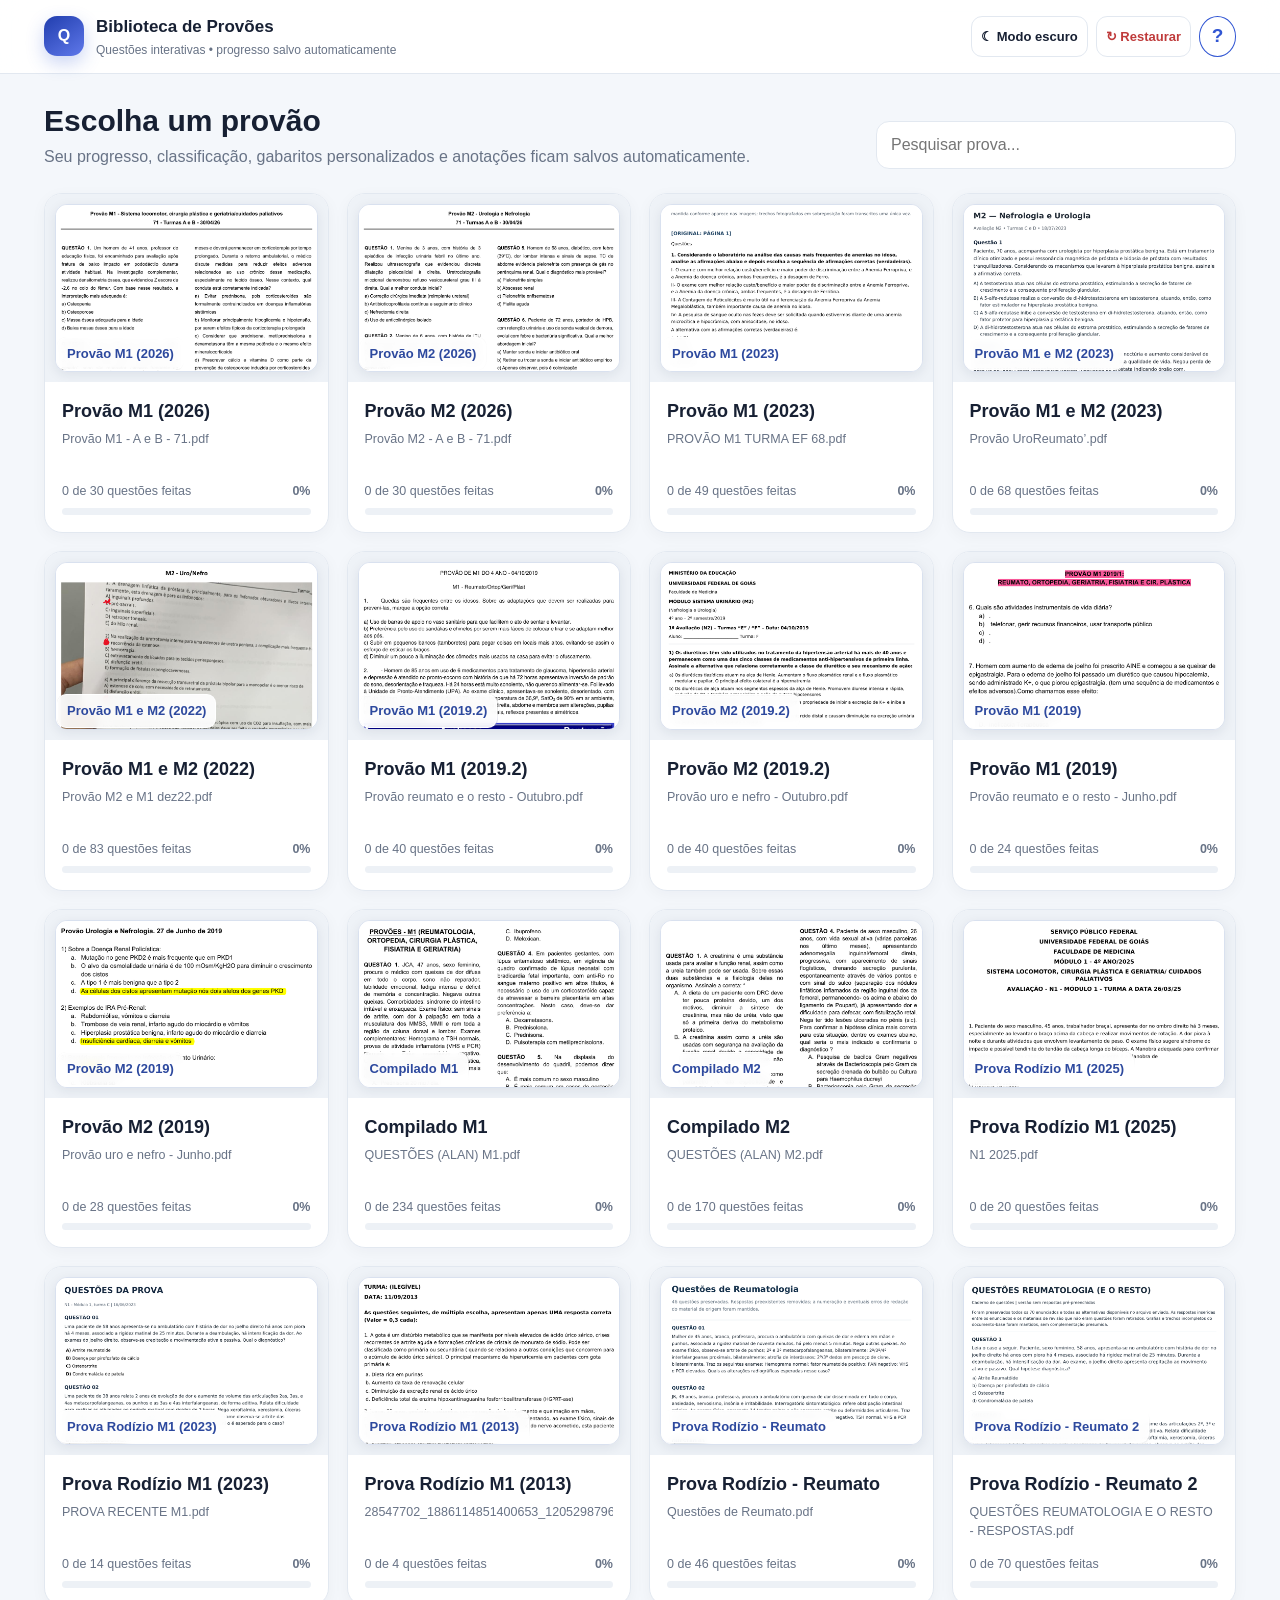
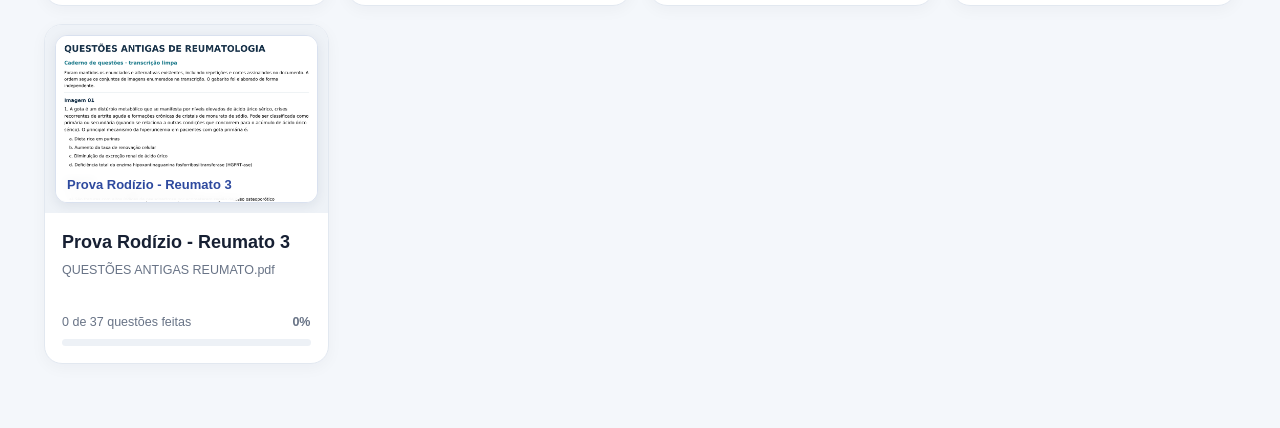
==== app.html @ ad71f8bd "Add files via upload" ====
<!doctype html>
<html lang="pt-BR">
<head>
  <meta charset="utf-8" />
  <meta name="viewport" content="width=device-width, initial-scale=1" />
  <title>Biblioteca de Provões</title>
  <style>:root{
  --bg:#f4f7fb; --surface:#fff; --surface2:#f8fafc; --text:#172033; --muted:#687386;
  --line:#e2e8f0; --accent:#3156d3; --accent2:#e9efff; --good:#17835a; --bad:#bf3b3b;
  --warn:#a66b00; --shadow:0 12px 32px rgba(29,44,81,.09); --radius:18px;
}
*{box-sizing:border-box} body{margin:0;background:var(--bg);color:var(--text);font-family:Inter,ui-sans-serif,-apple-system,BlinkMacSystemFont,"Segoe UI",Roboto,Arial,sans-serif;line-height:1.5}
button,input,select{font:inherit}.hidden{display:none!important}.muted{color:var(--muted)}
.topbar{position:sticky;top:0;z-index:20;background:rgba(255,255,255,.92);backdrop-filter:blur(12px);border-bottom:1px solid var(--line)}
.topbar-inner{max-width:1240px;margin:auto;padding:14px 24px;display:flex;gap:14px;align-items:center;justify-content:space-between}
.brand{display:flex;gap:12px;align-items:center}.brand-mark{width:40px;height:40px;border-radius:13px;background:linear-gradient(145deg,#213eae,#5f78ea);display:grid;place-items:center;color:#fff;font-weight:800;box-shadow:0 7px 18px rgba(49,86,211,.25)}
.tutorial-help-button{min-width:37px;font-size:19px!important;font-weight:800!important;color:var(--accent)!important;border-color:var(--accent)!important;padding:5px 10px!important;border-radius:50%!important}.tutorial-help-button:focus-visible{outline:3px solid var(--accent2);outline-offset:2px}.brand h1{font-size:17px;margin:0}.brand small{display:block;color:var(--muted);font-size:12px;margin-top:1px}.toolbar{display:flex;gap:8px;flex-wrap:wrap}
.btn{border:1px solid var(--line);background:#fff;color:var(--text);border-radius:11px;padding:9px 13px;cursor:pointer;font-weight:650}.btn:hover{border-color:#bbc7da;background:#fafcff}.btn.primary{background:var(--accent);color:#fff;border-color:var(--accent)}.btn.danger{color:var(--bad)}.btn.ghost{background:transparent}.btn.small{padding:6px 9px;font-size:13px}.btn:disabled{opacity:.45;cursor:not-allowed}
.container{max-width:1240px;margin:auto;padding:30px 24px 64px}.hero{display:flex;justify-content:space-between;gap:24px;align-items:end;margin-bottom:24px}.hero h2{font-size:30px;line-height:1.15;margin:0 0 7px}.hero p{margin:0;color:var(--muted)}
.searchbox{width:min(360px,100%);background:#fff;border:1px solid var(--line);border-radius:13px;padding:11px 14px;outline:none}.searchbox:focus{border-color:#91a7e7;box-shadow:0 0 0 3px rgba(49,86,211,.09)}
.library{display:grid;grid-template-columns:repeat(auto-fill,minmax(255px,1fr));gap:18px}.exam-card{background:var(--surface);border:1px solid var(--line);border-radius:var(--radius);overflow:hidden;box-shadow:0 4px 16px rgba(20,35,60,.04);cursor:pointer;transition:.18s transform,.18s box-shadow,.18s border-color}.exam-card:hover{transform:translateY(-3px);box-shadow:var(--shadow);border-color:#cdd7ea}
.cover{height:188px;padding:10px;display:flex;align-items:flex-end;background:linear-gradient(145deg,#edf2ff,#dbe4ff 54%,#eef6ff);position:relative;overflow:hidden}.cover:before{content:"";position:absolute;width:170px;height:170px;border-radius:50%;background:rgba(255,255,255,.46);right:-50px;top:-80px}.cover:after{content:"";position:absolute;width:90px;height:90px;border:16px solid rgba(49,86,211,.09);border-radius:30px;transform:rotate(24deg);right:28px;bottom:-53px}.cover.has-image{align-items:stretch;background:#eef2f7}.cover.has-image:before,.cover.has-image:after{display:none}.cover-image{width:100%;height:100%;object-fit:cover;object-position:center top;background:#fff;border-radius:12px;border:1px solid #d9e1ef;box-shadow:0 3px 12px rgba(20,35,60,.08)}.cover-tag{font-size:13px;background:rgba(255,255,255,.9);border:1px solid rgba(255,255,255,.95);padding:6px 9px;border-radius:9px;position:absolute;left:12px;bottom:12px;z-index:2;font-weight:750;color:#2d499e;max-width:calc(100% - 24px);backdrop-filter:blur(4px)}body.dark .cover.has-image{background:#1f2838}.card-body{padding:16px 17px 17px}.card-title{font-size:18px;font-weight:800;margin-bottom:5px}.file-name{font-size:12.5px;color:var(--muted);height:38px;overflow:hidden}.progress-row{display:flex;justify-content:space-between;font-size:12.5px;color:var(--muted);margin-top:14px}.progress{height:7px;background:#edf1f6;border-radius:99px;margin-top:7px;overflow:hidden}.progress>i{display:block;height:100%;background:var(--accent);border-radius:inherit}
.exam-shell{max-width:1350px;margin:auto;padding:22px 22px 70px}.exam-head{display:flex;align-items:center;gap:14px;margin-bottom:16px}.exam-head-main{flex:1}.exam-head h2{margin:0;font-size:24px}.exam-head p{margin:2px 0 0;color:var(--muted);font-size:13px}.exam-layout{display:grid;grid-template-columns:260px minmax(0,1fr);gap:18px}.side{background:var(--surface);border:1px solid var(--line);border-radius:16px;padding:14px;position:sticky;top:82px;height:calc(100vh - 106px);overflow:auto}.side h3{font-size:13px;text-transform:uppercase;letter-spacing:.06em;color:var(--muted);margin:4px 4px 10px}.filter-list{display:grid;gap:6px}.filter{border:0;background:transparent;text-align:left;padding:8px 9px;border-radius:9px;cursor:pointer;display:flex;justify-content:space-between;color:#3d4759}.filter:hover,.filter.active{background:var(--accent2);color:#2444aa}.qgrid{display:grid;grid-template-columns:repeat(5,minmax(0,1fr));gap:6px;margin-top:16px}.qdot{border:1px solid var(--line);background:#fff;border-radius:9px;aspect-ratio:1;cursor:pointer;font-size:11px;color:var(--muted);min-width:0;width:100%;padding:0 2px;overflow:hidden;text-overflow:ellipsis;white-space:nowrap}.qdot.active{border-color:var(--accent);box-shadow:0 0 0 2px rgba(49,86,211,.12)}.qdot.done{background:#f0f4ff;color:#2949b3}.qdot[data-status="correct"]{background:#e9f8f1;color:#14714e;border-color:#bfe7d5}.qdot[data-status="wrong"]{background:#fff0f0;color:#a93030;border-color:#efc7c7}.qdot[data-status="doubt"]{background:#fff8e5;color:#8a5a00;border-color:#f1dc9d}.qdot[data-status="guess"]{background:#f2eefc;color:#6845a8;border-color:#d8cdf1}
.question-card{background:var(--surface);border:1px solid var(--line);border-radius:18px;padding:24px;box-shadow:0 5px 18px rgba(20,35,60,.035)}.qmeta{display:flex;flex-wrap:wrap;gap:8px;align-items:center;margin-bottom:14px}.pill{font-size:12px;border:1px solid var(--line);background:#f8fafc;padding:5px 8px;border-radius:999px;color:var(--muted)}.pill.source{color:#3550a4;background:#f0f4ff;border-color:#dbe4ff}.qtitle{font-size:20px;font-weight:800;margin:0 0 12px}.prompt{font-size:16px;white-space:pre-wrap}.qimage{display:block;max-width:min(100%,720px);max-height:560px;object-fit:contain;margin:18px auto;border-radius:12px;border:1px solid var(--line);background:#fafafa}.options{display:grid;gap:10px;margin-top:20px}.option{width:100%;text-align:left;background:#fff;border:1.5px solid var(--line);border-radius:13px;padding:12px 14px;display:grid;grid-template-columns:32px 1fr;gap:10px;cursor:pointer;transition:.14s}.option:hover{border-color:#aebde2;background:#fbfcff}.option.selected{border-color:var(--accent);background:#f4f7ff}.option.correct{border-color:#5dbd92;background:#effaf5}.option.wrong{border-color:#e48585;background:#fff3f3}.letter{width:27px;height:27px;border-radius:9px;background:#eef2f7;display:grid;place-items:center;font-weight:800;font-size:12px}.selected .letter{background:var(--accent);color:#fff}.answer-actions{display:flex;justify-content:space-between;gap:10px;align-items:center;margin-top:20px;border-top:1px solid var(--line);padding-top:18px}.nav-actions{display:flex;gap:8px}
.result{margin-top:18px;padding:14px 15px;border-radius:13px;background:#f8fafc;border:1px solid var(--line)}.result.good{background:#edf9f4;border-color:#c9eadc}.result.bad{background:#fff3f3;border-color:#f0d0d0}.result-title{font-weight:800}.answer-ref{font-size:12.5px;color:var(--muted);margin-top:5px}.answer-ref strong{color:#465269}.status-wrap{margin-top:17px}.status-wrap h4{margin:0 0 8px;font-size:13px;color:var(--muted)}.status-buttons{display:flex;flex-wrap:wrap;gap:7px}.status-btn{border:1px solid var(--line);background:#fff;border-radius:999px;padding:7px 10px;cursor:pointer;font-size:13px}.status-btn.active{border-color:#728de2;background:#edf2ff;color:#2444aa;font-weight:750}.post-actions{display:flex;flex-wrap:wrap;gap:8px;margin-top:16px}
.notes{margin-top:14px;border-top:1px dashed #ced6e2;padding-top:14px}.notes-toolbar{display:flex;gap:5px;flex-wrap:wrap;background:#f7f9fc;border:1px solid var(--line);padding:7px;border-radius:10px 10px 0 0}.notes-toolbar button,.notes-toolbar select{border:1px solid #dbe2ed;background:#fff;border-radius:7px;min-height:31px;padding:4px 8px;cursor:pointer}.color-btn{width:29px;padding:0!important}.editor{min-height:135px;border:1px solid var(--line);border-top:0;background:#fff;padding:12px;border-radius:0 0 10px 10px;outline:none}.editor img{max-width:100%;height:auto;border-radius:8px;margin:8px 0}.save-state{font-size:12px;color:var(--muted);margin-top:6px}
.empty{padding:46px;text-align:center;background:#fff;border:1px dashed #cfd7e5;border-radius:16px;color:var(--muted)}
.modal-bg{position:fixed;inset:0;background:rgba(18,28,48,.46);z-index:50;display:grid;place-items:center;padding:20px}.modal{background:#fff;border-radius:18px;max-width:520px;width:100%;padding:22px;box-shadow:0 28px 70px rgba(0,0,0,.2)}.modal h3{margin:0 0 8px}.modal p{color:var(--muted)}.modal-actions{display:flex;justify-content:flex-end;gap:8px;margin-top:20px}.key-options{display:flex;gap:7px;flex-wrap:wrap;margin:14px 0}.keypick{border:1px solid var(--line);background:#fff;border-radius:10px;padding:9px 12px;cursor:pointer}.keypick.active{background:var(--accent);color:#fff;border-color:var(--accent)}
.toast{position:fixed;right:20px;bottom:20px;background:#1f2937;color:#fff;padding:11px 14px;border-radius:11px;z-index:90;box-shadow:var(--shadow);font-size:13px;animation:fadein .2s}@keyframes fadein{from{opacity:0;transform:translateY(8px)}}

:root[data-theme="dark"]{
  --bg:#0f1420; --surface:#171d2a; --surface2:#1d2533; --text:#eef2f8; --muted:#aab5c6;
  --line:#2b3648; --accent:#7896ff; --accent2:#22305a; --good:#58c99a; --bad:#ff8585;
  --warn:#e8bb59; --shadow:0 14px 38px rgba(0,0,0,.34);
}
:root[data-theme="dark"] body{color-scheme:dark}
:root[data-theme="dark"] .topbar{background:rgba(23,29,42,.93)}
:root[data-theme="dark"] .btn,
:root[data-theme="dark"] .searchbox,
:root[data-theme="dark"] .qdot,
:root[data-theme="dark"] .option,
:root[data-theme="dark"] .status-btn,
:root[data-theme="dark"] .keypick,
:root[data-theme="dark"] .notes-toolbar button,
:root[data-theme="dark"] .notes-toolbar select{background:var(--surface);color:var(--text);border-color:var(--line)}
:root[data-theme="dark"] .btn:hover{background:#202938;border-color:#40506a}
:root[data-theme="dark"] .btn.primary{background:var(--accent);color:#0d1424;border-color:var(--accent)}
:root[data-theme="dark"] .cover{background:linear-gradient(145deg,#1c2740,#24345d 54%,#1b2a42)}
:root[data-theme="dark"] .cover:before{background:rgba(255,255,255,.05)}
:root[data-theme="dark"] .cover:after{border-color:rgba(120,150,255,.15)}
:root[data-theme="dark"] .cover-tag{background:rgba(22,29,42,.82);border-color:#34435b;color:#cbd7ff}
:root[data-theme="dark"] .progress{background:#273244}
:root[data-theme="dark"] .filter{color:#cbd3df}
:root[data-theme="dark"] .filter:hover,
:root[data-theme="dark"] .filter.active{background:var(--accent2);color:#d9e1ff}
:root[data-theme="dark"] .qdot.done{background:#243157;color:#cbd8ff}
:root[data-theme="dark"] .qdot[data-status="correct"]{background:#16372c;color:#83dfba;border-color:#285c49}
:root[data-theme="dark"] .qdot[data-status="wrong"]{background:#442326;color:#ffaaa9;border-color:#6c3439}
:root[data-theme="dark"] .qdot[data-status="doubt"]{background:#43351c;color:#f1c86e;border-color:#665127}
:root[data-theme="dark"] .qdot[data-status="guess"]{background:#33294a;color:#cdb8f6;border-color:#554378}
:root[data-theme="dark"] .pill{background:#1d2533}
:root[data-theme="dark"] .pill.source{color:#cbd8ff;background:#22305a;border-color:#314477}
:root[data-theme="dark"] .qimage{background:#111722}
:root[data-theme="dark"] .option:hover{background:#1e2736;border-color:#536481}
:root[data-theme="dark"] .option.selected{background:#22305a;border-color:var(--accent)}
:root[data-theme="dark"] .letter{background:#273244}
:root[data-theme="dark"] .option.correct{background:#17382e;border-color:#3e8f70}
:root[data-theme="dark"] .option.wrong{background:#452426;border-color:#9c4d52}
:root[data-theme="dark"] .result{background:#1d2533}
:root[data-theme="dark"] .result.good{background:#17382e;border-color:#2d674f}
:root[data-theme="dark"] .result.bad{background:#452426;border-color:#74383d}
:root[data-theme="dark"] .answer-ref strong{color:#d1d8e4}
:root[data-theme="dark"] .status-btn.active{border-color:#7896ff;background:#22305a;color:#d9e1ff}
:root[data-theme="dark"] .notes-toolbar{background:#121925;border-color:var(--line)}
:root[data-theme="dark"] .editor{background:#111722;color:var(--text);border-color:var(--line)}
:root[data-theme="dark"] .empty{background:var(--surface);border-color:#344156}
:root[data-theme="dark"] .modal{background:var(--surface);color:var(--text)}
:root[data-theme="dark"] .modal p{color:var(--muted)}
:root[data-theme="dark"] .toast{background:#e8eef8;color:#121826}

@media(max-width:850px){.exam-layout{grid-template-columns:1fr}.side{position:static;height:auto}.qgrid{grid-template-columns:repeat(10,1fr)}.hero{align-items:stretch;flex-direction:column}.exam-head{align-items:flex-start;flex-wrap:wrap}.topbar-inner{padding:11px 14px}.container,.exam-shell{padding-left:14px;padding-right:14px}.question-card{padding:18px}.toolbar .label-hide{display:none}}
@media(max-width:520px){.library{grid-template-columns:1fr}.qgrid{grid-template-columns:repeat(8,minmax(0,1fr))}.answer-actions{align-items:stretch;flex-direction:column}.nav-actions{display:grid;grid-template-columns:1fr 1fr}.brand small{display:none}.hero h2{font-size:25px}}

/* Comentários explicativos por alternativa (independentes dos comentários públicos OituTigas). */
.option-block{display:grid;gap:0;min-width:0}
.option-block>.option{width:100%}
.alternative-comment{background:var(--surface2);border:1px solid var(--line);border-top:0;border-radius:0 0 12px 12px;padding:12px 16px;font-size:16px;line-height:1.65;white-space:normal;overflow-wrap:anywhere}
.option-block:has(.alternative-comment)>.option{border-radius:12px 12px 0 0}
.alternative-comment p,.structured-correction p{margin:8px 0 0;white-space:pre-wrap}
.alternative-verdict{display:inline-block;font-size:13px;font-weight:800;border-radius:7px;padding:3px 8px;color:var(--bad);background:rgba(190,54,63,.09)}
.alternative-comment.is-correct .alternative-verdict{color:var(--good);background:rgba(23,131,90,.10)}
.alternative-comment.is-neutral .alternative-verdict{color:var(--muted);background:var(--surface)}
:root.question-explanations-hidden .alternative-comment,:root.question-explanations-hidden .structured-correction,:root.question-explanations-hidden .question-review-note{display:none!important}
.structured-item{border:1px solid var(--line);background:var(--surface);border-radius:12px;padding:13px 15px;display:grid;gap:10px}
.structured-item-title{font-size:15px;line-height:1.6}
.vf-buttons{display:flex;gap:8px;flex-wrap:wrap}
.vf-button{border:1px solid var(--line);border-radius:8px;background:var(--surface2);color:var(--text);padding:7px 12px;cursor:pointer}
.vf-button.selected{border-color:var(--accent);background:var(--accent2);font-weight:750}
.vf-button.correct:disabled{border-color:var(--good);color:var(--good);opacity:1}
.structured-solution{color:var(--muted);font-size:13px}
.structured-item .alternative-comment{border-top:1px solid var(--line);border-radius:9px}
.matching-intro{color:var(--muted);font-size:14px}
.matching-choice,.free-answer{display:block;width:100%;min-height:42px;border:1px solid var(--line);border-radius:9px;background:var(--surface);color:var(--text);font:inherit;padding:9px 11px}
.free-answer{min-height:150px;resize:vertical}
.free-answer-label{font-weight:750;font-size:14px}
.structured-correction{border:1px solid var(--line);border-radius:12px;background:var(--surface2);padding:13px 15px;font-size:15px;line-height:1.65}
:root[data-theme="dark"] .alternative-comment{background:var(--surface2)}
@media(max-width:560px){.alternative-comment{font-size:14px;padding:10px 12px}}
.question-review-note{margin:16px 0;padding:13px 16px;background:var(--surface2);border-left:3px solid #d19b3c;border-radius:8px;line-height:1.6;font-size:14px}.question-review-note strong{display:block;margin-bottom:5px}.question-review-note .source-refs{display:block;font-size:11px;opacity:.72;margin-top:6px}</style>
  <link rel="stylesheet" href="comments.css?v=20261020-oitu-v3" />
  <link rel="stylesheet" href="motion.css?v=20261021-v1" />
</head>
<body>
  <div id="app"><div style="padding:40px;font-family:Arial,sans-serif">Carregando biblioteca de questões…</div></div>
  <input id="importExamInput" type="file" accept="application/json,.json" hidden />
  <input id="importBackupInput" type="file" accept="application/json,.json" hidden />
  <input id="noteImageInput" type="file" accept="image/*" hidden />
  <script>window.EXAM_LIBRARY = [{"id":"provao-m1-2026","title":"Provão M1 (2026)","original":"Provão M1 - A e B - 71","key_source":"Gabarito comentado do PDF","questionCount":30,"questions":[{"number":1,"prompt":"Um homem de 41 anos, professor de educação física, foi encaminhado para avaliação após fratura de baixo impacto em pododáctilo durante atividade habitual. Na investigação complementar, realizou densitometria óssea, que evidenciou Z escore de -2,6 no colo do fêmur. Com base nesse resultado, a interpretação mais adequada é:","type":"multiple_choice","options":[{"letter":"A","text":"Osteopenia","explanation":"Incorreta. “Osteopenia” é classificação baseada no T-escore, não no Z-escore indicado para esse grupo etário."},{"letter":"B","text":"Osteoporose","explanation":"Incorreta como interpretação densitométrica isolada. Em homem de 41 anos, Z-escore −2,6 não estabelece, por si só, diagnóstico de osteoporose."},{"letter":"C","text":"Massa óssea adequada para a idade","explanation":"Incorreta. O Z-escore está abaixo da faixa esperada para a idade, pois é inferior ou igual a −2,0."},{"letter":"D","text":"Baixa massa óssea para a idade","explanation":"Correta. O Z-escore −2,6 representa baixa massa/densidade óssea para a idade segundo a ISCD. Observação crítica: Ressalva: a fratura em pododáctilo, isoladamente, não é uma das fraturas clássicas de fragilidade utilizadas para definir osteoporose; é pertinente investigar causas secundárias de baixa massa óssea."}],"page":1,"numberLabel":"1","answer":"D","answerSource":"Gabarito comentado do PDF","id":"provao-m1-2026:q1:1"},{"number":2,"prompt":"Uma mulher de 49 anos, auxiliar administrativa, procura atendimento por dor difusa há cerca de cinco meses. Refere sensação de \"corpo pesado\", sono não reparador, cansaço frequente ao longo do dia, dificuldade de concentração e piora dos sintomas em períodos de maior estresse. Nega edema articular, rigidez matinal prolongada ou febre. Ao exame físico, não há sinovite, deformidades ou limitação articular objetiva, mas observa-se dor difusa à palpação de grupos musculares em diferentes regiões do corpo. Os exames laboratoriais mostram hemograma, TSH, VHS e PCR sem alterações. Considerando a principal hipótese diagnóstica, a conduta mais adequada é:","type":"multiple_choice","options":[{"letter":"A","text":"Gabapentina, repouso relativo e redução das atividades físicas até melhora completa","explanation":"Incorreta. Repouso e diminuição persistente da atividade física tendem a piorar o condicionamento; gabapentina não substitui a estratégia não farmacológica."},{"letter":"B","text":"Pregabalina, repouso relativo e encaminhamento exclusivo para psicoterapia","explanation":"Incorreta. Pregabalina pode ser considerada em casos selecionados, mas repouso e psicoterapia exclusiva não constituem tratamento integral."},{"letter":"C","text":"Gabapentina, infiltrações analgésicas seriadas e suspensão temporária do trabalho","explanation":"Incorreta. Infiltrações seriadas e afastamento rotineiro do trabalho não são o tratamento central da fibromialgia."},{"letter":"D","text":"Pregabalina, exercícios físicos aeróbios, fortalecimento muscular e psicoterapia","explanation":"Correta entre as opções. Exercícios aeróbicos, fortalecimento progressivo e terapia psicológica/cognitivo-comportamental são medidas úteis; pregabalina pode ser adjuvante individualizado. Observação crítica: Nota: recomendações EULAR priorizam exercício e outras intervenções não farmacológicas; pregabalina não é obrigatória nem primeira escolha universal."}],"page":1,"numberLabel":"2","answer":"D","answerSource":"Gabarito comentado do PDF","id":"provao-m1-2026:q2:2"},{"number":3,"prompt":"Uma mulher de 62 anos com polimialgia reumática iniciou tratamento com prednisona há três meses e deverá permanecer em corticoterapia por tempo prolongado. Durante o retorno ambulatorial, o médico discute medidas para reduzir efeitos adversos relacionados ao uso crônico dessa medicação, especialmente no tecido ósseo. Nesse contexto, qual conduta está corretamente indicada?","type":"multiple_choice","options":[{"letter":"A","text":"Evitar prednisona, pois corticosteroides são formalmente contraindicados em doenças inflamatórias sistêmicas","explanation":"Incorreta. Prednisona é tratamento habitual da polimialgia reumática; não há contraindicação absoluta para doenças inflamatórias sistêmicas."},{"letter":"B","text":"Monitorar principalmente hipoglicemia e hipotensão, por serem efeitos típicos da corticoterapia prolongada","explanation":"Incorreta. Corticoterapia prolongada associa-se com maior frequência a hiperglicemia, hipertensão, infecções e osteoporose, entre outros efeitos."},{"letter":"C","text":"Considerar que prednisona, metilprednisolona e dexametasona têm a mesma potência e o mesmo efeito mineralocorticoide","explanation":"Incorreta. Esses glicocorticoides diferem na potência anti-inflamatória, na duração de ação e na atividade mineralocorticoide."},{"letter":"D","text":"Prescrever cálcio e vitamina D como parte da prevenção da osteoporose induzida por corticosteroides","explanation":"Correta. Otimizar ingestão de cálcio e vitamina D integra a prevenção da osteoporose induzida por glicocorticoides. Observação crítica: Ressalva: cálcio e vitamina D isoladamente podem ser insuficientes; é necessário avaliar risco de fratura e possível indicação de terapia farmacológica específica."}],"page":1,"numberLabel":"3","answer":"D","answerSource":"Gabarito comentado do PDF","id":"provao-m1-2026:q3:3"},{"number":4,"prompt":"Uma estudante de 22 anos relata dor epigástrica em queimação, pior após jejum prolongado, associada a azia nas últimas semanas. Durante a consulta, informa uso frequente de anti-inflamatório não esteroidal por conta própria para tratar dor lombar após longos períodos sentada estudando. Nega uso de corticoide, anticoagulante ou etilismo. A queixa digestiva pode ser explicada pela redução de prostaglandinas protetoras da mucosa gástrica, decorrente da inibição da:","type":"multiple_choice","options":[{"letter":"A","text":"Dihidrofolato redutase","explanation":"Incorreta. Dihidrofolato redutase participa do metabolismo dos folatos; é alvo de medicamentos como metotrexato, não do mecanismo típico dos AINEs. Apêndice de estudo | Não oficial"},{"letter":"B","text":"Fosfodiesterase","explanation":"Incorreta. Fosfodiesterases degradam nucleotídeos cíclicos e não explicam a perda de prostaglandinas gástricas pelos AINEs."},{"letter":"C","text":"Ciclooxigenase 2","explanation":"Incorreta como melhor resposta. COX-2 participa da resposta inflamatória e também de processos de reparação, mas a proteção basal gástrica depende principalmente de COX-1."},{"letter":"D","text":"Ciclooxigenase 1","explanation":"Correta. A inibição da COX-1 reduz prostaglandinas relacionadas à produção de muco e bicarbonato, fluxo sanguíneo da mucosa e citoproteção. Observação crítica: Na prática, AINEs não seletivos inibem ambas as isoformas; COX-1 é a melhor resposta ao mecanismo protetor basal citado."}],"page":1,"numberLabel":"4","answer":"D","answerSource":"Gabarito comentado do PDF","id":"provao-m1-2026:q4:4"},{"number":5,"prompt":"\"As lesões do manguito rotador representam uma causa frequente de dor no ombro e podem variar desde uma tendinite aguda até rotura dos tendões que o compõem.\" Sobre a fisiopatologia da síndrome do manguito rotador, analise as assertivas abaixo: I - A \"zona crítica\" corresponde à área hipovascular que ocupa o tendão subescapular e apresenta maior predisposição à hipóxia e aos processos degenerativos locais. II - O impacto subacromial constitui o principal fator extrínseco para a tendinopatia e ocorre contra a superfície anteroinferior do acrômio durante e elevação anterior do membro superior. III - De acordo com sua curvatura anterior, o acrômio pode ser classificado como plano, curvo e ganchoso, sendo as rupturas de manguito associadas principalmente às formas curvas e ganchosas. Está correto o que se afirma em:","type":"multiple_choice","options":[{"letter":"A","text":"I e II, apenas.","explanation":"Incorreta. A assertiva I atribui ao subescapular a “zona crítica”, classicamente relacionada ao tendão supraespinhal."},{"letter":"B","text":"II e III, apenas.","explanation":"Correta. II descreve o mecanismo extrínseco clássico de impacto e III a classificação de Bigliani (plano, curvo, ganchoso), com maior associação de lesões aos formatos curvo/ganchoso."},{"letter":"C","text":"II, apenas.","explanation":"Incorreta. II está correta, mas III também integra a descrição anatômica clássica."},{"letter":"D","text":"III, apenas.","explanation":"Incorreta. III está correta, mas omite a assertiva II. Observação crítica: A associação do formato acromial com ruptura não estabelece causalidade obrigatória em cada paciente; outros mecanismos intrínsecos e extrínsecos também contribuem."}],"page":1,"numberLabel":"5","answer":"B","answerSource":"Gabarito comentado do PDF","id":"provao-m1-2026:q5:5"},{"number":6,"prompt":"Mulher, 20 anos de idade, apresenta poliartralgia inflamatória; fator antinuclear (IFI-HEp-2) padrão nuclear homogêneo, 1:320; anti-DNAds reagente, 1:40; sedimento urinário com cilindros hemáticos ++, proteinuria de 24h de 750 mg (VR: < 300 mg). Qual a melhor hipótese diagnóstica?","type":"multiple_choice","options":[{"letter":"A","text":"Doença de Sjögren","explanation":"Incorreta. Sjögren causa principalmente síndrome seca e pode ter manifestações extraglandulares, mas não explica tão bem anti-DNA dupla hélice e cilindros hemáticos."},{"letter":"B","text":"Crioglobulinemia mista","explanation":"Incorreta. Crioglobulinemia pode afetar rins e articulações, mas o conjunto FAN homogêneo/anti-dsDNA positivo aponta com mais força para LES."},{"letter":"C","text":"Lúpus eritematoso sistêmico","explanation":"Correta. Autoanticorpos e alterações urinárias (proteinúria de 750 mg/24 h e cilindros hemáticos) sugerem LES com possível nefrite lúpica."},{"letter":"D","text":"Artrite reumatoide","explanation":"Incorreta. Artrite reumatoide não costuma provocar esse perfil imunológico e sedimento urinário nefrítico. Observação crítica: A confirmação e classificação da nefrite exigem avaliação especializada; anticorpos isolados não substituem investigação renal e, quando indicada, biópsia."}],"page":2,"numberLabel":"6","answer":"C","answerSource":"Gabarito comentado do PDF","id":"provao-m1-2026:q6:6"},{"number":7,"prompt":"Uma paciente de 45 anos apresenta quadro de poliartrite simétrica envolvendo metacarpofalangeanas (MCFs), interfalangeanas proximais (IFPs) e punhos, com rigidez matinal de 45 minutos, iniciada há 3 meses. Ao exame físico, observa- se sinovite em mãos e leve hiperpigmentação em membros inferiores, sem outras lesões cutâneas. Os exames laboratoriais mostram: Fator Reumatoide (FR): Reagente (Título alto: 120 UI/mL); Anti-CCP (Anticorpo antipeptídeo citrulinado cíclico): Não reagente; VHS: 42 mm/h (VR: até 20 mm/h); AST (TGO): 58 U/L (VR: até 35 U/L) | ALT (TGP): 62 U/L (VR: até 35 U/L); Complemento (C3 e C4): C4 reduzido; C3 normal. Diante do quadro clínico e laboratorial, qual é a principal hipótese diagnóstica e qual exame para a confirmação?","type":"multiple_choice","options":[{"letter":"A","text":"Artrite Reumatoide soropositiva; Radiografia de mãos e pés.","explanation":"Incorreta como primeira hipótese. FR elevado também ocorre na infecção pelo HCV; a combinação anti-CCP negativo, transaminases elevadas e C4 baixo aponta para outra etiologia."},{"letter":"B","text":"Artrite Reumatoide soronegativa; Pesquisa de HLA- DRB1.","explanation":"Incorreta. FR reagente não corresponde a artrite reumatoide “soronegativa”; HLA-DRB1 não é exame confirmatório de rotina de AR."},{"letter":"C","text":"Artrite associada ao Vírus da Hepatite C (HCV); Pesquisa de Anti-HCV.","explanation":"Correta. HCV pode causar poliartrite semelhante à AR e crioglobulinemia associada a FR positivo e hipocomplementemia C4; anti-HCV é triagem apropriada."},{"letter":"D","text":"Lúpus Eritematoso Sistêmico; Pesquisa de Anticorpo Anti-DNA nativo.","explanation":"Incorreta como hipótese principal. Anti-dsDNA pode auxiliar em LES, mas a constelação clínica e hepática apresentada é mais sugestiva de HCV. Observação crítica: Anti-HCV positivo deve ser seguido de investigação com HCV-RNA para demonstrar infecção ativa; os achados não excluem coexistência com artrite reumatoide."}],"page":2,"numberLabel":"7","answer":"C","answerSource":"Gabarito comentado do PDF","id":"provao-m1-2026:q7:7"},{"number":8,"prompt":"Um paciente masculino de 35 anos apresenta-se com dor súbita, calor e edema importante em joelho direito e tornozelo esquerdo há 1 semana. Relata etilismo, tabagismo e relação sexual desprotegida. Ao exame apresenta artrite do joelho direito, dactilite no 3º pododáctilo. O médico solicita análise do líquido sinovial. Qual o achado do líquido sinovial é compatível com a principal hipótese diagnóstica.","type":"multiple_choice","options":[{"letter":"A","text":"Líquido sinovial com predominância de polimorfonucleares e ausência de cristais ou microrganismos.","explanation":"Correta como padrão compatível. A artrite reativa pode apresentar líquido inflamatório neutrofílico, sem cristais e sem crescimento de microrganismos em cultura habitual."},{"letter":"B","text":"Líquido sinovial de com presença de cristais de urato monossódico com birrefringência negativa sob luz polarizada.","explanation":"Incorreta para a hipótese proposta. Cristais de urato monossódico, com birrefringência negativa, favorecem artrite gotosa."},{"letter":"C","text":"Líquido sinovial de com presença de cristais romboides com birrefringência positiva sob luz polarizada.","explanation":"Incorreta. Cristais romboides de pirofosfato de cálcio, com birrefringência positiva fraca, sugerem artrite por depósito de CPPD."},{"letter":"D","text":"Líquido sinovial com presença de bactérias cocos gram positivos.","explanation":"Incorreta. Identificação de cocos Gram-positivos no líquido apontaria para artrite bacteriana séptica, não reativa. Observação crítica: Importante: história sexual de risco e artrite aguda obrigam excluir artrite séptica, inclusive gonocócica; cultura negativa isolada não a descarta. A infecção antecedente não foi documentada no enunciado."}],"page":2,"numberLabel":"8","answer":"A","answerSource":"Gabarito comentado do PDF","id":"provao-m1-2026:q8:8"},{"number":9,"prompt":"Paciente feminina, 45 anos, com queixa de xerostomia, xeroftalmia e fadiga crônica. Ao exame, apresenta aumento discreto de parótidas. Exames laboratoriais: [FOTO CORTADA]","type":"multiple_choice","options":[{"letter":"A","text":"Lúpus eritematoso sistêmico","explanation":"Menos provável. LES pode associar-se a sintomas secos secundários, mas não é o padrão sindrômico dominante apresentado."},{"letter":"B","text":"Doença de Sjögren","explanation":"Mais provável entre as opções. Xerostomia, xeroftalmia e aumento parotídeo são sugestivos da doença de Sjögren."},{"letter":"C","text":"Artrite reumatoide","explanation":"Menos provável. Artrite reumatoide pode coexistir com Sjögren, mas não foi descrito quadro articular inflamatório."},{"letter":"D","text":"Vasculite sistêmica","explanation":"Menos provável. Vasculites podem ter manifestações sistêmicas e glandulares, porém não são a primeira explicação para o conjunto descrito. Observação crítica: QUESTÃO INCOMPLETA NO ORIGINAL: os exames laboratoriais aparecem apenas como “[FOTO CORTADA]”. A letra B é hipótese clínica, não diagnóstico definitivamente confirmado. Investigar anti-SSA/Ro, testes de produção lacrimal/salivar e, conforme o caso, biópsia glandular."}],"page":2,"numberLabel":"9","answer":"B","answerSource":"Gabarito comentado do PDF","id":"provao-m1-2026:q9:9"},{"number":10,"prompt":"Paciente feminina, 72 anos, com queixa de fadiga progressiva, dispneia aos esforços leves, tonturas e palidez cutâneo-mucosa. Refere inapetência e história de perda ponderal recente. Nega sangramentos evidentes. Exames laboratoriais: Eritrograma Hemácias: 3,2 milhões/mm³ (VR 4,0–5,2); Hemoglobina (Hb): 9,0 g/dL (VR 12–16); Hematócrito (Ht): 28% (VR 36–46); VCM: 68 fL (VR 80–100); HCM: 22 pg (VR 27–33); CHCM: 30 g/dL (VR 32–36); RDW: 19% (VR <14,5). Série branca Leucócitos: 6.800/mm³ (VR 4.000–10.000); Diferencial: sem alterações significativas. Série Plaquetária Plaquetas: 420.000/mm³ (VR 150.000– 400.000). Ferritina: 10 ng/mL (VR 30–300). Qual a melhor interpretação clínico-laboratorial?","type":"multiple_choice","options":[{"letter":"A","text":"Anemia ferropriva","explanation":"Correta. Hb 9 g/dL, VCM 68 fL, hipocromia, RDW elevado e ferritina 10 ng/mL caracterizam fortemente anemia por deficiência de ferro."},{"letter":"B","text":"Anemia da doença crônica","explanation":"Incorreta como melhor interpretação. Anemia inflamatória pode ser normocítica ou microcítica, mas costuma apresentar ferritina normal/elevada, salvo deficiência associada."},{"letter":"C","text":"Anemia hemolítica","explanation":"Incorreta. Anemia hemolítica costuma cursar com reticulocitose e marcadores de hemólise; ferritina baixa e microcitose não são o padrão típico."},{"letter":"D","text":"Anemia megaloblástica","explanation":"Incorreta. Anemia megaloblástica costuma ser macrocítica (VCM elevado), associada a deficiência de B12 ou folato. Observação crítica: Em paciente idosa com perda ponderal e anemia ferropriva, é importante pesquisar perda sanguínea oculta, sobretudo gastrointestinal, e outras causas de deficiência de ferro."}],"page":3,"numberLabel":"10","answer":"A","answerSource":"Gabarito comentado do PDF","id":"provao-m1-2026:q10:10"},{"number":11,"prompt":"Um paciente de anos, foi diagnosticado com artrite reumatoide moderada e iniciou o uso de leflunomida como parte de seu tratamento. Com base nesse cenário, qual é o principal mecanismo de ação da leflunomida e como ele contribui para o controle da doença?","type":"multiple_choice","options":[{"letter":"A","text":"Inibição da síntese de pirimidinas, bloqueando a proliferação e inibição de linfócitos T e B, o que reduz a resposta inflamatória nas articulações.","explanation":"Correta quanto ao mecanismo central. Seu metabólito ativo inibe a diidro-orotato desidrogenase, reduzindo a síntese de novo de pirimidinas e a proliferação de linfócitos ativados."},{"letter":"B","text":"Estímulo da produção de prostaglandinas, aumentando a inflamação local nas articulações.","explanation":"Incorreta. Não estimula síntese de prostaglandinas nem busca aumentar inflamação."},{"letter":"C","text":"Inibição da síntese de purinas, reduzindo a produção de DNA nas células imunológicas, o que inibe a ativação dos linfócitos.","explanation":"Incorreta. O alvo principal é a síntese de pirimidinas, e não de purinas."},{"letter":"D","text":"Bloqueio dos receptores de TNF-alfa, aliviando a inflamação nas articulações e melhorando os sintomas da artrite.","explanation":"Incorreta. Bloqueio de TNF-alfa por anticorpos ou receptores solúveis é mecanismo de agentes biológicos específicos, não da leflunomida. Observação crítica: A redação da alternativa A contém expressão imprecisa (“proliferação e inibição”), mas a identificação da via bioquímica é inequívoca."}],"page":3,"numberLabel":"11","answer":"A","answerSource":"Gabarito comentado do PDF","id":"provao-m1-2026:q11:11"},{"number":12,"prompt":"Um paciente de 60 anos, com histórico de crises recorrentes de gota, foi aconselhado a iniciar o uso de alopurinol para o controle crônico dos níveis de ácido úrico. No entanto, ele está atualmente em uma crise aguda de gota e questiona se pode iniciar o alopurinol imediatamente. Com base nesse cenário, qual é a principal razão pela qual o alopurinol não deve ser utilizado durante uma crise aguda de gota?","type":"multiple_choice","options":[{"letter":"A","text":"O alopurinol pode causar reações alérgicas graves e hipersensibilidade durante a fase aguda da gota.","explanation":"Incorreta. Hipersensibilidade grave é risco potencial do alopurinol, mas não constitui razão específica para proibi-lo durante crise."},{"letter":"B","text":"O alopurinol reduz a uricemia rapidamente, o que pode desestabilizar os cristais já depositados, desencadeando uma resposta inflamatória mais intensa.","explanation":"Mecanismo historicamente invocado: mudanças da uricemia na introdução de tratamento hipouricemiante podem precipitar crises se não houver profilaxia. Porém NÃO justifica a afirmação de que não se pode iniciá-lo durante crise."},{"letter":"C","text":"O alopurinol age como um anti-inflamatório e pode prejudicar a eficácia de outros medicamentos utilizados durante a crise.","explanation":"Incorreta. Alopurinol é inibidor da xantina oxidase e redutor de urato; não é anti-inflamatório para controlar crise."},{"letter":"D","text":"O alopurinol inibe a eliminação renal de ácido úrico, exacerbando o quadro de gota aguda.","explanation":"Incorreta. Alopurinol diminui a formação de ácido úrico; não atua bloqueando sua eliminação renal. Observação crítica: QUESTÃO TECNICAMENTE PROBLEMÁTICA: a diretriz ACR de 2020 recomenda condicionalmente iniciar terapia redutora de urato durante a crise quando indicada, usando baixa dose e profilaxia anti-inflamatória. Logo, nenhuma alternativa valida a proibição categórica do enunciado; B é somente a resposta provavelmente esperada em ensino tradicional. É defensável pedir anulação ou revisão."}],"page":3,"numberLabel":"12","answer":"B","answerSource":"Gabarito comentado do PDF","id":"provao-m1-2026:q12:12"},{"number":13,"prompt":"A perda da capacidade de realizar extensão ativa do joelho indica:","type":"multiple_choice","options":[{"letter":"A","text":"Lesão isolada de ligamento","explanation":"Incorreta. Lesão ligamentar isolada geralmente causa instabilidade, não perda completa da cadeia extensora ativa."},{"letter":"B","text":"Lesão do ligamento cruzado posterior","explanation":"Incorreta. Lesão do ligamento cruzado posterior provoca instabilidade posterior, sem tipicamente impedir extensão ativa."},{"letter":"C","text":"Ruptura do mecanismo extensor","explanation":"Correta. Ruptura do tendão patelar, do quadríceps ou lesão relevante da patela pode interromper o mecanismo extensor, prejudicando elevação da perna estendida."},{"letter":"D","text":"Lesão meniscal","explanation":"Incorreta. Lesão meniscal pode causar bloqueio mecânico ou dor, mas não é a causa clássica da incapacidade de extensão ativa por falha do mecanismo extensor. Observação crítica: Um bloqueio mecânico pode limitar extensão em lesões meniscais, mas é entidade distinta da falha na extensão ativa contra a gravidade."}],"page":3,"numberLabel":"13","answer":"C","answerSource":"Gabarito comentado do PDF","id":"provao-m1-2026:q13:13"},{"number":14,"prompt":"Sobre as fraturas de Bennett e Rolando da base do primeiro metacarpo, assinale a alternativa correta:","type":"multiple_choice","options":[{"letter":"A","text":"A fratura de Bennett é extra-articular e tratada conservadoramente com imobilização simples.","explanation":"Incorreta. Bennett é fratura-luxação INTRA-articular da base do primeiro metacarpo, não extra-articular."},{"letter":"B","text":"A fratura de Rolando tem melhor prognóstico que a de Bennett por ser menos cominuída.","explanation":"Incorreta. Rolando é tipicamente cominuída/intra-articular e costuma ter reconstrução mais difícil e prognóstico funcional menos favorável. Apêndice de estudo | Não oficial"},{"letter":"C","text":"A fratura de Bennett é uma fratura-luxação intra- articular com dois fragmentos (tração do abdutor longo do polegar causa subluxação dorsal), sempre cirúrgica; a fratura de Rolando é cominuída em Y ou T, com pior prognóstico.","explanation":"Alternativa pretendida. Descreve adequadamente o padrão clássico de Bennett, deslocamento pela tração do abdutor longo e a fratura de Rolando em T ou Y, mais cominuída."},{"letter":"D","text":"Ambas são fraturas extra-articulares da diáfise do primeiro metacarpo tratadas com gesso simples.","explanation":"Incorreta. Ambas envolvem a base articular do primeiro metacarpo, e não a diáfise como regra. Observação crítica: RESSALVA RELEVANTE: a palavra “sempre cirúrgica” torna a letra C literalmente incorreta: fraturas de Bennett estáveis/minimamente desviadas podem ser manejadas conservadoramente, desde que mantida redução adequada e acompanhamento. Portanto não há alternativa inteiramente correta; C é o gabarito provável, com possibilidade de questionamento."}],"page":3,"numberLabel":"14","answer":"C","answerSource":"Gabarito comentado do PDF","id":"provao-m1-2026:q14:14"},{"number":15,"prompt":"A principal complicação aguda que deve ser investigada imediatamente na luxação do joelho é:","type":"multiple_choice","options":[{"letter":"A","text":"Lesão do nervo fibular","explanation":"Incorreta como prioridade maior. Lesão do nervo fibular comum é importante, mas a ameaça imediata à viabilidade do membro é vascular."},{"letter":"B","text":"Lesão da artéria poplítea","explanation":"Correta. A artéria poplítea pode sofrer lesão grave com isquemia do membro, mesmo após redução espontânea da luxação."},{"letter":"C","text":"Lesão dos meniscos","explanation":"Incorreta. Lesões meniscais podem coexistir, porém não são a principal urgência inicial."},{"letter":"D","text":"Lesão do ligamento cruzado anterior","explanation":"Incorreta. Lesão do ligamento cruzado anterior é comum, mas a avaliação de perfusão tem precedência. Observação crítica: Exame vascular com pulsos e índice tornozelo-braquial integra abordagem; conforme os achados, pode ser necessária angiotomografia e avaliação vascular imediata."}],"page":4,"numberLabel":"15","answer":"B","answerSource":"Gabarito comentado do PDF","id":"provao-m1-2026:q15:15"},{"number":16,"prompt":"O exame laboratorial mais importante para confirmar artrite séptica é:","type":"multiple_choice","options":[{"letter":"A","text":"Velocidade de hemossedimentação","explanation":"Incorreta. VHS pode estar elevada, mas é inespecífica e não confirma infecção articular."},{"letter":"B","text":"Proteína C reativa","explanation":"Incorreta. PCR ajuda na avaliação inflamatória e acompanhamento, não confirma ou exclui isoladamente artrite séptica."},{"letter":"C","text":"Hemocultura","explanation":"Incorreta como exame isolado principal. Hemoculturas são úteis, especialmente se bacteremia, mas podem ser negativas e não substituem artrocentese."},{"letter":"D","text":"Análise do líquido sinovial","explanation":"Correta. A análise do líquido sinovial, especialmente Gram, cultura e contagem/diferencial celular, é o eixo diagnóstico. Observação crítica: Resultado de cultura sinovial negativo não elimina totalmente infecção; decisão clínica depende do conjunto de dados e da urgência do quadro."}],"page":4,"numberLabel":"16","answer":"D","answerSource":"Gabarito comentado do PDF","id":"provao-m1-2026:q16:16"},{"number":17,"prompt":"Em relação à estabilização de fraturas expostas, assinale a correta:","type":"multiple_choice","options":[{"letter":"A","text":"Fixadores externos são contraindicados","explanation":"Incorreta. Fixadores externos são recursos usuais, especialmente em fraturas graves e lesões extensas de partes moles."},{"letter":"B","text":"A fixação definitiva imediata é obrigatória","explanation":"Incorreta. Fixação definitiva no primeiro procedimento não é obrigatória; estratégias em estágios podem ser preferíveis."},{"letter":"C","text":"A estabilização provisória com fixador externo é comum nos tipos Gustilo três","explanation":"Correta. Em fraturas expostas Gustilo III, fixação externa provisória pode ser utilizada para estabilização inicial e controle de danos."},{"letter":"D","text":"Imobilização gessada é o padrão-ouro","explanation":"Incorreta. Gesso isolado não constitui padrão-ouro para todas as fraturas expostas; é necessário considerar desbridamento, antibióticos e estabilização apropriada. Observação crítica: A escolha depende da lesão, estabilidade, condições de partes moles e recursos de reconstrução. Apêndice de estudo | Não oficial"}],"page":4,"numberLabel":"17","answer":"C","answerSource":"Gabarito comentado do PDF","id":"provao-m1-2026:q17:17"},{"number":18,"prompt":"Na fratura de clavícula o paciente apresenta com a cabeça:","type":"multiple_choice","options":[{"letter":"A","text":"inclinada para o mesmo lado da fratura e o queixo rodado contralateral","explanation":"Correta. A descrição clínica clássica é inclinação da cabeça para o lado da fratura e rotação do mento para o lado oposto."},{"letter":"B","text":"inclinada para o lado contralateral da fratura e o queixo rodado contralateral","explanation":"Incorreta. A inclinação descrita é contralateral, diferente da postura antálgica clássica."},{"letter":"C","text":"inclinada para o mesmo lado da fratura e o queixo rodado para o mesmo lado","explanation":"Incorreta. A rotação do queixo para o próprio lado não corresponde ao padrão descrito."},{"letter":"D","text":"inclinada para o lado contralateral da fratura e o queixo rodado para o mesmo lado","explanation":"Incorreta. Inverte o sentido clássico da inclinação da cabeça e do mento. Observação crítica: Esse sinal postural é possível, não obrigatório, e não substitui palpação, avaliação neurovascular e radiografia."}],"page":4,"numberLabel":"18","answer":"A","answerSource":"Gabarito comentado do PDF","id":"provao-m1-2026:q18:18"},{"number":19,"prompt":"O sinal da dragona é característico de uma luxação:","type":"multiple_choice","options":[{"letter":"A","text":"do cotovelo","explanation":"Incorreta. Luxação do cotovelo causa deformidade local, não o aplainamento característico do contorno do ombro."},{"letter":"B","text":"da glenoumeral","explanation":"Correta. Na luxação glenoumeral, especialmente anterior, perde-se a convexidade lateral do ombro, produzindo o aspecto em “dragona”."},{"letter":"C","text":"da esternoclavicular","explanation":"Incorreta. Luxação esternoclavicular altera o contorno junto ao esterno."},{"letter":"D","text":"da acromioclavicular","explanation":"Incorreta. Lesão acromioclavicular pode gerar saliência distal da clavícula e “sinal da tecla”, diferente do sinal da dragona."}],"page":4,"numberLabel":"19","answer":"B","answerSource":"Gabarito comentado do PDF","id":"provao-m1-2026:q19:19"},{"number":20,"prompt":"Pela \"regra dos nove\", um adulto com queimadura provocada por líquido superaquecido acometendo toda o membro inferior direito (anterior e posterior), representa percentil de queimadura de:","type":"multiple_choice","options":[{"letter":"A","text":"3,5% da Superfície Corporal Queimada","explanation":"Incorreta. 3,5% não corresponde a um membro inferior completo."},{"letter":"B","text":"4,5% da Superfície Corporal Queimada","explanation":"Incorreta. 4,5% corresponde à metade de um membro superior, não ao membro inferior inteiro."},{"letter":"C","text":"9,0% da Superfície Corporal Queimada","explanation":"Incorreta. 9% corresponde aproximadamente à face anterior OU posterior de um membro inferior adulto."},{"letter":"D","text":"18,0% da Superfície Corporal Queimada","explanation":"Correta. Um membro inferior inteiro (anterior 9% + posterior 9%) equivale a 18% da superfície corporal total. Observação crítica: Para estimativas de queimadura contam-se áreas de espessura parcial ou total, e não eritema superficial isolado."}],"page":4,"numberLabel":"20","answer":"D","answerSource":"Gabarito comentado do PDF","id":"provao-m1-2026:q20:20"},{"number":21,"prompt":"A síndrome da imobilidade é uma condição considerada como irreversível. Decorre, principalmente, do fato de que todos os órgãos e sistemas podem ressentir-se, de forma grave, da condição de imobilidade prolongada. Existem critérios para identificá-la e para afirmarmos que um(a) paciente é portador(a) da síndrome de imobilidade. Assinale, dentre as alternativas abaixo, aquela que apresenta esses critérios diagnósticos.","type":"multiple_choice","options":[{"letter":"A","text":"Obrigatoriamente tem que ter déficit cognitivo moderado à grave, comprometimento das atividades instrumentais da vida diária, dermatite amoniacal, agnosia e desnutrição.","explanation":"Incorreta. Comprometimento de atividades instrumentais, dermatite amoniacal, agnosia e desnutrição não compõem a lista clássica exigida."},{"letter":"B","text":"Obrigatoriamente tem que ter déficit cognitivo moderado à grave múltiplas contraturas e pelo menos dois dentre disfagia, afasia, dupla incontinência e lesões por pressão.","explanation":"Correta no modelo clássico da prova. Os critérios maiores são déficit cognitivo moderado/grave e múltiplas contraturas; entre os menores estão disfagia, afasia, dupla incontinência e lesões por pressão."},{"letter":"C","text":"Obrigatoriamente tem que ter múltiplas contraturas e afasia e pelo menos dois dentre dupla incontinência, disfagia leve à grave e paralisia dos membros inferiores.","explanation":"Incorreta. Afasia integra os critérios menores, não os dois maiores obrigatórios; paralisia de membros inferiores não pertence ao grupo clássico dos menores."},{"letter":"D","text":"Não é necessário nenhum critério obrigatório, mas tem que ter pelo menos dois dentre déficit cognitivo moderado à grave, múltiplas contraturas, afasia, incapacidade funcional e disfagia.","explanation":"Incorreta. A classificação ensinada exige critérios maiores; apenas reunir dois achados isolados dessa lista não basta. Observação crítica: Observação bibliográfica: textos podem descrever o requisito de um ou de dois critérios maiores; a alternativa B reproduz o par de critérios maiores e os critérios menores reconhecidos. A irreversibilidade não deve ser interpretada como impossibilidade absoluta de reabilitação de consequências do imobilismo. Apêndice de estudo | Não oficial"}],"page":4,"numberLabel":"21","answer":"B","answerSource":"Gabarito comentado do PDF","id":"provao-m1-2026:q21:21"},{"number":22,"prompt":"Em relação à comunicação em cuidados paliativos, qual alternativa está de acordo com os protocolos que visam fornecer notícias ruins, como o SPIKES?","type":"multiple_choice","options":[{"letter":"A","text":"O médico deve iniciar a conversa focando diretamente nas informações sobre o diagnóstico e prognóstico.","explanation":"Incorreta. Antes de comunicar detalhes, preparam-se o ambiente e avalia-se o que o paciente sabe e deseja saber."},{"letter":"B","text":"Evita-se explorar sentimentos do paciente para não aumentar o sofrimento e o desconforto.","explanation":"Incorreta. Reconhecer e acolher emoções é componente central do protocolo."},{"letter":"C","text":"Deve-se explorar o entendimento e os sentimentos do paciente antes de qualquer informação.","explanation":"Correta entre as opções. Deve-se explorar a percepção prévia e as necessidades e reações emocionais do paciente, adaptando a comunicação."},{"letter":"D","text":"Toda comunicação deve ser feita antes para os familiares e este devem filtrar o que o paciente vai receber de informação.","explanation":"Incorreta. A autonomia e a preferência do paciente orientam participação dos familiares; não se deve substituir automaticamente o paciente. Observação crítica: Precisão: o SPIKES explora percepção e convite antes da informação e acolhe emoções também durante e depois da transmissão; “antes de qualquer informação” na opção C é formulação simplificada."}],"page":4,"numberLabel":"22","answer":"C","answerSource":"Gabarito comentado do PDF","id":"provao-m1-2026:q22:22"},{"number":23,"prompt":"Sobre as Síndromes Geriátricas é correto afirmar que:","type":"multiple_choice","options":[{"letter":"A","text":"apresentam-se na forma de manifestações de uma doença clínica com fator causal e fisiopatologia únicos.","explanation":"Incorreta. São tipicamente multifatoriais e resultam da interação de doenças, vulnerabilidades e ambiente."},{"letter":"B","text":"têm como característica marcante as manifestações típicas, que facilitam o diagnóstico e a avaliação com exames complementares.","explanation":"Incorreta. Podem ter manifestações inespecíficas ou apresentações atípicas, exigindo avaliação clínica e funcional abrangente."},{"letter":"C","text":"a fragilidade, a sarcopenia, as quedas e a imobilidade são exemplos de síndromes geriátricas, o que não é o caso das demências.","explanation":"Incorreta. Demências estão entre as condições clássicas associadas às grandes síndromes geriátricas; sua exclusão categórica está errada."},{"letter":"D","text":"geralmente são multifatoriais, dividem fatores causais entre si e podem coexistir, de forma que uma pode contribuir para outra.","explanation":"Correta. Fragilidade, quedas, imobilidade e outras síndromes compartilham fatores predisponentes, podem coexistir e se potencializar."}],"page":5,"numberLabel":"23","answer":"D","answerSource":"Gabarito comentado do PDF","id":"provao-m1-2026:q23:23"},{"number":24,"prompt":"Paciente de 82 anos, masculino, portador de diabetes, hipertensão, osteoartrite de joelhos e doença de Parkinson com disfagia é admitido no hospital com pneumonia aspirativa e com sepsis e insuficiência renal aguda. Pode-se dizer que o paciente é portador de multimorbidade porque apresenta","type":"multiple_choice","options":[{"letter":"A","text":"condição que acontece como complicação de uma doença crônica (pneumonia aspirativa na doença de Parkinson).","explanation":"Incorreta. Descreve complicação atribuível a doença crônica, não a presença de múltiplas doenças."},{"letter":"B","text":"simultaneamente duas ou mais doenças crônicas (diabetes, hipertensão, osteoartrite de joelhos e doença de Parkinson).","explanation":"Correta. Multimorbidade é a coexistência de duas ou mais condições crônicas na mesma pessoa; o caso apresenta quatro."},{"letter":"C","text":"doença aguda (pneumonia) na vigência de doenças crônicas (diabetes, hipertensão, osteoartrite de joelhos e doença de Parkinson).","explanation":"Incorreta. Doença aguda sobreposta a doenças crônicas não é o que define multimorbidade, embora possa ocorrer nessa pessoa."},{"letter":"D","text":"complicações graves (sepsis e insuficiência renal aguda) de uma doença aguda (pneumonia aspirativa).","explanation":"Incorreta. Sepse e injúria renal aguda são complicações agudas e não explicam o conceito solicitado."}],"page":5,"numberLabel":"24","answer":"B","answerSource":"Gabarito comentado do PDF","id":"provao-m1-2026:q24:24"},{"number":25,"prompt":"Uma mulher de 76 anos, com osteoartrite de joelhos e queixa de dor ao caminhar, principalmente a direita onde a lesão é mais acentuada, relata sensação de instabilidade leve, mas mantém boa força muscular e equilíbrio preservado ao exame físico. Não há histórico de quedas recentes. Qual é a melhor indicação de dispositivo auxiliar para marcha nesse caso?","type":"multiple_choice","options":[{"letter":"A","text":"Bengala, para melhorar a estabilidade e reduzir a sobrecarga articular, usada, preferencialmente, no lado esquerdo.","explanation":"Correta. Bengala no lado esquerdo, contralateral ao joelho direito mais sintomático, pode aliviar a carga sobre a articulação e auxiliar estabilidade."},{"letter":"B","text":"Andador fixo, devido ao risco elevado de quedas, mesmo que ainda não tenha caído.","explanation":"Incorreta. Andador fixo é medida mais restritiva e não se justifica apenas pela instabilidade leve com equilíbrio preservado."},{"letter":"C","text":"Cadeira de rodas, para evitar dor e carga sobre os joelhos durante a deambulação.","explanation":"Incorreta. Cadeira de rodas é excessiva para paciente ainda capaz de caminhar com boa força e equilíbrio."},{"letter":"D","text":"Nenhum dispositivo é indicado, pois não há limitação funcional importante e a osteoartrite é bilateral.","explanation":"Incorreta. Dor e sensação de instabilidade durante marcha podem justificar bengala mesmo sem quedas ou deficiência funcional grave. Observação crítica: A indicação deve ser individualizada por avaliação funcional e treinamento de ajuste/uso. Apêndice de estudo | Não oficial"}],"page":5,"numberLabel":"25","answer":"A","answerSource":"Gabarito comentado do PDF","id":"provao-m1-2026:q25:25"},{"number":26,"prompt":"Mulher de 78 anos é trazida pela filha por queixas de esquecimento progressivo há cerca de 2 anos. Inicialmente apresentava dificuldade para lembrar compromissos e repetir perguntas, evoluindo com prejuízo para lidar com finanças e medicações. Atualmente necessita de ajuda para escolher roupas adequadas e tem episódios de desorientação temporal. Nas avaliações cognitiva e funcional, apresenta: MEEM: 18/30 (perdas em memória, orientação temporal e cálculo); Teste do Desenho do Relógio: números desorganizados e ponteiros incorretos; Dependente para atividades instrumentais de vida diária; Dependência parcial para atividades básicas (vestir-se); Escala de Pfeffer: 12 pontos. Com estes dados, qual é o diagnóstico que pode ser realizado?","type":"multiple_choice","options":[{"letter":"A","text":"Comprometimento Cognitivo Leve","explanation":"Incorreta. Comprometimento cognitivo leve pressupõe independência funcional relativamente preservada; há dependência nas atividades instrumentais e parte das básicas."},{"letter":"B","text":"Síndrome demencial","explanation":"Correta. O declínio cognitivo progressivo em múltiplos domínios com prejuízo funcional caracteriza síndrome demencial (transtorno neurocognitivo maior)."},{"letter":"C","text":"Déficit cognitivo","explanation":"Incorreta como diagnóstico mais específico. “Déficit cognitivo” descreve achado amplo e não contempla a perda de autonomia."},{"letter":"D","text":"Doença de Alzheimer","explanation":"Não demonstrada apenas pelo enunciado. Doença de Alzheimer é etiologia possível/provável, mas exige avaliação clínica e exclusão de causas alternativas; o diagnóstico sindrômico é mais seguro. Observação crítica: Ressalva: MEEM e Pfeffer apoiam o quadro, mas pontuação isolada não define etiologia; escolaridade, comorbidades e delirium devem ser considerados."}],"page":5,"numberLabel":"26","answer":"B","answerSource":"Gabarito comentado do PDF","id":"provao-m1-2026:q26:26"},{"number":27,"prompt":"Sobre a localização preferencial das patologias ósseas, assinale a afirmação CORRETA:","type":"multiple_choice","options":[{"letter":"A","text":"O tumor de células gigantes é tipicamente diafisário.","explanation":"Incorreta. Tumor de células gigantes costuma ser epifisário/metafisário, próximo à articulação após maturidade esquelética."},{"letter":"B","text":"O osteossarcoma é raro em regiões de ossos longos.","explanation":"Incorreta. Osteossarcoma ocorre com frequência na metáfise de ossos longos, especialmente ao redor do joelho."},{"letter":"C","text":"O condrossarcoma é comum no esqueleto axial e fêmur.","explanation":"Correta. Condrossarcoma é encontrado com frequência em pelve e outros ossos do esqueleto axial, além de fêmur proximal."},{"letter":"D","text":"A displasia fibrosa raramente ocorre nos ossos da face e costelas.","explanation":"Incorreta. A displasia fibrosa pode acometer com frequência ossos craniofaciais e costelas."}],"page":5,"numberLabel":"27","answer":"C","answerSource":"Gabarito comentado do PDF","id":"provao-m1-2026:q27:27"},{"number":28,"prompt":"Paciente do sexo masculino, 60 anos de idade, cor branca e residente em Goiânia. Procurou médico por apresentar cinco nódulos na coxa direita. Ao exame por imagem os nódulos medem em média 5,0 cm cada um, são superficiais e não apresentam envolvimento neurovascular. O diagnóstico mais provável é:","type":"multiple_choice","options":[{"letter":"A","text":"lipoma","explanation":"Resposta presumível. Lipomas são comuns e podem ser múltiplos/superficiais, mas o texto não descreve conteúdo gorduroso, ecogenicidade, RM nem histologia para identificá-los."},{"letter":"B","text":"hemangioma","explanation":"Não demonstrada. Hemangioma/malformação vascular exigiria sugestão clínica ou imagem vascular, ausente no enunciado."},{"letter":"C","text":"sarcoma pleomórfico de alto grau","explanation":"Não demonstrada. Sarcoma pleomórfico é tumor maligno possível na faixa etária, mas cinco nódulos superficiais isoladamente não permitem afirmá-lo."},{"letter":"D","text":"leiomioma","explanation":"Não demonstrada. Leiomioma de partes moles necessita características clínicas e/ou anatomopatológicas não fornecidas. Observação crítica: QUESTÃO INSUFICIENTEMENTE ESPECÍFICA: tamanho de aproximadamente 5 cm merece atenção e eventual investigação com ultrassom/RM; crescimento, profundidade, vascularização e padrões de imagem são essenciais. Resposta A é hipótese epidemiológica, não conclusão diagnóstica segura."}],"page":6,"numberLabel":"28","answer":"A","answerSource":"Gabarito comentado do PDF","id":"provao-m1-2026:q28:28"},{"number":29,"prompt":"Relacione as doenças reumáticas listadas na Coluna A com seus respectivos achados radiológicos típicos descritos na Coluna B. Coluna A: 1. Artrite Reumatoide 2. Osteoartrite (Artrose) 3. Espondilite Anquilosante 4. Artrite Psoriásica 5. Gota (Crônica Tofácea). Coluna B: ( ) Presença de osteófitos, redução assimétrica do espaço articular e esclerose subcondral. ( ) Erosões marginais em \"saca-bocado\" com bordas em balanço. ( ) Erosões simétricas, osteopenia justa-articular e desvios ulnares/em \"Z\". ( ) Formação de sindesmófitos marginais e fusão vertebral (aspecto de \"coluna em bambu\"). ( ) Erosões distais com proliferação óssea, aspecto de \"lápis no copo\" (pencil-in-cup).","type":"multiple_choice","options":[{"letter":"A","text":"2 - 1 - 5 - 3 - 4.","explanation":"Incorreta. O segundo achado (erosão “saca-bocado” com bordas em balanço) pertence à gota, não à AR. Apêndice de estudo | Não oficial"},{"letter":"B","text":"4 - 2 - 1 - 5 - 3.","explanation":"Incorreta. Osteófitos e redução assimétrica do espaço indicam artrose, não artrite psoriásica."},{"letter":"C","text":"2 - 5 - 1 - 3 - 4.","explanation":"Correta. Ordem: 2 (osteoartrite) – 5 (gota) – 1 (artrite reumatoide) – 3 (espondilite anquilosante) – 4 (artrite psoriásica)."},{"letter":"D","text":"4 - 3 - 1 - 2 - 5.","explanation":"Incorreta. Atribui artrose ao item 4 e gota ao item 3, contrariando os padrões descritos. Observação crítica: Lembretes: artrose = osteófitos/esclerose; gota tofácea = erosões com bordas salientes; AR = erosões e osteopenia periarticular; espondilite = sindesmófitos; psoriásica = “lápis no copo”."}],"page":6,"numberLabel":"29","answer":"C","answerSource":"Gabarito comentado do PDF","id":"provao-m1-2026:q29:29"},{"number":30,"prompt":"Qual dos seguintes achados é mais indicativo de osteomielite em uma radiografia?","type":"multiple_choice","options":[{"letter":"A","text":"Aumento da densidade óssea.","explanation":"Incorreta como melhor resposta. Esclerose/aumento de densidade podem ocorrer especialmente na osteomielite crônica, mas são inespecíficos."},{"letter":"B","text":"Perda de definição da cortical óssea.","explanation":"Correta. Apagamento, erosão ou destruição cortical óssea é achado sugestivo de infecção óssea no contexto clínico adequado."},{"letter":"C","text":"Redução do espaço articular.","explanation":"Incorreta. Redução do espaço articular é mais relacionada a patologia articular; pode ocorrer em infecção articular associada, mas não é sinal direto mais típico."},{"letter":"D","text":"Calcificação dos tecidos moles.","explanation":"Incorreta. Calcificações de tecidos moles têm numerosas causas e não são marcador radiográfico mais específico de osteomielite. Observação crítica: Radiografias podem ser normais nas primeiras 1–2 semanas; ressonância magnética tem maior sensibilidade para doença precoce."}],"page":6,"numberLabel":"30","answer":"B","answerSource":"Gabarito comentado do PDF","id":"provao-m1-2026:q30:30"}]},{"id":"provao-m2-2026","title":"Provão M2 (2026)","original":"Provão M2 - A e B - 71","key_source":"Gabarito comentado do PDF","questionCount":30,"questions":[{"number":1,"prompt":"Menina de 3 anos, com história de 3 episódios de infecção urinária febril no último ano. Realizou ultrassonografia que evidenciou discreta dilatação pielocalicial à direita. Uretrocistografia miccional demonstrou refluxo vesicoureteral grau III à direita. Qual a melhor conduta inicial?","type":"multiple_choice","options":[{"letter":"A","text":"Correção cirúrgica imediata (reimplante ureteral)","explanation":"Incorreta. O refluxo grau III não impõe reimplante ureteral imediato; a decisão depende de infecções de escape, função renal, cicatrizes e disfunção vesicointestinal."},{"letter":"B","text":"Antibioticoprofilaxia contínua e seguimento clínico","explanation":"Correta entre as opções. Profilaxia antimicrobiana contínua e acompanhamento são uma estratégia inicial apropriada para RVU grau III sintomático com ITUs febris recorrentes."},{"letter":"C","text":"Nefrectomia direita","explanation":"Incorreta. Não há indicação de retirar um rim apenas pela presença de RVU unilateral com discreta dilatação."},{"letter":"D","text":"Uso de anticolinérgico isolado","explanation":"Incorreta. Anticolinérgicos isolados não tratam RVU e só têm papel em disfunções vesicais selecionadas."}],"page":1,"numberLabel":"1","answer":"B","reviewNote":"A profilaxia não é automática para todo RVU: recomendações atuais individualizam seu uso,","answerSource":"Gabarito comentado do PDF","id":"provao-m2-2026:q1:1"},{"number":2,"prompt":"Menino de 6 anos, com história de ITU febril recorrente e cicatrizes renais à cintilografia com DMSA. UCM revela refluxo vesicoureteral bilateral grau IV. Qual o principal fator que indica intervenção cirúrgica nesse caso?","type":"multiple_choice","options":[{"letter":"A","text":"Idade inferior a 10 anos","explanation":"Incorreta. Idade abaixo de 10 anos, isoladamente, não determina operação."},{"letter":"B","text":"Presença de refluxo unilateral","explanation":"Incorreta. O refluxo descrito é bilateral; sua bilateralidade, especialmente com alto grau, aumenta o risco."},{"letter":"C","text":"Presença de lesão renal cicatricial associada","explanation":"Correta como fator decisivo entre os apresentados. Cicatrizes demonstradas por DMSA indicam acometimento parenquimatoso e reforçam a consideração de correção em RVU grau IV recorrente."},{"letter":"D","text":"Ausência de sintomas urinários baixos","explanation":"Incorreta. A ausência de sintomas urinários baixos não exclui RVU grave nem afasta risco renal."}],"page":1,"numberLabel":"2","answer":"C","reviewNote":"Cicatriz não é indicação cirúrgica obrigatória isolada. Grau, infecções febris apesar da profilaxia,","answerSource":"Gabarito comentado do PDF","id":"provao-m2-2026:q2:2"},{"number":3,"prompt":"Lactente de 8 meses, com testículo não palpável à direita desde o nascimento. Exame físico sem outras alterações. Qual a melhor conduta?","type":"multiple_choice","options":[{"letter":"A","text":"Aguardar até 2 anos para intervenção","explanation":"Incorreta. Esperar até os 2 anos atrasa o tratamento e pode comprometer a função testicular."},{"letter":"B","text":"Solicitar ultrassonografia antes de qualquer conduta","explanation":"Incorreta. Ultrassonografia rotineira não é necessária para definir o manejo do testículo não palpável, pois não elimina a necessidade de exploração especializada."},{"letter":"C","text":"Indicar orquidopexia até 12 meses de idade","explanation":"Correta. Está indicada avaliação cirúrgica e orquidopexia precoce, idealmente entre 6 e 12 meses e, em geral, até 18 meses de idade."},{"letter":"D","text":"Iniciar terapia hormonal com hCG","explanation":"Incorreta. Terapia hormonal com hCG não é recomendada como substituto rotineiro da orquidopexia."}],"page":1,"numberLabel":"3","answer":"C","reviewNote":"Na criança com testículo não palpável, exame sob anestesia e laparoscopia/exploração podem","answerSource":"Gabarito comentado do PDF","id":"provao-m2-2026:q3:3"},{"number":4,"prompt":"Paciente de 18 anos, com histórico de criptorquidia unilateral não tratada, apresenta testículo atrófico em posição inguinal. Qual a melhor conduta?","type":"multiple_choice","options":[{"letter":"A","text":"Orquidopexia tardia","explanation":"Possível em alguns protocolos: a EAU recomenda orquidopexia em testículos palpáveis após a puberdade. Entretanto, atrofia importante favorece discutir orquiectomia, sobretudo com testículo oposto normal."},{"letter":"B","text":"Acompanhamento clínico apenas","explanation":"Incorreta. Apenas observar não resolve a exposição a risco neoplásico nem avalia adequadamente o testículo inguinal atrófico."},{"letter":"C","text":"Orquiectomia","explanation":"Mais defensável diante de testículo inguinal atrófico no pós-púbere, se contralateral normal: a AUA admite orquiectomia em testículos muito hipoplásicos ou em pacientes pós-púberes."},{"letter":"D","text":"Terapia hormonal","explanation":"Incorreta. Hormonioterapia tem pouca utilidade nessa apresentação tardia."}],"page":1,"numberLabel":"4","answer":"C","reviewNote":"QUESTÃO COM RESSALVA: a EAU 2026 indica, em regra, orquidopexia para testículo palpável e","answerSource":"Gabarito comentado do PDF","id":"provao-m2-2026:q4:4"},{"number":5,"prompt":"Homem de 68 anos, diabético, com febre (39°C), dor lombar intensa e sinais de sepse. TC de abdome evidencia pielonefrite com presença de gás no parênquima renal. Qual o diagnóstico mais provável?","type":"multiple_choice","options":[{"letter":"A","text":"Pielonefrite simples","explanation":"Incorreta. A presença de gás no parênquima renal indica forma complicada, não pielonefrite simples."},{"letter":"B","text":"Abscesso renal","explanation":"Incorreta como diagnóstico mais adequado. Abscesso renal forma coleção purulenta; o achado definidor descrito é gás parenquimatoso."},{"letter":"C","text":"Pielonefrite enfisematosa","explanation":"Correta. Infecção renal necrosante, com gás no parênquima à TC e associação frequente com diabetes e sepse, caracteriza pielonefrite enfisematosa."},{"letter":"D","text":"Pielite aguda","explanation":"Incorreta. Pielite acomete a pelve renal; não explica adequadamente gás no parênquima."}],"page":1,"numberLabel":"5","answer":"C","reviewNote":"Trata-se de urgência, com antibióticos intravenosos, suporte à sepse e avaliação de","answerSource":"Gabarito comentado do PDF","id":"provao-m2-2026:q5:5"},{"number":6,"prompt":"Paciente de 72 anos, portador de HPB, com retenção urinária e uso de sonda vesical de demora, evolui com febre e bacteriúria significativa. Qual a melhor abordagem inicial?","type":"multiple_choice","options":[{"letter":"A","text":"Manter sonda e iniciar antibiótico oral","explanation":"Incorreta como regra. Manter cateter possivelmente colonizado/biofilme sem reavaliar sua necessidade é inadequado, e via oral pode ser insuficiente conforme gravidade."},{"letter":"B","text":"Retirar ou trocar a sonda e iniciar antibiótico empírico","explanation":"Correta. Deve-se retirar a sonda se desnecessária ou trocá-la quando indicado, colher cultura antes de antibiótico e iniciar tratamento empírico ajustado à gravidade."},{"letter":"C","text":"Apenas observar, pois é colonização","explanation":"Incorreta. Febre e quadro infeccioso em cateterizado tornam a hipótese de ITU sintomática relevante, em contraste com bacteriúria assintomática."},{"letter":"D","text":"Indicar cirurgia prostática imediata","explanation":"Incorreta. Cirurgia prostática imediata não constitui o manejo inicial da infecção aguda."}],"page":1,"numberLabel":"6","answer":"B","reviewNote":"A troca é especialmente recomendada quando o cateter está há mais de 2 semanas e ainda é","answerSource":"Gabarito comentado do PDF","id":"provao-m2-2026:q6:6"},{"number":7,"prompt":"O tratamento mais comum para herpes genital é:","type":"multiple_choice","options":[{"letter":"A","text":"Aciclovir 400 mg 8/8h","explanation":"Correta. Aciclovir 400 mg por via oral a cada 8 horas por 7 a 10 dias é esquema recomendado para primeiro episódio."},{"letter":"B","text":"Azitromicina 1 g","explanation":"Incorreta. Azitromicina é antibiótico, não antiviral para HSV."},{"letter":"C","text":"Doxiciclina 100 mg","explanation":"Incorreta. Doxiciclina é antibiótico útil para outras ISTs, não para herpes genital."},{"letter":"D","text":"Penicilina G","explanation":"Incorreta. Penicilina G é tratamento para sífilis, sem atividade clínica contra HSV."}],"page":1,"numberLabel":"7","answer":"A","reviewNote":"A duração e dose variam conforme primeiro episódio, recidiva, supressão crônica, gravidade e","answerSource":"Gabarito comentado do PDF","id":"provao-m2-2026:q7:7"},{"number":8,"prompt":"O agente etiológico do linfogranuloma venéreo é:","type":"multiple_choice","options":[{"letter":"A","text":"Klebsiella granulomatis","explanation":"Incorreta. Klebsiella granulomatis é agente do donovanose (granuloma inguinal)."},{"letter":"B","text":"Haemophilus ducreyi","explanation":"Incorreta. Haemophilus ducreyi causa cancro mole."},{"letter":"C","text":"Chlamydia trachomatis","explanation":"Correta. O linfogranuloma venéreo é causado por Chlamydia trachomatis dos sorovares L1, L2 e L3."},{"letter":"D","text":"Treponema pallidum","explanation":"Incorreta. Treponema pallidum provoca sífilis."}],"page":1,"numberLabel":"8","answer":"C","answerSource":"Gabarito comentado do PDF","id":"provao-m2-2026:q8:8"},{"number":9,"prompt":"O HPV tipos 6 e 11 estão associados a:","type":"multiple_choice","options":[{"letter":"A","text":"Câncer de colo uterino","explanation":"Incorreta como associação principal. Câncer cervical relaciona-se sobretudo aos genótipos HPV de alto risco, como 16 e 18."},{"letter":"B","text":"Verrugas anogenitais","explanation":"Correta. Tipos 6 e 11 são responsáveis por cerca de 90% das verrugas anogenitais (condilomas acuminados)."},{"letter":"C","text":"Neurossífilis","explanation":"Incorreta. Neurossífilis decorre de infecção por Treponema pallidum."},{"letter":"D","text":"Cancro mole","explanation":"Incorreta. Cancro mole é causado por Haemophilus ducreyi."}],"page":1,"numberLabel":"9","answer":"B","answerSource":"Gabarito comentado do PDF","id":"provao-m2-2026:q9:9"},{"number":10,"prompt":"O exame em campo escuro detecta:","type":"multiple_choice","options":[{"letter":"A","text":"Neisseria gonorrhoeae","explanation":"Incorreta. Neisseria gonorrhoeae é diplococo Gram-negativo; diagnóstico se faz preferencialmente por testes moleculares e, conforme situação, cultura."},{"letter":"B","text":"Treponema pallidum","explanation":"Correta. Microscopia em campo escuro pode demonstrar espiroquetas móveis de Treponema pallidum em exsudato fresco de lesões adequadas."},{"letter":"C","text":"Haemophilus ducreyi","explanation":"Incorreta. Haemophilus ducreyi não é identificado pelo método específico clássico para espiroquetas."},{"letter":"D","text":"HPV","explanation":"Incorreta. HPV é vírus identificado por métodos moleculares/citopatológicos, não por campo escuro."}],"page":2,"numberLabel":"10","answer":"B","reviewNote":"O exame de campo escuro tem limitações de disponibilidade e deve evitar material oral devido","answerSource":"Gabarito comentado do PDF","id":"provao-m2-2026:q10:10"},{"number":11,"prompt":"Um homem de 60 anos chega à clínica queixando-se de dores de cabeça persistentes há quatro semanas. Desde que foi diagnosticado com pressão alta, ele segue uma dieta pobre em sódio e se exercita 30 minutos por dia. É importante observar no histórico médico anterior que sua taxa de filtração glomerular estava no 3º percentil em sua última consulta. Na consulta de hoje, seu Índice de Massa Corporal é 31 e sua pressão arterial é 142/93 mm Hg. Qual o melhor tratamento inicial para a hipertensão?","type":"multiple_choice","options":[{"letter":"A","text":"Inibidores da enzima conversora de angiotensina","explanation":"Melhor resposta presumida. IECA pode controlar a pressão e oferecer benefício renal principalmente quando há albuminúria; requer monitorar creatinina e potássio."},{"letter":"B","text":"Análogos de purina","explanation":"Incorreta. Análogos de purina não são anti-hipertensivos e alguns podem ter toxicidade sistêmica."},{"letter":"C","text":"Anti-inflamatórios não esteroidais","explanation":"Incorreta. AINEs podem elevar a pressão arterial e deteriorar função renal, não sendo opção terapêutica para hipertensão."},{"letter":"D","text":"Diuréticos","explanation":"Plausível em circunstâncias específicas. Diuréticos são anti-hipertensivos adequados, especialmente com retenção de volume, mas faltam dados para considerá-los superiores ao IECA. M2 - 71ª Turma | Gabarito comentado | Anexo ao provão original"}],"page":2,"numberLabel":"11","answer":"A","reviewNote":"QUESTÃO INSUFICIENTEMENTE ESPECIFICADA: “TFG no 3º percentil” não fornece valor em","answerSource":"Gabarito comentado do PDF","id":"provao-m2-2026:q11:11"},{"number":12,"prompt":"Para facilitar a micção em paciente com hiperplasia benigna de próstata, qual das seguintes classes de medicamentos é mais adequada?","type":"multiple_choice","options":[{"letter":"A","text":"Colinérgicos","explanation":"Incorreta. Colinérgicos aumentam atividade contrátil vesical, não são tratamento habitual da obstrução prostática."},{"letter":"B","text":"Anticolinérgicos","explanation":"Incorreta como melhor opção. Antimuscarínicos podem aliviar urgência/frequência em casos selecionados, com cautela em retenção, mas não reduzem resistência da saída vesical."},{"letter":"C","text":"Beta-adrenérgicos","explanation":"Incorreta. Agonistas beta-3 são usados sobretudo para sintomas de armazenamento vesical, não são a principal classe para melhorar esvaziamento obstrutivo."},{"letter":"D","text":"Alfabloqueadores","explanation":"Correta. Alfabloqueadores (como tansulosina) relaxam a musculatura lisa do colo vesical e da próstata, melhorando fluxo e sintomas de esvaziamento."}],"page":2,"numberLabel":"12","answer":"D","answerSource":"Gabarito comentado do PDF","id":"provao-m2-2026:q12:12"},{"number":13,"prompt":"Paciente feminina, 70 anos, com quadro de febre alta (39 ºC), calafrios, náuseas e dor lombar direita há 3 dias. Refere também disúria e polaciúria. Ao exame físico, apresenta dor à punho-percussão lombar direita (sinal de Giordano positivo). EAS (urina tipo I): Densidade: 1,018 (VR 1,015-1,025); pH: 6,0 (VR 5,0-7,0); Glicose: negativa; Proteínas: (+); Nitrito: positivo; Esterase leucocitária: positiva. Sedimento urinário: Leucócitos: 200.000/mL (VR < 10.000); Hemácias: 12.000/mL (VR < 5.000); Bactérias: numerosas; Cilindros leucocitários: presentes em vários campos (VR: ausentes). Exames séricos: Leucócitos: 17.000/mm³ (VR 4.000-10.000); PCR: 110 mg/L (VR < 5). Qual a melhor interpretação clínico-laboratorial?","type":"multiple_choice","options":[{"letter":"A","text":"Cistite aguda","explanation":"Incorreta. Cistite isolada costuma causar disúria e urgência sem febre alta, Giordano positivo e comprometimento sistêmico."},{"letter":"B","text":"Síndrome nefrótica","explanation":"Incorreta. Síndrome nefrótica caracteriza-se por proteinúria intensa, hipoalbuminemia e edema, ausentes nessa apresentação como síndrome principal."},{"letter":"C","text":"Pielonefrite aguda","explanation":"Correta. Febre, calafrios, dor lombar, Giordano positivo, nitrito, piúria, bacteriúria e cilindros leucocitários sustentam pielonefrite aguda."},{"letter":"D","text":"Exame sem alterações significativas","explanation":"Incorreta. Há alterações inflamatórias e urinárias relevantes."}],"page":2,"numberLabel":"13","answer":"C","reviewNote":"Cilindros leucocitários sugerem processo inflamatório renal, mas não são exclusivos de","answerSource":"Gabarito comentado do PDF","id":"provao-m2-2026:q13:13"},{"number":14,"prompt":"Paciente feminina, 66 anos, com queixa de disúria, polaciúria e urgência urinária há 3 dias. Nega febre e dor lombar. EAS (urina tipo I): Densidade: 1,020 (VR 1,015-1,025); pH: 6,0 (VR 5,0-7,0); Glicose: negativa; Proteínas: traços; Nitrito: positivo (VR negativo); Esterase leucocitária: positiva. Sedimento urinário: Leucócitos: 80.000/mL (VR < 10.000); Hemácias: 5.000/mL (VR < 5.000); Bactérias: numerosas; Cilindros: ausentes. Urocultura: Crescimento bacteriano: 10⁵ UFC/mL (VR < 10³). Qual a melhor interpretação clínico-laboratorial (Escolha a melhor alternativa)?","type":"multiple_choice","options":[{"letter":"A","text":"Contaminação da amostra urinária","explanation":"Incorreta. Disúria, polaciúria e urgência associadas a piúria, nitrito e cultura monomicrobiana significativa favorecem infecção verdadeira."},{"letter":"B","text":"Infecção urinária bacteriana alta (pielonefrite)","explanation":"Incorreta. Sem febre, dor lombar ou sinais sistêmicos, não há quadro típico de pielonefrite."},{"letter":"C","text":"Infecção viral do trato urinário","explanation":"Incorreta. Nitrito positivo e urocultura bacteriana favorecem etiologia bacteriana, não viral."},{"letter":"D","text":"Infecção urinária bacteriana baixa (cistite)","explanation":"Correta. Sintomas do trato urinário baixo associados à bacteriúria e leucocitúria definem quadro de cistite bacteriana."}],"page":2,"numberLabel":"14","answer":"D","reviewNote":"O corte de 10⁵ UFC/mL não é necessário em toda mulher sintomática; limiares menores também","answerSource":"Gabarito comentado do PDF","id":"provao-m2-2026:q14:14"},{"number":15,"prompt":"Assinale a alternativa que melhor correlacione a glomerulopatia com sua descrição histológica e causa secundária associada:","type":"multiple_choice","options":[{"letter":"A","text":"Glomerulonefrite membranosa - presença de espículas na coloração pela prata - nefrite lúpica classe V","explanation":"Correta. Nefropatia membranosa pode apresentar “espículas” na impregnação pela prata; nefrite lúpica classe V é uma causa de padrão membranoso secundário."},{"letter":"B","text":"Glomeruloesclerose segmentar e focal - duplicação da membrana basal - linfoma","explanation":"Incorreta. Duplicação da membrana basal é sugestiva de padrão membranoproliferativo, não achado clássico de glomeruloesclerose segmentar e focal."},{"letter":"C","text":"Doença por lesão mínima - proliferação endocapilar - mieloma múltiplo","explanation":"Incorreta. Doença por lesões mínimas tem microscopia óptica habitualmente pouco alterada e apagamento podocitário na eletrônica; não proliferação endocapilar."},{"letter":"D","text":"Nefropatia por IgA - espessamento da membrana basal - uso de anti-inflamatório","explanation":"Incorreta. Nefropatia por IgA apresenta depósitos mesangiais dominantes de IgA, não apenas espessamento da MB; AINEs se associam a outras lesões renais."}],"page":2,"numberLabel":"15","answer":"A","answerSource":"Gabarito comentado do PDF","id":"provao-m2-2026:q15:15"},{"number":16,"prompt":"A síndrome nefrítica se caracteriza por ter como mecanismo deflagrador da glomerulonefrite:","type":"multiple_choice","options":[{"letter":"A","text":"Perda da carga elétrica da membrana basal glomerular","explanation":"Incorreta. Alterações da seletividade de carga da barreira glomerular são tradicionalmente relacionadas a proteinúria."},{"letter":"B","text":"Alteração podocitária com perda de macroproteínas","explanation":"Incorreta. Lesão podocitária intensa com proteinúria maciça se relaciona mais à síndrome nefrótica."},{"letter":"C","text":"Proliferação endocapilar e perda da área de filtração glomerular","explanation":"Correta como descrição fisiopatológica clássica. Inflamação/proliferação endocapilar reduz a superfície efetiva de filtração e pode causar oligúria, hipertensão e hematúria."},{"letter":"D","text":"Fibrose intersticial","explanation":"Incorreta. Fibrose intersticial caracteriza lesão crônica e não é mecanismo geral desencadeador de glomerulonefrite nefrítica."}],"page":3,"numberLabel":"16","answer":"C","reviewNote":"Nem toda síndrome nefrítica exige proliferação endocapilar no exame histológico; a alternativa","answerSource":"Gabarito comentado do PDF","id":"provao-m2-2026:q16:16"},{"number":17,"prompt":"Na glomerulonefrite rapidamente progressiva, crescêntica, marque a alternativa que correlacione o tipo de glomerulonefrite crescêntica, achados na imunofluorescência da biópsia renal e doenças associadas:","type":"multiple_choice","options":[{"letter":"A","text":"Tipo III - imunofluorescência com depósitos de imunoglobulinas padrão linear - Glomerulonefrite pauci- imune","explanation":"Incorreta. Tipo III é pauci-imune, com poucos ou nenhum depósito na imunofluorescência; padrão linear é do tipo I."},{"letter":"B","text":"Tipo II - imunofluorescência com depósitos de imunoglobulinas padrão granular - nefrite lúpica (mediada por imunocomplexos)","explanation":"Correta. Tipo II decorre de imunocomplexos, com padrão granular, podendo ocorrer na nefrite lúpica."},{"letter":"C","text":"Tipo I - imunofluorescência com ausência de depósitos de imunoglobulinas - vasculite anca associada","explanation":"Incorreta. Tipo I apresenta anticorpos anti-membrana basal glomerular em padrão linear; vasculite ANCA é mais frequentemente tipo III."},{"letter":"D","text":"Tipo IV - imunofluorescência com depósitos de imunoglobulinas padrão linear - síndrome de Churg Strauss","explanation":"Incorreta. “Tipo IV” pode representar dupla positividade ANCA/anti-MBG, e Churg-Strauss (EGPA) é vasculite associada a ANCA/pauci-imune quando envolve rim."}],"page":3,"numberLabel":"17","answer":"B","answerSource":"Gabarito comentado do PDF","id":"provao-m2-2026:q17:17"},{"number":18,"prompt":"Paciente jovem, 19 anos, sexo masculino, raça negra, apresenta quadro de urina espumosa, ganho de peso de 9 Kg em 2 semanas, proteinúria de 24 horas de 5,4 g/24 horas, albumina de 2,1 dl, colesterol de 298 mg/dL, EAS com proteinúria 4+, hematúria microscópica, leucocitúria estéril, função renal normal e PA discretamente elevada. Diante destas características clínicas e laboratoriais, o diagnóstico presuntivo é:","type":"multiple_choice","options":[{"letter":"A","text":"Síndrome nefrótica, glomeruloesclerose segmentar e focal (GESF)","explanation":"Correta como hipótese presuntiva. Proteinúria 5,4 g/dia, albumina 2,1 (provavelmente g/dL), edema e hiperlipidemia definem síndrome nefrótica; etnia referida, hematúria e PA elevada favorecem GESF."},{"letter":"B","text":"Síndrome nefrótica, lesões mínimas","explanation":"Menos provável. Lesões mínimas causam síndrome nefrótica, mas a hematúria/hipertensão e o contexto tornam GESF uma hipótese mais forte; não há exclusão definitiva."},{"letter":"C","text":"Síndrome nefrítica, vasculite pauci-imune","explanation":"Incorreta. Vasculite pauci-imune costuma causar síndrome nefrítica com declínio de função renal, hematúria glomerular e cilindros hemáticos."},{"letter":"D","text":"Síndrome nefrítica, glomerulonefrite pós infecciosa","explanation":"Incorreta. Glomerulonefrite pós-infecciosa cursa classicamente com padrão nefrítico, não síndrome nefrótica isolada."}],"page":3,"numberLabel":"18","answer":"A","reviewNote":"Não é possível distinguir GESF de doença por lesões mínimas com certeza apenas pelos dados:","answerSource":"Gabarito comentado do PDF","id":"provao-m2-2026:q18:18"},{"number":19,"prompt":"Na ultrassonografia, qual é a característica típica de um cálculo renal?","type":"multiple_choice","options":[{"letter":"A","text":"Massa sólida com bordas irregulares","explanation":"Incorreta. Massa irregular sólida orienta mais para neoplasia ou outra lesão sólida do que cálculo típico."},{"letter":"B","text":"Imagem anecoica com bordas finas e regulares","explanation":"Incorreta. Imagem anecoica com parede fina e regular sugere cisto simples."},{"letter":"C","text":"Imagem hiperecogênica com sombra acústica posterior","explanation":"Correta. Cálculos aparecem como foco hiperecogênico, frequentemente com sombra acústica posterior."},{"letter":"D","text":"Massa heterogênea com septos internos","explanation":"Incorreta. Massa heterogênea septada faz pensar em lesão complexa, não cálculo isolado."}],"page":3,"numberLabel":"19","answer":"C","reviewNote":"Pequenos cálculos podem não produzir sombra nítida, e o artefato de cintilação (twinkling) ao","answerSource":"Gabarito comentado do PDF","id":"provao-m2-2026:q19:19"},{"number":20,"prompt":"Qual dessas é a principal causa de Injúria Renal Aguda renal?","type":"multiple_choice","options":[{"letter":"A","text":"Nefrite túbulo-intersticial","explanation":"Incorreta como causa mais frequente. Nefrite túbulo-intersticial aguda é reconhecida, frequentemente associada a fármacos, mas é menos comum."},{"letter":"B","text":"Necrose cortical","explanation":"Incorreta. Necrose cortical é forma grave e rara de lesão renal isquêmica. M2 - 71ª Turma | Gabarito comentado | Anexo ao provão original"},{"letter":"C","text":"Necrose tubular aguda","explanation":"Correta. Necrose/lesão tubular aguda isquêmica ou nefrotóxica é a causa mais comum de IRA intrínseca (renal)."},{"letter":"D","text":"Glomerulonefrite rapidamente progressiva","explanation":"Incorreta. Glomerulonefrite rapidamente progressiva é causa importante e urgente, mas menos frequente."}],"page":3,"numberLabel":"20","answer":"C","reviewNote":"A causa global de IRA pode ser pré-renal em muitos contextos; a palavra “renal” no enunciado é","answerSource":"Gabarito comentado do PDF","id":"provao-m2-2026:q20:20"},{"number":21,"prompt":"Na injúria renal aguda, a doença renal aguda corresponde a qual período?","type":"multiple_choice","options":[{"letter":"A","text":"Sete primeiros dias.","explanation":"Incorreta como definição completa. Os primeiros sete dias correspondem à janela de IRA; doença renal aguda engloba alterações em período inferior a 90 dias."},{"letter":"B","text":"Período menor que 90 dias.","explanation":"Correta entre as opções. DRA/AKD refere-se a anormalidade renal aguda ou subaguda com duração menor que três meses."},{"letter":"C","text":"Depois dos primeiros 90 dias.","explanation":"Incorreta. Anormalidades persistentes por pelo menos três meses podem atender à definição de DRC."},{"letter":"D","text":"Todas as respostas anteriores.","explanation":"Incorreta. Não podem estar corretos simultaneamente intervalos mutuamente incompatíveis."}],"page":3,"numberLabel":"21","answer":"B","reviewNote":"Ressalva terminológica: no modelo temporal pós-IRA da ADQI, AKD frequentemente descreve a","answerSource":"Gabarito comentado do PDF","id":"provao-m2-2026:q21:21"},{"number":22,"prompt":"Qual desses pacientes tem menor risco para injúria renal aguda?","type":"multiple_choice","options":[{"letter":"A","text":"Em uso de diurético","explanation":"Incorreta como menor risco. Diuréticos podem contribuir para depleção volêmica ou agravar hipoperfusão em certas condições."},{"letter":"B","text":"Idoso","explanation":"Incorreta. Idade avançada aumenta suscetibilidade por comorbidades e reserva renal reduzida."},{"letter":"C","text":"Diabético","explanation":"Incorreta. Diabetes está associado a doença renal e maior risco de IRA."},{"letter":"D","text":"Asmático","explanation":"Correta como escolha relativa. Asma, por si só, não é fator clássico de risco renal comparável aos demais."}],"page":3,"numberLabel":"22","answer":"D","reviewNote":"O risco verdadeiro é individual e depende de condições associadas, hemodinâmica,","answerSource":"Gabarito comentado do PDF","id":"provao-m2-2026:q22:22"},{"number":23,"prompt":"A doença renal policística autossômica dominante tipo 1","type":"multiple_choice","options":[{"letter":"A","text":"Ocorre por mutação no gene PKD2","explanation":"Incorreta. PKD2 está ligado ao fenótipo tipo 2, não ao tipo 1."},{"letter":"B","text":"Ocorre por mutação no cromossomo 4","explanation":"Incorreta. PKD2 localiza-se no cromossomo 4; PKD1, no cromossomo 16."},{"letter":"C","text":"Tem o fenótipo pior que o tipo 2.","explanation":"Correta como tendência populacional. A doença relacionada a PKD1 costuma evoluir mais precocemente e com maior gravidade do que PKD2."},{"letter":"D","text":"Acomete mais mulheres que homens.","explanation":"Incorreta. A herança autossômica dominante afeta ambos os sexos, sem predominância feminina obrigatória."}],"page":3,"numberLabel":"23","answer":"C","reviewNote":"Trata-se de tendência: gravidade depende da variante e de fatores modificadores; há","answerSource":"Gabarito comentado do PDF","id":"provao-m2-2026:q23:23"},{"number":24,"prompt":"Na hiponatremia dilucional:","type":"multiple_choice","options":[{"letter":"A","text":"O sódio está baixo por perda de sódio na urina","explanation":"Incorreta como explicação típica. Perda renal de sódio produz hiponatremia por depleção de sódio, não por excesso relativo de água livre."},{"letter":"B","text":"Um exemplo é a doença renal crônica","explanation":"Correta como exemplo possível. DRC avançada pode limitar a excreção de água livre, favorecendo retenção hídrica e diluição do sódio."},{"letter":"C","text":"O sódio está baixo por redistribuição da água para o terceiro espaço","explanation":"Incorreta. Terceiro espaço produz distribuição anômala de líquidos e hipovolemia efetiva, mas não define, isoladamente, a fisiopatologia típica de hiponatremia dilucional. M2 - 71ª Turma | Gabarito comentado | Anexo ao provão original"},{"letter":"D","text":"O melhor tratamento é o uso de tiazídicos.","explanation":"Incorreta. Tiazídicos são causa conhecida de hiponatremia e não são tratamento universal da hiponatremia dilucional."}],"page":3,"numberLabel":"24","answer":"B","reviewNote":"Nem toda DRC produz hiponatremia; são necessários contexto de ingestão hídrica, capacidade","answerSource":"Gabarito comentado do PDF","id":"provao-m2-2026:q24:24"},{"number":25,"prompt":"David Giordano descreveu um sinal na Itália, mas que na Polônia é chamado de sinal de Goldflam, no leste europeu é chamado de sinal de Pastemacki, onde foi relatado pelo clínico Fiodor Ignatjevich Pastemacki, da Bielorrússia. O primeiro a descrever este sinal, porém, foi Jonh Benjamin Murphy em 1884, dando o nome de sensibilidade do ângulo costovertebral. Esse sinal pode sugerir:","type":"multiple_choice","options":[{"letter":"A","text":"Pielonefrite","explanation":"Correta como possibilidade. Pielonefrite pode causar dor à punho-percussão lombar."},{"letter":"B","text":"Urolitíase","explanation":"Correta como possibilidade. Urolitíase, especialmente obstrutiva, pode produzir dor no ângulo costovertebral."},{"letter":"C","text":"Abscesso renal","explanation":"Correta como possibilidade. Abscesso renal pode provocar sensibilidade lombar importante."},{"letter":"D","text":"Todas as anteriores.","explanation":"Correta como resposta agregadora. Todos os três diagnósticos anteriores podem cursar com sinal de Giordano positivo."}],"page":4,"numberLabel":"25","answer":"D","reviewNote":"O sinal é inespecífico: não diferencia, sozinho, infecção renal, obstrução por cálculo ou outras","answerSource":"Gabarito comentado do PDF","id":"provao-m2-2026:q25:25"},{"number":26,"prompt":"Qual desses testes é o recomendado a ser usado pela Sociedade Internacional de Nefrologia para estimar a Taxa de Filtração Glomerular em adultos, a partir da creatinina sérica?","type":"multiple_choice","options":[{"letter":"A","text":"Cockoft-Gault","explanation":"Incorreta como equação preferida para classificar TFG. Cockcroft-Gault estima depuração de creatinina, ainda útil em ajustes de doses de determinados fármacos."},{"letter":"B","text":"CKD-EPI 2021","explanation":"Correta. CKD-EPI 2021 baseada em creatinina, sem coeficiente racial, é equação validada e amplamente recomendada para estimar TFG em adultos."},{"letter":"C","text":"Salazar-Corcoran","explanation":"Incorreta. Salazar-Corcoran é fórmula mais antiga, proposta para estimativa de depuração em obesidade, não padrão de eTFG."},{"letter":"D","text":"MDRD","explanation":"Incorreta como primeira escolha atual. MDRD é fórmula histórica com desempenho inferior ao CKD-EPI em diversos intervalos de TFG."}],"page":4,"numberLabel":"26","answer":"B","reviewNote":"Quando disponível e decisiva para conduta, a combinação creatinina + cistatina C melhora a","answerSource":"Gabarito comentado do PDF","id":"provao-m2-2026:q26:26"},{"number":27,"prompt":"Na nefropatia diabética qual dos achados histológicos é mais comum:","type":"multiple_choice","options":[{"letter":"A","text":"Espessamento difuso da membrana basal glomerular com focos de desdobramento.","explanation":"Parcialmente correta no espessamento difuso da MBG, alteração frequente e precoce; porém “focos de desdobramento” não é uma característica definidora e sugere outros padrões, como membranoproliferativo."},{"letter":"B","text":"Padrão de Glomerulonefrite Proliferativa com necrose","explanation":"Incorreta. Proliferação com necrose é padrão inflamatório de glomerulonefrite, não alteração típica da nefropatia diabética."},{"letter":"C","text":"Espessamento mesangial positivo para Vermelho Congo","explanation":"Incorreta. Vermelho Congo positivo sugere depósito de amiloide, não simples expansão mesangial diabética."},{"letter":"D","text":"Presença de nódulos hialinos mesangiais (glomeruloesclerose nodular)","explanation":"Correta como achado CARACTERÍSTICO: nódulos mesangiais de Kimmelstiel-Wilson definem glomeruloesclerose nodular diabética."}],"page":4,"numberLabel":"27","answer":"D","reviewNote":"QUESTÃO COM IMPRECISÃO: o enunciado pede o achado “mais comum”. Espessamento da MBG","answerSource":"Gabarito comentado do PDF","id":"provao-m2-2026:q27:27"},{"number":28,"prompt":"Marque a alternativa certa quanto ao diabetes e o rim:","type":"multiple_choice","options":[{"letter":"A","text":"Na nefropatia diabética a microalbuminúria está acima de 300mcg/mg de creatinina.","explanation":"Incorreta. O termo tradicional microalbuminúria corresponde a albuminúria moderadamente aumentada (UACR 30–300 mg/g); acima de 300 caracteriza A3. M2 - 71ª Turma | Gabarito comentado | Anexo ao provão original"},{"letter":"B","text":"Na doença renal do diabetes se a taxa de filtração glomerular estiver acima de 100ml/min/1,73m2SC, esse diagnóstico não é confirmado.","explanation":"Incorreta. Hiperfiltração ou TFG preservada/elevada não exclui lesão renal diabética; pode haver albuminúria e alterações precoces."},{"letter":"C","text":"Na glomerulopatia diabética ocorre a hialinose de arteríolas aferentes, poupando as arteríolas eferentes.","explanation":"Incorreta. Na nefropatia diabética, podem ocorrer hialinose das arteríolas aferentes E eferentes, esta última particularmente sugestiva."},{"letter":"D","text":"O último estágio da doença renal do diabetes é atingido pela minoria dos diabéticos.","explanation":"Correta em termos epidemiológicos. Apenas uma parcela dos diabéticos evolui para estágio terminal de insuficiência renal."}],"page":4,"numberLabel":"28","answer":"D","reviewNote":"O diagnóstico atual de DRC diabética não depende exclusivamente de albuminúria; confirmar","answerSource":"Gabarito comentado do PDF","id":"provao-m2-2026:q28:28"},{"number":29,"prompt":"Um paciente diabético com TFG = 38ml/min/1,73m2SC e microalbuminúria de 350mcg/mgCr está em qual classificação da DRC?","type":"multiple_choice","options":[{"letter":"A","text":"G5A3","explanation":"Incorreta. G5 significa TFG inferior a 15, não 38 mL/min/1,73 m²."},{"letter":"B","text":"G4A2","explanation":"Incorreta. G4 exige TFG de 15–29 e A2 ACR de 30–300 mg/g; ambos incompatíveis."},{"letter":"C","text":"G3bA3","explanation":"Correta. TFG 38 classifica G3b (30–44); ACR 350 mcg/mg equivale numericamente a 350 mg/g, categoria A3 (>300)."},{"letter":"D","text":"G3aA2","explanation":"Incorreta. G3a é TFG 45–59 e A2 vai até 300 mg/g; nenhuma corresponde aos dados."}],"page":4,"numberLabel":"29","answer":"C","reviewNote":"DRC exige persistência por pelo menos 3 meses (ou evidência inequívoca de cronicidade).","answerSource":"Gabarito comentado do PDF","id":"provao-m2-2026:q29:29"},{"number":30,"prompt":"Na síndrome de Alport a herança genética pode ser:","type":"multiple_choice","options":[{"letter":"A","text":"Autossômica recessiva","explanation":"Verdadeira. Alterações bialélicas em COL4A3 ou COL4A4 causam síndrome de Alport autossômica recessiva."},{"letter":"B","text":"Autossômica dominante","explanation":"Verdadeira. Variantes heterozigóticas em COL4A3 ou COL4A4 podem causar doença autossômica dominante."},{"letter":"C","text":"Ligada ao X","explanation":"Verdadeira. Variantes em COL4A5 causam síndrome de Alport ligada ao cromossomo X."},{"letter":"D","text":"Todas as respostas anteriores.","explanation":"Correta. Todas as três modalidades citadas estão documentadas na genética da síndrome de Alport."}],"page":4,"numberLabel":"30","answer":"D","reviewNote":"Há ainda formas digênicas descritas na literatura; a existência dessas formas não altera a","answerSource":"Gabarito comentado do PDF","id":"provao-m2-2026:q30:30"}]},{"id":"provao-m1-2023","title":"Provão M1 (2023)","original":"PROVÃO M1 TURMA EF 68","key_source":"Gabarito comentado do PDF","questions":[{"number":1,"numberLabel":"M1 · 1","prompt":"Considerando o laboratório na análise das causas mais frequentes de anemias no idoso, analise as afirmações abaixo e depois escolha a sequência de afirmações corretas (verdadeiras). I- O exame com melhor relação custo/benefício e maior poder de discriminação entre a Anemia Ferropriva, e a Anemia da doença crônica, ambas frequentes, é a dosagem de Ferro. II- O exame com melhor relação custo/benefício e maior poder de discriminação entre a Anemia Ferropriva, e a Anemia da doença crônica, ambas frequentes, é a dosagem de Ferritina. III- A Contagem de Reticulócitos é muito útil na diferenciação da Anemia Ferropriva da Anemia Megaloblástica, também importante causa de anemia no idoso. IV- A pesquisa de sangue oculto nas fezes deve ser solicitada quando estivermos diante de uma anemia microcítica e hipocrômica, com anisocitose, no idoso. A alternativa com as afirmações corretas (verdadeiras) é:","type":"multiple_choice","options":[{"letter":"A","text":"I e IV","explanation":"Incorreta: ferro sérico oscila com inflamação e horário e não é o melhor teste isolado para diferenciar deficiências."},{"letter":"B","text":"II e IV","explanation":"Mais adequada entre as opções: II é verdadeira. IV é aceitável como triagem histórica, mas pesquisa de sangue oculto não substitui endoscopia indicada."},{"letter":"C","text":"I, III e IV","explanation":"Incorreta: I é falsa; a reticulocitometria mede resposta medular, não separa com confiança anemia ferropriva de megaloblástica isoladamente."},{"letter":"D","text":"II, III e IV","explanation":"Incorreta: III não é critério discriminatório isolado e deve ser integrada ao VCM, esfregaço, B12 e folato. Ressalva: A redação IV (“deve ser solicitada”) é excessiva: a avaliação etiológica não deve depender de sangue oculto nas fezes. Se tomada como obrigação universal, nenhuma opção é rigorosamente correta."}],"page":1,"id":"provao-m1-2023:m1-q1:1","answerSource":"Gabarito comentado do PDF","reviewNote":"Ferritina é o marcador isolado mais útil do estoque de ferro; investigação de anemia ferropriva em idosos também deve buscar perda gastrointestinal.","answer":"B"},{"number":2,"numberLabel":"M1 · 2","prompt":"Correlacione as colunas, associando os métodos laboratoriais abaixo às questões correspondentes (Prova de Título de Especialista em Reumatologia 2005 68 Rev Bras Reumatol, v. 46, n. 1, p. 61-68, jan/fev, 2006, com adaptações) a) Imunofluorescência direta b) Imunofluorescência indireta c) ELISA d) Western blot e) Imunodifusão radial ( ) Soro do paciente contém anticorpos contra antígenos do núcleo de células em esfregaço de lâmina. Reação é lida no microscópio de fluorescência, após a adição de anti-anticorpo marcado com fluoresceína. ( ) Soro do paciente é submetido a dosagem de C3 (ou pesquisa de anti-Ro, anti-La, anti Sd 70, por exemplo). O soro é colocado em placa de gel que contém anticorpos anti-C3 (ou anti-Ro, anti-La, anti Sd 70, por exemplo). Halo concêntrico se forma. ( ) Antígenos do DNA são separados do soro do paciente após corrente elétrica. A adição de anticorpos gera bandas específicas que podem ser radiografadas ou reveladas com corante. ( ) Espécime de biópsia de pele ou renal é submetido à pesquisa de IgG na junção dermo-epidérmica ou nos glomérulos e membrana. Uma anti-IgG marcada com fluoresceína é adicionada ao tecido. ( ) Soro do paciente é testado para anticorpos antiHbsAg. O soro é colocado em placas sólidas contendo HbsAg. Anti-anticorpos marcados com peroxidase são adicionados. A reação é lida em fotômetro após adição de cromogêneo. A sequência correta é:","type":"multiple_choice","options":[{"letter":"A","text":"a-d-e-b-c","explanation":"Incorreta: a primeira descrição usa anticorpos séricos sobre substrato, portanto não é fluorescência direta."},{"letter":"B","text":"a-e-d-b-c","explanation":"Incorreta: a primeira e a quarta descrições foram trocadas."},{"letter":"C","text":"b-e-d-a-c","explanation":"Correta: b-e-d-a-c corresponde, respectivamente, a leitura em lâmina, halo de precipitação, bandas eletroforéticas, pesquisa em tecido e reação enzimática."},{"letter":"D","text":"b-e-c-a-d","explanation":"Incorreta: o terceiro método é immunoblot/Western blot, não ELISA. Ressalva: Há imprecisões nos exemplos de analitos na descrição da imunodifusão; o mecanismo físico descrito, contudo, identifica a técnica."}],"page":1,"id":"provao-m1-2023:m1-q2:1","answerSource":"Gabarito comentado do PDF","reviewNote":"Sequência: imunofluorescência indireta (b) – imunodifusão radial (e) – Western blot (d) – imunofluorescência direta (a) – ELISA (c).","answer":"C"},{"number":3,"numberLabel":"M1 · 3","prompt":"Correlacione adequadamente as colunas, cada anticorpo com a doença em que ele mais frequentemente está positivo: 1. Anti-histonas 2. c-ANCA 3. Anti-RNP 4. Anti-DNA nativo 5. Anti-SSA/Ro ( ) Doença Mista do Tecido Conjuntivo ( ) Nefrite Lúpica ( ) LES induzido por drogas ( ) Granulomatose com Poliangeite - ex Granulomatose de Wegener ( ) Síndrome de Sjögren A sequência correta está em:","type":"multiple_choice","options":[{"letter":"A","text":"1,2,3,4,5","explanation":"Incorreta: associa anti-histonas com doença mista, trocando o par específico anti-RNP."},{"letter":"B","text":"1,5,4,2,3","explanation":"Incorreta: o segundo item não corresponde a c-ANCA, mas ao anti-dsDNA."},{"letter":"C","text":"3,4,1,2,5","explanation":"Correta: a sequência 3-4-1-2-5 reproduz as associações esperadas."},{"letter":"D","text":"5,1,2,4,3","explanation":"Incorreta: inicia com anti-SSA/Ro para doença mista, quando o marcador clássico é anti-RNP."}],"page":2,"id":"provao-m1-2023:m1-q3:1","answerSource":"Gabarito comentado do PDF","reviewNote":"Anti-RNP → doença mista do tecido conjuntivo; anti-dsDNA → nefrite lúpica; anti-histona → lúpus induzido por fármacos; c-ANCA/PR3 → granulomatose com poliangeíte; anti-SSA/Ro → Sjögren.","answer":"C"},{"number":4,"numberLabel":"M1 · 4","prompt":"Estreitamento difuso do espaço articular, erosões marginais, cistos subcondrais, osteopenia e edema de tecidos moles periarticulares são achados de imagem característicos de:","type":"multiple_choice","options":[{"letter":"A","text":"Osteoartrite;","explanation":"Incorreta: osteoartrite tipicamente produz osteófitos e esclerose subcondral, com estreitamento frequentemente assimétrico."},{"letter":"B","text":"Pioartrite;","explanation":"Incorreta como padrão principal: artrite séptica pode destruir rapidamente a articulação, mas exige contexto agudo e infectológico."},{"letter":"C","text":"Artropatia Inflamatória;","explanation":"Correta: é o grupo que melhor reúne osteopenia justa-articular e erosões marginais."},{"letter":"D","text":"Gota.","explanation":"Incorreta: gota crônica costuma produzir erosões “em saca-bocado” e preservação relativa do espaço articular no início."}],"page":2,"id":"provao-m1-2023:m1-q4:1","answerSource":"Gabarito comentado do PDF","reviewNote":"Estreitamento relativamente uniforme, osteopenia periarticular, erosões marginais e edema de tecidos moles sugerem artropatia inflamatória, particularmente artrite reumatoide.","answer":"C"},{"number":5,"numberLabel":"M1 · 5","prompt":"São características do estudo radiográfico, EXCETO:","type":"multiple_choice","options":[{"letter":"A","text":"Método multiplanar;","explanation":"Correta como EXCETO: ser inerentemente multiplanar não caracteriza uma radiografia convencional."},{"letter":"B","text":"Utiliza radiação ionizante;","explanation":"Verdadeira: utiliza radiação ionizante; por isso não satisfaz o EXCETO."},{"letter":"C","text":"Deve ser realizado preferencialmente em pelo menos duas incidências;","explanation":"Verdadeira: geralmente se obtêm ao menos duas projeções ortogonais."},{"letter":"D","text":"Acessível.","explanation":"Verdadeira: é exame amplamente disponível e de custo relativamente baixo."}],"page":2,"id":"provao-m1-2023:m1-q5:1","answerSource":"Gabarito comentado do PDF","reviewNote":"Gabarito técnico - PROVÃO M1 TURMA EF 68 Apêndice • 2 Radiografia convencional é projeção bidimensional; tomografia e ressonância fornecem cortes multiplanares.","answer":"A"},{"number":6,"numberLabel":"M1 · 6","prompt":"Quais os métodos de imagem mais utilizados atualmente no estudo das afecções osteoarticulares?","type":"multiple_choice","options":[{"letter":"A","text":"Radiografia, Bursografia, Cintilografia Óssea e Ressonância Magnética;","explanation":"Incorreta: bursografia não integra rotineiramente os principais métodos de primeira linha."},{"letter":"B","text":"Ultrassonografia, Tomografia Computadorizada, Ressonância Magnética e Discografia;","explanation":"Incorreta: discografia é invasiva e de indicação seletiva, não modalidade rotineira."},{"letter":"C","text":"Tomografia Computadorizada, Mielografia, Radiografia e Ressonância Magnética;","explanation":"Incorreta: mielografia não é exame habitualmente usado como principal modalidade nesse cenário."},{"letter":"D","text":"Radiografia, Ultrassonografia, Tomografia computadorizada e Ressonância Magnética.","explanation":"Correta: reúne os quatro métodos amplamente disponíveis na avaliação osteoarticular."}],"page":2,"id":"provao-m1-2023:m1-q6:1","answerSource":"Gabarito comentado do PDF","reviewNote":"Radiografia, ultrassom, TC e ressonância magnética são métodos usuais para avaliar estruturas osteoarticulares.","answer":"D"},{"number":7,"numberLabel":"M1 · 7","prompt":"Uma paciente de 50 anos há 8 meses vem evoluindo com dor e edema nas articulações das mãos e pés. Refere intensa rigidez matinal de mais de 1 hora, mas nega fenômeno de Raynaud, lesões cutâneas ou aftas orais bem como outras comorbidades exceto pelo tabagismo pesado. Exame físico dos sistemas sem alterações. Exame articular apresenta dor e edema nas interfalangeanas proximais das mãos, metacarpofalangeanas bilaterais, punhos, joelhos e tornozelos. A radiografia das mãos mostra erosão óssea justa articular e o fator reumatoide em títulos altos. Em relação ao caso é correto afirmar:","type":"multiple_choice","options":[{"letter":"A","text":"A droga de escolha é a hidroxicloroquina","explanation":"Incorreta para este quadro erosivo e de pior prognóstico: hidroxicloroquina isolada não é a escolha preferencial."},{"letter":"B","text":"Deve ser iniciado o sulfato de glicosamina","explanation":"Incorreta: glicosamina não trata a inflamação autoimune e não previne erosões de AR."},{"letter":"C","text":"Pode iniciar corticoide na dose antiinflamatória","explanation":"Correta apenas como possibilidade temporária para alívio dos sintomas, enquanto se institui DMARD."},{"letter":"D","text":"A pregabalina deve ser iniciada após a crise","explanation":"Incorreta: pregabalina não trata sinovite nem reduz progressão estrutural. Ressalva: A alternativa C é a única defensável, mas omite tratamento modificador da doença, essencial em paciente com erosões."}],"page":3,"id":"provao-m1-2023:m1-q7:1","answerSource":"Gabarito comentado do PDF","reviewNote":"O quadro sugere artrite reumatoide com erosões e soropositividade, que requer DMARD, usualmente metotrexato como fármaco de base. Corticoide pode ser ponte breve, não terapia modificadora definitiva.","answer":"C"},{"number":8,"numberLabel":"M1 · 8","prompt":"Sobre a gota, assinale a alternativa correta:","type":"multiple_choice","options":[{"letter":"A","text":"Classicamente se manifesta como monoartrite aguda, que se instala lentamente com poucos sinais flogísticos.","explanation":"Incorreta: início típico é rápido, com inflamação intensa."},{"letter":"B","text":"O nível sérico de ácido úrico pode ser normal durante a crise aguda de gota.","explanation":"Correta: urato sérico normal na crise não descarta gota."},{"letter":"C","text":"Se manifesta com crise recorrentes, porém não causa dano permanente nas articulações.","explanation":"Incorreta: artrite gotosa crônica pode causar tofos, erosões e dano permanente."},{"letter":"D","text":"O alopurinol é a medicação indicada para tratar a crise aguda de gota.","explanation":"Incorreta: alopurinol reduz urato a longo prazo, mas não substitui anti-inflamatório no tratamento da crise."}],"page":3,"id":"provao-m1-2023:m1-q8:1","answerSource":"Gabarito comentado do PDF","reviewNote":"Uricemia pode diminuir durante crise aguda e não exclui gota; diagnóstico definitivo quando possível pela identificação dos cristais no líquido sinovial.","answer":"B"},{"number":9,"numberLabel":"M1 · 9","prompt":"Em relação ao lúpus eritematoso sistêmico analise as seguintes assertivas. I - A administração de imunossupressor, como a ciclofosfamida, está indicada no envolvimento sistêmico grave como a nefrite lúpica. II - Pacientes com a presença de anticorpos antifosfolipedes devem receber anticoagulação III - No lúpus observa-se um aumento das proteínas do complemento, indicando atividade de doença. IV - A presença do anti DNA dupla hélice é um marcador de atividade de doença bem como um marcador de nefrite. São corretas","type":"multiple_choice","options":[{"letter":"A","text":"I e II","explanation":"Incorreta: II não é verdadeira para todo portador de anticorpos, sem trombose/SAF."},{"letter":"B","text":"I, II e IV","explanation":"Incorreta: mantém II como se anticoagulação plena fosse sempre indicada."},{"letter":"C","text":"II e III","explanation":"Incorreta: III é falsa, pois C3 e C4 frequentemente diminuem nas exacerbações."},{"letter":"D","text":"I e IV","explanation":"Correta: doença sistêmica grave pode requerer ciclofosfamida, e anti-dsDNA associa-se a atividade e nefrite."}],"page":3,"id":"provao-m1-2023:m1-q9:1","answerSource":"Gabarito comentado do PDF","reviewNote":"I e IV são verdadeiras; anticorpos antifosfolípides isolados não determinam anticoagulação e atividade lúpica costuma consumir complemento.","answer":"D"},{"number":10,"numberLabel":"M1 · 10","prompt":"Qual doença abaixo não cursa com artrite erosiva?","type":"multiple_choice","options":[{"letter":"A","text":"Síndrome de Sjögren","explanation":"Correta: é a menos associada ao padrão de artrite erosiva clássica. Gabarito técnico - PROVÃO M1 TURMA EF 68 Apêndice • 3"},{"letter":"B","text":"Artrite reumatoide","explanation":"Incorreta: AR frequentemente causa erosões marginais."},{"letter":"C","text":"Artrite gotosa","explanation":"Incorreta: gota tofácea crônica pode ter erosões ósseas."},{"letter":"D","text":"Artrite psoriásica.","explanation":"Incorreta: artropatia psoriásica pode provocar erosões e neoformação óssea. Ressalva: Exceções existem, inclusive associação entre Sjögren e AR; o item pergunta pelo padrão habitual."}],"page":3,"id":"provao-m1-2023:m1-q10:1","answerSource":"Gabarito comentado do PDF","reviewNote":"A artrite associada à síndrome de Sjögren primária costuma ser não erosiva; as outras entidades podem produzir erosões.","answer":"A"},{"number":11,"numberLabel":"M1 · 11","prompt":"De acordo com as recomendações 2019 do Colégio Americano de Reumatologia para o tratamento da osteoartrite de mãos, joelhos e quadril, são fortemente recomendadas as seguintes, EXCETO:","type":"multiple_choice","options":[{"letter":"A","text":"Órtese para a 1ª carpometacarpofalângica, nos casos de osteoartrite de mãos.","explanation":"Não é EXCETO: órteses de primeira carpometacarpiana têm forte recomendação."},{"letter":"B","text":"Uso de metotrexate via oral, nos casos de osteoartrite dos joelhos","explanation":"Correta como EXCETO: não há benefício que sustente metotrexato oral para osteoartrite de joelho."},{"letter":"C","text":"Tai chi, nos casos de osteoartrite do quadril.","explanation":"Não é EXCETO: tai chi tem forte recomendação no manejo de OA de quadril/joelho."},{"letter":"D","text":"Uso de AINH tópico, nos casos de de osteoartrite dos joelhos.","explanation":"Não é EXCETO: AINE tópico tem forte recomendação na OA de joelho."}],"page":3,"id":"provao-m1-2023:m1-q11:1","answerSource":"Gabarito comentado do PDF","reviewNote":"Na diretriz ACR/AF 2019, metotrexato é fortemente recomendado CONTRA na osteoartrite, ao contrário das outras medidas citadas.","answer":"B"},{"number":12,"numberLabel":"M1 · 12","prompt":"Homem de 67 anos, profissão de advogado, refere dor no ombro direito, que irradia para o braço, de intensidade variável e que piora durante a noite, quando se deita deste lado. Refere que o quadro iniciou há seis meses. Há um mês, apresentando piora da dor e limitação ativa dos movimentos do ombro e crepitação aos movimentos. Considerando a possibilidade de síndrome do manguito rotador para este paciente, qual dos testes realizados para avaliação da integridade dos tendões do manguito é exclusivo para avaliação do supraespinal?","type":"multiple_choice","options":[{"letter":"A","text":"Yocum","explanation":"Incorreta: Yocum investiga sobretudo impacto subacromial."},{"letter":"B","text":"Gerber","explanation":"Incorreta: Gerber/lift-off testa subescapular."},{"letter":"C","text":"Patte","explanation":"Incorreta: Patte avalia principalmente infraespinal/rotação externa."},{"letter":"D","text":"Jobe","explanation":"Correta: Jobe testa predominantemente supraespinal. Ressalva: Nenhum teste clínico é absolutamente exclusivo ou confirmatório isoladamente; o termo “exclusivo” é impreciso."}],"page":4,"id":"provao-m1-2023:m1-q12:1","answerSource":"Gabarito comentado do PDF","reviewNote":"Jobe (empty can) avalia preferencialmente função/integridade do supraespinal; testes citados diferem quanto ao tendão e mecanismo.","answer":"D"},{"number":13,"numberLabel":"M1 · 13","prompt":"RHFF, 41 anos, sexo feminino, advogada, procurou o ambulatório de Reumatologia, com dores difusas em todo o corpo, sono não reparador, ansiedade, com início dos sintomas há nove meses. Exame físico: sem sinais de artrite, dor a palpação muscular nos quatro membros, sem outras anormalidades. Exames complementares: VHS e PCR normais, fator reumatoide negativo e hemograma normal. Sobre o caso acima, é verdadeiro","type":"multiple_choice","options":[{"letter":"A","text":"Deve-se solicitar polissonografia, punção liquórica e eletroneuromiografia dos quatro membros.","explanation":"Incorreta: exames invasivos/eletrofisiologia sem indicação clínica não são rotina."},{"letter":"B","text":"A pregabalina é considerada segura e eficaz no alívio dos sintomas apresentados.","explanation":"Mais adequada: pregabalina tem evidência de benefício modesto, com vigilância para tontura e sonolência."},{"letter":"C","text":"O diagnóstico mais provável é o lúpus eritematoso sistêmico.","explanation":"Incorreta: ausência de inflamação/sinais sistêmicos torna LES menos provável."},{"letter":"D","text":"Deve-se medicar com metotrexato e cloroquina.","explanation":"Incorreta: metotrexato e antimalárico não são tratamento de fibromialgia. Ressalva: Exercício graduado e educação são pilares com recomendação mais forte que fármacos."}],"page":4,"id":"provao-m1-2023:m1-q13:1","answerSource":"Gabarito comentado do PDF","reviewNote":"Dor difusa, fadiga, sono não reparador e testes inflamatórios normais sugerem fibromialgia. Pregabalina pode beneficiar dor e sono em pacientes selecionados.","answer":"B"},{"number":14,"numberLabel":"M1 · 14","prompt":"O tratamento de primeira linha para osteoporose inclui como opção o uso de drogas anti-catabólicas, também conhecidas como anti-reabsortivas, destacando-se neste grupo os bisfosfonatos. Dentre os bisfosfonatos podemos citar:","type":"multiple_choice","options":[{"letter":"A","text":"Abaloparatida","explanation":"Incorreta: abaloparatida é análogo de PTHrP com ação osteoanabólica."},{"letter":"B","text":"Romosumabe","explanation":"Incorreta: romosozumabe é anticorpo contra esclerostina."},{"letter":"C","text":"Denosumabe","explanation":"Incorreta: denosumabe é anticorpo anti-RANKL, antirreabsortivo, porém não bisfosfonato."},{"letter":"D","text":"Ibandronato","explanation":"Correta: ibandronato inibe reabsorção óssea por osteoclastos e é um bisfosfonato."}],"page":4,"id":"provao-m1-2023:m1-q14:1","answerSource":"Gabarito comentado do PDF","reviewNote":"Ibandronato é bisfosfonato; as demais substâncias pertencem a classes terapêuticas distintas.","answer":"D"},{"number":15,"numberLabel":"M1 · 15","prompt":"VAC, 44 anos, sexo masculino, professor, procurou o pronto socorro ortopédico para tratamento de entorse do joelho esquerdo, durante prática esportiva. Destacando-se que o paciente apresentava histórico de úlcera péptica e gastrite, no tratamento medicamentoso, deve-se utilizar preferencialmente:","type":"multiple_choice","options":[{"letter":"A","text":"Nimesulida","explanation":"Incorreta como preferência: nimesulida não garante proteção gastrointestinal e tem risco hepático. Gabarito técnico - PROVÃO M1 TURMA EF 68 Apêndice • 4"},{"letter":"B","text":"Piroxicam","explanation":"Incorreta: piroxicam tem risco gastrointestinal elevado e meia-vida prolongada."},{"letter":"C","text":"Etoricoxibe.","explanation":"Mais adequada dentre opções: etoricoxibe é seletivo COX-2; exige avaliação de risco cardiovascular e gastroproteção quando indicada."},{"letter":"D","text":"Diclofenaco","explanation":"Incorreta: diclofenaco mantém risco GI e cardiovascular, sem vantagem clara no antecedente de úlcera. Ressalva: Em geral, priorizar tratamento não farmacológico, paracetamol ou AINE tópico, conforme quadro; COX-2 não torna a prescrição automaticamente segura."}],"page":4,"id":"provao-m1-2023:m1-q15:1","answerSource":"Gabarito comentado do PDF","reviewNote":"Quando AINE for imprescindível em pessoa com úlcera prévia, inibidores seletivos de COX-2 podem reduzir úlcera GI comparados aos não seletivos, sobretudo com proteção gástrica.","answer":"C"},{"number":16,"numberLabel":"M1 · 16","prompt":"A Osteoporose é uma desordem osteometabólica caracterizada por fragilidade óssea e predisposição a fraturas. Em pacientes com osteoporose sem fratura, a abordagem fisioterápica preventiva deve preferencialmente incluir:","type":"multiple_choice","options":[{"letter":"A","text":"Hidroterapia","explanation":"Menos completo: hidroterapia ajuda mobilidade, mas baixa carga gravitacional reduz estímulo osteogênico."},{"letter":"B","text":"Alongamentos","explanation":"Menos completo: alongamento isolado não produz estímulo suficiente para fortalecimento/saúde óssea."},{"letter":"C","text":"Cinesioterapia global com impacto","explanation":"Mais adequado: treino global com carga e impacto progressivo é eficaz quando tolerado e seguro."},{"letter":"D","text":"Cinesioterapia localizada sem impacto","explanation":"Menos adequado como regra: cinesioterapia localizada sem carga fica aquém de treinamento funcional/resistido individualizado. Ressalva: Em osteoporose grave/alto risco vertebral, impacto elevado e flexões forçadas podem ser inadequados; a prescrição deve ser individualizada."}],"page":4,"id":"provao-m1-2023:m1-q16:1","answerSource":"Gabarito comentado do PDF","reviewNote":"Exercício resistido e exercícios com descarga mecânica/impacto seguro podem aumentar força e estimular osso em osteoporose sem fratura, conforme risco de queda.","answer":"C"},{"number":17,"numberLabel":"M1 · 17","prompt":"A Uma paciente de 88 anos foi admitida no serviço de urgência com fraqueza como queixa principal. Apresentava dispneia, sintomas gastrointestinais como náuseas e vômitos, dor abdominal, dispepsia, prurido e feridas na boca há 3 dias. Os sintomas foram progressivos. Na avaliação dos medicamentos consumidos foi determinado que ela está em uso contínuo de metotrexato (MTX) há cerca de 5 meses. Na busca da causa do uso de MTX e checagem das prescrições, foi revelado que a paciente recebeu por engano MTX ao invés de digoxina. Ela havia usado MTX 1,25 mg por 5 meses consecutivos, e 2,5 mg cinco dias por semana no último mês. Considerando a sua hipótese diagnóstica, assinale a alternativa que indica a melhor opção terapêutica a ser instituída:","type":"multiple_choice","options":[{"letter":"A","text":"A retirada do MTX e a administração de ácido folínico (leucovorina)","explanation":"Correta: leucovorina contorna inibição do metabolismo do folato; verificar hemograma, função renal e necessidade de medidas adicionais."},{"letter":"B","text":"A retirada do MTX e a administração de ácido fólico","explanation":"Incorreta: ácido fólico é usado em prevenção/rotina, não substitui resgate com leucovorina em intoxicação."},{"letter":"C","text":"A retirada do MTX e a administração de vitamina E","explanation":"Incorreta: vitamina E não reverte toxicidade do metotrexato."},{"letter":"D","text":"Continuação com MTX e a administração de ácido folínico (leucovorina)","explanation":"Incorreta: manter o agente responsável perpetua intoxicação."}],"page":5,"id":"provao-m1-2023:m1-q17:1","answerSource":"Gabarito comentado do PDF","reviewNote":"Uso inadvertido crônico de metotrexato com mucosite e sintomas sistêmicos sugere toxicidade. Suspender imediatamente e administrar ácido folínico (leucovorina) sob avaliação hospitalar.","answer":"A"},{"number":18,"numberLabel":"M1 · 18","prompt":"Um paciente com insuficiência renal crônica em tratamento conservador, foi internado na [Numeração original do documento: 5.] Unidade Coronariana com angina instável. Apresentou, durante sua internação, quadro agudo de artrite na articulação metatarsofalangeana e tornozelo. Relatou que já havia sofrido quadro semelhante previamente. Considerando a sua hipótese diagnóstica, assinale a alternativa que melhor indica o diagnóstico de artrite e opção terapêutica a ser instituída.","type":"multiple_choice","options":[{"letter":"A","text":"Artrite Reumatoide e colchicina","explanation":"Incorreta: artrite reumatoide é improvável pela apresentação, e colchicina exige adequação na DRC."},{"letter":"B","text":"Gota e alopurinol","explanation":"Incorreta para o tratamento IMEDIATO da crise: alopurinol é urato-redutor, não anti-inflamatório; pode ser iniciado durante crise com profilaxia em casos indicados."},{"letter":"C","text":"Gota e antiinflamatório não hormonal","explanation":"Incorreta como melhor opção: AINE pode agravar função renal e cardiopatia."},{"letter":"D","text":"Gota e corticosteroides","explanation":"Correta: corticoides orais ou intra-articulares podem tratar crise, após excluir artrite séptica."}],"page":5,"id":"provao-m1-2023:m1-q18:1","answerSource":"Gabarito comentado do PDF","reviewNote":"Monoartrite aguda de primeira metatarsofalangeana em portador de DRC é compatível com gota. Corticosteroide é opção para a crise quando AINE é desfavorável.","answer":"D"},{"number":19,"numberLabel":"M1 · 19","prompt":"Sobre a artrite reumatoide, julgue as alternativas e responda: I. A artrite reumatoide é uma doença autoimune em que o sistema imunológico a sinovial e causa o acúmulo de líquido nas articulações, perda debilitante de cartilagem, fraqueza óssea e deformidade articular. É uma condição crônica e progressiva, podendo haver longos períodos de remissão (sem sintomas). II. Paciente com artrite reumatoide estabelecida e com baixa atividade da doença nunca fez uso de um medicamento antirreumático modificador da doença convencional (DMARD), deve iniciar a monoterapia com metotrexato. III. Paciente com artrite reumatoide estabelecida e com baixa atividade da doença nunca fez uso de um medicamento antirreumático modificador da doença convencional (DMARD), deve iniciar a monoterapia com um inibidor do fator de necrose tumoral (TNF) como monoterapia. IV. Paciente com artrite reumatoide estabelecida em caso de falha da monoterapia inicial com um medicamento antirreumático modificador da doença convencional (DMARD), por exemplo metotrexato, é indicada uma terapia com a combinação dupla ou tripla de DMARD convencional (Metotrexato, leflunomida, sulfassalazina, cloroquina e hidroxicloroquina). 20.","type":"multiple_choice","options":[{"letter":"A","text":"Apenas as alternativas I e II estão corretas.","explanation":"Problema: I é verdadeira, II não pode ser considerada uma obrigação geral para baixa atividade."},{"letter":"B","text":"Apenas as alternativas I, II e III estão corretas.","explanation":"Incorreta: acrescenta III, que recomenda TNF-bloqueador como monoterapia inicial sem justificativa."},{"letter":"C","text":"Apenas as alternativas I, II e IV estão corretas.","explanation":"Resposta histórica possivelmente esperada: I, II e IV. Hoje, II e a indicação categórica de IV exigem ressalvas importantes."},{"letter":"D","text":"Todas as alternativas estão corretas.","explanation":"Incorreta: III é falsa e nem todas as assertivas podem ser aceitas. Gabarito técnico - PROVÃO M1 TURMA EF 68 Apêndice • 5 Ressalva: Não se deve apresentar C como única correta conforme diretrizes atuais; a estratégia após falha varia conforme fatores de prognóstico, atividade e segurança."}],"page":5,"id":"provao-m1-2023:m1-q19:1","answerSource":"Gabarito comentado do PDF","reviewNote":"A assertiva I é correta; III é incorreta. A assertiva II prescreve metotrexato universalmente em baixa atividade, contrariamente à preferência condicional por hidroxicloroquina no ACR 2021. A IV descreve uma estratégia possível, mas não obrigatória após falha.","answerIssue":"sem_resposta"},{"number":20,"numberLabel":"M1 · 20","prompt":"A respeito dos fármacos antirreumáticos modificadores da doença, julgue as alternativas e responda: I. O metotrexato é um fármaco de primeira escolha, que tem atividade citotóxica e imunossupressora. II. A tempo de ½ vida da leflunomida é reduzida pela interação medicamentosa com colestiramina A. III. A ciclosporina inibe a atividade dos linfócitos T efetores CD8+. IV. O tofacitinibe e o baricitibe são anticorpos monoclonais que inibem a via de sinalização JAK-STAT. 21.","type":"multiple_choice","options":[{"letter":"A","text":"Apenas as alternativas I e II estão corretas.","explanation":"Incorreta/incompleta: omite a ação da ciclosporina sobre linfócitos T."},{"letter":"B","text":"Apenas as alternativas I, II e III estão corretas","explanation":"Correta: I, II e III são compatíveis com a farmacologia; IV é falsa."},{"letter":"C","text":"Apenas as alternativas I, II e IV estão corretas.","explanation":"Incorreta: inclui IV, que classifica erradamente inibidores de JAK como anticorpos."},{"letter":"D","text":"Todas as alternativas estão corretas.","explanation":"Incorreta: incorpora IV falsa. Ressalva: A assertiva III é simplificadora: ciclosporina inibe calcineurina e ativação de linfócitos T, não apenas CD8+."}],"page":5,"id":"provao-m1-2023:m1-q20:1","answerSource":"Gabarito comentado do PDF","reviewNote":"I: MTX é DMARD de referência. II: colestiramina acelera eliminação da teriflunomida, metabólito ativo da leflunomida. III: ciclosporina inibe ativação de linfócitos T. IV é falsa: tofacitinibe/baricitinibe são pequenas moléculas, não anticorpos monoclonais.","answer":"B"},{"number":21,"numberLabel":"M1 · 21","prompt":"Qual das seguintes neoplasias é mais frequente na faixa etária pediátrica?","type":"multiple_choice","options":[{"letter":"A","text":"Tumor de células gigantes","explanation":"Incorreta: tumor de células gigantes predomina após maturidade esquelética."},{"letter":"B","text":"Osteossarcoma","explanation":"Correta: osteossarcoma é mais frequente no grupo pediátrico que os demais diagnósticos listados."},{"letter":"C","text":"Condroblastoma","explanation":"Incorreta: condroblastoma também ocorre em jovens, mas é tumor raro e geralmente benigno."},{"letter":"D","text":"Condrossarcoma","explanation":"Incorreta: condrossarcoma predomina na idade adulta."}],"page":6,"id":"provao-m1-2023:m1-q21:1","answerSource":"Gabarito comentado do PDF","reviewNote":"Osteossarcoma é o tumor ósseo maligno primário clássico de adolescentes e adultos jovens, particularmente na segunda década.","answer":"B"},{"number":22,"numberLabel":"M1 · 22","prompt":"Em relação aos tumores malignos de partes moles (sarcomas), assinale a alternativa INCORRETA:","type":"multiple_choice","options":[{"letter":"A","text":"As metástases são geralmente linfáticas","explanation":"Correta como INCORRETA: metástases são predominantemente hematogênicas, não linfáticas."},{"letter":"B","text":"A ressonância magnética não é precisa na definição do tipo histológico","explanation":"Verdadeira: RM caracteriza extensão local, mas a histologia requer biópsia."},{"letter":"C","text":"São mais frequentes em idosos","explanation":"Verdadeira: incidência de sarcomas de partes moles, no agregado, é maior em adultos/idosos."},{"letter":"D","text":"Localização em retroperitônio é associada a pior prognóstico","explanation":"Verdadeira: localização retroperitoneal associa-se a dificuldade de ressecção e pior prognóstico."}],"page":6,"id":"provao-m1-2023:m1-q22:1","answerSource":"Gabarito comentado do PDF","reviewNote":"Sarcomas de partes moles geralmente disseminam por via hematogênica, sobretudo para pulmões; via linfática é menos comum.","answer":"A"},{"number":23,"numberLabel":"M1 · 23","prompt":"Paciente do sexo feminino, cor branca e 25 anos de idade. Procurou médico por apresentar aumento de volume na região do joelho direito e dor local intermitente. Ao exame físico apresentava limitação dos movimentos. A radiografia evidenciou lesão tibial epifisária, derrame articular, fratura patológica, rarefação óssea, fina trabeculação e limites nítidos. Na macroscopia da peça cirúrgica evidenciou-se lesão volumosa, densa, avermelhada e com lacunas hemorrágicas. Na microscopia a neoplasia é constituída por tecido com, rica vascularização e grande número de células gigantes multinucleadas. O diagnóstico menos provável é:","type":"multiple_choice","options":[{"letter":"A","text":"sarcoma fibromixoide de baixo grau","explanation":"Não é diagnóstico típico: sarcoma fibromixoide de baixo grau tem histologia e perfil distintos."},{"letter":"B","text":"mieloma múltiplo","explanation":"Não é diagnóstico típico: mieloma múltiplo é incomum aos 25 anos e mostra proliferação plasmocitária."},{"letter":"C","text":"rabdomiossarcoma","explanation":"Não é diagnóstico típico: rabdomiossarcoma é neoplasia muscular, não corresponde à descrição epifisária."},{"letter":"D","text":"sarcoma de Ewing","explanation":"Não é diagnóstico típico: sarcoma de Ewing costuma ser diafisário/metadiafisário e de pequenas células redondas. Ressalva: Não há critério objetivo para determinar o “menos provável” entre quatro hipóteses que não descrevem a neoplasia real; evitar atribuir letra."}],"page":6,"id":"provao-m1-2023:m1-q23:1","answerSource":"Gabarito comentado do PDF","reviewNote":"Mulher jovem com lesão epifisária tibial e numerosas células gigantes sugere tumor de células gigantes do osso, que NEM sequer aparece entre as alternativas. Todas as opções trazem diagnósticos discordantes em maior ou menor grau.","answerIssue":"sem_resposta"},{"number":24,"numberLabel":"M1 · 24","prompt":"Criança é diagnosticada com displasia do desenvolvimento do quadril. Podemos dizer que o quadril instável é aquele que:","type":"multiple_choice","options":[{"letter":"A","text":"Está reduzido e luxa quando fazemos manobra de abdução","explanation":"Incorreta: abdução é empregada sobretudo na redução/Ortolani, não na provocação típica de luxação."},{"letter":"B","text":"É aquele que tem a cabeça femural com 50% de cobertura pelo acetábulo","explanation":"Incorreta: cobertura acetabular isolada não define instabilidade dinâmica."},{"letter":"C","text":"Está reduzido e luxa quando realizamos manobra de adução","explanation":"Correta: adução e força posterior desencadeiam luxação de quadril instável."},{"letter":"D","text":"Apresenta incongruência entre a epífise femural e o acetábulo","explanation":"Incorreta como definição específica: incongruência descreve quadril já deslocado/displásico, não o teste de instabilidade."}],"page":6,"id":"provao-m1-2023:m1-q24:1","answerSource":"Gabarito comentado do PDF","reviewNote":"Quadril instável, no teste de Barlow, encontra-se reduzido, porém pode ser luxado com adução e pressão posterior controlada. Gabarito técnico - PROVÃO M1 TURMA EF 68 Apêndice • 6","answer":"C"},{"number":25,"numberLabel":"M1 · 25","prompt":"Você é cirurgião plástico e está explicando as vantagens do uso de uma auto-enxerto para seus residentes. Qual das seguintes afirmativas está correta?","type":"multiple_choice","options":[{"letter":"A","text":"Boa tolerância e incorporação","explanation":"Correta. Autoenxertos integram-se bem ao receptor, sem rejeição alogênica."},{"letter":"B","text":"Evita um sítio doador","explanation":"Incorreta. Um autoenxerto exige um sítio doador."},{"letter":"C","text":"Sem limite de quantidade de tecido","explanation":"Incorreta. A quantidade de tecido disponível é limitada."},{"letter":"D","text":"Redução da morbidade inicial","explanation":"Incorreta como regra. O sítio doador também acrescenta morbidade."}],"page":6,"reviewNote":"As afirmações estão no PDF sem letras; A-D foram atribuídas conforme a ordem, exatamente como a ressalva do gabarito comentado. ","id":"provao-m1-2023:m1-q25:1","answerSource":"Gabarito comentado do PDF","answer":"A"},{"number":26,"numberLabel":"M1 · 26","prompt":"Nas fraturas de úmero proximal a tuberosidade maior está desviada para:","type":"multiple_choice","options":[{"letter":"A","text":"Inferior e anterior","explanation":"Incorreta: o vetor muscular não é predominantemente inferoanterior."},{"letter":"B","text":"Inferior e posterior","explanation":"Incorreta: não se espera deslocamento inferior."},{"letter":"C","text":"Superior e anterior","explanation":"Incorreta: posterior é possível, mas a componente usual é superior, e não anterior."},{"letter":"D","text":"Superior e posterior","explanation":"Correta: direção superoposterior é a tendência anatômica clássica."}],"page":7,"id":"provao-m1-2023:m1-q26:1","answerSource":"Gabarito comentado do PDF","reviewNote":"A tração do supraespinal e infraespinal na fratura da tuberosidade maior favorece deslocamento superior e posterior.","answer":"D"},{"number":27,"numberLabel":"M1 · 27","prompt":"Paciente, 45 anos, sexo feminino apresenta fratura de úmero fechada com desvio, deve-se:","type":"multiple_choice","options":[{"letter":"A","text":"Colocar gelo no local e não imobilizar, uma vez que a fratura está desviada","explanation":"Incorreta: manter fratura sem imobilização amplia dano e dor."},{"letter":"B","text":"Reduzir a fratura bem lentamente e imobilizar o local atingindo a articulação acima e abaixo da lesão","explanation":"Incorreta como regra de socorro: não reduzir arbitrariamente uma fratura fechada sem avaliação adequada."},{"letter":"C","text":"Colocar gelo sobre a área desviada e fazer curativo compressivo, antes de imobilizar apenas o local da fratura","explanation":"Incorreta: compressão e imobilização que não abrangem articulações adjacentes são insuficientes."},{"letter":"D","text":"Imobilizar o local, atingindo a articulação acima e abaixo da lesão, sem reduzir a fratura","explanation":"Correta: imobilização incluindo articulações proximal e distal, com avaliação neurovascular. Ressalva: Urgência vascular/comprometimento cutâneo pode justificar redução imediata por profissional habilitado."}],"page":7,"id":"provao-m1-2023:m1-q27:1","answerSource":"Gabarito comentado do PDF","reviewNote":"Em primeira abordagem de fratura desviada, imobilizar e documentar perfusão/sensibilidade; reduções exigem equipe capacitada e indicações específicas.","answer":"D"},{"number":28,"numberLabel":"M1 · 28","prompt":"Uma mulher de 75 anos, portadora de hemiplegia Direita pós AVCH foi reabilitada por um equipe multiprofissional por 1 ano, tendo evoluído de uma condição de dependência total em todas as atividades para uma condição de independência para autocuidados e dependência parcial para marcha e transferências. Após a alta deste Centro de Reabilitação, procurou outro serviço de reabilitação com objetivo de obter maior destreza para atividades bimanuais, pois decidiu dedicar aos trabalhos artesanais para obter seu sustento. Assinale a alternativa correta:","type":"multiple_choice","options":[{"letter":"A","text":"O programa de reabilitação não atingiu seu objetivo","explanation":"Incorreta: obtenção de independência de autocuidados representa avanço importante."},{"letter":"B","text":"Os autocuidados são o principal objetivo do programa de reabilitação","explanation":"Incorreta: autonomia para autocuidados é relevante, mas não o único objetivo de reabilitação."},{"letter":"C","text":"Como a paciente é hemiplégica, ela não vai conseguir destreza para atividades bimanuais, por isso necessita na verdade é de uma abordagem psicológica para trabalhar o limite de seus ganhos funcionais.","explanation":"Incorreta: hemiplegia não determina incapacidade absoluta de adaptação bimanuais."},{"letter":"D","text":"A mudança de objetivos do paciente durante o programa de reabilitação é frequente, conforme os ganhos funcionais, e a equipe deve estar atenta para isso.","explanation":"Correta: metas e necessidades ocupacionais mudam ao longo da reabilitação."}],"page":7,"id":"provao-m1-2023:m1-q28:1","answerSource":"Gabarito comentado do PDF","reviewNote":"Reabilitação é orientada por metas pactuadas com o paciente e pode evoluir de autocuidado a atividades produtivas conforme ganhos funcionais.","answer":"D"},{"number":29,"numberLabel":"M1 · 29","prompt":"Qual o 1 sinal clínico que deve chamar a atenção do médico para a possibilidade de lesão vascular em fraturas do ombro?","type":"multiple_choice","options":[{"letter":"A","text":"Parestesias","explanation":"Sinal possível: parestesia pode indicar lesão nervosa ou isquemia, mas é inespecífica."},{"letter":"B","text":"Pulso radial ausente","explanation":"Mais objetivo: ausência de pulso distal impõe suspeita de lesão arterial."},{"letter":"C","text":"Palidez da mão","explanation":"Sinal possível: palidez também sugere isquemia; não é necessariamente posterior à perda de pulso."},{"letter":"D","text":"Diminuição da temperatura do membro","explanation":"Sinal possível: extremidade fria indica perfusão comprometida. Ressalva: Vários sinais são clinicamente importantes; “primeiro sinal” não possui ordem temporal fixa."}],"page":7,"id":"provao-m1-2023:m1-q29:1","answerSource":"Gabarito comentado do PDF","reviewNote":"Gabarito técnico - PROVÃO M1 TURMA EF 68 Apêndice • 7 Ausência de pulso radial é sinal de alerta para lesão vascular após fratura de ombro/proximal do úmero e exige avaliação imediata.","answer":"B"},{"number":30,"numberLabel":"M1 · 30","prompt":"Sobre lombalgia marque a correta.","type":"multiple_choice","options":[{"letter":"A","text":"É uma queixa comum no consultório, com diagnóstico etiológico sendo esclarecido na maioria dos casos, sendo as compressões por hérnia e estenoses de cana lombar as maior causas","explanation":"Incorreta: lombalgia é predominantemente inespecífica, sem diagnóstico estrutural definido na maioria."},{"letter":"B","text":"A maioria são lombalgias agudas.","explanation":"Incorreta como afirmação categórica: episódios agudos são comuns, mas não define etiologia e duração da maioria dos atendimentos."},{"letter":"C","text":"Uma hérnia discal centro-lateral L4L5 provavelmente comprimirá a raiz de L5.","explanation":"Correta: raiz L5 é afetada na herniação paracentral L4-L5."},{"letter":"D","text":"O tratamento inicial de um paciente com hérnia discal L4L5 com compressão nervosa importante à RM é o tratamento cirúrgico.","explanation":"Incorreta: indicação cirúrgica depende de déficit progressivo, síndrome da cauda equina ou refratariedade, não apenas RM."}],"page":7,"id":"provao-m1-2023:m1-q30:1","answerSource":"Gabarito comentado do PDF","reviewNote":"Hérnia discal posterolateral em L4-L5 costuma afetar a raiz transitante L5.","answer":"C"},{"number":31,"numberLabel":"M1 · 31","prompt":"Paciente sexo feminino, 42 anos, sedentária, vem apresentando lombalgia há 3 meses. A dor piora a movimentação, não tem irradiação. Nega alterações esfincterianas, perda de peso, febre ou déficit de força. A conduta médica inicial deve ser:","type":"multiple_choice","options":[{"letter":"A","text":"Solicitar Ressonância de coluna lombar, por ter essa queixa de forma persistente e crônica.","explanation":"Incorreta como rotina: RM não é primeira conduta em ausência de bandeiras vermelhas e quando não alteraria manejo."},{"letter":"B","text":"Encaminhar a reabilitação para melhora da mobilidade, flexibilidade e fortalecimento muscular, e orientações posturais.","explanation":"Correta: reabilitação, fortalecimento progressivo e orientações funcionais."},{"letter":"C","text":"Prescrever anti-inflamatório associado a miorrelaxante por 6 semanas.","explanation":"Incorreta: AINE com relaxante por seis semanas impõe exposição prolongada desnecessária."},{"letter":"D","text":"Provavelmente se trata de hérnia discal, pela característica da dor.","explanation":"Incorreta: hérnia de disco sintomática costuma incluir dor radicular, ausente aqui."}],"page":7,"id":"provao-m1-2023:m1-q31:1","answerSource":"Gabarito comentado do PDF","reviewNote":"Lombalgia mecânica sem sintomas radiculares nem sinais de alarme favorece atividade, exercício/reabilitação e educação.","answer":"B"},{"number":32,"numberLabel":"M1 · 32","prompt":"Os estágios de desenvolvimento das úlceras por pressão descritos por EDBERG são:","type":"multiple_choice","options":[{"letter":"A","text":"Hiperemia, isquemia, necrose e ulceração.","explanation":"Provável resposta pretendida: acompanha a sequência histórica apresentada (hiperemia, isquemia, necrose e ulceração)."},{"letter":"B","text":"Necrose, isquemia, ulceração e hiperemia.","explanation":"Incorreta: coloca necrose antes da fase isquêmica."},{"letter":"C","text":"Isquemia, hiperemia, necrose e ulceração.","explanation":"Incorreta para o esquema histórico de estágios cutâneos: inicia com isquemia anterior à hiperemia observável."},{"letter":"D","text":"Ulceração, necrose, hiperemia e isquemia.","explanation":"Incorreta: inicia pela ulceração, que é etapa tardia. Ressalva: Não foi localizada nesta pesquisa uma fonte primária robusta para a atribuição a “Edberg”; biologicamente a pressão compromete perfusão antes da hiperemia visível. Interpretar como nomenclatura didática antiga, não recomendação atual."}],"page":8,"id":"provao-m1-2023:m1-q32:1","answerSource":"Gabarito comentado do PDF","reviewNote":"No esquema histórico referido na questão, descreve-se hiperemia → isquemia → necrose → ulceração; porém tal sequência não substitui a classificação contemporânea por estágios de lesão por pressão.","answer":"A"},{"number":33,"numberLabel":"M1 · 33","prompt":"A escoliose idiopática do adolescente acomete principalmente?","type":"multiple_choice","options":[{"letter":"A","text":"Meninas entre 11 e 18 anos de idade","explanation":"Correta: faixa etária e sexo de maior prevalência/progressão."},{"letter":"B","text":"Meninos entre 11 e 18 anos de idade","explanation":"Incorreta: meninos também podem apresentar, mas menos frequentemente."},{"letter":"C","text":"Meninas entre 12 e 25 anos de idade","explanation":"Incorreta: intervalo até 25 anos ultrapassa a classificação habitual de adolescência."},{"letter":"D","text":"Meninos entre 12 e 25 anos de idade","explanation":"Incorreta: combina sexo menos prevalente e idade não apropriada. Gabarito técnico - PROVÃO M1 TURMA EF 68 Apêndice • 8"}],"page":8,"id":"provao-m1-2023:m1-q33:1","answerSource":"Gabarito comentado do PDF","reviewNote":"Escoliose idiopática do adolescente é mais comum em meninas, principalmente no período de crescimento puberal.","answer":"A"},{"number":34,"numberLabel":"M1 · 34","prompt":"Um médico residente de geriatria estava acompanhando um paciente idoso e diagnosticou um tumor intestinal. O preceptor orientou que ele fizesse uso do protocolo SPIKES. O residente procurou seguir as orientações. Qual dos seguintes itens não é contemplado neste protocolo?","type":"multiple_choice","options":[{"letter":"A","text":"Ambiente adequado e postura profissional.","explanation":"Incluída: ambiente e postura integram Setting."},{"letter":"B","text":"Acolhimento, escuta ativa e comunicação clara.","explanation":"Incluída: acolhimento e comunicação empática são centrais ao protocolo."},{"letter":"C","text":"Percepção do desejo do paciente pela informação","explanation":"Incluída: Invitation verifica o quanto a pessoa deseja saber."},{"letter":"D","text":"Dar a informação de forma completa sobre o final da vida","explanation":"Correta como NÃO contemplada: fornecer indiscriminadamente informação completa sobre fim da vida viola adequação, contexto e preferência."}],"page":8,"id":"provao-m1-2023:m1-q34:1","answerSource":"Gabarito comentado do PDF","reviewNote":"O SPIKES estrutura preparação, percepção, convite quanto à informação, comunicação dos fatos, resposta às emoções e planejamento; não exige revelar “todo o final da vida”.","answer":"D"},{"number":35,"numberLabel":"M1 · 35","prompt":"Caso clínico das questões 35–38: Senhor X, de 82 anos, hipertenso, diabético e portador de hipotireoidismo e neuropatia diabética. Fazia uso de Losartana, Anlodipino, Metformina, Pregabalina, Duloxetina e Levotiroxina. Pratica exercícios físicos regulares. Peso habitual: 60 Kg. Estatura: 1,64 m. IMC: 23 Kg/m². Circunferência de Panturrilha (CP): 33 cm. Nos últimos 6 meses, apesar do bom controle glicêmico e da função tiroidiana estar normal, diminuiu a ingestão de alimentos e perdeu 8 Kg. Há 30 dias, apresentou duas quedas da própria altura e, após as quedas, os níveis glicêmicos elevaram-se, sendo necessária a introdução de Insulina. Há uma semana, foi ao consultório do geriatra, sendo constatados: peso de 52 Kg, IMC de 20 Kg/m², CP de 30 cm, velocidade da marcha de 0,6 m/s e força de preensão palmar de 23 Kg. Levou o laudo de uma densitometria corporal total (DXA) mostrando massa muscular esquelética apendicular (braços e pernas) de 17 Kg.\n\nDentre as alterações apresentadas pelo Senhor X citadas abaixo, qual faz parte dos critérios do fenótipo de fragilidade de Fried (2001) para o diagnóstico de fragilidade?","type":"multiple_choice","options":[{"letter":"A","text":"Diminuição da CP para menos de 31 cm.","explanation":"Incorreta: circunferência da panturrilha é usada em avaliação nutricional/muscular, não é item clássico de Fried."},{"letter":"B","text":"Queda da própria altura.","explanation":"Incorreta: quedas são consequência/associação, não critério direto do fenótipo."},{"letter":"C","text":"Redução da força de preensão palmar.","explanation":"Correta: baixa força de preensão manual é um dos cinco critérios."},{"letter":"D","text":"Diminuição do IMC para menos de 23 Kg/m2","explanation":"Incorreta: IMC abaixo de 23 não integra os cinco critérios."}],"page":8,"id":"provao-m1-2023:m1-q35:1","answerSource":"Gabarito comentado do PDF","reviewNote":"Fenótipo de fragilidade de Fried envolve perda involuntária de peso, exaustão, baixa atividade, velocidade lenta e fraqueza da preensão.","answer":"C"},{"number":36,"numberLabel":"M1 · 36","prompt":"Caso clínico das questões 35–38: Senhor X, de 82 anos, hipertenso, diabético e portador de hipotireoidismo e neuropatia diabética. Fazia uso de Losartana, Anlodipino, Metformina, Pregabalina, Duloxetina e Levotiroxina. Pratica exercícios físicos regulares. Peso habitual: 60 Kg. Estatura: 1,64 m. IMC: 23 Kg/m². Circunferência de Panturrilha (CP): 33 cm. Nos últimos 6 meses, apesar do bom controle glicêmico e da função tiroidiana estar normal, diminuiu a ingestão de alimentos e perdeu 8 Kg. Há 30 dias, apresentou duas quedas da própria altura e, após as quedas, os níveis glicêmicos elevaram-se, sendo necessária a introdução de Insulina. Há uma semana, foi ao consultório do geriatra, sendo constatados: peso de 52 Kg, IMC de 20 Kg/m², CP de 30 cm, velocidade da marcha de 0,6 m/s e força de preensão palmar de 23 Kg. Levou o laudo de uma densitometria corporal total (DXA) mostrando massa muscular esquelética apendicular (braços e pernas) de 17 Kg.\n\nDe acordo com os dados clínicos apresentados pode-se dizer que, levando-se em conta o fato do Senhor X ser idoso, ele é portador de:","type":"multiple_choice","options":[{"letter":"A","text":"Comorbidade, polifarmácia e obesidade","explanation":"Incorreta: não há obesidade; IMC atual é baixo para muitos critérios geriátricos."},{"letter":"B","text":"Multimorbidade, polifarmácia e baixo peso","explanation":"Mais adequada: multimorbidade, polifarmácia e baixo peso/risco nutricional."},{"letter":"C","text":"Complicações de doença crônica, mas não tem polifarmácia.","explanation":"Incorreta: seis medicamentos usuais caracterizam polifarmácia, independentemente do número de comprimidos."},{"letter":"D","text":"Multimorbidade complexa, polifarmácia e peso normal.","explanation":"Incorreta: há múltiplas condições, mas o perfil ponderal não é normal para interpretação geriátrica usual."}],"page":8,"id":"provao-m1-2023:m1-q36:1","answerSource":"Gabarito comentado do PDF","reviewNote":"Há múltiplas doenças crônicas, seis fármacos contínuos e IMC atual 20 kg/m², com perda ponderal marcante (13%).","answer":"B"},{"number":37,"numberLabel":"M1 · 37","prompt":"Caso clínico das questões 35–38: Senhor X, de 82 anos, hipertenso, diabético e portador de hipotireoidismo e neuropatia diabética. Fazia uso de Losartana, Anlodipino, Metformina, Pregabalina, Duloxetina e Levotiroxina. Pratica exercícios físicos regulares. Peso habitual: 60 Kg. Estatura: 1,64 m. IMC: 23 Kg/m². Circunferência de Panturrilha (CP): 33 cm. Nos últimos 6 meses, apesar do bom controle glicêmico e da função tiroidiana estar normal, diminuiu a ingestão de alimentos e perdeu 8 Kg. Há 30 dias, apresentou duas quedas da própria altura e, após as quedas, os níveis glicêmicos elevaram-se, sendo necessária a introdução de Insulina. Há uma semana, foi ao consultório do geriatra, sendo constatados: peso de 52 Kg, IMC de 20 Kg/m², CP de 30 cm, velocidade da marcha de 0,6 m/s e força de preensão palmar de 23 Kg. Levou o laudo de uma densitometria corporal total (DXA) mostrando massa muscular esquelética apendicular (braços e pernas) de 17 Kg.\n\nOs dados clínicos permitem afirmar que o Senhor X:","type":"multiple_choice","options":[{"letter":"A","text":"tem sarcopenia grave.","explanation":"Correta: baixa força, baixa quantidade muscular e baixo desempenho confirmam sarcopenia grave."},{"letter":"B","text":"tem sarcopenia apenas","explanation":"Incorreta: omite a gravidade funcional demonstrada pela marcha lenta."},{"letter":"C","text":"tem sarcopenia provável","explanation":"Incorreta: há medida de massa muscular, logo não se restringe a sarcopenia provável."},{"letter":"D","text":"não tem sarcopenia","explanation":"Incorreta: preensão de 23 kg está abaixo do ponto de corte masculino de 27 kg."}],"page":9,"id":"provao-m1-2023:m1-q37:1","answerSource":"Gabarito comentado do PDF","reviewNote":"Força de preensão de 23 kg em homem, massa apendicular 17 kg/1,64² = 6,32 kg/m² e marcha de 0,6 m/s configuram força, massa e desempenho reduzidos no EWGSOP2.","answer":"A"},{"number":38,"numberLabel":"M1 · 38","prompt":"Caso clínico das questões 35–38: Senhor X, de 82 anos, hipertenso, diabético e portador de hipotireoidismo e neuropatia diabética. Fazia uso de Losartana, Anlodipino, Metformina, Pregabalina, Duloxetina e Levotiroxina. Pratica exercícios físicos regulares. Peso habitual: 60 Kg. Estatura: 1,64 m. IMC: 23 Kg/m². Circunferência de Panturrilha (CP): 33 cm. Nos últimos 6 meses, apesar do bom controle glicêmico e da função tiroidiana estar normal, diminuiu a ingestão de alimentos e perdeu 8 Kg. Há 30 dias, apresentou duas quedas da própria altura e, após as quedas, os níveis glicêmicos elevaram-se, sendo necessária a introdução de Insulina. Há uma semana, foi ao consultório do geriatra, sendo constatados: peso de 52 Kg, IMC de 20 Kg/m², CP de 30 cm, velocidade da marcha de 0,6 m/s e força de preensão palmar de 23 Kg. Levou o laudo de uma densitometria corporal total (DXA) mostrando massa muscular esquelética apendicular (braços e pernas) de 17 Kg.\n\nApós otimização da prescrição medicamentosa, com retirada da Metformina e do Anlodipino e ajuste da dose da Insulina, Senhor X foi encaminhado a um fisioterapeuta para melhora da atividade física e iniciou um programa de intervenção nutricional. Apesar da hipertensão e da diabetes, a função renal estava preservada. Quanto de proteína ele deve ingerir por dia?","type":"multiple_choice","options":[{"letter":"A","text":"52 g ao dia antes do café-da-manhã.","explanation":"Incorreta: 52 g/dia é 1,0 g/kg e “antes do café” não faz sentido como ingestão única."},{"letter":"B","text":"78 g ao dia divididas nas três principais refeições","explanation":"Correta: 78 g/dia = 1,5 g/kg/dia, distribuídos entre refeições."},{"letter":"C","text":"156 g ao dia divididas nas três principais refeições.","explanation":"Incorreta: 156 g/dia = 3 g/kg/dia, acima da necessidade usual."},{"letter":"D","text":"90 g ao dia em uma dose de suplemento após a atividade física.","explanation":"Incorreta: 90 g em dose única não segue distribuição proteica e é desproporcional. Ressalva: Avaliar estado clínico e tolerância renal; função renal preservada foi informada no enunciado. Gabarito técnico - PROVÃO M1 TURMA EF 68 Apêndice • 9"}],"page":9,"id":"provao-m1-2023:m1-q38:1","answerSource":"Gabarito comentado do PDF","reviewNote":"Com 52 kg e risco nutricional, 1,2–1,5 g/kg/dia é faixa frequentemente indicada, o que corresponde a até 78 g/dia; dividir nas refeições favorece aporte.","answer":"B"},{"number":39,"numberLabel":"M1 · 39","prompt":"A desprescrição de medicamentos está indicada para um paciente de mais de 80 anos principalmente quando ele faz uso regular de","type":"multiple_choice","options":[{"letter":"A","text":"medicamentos potencialmente inapropriados para idosos.","explanation":"Correta: indicação especialmente importante para rever riscos, interações e metas terapêuticas."},{"letter":"B","text":"dois medicamentos para uma mesma doença crônica.","explanation":"Incorreta: dois fármacos para a mesma doença podem ser terapia combinada apropriada."},{"letter":"C","text":"doses recomendadas para adultos jovens.","explanation":"Incorreta como regra: doses típicas de adultos jovens exigem individualização, mas não determinam automaticamente desprescrição. Ressalva: Alternativa D não existe no arquivo; comentários limitados às três opções efetivamente presentes."}],"page":9,"id":"provao-m1-2023:m1-q39:1","answerSource":"Gabarito comentado do PDF","reviewNote":"Presença de medicamentos potencialmente inapropriados justifica revisão estruturada e, quando houver relação desfavorável benefício/risco, desprescrição planejada.","answer":"A"},{"number":40,"numberLabel":"M1 · 40","prompt":"Caso clínico das questões 40–41: O Senhor Y de 63 anos, administrador, é trazido em consulta pela esposa que informa história de que há 2 anos o paciente começou a envolver-se em brigas e discussões, \"não media mais as palavras\", \"não suportava ser corrigido\". Nessa época foi demitido. Afirmava que era \"mais brilhante que todos da empresa e isso despertou inveja\". Tentou novo emprego, mas não conseguiu adaptar-se às novas tarefas. Logo, abandonou o emprego (\"era um profissional muito bom para aquilo\"). Há 6 meses está com perda de autocuidado e aumento exagerado do consumo de álcool. Frequentemente sai do banheiro e não fecha a calça, mesmo em locais públicos. Já expulsou visitas de casa sem motivo e de maneira grosseira. Mais recentemente, anda muito desinteressado, sem vontade e não se preocupa com ninguém, nem mesmo quando os seus dois netinhos pequenos adoecem. Durante a consulta a única queixa que apresenta é de dificuldade de dormir, mas levanta-se diversas vezes e caminha pelo consultório, vai até a janela e repete a mesma frase: \"Vai chover logo\". A pontuação do MEEM foi de 29 pontos, a do Pfeffer de 16 pontos e da Escala de Depressão Geriátrica foi de 1 ponto. Foi solicitada uma avaliação neuropsicológica que mostrou prejuízo na atenção, linguagem, planejamento, organização, resolução de problemas e abstração. Os outros domínios cognitivos estão preservados.\n\nAssinale a alternativa que apresenta qual é o diagnóstico mais provável para o caso do Senhor Y.","type":"multiple_choice","options":[{"letter":"A","text":"Provável demência mista (Alzheimer associada à vascular)","explanation":"Incorreta: Alzheimer + componente vascular não explica melhor a síndrome predominantemente comportamental."},{"letter":"B","text":"Provável demência frontotemporal variante de linguagem.","explanation":"Incorreta: não predomina afasia primária progressiva."},{"letter":"C","text":"Possível demência por doença de Alzheimer pré-senil.","explanation":"Incorreta: déficits amnésicos progressivos predominantes não foram relatados."},{"letter":"D","text":"Possível demência frontotemporal variante comportamental.","explanation":"Mais adequada: critérios clínicos permitem hipótese de DFT variante comportamental; confirmação exige investigação adicional. Ressalva: Classificações “possível” e “provável” dependem de critérios clínicos e imagem; a RM sem atrofia não afasta a hipótese."}],"page":9,"id":"provao-m1-2023:m1-q40:1","answerSource":"Gabarito comentado do PDF","reviewNote":"Desinibição, perda de empatia, compulsões, hipersexualidade/comportamento social inadequado e disfunção executiva com memória relativamente preservada sugerem demência frontotemporal variante comportamental.","answer":"D"},{"number":41,"numberLabel":"M1 · 41","prompt":"Caso clínico das questões 40–41: O Senhor Y de 63 anos, administrador, é trazido em consulta pela esposa que informa história de que há 2 anos o paciente começou a envolver-se em brigas e discussões, \"não media mais as palavras\", \"não suportava ser corrigido\". Nessa época foi demitido. Afirmava que era \"mais brilhante que todos da empresa e isso despertou inveja\". Tentou novo emprego, mas não conseguiu adaptar-se às novas tarefas. Logo, abandonou o emprego (\"era um profissional muito bom para aquilo\"). Há 6 meses está com perda de autocuidado e aumento exagerado do consumo de álcool. Frequentemente sai do banheiro e não fecha a calça, mesmo em locais públicos. Já expulsou visitas de casa sem motivo e de maneira grosseira. Mais recentemente, anda muito desinteressado, sem vontade e não se preocupa com ninguém, nem mesmo quando os seus dois netinhos pequenos adoecem. Durante a consulta a única queixa que apresenta é de dificuldade de dormir, mas levanta-se diversas vezes e caminha pelo consultório, vai até a janela e repete a mesma frase: \"Vai chover logo\". A pontuação do MEEM foi de 29 pontos, a do Pfeffer de 16 pontos e da Escala de Depressão Geriátrica foi de 1 ponto. Foi solicitada uma avaliação neuropsicológica que mostrou prejuízo na atenção, linguagem, planejamento, organização, resolução de problemas e abstração. Os outros domínios cognitivos estão preservados.\n\nVocê é o médico que está avaliando o Senhor Y. Fez a sua hipótese diagnóstica e solicitou exames laboratoriais e de imagem cerebral. Os exames laboratoriais não mostraram alterações que pudessem justificar o quadro e a Ressonância Magnética do Crânio não mostrou atrofia cerebral e o paciente tinha leve microangiopatia (Fazekas 1). Dentre os exames abaixo, qual você solicitaria a seguir por ser mais útil para a confirmação da hipótese diagnóstica?","type":"multiple_choice","options":[{"letter":"A","text":"Biomarcadores liquóricos (Proteínas TAU e Beta-amiloide)","explanation":"Incorreta como primeira complementação específica: tau e amiloide são mais ligados à investigação da patologia Alzheimer."},{"letter":"B","text":"SPECT (cintilografia de perfusão) cerebral","explanation":"Correta: SPECT de perfusão está entre exames sugeridos quando permanece dúvida sobre DFT."},{"letter":"C","text":"Eletroencefalograma.","explanation":"Incorreta: EEG não é confirmatório para esse padrão de demência."},{"letter":"D","text":"Polissonografia.","explanation":"Incorreta: polissonografia avalia distúrbios de sono, não diagnóstico de DFT."}],"page":10,"id":"provao-m1-2023:m1-q41:1","answerSource":"Gabarito comentado do PDF","reviewNote":"Diante de forte suspeita de DFT com RM sem atrofia relevante, exame funcional cerebral por SPECT de perfusão ou FDG-PET pode auxiliar a demonstrar acometimento frontotemporal.","answer":"B"},{"number":42,"numberLabel":"M1 · 42","prompt":"A Síndrome da Imobilidade é muito conhecida pelos Geriatras e sua detecção impacta diretamente sobre o prognóstico e orientações aos familiares para cuidados com os pacientes. Sobre ela, assinale a alternativa que contenha um critério diagnóstico maior e um menor, respectivamente.","type":"multiple_choice","options":[{"letter":"A","text":"Déficit cognitivo grave e múltiplas contraturas.","explanation":"Incorreta: associa dois critérios usualmente classificados como maiores."},{"letter":"B","text":"Disfagia grave e dupla incontinência.","explanation":"Incorreta: disfagia e dupla incontinência integram critérios menores."},{"letter":"C","text":"Múltiplas contraturas e afasia.","explanation":"Correta: múltiplas contraturas (maior) + afasia (menor)."},{"letter":"D","text":"Lesão por pressão e disfagia.","explanation":"Incorreta: lesão por pressão e disfagia representam critérios menores. Ressalva: Esses são critérios didáticos usados em geriatria brasileira; sua aplicação demanda avaliação clínica ampla."}],"page":10,"id":"provao-m1-2023:m1-q42:1","answerSource":"Gabarito comentado do PDF","reviewNote":"Nos critérios clínicos tradicionais da síndrome da imobilidade, múltiplas contraturas são critério maior, enquanto afasia é critério menor.","answer":"C"},{"number":43,"numberLabel":"M1 · 43","prompt":"A carga e a complexidade de sintomas ao fim de vida de diversas doenças crônicas são altas, assim, o ideal é que a avaliação dessas queixas sejam sistemáticas e regulares. Analise as afirmativas abaixo que se referem à escala de avaliação de sintomas de Edmonton (ESAS) e marque a alternativa verdadeira:","type":"multiple_choice","options":[{"letter":"A","text":"Trata-se de escala de graduação que classifica a intensidade do sintoma de forma qualitativa apenas (leve, moderado e intenso)","explanation":"Incorreta: a escala principal é numérica, não apenas qualitativa."},{"letter":"B","text":"Avalia sempre vinte sintomas básicos, dentre os quais constam prurido, agitação psicomotora e alterações do aspecto da pele","explanation":"Incorreta: número básico não é fixado em 20 sintomas, e os exemplos dados não são todos obrigatórios."},{"letter":"C","text":"Existe a possibilidade de acrescentar outros sintomas para serem avaliados além dos sintomas básicos sempre presentes na escala.","explanation":"Correta: outros sintomas podem ser adicionados além do conjunto principal. Gabarito técnico - PROVÃO M1 TURMA EF 68 Apêndice • 10 Ressalva: A alternativa D não consta no PDF; não foi criada nem comentada. Gabarito técnico - PROVÃO M1 TURMA EF 68 Apêndice • 11"}],"page":10,"id":"provao-m1-2023:m1-q43:1","answerSource":"Gabarito comentado do PDF","reviewNote":"ESAS (Edmonton) usa escalas numéricas 0–10 para sintomas básicos e aceita acréscimo de outros sintomas conforme necessidades. O documento contém somente as alternativas A, B e C desta questão; um fragmento de outra questão, incompleto, foi desconsiderado.","answer":"C"},{"number":16,"numberLabel":"M2 · 16","prompt":"A hiperplasia prostática benigna (HPB) é uma das doenças mais prevalentes do idoso. Estima-se que cerca de 50% dos homens maiores de 80 anos apresentam essa condição. A respeito deste tema, assinale a alternativa incorreta.","type":"multiple_choice","options":[{"letter":"A","text":"O arsenal terapêutico medicamentoso envolve Alfa bloqueadores que relaxam a musculatura lisa da próstata e inibidores da enzima 5-alfa-redutase que bloqueiam a conversão de testosterona em di-hidrotestosterona.","explanation":"Verdadeira: descreve as duas classes e seus alvos principais."},{"letter":"B","text":"Foram descritos efeitos apoptóticos induzidos por bloqueadores alfa-1 e finasterida. Porém, esses efeitos são descritos como secundários e não se tem certeza se eles efeitos são suficientes para o controle da HPB.","explanation":"Parcialmente verdadeira: alterações apoptóticas foram investigadas, mas não são o principal mecanismo de benefício dos alfa-bloqueadores."},{"letter":"C","text":"O tratamento farmacológico da HPB baseia-se na atuação dos fármacos sobre o componente mecânico desta patologia, com o uso de alfa-bloqueadores por diminuição do volume prostático e sobre o componente dinâmico com o uso de inibidores da 5-alfa-redutase.","explanation":"Correta como INCORRETA: inverte os mecanismos ao atribuir redução volumétrica aos alfa-bloqueadores e relaxamento dinâmico aos 5-ARI."},{"letter":"D","text":"Antagonistas para receptores alfa 1-A e alfa 1-D, como a alfuzonina, têm uma incidência de hipotensão postural menor, devido à sua maior seletividade sobre os subtipos de adrenorreceptores.","explanation":"Imprecisa: alfuzosina tem uro-seletividade funcional, não seletividade robusta por subtipos α1A/α1D que explique, por si só, todo o perfil de hipotensão. Ressalva: Pela imprecisão da D, item pode ser questionado, mas C tem erro inequívoco."}],"page":1,"id":"provao-m1-2023:m2-q16:1","answerSource":"Gabarito comentado do PDF","reviewNote":"O componente dinâmico da HPB é reduzido por alfa-bloqueadores; o componente de volume é reduzido por inibidores da 5-alfa-redutase.","answer":"C"},{"number":17,"numberLabel":"M2 · 17","prompt":"Acerca da farmacoterapia para tratamento da disfunção erétil, assinale a opção correta.","type":"multiple_choice","options":[{"letter":"A","text":"Aos pacientes com ausência de ereção no TEFI (Teste de ereção farmacoinuzida) independente da integridade do sistema de veno-oclusão, deve ser recomendado o tratamento intracavernoso intermitente (FIC).","explanation":"Incorreta: falha em teste fármaco-induzido não significa automaticamente que injeção intracavernosa intermitente seja a indicação correta."},{"letter":"B","text":"Agentes vasodilatadores como a fentolamina e a papaverina constituem o tratamento de primeira linha principalmente para pacientes com disfunção erétil de origem mista.","explanation":"Incorreta: papaverina/fentolamina não são primeira linha rotineira; inibidores PDE-5 são usualmente usados inicialmente."},{"letter":"C","text":"O uso de drogas como etanol e de fármacos como determinadas classes de anti-hipertensivos e diuréticos estão associados com Disfunção Erétil de origem orgânica.","explanation":"Correta: álcool e determinados fármacos podem contribuir para disfunção erétil orgânica ou mista."},{"letter":"D","text":"Agentes vasodilatadores como o alprostadil apesar de demonstrarem menor eficácia que os inibidores de PDE-5, são amplamente utilizados devido à conveniência de administração e baixa incidência de priapismo.","explanation":"Incorreta: alprostadil intracavernoso é invasivo e pode causar dor/priapismo; não é preferido pela conveniência."}],"page":2,"id":"provao-m1-2023:m2-q17:1","answerSource":"Gabarito comentado do PDF","reviewNote":"Álcool e alguns anti-hipertensivos/diuréticos podem estar associados a disfunção erétil, conforme dose e condições clínicas.","answer":"C"},{"number":18,"numberLabel":"M2 · 18","prompt":"No conceito de injúria renal aguda é certo dizer:","type":"multiple_choice","options":[{"letter":"A","text":"Consiste no estágio 1 de IRA na KDIGO 2012.","explanation":"Incorreta: LRA abrange estágios 1–3; não equivale ao primeiro estágio."},{"letter":"B","text":"Aumento da creatinina ≥ 0,3 mg/dl em 12h","explanation":"Incorreta: 0,3 mg/dL é critério em 48 h, não em 12 h; se em 12 h, ainda satisfaz aumento observado no intervalo de 48 h, o que torna a literalidade ambígua."},{"letter":"C","text":"Aumento da creatinina ≥ 2 vezes a basal, a qual é conhecida nos 7 dias anteriores.","explanation":"Mais adequada: duplicação da creatinina em 7 dias confirma LRA se a temporalidade for demonstrada."},{"letter":"D","text":"Aumento da creatinina ≥ 2 vezes a basal, a qual é presumida.","explanation":"Imprecisa: “presumida” isoladamente carece de definição do intervalo temporal e referência basal. Ressalva: Alternativa B também pode ser biologicamente verdadeira caso elevação tenha ocorrido em 12 horas; a prova confunde limite máximo de observação com tempo mínimo, razão de possível recurso."}],"page":2,"id":"provao-m1-2023:m2-q18:1","answerSource":"Gabarito comentado do PDF","reviewNote":"KDIGO caracteriza LRA por aumento de creatinina ≥0,3 mg/dL em 48 h, aumento ≥1,5 vez em até 7 dias ou oligúria persistente.","answer":"C"},{"number":19,"numberLabel":"M2 · 19","prompt":"Qual desses pacientes tem menor risco para injúria renal aguda?","type":"multiple_choice","options":[{"letter":"A","text":"Em uso de diurético","explanation":"Não é menor risco: volume intravascular pode ser reduzido por diuréticos."},{"letter":"B","text":"Idoso","explanation":"Não é menor risco: reserva renal menor e comorbidades aumentam susceptibilidade."},{"letter":"C","text":"Diabético","explanation":"Não é menor risco: diabetes aumenta risco em diversos contextos."},{"letter":"D","text":"Alérgico a penicilina","explanation":"Correta: alergia isolada não eleva o risco basal de LRA. Gabarito técnico - PROVÃO M1 TURMA EF 68 Apêndice • 12"}],"page":2,"id":"provao-m1-2023:m2-q19:1","answerSource":"Gabarito comentado do PDF","reviewNote":"Idade avançada, diabetes e uso de diuréticos podem aumentar vulnerabilidade à LRA; alergia a penicilina, isoladamente, não é fator clássico de risco.","answer":"D"},{"number":20,"numberLabel":"M2 · 20","prompt":"A doença renal policística autossômica dominante tipo 1","type":"multiple_choice","options":[{"letter":"A","text":"Ocorre por mutação no gene PKD2","explanation":"Incorreta: PKD2 define o tipo 2."},{"letter":"B","text":"Ocorre por mutação no cromossomo 4","explanation":"Incorreta: PKD1 localiza-se no cromossomo 16."},{"letter":"C","text":"É a doença policística renal mais comum.","explanation":"Correta: tipo 1 é a forma mais comum da doença policística autossômica dominante."},{"letter":"D","text":"Acomete mais mulheres que homens.","explanation":"Incorreta: não há predominância feminina marcante definidora."}],"page":2,"id":"provao-m1-2023:m2-q20:1","answerSource":"Gabarito comentado do PDF","reviewNote":"DRPAD tipo 1 decorre geralmente de mutações PKD1 no cromossomo 16 e é mais frequente que o tipo 2 (PKD2, cromossomo 4).","answer":"C"},{"number":21,"numberLabel":"M2 · 21","prompt":"Na hiponatremia dilucional: I O sódio está baixo por perda de sódio na urina II Um exemplo é a doença renal crônica III O sódio está baixo por redistribuição da água para o terceiro espaço IV O melhor tratamento é o uso de tiazídicos. (ALTERNATIVAS INCOMPLETAS) (INCOMPLETO) Paciente de 35 anos, masculino, ex-tabagista, é internado na UTI em insuficiência respiratória, devido à hemorragia [trecho à esquerda da fotografia cortado]. ... injúria renal aguda oligúrica e hipertensão arterial. Iniciado tratamento hemodialítico de urgência, anti-hipertensivos e investigação de causas secundárias para o quadro clínico. Laboratorialmente apresentava EAS com [trecho à esquerda cortado] ... hematúria e proteinúria com presença de cilindros hemáticos, proteinúria de 24 horas- 0,5 g/24 horas, ... sérica=5,5 mg/dL, ANCAs negativos e anticorpo anti-membrana basal reagente. O principal diagnóstico ... e etiológico neste caso são: (INCOMPLETO)","type":"discursive","options":[],"page":2,"reviewNote":"Questão sem alternativas completas no PDF; consulte o gabarito comentado após a confirmação. Hiponatremia dilucional resulta de água em excesso em relação ao sódio; DRC avançada com retenção hídrica é causa possível.","id":"provao-m1-2023:m2-q21:1","answerSource":"Gabarito comentado do PDF","modelAnswer":"M2 – questão 21 — SOMENTE II (SEM OPÇÕES)"}],"questionCount":49},{"id":"provao-m1-m2-2023","title":"Provão M1 e M2 (2023)","original":"Provão UroReumato’","key_source":"Gabarito comentado do PDF","questions":[{"number":1,"numberLabel":"M2 · 1","prompt":"Paciente, 70 anos, acompanha com urologista por hiperplasia prostática benigna. Está em tratamento clínico otimizado e possui ressonância magnética de próstata e biópsia de próstata com resultados tranquilizadores. Considerando os mecanismos que levaram à hiperplasia prostática benigna, assinale a afirmativa correta.","type":"multiple_choice","options":[{"letter":"A","text":"A testosterona atua nas células do estroma prostático, estimulando a secreção de fatores de crescimento e a consequente proliferação glandular.","explanation":"Testosterona é precursora; a ação proliferativa descrita é atribuída principalmente à DHT."},{"letter":"B","text":"A 5-alfa-redutase realiza a conversão de di-hidrotestosterona em testosterona, atuando, então, como fator estimulador na hiperplasia prostática benigna.","explanation":"A reação enzimática foi invertida: testosterona transforma-se em DHT."},{"letter":"C","text":"A 5-alfa-redutase inibe a conversão de testosterona em di-hidrotestosterona, atuando, então, como fator protetor para hiperplasia prostática benigna.","explanation":"A enzima não bloqueia essa conversão: ela a catalisa."},{"letter":"D","text":"A di-hidrotestosterona atua nas células do estroma prostático, estimulando a secreção de fatores de crescimento e a consequente proliferação glandular.","explanation":"A DHT promove fatores de crescimento e hiperplasia estromal/glandular."}],"page":1,"id":"provao-m1-m2-2023:m2-q1:1","answerSource":"Gabarito comentado do PDF","reviewNote":"A di-hidrotestosterona (DHT), formada pela 5-alfa-redutase a partir da testosterona, ativa sinalização proliferativa no estroma prostático.","answer":"D"},{"number":2,"numberLabel":"M2 · 2","prompt":"Paciente, sexo masculino, 60 anos, queixa-se de oito meses de noctúria e aumento considerável de frequência miccional. Relata, ainda, impacto significativo em sua qualidade de vida. Negou perda de peso no período. Possui ressonância nuclear magnética de próstata indicando órgão com, aproximadamente, 35 gramas e sem sinais de malignidade. Considerando o quadro clínico, assinale a afirmativa correta.","type":"multiple_choice","options":[{"letter":"A","text":"O tamanho da próstata se relaciona diretamente com o grau de obstrução e sintomas.","explanation":"Volume aumentado não determina proporcionalmente gravidade sintomática ou obstrução."},{"letter":"B","text":"O tamanho da próstata não se correlaciona diretamente com o grau de obstrução e sintomas.","explanation":"Correta: próstata relativamente pequena pode causar sintomas relevantes."},{"letter":"C","text":"O quadro clínico é pouco condizente com o exame de imagem realizado, devendo-se repetir a ressonância nuclear magnética ou realizar biópsia de próstata.","explanation":"Não se infere indicação de nova ressonância ou biópsia apenas por essa discordância."},{"letter":"D","text":"A síndrome do lobo mediano, onde o aumento do segmento prostático exerce um efeito semelhante a uma válvula na bexiga, não deve ser considerada nessa situação.","explanation":"A protrusão intravesical do lobo mediano pode causar obstrução mesmo com volume total modesto."}],"page":1,"id":"provao-m1-m2-2023:m2-q2:1","answerSource":"Gabarito comentado do PDF","reviewNote":"Os sintomas urinários inferiores não se correlacionam diretamente ao volume prostático, pois dependem de obstrução dinâmica, anatomia e função vesical.","answer":"B"},{"number":3,"numberLabel":"M2 · 3","prompt":"Paciente, sexo masculino, 60 anos, queixa-se de noctúria, esforço miccional, enfraquecimento do jato e gotejamento. Refere sintomas com impacto significativo em sua qualidade de vida. Possui seguimento regular com urologista, que registrou um IPSS de 24 na atual avaliação. Está há seis meses em uso de doxazosina com discreta melhora dos sintomas. Realizou USG de bexiga com resíduo pós-miccional de 70 mL. Ressonância nuclear magnética de próstata indica órgão com, aproximadamente, 30 cm³ e lobo mediano aumentado. Considerando o quadro clínico, qual a melhor conduta terapêutica?","type":"multiple_choice","options":[{"letter":"A","text":"Indicar prostatectomia radical.","explanation":"Prostatectomia radical é tratamento oncológico, não abordagem da HPB."},{"letter":"B","text":"Indicar início de alfa-1-bloqueador.","explanation":"O paciente já utiliza doxazosina, que é alfa-1-bloqueador."},{"letter":"C","text":"Indicar ressecção endoscópica de próstata.","explanation":"Ressecção endoscópica pode tratar obstrução por lobo mediano e sintomas refratários."},{"letter":"D","text":"Associar anticolinérgico à terapêutica em vigor.","explanation":"Anticolinérgico dirige-se sobretudo a sintomas de armazenamento; requer avaliar risco de retenção e não resolve a obstrução. RESSALVA: A indicação operatória não é automática: outras opções e preferências do paciente precisam ser consideradas."}],"page":1,"id":"provao-m1-m2-2023:m2-q3:1","answerSource":"Gabarito comentado do PDF","reviewNote":"IPSS grave (24), resposta insuficiente a alfa-bloqueador e lobo mediano aumentado tornam razoável propor desobstrução endoscópica após decisão compartilhada.","answer":"C"},{"number":4,"numberLabel":"M2 · 4","prompt":"Paciente, sexo masculino, 75 anos, vem encaminhado a urologista após atendimento em pronto-socorro de hospital terciário. Refere quadro de hematúria macroscópica com dois dias de evolução. Foram realizados exames laboratoriais e tomografias, assim como sondagem vesical de demora e irrigação com soro fisiológico gelado por 24 horas. Recebeu alta com manutenção da sondagem e encaminhamento para equipe de urologia. Relata, ainda, antecedente pessoal de tabagismo pesado e hipertensão em uso de losartana. Apresenta exames laboratoriais sem alterações e tomografia computadorizada de abdômen e pelve com protocolo de urotomografia que acusou lesão vegetante vesical com invasão da próstata e envolvimento de múltiplos linfonodos em cadeia pélvica. Tomografia de crânio e tórax sem alterações dignas de nota. Assinale a classificação TNM de tal paciente.","type":"multiple_choice","options":[{"letter":"A","text":"T4a N2 M0.","explanation":"Combina extensão a órgão adjacente, N2 regional e ausência de metástase conhecida."},{"letter":"B","text":"T4b N3 M1.","explanation":"T4b exige parede pélvica/abdominal; N3 e M1 não estão documentados."},{"letter":"C","text":"T4a N3 M0.","explanation":"N3 indica linfonodos ilíacos comuns, não apenas múltiplos pélvicos."},{"letter":"D","text":"T4b N2 M0.","explanation":"T4b requer invasão da parede pélvica ou abdominal, não descrita. RESSALVA: A frase \"invasão da próstata\" não explicita invasão do estroma; o estadiamento definitivo exige esclarecer esse ponto e os territórios linfonodais."}],"page":1,"id":"provao-m1-m2-2023:m2-q4:1","answerSource":"Gabarito comentado do PDF","reviewNote":"Extensão tumoral vesical ao estroma prostático caracteriza T4a; múltiplos linfonodos regionais na pelve verdadeira sugerem N2; sem metástase distante demonstrada, M0.","answer":"A"},{"number":5,"numberLabel":"M2 · 5","prompt":"Paciente, sexo masculino, 65 anos, vem encaminhado para urologista após diagnóstico de neoplasia de bexiga. Na investigação inicial, apresentava tumoração de 3,5 cm na parede lateral direita da bexiga. Tomografia de tórax, abdômen e pelve do estadiamento sem outras lesões ou linfonodomegalias. Foi então submetido à ressecção transuretral de bexiga. Na reavaliação após a cirurgia, apresenta relatório de anatomopatológico indicando carcinoma urotelial de alto grau sem invasão da camada muscular própria. Não possui demais comorbidades além do tabagismo. Demais exames pré-operatórios sem alterações. Qual a melhor opção terapêutica?","type":"multiple_choice","options":[{"letter":"A","text":"Radioterapia local.","explanation":"Radioterapia isolada não é a conduta habitual nesse cenário."},{"letter":"B","text":"Indicar nova RTUb.","explanation":"Nova ressecção pode ser necessária, mas sem tratamento intravesical pode ser insuficiente."},{"letter":"C","text":"Iniciar protocolo de BCG intravesical.","explanation":"BCG pode ser pertinente, porém não substitui uma segunda RTU quando indicada."},{"letter":"D","text":"Indicar nova RTUb e iniciar protocolo de BCG intravesical.","explanation":"Associa reavaliação da ressecção/estadiamento a BCG para alto risco. RESSALVA: O laudo não informa se há músculo detrusor representado nem distingue Ta de T1; portanto a necessidade de repetir RTU não é demonstrada de forma inequívoca."}],"page":2,"id":"provao-m1-m2-2023:m2-q5:1","answerSource":"Gabarito comentado do PDF","reviewNote":"Tumor urotelial de alto grau não músculo-invasivo deve ser estadiado adequadamente. Uma nova RTU é indicada em T1, ressecção incompleta ou ausência de músculo detrusor no espécime, e BCG é considerado segundo estratificação de risco.","answer":"D"},{"number":6,"numberLabel":"M2 · 6","prompt":"Paciente, sexo masculino, 55 anos, assintomático, procura urologista para iniciar seguimento e prevenção. Está assintomático e nega antecedentes pessoais relevantes. Ao exame físico, está em bom estado geral, próstata de, aproximadamente, 35 gramas, fibroelástica e sem nodulações, PSA de 7 ng/mL. Foi submetido à biópsia de próstata, com diagnóstico de adenocarcinoma Gleason 7 (4+3). Qual a melhor alternativa terapêutica?","type":"multiple_choice","options":[{"letter":"A","text":"Ter vigilância ativa.","explanation":"Vigilância ativa não é recomendação padrão para Gleason 4+3."},{"letter":"B","text":"Indicar a prostatectomia radical; a cintilografia óssea é obrigatória.","explanation":"Cintilografia óssea isoladamente não é obrigatória em todos os casos, especialmente com métodos modernos de estadiamento."},{"letter":"C","text":"Indicar a prostatectomia radical; a cintilografia óssea é uma indicação relativa.","explanation":"Cirurgia pode ser apropriada e a necessidade de cintilografia depende do risco e disponibilidade de outros exames."},{"letter":"D","text":"O paciente deve ser estadiado com ressonância magnética de pelve e próstata e, confirmada doença localizada, indicar prostatectomia radical.","explanation":"A proposta de estadiar antes de cirurgia curativa é a mais abrangente das disponíveis. RESSALVA: RM não é obrigatoriamente repetida após biópsia e outras opções curativas existem; PSMA PET/CT é preferível quando disponível para estadiamento indicado."}],"page":2,"id":"provao-m1-m2-2023:m2-q6:1","answerSource":"Gabarito comentado do PDF","reviewNote":"Gleason 4+3 corresponde ao grupo prognóstico ISUP 3, geralmente risco intermediário desfavorável; recomenda-se estadiar e discutir opções curativas, incluindo cirurgia ou radioterapia.","answer":"D"},{"number":7,"numberLabel":"M2 · 7","prompt":"Paciente, sexo masculino, 80 anos, retorna para avaliação de urologista com resultado de biópsia de próstata. Está assintomático e possui como antecedentes pessoais fibrilação atrial, hipertensão e hipotireoidismo com tratamento adequado e efetivo. (ILEGÍVEL) de, aproximadamente, 45 gramas e região endurecida em base de lobo direito. Apresenta PSA = (ILEGÍVEL) e biópsia indicando adenocarcinoma Gleason 3+3 em dois fragmentos no total de 20. A proporção de tumor nos fragmentos é (ILEGÍVEL). Qual a melhor conduta?","type":"multiple_choice","options":[{"letter":"A","text":"Radioterapia.","explanation":"Radioterapia imediata pode trazer morbidade desnecessária em doença aparentemente indolente."},{"letter":"B","text":"Vigilância ativa.","explanation":"Vigilância ativa é compatível com doença de baixo risco em pessoa selecionada."},{"letter":"C","text":"Bloqueio hormonal.","explanation":"Bloqueio hormonal isolado não é estratégia usual para doença localizada de baixo risco."},{"letter":"D","text":"Prostatectomia sem linfadenectomia.","explanation":"Prostatectomia traz risco considerável e benefício limitado nessa faixa etária, dependendo da expectativa de vida. RESSALVA: Em expectativa de vida limitada, \"observação vigilante\" (watchful waiting) pode ser mais indicada que vigilância ativa; há dados ilegíveis sobre PSA e volume tumoral."}],"page":2,"id":"provao-m1-m2-2023:m2-q7:1","answerSource":"Gabarito comentado do PDF","reviewNote":"Gleason 3+3 em poucos fragmentos sugere neoplasia de baixo risco; em paciente de 80 anos, evitar tratamento excessivo costuma ser apropriado.","answer":"B"},{"number":8,"numberLabel":"M2 · 8","prompt":"Os diuréticos de alça (furosemida) são os agentes mais eficazes disponíveis para induzir excreção de água e eletrólitos. Seu mecanismo de ação é ou são: ","type":"true_false","options":[],"page":3,"reviewNote":"Questão sem alternativas completas no PDF; consulte o gabarito comentado após a confirmação. Furosemida bloqueia o cotransportador NKCC2 no ramo ascendente espesso da alça de Henle. 1ª afirmativa - 1ª afirmativa verdadeira: inibe NKCC2 e aumenta oferta distal de sódio. 2ª afirmativa - 2ª falsa: não age ativando ECA. 3ª afirmativa - 3ª falsa: não bloqueia receptores de angiotensina II. 4ª afirmativa - 4ª falsa: não antagoniza receptor mineralocorticoide. RESSALVA: As letras e as sequências das alternativas estão ilegíveis no PDF; não há como indicar A, B, C ou D.","id":"provao-m1-m2-2023:m2-q8:1","answerSource":"Gabarito comentado do PDF","statements":[{"id":"A","text":"Bloquear o simportador de Na+-K+-2Cl- no ramo ascendente da alça de Henle e chegada de mais Na+ ao túbulo distal com perda urinária de Na+ e água.","answer":"V","explanation":"Correta: diuréticos de alça inibem NKCC2 no ramo ascendente espesso."},{"id":"B","text":"Aumentar a atividade da enzima conversora de angiotensina (ECA).","answer":"F","explanation":"Incorreta: furosemida não aumenta atividade da ECA."},{"id":"C","text":"Antagonista dos receptores de angiotensina II.","answer":"F","explanation":"Incorreta: furosemida não é antagonista da angiotensina II."},{"id":"D","text":"Antagonista dos receptores da aldosterona.","answer":"F","explanation":"Incorreta: furosemida não bloqueia receptores da aldosterona."}],"answer":"V-F-F-F"},{"number":9,"numberLabel":"M2 · 9","prompt":"Os estudos laboratoriais de uma mulher hipertensiva (160/110 mmHg) mostram níveis séricos de potássio muito baixos (2,7 mEq/L), alto nível de sódio e de HCO3. A associação de (ILEGÍVEL) será a mais adequada nessa paciente.","type":"multiple_choice","options":[{"letter":"A","text":"Espironolactona + hidroclorotiazida.","explanation":"Espironolactona poupa potássio, mas a hidroclorotiazida pode agravá-lo; combinação exige cautela."},{"letter":"B","text":"Furosemida + clorotiazida.","explanation":"Dois diuréticos perdedores de potássio tendem a acentuar hipocalemia."},{"letter":"C","text":"Hidroclorotiazida + glicerina.","explanation":"Tiazídico isolado aumenta perda renal de potássio; glicerina não é esquema adequado."},{"letter":"D","text":"Manitol + acetazolamida.","explanation":"Manitol/acetazolamida não constituem tratamento apropriado para essa apresentação. RESSALVA: A melhor conduta real inclui investigação de hiperaldosteronismo e correção de potássio; a alternativa A não deve ser interpretada como prescrição universal."}],"page":3,"id":"provao-m1-m2-2023:m2-q9:1","answerSource":"Gabarito comentado do PDF","reviewNote":"Hipertensão associada a hipocalemia e alcalose metabólica sugere excesso mineralocorticoide; espironolactona antagoniza essa ação.","answer":"A"},{"number":10,"numberLabel":"M2 · 10","prompt":"A nefropatia medicamentosa ocasionada pelo uso constante de analgésicos e anti-inflamatórios é um dos principais problemas enfrentados por pacientes portadores de doenças crônicas de origem inflamatória, os quais fazem tratamento à base destes medicamentos. Em relação à nefropatia induzida por analgésicos/anti-inflamatórios, assinale a alternativa CORRETA.","type":"multiple_choice","options":[{"letter":"A","text":"Apenas os anti-inflamatórios não esteroidais não seletivos para COX-2 são capazes de desencadear a nefropatia induzida por anti-inflamatórios.","explanation":"Inibidores seletivos de COX-2 também podem ser nefrotóxicos."},{"letter":"B","text":"A nefropatia induzida por analgésicos/anti-inflamatórios ocorre por uma redução da produção dos eicosanoides prostaglandina E2 e prostaciclina no rim, os quais estão envolvidos na manutenção da homeostase do fluxo sanguíneo renal e da taxa de filtração glomerular.","explanation":"Inibição de PGE2 e prostaciclina compromete autorregulação hemodinâmica renal."},{"letter":"C","text":"A nefropatia induzida por analgésicos/anti-inflamatórios ocorre por um excesso de deposição de metabólitos inativos destes medicamentos na membrana de filtração do glomérulo.","explanation":"A lesão típica não decorre de depósito glomerular de metabólitos inativos."},{"letter":"D","text":"Todas as alternativas estão corretas.","explanation":"Não podem ser todas corretas porque A e C são falsas."}],"page":3,"id":"provao-m1-m2-2023:m2-q10:1","answerSource":"Gabarito comentado do PDF","reviewNote":"Anti-inflamatórios não esteroidais podem provocar vasoconstrição da arteríola aferente por supressão de prostaglandinas renais, com redução de perfusão e filtração.","answer":"B"},{"number":11,"numberLabel":"M2 · 11","prompt":"Paciente de 29 anos de idade, feminina, apresentando febre, dor na região lombar e disúria. Foi solicitado um EAS que apresentou: Exame físico/químico: cor amarelo-escura; aspecto turvo; densidade 1022; pH 6,5; nitrito positivo; glicose 0 mg/dL; proteínas 300 mg/dL; bilirrubina ausente; hemoglobina presente; hemácias presentes (+++/4+). Outros parâmetros: (ILEGÍVEL). Exame microscópico: leucócitos 145.000/mL; hemácias totais 500.000/mL; hemácias isomórficas 200.000/mL; hemácias dismórficas 400.000/mL; células tubulares (ILEGÍVEL); células uroteliais 20.000/mL; cilindros hialinos (ILEGÍVEL); outros cilindros - hemáticos 50.000/mL e leucocitários 100.000/mL; muco presente; cristais ausentes. Considerando a exposição acima, com estes dados, que enfermidade melhor explicaria estes achados clínicos/laboratoriais?","type":"multiple_choice","options":[{"letter":"A","text":"Infecção do trato urinário (ITU) baixa/cistite.","explanation":"Cistite isolada não explica bem febre e dor lombar."},{"letter":"B","text":"Infecção do trato urinário (ITU) alta/pielonefrite.","explanation":"Infecção do trato urinário superior é a hipótese clínica mais plausível."},{"letter":"C","text":"Glomerulonefrite aguda (GNDA).","explanation":"Cilindros hemáticos são achado glomerular importante, mas há sinais clínicos/microbiológicos de infecção."},{"letter":"D","text":"Nefropatia lúpica.","explanation":"Ausência de história lúpica, sorologia ou elementos imunológicos enfraquece esta hipótese. RESSALVA: Exames são internamente contraditórios: hemácias isomórficas + dismórficas superam o total referido. Não é seguro excluir glomerulonefrite concomitante."}],"page":3,"id":"provao-m1-m2-2023:m2-q11:1","answerSource":"Gabarito comentado do PDF","reviewNote":"Febre, dor lombar, disúria, nitrito positivo e leucocitúria intensa favorecem pielonefrite; entretanto cilindros hemáticos e dismorfismo eritrocitário apontam também para lesão glomerular.","answer":"B"},{"number":12,"numberLabel":"M2 · 12","prompt":"Paciente do sexo masculino, 23 anos, com vida sexual ativa (várias parceiras nos últimos meses), notou o aparecimento de lesão papular, cinco dias após relação sexual com desconhecida, sendo que esta lesão ulcerou, apresentando bordas irregulares, não endurecidas, extremamente dolorosas, que apareceram em pele de região próxima também (“lesões em beijo”) e depois passou a apresentar adenopatia inguinal, unilateral, que passou a drenar secreção purulenta, por único ponto de drenagem. Para confirmar a hipótese clínica, dentre os exames abaixo, qual seria o mais indicado?","type":"multiple_choice","options":[{"letter":"A","text":"Pesquisa de bacilos Gram negativos através de bacterioscopia pelo Gram da secreção drenada do bubão.","explanation":"Bacilos/cocobacilos Gram-negativos são compatíveis, porém Gram do bubão não confirma com segurança; cultura especial/PCR do agente é preferível onde disponível."},{"letter":"B","text":"Pesquisa de clamídia na secreção do bubão, através, por exemplo, de imunofluorescência direta ou por reação em cadeia da polimerase (PCR) para clamídia.","explanation":"Clamídia com bubões sugere linfogranuloma venéreo, tipicamente de outra apresentação inicial."},{"letter":"C","text":"Bacterioscopia pelo Gram da secreção do bubão, com ênfase à pesquisa de diplococos Gram negativos, intra e extracelulares.","explanation":"Diplococos Gram-negativos remetem à infecção gonocócica, não ao cancroide típico."},{"letter":"D","text":"Pesquisa de corpúsculo de Donovan (em secreção corada pelo Leishman ou biópsia corada pelo Giemsa).","explanation":"Corpúsculos de Donovan identificam donovanose, geralmente úlcera pouco dolorosa. RESSALVA: A formulação fala em \"confirmar\", mas Gram do bubão é pouco sensível/específico; investigação de sífilis, HSV e HIV continua relevante."}],"page":4,"id":"provao-m1-m2-2023:m2-q12:1","answerSource":"Gabarito comentado do PDF","reviewNote":"Úlceras genitais muito dolorosas, de borda irregular, em espelho e adenite inguinal supurativa unilateral sugerem cancroide por Haemophilus ducreyi.","answer":"A"},{"number":13,"numberLabel":"M2 · 13","prompt":"Paciente de 6 anos de idade, masculino, apresentando edema (ILEGÍVEL) de face e membros inferiores, PA = 160 x 105 mmHg e (ILEGÍVEL). Exame de urina (EAS): cor amarelo-escura; aspecto turvo; densidade 1022; pH 6,5; nitrito negativo; proteínas 280 mg/dL; hemoglobina presente; hemácias presentes (+++/4+); leucócitos 25.000/mL; hemácias totais 500.000/mL; hemácias isomórficas 200.000/mL; hemácias dismórficas 400.000/mL; células tubulares 80.000/mL; células uroteliais 20.000/mL; cilindros hialinos 2.000/mL; cilindros hemáticos 20.000/mL; muco presente; cristais ausentes. No soro: colesterol 190 mg/dL; albumina 4,9 [unidade ILEGÍVEL]. [Parte dos parâmetros originais ILEGÍVEL]. Considerando a exposição acima, com estes dados, que enfermidade melhor explicaria estes achados clínicos/laboratoriais?","type":"multiple_choice","options":[{"letter":"A","text":"Infecção do trato urinário (ITU).","explanation":"ITU sem processo glomerular não costuma produzir cilindros hemáticos."},{"letter":"B","text":"Tumor renal.","explanation":"Tumor renal é improvável como causa do quadro nefrítico agudo infantil."},{"letter":"C","text":"Glomerulonefrite aguda (GNDA).","explanation":"GNDA explica hipertensão, retenção hidrossalina, hematúria e cilindrúria."},{"letter":"D","text":"Nefropatia lúpica.","explanation":"Nefrite lúpica pode produzir nefrite, mas falta contexto clínico e sorológico para preferi-la. RESSALVA: Há trechos clínicos e unidades ilegíveis; a etiologia pós-estreptocócica não deve ser afirmada sem história/exames complementares."}],"page":4,"id":"provao-m1-m2-2023:m2-q13:1","answerSource":"Gabarito comentado do PDF","reviewNote":"Edema, hipertensão acentuada, hematúria dismórfica e cilindros hemáticos indicam síndrome nefrítica aguda, cuja etiologia específica requer avaliação.","answer":"C"},{"number":14,"numberLabel":"M2 · 14","prompt":"Paciente com 55 anos de idade, diagnóstico recente pela tomografia computadorizada de um nódulo renal sólido com 4,0 cm de diâmetro, com realce pelo contraste, exofítico, em polo superior do rim esquerdo. Qual a melhor conduta a ser tomada?","type":"multiple_choice","options":[{"letter":"A","text":"Radioterapia externa.","explanation":"Radioterapia externa isolada não é abordagem padrão de massa renal ressecável."},{"letter":"B","text":"Nefrectomia parcial laparoscópica.","explanation":"Nefrectomia parcial preserva parênquima e oferece controle oncológico apropriado para T1a."},{"letter":"C","text":"Por ser um tumor no estádio T2a, está indicada a nefrectomia radical (ILEGÍVEL).","explanation":"Um tumor de 4,0 cm não é T2a; T2a exige diâmetro >7 até 10 cm."},{"letter":"D","text":"Por estar afastada a possibilidade de lesão maligna, (ILEGÍVEL).","explanation":"Realce por contraste não afasta malignidade; vigilância requer seleção fundamentada."}],"page":4,"id":"provao-m1-m2-2023:m2-q14:1","answerSource":"Gabarito comentado do PDF","reviewNote":"Massa renal sólida e contrastante de 4,0 cm é potencialmente maligna (T1a se limitada ao rim); nefrectomia parcial é opção preferencial quando factível.","answer":"B"},{"number":15,"numberLabel":"M2 · 15","prompt":"Em relação ao câncer renal, é correto afirmar que:","type":"multiple_choice","options":[{"letter":"A","text":"Realizar atividades físicas, evitar tabagismo e redução da obesidade são medidas de prevenção primária.","explanation":"Medidas de estilo de vida e cessação do tabagismo reduzem fatores de risco."},{"letter":"B","text":"Representam 5-8% das neoplasias (ILEGÍVEL).","explanation":"Proporção de 5-8% de todos os cânceres não é a estimativa padrão e a alternativa está truncada."},{"letter":"C","text":"O subtipo histológico papilar é o subtipo histológico mais comum.","explanation":"O carcinoma de células claras é o subtipo mais frequente, não o papilar."},{"letter":"D","text":"Devido ao aumento de consultas regulares preventivas, sua incidência tem diminuído (ILEGÍVEL).","explanation":"A incidência observada não pode ser declarada decrescente simplesmente por mais consultas preventivas."}],"page":5,"id":"provao-m1-m2-2023:m2-q15:1","answerSource":"Gabarito comentado do PDF","reviewNote":"Redução do tabagismo e obesidade, e atividade física regular, associam-se a prevenção de câncer renal.","answer":"A"},{"number":16,"numberLabel":"M2 · 16","prompt":"Sobre litíase urinária, assinale a afirmativa CORRETA.","type":"multiple_choice","options":[{"letter":"A","text":"Os cálculos coraliformes preenchem todo o sistema pielocalicinal e ureter.","explanation":"Coraliformes ocupam pelve e cálices, não necessariamente ureter nem todas as estruturas."},{"letter":"B","text":"Cálculos de ácido oxalato de cálcio podem ser dissolvidos com medicação.","explanation":"Cálculos de oxalato de cálcio não se dissolvem com fármacos rotineiramente."},{"letter":"C","text":"Os cálculos de ácido úrico são radiotransparentes.","explanation":"Ácido úrico é geralmente radiolucente na radiografia convencional."},{"letter":"D","text":"Os cálculos de estruvita são compostos de oxalato de cálcio e ácido úrico.","explanation":"Estruvita é fosfato amônio-magnesiano, com frequência associado a infecção por urease."}],"page":5,"id":"provao-m1-m2-2023:m2-q16:1","answerSource":"Gabarito comentado do PDF","reviewNote":"Cálculos de ácido úrico são tipicamente radiotransparentes no raio X simples e podem ser dissolvidos por alcalinização urinária quando apropriado.","answer":"C"},{"number":17,"numberLabel":"M2 · 17","prompt":"Sobre varicocele, assinale a afirmativa CORRETA.","type":"multiple_choice","options":[{"letter":"A","text":"Todos os pacientes devem ser tratados, mesmo se assintomáticos.","explanation":"Não se trata indiscriminadamente varicoceles assintomáticas."},{"letter":"B","text":"O tratamento clínico resolve a maioria dos casos.","explanation":"Medidas clínicas não resolvem anatomicamente a maioria das varicoceles."},{"letter":"C","text":"Por se tratar de uma doença venosa, é sempre bilateral.","explanation":"É mais frequente à esquerda, não obrigatoriamente bilateral."},{"letter":"D","text":"O diagnóstico é clínico, podendo ser complementado com o ultrassom/Doppler de bolsa escrotal.","explanation":"Exame físico é principal; Doppler complementa achados duvidosos."}],"page":5,"id":"provao-m1-m2-2023:m2-q17:1","answerSource":"Gabarito comentado do PDF","reviewNote":"O diagnóstico de varicocele é primariamente clínico, em ortostatismo e com manobra de Valsalva, com Doppler quando indicado.","answer":"D"},{"number":18,"numberLabel":"M2 · 18","prompt":"No tratamento do cálculo renal:","type":"multiple_choice","options":[{"letter":"A","text":"A litotripsia externa apresenta melhores resultados que a abordagem ureteroscópica nos cálculos de ureter distal.","explanation":"Ureteroscopia costuma ter maior taxa de resolução imediata de cálculo ureteral distal."},{"letter":"B","text":"Os resultados da litotripsia externa têm relação com o índice de massa corpórea do paciente (distância pele-cálculo).","explanation":"Maior distância pele-cálculo pode reduzir efetividade da litotripsia."},{"letter":"C","text":"A litotripsia externa apresenta melhores resultados que a cirurgia percutânea nos cálculos menores que 2 cm, independentemente da composição do cálculo.","explanation":"Composição/densidade e localização influenciam os resultados; não é universalmente superior à abordagem percutânea."},{"letter":"D","text":"A litotripsia externa apresenta os mesmos resultados que a cirurgia percutânea nos cálculos de até 2 cm, localizados em cálices inferiores.","explanation":"Para cálice inferior, cirurgia endoscópica/percutânea tende a melhor taxa livre de cálculos em certas situações."}],"page":5,"id":"provao-m1-m2-2023:m2-q18:1","answerSource":"Gabarito comentado do PDF","reviewNote":"O sucesso da litotripsia extracorpórea depende, entre outros, da distância pele-cálculo, densidade e composição do cálculo.","answer":"B"},{"number":19,"numberLabel":"M2 · 19","prompt":"Uma condição clínica devastadora, que mesmo quando tratada adequadamente, traz um grande risco de doença renal crônica. Sua suspeita diagnóstica é forte quando no ultrassom antenatal tem-se: hidronefrose bilateral, oligohidrâmnio e distensão da bexiga. O texto acima diz respeito à seguinte anomalia:","type":"multiple_choice","options":[{"letter":"A","text":"Estenose da junção pieloureteral.","explanation":"Obstrução da junção pieloureteral costuma ser unilateral e não explica tipicamente megabexiga."},{"letter":"B","text":"Refluxo vesicoureteral.","explanation":"Refluxo vesicoureteral pode causar dilatação, mas distensão vesical/oligoidrâmnio sugerem obstrução."},{"letter":"C","text":"Válvula de uretra posterior.","explanation":"Válvula de uretra posterior pode comprometer bilateralmente o rim e causar DRC."},{"letter":"D","text":"Hidrocele comunicante.","explanation":"Hidrocele comunicante não causa obstrução urinária fetal."}],"page":5,"id":"provao-m1-m2-2023:m2-q19:1","answerSource":"Gabarito comentado do PDF","reviewNote":"Hidronefrose bilateral, bexiga distendida e oligoidrâmnio em feto masculino sugerem obstrução infravesical por válvula de uretra posterior.","answer":"C"},{"number":20,"numberLabel":"M2 · 20","prompt":"Em relação às opções terapêuticas propostas para cálculo de ureter distal é correto que:","type":"multiple_choice","options":[{"letter":"A","text":"Cirurgia laparoscópica é a primeira opção de tratamento.","explanation":"Laparoscopia é excepcional nesse cenário, não primeira linha."},{"letter":"B","text":"Litotripsia extracorpórea e ureteroscopia retrógrada têm taxas de sucesso em torno de 80%.","explanation":"Atribuir 80% fixos a ambos desconsidera tamanho e localização; resultados variam."},{"letter":"C","text":"Ureteroscopia é superior à litotripsia extracorpórea.","explanation":"Ureteroscopia oferece maior chance de permanecer sem cálculos após um procedimento."},{"letter":"D","text":"Cirurgia aberta ainda é a mais empregada.","explanation":"Cirurgia aberta é hoje raramente utilizada."}],"page":5,"id":"provao-m1-m2-2023:m2-q20:1","answerSource":"Gabarito comentado do PDF","reviewNote":"Ureteroscopia tem, em geral, maior taxa de eliminação em uma sessão do que litotripsia extracorpórea para ureter distal, ao custo de ser mais invasiva.","answer":"C"},{"number":21,"numberLabel":"M2 · 21","prompt":"Qual zona da próstata é mais frequentemente acometida pelo câncer da próstata?","type":"multiple_choice","options":[{"letter":"A","text":"Zona central.","explanation":"Zona central representa menor parcela das origens tumorais."},{"letter":"B","text":"Zona anterior.","explanation":"Região anterior não é a mais acometida."},{"letter":"C","text":"Zona periférica.","explanation":"Zona periférica concentra a maioria dos adenocarcinomas."},{"letter":"D","text":"Zona de transição.","explanation":"Zona de transição é particularmente associada à hiperplasia benigna."}],"page":6,"id":"provao-m1-m2-2023:m2-q21:1","answerSource":"Gabarito comentado do PDF","reviewNote":"A zona periférica é a localização mais comum de adenocarcinoma prostático.","answer":"C"},{"number":22,"numberLabel":"M2 · 22","prompt":"Não é correto dizer no conceito de injúria renal aguda:","type":"multiple_choice","options":[{"letter":"A","text":"Volume urinário < 0,5 mL/kg/h por 12 horas.","explanation":"Oligúria por 12 h é compatível com AKI (estágio 2), portanto a frase não é falsa."},{"letter":"B","text":"Aumento de creatinina ≥ 0,3 mg/dL em (ILEGÍVEL).","explanation":"A janela temporal da elevação de creatinina está ilegível; pode ser correta ou incorreta."},{"letter":"C","text":"Aumento da creatinina ≥ 1,5 vezes a basal, a qual é conhecida nos 7 dias anteriores.","explanation":"Elevação ≥1,5 vez do basal conhecido em 7 dias define AKI."},{"letter":"D","text":"Aumento da creatinina ≥ 1,5 vezes a basal, a qual é presumida.","explanation":"Elevação ≥1,5 vez do basal presumidamente ocorrida em 7 dias também é aceita. RESSALVA: Não se pode determinar a alternativa INCORRETA sem conhecer o intervalo temporal da opção B."}],"page":6,"id":"provao-m1-m2-2023:m2-q22:1","answerSource":"Gabarito comentado do PDF","reviewNote":"Os critérios KDIGO incluem creatinina ≥0,3 mg/dL em 48 h, ou ≥1,5 vez o basal em até 7 dias, ou oligúria <0,5 mL/kg/h por pelo menos 6 horas.","answerIssue":"sem_resposta"},{"number":23,"numberLabel":"M2 · 23","prompt":"Qual desses pacientes tem menor risco para injúria renal aguda?","type":"multiple_choice","options":[{"letter":"A","text":"Em uso de diurético.","explanation":"Diuréticos podem facilitar hipovolemia e distúrbios renais."},{"letter":"B","text":"Idoso.","explanation":"Idade avançada eleva vulnerabilidade renal."},{"letter":"C","text":"Diabético.","explanation":"Diabetes aumenta risco de DRC e episódios de AKI."},{"letter":"D","text":"Alérgico a penicilina.","explanation":"Alergia à penicilina não implica, por si, menor reserva renal ou maior risco basal."}],"page":6,"id":"provao-m1-m2-2023:m2-q23:1","answerSource":"Gabarito comentado do PDF","reviewNote":"Entre as opções, alergia à penicilina, isoladamente, não é fator clínico de risco estabelecido para injúria renal aguda.","answer":"D"},{"number":24,"numberLabel":"M2 · 24","prompt":"A doença renal policística autossômica dominante tipo 1:","type":"multiple_choice","options":[{"letter":"A","text":"Ocorre por mutação no gene PKD2.","explanation":"PKD2 define, em geral, doença autossômica dominante tipo 2."},{"letter":"B","text":"Ocorre por mutação no cromossomo 4.","explanation":"PKD1 localiza-se no cromossomo 16, não 4."},{"letter":"C","text":"Tem o fenótipo pior que o outro tipo.","explanation":"PKD1 tende a evolução mais grave que PKD2."},{"letter":"D","text":"Acomete mais mulheres que homens.","explanation":"Não há predominância feminina que defina PKD1."}],"page":6,"id":"provao-m1-m2-2023:m2-q24:1","answerSource":"Gabarito comentado do PDF","reviewNote":"DRPAD tipo 1 associa-se a mutações em PKD1 (cromossomo 16) e curso em geral mais grave/precocemente progressivo que PKD2.","answer":"C"},{"number":25,"numberLabel":"M2 · 25","prompt":"Na hiponatremia dilucional:","type":"multiple_choice","options":[{"letter":"A","text":"O sódio está baixo por perda de sódio na urina.","explanation":"Perda renal de sódio caracteriza outros mecanismos de hiponatremia, não simplesmente diluição."},{"letter":"B","text":"Um exemplo é a doença renal crônica.","explanation":"DRC avançada pode causar retenção relativa de água e hiponatremia dilucional."},{"letter":"C","text":"O sódio está baixo por redistribuição da água para o terceiro espaço.","explanation":"Terceiro espaço causa perda de volume circulante, não é definição do mecanismo dilucional."},{"letter":"D","text":"O melhor tratamento é o uso de tiazídicos.","explanation":"Tiazídicos podem provocar ou agravar hiponatremia. RESSALVA: Nem toda DRC cursa com hiponatremia; depende da gravidade e da ingestão de água."}],"page":6,"id":"provao-m1-m2-2023:m2-q25:1","answerSource":"Gabarito comentado do PDF","reviewNote":"Hiponatremia dilucional decorre de água em excesso relativamente ao sódio corporal; pode ocorrer em DRC avançada com limitação de excreção de água livre.","answer":"B"},{"number":26,"numberLabel":"M2 · 26","prompt":"Paciente de 35 anos, masculino, ex-tabagista, é internado na UTI em insuficiência respiratória devido a hemorragia pulmonar aguda, injúria renal aguda oligúrica e hipertensão arterial. Iniciado tratamento hemodialítico de urgência, anti-hipertensivos e investigação de causas secundárias para o quadro clínico. Laboratorialmente apresentava EAS com leucocitúria, hematúria e proteinúria com presença de cilindros hemáticos; proteinúria de 24 horas = 0,5 g/24 horas; creatinina sérica = 5,5 mg/dL; ANCAs negativos e anticorpo antimembrana basal reagente. O principal diagnóstico sindrômico e etiológico neste caso são:","type":"multiple_choice","options":[{"letter":"A","text":"Síndrome nefrótica e nefropatia por lesão mínima primária.","explanation":"Lesões mínimas causam tipicamente proteinúria nefrótica e não síndrome pulmão-rim."},{"letter":"B","text":"Síndrome nefrótica e nefropatia por IgA.","explanation":"Nefropatia por IgA não é hipótese principal com anti-MBG positivo e hemorragia pulmonar."},{"letter":"C","text":"Síndrome nefrítica e síndrome de Goodpasture.","explanation":"Doença anti-MBG pode combinar hemorragia pulmonar e glomerulonefrite rapidamente progressiva."},{"letter":"D","text":"Síndrome nefrítica e glomeruloesclerose segmentar e focal.","explanation":"GESF causa tipicamente síndrome nefrótica, não a associação anti-MBG/hemorragia alveolar."}],"page":6,"id":"provao-m1-m2-2023:m2-q26:1","answerSource":"Gabarito comentado do PDF","reviewNote":"Hemorragia alveolar, glomerulonefrite nefrítica com cilindros hemáticos e anticorpos antimembrana basal positivos sustentam doença anti-MBG (síndrome de Goodpasture).","answer":"C"},{"number":27,"numberLabel":"M2 · 27","prompt":"Correlacione as complicações da síndrome nefrótica de acordo com a proteína perdida e assinale a alternativa que apresenta a sequência correta, de cima para baixo: 1 - Perda urinária de albumina. 2 - Perda urinária de imunoglobulinas e fatores do complemento. 3 - Perda urinária de antitrombina III. 4 - Perda urinária da proteína transportadora de vitamina D. ( ) Trombose venosa profunda. ( ) Edema. ( ) Peritonite bacteriana espontânea. ( ) Hiperparatireoidismo.","type":"multiple_choice","options":[{"letter":"A","text":"3-1-2-4.","explanation":"A sequência 3-1-2-4 relaciona corretamente cada complicação."},{"letter":"B","text":"2-1-3-4.","explanation":"2-1-3-4 atribui infecção à trombose e antitrombina à peritonite."},{"letter":"C","text":"3-1-4-2.","explanation":"3-1-4-2 inverte os mecanismos da infecção e do metabolismo mineral."},{"letter":"D","text":"1-3-4-2.","explanation":"1-3-4-2 atribui edema à antitrombina e trombose à albumina."}],"page":7,"id":"provao-m1-m2-2023:m2-q27:1","answerSource":"Gabarito comentado do PDF","reviewNote":"Perda de antitrombina III predispõe à trombose; albumina à formação de edema; imunoglobulinas/complemento a infecção; proteína ligadora de vitamina D a distúrbio mineral.","answer":"A"},{"number":28,"numberLabel":"M2 · 28","prompt":"Criança de oito anos, após diagnóstico de impetigo há 15 dias, dá entrada no pronto-socorro com quadro de dispneia, cansaço, edema, hipertensão arterial, diminuição do volume urinário e coloração avermelhada na urina há 48 horas. A fisiopatologia envolvida no surgimento da hipertensão arterial e edema neste caso são:","type":"multiple_choice","options":[{"letter":"A","text":"Aumento da filtração glomerular com maior reabsorção tubular de água.","explanation":"A filtração não aumenta; normalmente diminui na fase aguda."},{"letter":"B","text":"Diminuição da filtração glomerular e hipervolemia.","explanation":"Redução da TFG com expansão do volume extracelular explica edema/hipertensão."},{"letter":"C","text":"Necrose tubular aguda secundária ao quadro infeccioso e oligúria.","explanation":"Não é primariamente necrose tubular aguda."},{"letter":"D","text":"Aumento da permeabilidade da membrana basal glomerular e hipovolemia.","explanation":"O mecanismo predominante não é hipovolemia decorrente de permeabilidade aumentada."}],"page":7,"id":"provao-m1-m2-2023:m2-q28:1","answerSource":"Gabarito comentado do PDF","reviewNote":"Glomerulonefrite pós-infecciosa reduz filtração glomerular, promovendo retenção de sódio e água, hipertensão e edema.","answer":"B"},{"number":29,"numberLabel":"M2 · 29","prompt":"Paciente com obesidade mórbida evolui com quadro clínico e laboratorial compatível com síndrome nefrótica e foi submetida à biópsia renal que mostrou alguns glomérulos alterados, com lesões segmentares de esclerose e colapso de alças capilares. Baseado neste laudo de biópsia renal pode-se dizer que se trata de:","type":"multiple_choice","options":[{"letter":"A","text":"Doença por lesões mínimas.","explanation":"Lesões mínimas têm glomérulos relativamente normais à óptica e alteração podocitária à eletrônica."},{"letter":"B","text":"Glomerulonefrite membranoproliferativa.","explanation":"Membranoproliferativa envolve padrão de proliferação/duplicação da membrana basal."},{"letter":"C","text":"Glomerulonefrite membranosa.","explanation":"Membranosa apresenta espessamento de parede capilar e depósitos subepiteliais."},{"letter":"D","text":"Glomeruloesclerose segmentar e focal.","explanation":"Lesão focal e segmentar esclerótica é a definição de GESF."}],"page":7,"id":"provao-m1-m2-2023:m2-q29:1","answerSource":"Gabarito comentado do PDF","reviewNote":"Esclerose de parte de alguns glomérulos define histologicamente glomeruloesclerose segmentar e focal, que pode ser associada à obesidade.","answer":"D"},{"number":30,"numberLabel":"M2 · 30","prompt":"Assinale a alternativa CORRETA:","type":"multiple_choice","options":[{"letter":"A","text":"A correção intempestiva de uma hiponatremia crônica pode levar a edema cerebral.","explanation":"Correção rápida de hiponatremia crônica pode ocasionar desmielinização osmótica, não edema cerebral."},{"letter":"B","text":"Hipernatremia importante é menos frequente se o paciente tem o mecanismo da sede intacto e livre acesso à água.","explanation":"A sede e o livre acesso à água costumam proteger de hipernatremia grave."},{"letter":"C","text":"A mielinólise pontina é a lesão neurológica causada pela correção rápida da hipernatremia.","explanation":"Mielinólise pontina associa-se classicamente à correção excessivamente rápida da hiponatremia crônica."},{"letter":"D","text":"O diabetes insipidus é uma causa comum de hiponatremia.","explanation":"Diabetes insipidus cursa com perda de água livre e tendência à hipernatremia."}],"page":7,"id":"provao-m1-m2-2023:m2-q30:1","answerSource":"Gabarito comentado do PDF","reviewNote":"Hipernatremia importante é incomum com sede preservada e disponibilidade adequada de água.","answer":"B"},{"number":31,"numberLabel":"M2 · 31","prompt":"Qual dessas é a principal causa de injúria renal aguda?","type":"multiple_choice","options":[{"letter":"A","text":"Nefrite túbulo-intersticial.","explanation":"Nefrite intersticial é etiologia menos frequente."},{"letter":"B","text":"Necrose cortical aguda.","explanation":"Necrose cortical aguda é rara."},{"letter":"C","text":"Necrose tubular aguda.","explanation":"Necrose tubular aguda predomina entre as causas de lesão renal intrínseca."},{"letter":"D","text":"Glomerulonefrite rapidamente progressiva.","explanation":"Glomerulonefrite rapidamente progressiva é causa bem menos frequente de AKI. RESSALVA: O enunciado deveria especificar \"causa renal intrínseca\"."}],"page":8,"id":"provao-m1-m2-2023:m2-q31:1","answerSource":"Gabarito comentado do PDF","reviewNote":"A causa mais frequente de AKI em geral é pré-renal; entre as lesões renais intrínsecas apresentadas, necrose/lesão tubular aguda é a mais comum.","answer":"C"},{"number":32,"numberLabel":"M2 · 32","prompt":"Em qual dessas causas de doença renal crônica o rim permanece geralmente de tamanho normal?","type":"multiple_choice","options":[{"letter":"A","text":"Glomerulonefrite crônica.","explanation":"Glomerulonefrite crônica frequentemente determina rins pequenos e retraídos."},{"letter":"B","text":"Nefroesclerose hipertensiva benigna.","explanation":"Nefroesclerose hipertensiva costuma reduzir volume renal."},{"letter":"C","text":"Diabetes mellitus.","explanation":"Nefropatia diabética pode manter rins de dimensões normais/aumentadas."},{"letter":"D","text":"Pielonefrite crônica.","explanation":"Pielonefrite crônica produz retrações cicatriciais e assimetria renal."}],"page":8,"id":"provao-m1-m2-2023:m2-q32:1","answerSource":"Gabarito comentado do PDF","reviewNote":"Rins de tamanho normal ou aumentados podem ocorrer em DRC por diabetes, especialmente antes de estágios muito avançados.","answer":"C"},{"number":33,"numberLabel":"M2 · 33","prompt":"Quanto à GNDA pós-estreptocócica é correto afirmar:","type":"multiple_choice","options":[{"letter":"A","text":"É mais frequente em crianças abaixo de 2 anos de idade.","explanation":"Acomete principalmente crianças escolares, não menores de dois anos."},{"letter":"B","text":"Tem indicação absoluta de hospitalização para melhor manejo da fase aguda.","explanation":"Internação depende de gravidade, não é obrigatória em todos os casos."},{"letter":"C","text":"Cursa com hematúria microscópica isomórfica.","explanation":"Hematúria glomerular costuma conter hemácias dismórficas e, às vezes, cilindros hemáticos."},{"letter":"D","text":"O tratamento de escolha para o edema e hipertensão é a restrição hidrossalina e diuréticos.","explanation":"Restrição hidrossalina e diurese dirigida ao excesso de volume controlam edema/pressão."}],"page":8,"id":"provao-m1-m2-2023:m2-q33:1","answerSource":"Gabarito comentado do PDF","reviewNote":"O tratamento de edema e hipertensão da glomerulonefrite pós-estreptocócica inclui restrição de sódio e líquidos conforme estado volêmico e diurético de alça quando necessário.","answer":"D"},{"number":1,"numberLabel":"M1 · 1","prompt":"JCA, 47 anos, sexo feminino, procura o médico com queixas de dor difusa em todo o corpo, sono não reparador, labilidade emocional, fadiga intensa, além de déficit de memória e concentração. Negava outras queixas. Comorbidades: síndrome do intestino irritável e enxaqueca. Exame físico: sem sinais de artrite, com dor à palpação em toda a musculatura dos MMSS, MMII e em toda a região dorsal. Exames complementares: hemograma e TSH normais, provas de atividade inflamatória (VHS e PCR) normais e fator reumatoide negativo. Considerando a principal hipótese diagnóstica, assinale o tratamento medicamentoso mais adequado:","type":"multiple_choice","options":[{"letter":"A","text":"Prednisona 20 mg/dia.","explanation":"Prednisona não trata o mecanismo central de sensibilização e traz efeitos adversos."},{"letter":"B","text":"Hidroxicloroquina 400 mg/dia.","explanation":"Hidroxicloroquina destina-se a algumas doenças autoimunes, não à fibromialgia isolada."},{"letter":"C","text":"Metotrexato 15 mg/semana.","explanation":"Metotrexato não é indicado sem artrite inflamatória."},{"letter":"D","text":"Pregabalina 75 mg/dia.","explanation":"Pregabalina pode aliviar dor e distúrbios do sono em alguns pacientes. RESSALVA: Exercício graduado, educação e abordagem do sono são centrais; não se presume que fármaco isolado seja primeira escolha universal."}],"page":9,"id":"provao-m1-m2-2023:m1-q1:1","answerSource":"Gabarito comentado do PDF","reviewNote":"Dor difusa crônica, fadiga, sono não reparador, queixas cognitivas e exames não inflamatórios sugerem fibromialgia; manejo é multimodal.","answer":"D"},{"number":2,"numberLabel":"M1 · 2","prompt":"VSB, 67 anos, sexo feminino, procura o médico na unidade básica de saúde, assintomática, para mostrar seu exame de densitometria óssea, que descrevia os seguintes achados: coluna lombar (L1-L4) T-score = -2,1; fêmur total T-score = -2,3; colo do fêmur T-score = -1,9. Assinale o diagnóstico correto da paciente:","type":"multiple_choice","options":[{"letter":"A","text":"Osteoporose em coluna e fêmur total, osteopenia em colo do fêmur.","explanation":"Valores de -2,1 e -2,3 não alcançam limiar densitométrico de osteoporose."},{"letter":"B","text":"Osteoporose em todas as regiões.","explanation":"Nenhum dos sítios possui T-score ≤-2,5."},{"letter":"C","text":"Osteopenia em todas as regiões.","explanation":"Todos os três sítios estão entre -1,0 e -2,5."},{"letter":"D","text":"Osteopenia em coluna e fêmur total, osteoporose em colo do fêmur.","explanation":"Colo femoral -1,9 indica osteopenia, não osteoporose."}],"page":9,"id":"provao-m1-m2-2023:m1-q2:1","answerSource":"Gabarito comentado do PDF","reviewNote":"T-scores entre -1,0 e -2,5 caracterizam baixa massa óssea (osteopenia), na ausência de fratura por fragilidade que por si altere o diagnóstico.","answer":"C"},{"number":3,"numberLabel":"M1 · 3","prompt":"NAS, 49 anos, sexo masculino, procura o pronto-socorro para tratamento de entorse de tornozelo ocorrida durante prática esportiva. Comorbidades: tratamento de úlcera péptica há cerca de dois anos. Considerando os antecedentes do paciente, assinale o AINE mais adequado para o seu tratamento:","type":"multiple_choice","options":[{"letter":"A","text":"Nimesulida.","explanation":"Nimesulida não oferece segurança gastrointestinal preferencial e tem questões de hepatotoxicidade."},{"letter":"B","text":"Etoricoxibe.","explanation":"Etoricoxibe reduz toxicidade gastrointestinal relativa, mas exige ponderar risco cardiovascular/renal."},{"letter":"C","text":"Ibuprofeno.","explanation":"Ibuprofeno é não seletivo e pode precipitar recidiva de úlcera."},{"letter":"D","text":"Meloxicam.","explanation":"Meloxicam é preferencial por COX-2 em certas doses, mas menos seletivo que etoricoxibe. RESSALVA: Após entorse, priorizar medidas não farmacológicas e considerar analgesia tópica; se AINE oral indispensável, menor dose e menor tempo, com avaliação de gastroproteção."}],"page":9,"id":"provao-m1-m2-2023:m1-q3:1","answerSource":"Gabarito comentado do PDF","reviewNote":"Etoricoxibe é um inibidor relativamente seletivo de COX-2, associado a menor risco de úlcera gastroduodenal em comparação com AINEs não seletivos.","answer":"B"},{"number":4,"numberLabel":"M1 · 4","prompt":"Em pacientes gestantes, com lúpus eritematoso sistêmico, em vigência de quadro confirmado de lúpus neonatal com bradicardia fetal importante, com anti-Ro no sangue materno positivo em altos títulos, é necessário o uso de um corticosteroide capaz de atravessar a barreira placentária em altas concentrações. Neste caso, deve-se dar preferência a:","type":"multiple_choice","options":[{"letter":"A","text":"Dexametasona.","explanation":"Dexametasona é fluorada e alcança circulação fetal, compatível com a premissa farmacológica."},{"letter":"B","text":"Prednisolona.","explanation":"Prednisolona sofre inativação placentária importante."},{"letter":"C","text":"Prednisona.","explanation":"Prednisona também é bastante metabolizada antes de alcançar o feto."},{"letter":"D","text":"Pulsoterapia com metilprednisolona.","explanation":"Metilprednisolona geralmente tem menor exposição fetal, não sendo a escolha para efeito direto sobre o feto. RESSALVA: A administração não é automática: diretriz ACR recomenda condicionalmente dexametasona para bloqueio AV fetal de 1º/2º grau, mas recomenda não utilizá-la em bloqueio completo isolado."}],"page":9,"id":"provao-m1-m2-2023:m1-q4:1","answerSource":"Gabarito comentado do PDF","reviewNote":"Dexametasona atravessa a placenta em concentrações relevantes; prednisona/prednisolona são em grande parte metabolizadas placentariamente.","answer":"A"},{"number":5,"numberLabel":"M1 · 5","prompt":"Mulher de 70 anos queixa-se de dor no ombro direito, de intensidade moderada, acompanhada de diminuição da amplitude dos movimentos e diminuição da força no membro, de início há seis meses e piora progressiva. Traz a seguinte radiografia: (INCOMPLETO) — As alternativas da questão não aparecem na fotografia.","type":"discursive","options":[],"page":10,"reviewNote":"Questão sem alternativas completas no PDF; consulte o gabarito comentado após a confirmação. Dor crônica no ombro e limitação funcional exigem correlação de radiografia com exame físico e, quando necessário, US/RM; a imagem isolada não fixa uma única conduta. RESSALVA: A radiografia da página 10 foi integralmente preservada. Como não há alternativas, não se inventou diagnóstico nem letra.","id":"provao-m1-m2-2023:m1-q5:1","answerSource":"Gabarito comentado do PDF","modelAnswer":"Não é possível indicar uma letra: as alternativas não constam do material original.","images":["imagens/provao-m1-m2-2023/p10-img1.png"],"answerIssue":"sem_resposta"},{"number":13,"numberLabel":"M1 · 13","prompt":"Na displasia do desenvolvimento do quadril, podemos dizer que:","type":"multiple_choice","options":[{"letter":"A","text":"É mais comum no sexo masculino.","explanation":"Acomete mais meninas do que meninos."},{"letter":"B","text":"É mais comum em casos de gestação com apresentação cefálica.","explanation":"A apresentação cefálica é a usual e não representa o fator de risco descrito."},{"letter":"C","text":"É mais comum em casos de gestação com apresentação córmica.","explanation":"A apresentação córmica não é o fator classicamente associado."},{"letter":"D","text":"É mais comum em casos de gestação com apresentação pélvica.","explanation":"A posição pélvica aumenta o risco de instabilidade/displasia do quadril."}],"page":10,"id":"provao-m1-m2-2023:m1-q13:1","answerSource":"Gabarito comentado do PDF","reviewNote":"Apresentação pélvica é fator de risco reconhecido para displasia do desenvolvimento do quadril.","answer":"D"},{"number":14,"numberLabel":"M1 · 14","prompt":"Um adulto tem uma queimadura em casa enquanto cozinhava. Chega ao hospital com a lesão na mão e antebraço com as seguintes características: indolor, de aspecto nacarado e sem bolhas. Esta queimadura é classificada quanto à profundidade em:","type":"multiple_choice","options":[{"letter":"A","text":"Queimadura de primeiro grau.","explanation":"Primeiro grau é superficial e doloroso, sem necrose profunda."},{"letter":"B","text":"Queimadura de segundo grau superficial.","explanation":"Segundo grau superficial forma bolhas, é úmido e muito doloroso."},{"letter":"C","text":"Queimadura de segundo grau profunda.","explanation":"Segundo grau profundo pode ser pálido e pouco doloroso, mas perda completa da sensibilidade e aspecto nacarado seco favorecem espessura total."},{"letter":"D","text":"Queimadura de terceiro grau.","explanation":"Terceiro grau destrói terminações sensitivas, sendo frequentemente indolor."}],"page":10,"id":"provao-m1-m2-2023:m1-q14:1","answerSource":"Gabarito comentado do PDF","reviewNote":"Queimadura indolor, seca, esbranquiçada/nacarada e sem bolhas é compatível com lesão de espessura total (terceiro grau).","answer":"D"},{"number":15,"numberLabel":"M1 · 15","prompt":"Uma mulher de 75 anos, portadora de hemiplegia direita pós-AVC, foi reabilitada por equipe multiprofissional por 1 ano, tendo evoluído de uma condição de dependência total em todas as atividades para uma condição de independência para autocuidados e dependência parcial para marcha e transferências. Após a alta deste Centro de Reabilitação, procurou outro serviço de reabilitação com objetivo de obter maior destreza para atividades bimanuais, pois decidiu dedicar-se aos trabalhos artesanais para obter seu sustento. Assinale a alternativa correta:","type":"multiple_choice","options":[{"letter":"A","text":"O programa de reabilitação não atingiu seu objetivo.","explanation":"Houve melhora funcional importante; não se pode afirmar fracasso do programa."},{"letter":"B","text":"Os autocuidados são o principal objetivo do programa de reabilitação.","explanation":"Autocuidados são importantes, mas não únicos nem necessariamente objetivo final."},{"letter":"C","text":"Como a paciente é hemiplégica, ela não vai conseguir destreza para atividades bimanuais, por isso necessita, na verdade, de uma abordagem psicológica para trabalhar o limite de seus ganhos funcionais.","explanation":"Não se pode concluir impossibilidade de atividades bimanuais só por hemiplegia preexistente."},{"letter":"D","text":"A mudança de objetivos do paciente durante o programa de reabilitação é frequente, e a equipe deve estar atenta para isso, para não frustrar as expectativas do paciente.","explanation":"Objetivos mudam ao longo da recuperação e devem ser redefinidos com a equipe e a pessoa."}],"page":11,"id":"provao-m1-m2-2023:m1-q15:1","answerSource":"Gabarito comentado do PDF","reviewNote":"Metas da reabilitação devem acompanhar objetivos relevantes para autonomia e participação social do paciente.","answer":"D"},{"number":16,"numberLabel":"M1 · 16","prompt":"As úlceras por pressão podem se desenvolver em pacientes acamados, com pouca mobilidade e/ou paraplégicos e tetraplégicos. Em todos eles, o fator mais importante na formação dessas úlceras é a:","type":"multiple_choice","options":[{"letter":"A","text":"Pressão direta.","explanation":"Pressão direta e cisalhamento levam à lesão isquêmica/deformação tecidual."},{"letter":"B","text":"Anemia.","explanation":"Anemia pode predispor, mas não é o agente mecânico fundamental."},{"letter":"C","text":"Hipoproteinemia.","explanation":"Hipoproteinemia agrava vulnerabilidade, mas não define a causa básica."},{"letter":"D","text":"Insensibilidade na área envolvida.","explanation":"Insensibilidade facilita exposição prolongada, mas não é indispensável nem mecanismo primário."}],"page":11,"id":"provao-m1-m2-2023:m1-q16:1","answerSource":"Gabarito comentado do PDF","reviewNote":"Pressão sustentada sobre proeminências ósseas, especialmente combinada a cisalhamento, é o mecanismo central da lesão por pressão.","answer":"A"},{"number":17,"numberLabel":"M1 · 17","prompt":"Na fratura de diáfise de úmero a lesão neurológica mais comum é do nervo:","type":"multiple_choice","options":[{"letter":"A","text":"Ulnar.","explanation":"O nervo ulnar está mais exposto junto ao epicôndilo medial."},{"letter":"B","text":"Radial.","explanation":"Nervo radial é a associação anatômica clássica da diáfise umeral."},{"letter":"C","text":"Mediano.","explanation":"Nervo mediano é menos frequentemente afetado nessa fratura."},{"letter":"D","text":"Musculocutâneo.","explanation":"Nervo musculocutâneo não é a principal lesão neurológica associada."}],"page":11,"id":"provao-m1-m2-2023:m1-q17:1","answerSource":"Gabarito comentado do PDF","reviewNote":"O nervo radial acompanha o sulco do úmero e é particularmente vulnerável em fraturas diafisárias.","answer":"B"},{"number":18,"numberLabel":"M1 · 18","prompt":"Em relação às infecções osteoarticulares, marque a correta:","type":"multiple_choice","options":[{"letter":"A","text":"Podem ser divididas em aguda, crônica e crônica agudizada.","explanation":"Classificação temporal pode ser usada, mas não é a alternativa que melhor descreve a apresentação epidemiológica clássica."},{"letter":"B","text":"O germe mais comum é o Streptococcus do tipo B, mas a incidência de cada germe varia muito de acordo com a idade do indivíduo (Salmonella na anemia falciforme, Gram negativo no RN, Pseudomonas nos usuários de drogas EV).","explanation":"O principal agente é Staphylococcus aureus, não Streptococcus do grupo B em todas as idades."},{"letter":"C","text":"A mais comum é a osteomielite aguda hematogênica, que acomete mais crianças, e ocorre normalmente a implantação da bactéria na região metafisária do osso na região de circulação sinusoidal (fluxo lento).","explanation":"A metáfise dos ossos longos é local típico de semeadura hematogênica em crianças."},{"letter":"D","text":"A osteomielite crônica se caracteriza pela presença do sequestro ósseo (osso morto), e normalmente é tratada com antibioticoterapia endovenosa.","explanation":"O sequestro ósseo caracteriza cronicidade, mas tratamento habitualmente exige desbridamento quando há osso necrótico, além de antibiótico. RESSALVA: A opção A descreve uma classificação possível, tornando a pergunta menos precisa; C é a mais específica."}],"page":11,"id":"provao-m1-m2-2023:m1-q18:1","answerSource":"Gabarito comentado do PDF","reviewNote":"A osteomielite hematogênica aguda é comum na infância e costuma iniciar-se na metáfise, rica em fluxo sinusoidal relativamente lento.","answer":"C"},{"number":19,"numberLabel":"M1 · 19","prompt":"Paciente sexo feminino, 42 anos, sedentária, vem apresentando lombalgia há 3 meses. A dor piora à movimentação, não tem irradiação. Nega alterações esfincterianas, perda de peso, febre ou déficit de força. A conduta médica inicial deve ser:","type":"multiple_choice","options":[{"letter":"A","text":"Solicitar ressonância de coluna lombar, por ter essa queixa de forma persistente e crônica.","explanation":"RM não é automaticamente necessária sem sinais de alerta; considerar depois conforme evolução."},{"letter":"B","text":"Encaminhar à reabilitação para melhora da flexibilidade muscular, fortalecimento muscular e orientações ergonômicas.","explanation":"Fortalecimento, exercício, mobilidade e educação são apropriados."},{"letter":"C","text":"Prescrever anti-inflamatório associado a miorrelaxante por 6 semanas.","explanation":"AINEs e relaxantes por seis semanas sem reavaliação não são primeira medida preferível."},{"letter":"D","text":"Provavelmente se trata de hérnia discal, pela característica da dor.","explanation":"Hérnia discal não é diagnosticada só por lombalgia sem irradiação."}],"page":11,"id":"provao-m1-m2-2023:m1-q19:1","answerSource":"Gabarito comentado do PDF","reviewNote":"Lombalgia mecânica sem sinais de alerta ou déficits neurológicos deve iniciar com reabilitação, manutenção de atividade e orientações.","answer":"B"},{"number":20,"numberLabel":"M1 · 20","prompt":"São características de uma estabilidade absoluta:","type":"multiple_choice","options":[{"letter":"A","text":"Redução anatômica, consolidação secundária, usada em fraturas diafisárias, expõe o foco de fratura.","explanation":"Consolidação secundária com calo exuberante corresponde a estabilidade relativa."},{"letter":"B","text":"Não expõe o foco de fratura, consolidação primária, usada em fraturas articulares, calo ósseo exuberante.","explanation":"Sem exposição e com calo exuberante descreve em geral estabilidade relativa, não absoluta."},{"letter":"C","text":"Redução anatômica, consolidação primária, usada em fraturas articulares e expõe o foco de fratura.","explanation":"Redução anatômica e consolidação primária definem estratégia de estabilidade absoluta."},{"letter":"D","text":"Não expõe o foco de fratura, consolidação secundária, usada em fraturas diafisárias, calo ósseo exuberante.","explanation":"Consolidação secundária/calo exuberante descrevem estabilidade relativa. RESSALVA: Estabilidade absoluta pode ocorrer por técnicas que não exigem exposição direta de todo foco; esse trecho de C não é definição universal."}],"page":12,"id":"provao-m1-m2-2023:m1-q20:1","answerSource":"Gabarito comentado do PDF","reviewNote":"Estabilidade absoluta visa eliminar micromovimentos no foco e promove consolidação direta/primária, especialmente em fraturas articulares com redução anatômica.","answer":"C"},{"number":21,"numberLabel":"M1 · 21","prompt":"Os sintomas de um paciente em tratamento paliativo devem ser avaliados periodicamente e registrados de forma acessível para todos os integrantes da equipe. A Escala de Avaliação de Sintomas de Edmonton (ESAS) usualmente é utilizada para avaliar vários sintomas, sendo acessível para toda a equipe. Nesta escala o sintoma é avaliado:","type":"multiple_choice","options":[{"letter":"A","text":"Em uma escala de 6 pontos, sendo 0 a ausência de sintoma e 5 pontos para a maior intensidade.","explanation":"A escala padrão não vai de 0 a 5."},{"letter":"B","text":"Em uma escala de 10 pontos, sendo 0 a menor intensidade e 10 para a maior.","explanation":"Corresponde ao intervalo numérico usual de 0 (ausente) a 10 (pior intensidade)."},{"letter":"C","text":"Através de uma classificação qualitativa de sintoma ausente, leve, moderado, intenso e muito intenso.","explanation":"Categorias exclusivamente qualitativas não são o formato do ESAS."},{"letter":"D","text":"Através de 5 representações de faces, sendo a sorridente para a ausência de sintoma e a chorando para a maior intensidade.","explanation":"Escala de faces não é a ferramenta-padrão descrita. RESSALVA: A expressão \"escala de 10 pontos\" é imprecisa: de 0 a 10 há 11 valores."}],"page":12,"id":"provao-m1-m2-2023:m1-q21:1","answerSource":"Gabarito comentado do PDF","reviewNote":"A Escala de Edmonton usa pontuação numérica de 0 a 10 para cada sintoma (11 valores possíveis).","answer":"B"},{"number":22,"numberLabel":"M1 · 22","prompt":"A esposa relata que o marido de 82 anos, advogado aposentado, vem apresentando, há dois anos, distúrbio de atenção e alucinações visuais bem detalhadas, episódios de esquecimento, especialmente para informações recentes, chegando a se perder em trajeto usual. Simultaneamente, ela notou que apresenta dificuldades para deambular com lentidão de marcha e quedas frequentes. Ao exame físico, observa-se bradicinesia, tremores de extremidades e rigidez muscular. Timed Get Up and Go Test (TGUG): 27 segundos; Barthel: 75 pontos; Pfeffer: 28 pontos; Mini Exame do Estado Mental: 24 pontos; Escala de Depressão Geriátrica: 8 pontos. Qual é o diagnóstico mais provável?","type":"multiple_choice","options":[{"letter":"A","text":"Demência por corpúsculos de Lewy.","explanation":"O conjunto de sinais nucleares é típico de demência com corpos de Lewy."},{"letter":"B","text":"Demência na doença de Parkinson.","explanation":"Demência da doença de Parkinson costuma surgir após parkinsonismo estabelecido por mais de um ano."},{"letter":"C","text":"Demência frontotemporal.","explanation":"Demência frontotemporal é mais marcada por mudança comportamental/linguagem."},{"letter":"D","text":"Demência vascular.","explanation":"Demência vascular dependeria de história/achados cerebrovasculares e padrão compatível."}],"page":12,"id":"provao-m1-m2-2023:m1-q22:1","answerSource":"Gabarito comentado do PDF","reviewNote":"Alucinações visuais formadas, flutuação cognitiva e parkinsonismo de início próximo caracterizam demência com corpos de Lewy.","answer":"A"},{"number":23,"numberLabel":"M1 · 23","prompt":"Mulher, de 72 anos, procura atendimento médico em pronto-socorro com queixa de dor intensa há 2 semanas, em tórax anterior direito, além de dispneia. Refere que recebeu diagnóstico de câncer de pulmão há 6 meses e está em seguimento pelos cuidados paliativos. Está fazendo uso de paracetamol sem controle da dor. Nega febre. Ao exame físico e radiológico foi descartado derrame pleural ou atelectasia, verificando-se grande massa tumoral em pulmão direito. A paciente está em regular estado geral, com frequência respiratória de 28 i.p.m., saturação de O2 de 95%, dor atual de intensidade 8 em 10. Qual seria a melhor opção para controle de sintomas neste momento?","type":"multiple_choice","options":[{"letter":"A","text":"Tramadol.","explanation":"Tramadol é menos apropriado para dor intensa persistente quando opioide forte é necessário."},{"letter":"B","text":"AINE.","explanation":"AINE isolado não costuma controlar dor tumoral intensa e possui riscos."},{"letter":"C","text":"Morfina.","explanation":"Morfina é opção-padrão, com dose titulada à resposta e avaliação de dispneia."},{"letter":"D","text":"Dipirona.","explanation":"Dipirona isolada é insuficiente para intensidade relatada."}],"page":12,"id":"provao-m1-m2-2023:m1-q23:1","answerSource":"Gabarito comentado do PDF","reviewNote":"Dor oncológica intensa (8/10) não controlada por paracetamol exige analgesia com opioide forte, com acompanhamento e titulação individualizada.","answer":"C"},{"number":24,"numberLabel":"M1 · 24","prompt":"Um homem de 92 anos de idade, funcionalmente independente e com cognição preservada, foi admitido numa unidade de terapia intensiva em decorrência de queda do estado geral e piora do padrão respiratório, tendo sido firmado o diagnóstico de broncopneumonia. Instituído o tratamento com antimicrobiano, cursou com significativa melhora clínica. Entretanto, no terceiro dia de internação, apresentou mudança súbita de seu estado de consciência, com flutuação entre vigília e pronunciado rebaixamento. Além disso, verificou-se desatenção persistente. Qual é o provável diagnóstico?","type":"multiple_choice","options":[{"letter":"A","text":"Acidente vascular encefálico.","explanation":"AVC pode alterar consciência, mas flutuação e desatenção no contexto clínico sustentam delirium."},{"letter":"B","text":"Síndrome demencial.","explanation":"Demência tende a instalar-se cronicamente, não subitamente em horas/dias."},{"letter":"C","text":"Coma por sepse.","explanation":"Coma implica rebaixamento sustentado profundo, não alternância flutuante descrita."},{"letter":"D","text":"Delirium.","explanation":"Delirium reúne início agudo, curso oscilante e comprometimento de atenção/consciência."}],"page":13,"id":"provao-m1-m2-2023:m1-q24:1","answerSource":"Gabarito comentado do PDF","reviewNote":"Desatenção, alteração aguda e flutuante da consciência durante internação são altamente sugestivas de delirium.","answer":"D"},{"number":25,"numberLabel":"M1 · 25","prompt":"Pessoas famosas também podem necessitar de usar dispositivos auxiliares de marcha (DAM). Entretanto, eles também podem usá-los de forma inadequada, aumentando o risco de lesões e até mesmo de quedas. Nas imagens abaixo, quatro figuras públicas estão usando bengalas: Sua Santidade o Papa Francisco (a), Sua Majestade a Rainha Elizabeth II (b), o ator Marco Nanini (c) e o primeiro-ministro inglês Sir Winston Churchill (d). Marque a alternativa em que o famoso está usando corretamente a bengala. As opções A, B, C e D correspondem às imagens identificadas na figura.","type":"discursive","options":[],"page":13,"reviewNote":"Questão sem alternativas completas no PDF; consulte o gabarito comentado após a confirmação. A escolha do lado correto requer saber qual membro inferior está fraco/doloroso; a bengala costuma ficar contralateral ao membro acometido, com altura e sequência adequadas.","id":"provao-m1-m2-2023:m1-q25:1","answerSource":"Gabarito comentado do PDF","answerIssue":"sem_resposta","modelAnswer":"Indeterminável com segurança apenas pelas imagens preservadas; consultar a ressalva do gabarito.","images":["imagens/provao-m1-m2-2023/p14-img1.png"]},{"number":26,"numberLabel":"M1 · 26","prompt":"Mulher, de 82 anos de idade, diabética, hipertensa, portadora de osteoartrite de joelhos, retinopatia diabética com baixa visão e polineuropatia. Estava em avaliação devido à perda de 6% do peso corporal nos últimos 6 meses com perda da força e consequente dificuldade de subir escadas e carregar uma sacola de 5 kg. Foi admitida no pronto-socorro após queda no quintal de casa, apresentando escala de coma de Glasgow 15 e sinais vitais estáveis. Ela foi encontrada desacordada, com ferimento corto-contuso na face, e retomou a consciência dentro da ambulância. Recentemente, havia fraturado o punho também em razão de uma queda. Fazia uso de omeprazol, metformina, hidroclorotiazida, enalapril, alprazolam e diclofenaco, este último em função da osteoartrite. Durante o atendimento, foi constatada uma fratura intertrocantérica do quadril esquerdo. Marque a alternativa que contenha os principais riscos para as quedas dessa paciente:","type":"multiple_choice","options":[{"letter":"A","text":"Baixa visão, polineuropatia, uso de omeprazol, osteoporose, osteoartrite e hipertensão.","explanation":"Osteoporose relaciona-se mais diretamente à fratura; omeprazol/hipertensão são menos explicativos das quedas que sedativos e neuropatia."},{"letter":"B","text":"Osteoporose, hipertensão, baixa visão, uso de dois anti-hipertensivos e de metformina.","explanation":"Metformina não explica diretamente o risco principal e omite benzodiazepínico/neuropatia."},{"letter":"C","text":"Andar no quintal, osteoartrite, polineuropatia, uso de diclofenaco, hidroclorotiazida e de alprazolam.","explanation":"Andar no quintal não é fator clínico central; a alternativa desconsidera baixa visão e sarcopenia."},{"letter":"D","text":"Baixa visão, polineuropatia, perda de peso e possível sarcopenia, polifarmácia e uso de alprazolam.","explanation":"Reúne fatores sensoriais, neuromusculares e farmacológicos relevantes."}],"page":14,"id":"provao-m1-m2-2023:m1-q26:1","answerSource":"Gabarito comentado do PDF","reviewNote":"Riscos consistentes incluem retinopatia/baixa visão, neuropatia, perda ponderal e provável fragilidade muscular, polifarmácia e benzodiazepínico.","answer":"D"},{"number":27,"numberLabel":"M1 · 27","prompt":"Um paciente de 77 anos de idade compareceu à consulta com sua filha, que relatou que seu pai apresentou episódios de esquecimento e desorientação temporal. Referiu, também, que ele não conseguia mais realizar atividades como controlar as finanças, dirigir e sair de casa sozinho. Relatou que o quadro iniciou há cerca de 18 meses e piorou progressivamente. O paciente não apresentava dificuldades motoras e tinha a visão e a audição adequadas. Mantinha-se capaz de realizar as atividades básicas de vida diária, como ir ao banheiro e alimentar-se sem ajuda. Ele era militar aposentado, com ensino médio, fazia uso de losartana 50 mg. A filha trouxe um exame recente de tomografia de crânio com laudo dentro da normalidade. Qual é o próximo passo?","type":"multiple_choice","options":[{"letter":"A","text":"Solicitar exames laboratoriais, eletroencefalograma e ressonância magnética do crânio.","explanation":"EEG não é exame de rotina e RM não substitui avaliação cognitiva inicial."},{"letter":"B","text":"Solicitar exame do líquor para dosagem de beta-amiloide e proteína Tau e PET-CT neurológico.","explanation":"Biomarcadores invasivos/PET não são primeira etapa universal."},{"letter":"C","text":"Aplicar testes e escalas para avaliação cognitiva e funcional e solicitar exames laboratoriais.","explanation":"Escalas e laboratório complementam anamnese e exame físico para caracterizar síndrome e etiologia."},{"letter":"D","text":"Solicitar avaliação neuropsicológica e PET-CT com marcador de beta-amiloide.","explanation":"Neuropsicologia e PET amiloide são recursos selecionados, não o primeiro passo necessário."}],"page":14,"id":"provao-m1-m2-2023:m1-q27:1","answerSource":"Gabarito comentado do PDF","reviewNote":"Declínio progressivo cognitivo associado à perda de atividades instrumentais requer teste cognitivo/funcional padronizado e exames para causas reversíveis.","answer":"C"},{"number":28,"numberLabel":"M1 · 28","prompt":"Paciente do sexo masculino, 72 anos de idade, independente, faz controle adequado de suas doenças crônicas (depressão, hipertensão, dislipidemia, doença arterial coronariana e hipertrofia prostática benigna) com acompanhamento médico frequente. Tem acompanhamento cardiológico, urológico e psiquiátrico. Faz uso diário de losartana, atenolol, hidroclorotiazida, AAS, sinvastatina, doxazosina, fluoxetina, amitriptilina e clonazepam. Sobre os medicamentos pode-se dizer que:","type":"multiple_choice","options":[{"letter":"A","text":"Não se trata de polifarmácia, pois todos são prescritos por médicos para suas doenças crônicas.","explanation":"Prescrição por diferentes especialistas não descaracteriza polifarmácia."},{"letter":"B","text":"Trata-se de polifarmácia e o paciente faz uso de medicamentos potencialmente inapropriados para idosos.","explanation":"É polifarmácia, com medicamentos de alto risco anticolinérgico e sedativo."},{"letter":"C","text":"A prescrição não é inapropriada, pois o paciente tem doenças que justificam o uso de todos os medicamentos.","explanation":"A indicação clínica não dispensa avaliação periódica do risco-benefício."},{"letter":"D","text":"Trata-se de polifarmácia, mas os medicamentos são todos apropriados para a condição do paciente.","explanation":"Nem todos os medicamentos são apropriados: tricíclicos e benzodiazepínicos merecem revisão."}],"page":15,"id":"provao-m1-m2-2023:m1-q28:1","answerSource":"Gabarito comentado do PDF","reviewNote":"O paciente usa nove fármacos, configurando polifarmácia; amitriptilina e clonazepam são potencialmente inapropriados em idosos e elevam risco de quedas/delirium.","answer":"B"},{"number":29,"numberLabel":"M1 · 29","prompt":"Assinale a alternativa que apresenta critérios do Fenótipo da Fragilidade descritos pela pesquisadora americana Linda Fried e colaboradores (2001).","type":"multiple_choice","options":[{"letter":"A","text":"São 5 sinais e sintomas e para ser considerado frágil o paciente necessita apresentar todos. São eles: perda maior que 10% da musculatura; velocidade lenta de marcha; exaustão subjetiva; baixa atividade física e déficit cognitivo.","explanation":"A composição e o limiar \"todos\" estão incorretos."},{"letter":"B","text":"São 5 sinais e sintomas e para ser considerado frágil o paciente necessita apresentar todos. São eles: sarcopenia evidenciada por (ILEGÍVEL), baixa atividade física e sensação de exaustão subjetiva.","explanation":"Requerer todos os critérios é incorreto e há trecho ilegível."},{"letter":"C","text":"São 5 sinais e sintomas e é considerado frágil aquele que apresenta 3 ou mais. São eles: perda de peso maior que 4,5 kg em 1 ano; velocidade lenta da marcha; inatividade física; exaustão subjetiva e redução da força de preensão manual.","explanation":"Três ou mais critérios indicam fragilidade; a perda ponderal de ~4,5 kg/ano é um corte usado no estudo clássico."},{"letter":"D","text":"São 5 sinais e sintomas e é considerado frágil aquele que apresenta pelo menos 2. São eles: perda de peso maior que 5 kg em 1 ano; redução da força de preensão manual e velocidade lenta da marcha.","explanation":"Dois critérios caracterizam pré-fragilidade, e a lista omite componentes. RESSALVA: Questão reproduz os critérios de Fried; os limiares devem ser adaptados à população e método."}],"page":15,"id":"provao-m1-m2-2023:m1-q29:1","answerSource":"Gabarito comentado do PDF","reviewNote":"Fragilidade física de Fried é operacionalizada por ≥3 de cinco critérios (não apenas perda ponderal).","answer":"C"},{"number":30,"numberLabel":"M1 · 30","prompt":"Para o diagnóstico de sarcopenia é necessário avaliação da força muscular. Marque alternativa que contenha uma forma recomendada para a medida de força na prática clínica e os respectivos pontos de corte.","type":"multiple_choice","options":[{"letter":"A","text":"Força de preensão manual, medida através de dinamômetro validado, sendo que os pontos de corte são de 16 kg para mulheres e (ILEGÍVEL) para homens.","explanation":"Método está correto e o limiar visível para mulheres coincide; o valor masculino está ilegível."},{"letter":"B","text":"Levantar-se e sentar-se 5 vezes consecutivas, sendo que os pontos de corte são de 15 segundos para homens e 20 segundos para mulheres.","explanation":"No teste de levantar da cadeira, >15 segundos para cinco repetições é referência para ambos os sexos no EWGSOP2."},{"letter":"C","text":"Força muscular medida por dinamometria isocinética lombar, sendo que os pontos de corte são 30 kg para homens e 20 kg para mulheres.","explanation":"Dinamometria isocinética lombar e esses cortes não correspondem ao protocolo recomendado."},{"letter":"D","text":"Teste Timed Get Up and Go (TGUG), sendo que os pontos de corte são 20 segundos para os homens e 30 segundos para as mulheres.","explanation":"TGUG avalia desempenho/mobilidade global, não mede força isoladamente nem utiliza esses limites por sexo. RESSALVA: Não é possível atestar o número que constava para homens na alternativa A."}],"page":15,"id":"provao-m1-m2-2023:m1-q30:1","answerSource":"Gabarito comentado do PDF","reviewNote":"EWGSOP2 recomenda dinamometria de preensão palmar, com pontos de corte <16 kg para mulheres e <27 kg para homens.","answer":"A"},{"number":31,"numberLabel":"M1 · 31","prompt":"Paciente do sexo masculino, 60 anos de idade, cor branca e residente em Goiânia. Procurou médico por apresentar nódulo na coxa direita. Ao exame por imagem o nódulo media 10,0 cm, é profundo e não apresenta envolvimento neurovascular. Diante desses achados é correto afirmar:","type":"multiple_choice","options":[{"letter":"A","text":"O diagnóstico mais provável é lipossarcoma.","explanation":"Não é possível afirmar lipossarcoma apenas por dimensão e localização."},{"letter":"B","text":"A lesão deve ser biopsiada.","explanation":"Biópsia é indicada para elucidação histológica de massa profunda e volumosa."},{"letter":"C","text":"Recomenda-se acompanhar o paciente para verificar se há crescimento da lesão.","explanation":"Somente acompanhamento é inadequado diante dos sinais de alerta."},{"letter":"D","text":"É necessária a realização de imuno-histoquímica.","explanation":"Imuno-histoquímica pode ser necessária após biópsia, mas não pode ser indicada obrigatoriamente sem histologia."}],"page":16,"id":"provao-m1-m2-2023:m1-q31:1","answerSource":"Gabarito comentado do PDF","reviewNote":"Massa profunda de 10 cm exige investigação em centro especializado e biópsia planejada após imagem apropriada; tamanho/profundidade elevam suspeição.","answer":"B"},{"number":32,"numberLabel":"M1 · 32","prompt":"Em relação aos tumores malignos de partes moles (sarcomas), assinale a alternativa INCORRETA:","type":"multiple_choice","options":[{"letter":"A","text":"As metástases são geralmente hematogênicas.","explanation":"Disseminação hematogênica, especialmente pulmonar, é padrão comum."},{"letter":"B","text":"A ressonância magnética não é precisa na definição do tipo histológico.","explanation":"RM avalia extensão, mas não determina com precisão o subtipo histológico por si."},{"letter":"C","text":"São mais frequentes em idosos.","explanation":"A incidência de muitos sarcomas de partes moles cresce com a idade."},{"letter":"D","text":"Localização em retroperitônio é associada a melhor prognóstico.","explanation":"Localização retroperitoneal não é marcador de melhor prognóstico."}],"page":16,"id":"provao-m1-m2-2023:m1-q32:1","answerSource":"Gabarito comentado do PDF","reviewNote":"Sarcomas retroperitoneais apresentam em geral pior prognóstico por detecção tardia, tamanho e dificuldade de ressecção completa.","answer":"D"},{"number":33,"numberLabel":"M1 · 33","prompt":"Paciente do sexo feminino, cor branca e 25 anos de idade. Procurou médico por apresentar aumento de volume na região do joelho direito e dor local intermitente. Ao exame físico apresentava limitação dos movimentos. A radiografia evidenciou lesão tibial epifisária, derrame articular, fratura patológica, rarefação óssea, fina trabeculação e limites nítidos. Na macroscopia da peça cirúrgica evidenciou-se lesão volumosa, densa, avermelhada e com lacunas hemorrágicas. Na microscopia a neoplasia é constituída por tecido com rica vascularização e grande número de células gigantes multinucleadas. O diagnóstico menos provável é:","type":"multiple_choice","options":[{"letter":"A","text":"Tumor de células gigantes.","explanation":"Tumor de células gigantes apresenta predileção epifisária e células osteoclásticas gigantes."},{"letter":"B","text":"Cisto ósseo aneurismático.","explanation":"Cisto ósseo aneurismático pode ser expansivo e hemorrágico, com células gigantes."},{"letter":"C","text":"Tumor marrom do hiperparatiroidismo.","explanation":"Tumor marrom do hiperparatireoidismo pode ter células gigantes e hemorragia."},{"letter":"D","text":"Sarcoma de Ewing.","explanation":"Ewing costuma ser lesão diafisária/metadiafisária de pequenas células redondas, não esse padrão."}],"page":16,"id":"provao-m1-m2-2023:m1-q33:1","answerSource":"Gabarito comentado do PDF","reviewNote":"Padrão epifisário em adulto jovem com células gigantes multinucleadas favorece tumor de células gigantes; sarcoma de Ewing é o menos compatível.","answer":"D"},{"number":34,"numberLabel":"M1 · 34","prompt":"Um homem de 60 anos com histórico de gota crônica é iniciado em tratamento com alopurinol para reduzir os níveis de ácido úrico. Após duas semanas de tratamento, o paciente retorna ao consultório médico com queixas de erupção cutânea pruriginosa, acompanhada de febre e mal-estar geral. A erupção cutânea é maculopapular, envolvendo o tronco e as extremidades. O médico suspeita de uma reação adversa ao alopurinol. Qual das seguintes opções é a reação adversa mais provável associada ao uso do alopurinol neste paciente?","type":"multiple_choice","options":[{"letter":"A","text":"Síndrome de Stevens-Johnson.","explanation":"Stevens-Johnson requer, em geral, lesões dolorosas/atípicas, necrose epidérmica e acometimento mucoso; não foi demonstrado."},{"letter":"B","text":"Neutropenia.","explanation":"Neutropenia é alteração laboratorial e não explica por si o padrão cutâneo descrito."},{"letter":"C","text":"Hiperuricemia.","explanation":"Hiperuricemia é condição tratada pelo alopurinol, não reação que explique exantema febril."},{"letter":"D","text":"Trombocitopenia.","explanation":"Trombocitopenia pode causar púrpura, não o quadro maculopapular típico descrito. RESSALVA: A opção A é a reação grave mais próxima entre as listadas, mas a descrição não permite diagnosticá-la. Avaliar DRESS, exantema medicamentoso e manifestações de gravidade."}],"page":16,"id":"provao-m1-m2-2023:m1-q34:1","answerSource":"Gabarito comentado do PDF","reviewNote":"Duas semanas após introduzir alopurinol, exantema maculopapular, febre e mal-estar indicam reação de hipersensibilidade medicamentosa, que pode ser grave; é preciso suspender fármaco e investigar sinais sistêmicos.","answerIssue":"sem_resposta"},{"number":35,"numberLabel":"M1 · 35","prompt":"Durante estímulos de corpos estranhos ou lesões, citocinas pró-inflamatórias intensificam a produção de prostaglandinas e COX-2. Etanercepte e adalimumabe são utilizados no tratamento da artrite reumatoide, por serem antagonistas de uma das principais citocinas pró-inflamatórias envolvidas na ativação dessas enzimas. A explicação acima trata-se de qual citocina?","type":"multiple_choice","options":[{"letter":"A","text":"IL-2.","explanation":"IL-2 não é o alvo desses dois biológicos."},{"letter":"B","text":"IL-6.","explanation":"IL-6 é alvo de tocilizumabe/sarilumabe, não etanercepte/adalimumabe."},{"letter":"C","text":"IL-1.","explanation":"IL-1 é alvo de anakinra/canaquinumabe, não desses fármacos."},{"letter":"D","text":"TNF-alfa.","explanation":"TNF-alfa é neutralizado por ambos os agentes citados."}],"page":16,"id":"provao-m1-m2-2023:m1-q35:1","answerSource":"Gabarito comentado do PDF","reviewNote":"Etanercepte e adalimumabe antagonizam o fator de necrose tumoral alfa (TNF-alfa), citocina que promove sinalização inflamatória.","answer":"D"},{"number":36,"numberLabel":"M1 · 36","prompt":"Uma mulher de 45 anos chega ao consultório médico com queixas de dor, rigidez e inchaço nas articulações, que vêm se agravando ao longo dos últimos seis meses. A paciente relata que a rigidez matinal dura mais de uma hora e que as articulações afetadas incluem punhos, mãos e joelhos. Além disso, ela apresenta fadiga persistente e perda de peso não intencional. Exames laboratoriais mostram presença de fator reumatoide (FR) e anticorpos antipéptidos citrulinados (anti-CCP) positivos. A velocidade de hemossedimentação (VHS) é (ILEGÍVEL). Considerando o quadro clínico e os exames, o diagnóstico é artrite reumatoide. Qual das seguintes opções é a terapia farmacológica de escolha para o tratamento inicial da artrite reumatoide, visando controlar a progressão da doença?","type":"multiple_choice","options":[{"letter":"A","text":"Infliximabe.","explanation":"Infliximabe é biológico, geralmente reservado a falha/intolerância a DMARD convencional."},{"letter":"B","text":"Corticosteroides sistêmicos.","explanation":"Corticosteroides aliviam inflamação, mas não substituem DMARD e devem ser minimizados."},{"letter":"C","text":"Leflunomida.","explanation":"Leflunomida é alternativa válida quando MTX não pode ser usado, mas não preferência habitual."},{"letter":"D","text":"Metotrexato.","explanation":"Metotrexato limita progressão articular e constitui estratégia inicial preferencial."}],"page":17,"id":"provao-m1-m2-2023:m1-q36:1","answerSource":"Gabarito comentado do PDF","reviewNote":"Metotrexato é DMARD convencional âncora e primeira opção habitual na artrite reumatoide com atividade moderada/alta.","answer":"D"},{"number":37,"numberLabel":"M1 · 37","prompt":"Paciente de 66 anos, etilista de longa data, apresenta palidez cutânea e astenia. O hemograma apresenta anemia macrocítica (VCM acima dos valores de referência), com dacriócitos e corpúsculos de Howell-Jolly, (ILEGÍVEL). Considerando essas características no hemograma, assinale a alternativa correta:","type":"multiple_choice","options":[{"letter":"A","text":"Devo dosar a ferritina, que deverá estar alta, porque deve se tratar de anemia da doença crônica (ILEGÍVEL).","explanation":"Anemia de doença crônica é em geral normocítica; macrocitose requer outras hipóteses."},{"letter":"B","text":"(ILEGÍVEL).","explanation":"Não é possível julgar a alternativa B, que está ilegível."},{"letter":"C","text":"Devo dosar o ácido fólico, que deve dar abaixo dos valores de referência, pois é a causa mais frequente de anemia no idoso etilista (ILEGÍVEL).","explanation":"Deficiência de folato é hipótese pertinente em etilismo; confirmar com exames, incluindo B12."},{"letter":"D","text":"Devo dosar a ferritina, que deve dar abaixo dos valores de referência, pois deve se tratar de uma anemia ferropriva (ILEGÍVEL).","explanation":"Deficiência de ferro tende a microcitose, não ao padrão relatado. RESSALVA: Corpúsculos de Howell-Jolly também podem ocorrer por hipoesplenismo; dacriócitos não são específicos de deficiência de folato. Não há prova suficiente de diagnóstico único."}],"page":17,"id":"provao-m1-m2-2023:m1-q37:1","answerSource":"Gabarito comentado do PDF","reviewNote":"Macrocitose em etilista, associada a achados de alteração maturativa eritrocitária, levanta hipótese de deficiência de folato, mas exige dosagem de B12 e avaliação hematológica.","answer":"C"},{"number":38,"numberLabel":"M1 · 38","prompt":"O lúpus eritematoso sistêmico (LES ou apenas lúpus) é uma doença inflamatória crônica de origem autoimune, cujos sintomas podem surgir em diversos órgãos de forma lenta e progressiva (em meses) ou mais rapidamente (em semanas), e variar com fases de atividade e de remissão. As manifestações podem ocorrer devido à inflamação na pele, articulações (juntas), rins, nervos, cérebro e membranas que recobrem o pulmão (pleura) e o coração (pericárdio). Em 2012, foram publicados novos critérios de classificação do LES, denominados critérios do SLICC (Systemic Lupus International Collaborating Clinics). Os 11 critérios da classificação anterior (ACR de 1997) foram substituídos por 17 critérios, sendo preciso ter 4 ou mais critérios, sendo que destes quatro pelo menos 1 tem que ser clínico/laboratorial e pelo menos 1 tem que ser imunológico, para se receber o diagnóstico de LES. (ILEGÍVEL) Dito isto, responda: quais dos itens abaixo fazem parte destes critérios imunológicos para diagnóstico de LES?","type":"multiple_choice","options":[{"letter":"A","text":"FAN (positivo em mais de 98% dos casos), anti-DNA dupla hélice (anti-DNAds), anti-Sm, anticorpos antifosfolípides, hipocomplementemia e Coombs direto positivo.","explanation":"Relaciona corretamente os critérios imunológicos do SLICC 2012."},{"letter":"B","text":"Hemograma, contagem de eritrócitos, (ILEGÍVEL); fosfatase alcalina, bilirrubinas total e frações, desidrogenase lática, ureia, (ILEGÍVEL).","explanation":"Lista testes bioquímicos/hemograma de investigação, não conjunto de critérios imunológicos."},{"letter":"C","text":"Hemograma, podendo apresentar anemia hemolítica, leucopenia ou linfopenia e plaquetopenia, e na urina proteinúria e cilindros hemáticos (ILEGÍVEL).","explanation":"Achados hematológicos e urinários podem ser critérios clínicos, não imunológicos em conjunto."},{"letter":"D","text":"Exames de VHS e proteína C reativa, complementos, albumina, VDRL e avaliação de autoanticorpos (ILEGÍVEL).","explanation":"VHS e PCR são inespecíficos; a alternativa mistura exames gerais e sorologia. RESSALVA: Critérios SLICC 2012 são de classificação, não diagnóstico isolado; EULAR/ACR 2019 usam pontuação e ANA como critério de entrada."}],"page":17,"id":"provao-m1-m2-2023:m1-q38:1","answerSource":"Gabarito comentado do PDF","reviewNote":"Nos critérios SLICC 2012, itens imunológicos incluem ANA, anti-dsDNA, anti-Sm, antifosfolípides, complemento reduzido e teste de Coombs direto positivo na ausência de anemia hemolítica.","answer":"A"},{"number":39,"numberLabel":"M1 · 39","prompt":"Correlacione adequadamente as colunas, cada anticorpo com a doença em que ele mais frequentemente está positivo: 1 - Anti-histonas. 2 - c-ANCA. 3 - Anti-RNP. 4 - Anti-DNA nativo. 5 - Anti-SSA/Ro. ( ) Doença Mista do Tecido Conjuntivo. ( ) Nefrite Lúpica. ( ) LES induzido por drogas. ( ) Granulomatose com Poliangeíte - ex Granulomatose de Wegener. ( ) Síndrome de Sjögren. A sequência correta está em:","type":"multiple_choice","options":[{"letter":"A","text":"1,2,3,4,5.","explanation":"1-2-3-4-5 associa incorretamente todas as posições iniciais."},{"letter":"B","text":"1,5,4,2,3.","explanation":"1-5-4-2-3 não preserva associações específicas de DMTC e nefrite lúpica."},{"letter":"C","text":"3,4,1,2,5.","explanation":"3-4-1-2-5 é a sequência correta dos cinco pares."},{"letter":"D","text":"5,1,2,4,3.","explanation":"5-1-2-4-3 atribui anti-SSA/Ro à doença mista e confunde os demais marcadores."}],"page":18,"id":"provao-m1-m2-2023:m1-q39:1","answerSource":"Gabarito comentado do PDF","reviewNote":"A correspondência é anti-RNP→DMTC (3), anti-DNA nativo→nefrite lúpica (4), anti-histonas→LES induzido (1), c-ANCA→GPA (2), anti-SSA/Ro→Sjögren (5).","answer":"C"},{"number":40,"numberLabel":"M1 · 40","prompt":"Estreitamento difuso do espaço articular, erosões marginais, osteopenia e edema de tecidos moles periarticulares são achados de imagem sugestivos de:","type":"multiple_choice","options":[{"letter":"A","text":"Osteoartrite.","explanation":"Osteoartrite mostra osteófitos e esclerose subcondral com estreitamento geralmente focal."},{"letter":"B","text":"Pioartrite.","explanation":"Pioartrite pode destruir articulação rapidamente, mas não define o padrão erosivo crônico simétrico citado."},{"letter":"C","text":"Artrite reumatoide.","explanation":"Artrite reumatoide cursa com osteopenia justarticular e erosões marginais."},{"letter":"D","text":"Gota.","explanation":"Gota tem erosões em saca-bocado com bordas salientes e espaço articular preservado inicialmente."}],"page":18,"id":"provao-m1-m2-2023:m1-q40:1","answerSource":"Gabarito comentado do PDF","reviewNote":"Erosões marginais, osteopenia periarticular, redução relativamente uniforme do espaço e edema de partes moles são padrão de artrite reumatoide.","answer":"C"},{"number":41,"numberLabel":"M1 · 41","prompt":"Estreitamento localizado do espaço articular, esclerose subcondral, osteófitos e cistos subcorticais são achados de imagem sugestivos de:","type":"multiple_choice","options":[{"letter":"A","text":"Osteoartrite.","explanation":"Padrão degenerativo típico da osteoartrite."},{"letter":"B","text":"Pioartrite.","explanation":"Pioartrite é inflamatória/infecciosa e não caracteriza osteófitos marginais crônicos."},{"letter":"C","text":"Artrite reumatoide.","explanation":"AR costuma apresentar erosões e osteopenia, sem osteófitos como achado definidor."},{"letter":"D","text":"Gota.","explanation":"Gota tem erosões bem delimitadas e tofos, não esse conjunto degenerativo."}],"page":18,"id":"provao-m1-m2-2023:m1-q41:1","answerSource":"Gabarito comentado do PDF","reviewNote":"Redução assimétrica/localizada do espaço, osteófitos, esclerose e cistos subcondrais formam padrão clássico radiográfico de osteoartrite.","answer":"A"},{"number":42,"numberLabel":"M1 · 42","prompt":"Erosão marginal com borda saliente, preservação relativa do espaço articular, ausência de osteopenia, massa de tecido mole assimétrica são achados de imagem sugestivos de:","type":"multiple_choice","options":[{"letter":"A","text":"Osteoartrite.","explanation":"Osteoartrite associa-se a osteófitos e esclerose, não a erosões com borda saliente típicas."},{"letter":"B","text":"Pioartrite.","explanation":"Pioartrite produz erosão e perda cartilaginosa rápida, com outro padrão."},{"letter":"C","text":"Artrite reumatoide.","explanation":"AR cursa com osteopenia e estreitamento uniforme, não o padrão descrito."},{"letter":"D","text":"Gota.","explanation":"Gota crônica erosiva produz as lesões marginais típicas com tofos."}],"page":18,"id":"provao-m1-m2-2023:m1-q42:1","answerSource":"Gabarito comentado do PDF","reviewNote":"Erosões em saca-bocado com bordas salientes (overhanging edges), espaço preservado e massas de tofos apontam para artropatia gotosa.","answer":"D"}],"questionCount":68},{"id":"provao-m1-m2-2022","title":"Provão M1 e M2 (2022)","original":"Provão M2 e M1 dez22","key_source":"Gabarito comentado do PDF","questionCount":83,"questions":[{"number":1,"numberLabel":"M2-1","section":"M2 - Urologia e Nefrologia","prompt":"A drenagem linfática da próstata, principalmente, para os linfonodos obturadores e ilíacos internos (INCOMPLETO) início do enunciado cortado.","type":"multiple_choice","options":[{"letter":"A","text":"Inguinais profundos.","explanation":"Os inguinais profundos não constituem a drenagem habitual principal da próstata; sem o comando completo não é possível julgá-los como resposta."},{"letter":"B","text":"Pré-sacrais.","explanation":"Os pré-sacrais podem participar da drenagem prostática, mas falta saber se a pergunta pede via secundária ou excepcional."},{"letter":"C","text":"Inguinais superficiais.","explanation":"Os inguinais superficiais recebem predominantemente linfa de pele e genitália externa, não são via usual prostática."},{"letter":"D","text":"Retroperitoneais.","explanation":"Linfonodos retroperitoneais podem surgir em disseminação mais avançada, sem serem a primeira estação habitual."},{"letter":"E","text":"Do hilo renal.","explanation":"Linfonodos hilares renais não são a drenagem habitual da próstata."}],"answerSource":"Gabarito comentado do PDF","id":"provao-m1-m2-2022:m2:q1:1","answerIssue":"sem_resposta","reviewNote":"enunciado incompleto; nenhuma letra foi atribuída.","references":"[R05]."},{"number":2,"numberLabel":"M2-2","section":"M2 - Urologia e Nefrologia","prompt":"Na realização da uretrotomia interna para uma estenose de uretra peniana, a complicação mais frequente é:","type":"multiple_choice","options":[{"letter":"A","text":"Recorrência da estenose.","explanation":"Correta: reestenose é o evento mais frequente e pode exigir nova abordagem ou uretroplastia."},{"letter":"B","text":"Hemorragia.","explanation":"Hemorragia pode ocorrer, mas é menos frequente que recidiva."},{"letter":"C","text":"Extravasamento de líquidos para os tecidos periesponjosos.","explanation":"Extravasamento é complicação técnica possível, não a mais comum."},{"letter":"D","text":"Disfunção erétil.","explanation":"Disfunção erétil é possível, porém não é o principal desfecho."},{"letter":"E","text":"Formação de fístulas espongiocavernosas.","explanation":"Fístula espongiocavernosa é rara, não a complicação usual."}],"answerSource":"Gabarito comentado do PDF","id":"provao-m1-m2-2022:m2:q2:2","answer":"A","references":"[R07]."},{"number":3,"numberLabel":"M2-3","section":"M2 - Urologia e Nefrologia","prompt":"A principal diferença da ressecção transuretral da próstata bipolar para a monopolar é o menor risco de:","type":"multiple_choice","options":[{"letter":"A","text":"Estenose de colo, com necessidade de retratamento.","explanation":"Estenose de colo pode ocorrer com ambas; não é a distinção principal."},{"letter":"B","text":"Disfunção erétil.","explanation":"A vantagem não é redução comprovada e predominante de disfunção erétil."},{"letter":"C","text":"Sangramento peroperatório.","explanation":"Mais apropriada entre as opções: há evidência de redução de sangramento/transfusão em alguns cenários."},{"letter":"D","text":"Estenose de uretra.","explanation":"Estenose de uretra também pode ocorrer na técnica bipolar."},{"letter":"E","text":"Incontinência urinária.","explanation":"Não há redução consistente de incontinência que defina a diferença."}],"answerSource":"Gabarito comentado do PDF","id":"provao-m1-m2-2022:m2:q3:3","answer":"C","reviewNote":"a vantagem clássica mais característica, menor risco de síndrome da RTU, não consta das alternativas.","references":"[R06]."},{"number":4,"numberLabel":"M2-4","section":"M2 - Urologia e Nefrologia","prompt":"A respeito dos pacientes submetidos a cirurgia laparoscópica com uso de CO2 para insuflação, com mais de (ILEGÍVEL) hora de duração, assinale a opção que indica em qual deles deve ser feito o controle gasométrico por algum tempo depois do fim da anestesia, devido ao risco de hipercapnia.","type":"multiple_choice","options":[{"letter":"A","text":"Naqueles com DPOC.","explanation":"Correta: reserva ventilatória reduzida requer monitorização e, em situações selecionadas, gasometria."},{"letter":"B","text":"Naqueles com asma leve.","explanation":"Asma leve controlada isolada não implica a mesma retenção persistente de CO2."},{"letter":"C","text":"Naqueles com insuficiência cardíaca.","explanation":"Insuficiência cardíaca pode exigir cuidados, mas não é o principal exemplo de risco ventilatório específico."},{"letter":"D","text":"Naqueles com cirurgias com duração de mais de 3 horas.","explanation":"Duração longa pode aumentar absorção de CO2, sem indicar gasometria tardia de rotina para todos."},{"letter":"E","text":"Em todos os pacientes submetidos a cirurgia renal.","explanation":"Cirurgia renal não determina, por si só, controle gasométrico após anestesia."}],"answerSource":"Gabarito comentado do PDF","id":"provao-m1-m2-2022:m2:q4:4","answer":"A","reviewNote":"duração exata do enunciado ilegível; exame depende da evolução clínica.","references":"[R05]."},{"number":5,"numberLabel":"M2-5","section":"M2 - Urologia e Nefrologia","prompt":"O indivíduo transplantado renal tem maior risco de desenvolver câncer, devido à imunossupressão crônica (INCOMPLETO). No paciente, o órgão em que mais raramente ocorrerá câncer é o(a):","type":"multiple_choice","options":[{"letter":"A","text":"Fígado.","explanation":"Tumores hepáticos podem ocorrer, sobretudo em contextos virais, e não são evidentemente os mais raros."},{"letter":"B","text":"Rim.","explanation":"Câncer renal é relevante em receptores de transplante, inclusive nos rins nativos."},{"letter":"C","text":"Bexiga.","explanation":"Carcinoma urotelial vesical pode ocorrer em transplantados."},{"letter":"D","text":"Próstata.","explanation":"Câncer prostático é relativamente comum na população masculina idosa."},{"letter":"E","text":"Pênis.","explanation":"Mais provável: neoplasia peniana é relativamente rara, embora HPV e imunossupressão aumentem seu risco."}],"answerSource":"Gabarito comentado do PDF","id":"provao-m1-m2-2022:m2:q5:5","answer":"E","reviewNote":"pergunta epidemiológica imprecisa, sem taxas ou população de referência.","references":"[R05]."},{"number":6,"numberLabel":"M2-6","section":"M2 - Urologia e Nefrologia","prompt":"A presença de glândulas pequenas e atípicas na biópsia prostática, implica em:","type":"multiple_choice","options":[{"letter":"A","text":"Nova biópsia, imediatamente.","explanation":"Rebiópsia imediata não é automaticamente indicada antes de esclarecimento anatomopatológico."},{"letter":"B","text":"Utilizar a imuno-histoquímica para marcadores de células basais.","explanation":"Correta: marcadores de células basais e AMACR auxiliam na distinção entre benignidade e adenocarcinoma."},{"letter":"C","text":"Fazer ressonância magnética multiparamétrica.","explanation":"RM pode ajudar na investigação futura, mas não substitui esclarecer o foco atípico na lâmina."},{"letter":"D","text":"Nova biópsia em 2 meses.","explanation":"Não há indicação universal de repetir biópsia em exatamente dois meses."},{"letter":"E","text":"Prostatectomia radical.","explanation":"A prostatectomia exige diagnóstico e estadiamento adequados, não apenas atipia focal."}],"answerSource":"Gabarito comentado do PDF","id":"provao-m1-m2-2022:m2:q6:6","answer":"B","references":"[R05]."},{"number":7,"numberLabel":"M2-7","section":"M2 - Urologia e Nefrologia","prompt":"(INCOMPLETO) início do enunciado cortado. (ILEGÍVEL) usados no tratamento da bexiga hiperativa podem provocar os sintomas listados a seguir. Assinale-o.","type":"multiple_choice","options":[{"letter":"A","text":"Boca seca.","explanation":"Boca seca é adversidade típica dos antimuscarínicos vesicais."},{"letter":"B","text":"Constipação intestinal.","explanation":"Constipação é efeito anticolinérgico comum."},{"letter":"C","text":"Piora do glaucoma.","explanation":"Antimuscarínicos podem agravar glaucoma de ângulo fechado não controlado; não é risco universal para todo glaucoma."},{"letter":"D","text":"Hipertensão arterial.","explanation":"Hipertensão não é clássica dos antimuscarínicos, mas pode ocorrer com mirabegrona."},{"letter":"E","text":"Alterações cognitivas.","explanation":"Alterações cognitivas podem surgir com anticolinérgicos, sobretudo nos idosos."}],"answerSource":"Gabarito comentado do PDF","id":"provao-m1-m2-2022:m2:q7:7","answerIssue":"sem_resposta","reviewNote":"texto truncado e classe terapêutica não delimitada; se pergunta por exceção aos antimuscarínicos, D é a resposta convencional.","references":"[R06]."},{"number":8,"numberLabel":"M2-8","section":"M2 - Urologia e Nefrologia","prompt":"Durante uma prostatectomia radical de resgate, após radioterapia pélvica, é observada uma lesão retal de 2 cm. Assinale a opção que indica a conduta mais segura.","type":"multiple_choice","options":[{"letter":"A","text":"Reparo imediato em dois planos.","explanation":"Reparo primário isolado pode ser insuficiente em tecidos irradiados."},{"letter":"B","text":"Colostomia apenas.","explanation":"Colostomia sem reparar a perfuração não resolve adequadamente a lesão identificada."},{"letter":"C","text":"Reparo imediato em dois planos e sonda retal.","explanation":"Sonda retal não substitui proteção fecal quando esta é indicada."},{"letter":"D","text":"Interrupção da cirurgia, reparo em dois planos e bloqueio hormonal.","explanation":"Interromper e bloquear hormônios não é tratamento padrão da lesão retal intraoperatória."},{"letter":"E","text":"Reparo imediato em dois planos e colostomia.","explanation":"É a estratégia mais protetora entre as opções: fechamento e colostomia de proteção."}],"answerSource":"Gabarito comentado do PDF","id":"provao-m1-m2-2022:m2:q8:8","answer":"E","reviewNote":"a decisão por estoma depende de extensão, contaminação e viabilidade tecidual; não é universal.","references":"[R05]."},{"number":9,"numberLabel":"M2-9","section":"M2 - Urologia e Nefrologia","prompt":"No paciente idoso com hematúria e tabagista, define:","type":"multiple_choice","options":[{"letter":"A","text":"O sangramento como glomerular.","explanation":"Os fatores de risco não definem uma origem glomerular."},{"letter":"B","text":"O sangramento como caliceal.","explanation":"Também não identificam sangramento especificamente calicial."},{"letter":"C","text":"Indica a necessidade de cistoscopia.","explanation":"Correta: cistoscopia integra a investigação do risco de câncer urotelial."},{"letter":"D","text":"Indica a realização de citologia urinária.","explanation":"Citologia pode ser adjuvante em situações selecionadas, não substitui cistoscopia."},{"letter":"E","text":"Não indica a origem do sangramento.","explanation":"É literalmente verdade que esses dados não localizam o sangramento, mas não expressa a conduta clínica pedida."}],"answerSource":"Gabarito comentado do PDF","id":"provao-m1-m2-2022:m2:q9:9","answer":"C","reviewNote":"a redação permite ler E como fato verdadeiro; C é a conduta prioritária.","references":"[R04]."},{"number":10,"numberLabel":"M2-10","section":"M2 - Urologia e Nefrologia","prompt":"Sobre o paciente com micro-hematúria, assinale a opção que indica o fator que não é importante em termos de risco de malignidade associada.","type":"multiple_choice","options":[{"letter":"A","text":"Tabagismo.","explanation":"Tabagismo é importante fator de risco."},{"letter":"B","text":"Irradiação pélvica prévia.","explanation":"Radioterapia pélvica prévia aumenta risco de neoplasia vesical."},{"letter":"C","text":"Exposição a corantes.","explanation":"Alguns corantes, sobretudo aminas aromáticas, são fatores ocupacionais de risco."},{"letter":"D","text":"História familiar de hematúria.","explanation":"Correta: história de hematúria familiar, por si só, não equivale a história familiar de câncer."},{"letter":"E","text":"Idade acima de 35 anos.","explanation":"Idade continua importante, embora o ponto de corte de 35 anos seja antigo e impreciso."}],"answerSource":"Gabarito comentado do PDF","id":"provao-m1-m2-2022:m2:q10:10","answer":"D","reviewNote":"a diretriz AUA 2025 usa estratificação por idade/sexo e outros fatores, não corte isolado de 35 anos.","references":"[R04]."},{"number":11,"numberLabel":"M2-11","section":"M2 - Urologia e Nefrologia","prompt":"A neoplasia prostática afeta mais comumente qual zona prostática respectivamente:","type":"multiple_choice","options":[{"letter":"A","text":"Zona periférica.","explanation":"Correta: zona periférica é o sítio habitual do adenocarcinoma."},{"letter":"B","text":"Zona de transicional.","explanation":"Zona de transição associa-se principalmente à hiperplasia benigna."},{"letter":"C","text":"Zona central.","explanation":"Zona central é sítio menos frequente de câncer."},{"letter":"D","text":"Zona peri-uretral.","explanation":"Região periuretral não é a origem predominante do câncer."},{"letter":"E","text":"Estroma fibromuscular.","explanation":"Estroma fibromuscular anterior não corresponde à origem habitual do adenocarcinoma."}],"answerSource":"Gabarito comentado do PDF","id":"provao-m1-m2-2022:m2:q11:11","answer":"A","references":"[R05]."},{"number":12,"numberLabel":"M2-12","section":"M2 - Urologia e Nefrologia","prompt":"A úlcera de Hunner refere-se à:","type":"multiple_choice","options":[{"letter":"A","text":"Cistite eosinofílica.","explanation":"Cistite eosinofílica é doença histológica distinta."},{"letter":"B","text":"Cistite glandular.","explanation":"Cistite glandular designa metaplasia glandular, não a lesão de Hunner."},{"letter":"C","text":"Cistite interticial.","explanation":"Correta: lesão inflamatória característica de cistite intersticial com lesão de Hunner."},{"letter":"D","text":"Cistite cística.","explanation":"Cistite cística corresponde a alterações epiteliais benignas."},{"letter":"E","text":"Cistite tuberculosa.","explanation":"Cistite tuberculosa causa outro padrão de lesões inflamatórias."}],"answerSource":"Gabarito comentado do PDF","id":"provao-m1-m2-2022:m2:q12:12","answer":"C","references":"[R06]."},{"number":13,"numberLabel":"M2-13","section":"M2 - Urologia e Nefrologia","prompt":"Qual o exame de primeira linha para o diagnóstico de câncer de próstata:","type":"multiple_choice","options":[{"letter":"A","text":"O exame retal digital (ERD).","explanation":"Toque isolado perde tumores não palpáveis."},{"letter":"B","text":"A análise do antígeno específico da próstata (PSA).","explanation":"PSA isolado não é específico para câncer e não confirma o diagnóstico."},{"letter":"C","text":"Ressonância magnética de próstata.","explanation":"RM multiparamétrica é valiosa na avaliação pré-biópsia, mas não é confirmação isolada."},{"letter":"D","text":"Ultra-sonografia transretal.","explanation":"Ultrassom transretal isolado tem sensibilidade insuficiente para confirmar neoplasia."},{"letter":"E","text":"A combinação de ERD e PSA.","explanation":"Melhor opção de avaliação clínica inicial entre as ofertadas, sem dispensar RM e biópsia quando indicadas."}],"answerSource":"Gabarito comentado do PDF","id":"provao-m1-m2-2022:m2:q13:13","answer":"E","reviewNote":"nenhum desses exames isoladamente confirma câncer; a pergunta confunde avaliação inicial com diagnóstico definitivo.","references":"[R05]."},{"number":14,"numberLabel":"M2-14","section":"M2 - Urologia e Nefrologia","prompt":"Para o câncer de próstata de muito baixo risco qual tratamento é recomendado:","type":"multiple_choice","options":[{"letter":"A","text":"Prostatectomia radical.","explanation":"Prostatectomia pode causar efeitos adversos sem benefício proporcional em muitos casos de risco muito baixo."},{"letter":"B","text":"Radioterapia.","explanation":"Radioterapia é tratamento ativo frequentemente dispensável nesse estrato."},{"letter":"C","text":"Vigilância ativa.","explanation":"Correta: vigilância ativa estruturada com PSA, imagem e reavaliações."},{"letter":"D","text":"Quimioterapia.","explanation":"Quimioterapia não é tratamento de primeira linha da doença localizada de risco muito baixo."},{"letter":"E","text":"Hormonioterapia.","explanation":"Hormonioterapia isolada não é indicada nessa situação."}],"answerSource":"Gabarito comentado do PDF","id":"provao-m1-m2-2022:m2:q14:14","answer":"C","references":"[R05]."},{"number":15,"numberLabel":"M2-15","section":"M2 - Urologia e Nefrologia","prompt":"Qual a mais frequente complicação de cirurgia de próstata:","type":"multiple_choice","options":[{"letter":"A","text":"Disfunção erétil.","explanation":"Melhor alternativa se a cirurgia referida for prostatectomia radical."},{"letter":"B","text":"Incontinência urinária.","explanation":"Incontinência urinária é relevante, mas muitas vezes menos prevalente que disfunção erétil persistente."},{"letter":"C","text":"Incontinência fecal.","explanation":"Incontinência fecal não é complicação habitual."},{"letter":"D","text":"Fístula urinária.","explanation":"Fístulas urinárias são complicações menos comuns."},{"letter":"E","text":"Hematúria.","explanation":"Hematúria não é a principal complicação funcional crônica."}],"answerSource":"Gabarito comentado do PDF","id":"provao-m1-m2-2022:m2:q15:15","answer":"A","reviewNote":"'cirurgia de próstata' é inespecífico; a resposta depende do procedimento (radical, RTU etc.).","references":"[R05]."},{"number":16,"numberLabel":"M2-16","section":"M2 - Urologia e Nefrologia","prompt":"Paciente de sexo masculino, 26 anos, com vida sexual ativa (ILEGÍVEL). (INCOMPLETO) parte do caso clínico não pode ser lida com segurança. Para confirmar a hipótese diagnóstica, dentre as alternativas, qual exame seria mais indicado e confirmaria o diagnóstico?","type":"multiple_choice","options":[{"letter":"A","text":"Bacterioscopia pelo Gram da secreção do bulbo, com ênfase na pesquisa de diplococos Gram negativos, intra e extracelulares.","explanation":"Diplococos Gram-negativos sugeririam gonococo, mas o texto preservado não permite associá-los à doença."},{"letter":"B","text":"(ILEGÍVEL)","explanation":"Alternativa ausente, impossível julgar."},{"letter":"C","text":"(ILEGÍVEL)","explanation":"Alternativa ausente, impossível julgar."},{"letter":"D","text":"(ILEGÍVEL)","explanation":"Alternativa ausente, impossível julgar."}],"answerSource":"Gabarito comentado do PDF","id":"provao-m1-m2-2022:m2:q16:16","answerIssue":"sem_resposta","reviewNote":"item irrecuperavelmente incompleto na fonte fornecida."},{"number":17,"numberLabel":"M2-17","section":"M2 - Urologia e Nefrologia","prompt":"Paciente de 36 anos de idade, feminina, apresentando queda de cabelo, dores articulares e dor no corpo e nas últimas semanas vem apresentando “inchaço” e edema de membros inferiores. O exame Fator Anti Nuclear (FAN) apresentou-se positivo, com título de 1280 e padrão nuclear pontilhado fino. O seu EAS apresentou o seguinte resultado: Exame físico/químico: COR - amarelo escuro (VR: amarelo citrino); CHEIRO - sui generis; ASPECTO ligeiramente turvo; DEPÓSITO - moderado; DENSIDADE - 1025; pH - 6,0; NITRITO - negativo; PROTEÍNAS - 2800 mg/dL; GLICOSE - 0 mg/dL; CORPOS CETÔNICOS - ausente; UROBILINOGÊNIO - 1 mg/dL; BILIRRUBINA - ausente; HEMÁCIA - presente (+/4+); HEMOGLOBINAS - presente. Exame microscópico: LEUCÓCITOS - 15.000/mL; MUCO - presente (++/4+); HEMÁCIAS TOTAIS 20.000/mL; HEMÁCIAS ISOMÓRFICAS - 15.000/mL; HEMÁCIAS DISMÓRFICAS - 5.000/mL; CÉLULAS UROTELIAIS - 15.000/mL; CÉLULAS TUBULARES - 8.000/mL; CRISTAIS - oxalato de cálcio (+/4+); CILINDROS HIALINOS - 4.000/mL; OUTROS CILINDROS - gordurosos: 2.000/mL. NO SORO: COLESTEROL - 340 mg/dL; ALBUMINA - 2,9 mg/dL. Considerando a exposição acima, com estes dados, responda que enfermidade melhor explica esses achados clínicos/laboratoriais?","type":"multiple_choice","options":[{"letter":"A","text":"Síndrome nefrítica - Glomerulonefrite Aguda (GNDA).","explanation":"Síndrome nefrítica pode cursar com hematúria, mas não explica tão bem o conjunto nefrótico."},{"letter":"B","text":"Síndrome nefrótica - Nefropatia lúpica.","explanation":"Correta: síndrome nefrótica com provável nefropatia lúpica; requer quantificação e investigação específica."},{"letter":"C","text":"Síndrome nefrítica - Nefropatia lúpica.","explanation":"Há hematúria concomitante, porém predomina o padrão nefrótico."},{"letter":"D","text":"Síndrome nefrótica - Glomerulonefrite Aguda (GNDA).","explanation":"Glomerulonefrite aguda pós-infecciosa não é a hipótese etiológica mais provável."}],"answerSource":"Gabarito comentado do PDF","id":"provao-m1-m2-2022:m2:q17:17","answer":"B","reviewNote":"dosagem de proteína em mg/dL isolada não substitui quantificação; albumina provavelmente em g/dL, apesar da unidade textual.","references":"[R02], [R03]."},{"number":18,"numberLabel":"M2-18","section":"M2 - Urologia e Nefrologia","prompt":"EM UM PACIENTE INTERNADO COM SUSPEITA DE SEPSE, QUAL EXAME DEVE SER SOLICITADO PARA DIAGNOSTICAR MAIS PRECOCEMENTE INJÚRIA RENAL AGUDA (IRA) (Escolha a melhor alternativa dentre as abaixo):","type":"multiple_choice","options":[{"letter":"A","text":"Ácido úrico sérico.","explanation":"Ácido úrico não serve como marcador específico precoce de LRA."},{"letter":"B","text":"Ureia sérica.","explanation":"Ureia sofre influência de catabolismo e volemia e não é o melhor marcador precoce."},{"letter":"C","text":"NGAL.","explanation":"Correta apenas no sentido de biomarcador precoce entre as opções; não é exame universalmente recomendado na rotina."},{"letter":"D","text":"Nitrogênio ureico sérico (BUN).","explanation":"BUN equivale ao nitrogênio ureico e partilha limitações da ureia."}],"answerSource":"Gabarito comentado do PDF","id":"provao-m1-m2-2022:m2:q18:18","answer":"C","reviewNote":"biomarcador NGAL não substitui critérios KDIGO nem é indicado rotineiramente para todo paciente séptico.","references":"[R01]."},{"number":19,"numberLabel":"M2-19","section":"M2 - Urologia e Nefrologia","prompt":"Qual paciente com doença renal crônica na classificação KDIGO tem maior chance de morrer?","type":"multiple_choice","options":[{"letter":"A","text":"G2A1.","explanation":"G2A1 costuma corresponder a categoria prognóstica baixa se não há outros marcadores de dano."},{"letter":"B","text":"G5A3.","explanation":"Correta: G5A3 combina falência renal e albuminúria intensamente aumentada."},{"letter":"C","text":"G4A2.","explanation":"G4A2 é alto risco, inferior a G5A3 em geral."},{"letter":"D","text":"G3A3.","explanation":"G3A3 também tem risco importante, mas menor que G5A3 no mapa."}],"answerSource":"Gabarito comentado do PDF","id":"provao-m1-m2-2022:m2:q19:19","answer":"B","references":"[R01]."},{"number":20,"numberLabel":"M2-20","section":"M2 - Urologia e Nefrologia","prompt":"Qual dessas fórmulas é a mais recomendada atualmente para cálculo da taxa de filtração glomerular em adultos?","type":"multiple_choice","options":[{"letter":"A","text":"Cockcroft-Gault.","explanation":"Cockcroft-Gault estima depuração de creatinina, útil para doses, mas não é padrão de classificação da TFG."},{"letter":"B","text":"CKD-EPI.","explanation":"CKD-EPI é uma família de equações e pode abranger 2021, tornando a opção genericamente verdadeira."},{"letter":"C","text":"MDRD.","explanation":"MDRD tende a ter pior acurácia em faixas altas da TFG."},{"letter":"D","text":"CKD-EPI 2021.","explanation":"Mais específica: versão CKD-EPI 2021 sem raça, com cistatina C quando disponível e indicado."},{"letter":"E","text":"Schwartz.","explanation":"Schwartz é aplicada sobretudo à população pediátrica."}],"answerSource":"Gabarito comentado do PDF","id":"provao-m1-m2-2022:m2:q20:20","answer":"D","reviewNote":"B e D se sobrepõem; D é a resposta específica mais adequada.","references":"[R01]."},{"number":21,"numberLabel":"M2-21","section":"M2 - Urologia e Nefrologia","prompt":"Qual dessas fórmulas é a mais recomendada atualmente para cálculo da taxa de filtração glomerular em crianças?","type":"multiple_choice","options":[{"letter":"A","text":"Cockcroft-Gault.","explanation":"Cockcroft-Gault não é a equação pediátrica usual."},{"letter":"B","text":"CKD-EPI.","explanation":"CKD-EPI convencional é desenvolvida para adultos."},{"letter":"C","text":"MDRD.","explanation":"MDRD não é padrão para crianças."},{"letter":"D","text":"CKD-EPI 2021.","explanation":"CKD-EPI 2021 para adultos não é a primeira escolha pediátrica."},{"letter":"E","text":"Schwartz.","explanation":"Correta: Schwartz, com variações conforme disponibilidade de creatinina e cistatina C."}],"answerSource":"Gabarito comentado do PDF","id":"provao-m1-m2-2022:m2:q21:21","answer":"E","references":"[R01]."},{"number":22,"numberLabel":"M2-22","section":"M2 - Urologia e Nefrologia","prompt":"Na nefropatia por lesões mínimas (nefrose lipoídica) as células mais afetadas são:","type":"multiple_choice","options":[{"letter":"A","text":"Endoteliócitos.","explanation":"Endotélio não é a célula primariamente afetada."},{"letter":"B","text":"Mesangiócitos.","explanation":"Mesângio não é sede primária do defeito."},{"letter":"C","text":"Podócitos. [Alternativa D: INCOMPLETO — não aparece na fotografia.]","explanation":"Correta: podócitos são o alvo funcional central."},{"letter":"E","text":"Histiócitos.","explanation":"Histiócitos não explicam o padrão de lesão mínima."}],"answerSource":"Gabarito comentado do PDF","id":"provao-m1-m2-2022:m2:q22:22","answer":"C","reviewNote":"ausência de alternativa D é da fonte original.","references":"[R03]."},{"number":23,"numberLabel":"M2-23","section":"M2 - Urologia e Nefrologia","prompt":"De acordo com a fisiopatologia que acomete as doenças glomerulares, escolha o diagnóstico que melhor relacione fisiopatologia e doença, respectivamente:","type":"multiple_choice","options":[{"letter":"A","text":"Depósito de imunocomplexo na luz do capilar glomerular - Glomerulonefrite difusa aguda pós-infecciosa.","explanation":"Depósitos pós-infecciosos são granulares em paredes capilares e mesângio, não simplesmente na luz capilar."},{"letter":"B","text":"Lesão da membrana basal glomerular associada a anticorpo anti-membrana basal - Doença por Lesão Mínima.","explanation":"Anticorpo anti-membrana basal corresponde à doença anti-GBM, não à lesão mínima."},{"letter":"C","text":"Lesão da membrana basal glomerular associada a anticorpo anti-citoplasma de neutrófilo (ANCA) - Glomerulopatia membranosa.","explanation":"ANCA associa-se sobretudo à glomerulonefrite pauci-imune, não à membranosa."},{"letter":"D","text":"Depósito de imunocomplexo na membrana basal glomerular com apagamento difuso dos podócitos - Glomerulonefrite pós-estreptocócica (GNPE).","explanation":"GN pós-estreptocócica apresenta depósitos subepiteliais em gibas; apagamento podocitário difuso não é seu critério definidor."}],"answerSource":"Gabarito comentado do PDF","id":"provao-m1-m2-2022:m2:q23:23","answerIssue":"sem_resposta","reviewNote":"D é a menos distante em termos de depósito imunológico, mas não constitui correlação correta como escrita.","references":"[R03]."},{"number":24,"numberLabel":"M2-24","section":"M2 - Urologia e Nefrologia","prompt":"Paciente do sexo feminino, 25 anos, procura atendimento com queixa de edema peri-orbital, diminuição da diurese, urina escura, cefaleia, escotomas visuais, embaçamento visual, dispneia progressiva. Ao exame físico encontra-se hipertensa (PA 220/140 mmHg), edema periorbital importante e estertores pulmonares bilaterais. Traz exames de outro serviço que mostram FAN + 1:320, padrão pontilhado fino, complemento C3 e C4 consumidos, anti-DNA reagente, creatinina 1,8 mg/dL, EAS com hematúria, proteinúria, leucocitúria e cilindros hemáticos. Suas principais hipóteses diagnósticas sindrômica e etiológica são respectivamente:","type":"multiple_choice","options":[{"letter":"A","text":"Síndrome nefrótica - Glomerulonefrite membranosa idiopática.","explanation":"Membranosa idiopática costuma ter padrão nefrótico sem sinais fortes de LES ativo."},{"letter":"B","text":"Síndrome nefrótica - Glomeruloesclerose segmentar e focal.","explanation":"GESF não explica satisfatoriamente consumo de complemento e anti-DNA."},{"letter":"C","text":"Síndrome nefrítica - Nefrite lúpica (glomerulonefrite proliferativa).","explanation":"Correta como hipótese: síndrome nefrítica por nefrite lúpica proliferativa; a classe depende de biópsia."},{"letter":"D","text":"Glomerulonefrite rapidamente progressiva - Síndrome do Bom Pastor.","explanation":"Anti-GBM exigiria suspeita clínica e testes próprios, sem evidência presente."}],"answerSource":"Gabarito comentado do PDF","id":"provao-m1-m2-2022:m2:q24:24","answer":"C","reviewNote":"a hipertensão de 220/140 com congestão pulmonar é urgência clínica.","references":"[R02], [R03]."},{"number":25,"numberLabel":"M2-25","section":"M2 - Urologia e Nefrologia","prompt":"Paciente do sexo masculino, 52 anos inicia quadro compatível com síndrome nefrótica, e encaminhado à (ILEGÍVEL) biópsia renal e realização de exames. O resultado da biópsia renal mostra membrana basal glomerular espessada na coloração por hematoxilina-eosina (HE) e presença de espículas (spikes) na coloração pela prata. Realiza também pesquisa de anti-PLA2R sérico que veio positiva, com títulos elevados. De acordo com estes dados, sua principal hipótese diagnóstica é:","type":"multiple_choice","options":[{"letter":"A","text":"Doença por lesão mínima.","explanation":"Lesão mínima mostra glomérulos quase normais à óptica e apagamento podocitário à eletrônica."},{"letter":"B","text":"Nefropatia membranosa primária.","explanation":"Correta: depósitos subepiteliais geram espículas e anti-PLA2R é marcador importante."},{"letter":"C","text":"Glomeruloesclerose segmentar e focal.","explanation":"GESF mostra esclerose segmentar focal, não espículas típicas."},{"letter":"D","text":"Glomerulonefrite membranosa secundária.","explanation":"Membranosa secundária exige investigar outras etiologias; anti-PLA2R apoia fortemente forma primária."}],"answerSource":"Gabarito comentado do PDF","id":"provao-m1-m2-2022:m2:q25:25","answer":"B","reviewNote":"anticorpo positivo não afasta absolutamente causas associadas.","references":"[R03]."},{"number":26,"numberLabel":"M2-26","section":"M2 - Urologia e Nefrologia","prompt":"Paciente com diagnóstico recente de HIV, com carga viral elevada e CD4 baixo, procura serviços médicos devido a quadro compatível com síndrome nefrótica onde foi submetido a biópsia renal. Das formas de doença glomerular associada ao HIV, destaca-se a:","type":"multiple_choice","options":[{"letter":"A","text":"Doença por lesão mínima.","explanation":"Lesão mínima não é a apresentação clássica de nefropatia associada ao HIV."},{"letter":"B","text":"Glomerulonefrite membranoproliferativa.","explanation":"Membranoproliferativa pode ocorrer, inclusive por coinfecções, mas não é o protótipo."},{"letter":"C","text":"Doença de Berger (nefropatia por IgA).","explanation":"Nefropatia por IgA não é o achado característico pedido."},{"letter":"D","text":"Glomeruloesclerose segmentar e focal (GESF colapsante).","explanation":"Correta: variante colapsante de glomeruloesclerose segmentar e focal."}],"answerSource":"Gabarito comentado do PDF","id":"provao-m1-m2-2022:m2:q26:26","answer":"D","references":"[R03]."},{"number":27,"numberLabel":"M2-27","section":"M2 - Urologia e Nefrologia","prompt":"Homem de 56 anos com creatinina alta há 4 meses (para determinar Doença Renal Crônica as alterações devem ser >= 3 meses), creatinina = 4,0 mg/dL (valor relativo normal = 0,4 a 1,2 mg/dL). Qual o diagnóstico provável?","type":"multiple_choice","options":[{"letter":"A","text":"Injúria Renal Aguda.","explanation":"LRA implica mudança em horas ou dias, não apenas creatinina elevada crônica."},{"letter":"B","text":"Doença Renal Crônica.","explanation":"Correta: função renal persistentemente alterada por mais de três meses sugere DRC."},{"letter":"C","text":"Rins normais.","explanation":"Creatinina de 4 mg/dL não é normal no contexto fornecido."},{"letter":"D","text":"Doença Renal Aguda.","explanation":"Doença renal aguda corresponde a menos de três meses, salvo superposição com DRC."}],"answerSource":"Gabarito comentado do PDF","id":"provao-m1-m2-2022:m2:q27:27","answer":"B","references":"[R01]."},{"number":28,"numberLabel":"M2-28","section":"M2 - Urologia e Nefrologia","prompt":"Marque a alternativa certa quanto ao diabetes e o rim:","type":"multiple_choice","options":[{"letter":"A","text":"Na nefropatia diabética a microalbuminúria está acima de 300 mcg/mg de creatinina.","explanation":"Albuminúria A2 corresponde a 30-300 mg/g, não acima de 300 mg/g."},{"letter":"B","text":"Na doença renal do diabetes se a taxa de filtração glomerular estiver acima de 100 mL/min/1,73 m²SC, seu diagnóstico não é confirmado.","explanation":"Hiperfiltração pode ocorrer em fases iniciais da nefropatia diabética."},{"letter":"C","text":"Na glomerulopatia diabética ocorre a hialinose de arteríolas aferentes, poupando as arteríolas eferentes.","explanation":"Hialinose diabética pode atingir arteríolas aferentes e eferentes."},{"letter":"D","text":"O último estágio da doença renal do diabetes é atingido pela minoria dos diabéticos.","explanation":"Correta: somente parte dos diabéticos evolui até estágios finais."}],"answerSource":"Gabarito comentado do PDF","id":"provao-m1-m2-2022:m2:q28:28","answer":"D","references":"[R01]."},{"number":29,"numberLabel":"M2-29","section":"M2 - Urologia e Nefrologia","prompt":"Em um paciente adulto com múltiplos cistos renais, a maior chance de diagnóstico é:","type":"multiple_choice","options":[{"letter":"A","text":"Esclerose tuberosa.","explanation":"Esclerose tuberosa pode cursar com cistos e angiomiolipomas, mas é menos frequente."},{"letter":"B","text":"Doença renal policística autossômica dominante.","explanation":"Correta: doença renal policística autossômica dominante predomina nessa apresentação."},{"letter":"C","text":"Rim em esponja medular.","explanation":"Rim em esponja medular gera ectasia ductal, não padrão clássico de numerosos cistos corticais."},{"letter":"D","text":"Doença renal policística autossômica recessiva.","explanation":"Forma recessiva apresenta-se predominantemente na infância."}],"answerSource":"Gabarito comentado do PDF","id":"provao-m1-m2-2022:m2:q29:29","answer":"B","references":"[R01]."},{"number":30,"numberLabel":"M2-30","section":"M2 - Urologia e Nefrologia","prompt":"No paciente grande queimado, qual destes distúrbios eletrolíticos que você espera encontrar?","type":"multiple_choice","options":[{"letter":"A","text":"Hiponatremia HIPOVOLÊMICA.","explanation":"Melhor opção na apresentação inicial por perda de sódio e água com retenção relativa de água."},{"letter":"B","text":"Hipernatremia HIPERVOLÊMICA.","explanation":"Hipernatremia hipervolêmica não é alteração predominante esperada."},{"letter":"C","text":"Hiponatremia HIPERVOLÊMICA.","explanation":"Hiponatremia hipervolêmica não caracteriza habitualmente a fase inicial de choque do queimado."},{"letter":"D","text":"Hipernatremia HIPOVOLÊMICA.","explanation":"Hipernatremia hipovolêmica pode surgir por perda de água livre e na evolução, mas não é a única possível."}],"answerSource":"Gabarito comentado do PDF","id":"provao-m1-m2-2022:m2:q30:30","answer":"A","reviewNote":"distúrbios variam conforme fase, reposição e extensão da queimadura.","references":"[R01]."},{"number":31,"numberLabel":"M2-31","section":"M2 - Urologia e Nefrologia","prompt":"Na necrose tubular aguda, a sobrevida do paciente é:","type":"multiple_choice","options":[{"letter":"A","text":"Maior na medida em que avança na classificação do KDIGO.","explanation":"Maior estágio KDIGO costuma correlacionar-se com pior prognóstico, não melhor."},{"letter":"B","text":"Maior na medida em que ocorre comprometimento de outros órgãos.","explanation":"Disfunção multiorgânica reduz, não aumenta, a sobrevida."},{"letter":"C","text":"Menor na pré-renal que na renal.","explanation":"Não cabe afirmar menor sobrevida de LRA pré-renal em comparação com necrose tubular."},{"letter":"D","text":"Menor na anúria que na não oligúrica.","explanation":"Correta: anúria costuma sinalizar lesão renal mais grave."}],"answerSource":"Gabarito comentado do PDF","id":"provao-m1-m2-2022:m2:q31:31","answer":"D","references":"[R01]."},{"number":32,"numberLabel":"M2-32","section":"M2 - Urologia e Nefrologia","prompt":"Paciente de 22 anos de idade, com síndrome urêmica, hipertenso, oligúrico. Fez exames que mostram ureia plasmática = 320 mg/dL e creatinina 22 mg/dL. Outros exames deverão com maior probabilidade mostrar:","type":"multiple_choice","options":[{"letter":"A","text":"Hipernatremia.","explanation":"Hipernatremia não é achado invariável e em uremia pode haver hiponatremia."},{"letter":"B","text":"Hipercalemia.","explanation":"Correta: retenção de potássio e acidose aumentam o risco."},{"letter":"C","text":"Alcalose metabólica.","explanation":"Acidose metabólica é mais provável do que alcalose."},{"letter":"D","text":"Hipomagnesemia.","explanation":"Retenção de magnésio é mais plausível que hipomagnesemia."}],"answerSource":"Gabarito comentado do PDF","id":"provao-m1-m2-2022:m2:q32:32","answer":"B","references":"[R01]."},{"number":33,"numberLabel":"M2-33","section":"M2 - Urologia e Nefrologia","prompt":"Paciente hipertenso, com TFG = 22 mL/min/1,73 m²SC, a qual é reduzida há anos, apresenta anemia, hemoglobina = 8 g/dL. O que pode contribuir para essa anemia?","type":"multiple_choice","options":[{"letter":"A","text":"Aumento da ligação do ferro às metahemoglobinas.","explanation":"Ligação às meta-hemoglobinas não explica a anemia típica da DRC."},{"letter":"B","text":"Diminuição pelo fígado da liberação de hepcidina.","explanation":"Inflamação renal costuma aumentar hepcidina, não diminuir sua liberação."},{"letter":"C","text":"Uso de anti-inflamatórios não hormonais.","explanation":"É contributiva possível: AINEs podem causar sangramento digestivo e agravar função renal, mas não são a causa principal usual."},{"letter":"D","text":"Intoxicação por vitamina B12.","explanation":"Intoxicação por B12 não é causa habitual de anemia renal."}],"answerSource":"Gabarito comentado do PDF","id":"provao-m1-m2-2022:m2:q33:33","answer":"C","reviewNote":"questão mal formulada: falta a alternativa 'deficiência de eritropoetina'.","references":"[R01]."},{"number":34,"numberLabel":"M2-34","section":"M2 - Urologia e Nefrologia","prompt":"Na síndrome cardiorrenal tipo 1 encontramos:","type":"multiple_choice","options":[{"letter":"A","text":"Alteração aguda da função renal levando à insuficiência cardíaca.","explanation":"Rim agudo comprometendo o coração define síndrome tipo 3."},{"letter":"B","text":"Alteração sistêmica afetando ao mesmo tempo rim e coração.","explanation":"Doença sistêmica afetando ambos relaciona-se ao tipo 5."},{"letter":"C","text":"Alteração cardíaca aguda levando a disfunção renal.","explanation":"Correta: insuficiência cardíaca/lesão cardíaca aguda leva à LRA."},{"letter":"D","text":"Alteração renal crônica levando a comprometimento cardíaco.","explanation":"Rim crônico comprometendo coração corresponde ao tipo 4."}],"answerSource":"Gabarito comentado do PDF","id":"provao-m1-m2-2022:m2:q34:34","answer":"C","references":"[R01]."},{"number":35,"numberLabel":"M2-35","section":"M2 - Urologia e Nefrologia","prompt":"Quanto à sobrevivência na doença renal crônica terminal:","type":"multiple_choice","options":[{"letter":"A","text":"A diálise peritoneal oferece maior sobrevida que a hemodiálise.","explanation":"Diálise peritoneal não proporciona vantagem universal sobre hemodiálise."},{"letter":"B","text":"O paciente diabético apresenta sobrevida semelhante ao de glomerulonefrite crônica.","explanation":"Diabetes costuma associar-se a maior risco do que certas glomerulopatias, sem sobrevida igual garantida."},{"letter":"C","text":"O transplante renal oferece maior quantidade de vida que a diálise.","explanation":"Correta: transplante apresenta melhor sobrevida média em candidatos adequados."},{"letter":"D","text":"No transplante renal intervivos a sobrevida é menor que no cadavérico.","explanation":"Transplante com doador vivo geralmente tem resultados melhores que com falecido."}],"answerSource":"Gabarito comentado do PDF","id":"provao-m1-m2-2022:m2:q35:35","answer":"C","references":"[R01]."},{"number":36,"numberLabel":"M2-36","section":"M2 - Urologia e Nefrologia","prompt":"Na doença mineral óssea que acomete o portador de doença renal crônica terminal, a osteomalácia é devida a:","type":"multiple_choice","options":[{"letter":"A","text":"Intoxicação pelo alumínio.","explanation":"Correta em cenário histórico de exposição ao alumínio por dialisato ou quelantes."},{"letter":"B","text":"Hiperparatiroidismo terciário.","explanation":"Hiperparatireoidismo tende a produzir osteíte fibrosa, não osteomalácia clássica."},{"letter":"C","text":"Iatrogenia por excesso de vitamina D e análogos.","explanation":"Excesso de vitamina D costuma causar hipercalcemia/baixo turnover, não ser a causa típica descrita."},{"letter":"D","text":"Deficiência de cálcio.","explanation":"Deficiência de cálcio pode influenciar mineralização, porém isoladamente não define a osteomalácia urêmica."}],"answerSource":"Gabarito comentado do PDF","id":"provao-m1-m2-2022:m2:q36:36","answer":"A","reviewNote":"outras causas contemporâneas incluem deficiência de vitamina D e distúrbios da mineralização; não é exclusivamente por alumínio.","references":"[R01]."},{"number":37,"numberLabel":"M2-37","section":"M2 - Urologia e Nefrologia","prompt":"A furosemida:","type":"multiple_choice","options":[{"letter":"A","text":"Inibe a bomba Na-K-ATPase basolateral.","explanation":"Não inibe diretamente a Na/K-ATPase basolateral."},{"letter":"B","text":"Bloqueia o canal de K luminal.","explanation":"Não tem como alvo primário o canal luminal de potássio ROMK."},{"letter":"C","text":"Bloqueia o cotransportador Na-K-2Cl luminal.","explanation":"Correta: inibição do Na-K-2Cl luminal promove natriurese e diurese."},{"letter":"D","text":"Diminui a permeabilidade a íons dos espaços intercelulares.","explanation":"Alteração paracelular ocorre secundariamente à perda do potencial, não é o alvo primário."}],"answerSource":"Gabarito comentado do PDF","id":"provao-m1-m2-2022:m2:q37:37","answer":"C","references":"[R01]."},{"number":38,"numberLabel":"M2-38","section":"M2 - Urologia e Nefrologia","prompt":"Os estudos laboratoriais de uma mulher hipertensa (160/110 mmHg) mostram níveis séricos de potássio muito (ILEGÍVEL) (2,7 mEq/L) e alto nível de sódio e H2CO3. A associação de ........ será a mais adequada nessa paciente.","type":"multiple_choice","options":[{"letter":"A","text":"Espironolactona + Hidroclorotiazida.","explanation":"Mais plausível entre as opções pela espironolactona; hidroclorotiazida pode agravar hipocalemia."},{"letter":"B","text":"Furosemida + Clorotiazida.","explanation":"Associação de diuréticos perdedores de K tende a piorar a hipocalemia."},{"letter":"C","text":"Hidroclorotiazida + Glicerina.","explanation":"Hidroclorotiazida mantém risco de perda de potássio; glicerina não trata a síndrome."},{"letter":"D","text":"Manitol + Acetazolamida.","explanation":"Manitol e acetazolamida não constituem esquema anti-hipertensivo apropriado para o quadro."}],"answerSource":"Gabarito comentado do PDF","id":"provao-m1-m2-2022:m2:q38:38","answer":"A","reviewNote":"é necessário investigar hiperaldosteronismo primário e confirmar eletrólitos e bicarbonato; escolha não representa prescrição automática.","references":"[R01]."},{"number":39,"numberLabel":"M2-39","section":"M2 - Urologia e Nefrologia","prompt":"A nefropatia medicamentosa ocasionada pelo uso constante de analgésicos e anti-inflamatórios é um dos principais problemas enfrentados por pacientes portadores de doenças crônicas de origem inflamatória, os quais fazem tratamento à base destes medicamentos. Em relação à nefropatia induzida por analgésicos/anti-inflamatórios, assinale a alternativa CORRETA.","type":"multiple_choice","options":[{"letter":"A","text":"Apenas os anti-inflamatórios não esteroidais (AINEs) não seletivos para COX-2 são capazes de desencadear a nefropatia induzida por anti-inflamatórios.","explanation":"Inibidores seletivos e não seletivos de COX podem causar lesão renal."},{"letter":"B","text":"A nefropatia induzida por analgésicos/anti-inflamatórios ocorre por uma redução da produção dos eicosanoides prostaglandina E2 e prostaciclina no rim, os quais estão envolvidos na manutenção da homeostase do fluxo sanguíneo renal e da taxa de filtração glomerular.","explanation":"Correta: queda de PGE2/prostaciclina favorece vasoconstrição aferente e redução de TFG."},{"letter":"C","text":"A nefropatia induzida por analgésicos/anti-inflamatórios ocorre por um excesso de deposição de metabólitos inativos destes medicamentos na membrana de filtração do glomérulo.","explanation":"Deposição glomerular de metabólitos inativos não é o mecanismo típico."},{"letter":"D","text":"Todas as alternativas estão corretas.","explanation":"É falsa porque A e C são falsas."}],"answerSource":"Gabarito comentado do PDF","id":"provao-m1-m2-2022:m2:q39:39","answer":"B","references":"[R01]."},{"number":40,"numberLabel":"M2-40","section":"M2 - Urologia e Nefrologia","prompt":"Em relação ao tratamento da Hiperplasia Prostática Benigna (HPB), assinale a alternativa CORRETA.","type":"multiple_choice","options":[{"letter":"A","text":"Para a redução do volume prostático é indicado o uso de fármacos inibidores da enzima 5α redutase que é responsável pela hidrólise do hormônio di-hidrotestosterona. Desta forma ocorrerá uma redução na liberação de fatores de crescimento e aumento (consequentemente) da proliferação celular no tecido prostático.","explanation":"5-alfa-redutase converte testosterona em DHT; a alternativa inverte a enzima e afirma aumento de proliferação."},{"letter":"B","text":"O tratamento dos sintomas do trato urinário inferior na HPB é feito a partir da utilização dos antagonistas dos receptores α1-adrenérgicos, tendo como efeito principal o relaxamento do colo da bexiga e uretra prostática.","explanation":"Correta: alívio do componente dinâmico da obstrução pela redução do tônus alfa-adrenérgico."},{"letter":"C","text":"Os antagonistas dos receptores α1-adrenérgicos que possuem maior seletividade para os subtipos de receptores α1A e α1C, não apresentam os efeitos adversos de hipotensão ou ejaculação retrógrada.","explanation":"Alfa-bloqueadores podem causar hipotensão e alterações ejaculatórias; não são isentos desses efeitos."},{"letter":"D","text":"Todas as alternativas estão corretas.","explanation":"É falsa porque A e C são incorretas."}],"answerSource":"Gabarito comentado do PDF","id":"provao-m1-m2-2022:m2:q40:40","answer":"B","references":"[R06]."},{"number":1,"numberLabel":"M1-1","section":"M1 - Reumatologia e áreas correlatas","prompt":"Sobre a reabilitação nas patologias ortopédicas:","type":"multiple_choice","options":[{"letter":"A","text":"Atua no diagnóstico e tratamento das patologias ortopédicas, não sendo escopo de sua atuação a prevenção.","explanation":"Errada: prevenção e redução de complicações também integram reabilitação."},{"letter":"B","text":"O objetivo final da reabilitação é devolver ao indivíduo o máximo de funcionalidade dentro do seu contexto.","explanation":"Correta: o objetivo é a maior funcionalidade viável dentro do contexto individual."},{"letter":"C","text":"No tratamento da Dor Crônica, o médico fisiatra utiliza apenas a prescrição de fisioterapia para melhora do paciente.","explanation":"Errada: dor crônica exige abordagem biopsicossocial e intervenções além de fisioterapia."},{"letter":"D","text":"A reabilitação pós fratura só deve iniciar após cerca de 8-12 semanas, independente do local da fratura, gravidade, ou técnica utilizada na estabilização, tendo pouco benefício o início precoce.","explanation":"Errada: mobilização e reabilitação podem começar precocemente conforme estabilidade da fratura."}],"answerSource":"Gabarito comentado do PDF","id":"provao-m1-m2-2022:m1:q1:1","answer":"B"},{"number":2,"numberLabel":"M1-2","section":"M1 - Reumatologia e áreas correlatas","prompt":"Você é chamado para avaliar um paciente adulto no pronto socorro. No exame, o paciente apresenta uma grande queimadura no braço esquerdo e no tórax, envolvendo quase todo o membro superior esquerdo e metade do tronco anterior. Qual a sua estimativa para a extensão da queimadura?","type":"multiple_choice","options":[{"letter":"A","text":"12%.","explanation":"12% subestima a superfície descrita."},{"letter":"B","text":"18%.","explanation":"Correta: 9% de um membro superior mais 9% de metade do tronco anterior somam 18%."},{"letter":"C","text":"24%.","explanation":"24% não corresponde às áreas informadas."},{"letter":"D","text":"28%.","explanation":"28% excede a soma anatômica da regra dos nove."}],"answerSource":"Gabarito comentado do PDF","id":"provao-m1-m2-2022:m1:q2:2","answer":"B","reviewNote":"área do braço refere-se ao membro superior quase inteiro e à metade do tronco anterior; expressão 'quase todo' torna 18% uma aproximação."},{"number":3,"numberLabel":"M1-3","section":"M1 - Reumatologia e áreas correlatas","prompt":"Na displasia de desenvolvimento do quadril:","type":"multiple_choice","options":[{"letter":"A","text":"O teste de Barlow é uma manobra que detecta a luxação do quadril com a sua flexão e adução.","explanation":"Mais próxima: flexão e adução integram a manobra de Barlow, acrescida de pressão posterior."},{"letter":"B","text":"O teste de Galleazzi é sempre anormal, mesmo na presença dessa patologia nos quadris bilateralmente.","explanation":"Galeazzi pode ser normal em luxação bilateral simétrica."},{"letter":"C","text":"O suspensório de Pavlik deve ser usado mesmo em luxações teratológicas do quadril.","explanation":"Suspensório de Pavlik não é indicado indistintamente em quadris teratológicos rígidos."},{"letter":"D","text":"A redução cruenta associada à osteotomia de fêmur derrotativa e com encurtamento além de osteotomia de Salter, combinadas são indicadas em crianças de 12 meses de idade.","explanation":"Combinação complexa de osteotomias não é indicação universal em lactentes de 12 meses."}],"answerSource":"Gabarito comentado do PDF","id":"provao-m1-m2-2022:m1:q3:3","answer":"A","reviewNote":"Barlow provoca/identifica instabilidade, não é o teste de redução da luxação já presente."},{"number":4,"numberLabel":"M1-4","section":"M1 - Reumatologia e áreas correlatas","prompt":"Um paciente com 6m de Trauma raquimedular apresenta-se com Babinsky, clônus de membros inferiores e reflexo de Hoffmann positivo. Qual a altura provável da lesão do paciente?","type":"multiple_choice","options":[{"letter":"A","text":"C4C5.","explanation":"Correta: lesão cervical C4-C5 pode produzir Hoffmann e sinais piramidais nos membros inferiores."},{"letter":"B","text":"T8T9.","explanation":"Lesão T8-T9 não costuma justificar Hoffmann positivo nas mãos."},{"letter":"C","text":"T12L1.","explanation":"Lesão T12-L1 pouparia reflexos de membro superior."},{"letter":"D","text":"L4L5.","explanation":"Lesão L4-L5 não explica sinais piramidais cervicais."}],"answerSource":"Gabarito comentado do PDF","id":"provao-m1-m2-2022:m1:q4:4","answer":"A"},{"number":5,"numberLabel":"M1-5","section":"M1 - Reumatologia e áreas correlatas","prompt":"Paciente 18 anos, sexo feminino, foi vítima de acidente motociclístico, queixando-se de dor intensa em membro superior D, na região antebraço. No momento do exame físico pela equipe pré-hospitalar foi visto deformidade em antebraço. Paciente foi encaminhada ao Pronto Socorro de Ortopedia, realizado radiografia do antebraço e visualizado fratura de rádio e ulna na região diafisária com desvio. Foi indicado cirurgia, porém paciente terá que aguardar a vaga ser liberada, e por isso foi imobilizada. Qual o tipo de imobilização que deve ser usada:","type":"multiple_choice","options":[{"letter":"A","text":"Inguino-podálica.","explanation":"Imobilização inguino-podálica é de membro inferior."},{"letter":"B","text":"Antebraquio-palmar.","explanation":"Antebraquiopalmar não controla adequadamente a rotação do antebraço e cotovelo."},{"letter":"C","text":"Axilo-palmar.","explanation":"Correta: tala axilo-palmar longa oferece controle do cotovelo e punho."},{"letter":"D","text":"Tóraco-braquial.","explanation":"Tóraco-braquial é imobilização para regiões proximais do membro superior."}],"answerSource":"Gabarito comentado do PDF","id":"provao-m1-m2-2022:m1:q5:5","answer":"C"},{"number":6,"numberLabel":"M1-6","section":"M1 - Reumatologia e áreas correlatas","prompt":"No exame físico de paralisia obstétrica alta encontramos:","type":"multiple_choice","options":[{"letter":"A","text":"Reflexo de Moro assimétrico.","explanation":"Correta: reflexo de Moro assimétrico é achado clássico."},{"letter":"B","text":"Reflexo de preensão ausente.","explanation":"Ausência de preensão sugere lesão baixa C8-T1 ou extensa."},{"letter":"C","text":"Mão em garra.","explanation":"Mão em garra corresponde preferencialmente à paralisia obstétrica baixa."},{"letter":"D","text":"Membro em rotação externa e supinação do antebraço.","explanation":"Posição clássica é adução, rotação interna do ombro e pronação, não supinação."}],"answerSource":"Gabarito comentado do PDF","id":"provao-m1-m2-2022:m1:q6:6","answer":"A"},{"number":7,"numberLabel":"M1-7","section":"M1 - Reumatologia e áreas correlatas","prompt":"Os seguintes sintomas estão presentes ao suspeitar de uma fratura: I - dor local; II - edema ou deformidade; III - hematoma; IV - crepitação ao movimentar ou incapacidade funcional do membro; V - muita sede; VI - temperatura alta. Dos itens acima mencionados, os que são realmente identificados como presença de possível fratura:","type":"multiple_choice","options":[{"letter":"A","text":"I, IV.","explanation":"Inclui sinais válidos, mas omite edema/deformidade e hematoma."},{"letter":"B","text":"I, IV, V, VI.","explanation":"Inclui sede e febre, inespecíficas de fratura."},{"letter":"C","text":"II, III, V, VI.","explanation":"Inclui sede e febre e omite dor."},{"letter":"D","text":"I, II, III, IV.","explanation":"Correta: I, II, III e IV são achados clínicos usuais."}],"answerSource":"Gabarito comentado do PDF","id":"provao-m1-m2-2022:m1:q7:7","answer":"D"},{"number":8,"numberLabel":"M1-8","section":"M1 - Reumatologia e áreas correlatas","prompt":"Em relação às fraturas expostas, marque a alternativa correta:","type":"multiple_choice","options":[{"letter":"A","text":"A classificação de Gustillo leva em consideração, principalmente, o tamanho do ferimento (até 1, de 1 a 10, maior de 10 cm).","explanation":"Tamanho é elemento de Gustilo-Anderson, mas energia, contaminação, partes moles e vasculatura também importam."},{"letter":"B","text":"Paciente trabalhador rural, apresentou queda do cavalo no curral com fratura da perna com ferimento de aproximadamente 4 cm ao nível da fratura. O seu diagnóstico é: fratura exposta da perna grau II de Gustillo.","explanation":"Ferida de 4 cm em curral pode ter alta contaminação; tamanho sozinho não autoriza grau II."},{"letter":"C","text":"A complicação mais temida na fratura exposta é a infecção e por isso é muito importante a limpeza e desbridamento desses ferimentos.","explanation":"Correta: infecção é complicação central e justifica limpeza e desbridamento apropriados."},{"letter":"D","text":"O tratamento da fratura exposta pode ser conservador, principalmente nos casos com mais de 6 horas de exposição.","explanation":"Exposição prolongada não torna tratamento conservador preferível."}],"answerSource":"Gabarito comentado do PDF","id":"provao-m1-m2-2022:m1:q8:8","answer":"C","reviewNote":"A é simplificação didática da classificação; C é a alternativa clinicamente mais segura."},{"number":9,"numberLabel":"M1-9","section":"M1 - Reumatologia e áreas correlatas","prompt":"Com relação à hora de ouro do ATLS, é correto afirmar que:","type":"multiple_choice","options":[{"letter":"A","text":"A melhora do tempo de resposta do resgate não influencia na sobrevida.","explanation":"Resposta e transporte oportunos influenciam prognóstico."},{"letter":"B","text":"As mortes que ocorrem após a primeira semana do trauma decorrem principalmente do estado de choque.","explanation":"Após primeira semana predominam complicações tardias, não exclusivamente choque hemorrágico."},{"letter":"C","text":"A mortalidade aumenta em pacientes graves e internados por longos períodos devido a infecções.","explanation":"Correta no modelo clássico: infecções e disfunção orgânica contribuem para óbitos tardios."},{"letter":"D","text":"Nenhuma das anteriores.","explanation":"Errada porque C é defensável."}],"answerSource":"Gabarito comentado do PDF","id":"provao-m1-m2-2022:m1:q9:9","answer":"C","reviewNote":"a distribuição trimodal clássica de mortalidade é simplificada e não descreve todos os sistemas atuais."},{"number":10,"numberLabel":"M1-10","section":"M1 - Reumatologia e áreas correlatas","prompt":"Você está descrevendo os riscos e benefícios da expansão tecidual para os pais de uma criança que apresenta uma área de alopecia no couro cabeludo. Qual das seguintes alternativas constitui a principal vantagem da expansão tecidual para esta criança?","type":"multiple_choice","options":[{"letter":"A","text":"O menor número de procedimentos com anestesia geral.","explanation":"Exige colocação do expansor e sua retirada, não necessariamente menos anestesias."},{"letter":"B","text":"O menor número de consultas clínicas hospitalares.","explanation":"Requer consultas e expansões seriadas, não menos acompanhamentos."},{"letter":"C","text":"O defeito pode fechar diretamente utilizando um retalho de pele com cabelo.","explanation":"Correta: permite cobertura de alopecia com pele pilosa vizinha."},{"letter":"D","text":"A reconstrução pode ser terminada rapidamente.","explanation":"Expansão é processo lento de semanas ou meses."}],"answerSource":"Gabarito comentado do PDF","id":"provao-m1-m2-2022:m1:q10:10","answer":"C"},{"number":11,"numberLabel":"M1-11","section":"M1 - Reumatologia e áreas correlatas","prompt":"Dentro dos critérios de diagnóstico de Lúpus Eritematoso Sistêmico (LES), em relação ao exame denominado FAN em células HEp-2, foram criados algoritmos nas reuniões de Consenso Nacional de Laudos de FAN (Dellavance e cols., mod. Rev Bras Reumatol., v. 47, n. 4, p. 265-275, jul/ago, 2007). CORRELACIONE AS COLUNAS (A e B) E ESCOLHA A ALTERNATIVA CORRETA: A) PADRÕES NUCLEARES EM CÉLULAS HEp-2: I - Nuclear homogêneo periférico, placa metafásica cromossômica negativa, tipo membrana nuclear contínua. II - Nuclear homogêneo, placa metafásica cromossômica positiva. III - Nuclear pontilhado, placa metafásica cromossômica positiva, centromérico. IV - Nuclear pontilhado, placa metafásica cromossômica positiva, pontilhado fino denso. V - Nuclear pontilhado, placa metafásica cromossômica negativa, grosso. VI - Nuclear pontilhado, placa metafásica cromossômica negativa, fino. B) RELEVÂNCIAS CLÍNICAS POR AUTOANTICORPOS MAIS IMPORTANTES: 1 - Anticorpo anti-proteína p75 kDa, Ag LEDGF/p75 (lens epithelium-derived growth factor). Não está associado a doença autoimune. Pode ser encontrado na cistite intersticial, tumor de mama, processos inflamatórios inespecíficos; pode ser encontrado em indivíduos saudáveis, dermatite atópica, psoríase. 2 - Anticorpo anti-DNA nativo: lúpus eritematoso sistêmico (LES). Anticorpo anti-histona: LES induzido por drogas (hidralazina, procainamida, isoniazida e clorpromazina); LES idiopático. Anticorpo anti-cromatina (DNA/histona, nucleossomo): artrite reumatoide (AR); artrite idiopática juvenil, com importante associação com uveíte na forma oligoarticular; síndrome de Felty; cirrose biliar primária. 3 - Anticorpo anti-SSA/Ro: Ag - 4 pequenos RNAs associados a 2 proteínas de 60 e 52 kDa. (INCOMPLETO) parte da descrição clínica está cortada na fotografia. Anticorpo anti-SSB/La: lúpus neonatal; LES; SS. Ag - proteína 48 kDa, parece ter função como fator terminal na transcrição da RNA polimerase III. Frequentemente associado a SSA/Ro, SS primária, lúpus neonatal, lúpus, púrpura, hipergamaglobulinemia, disfunção severa da glândula salivar, edema de parótida, altos níveis de fator reumatoide, linfopenia e leucopenia. Anticorpo anti-Mi-2: dermatomiosite, embora raramente ocorra na polimiosite do adulto. 4 - Anticorpo anti-lamina, componente da membrana interna, pontos de ancoragem de cromossomos de células em interfase, pode ser encontrado nas hepatites autoimunes, raramente associado a doenças reumáticas (algumas formas de LES e esclerodermia linear, vasculite cerebral ou cutânea). 5 - Anticorpo anti-centrômero: esclerose sistêmica forma CREST (curso benigno e prolongado), esclerodermia (50 a 82%), cirrose biliar primária (8%). 6 - Anticorpo anti-Sm: 99% de especificidade para lúpus. Relação com doença ativa independente do título, relação mais frequente com acometimento do SNC, doença renal, fibrose pulmonar e pericardite. Anticorpo anti-RNP: muitos casos associados a Sm. Critério obrigatório no diagnóstico da doença mista do tecido conjuntivo (DMTC - relaciona com altos títulos); também ocorre no LES (30 a 40%, doença menos severa), esclerose sistêmica (ES) e AR. A SEQUÊNCIA DE ASSOCIAÇÃO CORRETA É:","type":"multiple_choice","options":[{"letter":"A","text":"I-4; II-2; III-1; IV-6; V-5; VI-3.","explanation":"Associa centrômero com anti-LEDGF, invertendo os padrões III e IV, entre outros erros."},{"letter":"B","text":"I-1; II-5; III-6; IV-4; V-3; VI-2.","explanation":"Relaciona padrões homogêneo e centromérico a anticorpos incompatíveis."},{"letter":"C","text":"I-4; II-1; III-5; IV-2; V-3; VI-6.","explanation":"Troca as correlações de padrão homogêneo/DFS70 e outros."},{"letter":"D","text":"I-4; II-2; III-5; IV-1; V-6; VI-3.","explanation":"Correta na estrutura da questão: I-4, II-2, III-5, IV-1, V-6, VI-3."}],"answerSource":"Gabarito comentado do PDF","id":"provao-m1-m2-2022:m1:q11:11","answer":"D","reviewNote":"um padrão de FAN não determina sozinho autoanticorpo nem diagnóstico; descrição de antígenos é resumida e antiga.","references":"[R02]."},{"number":12,"numberLabel":"M1-12","section":"M1 - Reumatologia e áreas correlatas","prompt":"Correlacione adequadamente as colunas, cada anticorpo com a doença em que ele mais frequentemente está positivo: 1. Anti-histonas 2. c-ANCA 3. Anti-RNP 4. Anti-DNA nativo 5. Anti-SSA/Ro ( ) Doença Mista do Tecido Conjuntivo. ( ) Nefrite Lúpica. ( ) LES induzido por drogas. ( ) Granulomatose com Poliangeíte - ex Granulomatose de Wegener. ( ) Síndrome de Sjögren. A sequência correta está em:","type":"multiple_choice","options":[{"letter":"A","text":"3,4,1,2,5.","explanation":"Correta: sequência 3,4,1,2,5."},{"letter":"B","text":"1,2,3,4,5.","explanation":"Distribuição não corresponde a nenhuma ordem clínica completa."},{"letter":"C","text":"1,5,4,2,3.","explanation":"Confunde as associações de anti-histona e anti-Ro, entre outras."},{"letter":"D","text":"5,1,2,4,3.","explanation":"Coloca anti-Ro na DMTC e anti-RNP em Sjögren, inadequadamente."}],"answerSource":"Gabarito comentado do PDF","id":"provao-m1-m2-2022:m1:q12:12","answer":"A"},{"number":13,"numberLabel":"M1-13","section":"M1 - Reumatologia e áreas correlatas","prompt":"Considerando o laboratório na análise das causas mais frequentes de anemias no idoso, analise as afirmações abaixo e depois escolha a sequência de afirmações corretas (verdadeiras). I - O exame com melhor relação custo/benefício e maior poder de discriminação entre a Anemia Ferropriva, e a Anemia da doença crônica, ambas frequentes, é a dosagem de Ferro. II - O exame com melhor relação custo/benefício e maior poder de discriminação entre a Anemia Ferropriva, e a Anemia da doença crônica, ambas frequentes, é a dosagem de Ferritina. III - A Contagem de Reticulócitos é muito útil na diferenciação da Anemia Ferropriva da Anemia Megaloblástica, também importante causa de anemia no idoso. IV - A pesquisa de sangue oculto nas fezes deve ser solicitada quando estivermos diante de uma anemia microcítica e hipocrômica, com anisocitose. A alternativa com as afirmações corretas (verdadeiras) é:","type":"multiple_choice","options":[{"letter":"A","text":"II e IV.","explanation":"Resposta tradicional pretendida: II e IV; a IV é atualmente inadequada se interpretada como triagem obrigatória ou suficiente."},{"letter":"B","text":"I, III e IV.","explanation":"Ferro sérico isolado discrimina mal ferropriva e inflamação; III não é boa diferenciação isolada."},{"letter":"C","text":"II, III e IV.","explanation":"Inclui III, que não separa adequadamente anemia ferropriva da megaloblástica sozinha."},{"letter":"D","text":"I e IV.","explanation":"Inclui I, falsa: ferro sérico oscila e sofre influência inflamatória."}],"answerSource":"Gabarito comentado do PDF","id":"provao-m1-m2-2022:m1:q13:13","answer":"A","reviewNote":"tecnicamente a afirmativa II é a única claramente correta entre as quatro; não há alternativa contendo só II. Em homens e mulheres pós-menopausa com anemia ferropriva confirmada, investigar o TGI sem depender do teste de sangue oculto.","references":"[R13]."},{"number":14,"numberLabel":"M1-14","section":"M1 - Reumatologia e áreas correlatas","prompt":"Uma paciente de 88 anos foi admitida no serviço de urgência com fraqueza como queixa principal. Apresentava dispneia, sintomas gastrointestinais como náuseas e vômitos, dor abdominal, dispepsia, prurido e feridas na boca há 3 dias. Os sintomas foram progressivos. Na avaliação dos medicamentos consumidos foi determinado que ela está em uso contínuo de metotrexato (MTX) há cerca de 5 meses. Na busca da causa do uso de MTX e checagem das prescrições, foi revelado que a paciente recebeu por engano MTX ao invés de digoxina. Ela havia usado MTX 1,25 mg por 5 meses consecutivos, e 2,5 mg cinco dias por semana no último mês. Considerando a sua hipótese diagnóstica, assinale a alternativa que indica a melhor opção terapêutica a ser instituída:","type":"multiple_choice","options":[{"letter":"A","text":"A retirada do MTX e a administração de ácido folínico (leucovorina).","explanation":"Correta: suspender MTX, iniciar ácido folínico e monitorar sangue, rim, fígado e mucosas."},{"letter":"B","text":"A retirada do MTX e a administração de ácido fólico.","explanation":"Ácido fólico rotineiro não substitui leucovorina no resgate de intoxicação estabelecida."},{"letter":"C","text":"A retirada do MTX e a administração de vitamina E.","explanation":"Vitamina E não é antídoto para metotrexato."},{"letter":"D","text":"Continuação com MTX e a administração de ácido folínico (leucovorina).","explanation":"Manter o MTX perpetua a exposição tóxica."}],"answerSource":"Gabarito comentado do PDF","id":"provao-m1-m2-2022:m1:q14:14","answer":"A","reviewNote":"intoxicação é urgência médica; a dose de resgate depende da gravidade e evolução.","references":"[R11]."},{"number":15,"numberLabel":"M1-15","section":"M1 - Reumatologia e áreas correlatas","prompt":"Um paciente com insuficiência renal crônica em tratamento conservador, foi internado na Unidade Coronariana com angina instável. Apresentou, durante sua internação, quadro agudo de artrite na articulação metatarsofalangeana e tornozelo. Relatou que já havia sofrido quadro semelhante previamente. Considerando sua hipótese diagnóstica, assinale a alternativa que melhor indica o diagnóstico de artrite e opção terapêutica a ser instituída.","type":"multiple_choice","options":[{"letter":"A","text":"Artrite reumatoide e Colchicina.","explanation":"Quadro agudo de podagra recorrente não é típico de artrite reumatoide."},{"letter":"B","text":"Gota e Alopurinol.","explanation":"Alopurinol controla urato a longo prazo; não substitui anti-inflamatório na crise."},{"letter":"C","text":"Gota e Anti-inflamatório não hormonal.","explanation":"AINE pode agravar função renal e risco cardiovascular."},{"letter":"D","text":"Gota e Corticosteroides.","explanation":"Correta: corticosteroide oral ou intra-articular é alternativa adequada quando AINE/colchicina são problemáticos."}],"answerSource":"Gabarito comentado do PDF","id":"provao-m1-m2-2022:m1:q15:15","answer":"D","reviewNote":"colchicina em doses ajustadas pode ser opção em alguns pacientes; alopurinol pode ser iniciado durante crise com cobertura anti-inflamatória quando indicado.","references":"[R10]."},{"number":16,"numberLabel":"M1-16","section":"M1 - Reumatologia e áreas correlatas","prompt":"Sobre a artrite reumatoide, julgue as alternativas e responda: I - A artrite reumatoide é uma doença autoimune em que o sistema imunológico ataca a sinóvia e causa o acúmulo de líquido nas articulações, perda debilitante de cartilagem, fraqueza óssea e deformidade articular. É uma condição crônica e progressiva, podendo haver longos períodos de remissão (sem sintomas). II - Paciente com artrite reumatoide estabelecida e com baixa atividade da doença nunca fez uso de um medicamento antirreumático modificador da doença convencional (DMARD), deve iniciar a monoterapia com metotrexato. III - Paciente com artrite reumatoide estabelecida e com baixa atividade da doença nunca fez uso de um medicamento antirreumático modificador da doença convencional (DMARD), deve iniciar a monoterapia com um inibidor do fator de necrose tumoral (TNF) como monoterapia. IV - Paciente com artrite reumatoide estabelecida em caso de falha da monoterapia inicial com um medicamento antirreumático modificador da doença convencional (DMARD), por exemplo metotrexato, é indicada uma terapia com a combinação dupla ou tripla de DMARD convencional (Metotrexato, leflunomida, sulfassalazina, cloroquina e hidroxicloroquina).","type":"multiple_choice","options":[{"letter":"A","text":"Apenas as alternativas I e II estão corretas.","explanation":"I é verdadeira; II não obriga metotrexato para toda AR de baixa atividade, podendo-se preferir hidroxicloroquina."},{"letter":"B","text":"Apenas as alternativas I, II e III estão corretas.","explanation":"Contém III, falsa: bloqueador TNF não é monoterapia inicial de escolha na AR de baixa atividade."},{"letter":"C","text":"Apenas as alternativas I, II e IV estão corretas.","explanation":"É a resposta convencional da prova se II for interpretada como opção aceitável e IV como possibilidade terapêutica."},{"letter":"D","text":"Todas as alternativas estão corretas.","explanation":"Inclui III, falsa."}],"answerSource":"Gabarito comentado do PDF","id":"provao-m1-m2-2022:m1:q16:16","answer":"C","reviewNote":"diretriz ACR 2021 prefere condicionalmente hidroxicloroquina em baixa atividade e após falha ao metotrexato considera também biológicos/JAK; portanto C não é regra universal.","references":"[R09]."},{"number":17,"numberLabel":"M1-17","section":"M1 - Reumatologia e áreas correlatas","prompt":"A respeito dos fármacos antirreumáticos modificadores da doença, julgue as alternativas e responda: I - O metotrexato é um fármaco de primeira escolha, que tem atividade citotóxica e imunossupressora. II - A tempo de ½ vida da leflunomida é reduzida pela interação medicamentosa com colestiramina A. III - A ciclosporina inibe a atividade dos linfócitos T efetores CD8+. IV - O tofacitinibe e o baricitibe são anticorpos monoclonais que inibem a via de sinalização JAK-STAT.","type":"multiple_choice","options":[{"letter":"A","text":"Apenas as alternativas I e II estão corretas.","explanation":"Omitiria III, que pode ser considerada verdadeira quanto à supressão de linfócitos T, incluindo CD8."},{"letter":"B","text":"Apenas as alternativas I, II e III estão corretas.","explanation":"Mais correta: I, II e III verdadeiras no sentido farmacológico amplo."},{"letter":"C","text":"Apenas as alternativas I, II e IV estão corretas.","explanation":"Inclui IV, falsa: tofacitinibe e baricitinibe são moléculas pequenas, não anticorpos monoclonais."},{"letter":"D","text":"Todas as alternativas estão corretas.","explanation":"Inclui IV, falsa."}],"answerSource":"Gabarito comentado do PDF","id":"provao-m1-m2-2022:m1:q17:17","answer":"B","reviewNote":"III é imprecisa se sugerir ação exclusiva em células CD8; ciclosporina atua na via calcineurina/NFAT de diversas células T.","references":"[R09]."},{"number":18,"numberLabel":"M1-18","section":"M1 - Reumatologia e áreas correlatas","prompt":"As bengalas são dispositivos auxiliares da marcha (DAM) e, também, consideradas como órteses de membros inferiores, utilizadas com várias finalidades, como para aumentar o equilíbrio durante a deambulação e reduzir a descarga de peso de um dos membros inferiores durante a fase de apoio da marcha. Assinale a alternativa que descreve forma correta de utilização de uma bengala para uma paciente com osteoartrite de joelho direito.","type":"multiple_choice","options":[{"letter":"A","text":"A bengala deve ser utilizada do lado direito e movimentar-se juntamente com o membro inferior contralateral.","explanation":"Usar no lado doloroso reduz a vantagem biomecânica."},{"letter":"B","text":"A bengala deve ser utilizada do lado esquerdo e movimentar-se juntamente com o membro inferior homolateral.","explanation":"Se bengala à esquerda, deve acompanhar a perna direita, não esquerda."},{"letter":"C","text":"A bengala deve ser utilizada do lado direito e movimentar-se juntamente com o membro inferior homolateral.","explanation":"Mão direita com perna direita não é padrão recomendado."},{"letter":"D","text":"A bengala deve ser utilizada do lado esquerdo e movimentar-se juntamente com o membro inferior contralateral.","explanation":"Correta: mão esquerda e perna contralateral direita avançam juntas."}],"answerSource":"Gabarito comentado do PDF","id":"provao-m1-m2-2022:m1:q18:18","answer":"D"},{"number":19,"numberLabel":"M1-19","section":"M1 - Reumatologia e áreas correlatas","prompt":"Sobre o Delirium ou estado confusional agudo em pacientes idosos, marque a alternativa correta:","type":"multiple_choice","options":[{"letter":"A","text":"Um dos instrumentos utilizados para o seu diagnóstico é o questionário CAM (Confusion Assessment Method).","explanation":"Correta: CAM avalia começo agudo/flutuação, desatenção e outros componentes."},{"letter":"B","text":"É uma situação cada dia mais rara em idosos tendo em vista a elevada prevalência de doenças crônicas nesta população.","explanation":"Delirium é comum em idosos hospitalizados, não raro por doenças crônicas."},{"letter":"C","text":"Caracteriza-se pela apresentação insidiosa e progressiva de déficits de memória, cálculo e linguagem.","explanation":"Declínio insidioso e progressivo descreve melhor síndrome demencial."},{"letter":"D","text":"A droga de escolha para o seu tratamento, independente se hiper ou hipoativo, é a administração de haloperidol por via endovenosa.","explanation":"Tratamento principal é identificar causas e medidas não farmacológicas; haloperidol IV não é obrigatório e tem riscos."}],"answerSource":"Gabarito comentado do PDF","id":"provao-m1-m2-2022:m1:q19:19","answer":"A","references":"[R11]."},{"number":20,"numberLabel":"M1-20","section":"M1 - Reumatologia e áreas correlatas","prompt":"Uma senhora de 88 anos residente em instituição de longa permanência para idosos (ILPI) e portadora de doença de Alzheimer em fase grave foi transferida para o hospital às 14 horas para tratamento de pneumonia aspirativa. No hospital, foi necessária sedação com haloperidol para início da antibioticoterapia venosa com ceftriaxona e clindamicina. No dia seguinte, por volta das 21 horas, a enfermeira do plantão, ao trocar a fralda da paciente, observou eritema persistente na região sacral sem perda de continuidade da pele. Que tipo lesão de pele essa paciente apresenta?","type":"multiple_choice","options":[{"letter":"A","text":"Dermatite de contato pelo uso de fralda.","explanation":"Dermatite por fralda é possível diferencial, mas a descrição focal sacral é típica de pressão."},{"letter":"B","text":"Lesão por pressão estágio I.","explanation":"Correta: eritema não branqueável sobre pele íntegra em proeminência óssea."},{"letter":"C","text":"Candidíase moderada pelo uso de antibióticos.","explanation":"Candidíase costuma causar eritema em dobras com lesões satélites."},{"letter":"D","text":"Alergia aos antibióticos iniciados.","explanation":"Alergia medicamentosa tipicamente não se restringe à área sacral."}],"answerSource":"Gabarito comentado do PDF","id":"provao-m1-m2-2022:m1:q20:20","answer":"B","reviewNote":"confirmação exige examinar se o eritema é não branqueável e considerar lesões relacionadas à umidade."},{"number":21,"numberLabel":"M1-21","section":"M1 - Reumatologia e áreas correlatas","prompt":"Escala de Depressão Geriátrica de Yesavage (GDS) é um bom instrumento para o rastreamento de sintomas depressivos em idosos porque:","type":"multiple_choice","options":[{"letter":"A","text":"Permite a detecção de sintomas depressivos associados às demências.","explanation":"Não é instrumento diagnóstico específico de depressão associada à demência grave."},{"letter":"B","text":"Permite a diferenciação entre sintomas depressivos e a reação ao luto.","explanation":"Não distingue de forma definitiva depressão e luto normal ou prolongado."},{"letter":"C","text":"Não inclui perguntas sobre os sintomas somáticos da depressão.","explanation":"Correta: versão tradicional foca sintomas afetivos/cognitivos, com pouca ou nenhuma ênfase em queixas somáticas."},{"letter":"D","text":"Permite detectar aqueles que apresentam maior risco de suicídio.","explanation":"Não é instrumento específico para avaliação de risco suicida."}],"answerSource":"Gabarito comentado do PDF","id":"provao-m1-m2-2022:m1:q21:21","answer":"C","references":"[R11]."},{"number":22,"numberLabel":"M1-22","section":"M1 - Reumatologia e áreas correlatas","prompt":"ATENÇÃO:As questões 22 e 23 referem-se ao caso clínico: A Senhora MASV, de 78 anos, é portadora de depressão, hipertensão arterial, osteoartrite de joelhos e diabetes com polineuropatia. Ela faz uso de três comprimidos ao dia de acordo com seguinte esquema terapêutico: - 1 (um) comprimido pela manhã de formulação comercial que contém Olmesartana (bloqueador de receptor de angiotensina) 20 mg + Hidroclorotiazida (diurético tiazídico) 12,5 mg + Anlodipino (bloqueador dos canais de cálcio) 5 mg para tratamento da hipertensão arterial. - 1 (um) comprimido à noite de formulação comercial que contém Metformina (biguanida) 1000 mg + Sitagliptina (Inibidor de DPP-4) 100 mg para tratamento da diabetes. - 1 (um) comprimido à noite de Amitriptilina (antidepressivo tricíclico) 75 mg para a depressão e para dor. Avaliação Geriátrica Ampla: TGUG Teste: 25 segundos. Barthel: 80 pontos (dificuldades para se vestir, incontinência ocasional e necessidade de supervisão para subir escadas). Pfeffer: 13 pontos (dificuldades com manuseio do dinheiro, com os medicamentos, fazer compras, preparar comida, encontrar o caminho de volta para a casa e ficar só em casa por muito tempo). MEEM: 23 pontos. Fluência verbal semântica: 9 nomes de animais. Teste do desenho do relógio: 1 ponto (escore de Shulman). Escala de Depressão Geriátrica: 3 pontos. APGAR da família: 10 pontos. Mini Avaliação Nutricional: 11 pontos (risco de desnutrição). Força de preensão manual: 21 kg. DXA: Massa muscular esquelética apendicular dividida pela altura ao quadrado: 6,3 kg/m². Hemograma, função renal, hepática e tireoidiana, vitamina B12, glicemia, lipidograma e eletrólitos: normais. VDRL e anti-HIV: negativos. Ressonância magnética do crânio: atrofia cerebral difusa compatível com a idade. Lobos temporais mediais e hipocampos preservados. Discreta microangiopatia. 22. Sobre o esquema terapêutico, pode-se afirmar que a Sra. MASV:","type":"multiple_choice","options":[{"letter":"A","text":"Tem polifarmácia e faz uso de uma medicação considerada inapropriada para idosos.","explanation":"Correta: polifarmácia por pelo menos cinco fármacos distintos, com risco anticolinérgico de amitriptilina."},{"letter":"B","text":"Não tem polifarmácia e não faz uso de medicação considerada inapropriada para idosos.","explanation":"Nega ambas as condições apesar de seis princípios ativos e tricíclico."},{"letter":"C","text":"Não tem polifarmácia, pois usa 3 comprimidos ao dia, mas faz uso de medicação inapropriada para idosos.","explanation":"Conta comprimidos em vez de fármacos e desconsidera combinações."},{"letter":"D","text":"Tem polifarmácia, mas não faz uso de medicação considerada inapropriada para idosos.","explanation":"Incorreta ao considerar amitriptilina apropriada indiscriminadamente em idoso."}],"answerSource":"Gabarito comentado do PDF","id":"provao-m1-m2-2022:m1:q22:22","answer":"A","references":"[R11]."},{"number":23,"numberLabel":"M1-23","section":"M1 - Reumatologia e áreas correlatas","prompt":"ATENÇÃO:As questões 22 e 23 referem-se ao caso clínico: A Senhora MASV, de 78 anos, é portadora de depressão, hipertensão arterial, osteoartrite de joelhos e diabetes com polineuropatia. Ela faz uso de três comprimidos ao dia de acordo com seguinte esquema terapêutico: - 1 (um) comprimido pela manhã de formulação comercial que contém Olmesartana (bloqueador de receptor de angiotensina) 20 mg + Hidroclorotiazida (diurético tiazídico) 12,5 mg + Anlodipino (bloqueador dos canais de cálcio) 5 mg para tratamento da hipertensão arterial. - 1 (um) comprimido à noite de formulação comercial que contém Metformina (biguanida) 1000 mg + Sitagliptina (Inibidor de DPP-4) 100 mg para tratamento da diabetes. - 1 (um) comprimido à noite de Amitriptilina (antidepressivo tricíclico) 75 mg para a depressão e para dor. Avaliação Geriátrica Ampla: TGUG Teste: 25 segundos. Barthel: 80 pontos (dificuldades para se vestir, incontinência ocasional e necessidade de supervisão para subir escadas). Pfeffer: 13 pontos (dificuldades com manuseio do dinheiro, com os medicamentos, fazer compras, preparar comida, encontrar o caminho de volta para a casa e ficar só em casa por muito tempo). MEEM: 23 pontos. Fluência verbal semântica: 9 nomes de animais. Teste do desenho do relógio: 1 ponto (escore de Shulman). Escala de Depressão Geriátrica: 3 pontos. APGAR da família: 10 pontos. Mini Avaliação Nutricional: 11 pontos (risco de desnutrição). Força de preensão manual: 21 kg. DXA: Massa muscular esquelética apendicular dividida pela altura ao quadrado: 6,3 kg/m². Hemograma, função renal, hepática e tireoidiana, vitamina B12, glicemia, lipidograma e eletrólitos: normais. VDRL e anti-HIV: negativos. Ressonância magnética do crânio: atrofia cerebral difusa compatível com a idade. Lobos temporais mediais e hipocampos preservados. Discreta microangiopatia.\n\nAinda sobre o caso clínico da Sra. MASV, com relação às suas doenças, pode-se afirmar que:","type":"multiple_choice","options":[{"letter":"A","text":"Ela não tem multimorbidade, mas tem uma complicação de doença crônica.","explanation":"Multimorbidade existe independentemente de doença índice."},{"letter":"B","text":"Ela tem multimorbidade complexa e apresenta uma complicação de doença crônica.","explanation":"Melhor opção: multimorbidade complexa, com complicação de diabetes."},{"letter":"C","text":"Ela tem apenas multimorbidade, sem nenhuma complicação de doença crônica.","explanation":"Polineuropatia é complicação crônica, contrariando o enunciado."},{"letter":"D","text":"Ela tem uma doença índice, várias comorbidades e uma complicação de doença crônica.","explanation":"Focar uma doença índice é menos representativo na abordagem geriátrica da multimorbidade."}],"answerSource":"Gabarito comentado do PDF","id":"provao-m1-m2-2022:m1:q23:23","answer":"B","reviewNote":"definição operacional de 'multimorbidade complexa' depende do critério usado.","references":"[R11]."},{"number":24,"numberLabel":"M1-24","section":"M1 - Reumatologia e áreas correlatas","prompt":"ATENÇÃO:As questões 24, 25, 26 e 27 referem-se ao caso clínico: O senhor JPC, de 77 anos, engenheiro aposentado, é portador de hipertensão arterial e diabetes. Faz uso de Losartana, Glicazida e Metformina. Familiares relatam que há 6 meses vem apresentando quedas frequentes, lentidão para deambular, postura encurvada e rígida, tremores nas mãos, recusa alimentar, tosse ao ingerir líquidos e perda de peso. Além disso, sua memória está ruim, alternando períodos de muita lucidez e períodos de confusão nos quais relata que tem uma família com três crianças vivendo na área de serviço do apartamento. Nada o demove disso, descreve a aparência das crianças e chega a levar suco e doces para elas. Ele apresenta os seguintes resultados na Avaliação Geriátrica Ampla (AGA) e de exames: 24. De acordo com a história clínica, a avaliação cognitiva e funcional da AGA e exames pode-se afirmar que o Sr. JPC tem:","type":"multiple_choice","options":[{"letter":"A","text":"Provável demência vascular.","explanation":"Microangiopatia discreta não explicaria tão bem os sinais nucleares descritos."},{"letter":"B","text":"Possível demência da doença de Parkinson.","explanation":"Demência da doença de Parkinson exige demência após pelo menos um ano de Parkinson motor estabelecido."},{"letter":"C","text":"Provável demência com corpos de Lewy.","explanation":"Mais provável: demência com corpos de Lewy pelo conjunto de características clínicas."},{"letter":"D","text":"Possível demência frontotemporal variante comportamental.","explanation":"Frontotemporal comportamental não costuma estrear com alucinações visuais e parkinsonismo dessa maneira."}],"answerSource":"Gabarito comentado do PDF","id":"provao-m1-m2-2022:m1:q24:24","answer":"C","reviewNote":"o enunciado da questão 24 termina antes de apresentar todos os testes da AGA; classificação final depende de avaliação detalhada.","references":"[R12]."},{"number":25,"numberLabel":"M1-25","section":"M1 - Reumatologia e áreas correlatas","prompt":"ATENÇÃO:As questões 24, 25, 26 e 27 referem-se ao caso clínico: O senhor JPC, de 77 anos, engenheiro aposentado, é portador de hipertensão arterial e diabetes. Faz uso de Losartana, Glicazida e Metformina. Familiares relatam que há 6 meses vem apresentando quedas frequentes, lentidão para deambular, postura encurvada e rígida, tremores nas mãos, recusa alimentar, tosse ao ingerir líquidos e perda de peso. Além disso, sua memória está ruim, alternando períodos de muita lucidez e períodos de confusão nos quais relata que tem uma família com três crianças vivendo na área de serviço do apartamento. Nada o demove disso, descreve a aparência das crianças e chega a levar suco e doces para elas. Ele apresenta os seguintes resultados na Avaliação Geriátrica Ampla (AGA) e de exames:\n\nSobre a função muscular do Sr. JPC é correto afirmar que ele:","type":"multiple_choice","options":[{"letter":"A","text":"Não tem sarcopenia, pois as quedas, a lentidão e as dificuldades de mobilidade são explicadas pelo quadro neurocognitivo.","explanation":"Não se pode excluir sarcopenia apenas por haver doença neurocognitiva."},{"letter":"B","text":"Tem provável sarcopenia, mas isso já indica o início de medidas terapêuticas e de reabilitação.","explanation":"Provável sarcopenia exigiria documentação de baixa força; ela não consta do caso disponibilizado."},{"letter":"C","text":"Tem sarcopenia, pois a força muscular está diminuída e o paciente apresentou quedas repetidas.","explanation":"Quedas não substituem confirmação de baixa massa muscular e força."},{"letter":"D","text":"Tem sarcopenia grave confirmada pelas alterações da força, massa e desempenho musculares.","explanation":"Gravidade depende de força, massa e desempenho anormais comprovados, não apresentados."}],"answerSource":"Gabarito comentado do PDF","id":"provao-m1-m2-2022:m1:q25:25","answerIssue":"sem_resposta","reviewNote":"os valores de força/DXA anteriores pertencem à Sra. MASV, não ao Sr. JPC; não transferir dados entre pacientes.","references":"[R12]."},{"number":26,"numberLabel":"M1-26","section":"M1 - Reumatologia e áreas correlatas","prompt":"ATENÇÃO:As questões 24, 25, 26 e 27 referem-se ao caso clínico: O senhor JPC, de 77 anos, engenheiro aposentado, é portador de hipertensão arterial e diabetes. Faz uso de Losartana, Glicazida e Metformina. Familiares relatam que há 6 meses vem apresentando quedas frequentes, lentidão para deambular, postura encurvada e rígida, tremores nas mãos, recusa alimentar, tosse ao ingerir líquidos e perda de peso. Além disso, sua memória está ruim, alternando períodos de muita lucidez e períodos de confusão nos quais relata que tem uma família com três crianças vivendo na área de serviço do apartamento. Nada o demove disso, descreve a aparência das crianças e chega a levar suco e doces para elas. Ele apresenta os seguintes resultados na Avaliação Geriátrica Ampla (AGA) e de exames:\n\nCom os dados da história e da AGA, aplique a escala clínica de fragilidade para o Sr. JPC.","type":"multiple_choice","options":[{"letter":"A","text":"Em terminalidade - 9.","explanation":"Não há sinais de terminalidade ou dependência extrema."},{"letter":"B","text":"Moderadamente frágil - 6.","explanation":"Fragilidade moderada exige dependência para atividades externas e manutenção doméstica, não detalhadas o bastante."},{"letter":"C","text":"Levemente frágil - 5.","explanation":"Fragilidade leve é plausível, mas não confirmável sem avaliar independência em AIVD."},{"letter":"D","text":"Não frágil, mas regular - 3.","explanation":"Doença com quedas e déficits torna 'regular sem fragilidade' pouco provável, mas o escore não pode ser fechado."}],"answerSource":"Gabarito comentado do PDF","id":"provao-m1-m2-2022:m1:q26:26","answerIssue":"sem_resposta","reviewNote":"falta a parte da AGA que o enunciado promete; evitar pontuação arbitrária.","references":"[R12]."},{"number":27,"numberLabel":"M1-27","section":"M1 - Reumatologia e áreas correlatas","prompt":"ATENÇÃO:As questões 24, 25, 26 e 27 referem-se ao caso clínico: O senhor JPC, de 77 anos, engenheiro aposentado, é portador de hipertensão arterial e diabetes. Faz uso de Losartana, Glicazida e Metformina. Familiares relatam que há 6 meses vem apresentando quedas frequentes, lentidão para deambular, postura encurvada e rígida, tremores nas mãos, recusa alimentar, tosse ao ingerir líquidos e perda de peso. Além disso, sua memória está ruim, alternando períodos de muita lucidez e períodos de confusão nos quais relata que tem uma família com três crianças vivendo na área de serviço do apartamento. Nada o demove disso, descreve a aparência das crianças e chega a levar suco e doces para elas. Ele apresenta os seguintes resultados na Avaliação Geriátrica Ampla (AGA) e de exames:\n\nA AGA é útil não só para o diagnóstico de deficiências e incapacidades, mas pode contribuir para o diagnóstico etiológico, ou seja, das doenças, como também é importante para definição do plano terapêutico e dos profissionais da equipe multidisciplinar necessários. Em um cenário do SUS, com dificuldades de acesso a equipes multidisciplinares, e baseando-se nos dados da AGA, para quais profissionais você encaminharia, inicialmente, o senhor JPC visando a manutenção por mais tempo de sua capacidade funcional.","type":"multiple_choice","options":[{"letter":"A","text":"Fisioterapeuta, fonoaudiólogo e nutricionista.","explanation":"Correta: fisioterapia, fonoaudiologia e nutrição atendem os problemas mais urgentes descritos."},{"letter":"B","text":"Neuropsicólogo, fisioterapeuta e massagista.","explanation":"Massagem não substitui assistência fonoaudiológica na disfagia."},{"letter":"C","text":"Nutricionista, enfermeiro e educador físico.","explanation":"Não contempla diretamente fisioterapia e disfagia."},{"letter":"D","text":"Fisioterapeuta, educador físico e reeducador postural.","explanation":"Não prioriza fonoaudiologia para possível aspiração nem suporte dietético."}],"answerSource":"Gabarito comentado do PDF","id":"provao-m1-m2-2022:m1:q27:27","answer":"A"},{"number":28,"numberLabel":"M1-28","section":"M1 - Reumatologia e áreas correlatas","prompt":"Assinale a sequência correta: Escolha V para as afirmativas verdadeiras e F para as alternativas falsas em relação à artrite reumatoide. ( ) A rigidez matinal e os nódulos de Heberden são critérios de diagnóstico. ( ) O padrão de envolvimento articular mais frequente é a poliartrite de pequenas articulações. ( ) A glicosamina e a condroitina são as drogas de escolha para prevenir as erosões. ( ) O fator reumatoide contribui para o diagnóstico e em altos títulos indica pior prognóstico.","type":"multiple_choice","options":[{"letter":"A","text":"V, V, F, F.","explanation":"Considera primeira assertiva verdadeira e quarta falsa, ambas incorretas."},{"letter":"B","text":"F, V, F, V.","explanation":"Correta: F, V, F, V."},{"letter":"C","text":"F, V, F, F.","explanation":"Erra ao classificar como falso o valor prognóstico de FR em títulos elevados."},{"letter":"D","text":"V, F, V, F.","explanation":"Erra sobre Heberden, poliartrite e condroprotetores."}],"answerSource":"Gabarito comentado do PDF","id":"provao-m1-m2-2022:m1:q28:28","answer":"B","references":"[R09]."},{"number":29,"numberLabel":"M1-29","section":"M1 - Reumatologia e áreas correlatas","prompt":"Em relação à espondilite anquilosante é correto afirmar: I - A presença do HLA B27 aumenta o risco para espondilite anquilosante. II - Os osteófitos e a redução do espaço vertebral na coluna lombar são achados radiográficos característicos. III - A uveíte anterior é uma das manifestações extra articulares. IV - Os pacientes apresentam lombalgia que melhora com movimento associada a rigidez matinal.","type":"multiple_choice","options":[{"letter":"A","text":"I, II e III.","explanation":"Inclui II, que confunde osteófitos degenerativos com sindesmófitos inflamatórios."},{"letter":"B","text":"II, III e IV.","explanation":"Também inclui II e omite I."},{"letter":"C","text":"I, II e IV.","explanation":"Inclui II e omite a uveíte anterior."},{"letter":"D","text":"I, III e IV.","explanation":"Correta: I, III e IV verdadeiras."}],"answerSource":"Gabarito comentado do PDF","id":"provao-m1-m2-2022:m1:q29:29","answer":"D","references":"[R09]."},{"number":30,"numberLabel":"M1-30","section":"M1 - Reumatologia e áreas correlatas","prompt":"Sobre a gota assinale a alternativa correta:","type":"multiple_choice","options":[{"letter":"A","text":"O uso de ácido acetilsalicílico em altas dose em pessoas com hiperuricemia pode aumentar o risco de artrite aguda.","explanation":"Altas doses de AAS tendem a ser uricosúricas; baixas doses podem elevar urato, portanto enunciado erra a dose."},{"letter":"B","text":"Classicamente se manifesta como monoartrite aguda, que se instala rapidamente em poucas horas com dor intensa e sinais flogísticos na articulação acometida.","explanation":"Correta: ataque agudo com rubor, calor, edema e dor em horas."},{"letter":"C","text":"É importante fazer a medida do ácido úrico sérico logo no início da crise, para iniciar o hipouricemiante imediatamente.","explanation":"Urato sérico durante crise pode estar normal; início de hipouricemiante depende de indicação, com profilaxia adequada."},{"letter":"D","text":"Apesar de poder manifestar-se como crises repetidas de artrite, não provoca alterações permanentes nas articulações.","explanation":"Gota recorrente pode causar erosões, tofos e dano articular definitivo."}],"answerSource":"Gabarito comentado do PDF","id":"provao-m1-m2-2022:m1:q30:30","answer":"B","references":"[R10]."},{"number":31,"numberLabel":"M1-31","section":"M1 - Reumatologia e áreas correlatas","prompt":"Um mulher de 18 anos procura assistência médica com queixa de eritema malar, fotossensibilidade, úlceras incolores no palato duro, anorexia e artrite nos joelhos há 1 mês. De acordo com a principal hipótese diagnóstica, qual o achado laboratorial encontrado?","type":"multiple_choice","options":[{"letter":"A","text":"Leucocitose com desvio à esquerda.","explanation":"Leucocitose neutrofílica não é achado específico; leucopenia pode ocorrer no LES."},{"letter":"B","text":"Diminuição de C3 e C4.","explanation":"Correta: C3 e C4 reduzidos por consumo em LES ativo."},{"letter":"C","text":"Presença de anti SCL 70.","explanation":"Anti-Scl-70 associa-se à esclerose sistêmica."},{"letter":"D","text":"Fator reumatoide positivo.","explanation":"FR pode coexistir em LES, mas é inespecífico e menos representativo."}],"answerSource":"Gabarito comentado do PDF","id":"provao-m1-m2-2022:m1:q31:31","answer":"B","references":"[R02]."},{"number":32,"numberLabel":"M1-32","section":"M1 - Reumatologia e áreas correlatas","prompt":"Os corticosteroides são medicamentos de ação anti-inflamatória e imunossupressora. São utilizados para suprimir os mecanismos de resposta imune, procedimento necessário para realizar o tratamento das doenças reumáticas imunomediadas. Sobre tais drogas, é correto afirmar:","type":"multiple_choice","options":[{"letter":"A","text":"Deve-se evitar a prescrição de prednisona em pacientes com doenças inflamatórias intestinais, como a retocolite ulcerativa.","explanation":"Prednisona pode ser indicada em doença inflamatória intestinal, conforme gravidade."},{"letter":"B","text":"Pacientes em uso prolongado de altas doses de corticosteroides devem ser monitorizados quanto ao risco de hipoglicemia e hipotensão.","explanation":"Altas doses causam mais frequentemente hiperglicemia e hipertensão do que hipo/hipo."},{"letter":"C","text":"A prescrição de carbonato de cálcio e da vitamina D é indicada na prevenção de osteoporose cortico-induzida.","explanation":"Correta como parte da prevenção, mas muitos pacientes requerem também fármaco antiosteoporótico."},{"letter":"D","text":"A ação mineralocorticoide e a potência da prednisolona, prednisona, metilprednisolona e dexametasona são idênticas.","explanation":"Prednisona, metilprednisolona e dexametasona diferem muito em potência e ação mineralocorticoide."}],"answerSource":"Gabarito comentado do PDF","id":"provao-m1-m2-2022:m1:q32:32","answer":"C","references":"[R14]."},{"number":33,"numberLabel":"M1-33","section":"M1 - Reumatologia e áreas correlatas","prompt":"Paciente de 24 anos comparece para consulta na UBS com queixas de “azia e queimação no estômago”. Durante a anamnese você descobriu que essa paciente utilizava nimesulida, três vezes por semana, há quatro meses, em função de dor lombar mecânico postural. Podemos justificar esta sintomatologia dada a ação dos AINES inibindo a:","type":"multiple_choice","options":[{"letter":"A","text":"COX-1.","explanation":"Correta: COX-1 participa da proteção da mucosa gástrica."},{"letter":"B","text":"COX-2.","explanation":"COX-2 tem papel inflamatório e sua inibição relativa não é a principal explicação clássica da lesão gástrica."},{"letter":"C","text":"Fosfodiesterase.","explanation":"Fosfodiesterase não é alvo dos AINEs tradicionais."},{"letter":"D","text":"Dihidroorato redutase.","explanation":"Dihidroorotato desidrogenase é alvo de leflunomida, não da nimesulida."}],"answerSource":"Gabarito comentado do PDF","id":"provao-m1-m2-2022:m1:q33:33","answer":"A"},{"number":34,"numberLabel":"M1-34","section":"M1 - Reumatologia e áreas correlatas","prompt":"J.M.S., 56 anos, sexo feminino, católica, parda, casada, atendente de telemarketing, procedente e residente em Goiânia, apresenta como queixa principal: “Dor intensa no corpo todo e fadiga há 4 meses”. Ela afirma que vinha bem quando, há 4 meses, iniciou quadro de dor em região lombar, MMSS e MMII, bilateral, de intensidade moderada (5 em uma escala de 0-10), insidiosa, caracterizando essa dor como difusa nos membros acometidos. Refere que, há 3 meses, evoluiu com dor generalizada em todo corpo, de forma constante e de mesma intensidade, associada a fadiga, principalmente após esforço físico, cefaleia, depressão e obstipação intestinal. No exame físico não havia artrite, observando-se dor à palpação da musculatura de todo o corpo. Exames laboratoriais: TSH, VHS e PCR normais, com o fator reumatoide negativo. Considerando a principal hipótese diagnóstica, a conduta mais adequada é prescrever:","type":"multiple_choice","options":[{"letter":"A","text":"Prednisona.","explanation":"Prednisona não é tratamento de rotina de fibromialgia."},{"letter":"B","text":"Etoricoxibe.","explanation":"COX-2 seletivo não corrige mecanismos centrais da dor e não é estratégia principal."},{"letter":"C","text":"Metotrexato.","explanation":"Metotrexato é DMARD para doenças inflamatórias, não para fibromialgia."},{"letter":"D","text":"Pregabalina.","explanation":"Correta entre opções: pregabalina pode ajudar em dor e sono; exercícios e educação são fundamentais."}],"answerSource":"Gabarito comentado do PDF","id":"provao-m1-m2-2022:m1:q34:34","answer":"D","reviewNote":"tratamento individualizado e não farmacológico é a base; não se deve prescrever automaticamente pregabalina para todos.","references":"[R09]."},{"number":35,"numberLabel":"M1-35","section":"M1 - Reumatologia e áreas correlatas","prompt":"A osteoporose é a doença metabólica mais frequente na população geral, afetando sobretudo mulheres pós-menopausa e homens idosos. Assinale os medicamentos cujo uso crônico se associa a um risco aumentado desta condição:","type":"multiple_choice","options":[{"letter":"A","text":"Hidroclorotiazida, heparina e carbamazepina.","explanation":"Hidroclorotiazida costuma reduzir calciúria e não é causa típica de osteoporose."},{"letter":"B","text":"Deflazacorte, heparina e carbamazepina.","explanation":"Correta: deflazacorte, heparina e carbamazepina associam-se a risco ósseo."},{"letter":"C","text":"Hidroclorotiazida, heparina e carbamazepina.","explanation":"É repetição da alternativa A e continua incorreta."},{"letter":"D","text":"Deflazacorte, heparina e carisoprodol.","explanation":"Carisoprodol aumenta risco de quedas, mas não é causa clássica de osteoporose medicamentosa."}],"answerSource":"Gabarito comentado do PDF","id":"provao-m1-m2-2022:m1:q35:35","answer":"B","references":"[R14]."},{"number":36,"numberLabel":"M1-36","section":"M1 - Reumatologia e áreas correlatas","prompt":"A osteoartrite é uma doença articular crônica, caracterizada por insuficiência cartilaginosa secundária a fatores mecânicos, genéticos, hormonais, ósseos e metabólicos. Sobre a fisiopatologia desta doença, é correto afirmar:","type":"multiple_choice","options":[{"letter":"A","text":"Os condrócitos são a maior fonte de enzimas degradadoras, sintetizando e ativando proteases, as quais atuam no catabolismo da cartilagem.","explanation":"Correta: condrócitos produzem metaloproteinases e outras proteases catabólicas."},{"letter":"B","text":"O fator de crescimento fibroblástico e o fator de crescimento insulínico desempenham importante papel na síntese de proteases.","explanation":"IGF-1 costuma favorecer matriz e sobrevivência dos condrócitos, não ser descrito primariamente como pró-protease."},{"letter":"C","text":"Uma vez ativados, os condrócitos produzem óxido nítrico, o qual exerce vários efeitos anabólicos, aumentando a síntese de proteoglicanos.","explanation":"Óxido nítrico em excesso favorece catabolismo e inibição de matriz, não anabolismo de proteoglicanos."},{"letter":"D","text":"A diminuição do ativador de plasminogênio e o aumento do nível do inibidor da atividade de plasminogênio (PAI-1) são os responsáveis pela maior produção de plasmina, a qual ativa a colagenase.","explanation":"Menor ativador do plasminogênio e maior PAI-1 tendem a reduzir, não aumentar, plasmina."}],"answerSource":"Gabarito comentado do PDF","id":"provao-m1-m2-2022:m1:q36:36","answer":"A"},{"number":37,"numberLabel":"M1-37","section":"M1 - Reumatologia e áreas correlatas","prompt":"Mulher de 60 anos, profissão de bordadeira, antecedente de hipotireoidismo e diabetes mellitus tipo 2, em uso regular de Puran T4 125 mcg/dia e Metformina 500 mg, 2 vezes/dia, menopausada há três anos, refere dor tipo queimação, dormência, sensação de edema e congestão das mãos e perda da habilidade manual em ambas as mãos, de início há dois anos e piora considerável nos últimos seis meses. Ao exame físico, apresenta teste de Tinel positivo, bilateralmente, e atrofia tenar, principalmente à direita; ausência de sinais de artrite em punhos e articulações das mãos. Considerando-se a principal hipótese diagnóstica para o caso, a sintomatologia bilateral pode ser explicada pelos seguintes fatores:","type":"multiple_choice","options":[{"letter":"A","text":"Idade da paciente e profissão laboral.","explanation":"Trabalho manual pode contribuir, mas idade/profissão são menos explicativas que as doenças presentes."},{"letter":"B","text":"Antecedente de hipotireoidismo e diabetes mellitus tipo 2.","explanation":"Correta: diabetes e hipotireoidismo associam-se à síndrome do túnel do carpo."},{"letter":"C","text":"Profissão laboral e gênero feminino.","explanation":"Sexo feminino e trabalho repetitivo são riscos, porém menos específicos diante das comorbidades."},{"letter":"D","text":"Idade da paciente e antecedente de menopausa.","explanation":"Menopausa pode contribuir, mas não explica tão bem a bilateralidade e os sinais dados."}],"answerSource":"Gabarito comentado do PDF","id":"provao-m1-m2-2022:m1:q37:37","answer":"B","references":"[R11]."},{"number":38,"numberLabel":"M1-38","section":"M1 - Reumatologia e áreas correlatas","prompt":"Paciente do sexo masculino, 60 anos de idade, cor branca e residente em Goiânia. Procurou médico por apresentar cinco nódulos na coxa direita. Ao exame por imagem os nódulos medem em média 5,0 cm cada um, são superficiais e não apresentam envolvimento neurovascular. O diagnóstico mais provável é:","type":"multiple_choice","options":[{"letter":"A","text":"(INCOMPLETO) início do nome da alternativa cortado; termina em “oma”.","explanation":"Nome truncado terminando em 'oma'; se fosse lipoma seria hipótese benigna plausível, mas não se pode reconstruir oficialmente."},{"letter":"B","text":"Hemangioma.","explanation":"Hemangioma é tumor vascular e exigiria achados de imagem específicos não descritos."},{"letter":"C","text":"Rabdomiossarcoma embrionário.","explanation":"Rabdomiossarcoma embrionário é raro nessa faixa e apresentação."},{"letter":"D","text":"Sarcoma pleomórfico alto grau.","explanation":"Sarcoma pleomórfico alto grau requer suspeita por critérios de profundidade, crescimento e imagem, não comprovados."},{"letter":"E","text":"Osteoma.","explanation":"Osteoma é tumor ósseo e não explica nódulos subcutâneos."}],"answerSource":"Gabarito comentado do PDF","id":"provao-m1-m2-2022:m1:q38:38","answerIssue":"sem_resposta","reviewNote":"não atribuir 'A' sem ler o nome da alternativa."},{"number":39,"numberLabel":"M1-39","section":"M1 - Reumatologia e áreas correlatas","prompt":"Em relação aos tumores malignos de partes moles (sarcomas) podemos afirmar:","type":"multiple_choice","options":[{"letter":"A","text":"As metástases são geralmente para linfonodos.","explanation":"Linfonodos não são a principal via metastática da maioria dos sarcomas."},{"letter":"B","text":"A ressonância magnética é bastante precisa no diagnóstico etiológico.","explanation":"RM define extensão, não costuma determinar sozinha histologia tumoral."},{"letter":"C","text":"São mais frequentes em crianças do que em idosos.","explanation":"Sarcomas de partes moles são mais frequentes em adultos e idosos que em crianças."},{"letter":"D","text":"Localização em retroperitônio é associada a pior prognóstico.","explanation":"Correta: localização retroperitoneal associa-se a dificuldade de ressecção e pior prognóstico."}],"answerSource":"Gabarito comentado do PDF","id":"provao-m1-m2-2022:m1:q39:39","answer":"D"},{"number":40,"numberLabel":"M1-40","section":"M1 - Reumatologia e áreas correlatas","prompt":"São consideradas indicações para biópsia de um tumor de partes moles:","type":"multiple_choice","options":[{"letter":"A","text":"Crescimento rápido, com dor e rubor locais.","explanation":"Dor e crescimento rápido são sinais de alerta, mas rubor pode ter diversas causas e não é indicação isolada padronizada."},{"letter":"B","text":"Tamanho maior que 5 cm e evidência de crescimento progressivo.","explanation":"Correta: tamanho maior que 5 cm e progressão aumentam suspeita de malignidade."},{"letter":"C","text":"Surgimento e após trauma em paciente com história familiar de sarcoma.","explanation":"Trauma e história familiar isolados não definem indicação formal de biópsia."},{"letter":"D","text":"Lesão em proximidades de uma grande articulação.","explanation":"Proximidade de grande articulação isoladamente não indica biópsia."}],"answerSource":"Gabarito comentado do PDF","id":"provao-m1-m2-2022:m1:q40:40","answer":"B","reviewNote":"alguns tumores menores de 5 cm também exigem investigação se houver sinais suspeitos."},{"number":41,"numberLabel":"M1-41","section":"M1 - Reumatologia e áreas correlatas","prompt":"São características do estudo radiográfico, EXCETO:","type":"multiple_choice","options":[{"letter":"A","text":"Método multiplanar.","explanation":"Correta como EXCETO: radiografia não é técnica verdadeiramente multiplanar como TC ou RM."},{"letter":"B","text":"Utiliza radiação ionizante.","explanation":"Utiliza radiação ionizante, portanto afirmação correta sobre radiografia."},{"letter":"C","text":"Deve ser realizado preferencialmente em pelo menos duas incidências.","explanation":"Ao menos duas incidências ortogonais são recomendadas em muitas avaliações musculoesqueléticas."},{"letter":"D","text":"Acessível.","explanation":"É amplamente acessível e custo relativamente baixo."}],"answerSource":"Gabarito comentado do PDF","id":"provao-m1-m2-2022:m1:q41:41","answer":"A"},{"number":42,"numberLabel":"M1-42","section":"M1 - Reumatologia e áreas correlatas","prompt":"Quais os métodos de imagem mais utilizados atualmente no estudo das afecções osteoarticulares?","type":"multiple_choice","options":[{"letter":"A","text":"Radiografia, Bursografia, Cintilografia Óssea e Ressonância Magnética.","explanation":"Bursografia não é método rotineiro de primeira linha."},{"letter":"B","text":"Ultrassonografia, Tomografia computadorizada, Ressonância Magnética e Discografia.","explanation":"Discografia não compõe exames mais usados genericamente."},{"letter":"C","text":"Tomografia computadorizada, Mielografia, Radiografia e Ressonância Magnética.","explanation":"Mielografia é recurso específico e não um dos quatro métodos usuais atuais."},{"letter":"D","text":"Radiografia, Ultrassonografia, Tomografia computadorizada e Ressonância Magnética.","explanation":"Correta: radiografia, US, TC e RM."}],"answerSource":"Gabarito comentado do PDF","id":"provao-m1-m2-2022:m1:q42:42","answer":"D"},{"number":43,"numberLabel":"M1-43","section":"M1 - Reumatologia e áreas correlatas","prompt":"Estreitamento localizado do espaço articular, esclerose subcondral, osteófitos marginais e cistos subcondrais são achados de imagem comumente vistos em:","type":"multiple_choice","options":[{"letter":"A","text":"Osteoartrite.","explanation":"Correta: padrão radiográfico degenerativo de osteoartrite."},{"letter":"B","text":"Artrite Psoriásica.","explanation":"Artrite psoriásica tem erosões e proliferação óssea característica, não esse conjunto clássico."},{"letter":"C","text":"Artrite Reumatoide.","explanation":"Artrite reumatoide costuma gerar osteopenia periarticular e erosões marginais."},{"letter":"D","text":"Gota.","explanation":"Gota pode apresentar erosões 'em saca-bocado' e relativa preservação do espaço inicial."}],"answerSource":"Gabarito comentado do PDF","id":"provao-m1-m2-2022:m1:q43:43","answer":"A"}]},{"id":"provao-m1-2019-2","title":"Provão M1 (2019.2)","original":"Provão reumato e o resto - Outubro","key_source":"Gabarito comentado do PDF","questionCount":40,"questions":[{"number":1,"prompt":"Quedas são frequentes entre os idosos. Sobre as adaptações que devem ser realizadas para preveni-las, marque a opção correta:","type":"multiple_choice","options":[{"letter":"A","text":"Uso de barras de apoio no vaso sanitário para que facilitem o ato de sentar e levantar.","explanation":"Correta. Barras de apoio firmemente instaladas junto ao vaso sanitário auxiliam transferências e reduzem quedas."},{"letter":"B","text":"Preferência pelo uso de sandálias e chinelos por serem mais fáceis de colocar e tirar e se adaptam melhor aos pés.","explanation":"Incorreta. Chinelos e sandálias soltas aumentam escorregões; preferir calçados fechados, ajustados e antiderrapantes."},{"letter":"C","text":"Subir em pequenos bancos (tamboretes) para pegar coisas em locais mais altos, evitando-se assim o esforço de esticar os braços.","explanation":"Incorreta. Subir em bancos ou tamboretes eleva o risco de desequilíbrio; objetos frequentes devem ficar acessíveis."},{"letter":"D","text":"Diminuir um pouco a iluminação dos cômodos mais usados na casa para evitar o ofuscamento.","explanation":"Incorreta. Iluminação insuficiente piora identificação de obstáculos; recomenda-se iluminação adequada e sem ofuscamento. Fundamentação principal: R1."}],"page":1,"numberLabel":"1","answer":"A","answerSource":"Gabarito comentado do PDF","id":"provao-m1-2019-2:q1:1"},{"number":2,"prompt":"- Homem de 85 anos em uso de 6 medicamentos para tratamento de glaucoma, hipertensão arterial e depressão é atendido no pronto-socorro com história de que há 72 horas apresentava inversão de padrão do sono, desorientação e fraqueza. Há 24 horas está muito sonolento, não querendo alimentar-se. Foi levado à Unidade de Pronto-Atendimento (UPA). Ao exame clínico, apresentava-se sonolento, desorientado, com FR de 28 irpm, FC de 88 bpm, PA de 110/70 mmHg, temperatura de 36,9º, SatO2 de 90% em ar ambiente, RCR, sem sopros, pulmões com estertores finos na base direita, abdome e membros sem alterações, pupilas isocóricas e fotorreagentes, tônus e força muscular normais, reflexos presentes e simétricos. Escala de Glasgow: Pontuação: Qual é o diagnóstico mais provável?","type":"multiple_choice","options":[{"letter":"A","text":"Delirium","explanation":"Correta. Desorientação e alteração aguda do ciclo sono-vigília em 72 horas, com sonolência, sugerem delirium; hipoxemia e possível infecção são precipitantes."},{"letter":"B","text":"Depressão","explanation":"Incorreta. Depressão costuma ter curso mais prolongado e não explica tão bem a instalação abrupta e a alteração do nível de consciência."},{"letter":"C","text":"Demência","explanation":"Incorreta. Demência é tipicamente progressiva e crônica; pode predispor a delirium, mas não explica isoladamente a mudança súbita."},{"letter":"D","text":"Acidente vascular cerebral","explanation":"Incorreta. Sem déficit neurológico focal descrito, AVC é menos provável, embora deva ser investigado se surgirem sinais sugestivos."}],"page":1,"numberLabel":"2","answer":"A","reviewNote":"A imagem da escala de Glasgow no original foi preservada: abertura ocular 3 + resposta verbal 4 + motora 5 = 12,","answerSource":"Gabarito comentado do PDF","images":["imagens/provao-m1-2019-2/p1-img1.png"],"id":"provao-m1-2019-2:q2:2"},{"number":3,"prompt":"- Mulher de 68 anos, sem capacidade funcional, que não usava medicamentos regularmente, recebeu diagnóstico de hipertensão, sendo prescrita Hidroclorotiazida 25 mg pela manhã. Desde então, a paciente passou a ir mais vezes ao banheiro, algumas delas precedidas por perda urinária de pequena monta. Incomodada com essas perdas, ela procura outro serviço médico. Com o relato de incontinência urinária, é feita a prescrição de anticolinérgico para contrações não inibidas do músculo detrusor (Oxibutinina) na dose de 5 mg/dia. Poucos dias depois, a paciente apresenta insônia com períodos de confusão mental e agitação. A filha, preocupada, leva a mãe em um pronto-socorro, onde é submetida a tomografia de crânio e radiografia do tórax, além de realizar hemograma, PCR, glicemia, ureia, creatinina, eletrólitos, sendo que todos os resultados são normais. O médico do pronto-socorro prescreve clonazepam para a insônia e agitação. A paciente piora, fica muito agitada a noite e pela manhã fica muito sonolenta. A filha então a leva de volta a o primeiro médico, que, entendendo o ocorrido, suspende todas as medicações, com reversão do quadro em 72 horas. Com base no caso apresentado, assinale a alternativa que indica o fenômeno pelo qual a paciente passou:","type":"multiple_choice","options":[{"letter":"A","text":"Polifarmácia","explanation":"Incorreta como resposta principal. Há múltiplos fármacos, mas o fenômeno central é tratar efeitos adversos de medicamentos como novas doenças."},{"letter":"B","text":"Prescrição em cascata","explanation":"Correta. Hidroclorotiazida desencadeou sintomas urinários; oxibutinina causou confusão; clonazepam agravou sedação/agitação."},{"letter":"C","text":"Superdosagem","explanation":"Incorreta. Não há demonstração de doses acima das prescritas ou de superdosagem."},{"letter":"D","text":"Interações medicamentosas","explanation":"Incorreta como classificação principal. Interações podem ocorrer, mas a sequência de novas prescrições por efeitos adversos define cascata."}],"page":2,"numberLabel":"3","answer":"B","reviewNote":"O caso exige revisar medicamentos antes de acrescentar fármacos.","answerSource":"Gabarito comentado do PDF","id":"provao-m1-2019-2:q3:3"},{"number":4,"prompt":"- Homem de 88 anos com demência avançada, se encontra acamado a mais de 2 anos, tendo tido 4 internações por pneumonia no último ano, foi internado hoje devido a outro quadro de pneumonia, tendo uma queda grave do estado geral. Qual seria a conduta mais adequada para o paciente em questão?","type":"multiple_choice","options":[{"letter":"A","text":"Entubar paciente e dar droga vasoativa","explanation":"Incorreta como rotina. Intubação e vasopressores podem ser desproporcionais conforme prognóstico, desejos e objetivos de cuidado."},{"letter":"B","text":"Iniciar antibiótico, mandar paciente para UTI e depois avisar a família do ocorrido","explanation":"Incorreta. Instituir medidas invasivas e avisar só depois retira a participação adequada da pessoa/representantes na decisão."},{"letter":"C","text":"Conversar com a família sobre o prognóstico reservado do paciente, esclarecendo que há uma doença incurável e oferecer cuidados paliativos ofertando conforto ao paciente.","explanation":"Correta. Comunicar prognóstico, discutir preferências e oferecer cuidado paliativo focado em conforto, sem excluir intervenções proporcionais."},{"letter":"D","text":"Conversar com a família para que eles definam as condutas (inclusive as invasivas) e orientar a equipe a seguir as vontades da família","explanation":"Incorreta. A família participa como representante quando aplicável, mas não substitui automaticamente a vontade prévia do paciente nem o juízo clínico."}],"page":2,"numberLabel":"4","answer":"C","reviewNote":"Cuidados paliativos não significam abandono; antibióticos ou internação podem ser discutidos conforme benefício","answerSource":"Gabarito comentado do PDF","id":"provao-m1-2019-2:q4:4"},{"number":5,"prompt":"- Sobre a gastrostomia em pacientes com demência avançada.","type":"multiple_choice","options":[{"letter":"A","text":"A gastrostomia é sempre um procedimento indicado","explanation":"Incorreta. A sonda não é sempre indicada; deve-se avaliar objetivos, benefícios e danos."},{"letter":"B","text":"Deve ser feita para evitar quadros de pneumonia devido a aspiração.","explanation":"Incorreta. Alimentação por gastrostomia não elimina aspiração de secreções ou refluxo e não demonstrou prevenir pneumonia aspirativa."},{"letter":"C","text":"É indicada pois previne úlceras por pressão","explanation":"Incorreta. Não há evidência de prevenção de lesões por pressão; pode haver aumento do risco."},{"letter":"D","text":"Não deve ser indicada, pois não previne pneumonia, não melhora a nutrição e não previne úlceras de pressão","explanation":"Correta no contexto de demência avançada. Não há benefício consistente em prevenção de pneumonia, melhora clínica nutricional/sobrevida ou prevenção de lesões por pressão."}],"page":2,"numberLabel":"5","answer":"D","reviewNote":"Preferir alimentação oral assistida e adaptada quando possível. A formulação sobre «não melhora a nutrição»","answerSource":"Gabarito comentado do PDF","id":"provao-m1-2019-2:q5:5"},{"number":6,"prompt":"- Uma filha chega com a mãe analfabeta em seu consultório, referindo que a mãe anda meio esquecida. A mãe refere que anda mesmo desatenta, e que não quer mais sair de casa, pois anda muito desanimada. A mãe apresentou pontuação normal em todos os testes com exceção no teste de escala para depressão o qual apresentou 7 pontos. Sobre o caso exposto podemos afirmar:","type":"multiple_choice","options":[{"letter":"A","text":"Paciente tem demência","explanation":"Incorreta. Não há perda funcional cognitiva progressiva suficiente para diagnosticar demência."},{"letter":"B","text":"A paciente tem a possibilidade de ter depressão","explanation":"Correta. Desânimo, retraimento e escore aumentado na escala de depressão geriátrica sugerem investigar depressão."},{"letter":"C","text":"A paciente tem alzheimer pois ela apresentou baixa pontuação no MEEM (Ela deu a pontuação do MEEM, era 22)","explanation":"Incorreta. MEEM 22 isolado, sobretudo em pessoa analfabeta, não diagnostica Alzheimer; é preciso interpretar escolaridade e função."},{"letter":"D","text":"A paciente está apenas com um quadro de envelhecimento normal","explanation":"Incorreta. Mudanças de humor clinicamente relevantes não devem ser atribuídas automaticamente à idade."}],"page":2,"numberLabel":"6","answer":"B","reviewNote":"O escore 7 sugere rastreio positivo se a escala utilizada for a GDS-15, mas o enunciado não especifica sua versão.","answerSource":"Gabarito comentado do PDF","id":"provao-m1-2019-2:q6:6"},{"number":7,"prompt":"- Assinale a alternativa correta que descreva o uso medicações inapropriadas em pacientes idosos.","type":"multiple_choice","options":[{"letter":"A","text":"Betabloqueador em idosos com insuficiência cardíaca","explanation":"Incorreta. Betabloqueadores específicos são tratamento prognóstico recomendado na insuficiência cardíaca com fração de ejeção reduzida."},{"letter":"B","text":"Benzodiazepínicos em idoso com síndrome demencial","explanation":"Correta. Benzodiazepínicos tendem a elevar risco de quedas, delirium e piora cognitiva em pessoas com demência."},{"letter":"C","text":"Antipsicóticos em baixas doses em idosos com delirium","explanation":"Imprecisa como prática generalizada. Antipsicóticos não são de rotina no delirium; só excepcionalmente, por breve período, diante de risco grave e após medidas não farmacológicas."},{"letter":"D","text":"Diuréticos tiazídicos para hipertensão arterial em idosos funcionais","explanation":"Incorreta. Tiazídicos podem ser apropriados no tratamento da hipertensão em idosos, com atenção a eletrólitos e hipotensão."}],"page":3,"numberLabel":"7","answer":"B","reviewNote":"A questão poderia ter redação mais precisa: antipsicóticos também podem ser inapropriados se prescritos","answerSource":"Gabarito comentado do PDF","id":"provao-m1-2019-2:q7:7"},{"number":8,"prompt":"- Sobre a síndrome de fragilidade, é correto afirmar que:","type":"multiple_choice","options":[{"letter":"A","text":"O número de doenças crônicas que define se o idoso é portador de fragilidade","explanation":"Incorreta. Comorbidades se associam à fragilidade, mas sua contagem não define a síndrome."},{"letter":"B","text":"A incapacidade funcional é a principal causa de fragilidade, pois todos idosos frágeis são incapazes","explanation":"Incorreta. Fragilidade pode preceder incapacidade; nem toda pessoa frágil é incapaz."},{"letter":"C","text":"A polifarmácia é um fator de risco independente da a síndrome de fragilidade","explanation":"Correta. Polifarmácia se associa independentemente a maior risco de fragilidade em estudos observacionais."},{"letter":"D","text":"Dentre os critérios do fenótipo de fragilidade de Fried a presença do déficit cognitivo é o mais importante","explanation":"Incorreta. Déficit cognitivo não compõe os cinco componentes originais do fenótipo de Fried."}],"page":3,"numberLabel":"8","answer":"C","reviewNote":"Fried: perda ponderal, exaustão, força reduzida, marcha lenta e baixa atividade física.","answerSource":"Gabarito comentado do PDF","id":"provao-m1-2019-2:q8:8"},{"number":9,"prompt":"- Sexo feminino 82 anos queixa-se de fraqueza, dificuldade de subir escadas e carregar um saco de arroz. Refere também que tem tido dificuldades para levantar-se de uma cadeira e apresentou 2 quedas sem maiores consequências nos últimos 6 meses. No exame clínico, foi solicitada a sentar-se e levantar-se de uma cadeira 5 vezes seguidas. Gastou 38 segundos para fazer isso. Com base nos dados, qual é o diagnóstico que pode ser feito?","type":"multiple_choice","options":[{"letter":"A","text":"Sarcopenia definida","explanation":"Incorreta. Sarcopenia confirmada exige comprovação de baixa quantidade/qualidade muscular."},{"letter":"B","text":"Síndrome de fragilidade","explanation":"Incorreta. Não foram informados critérios suficientes do fenótipo de fragilidade."},{"letter":"C","text":"Provável sarcopenia","explanation":"Correta. Cinco levantamentos da cadeira em 38 s indicam redução acentuada da força; pelo EWGSOP2, mais de 15 s sugere provável sarcopenia."},{"letter":"D","text":"Provável fragilidade","explanation":"Incorreta. O dado disponível permite suspeitar de sarcopenia com base na força, não estabelecer «provável fragilidade» como melhor classificação."}],"page":3,"numberLabel":"9","answer":"C","reviewNote":"A imagem e o resultado do teste devem ser avaliados com suas limitações funcionais.","answerSource":"Gabarito comentado do PDF","id":"provao-m1-2019-2:q9:9"},{"number":10,"prompt":"- Ainda sobre o caso anterior, qual será o próximo passo a ser realizado para o diagnóstico?","type":"multiple_choice","options":[{"letter":"A","text":"Medir força de preensão plantar","explanation":"Incorreta. O teste pertinente para força manual seria preensão PALMAR, não «plantar», e a baixa força já está demonstrada."},{"letter":"B","text":"Medir velocidade de marcha","explanation":"Incorreta como próximo passo para confirmação. Velocidade de marcha ajuda a estimar gravidade/desempenho, depois da confirmação por massa muscular."},{"letter":"C","text":"solicitar dosagens de vitaminas","explanation":"Incorreta. Dosagens de vitaminas não estabelecem sarcopenia."},{"letter":"D","text":"quantificar a massa muscular","explanation":"Correta. Medir quantidade/qualidade muscular (por exemplo DXA ou bioimpedância validada) confirma sarcopenia no modelo EWGSOP2. Fundamentação principal: R5."}],"page":3,"numberLabel":"10","answer":"D","answerSource":"Gabarito comentado do PDF","id":"provao-m1-2019-2:q10:10"},{"number":11,"prompt":"- Sobre a cicatrização por segunda intenção, assinale a alternativa verdadeira:","type":"multiple_choice","options":[{"letter":"A","text":"Ela se verifica quando ocorre aproximação direta das bordas da ferida","explanation":"Incorreta. Bordas diretamente aproximadas e suturadas caracterizam primeira intenção."},{"letter":"B","text":"Ela favorece o processo de remodelagem cicatricial","explanation":"Incorreta como característica definidora. Remodelamento ocorre nas várias modalidades de cicatrização."},{"letter":"C","text":"Normalmente ocorre nas lesões em que havia a presença prévia de infecção local, que após ser debelada, apresenta condições de fechamento","explanation":"Incorreta. Fechamento posterior à resolução de contaminação descreve melhor fechamento primário tardio/terceira intenção."},{"letter":"D","text":"Ela ocorre quando a cicatrização acontece por processo biológico natural, sem síntese cirúrgica","explanation":"Correta. A ferida permanece aberta e cicatriza espontaneamente por granulação, contração e epitelização. Fundamentação principal: R6."}],"page":3,"numberLabel":"11","answer":"D","answerSource":"Gabarito comentado do PDF","id":"provao-m1-2019-2:q11:11"},{"number":12,"prompt":"- Na Displasia de Desenvolvimento do Quadril","type":"multiple_choice","options":[{"letter":"A","text":"O teste de Barlow é a manobra que detecta a luxação do quadril. Esta manobra é executada realizando a flexão e adução do quadril.","explanation":"Mais adequada, mas incompleta. Barlow parte de quadril flexionado e aduzido com suave pressão posterior para identificar quadril instável/luxável; o teste de Ortolani REDUZ um quadril luxado."},{"letter":"B","text":"O teste de Galleazzi é sempre anormal mesmo na presença dessa patologia nos quadris bilateralmente","explanation":"Incorreta. Sinal de Galeazzi pode estar ausente em luxação bilateral simétrica."},{"letter":"C","text":"Independente da idade da criança, não deve ser realizado tratamento cirúrgico.","explanation":"Incorreta. Cirurgia pode ser necessária conforme idade, gravidade e resposta ao tratamento conservador."},{"letter":"D","text":"O calção gessado é sempre usado nas luxações teratológicas do quadril.","explanation":"Incorreta. Luxação teratológica não é invariavelmente tratada com calção gessado; depende das características e intervenções realizadas."}],"page":3,"numberLabel":"12","answer":"A","reviewNote":"O enunciado chama Barlow de teste que «detecta a luxação»; tecnicamente, ele testa a possibilidade de","answerSource":"Gabarito comentado do PDF","id":"provao-m1-2019-2:q12:12"},{"number":13,"prompt":"Paciente feminina de 25 anos de idade, chega ao pronto socorro com queimadura de 2º grau por causa de uma combustão de álcool com 35% da superfície corporal queimada. Qual a sequência lógica no atendimento inicial dessa paciente?","type":"multiple_choice","options":[{"letter":"A","text":"Acesso venoso - reposição com ringer lactato - curativo - sonda nasogástrica - analgesia intramuscular - profilaxia para tétano","explanation":"Incorreta. Não prioriza via aérea e inclui analgesia IM, de absorção pouco confiável em paciente hipoperfundido."},{"letter":"B","text":"Analgesia endovenosa - avaliar vias aéreas - acesso venoso - reposição com soro glicosado - curativo - sonda nasogástrica","explanation":"Incorreta. Embora analgesia IV e atenção à via aérea sejam importantes, soro glicosado não é a solução inicial habitual para ressuscitação de queimaduras extensas."},{"letter":"C","text":"Avaliar vias aéreas - acesso venoso - reposição com soro ringer lactato - avaliar lesões associadas - analgesia endovenosa - sonda vesical","explanation":"Correta. Avaliar via aérea, obter acesso venoso, iniciar cristaloide isotônico balanceado (Ringer lactato), buscar lesões e monitorar diurese."},{"letter":"D","text":"Oxigênio a 100% - analgesia intramuscular - acesso venoso - antibiótico - profilaxia para tétano - curativo","explanation":"Incorreta. Via intramuscular e antibioticoprofilaxia sistêmica rotineira não são indicadas; oxigênio deve ser adaptado ao contexto, com prioridade à via aérea."}],"page":4,"numberLabel":"13","answer":"C","reviewNote":"O volume da reposição depende de peso, área queimada e resposta; diretriz ABA sugere iniciar em 2 mL/kg/%SCQ nas","answerSource":"Gabarito comentado do PDF","id":"provao-m1-2019-2:q13:13"},{"number":14,"prompt":"Em relação ao osteossarcoma, marque a alternativa correta:","type":"multiple_choice","options":[{"letter":"A","text":"É o tumor ósseo benigno mais comum","explanation":"Incorreta. É neoplasia óssea maligna, não tumor benigno."},{"letter":"B","text":"Acomete mais frequentemente a diáfise de ossos tubulares curtos","explanation":"Incorreta. O local habitual é metáfise de ossos longos (por exemplo, fêmur distal/tíbia proximal), não diáfise de ossos tubulares curtos."},{"letter":"C","text":"Acomete mais frequentemente a metáfise de ossos longos e o RX é com bordas mal definidas","explanation":"Correta. Lesão metafisária agressiva apresenta limites mal definidos, destruição óssea e reação periosteal."},{"letter":"D","text":"No RX simples, os bordos são bem definidos","explanation":"Incorreta. Margens nitidamente delimitadas, em regra, sugerem comportamento menos agressivo. Fundamentação principal: R9."}],"page":4,"numberLabel":"14","answer":"C","answerSource":"Gabarito comentado do PDF","id":"provao-m1-2019-2:q14:14"},{"number":15,"prompt":"Paciente com escoliose idiopática do adolescente com Cobb entre T5 e T11 de 91 graus. Sobre a história natural dessa deformidade, marque a alternativa correta:","type":"multiple_choice","options":[{"letter":"A","text":"Paciente com maior risco de desnutrição pelo menor volume abdominal","explanation":"Incorreta. Desnutrição por suposta redução abdominal não é consequência fundamental para identificar essa deformidade."},{"letter":"B","text":"Pela deformidade tridimensional há uma deformidade do tórax com maior risco de síndrome restritiva pulmonar","explanation":"Correta. Curva torácica de 91° provoca deformidade costovertebral tridimensional e pode reduzir volumes pulmonares."},{"letter":"C","text":"Como a curva é de pequena magnitude o paciente apresenta vida normal e não requer tratamento","explanation":"Incorreta. Ângulo de 91° é curva grave, não de pequena magnitude; necessita avaliação especializada."},{"letter":"D","text":"O ângulo de Cobb nada influencia a gravidade do caso e sim a localização da curva e idade do paciente","explanation":"Incorreta. O ângulo de Cobb é parâmetro central da magnitude e do risco de progressão, embora localização e maturidade também importem. Fundamentação principal: R9."}],"page":4,"numberLabel":"15","answer":"B","answerSource":"Gabarito comentado do PDF","id":"provao-m1-2019-2:q15:15"},{"number":16,"prompt":"Qual o nervo mais utilizado para a enxertia nervosa?","type":"multiple_choice","options":[{"letter":"A","text":"Fibular","explanation":"Incorreta. Enxerto do nervo fibular causaria maior déficit motor/sensitivo e não é o doador clássico."},{"letter":"B","text":"Sural","explanation":"Correta. Nervo sural é frequentemente usado como enxerto autólogo sensitivo por acesso e extensão apropriados."},{"letter":"C","text":"Safeno","explanation":"Incorreta. O safeno é sensitivo e pode ser utilizado em situações selecionadas, mas não é o mais empregado."},{"letter":"D","text":"Auricular posterior","explanation":"Incorreta. O nervo auricular posterior não é doador habitual para enxertia longa; o grande auricular é alternativa em enxertos curtos. Fundamentação principal: R9."}],"page":4,"numberLabel":"16","answer":"B","answerSource":"Gabarito comentado do PDF","id":"provao-m1-2019-2:q16:16"},{"number":17,"prompt":"Tumor músculo-esquelético osteolítico mais frequente na diáfise em crianças, com semelhança a osteomielite, por apresentar reação periosteal em casca de cebola:","type":"multiple_choice","options":[{"letter":"A","text":"Osteossarcoma","explanation":"Incorreta. Osteossarcoma é em geral metafisário e costuma produzir matriz osteoide agressiva."},{"letter":"B","text":"Condrossarcoma","explanation":"Incorreta. Condrossarcoma predomina no adulto e costuma ser lesão de matriz cartilaginosa."},{"letter":"C","text":"Sarcoma de Ewing","explanation":"Correta. Sarcoma de Ewing costuma atingir diáfise de ossos longos em jovens e pode ter periostite lamelada."},{"letter":"D","text":"Osteoblastoma","explanation":"Incorreta. Osteoblastoma é menos típico dessa apresentação diafisária agressiva."}],"page":4,"numberLabel":"17","answer":"C","reviewNote":"O aspecto em «casca de cebola» não é patognomônico.","answerSource":"Gabarito comentado do PDF","id":"provao-m1-2019-2:q17:17"},{"number":18,"prompt":"Paciente de 18 anos de idade, vítima de acidente automobilístico. Atendido no PS, onde foi feito em diagnóstico de fratura da diáfise do úmero, simples, fechada e com desvio angular em antecurvado. O vértice da mesma é:","type":"multiple_choice","options":[{"letter":"A","text":"Anterior","explanation":"Correta. Antecurvado significa angulação com vértice voltado anteriormente."},{"letter":"B","text":"Medial","explanation":"Incorreta. Vértice medial denotaria desvio no plano frontal."},{"letter":"C","text":"Lateral","explanation":"Incorreta. Vértice lateral igualmente corresponde a outro plano de angulação."},{"letter":"D","text":"Posterior","explanation":"Incorreta. Vértice posterior caracteriza recurvato, não antecurvado. Fundamentação principal: R9."}],"page":4,"numberLabel":"18","answer":"A","answerSource":"Gabarito comentado do PDF","id":"provao-m1-2019-2:q18:18"},{"number":19,"prompt":"- Paciente sexo masculino 18 anos, vítima queda de 5 metros, está desacordado e com sangramento abundante em face:","type":"multiple_choice","options":[{"letter":"A","text":"Prioridade neste caso é avaliar a fratura de face, devido ao sangramento e risco de choque hipovolêmico","explanation":"Incorreta. Primeira prioridade é via aérea com proteção cervical e controle de hemorragia ameaçadora, não apenas avaliação da fratura facial."},{"letter":"B","text":"Como ele está desacordado, não se deve preocupar com estabilidade da coluna, pois rebaixamento nível de consciência é mais grave","explanation":"Incorreta. Inconsciência aumenta a necessidade de proteção da coluna até exclusão de lesão."},{"letter":"C","text":"Devemos suspeitar de trauma em coluna cervical quando existe trauma de face, TCE, intoxicação alcoólica ou em pacientes comatosos","explanation":"Correta. Trauma de face, TCE, intoxicação e coma impedem excluir lesão cervical sem avaliação apropriada."},{"letter":"D","text":"Se este paciente apresentar Babinsky e Hoffman positivos é provável que tenha trauma raquimedular lombar","explanation":"Incorreta. Babinski e Hoffmann sugerem comprometimento de via piramidal, em geral acima dos segmentos lombares isolados. Fundamentação principal: R10."}],"page":5,"numberLabel":"19","answer":"C","answerSource":"Gabarito comentado do PDF","id":"provao-m1-2019-2:q19:19"},{"number":20,"prompt":"- Paciente sexo masculino, 42 anos, sedentária, vem apresentando lombalgia há 3 meses. A dor piora a movimentação, não tem irradiação, nega alterações esfincterianas, perda de peso, febre ou déficit de força. A conduta deve ser:","type":"multiple_choice","options":[{"letter":"A","text":"Solicitar Ressonância da coluna lombar por ter essa queixa de forma persistente e crônica","explanation":"Incorreta. Ressonância não é rotineira apenas por três meses de lombalgia, sem déficit, sinais de alerta ou falha documentada de tratamento conservador adequado."},{"letter":"B","text":"Encaminhar a reabilitação para reeducação neuromuscular e orientações ergonômicas de vida","explanation":"Correta. Reabilitação ativa, educação, exercício e orientações ergonômicas são tratamentos iniciais apropriados."},{"letter":"C","text":"Prescrever AINE e miorrelaxante por 6 semanas","explanation":"Incorreta. AINE/miorrelaxante por seis semanas não é estratégia inicial preferencial, pelo perfil de riscos e benefício limitado."},{"letter":"D","text":"Provavelmente se trata de hérnia discal pela característica da dor","explanation":"Incorreta. Ausência de irradiação e sintomas neurológicos não favorece hérnia discal sintomática como principal hipótese."}],"page":5,"numberLabel":"20","answer":"B","reviewNote":"Se houver persistência incapacitante apesar de tratamento adequado ou novos sinais de alarme, reavaliar","answerSource":"Gabarito comentado do PDF","id":"provao-m1-2019-2:q20:20"},{"number":21,"prompt":"- Homem, 36 anos, atleta profissional, diagnosticado com síndrome de impacto do ombro esquerdo. Paciente refere dor no referido ombro há 8 meses, após atividade de elevação do MMSS. Dor a rotação interna a se vestir e dor noturna no decúbito ipsilateral. Diagnósticos diferenciais:","type":"multiple_choice","options":[{"letter":"A","text":"Capsulite adesiva e tendinite calcária fase crônica","explanation":"Possível. Capsulite adesiva e tendinopatia calcária podem causar dor no ombro e compor diferencial."},{"letter":"B","text":"Subluxação glenoumeral e hérnia discal cervical","explanation":"Possível. Instabilidade/subluxação glenoumeral e radiculopatia por hérnia cervical podem simular sintomas, conforme exame."},{"letter":"C","text":"Radiculopatia cervical e neoplasma","explanation":"Possível. Radiculopatia cervical é diferencial; neoplasia é menos provável, mas deve ser considerada com sinais de alarme."},{"letter":"D","text":"Rotura completa do tendão supraespinhal e artrose acromioclavicular","explanation":"Possível. Ruptura do supraespinhal e artrose acromioclavicular podem produzir quadro semelhante e são diferenciais usuais."}],"page":5,"numberLabel":"21","answerIssue":"sem_resposta","reviewNote":"A pergunta pede «diagnósticos diferenciais» sem «mais prováveis», sem dados discriminatórios e com múltiplos pares","answerSource":"Gabarito comentado do PDF","id":"provao-m1-2019-2:q21:21"},{"number":22,"prompt":"- Mulher, 84 anos, aguarda consulta com reumatologista para avaliação de dor constante no joelho esquerdo, de aparecimento há um mês, após queda da própria altura. Após a avaliação clínica, o médico solicita uma USG do joelho e encaminha a paciente para a consulta com a geriatria, com suspeita de “síndrome do idoso caidor”. Nesse caso, para a suspeita da referida síndrome, o médico reumatologista deve ter encontrado, durante a consulta, a seguinte característica:","type":"multiple_choice","options":[{"letter":"A","text":"Barthel = 90 pontos","explanation":"Incorreta. Barthel=90 informa independência funcional, não critério de quedas recorrentes."},{"letter":"B","text":"SARC-F = 6 pontos","explanation":"Incorreta. SARC-F=6 rastreia sarcopenia, mas não define a síndrome de quedas recorrentes."},{"letter":"C","text":"Antecedentes de duas quedas em um período de doze meses.","explanation":"Correta. Duas ou mais quedas em 12 meses apontam quedas recorrentes e exigem avaliação multifatorial."},{"letter":"D","text":"Antecedentes de uma queda com fratura grave em um período de dois anos.","explanation":"Incorreta como definição da síndrome recorrente. Queda única grave também demanda investigação, mas não caracteriza recorrência por si só."}],"page":5,"numberLabel":"22","answer":"C","reviewNote":"Uma queda com lesão grave continua sendo indicação de avaliação e prevenção, independentemente do rótulo.","answerSource":"Gabarito comentado do PDF","id":"provao-m1-2019-2:q22:22"},{"number":23,"prompt":"- A Osteoporose é uma desordem osteometabólica caracterizada por fragilidade óssea e predisposição a fraturas. Em pacientes com osteoporose sem fratura, a abordagem fisioterápica preventiva deve preferencialmente incluir:","type":"multiple_choice","options":[{"letter":"A","text":"Hidroterapia","explanation":"Incorreta como preferência exclusiva. Hidroterapia ajuda mobilidade/equilíbrio, mas oferece menor carga osteogênica."},{"letter":"B","text":"Alongamentos","explanation":"Incorreta. Alongamentos isolados não representam estímulo suficiente de resistência óssea."},{"letter":"C","text":"Cinesioterapia global com impacto","explanation":"Mais adequada se individualizada. Exercícios globais com carga/impacto apropriado e fortalecimento contribuem para a manutenção óssea."},{"letter":"D","text":"Cinesioterapia localizada sem impacto","explanation":"Menos adequada como regra absoluta. Fortalecimento sem impacto pode ser útil, mas não precisa excluir estímulo osteogênico seguro."}],"page":5,"numberLabel":"23","answer":"C","reviewNote":"«Com impacto» não significa impacto alto indiscriminado. Intensidade, risco de quedas/fraturas e treinamento devem","answerSource":"Gabarito comentado do PDF","id":"provao-m1-2019-2:q23:23"},{"number":24,"prompt":"- A fibromialgia (FM) é uma síndrome dolorosa crônica, presente em aproximadamente 2,5% da população brasileira, predominando entre mulheres de 35 a 44 anos. Segundo as novas diretrizes da Sociedade Brasileira de Reumatologia (2017) para o diagnóstico desta enfermidade, é verdadeiro:","type":"multiple_choice","options":[{"letter":"A","text":"A termografia é um método válido para diagnóstico da FM, exceto em pacientes portadores de hipertensão arterial.","explanation":"Incorreta. Termografia não é exame diagnóstico validado para fibromialgia."},{"letter":"B","text":"A polissonografia pode ser utilizada como método diagnóstico para a FM apenas nos pacientes com insônia terminal.","explanation":"Incorreta. Polissonografia não diagnostica fibromialgia; pode investigar distúrbio do sono concomitante."},{"letter":"C","text":"A presença de dor difusa não é essencial para o diagnóstico em pacientes com suspeita de FM.","explanation":"Incorreta ou ao menos inadequada ao contexto: dor generalizada faz parte essencial dos critérios ACR 2016 e da avaliação clínica proposta."},{"letter":"D","text":"Os pontos dolorosos podem ser úteis no diagnóstico de fm quando avaliados em conjunto com outros distúrbios funcionais.","explanation":"Correta. Pontos dolorosos podem auxiliar exame e avaliação em conjunto com fadiga, sono não reparador e sintomas funcionais, embora não sejam obrigatórios."}],"page":6,"numberLabel":"24","answer":"D","reviewNote":"As diretrizes de 2017 não tornam a contagem de tender points condição indispensável.","answerSource":"Gabarito comentado do PDF","id":"provao-m1-2019-2:q24:24"},{"number":25,"prompt":"-Uma mulher de 62 anos comparece ao seu consultório para avaliação da reumatologia , como exames apresenta uma densitometria óssea com t-score de 2.9. Considerando isso, o diagnóstico e :","type":"multiple_choice","options":[{"letter":"A","text":"Osteopenia","explanation":"Incorreta. Osteopenia corresponde ao intervalo entre −1,0 e −2,5, não a +2,9."},{"letter":"B","text":"Osteoporose","explanation":"Incorreta conforme redação literal. Osteoporose densitométrica exige T-score ≤ −2,5; seria a letra correta se o valor fosse −2,9."},{"letter":"C","text":"Massa óssea inadequada para a idade","explanation":"Incorreta. «Massa óssea para idade» é usualmente avaliada pelo Z-score, principalmente em adultos jovens."},{"letter":"D","text":"Normal","explanation":"Correta se o enunciado for literal. Um T-score de +2,9 indica densidade óssea acima da média de referência e não preenche osteoporose."}],"page":6,"numberLabel":"25","answer":"D","reviewNote":"QUESTÃO COM POSSÍVEL ERRO DE SINAL. O PDF informa «t-score de 2.9» sem sinal negativo. Não é lícito pressupor","answerSource":"Gabarito comentado do PDF","id":"provao-m1-2019-2:q25:25"},{"number":26,"prompt":"- Uma das etapas importantes no exame da coluna vertebral consiste na manobra que avalia a sacroileite, denominado teste de Patrick-Fabere, que consiste na seguinte manobra sobre uma das pernas","type":"multiple_choice","options":[{"letter":"A","text":"flexão, abdução,rotação externa","explanation":"Correta. FABER significa flexão, abdução e rotação externa."},{"letter":"B","text":"extensão,abdução,rotação interna","explanation":"Incorreta. Extensão e rotação interna não constituem FABER."},{"letter":"C","text":"extensão, abdução,rotação interna","explanation":"Incorreta. Repete a descrição de extensão e rotação interna, que não corresponde ao teste."},{"letter":"D","text":"flexão, adução,rotação externa","explanation":"Incorreta. O teste requer abdução, não adução."}],"page":6,"numberLabel":"26","answer":"A","reviewNote":"O teste provoca dor que pode ser sacroilíaca ou do quadril; resultado isolado não diagnostica sacroileíte.","answerSource":"Gabarito comentado do PDF","id":"provao-m1-2019-2:q26:26"},{"number":27,"prompt":"- S.J.U , 28 anos, vem à consulta queixando de xerostomia, xeroftalmia, poliartralgia, de joelhos, mãos e punhos. Como exames complementares trás um fator reumatoide positivo e anti ccp negativos, anti RO e anti La com títulos de 1:280. O diagnóstico correto é :","type":"multiple_choice","options":[{"letter":"A","text":"Artrite reumatoide","explanation":"Incorreta como melhor hipótese. Artrite reumatoide pode cursar com sicca secundária, mas xeroftalmia/xerostomia e anti-Ro/La favorecem Sjögren."},{"letter":"B","text":"Síndrome de Sjogren","explanation":"Correta. Sicca ocular e oral mais anti-SSA/Ro e anti-SSB/La sustentam síndrome de Sjögren, embora a classificação exija avaliação objetiva."},{"letter":"C","text":"Artrite Psoriásica","explanation":"Incorreta. Não há psoríase, dactilite ou padrão clínico compatível como hipótese principal."},{"letter":"D","text":"osteoartrite","explanation":"Incorreta. Osteoartrite não explica autoanticorpos SSA/SSB ou queixas secretórias."}],"page":6,"numberLabel":"27","answer":"B","reviewNote":"FR positivo é inespecífico; pode ocorrer em Sjögren. A expressão «títulos 1:280» não corresponde necessariamente à","answerSource":"Gabarito comentado do PDF","id":"provao-m1-2019-2:q27:27"},{"number":28,"prompt":"- Paciente de 49 anos, masculino, queixa-se de dor e edema em joelho direito há 3 dias. Relata episódios semelhantes em hálux esquerdo há 1 ano e em tornozelo direito há 5 meses. Nega febre, tosse, disúria e erupção cutânea. Exame Físico: artrite de joelho direito de joelho direito. Artrocentese evidenciando cristais em forma de agulha, com birrefringência fortemente negativa. Foi solicitado Raio-X de joelhos, porém o laudo não foi liberado. É correto afirmar:","type":"multiple_choice","options":[{"letter":"A","text":"Raio-x dos joelhos revela calcificação dos meniscos, confirmando diagnóstico de artrite reumatoide","explanation":"Incorreta. Condrocalcinose aponta deposição de pirofosfato de cálcio, não artrite reumatoide."},{"letter":"B","text":"Raio-x dos joelhos revela erosão em saca-bocado, confirmando diagnóstico de osteoartrite","explanation":"Incorreta. Erosões em «saca-bocado» são típicas da gota tofácea crônica, não osteoartrite."},{"letter":"C","text":"Medicar, imediatamente, com colchicina e/ou diclofenaco","explanation":"Correta. Colchicina ou AINE, como diclofenaco se não houver contraindicação, podem tratar crise de gota; também se pode usar corticosteroide."},{"letter":"D","text":"Medicar, imediatamente, com alopurinol ou benzobromarona Caso clínico para as questões 29 e 30: 22 anos, estudante, não falava o sexo, relata dor e edema de todas IFPs bilateralmente e punhos há 4 semanas. Relata febre não aferida, inapetência e aftas orais. Queixa-se de disúria e urina espumosa. Nega dispneia e palpitação. Informa relação sexual sem proteção. Hemograma normal, VHS= 80, FR= negativo, FAN= positivo- padrão nuclear homogêneo (1/640). Raio-x de mãos e punhos normais.","explanation":"Incorreta como resposta à inflamação aguda. Alopurinol/benzbromarona reduzem urato, mas não substituem anti-inflamatórios para controlar a crise."}],"page":6,"numberLabel":"28","answer":"C","reviewNote":"Pode-se iniciar terapia redutora de urato durante a crise em indicação adequada, com anti-inflamatório concomitante;","answerSource":"Gabarito comentado do PDF","id":"provao-m1-2019-2:q28:28"},{"number":29,"prompt":"- Quais são as possibilidades diagnósticas?","type":"multiple_choice","options":[{"letter":"A","text":"Osteoartrite, gota e artrite séptica","explanation":"Incorreta. Osteoartrite é pouco compatível com 4 semanas de poliartrite inflamatória simétrica, febre e FAN alto."},{"letter":"B","text":"Artrite reumatoide, Artrite viral e osteoartrite","explanation":"Incorreta. Inclui osteoartrite e omite LES, hipótese forte por úlceras orais e possível envolvimento renal."},{"letter":"C","text":"Artrite gonocócica, LES e Artrite viral","explanation":"Correta como conjunto. LES, artrite viral e gonocócica devem ser contempladas diante de FAN alto, úlceras, disúria e relação sexual sem proteção."},{"letter":"D","text":"Artrite psorásica, Artrite gonocócica e Artrite reumatoide","explanation":"Menos adequada. AR e artrite gonocócica são possíveis, mas artrite psoriásica não é sustentada e LES fica de fora."}],"page":7,"numberLabel":"29","answer":"C","reviewNote":"O envolvimento renal deve ser esclarecido com urina tipo I, relação proteína/creatinina e função renal; FAN isolado","answerSource":"Gabarito comentado do PDF","id":"provao-m1-2019-2:q29:29"},{"number":30,"prompt":"- Quais exames pedir?","type":"multiple_choice","options":[{"letter":"A","text":"Ácido úrico e proteinúria de 24 horas","explanation":"Incorreta como prioridade. Ácido úrico não explica o padrão inflamatório descrito, embora mensurar proteína urinária seja relevante."},{"letter":"B","text":"Anti-CCP e RNM das mãos","explanation":"Incorreta como prioridade. Anti-CCP pode auxiliar hipótese de AR, porém RM de mãos não é o primeiro exame diante de provável doença sistêmica renal."},{"letter":"C","text":"Punção articular e sorologia viral (hepatites, HIV e Chick)","explanation":"Parcialmente pertinente. Artrocentese pode ser essencial se houver suspeita de artrite infecciosa, e sorologias para HIV/hepatites/arboviroses podem integrar investigação."},{"letter":"D","text":"Anti-DNA e proteinúria de 24 horas","explanation":"Mais adequada ao conjunto. Anti-dsDNA e quantificação da proteinúria ajudam a investigar LES com possível nefrite."}],"page":7,"numberLabel":"30","answer":"D","reviewNote":"D não exclui a necessidade de investigar gonococo/IST e descartar artrite séptica, conforme achados; C também tem","answerSource":"Gabarito comentado do PDF","id":"provao-m1-2019-2:q30:30"},{"number":31,"prompt":"Leia as afirmativas a seguir e selecione a alternativa correta I - É um antibiótico peptídico, porém considerado um DMARDs não biológico.Inibe a produção dos receptores de IL-1 e IL-2 e, secundariamente, inibe a interação entre macrófagos e células T, bem como a responsividade das células T e a função das células B dependentes das células T; II - Interfere com a síntese de purinas e é citotóxica. Principal efeito indesejável é a depressão da medula óssea; III - É um DMARDs não biológico sintético, é metabolizada a sulfapiridina e ácido 5-aminossalicílico. A sulfapiridina é provavelmente o composto ativo no tratamento da Artrite Reumatóide; IV - É um antibiótico macrolídeo de origem fúngica que tem um mecanismo de ação muito semelhante ao da ciclosporina; A alternativa que correlaciona corretamente a característica descrita e o respectivo fármaco é:","type":"discursive","options":[],"page":7,"numberLabel":"31","answer":null,"reviewNote":"ALTERNATIVAS A-D NÃO FORAM ANOTADAS NO DOCUMENTO. Não há como atribuir uma letra verificável. Chave de resposta não corresponde às alternativas disponíveis no arquivo.","answerSource":"Gabarito comentado do PDF","id":"provao-m1-2019-2:q31:31"},{"number":32,"prompt":"Em relação aos AINES, marque a alternativa correta:","type":"multiple_choice","options":[{"letter":"A","text":"Os principais efeitos dos AINES são anti inflamatório, anti hipertensivo e anti-depressivo","explanation":"Incorreta. Efeitos usuais são analgesia, antitermia e ação anti-inflamatória; podem aumentar pressão arterial."},{"letter":"B","text":"Naproxeno, um derivado do ácido propiônico, tem potência 20x inferior a aspirina, daí sua ineficácia clínica","explanation":"Incorreta. Naproxeno tem eficácia clínica demonstrada; não é 20 vezes menos potente a ponto de se tornar ineficaz."},{"letter":"C","text":"Os AINES tradicionais inibem tanto a COX-1 como a COX-2, embora a sua potência relativa para cada isoforma seja diferente","explanation":"Correta. A maioria dos AINEs tradicionais inibe COX-1 e COX-2, com diferenças de seletividade/potência."},{"letter":"D","text":"O Paracetamol, derivado do para-aminofenol, tem uma melhor atividade anti inflamatória que antitérmica e analgésica","explanation":"Incorreta. Paracetamol é analgésico e antitérmico, com pouca atividade anti-inflamatória periférica. Fundamentação principal: R18."}],"page":7,"numberLabel":"32","answer":"C","answerSource":"Gabarito comentado do PDF","id":"provao-m1-2019-2:q32:32"},{"number":33,"prompt":"Em relação aos glicocorticóides, julgue os itens abaixo. I - As alterações da hidrocortisona e da cortisona deram inicio aos potentes glicocorticoides atuais com menor retenção de sódio II - Análogos sintéticos da hidrocortisona possuem vantagens como: maior potência antiinflamatória, ação prolongada e menor retenção de sódio III - Acrescentando um radical hidroxila ou metil ao carbono 16 da 19-flurpredinisolona, temos a triancinolona e a betametasona, com ação glicocorticoide cerca de 30x maior que a hidrocortisona e com atividade mineralocorticoide nula","type":"discursive","options":[],"page":8,"numberLabel":"33","reviewNote":"As opções de resposta por letras não foram preservadas no arquivo; apresenta-se o julgamento das três afirmações,","answerSource":"Gabarito comentado do PDF","id":"provao-m1-2019-2:q33:33"},{"number":35,"prompt":"Laboratório de anemia no idoso I. O exame com melhor custo/benefício e maior poder de discriminação entre anemia ferropriva e da anemia de doença crônica no idoso é a dosagem de ferro II. O exame com melhor custo/benefício e maior poder de discriminação entre anemia ferropriva e da anemia de doença crônica no idoso é a ferritina III. A contagem de reticulócitos é um exame muito útil para diferenciar a anemia ferropriva da megaloblástica, muito comum no idoso IV. O sangue oculto nas fezes dever ser solicitado ao idoso se apresentar anemia microcítica e hipocrômica com anisocitose Quais afirmativas são verdadeiras?","type":"discursive","options":[],"page":8,"numberLabel":"35","reviewNote":"O gabarito antigo aponta II+IV. Pelas recomendações atuais, «sangue oculto deve ser solicitado» não é exigência","answerSource":"Gabarito comentado do PDF","images":["imagens/provao-m1-2019-2/p9-img1.png"],"id":"provao-m1-2019-2:q35:35"},{"number":37,"prompt":"- Paciente feminino, 25 anos, tumor epífise da tíbia. Rx: limites nítidos, fino trabeculado ósseo. Macroscopia: grande volume, lesão densa, avermelhada com lacunas hemorrágicas. Microscopia: tecido osteóide, células gigantes multinucleadas, alta vascularização. Qual o diagnóstico menos provável?","type":"multiple_choice","options":[{"letter":"A","text":"Tumor de células gigantes","explanation":"Possível. Tumor de células gigantes é tipicamente epifisário, em adulto jovem, lítico e às vezes hemorrágico."},{"letter":"B","text":"Cisto ósseo aneurismático","explanation":"Possível. Cisto ósseo aneurismático pode apresentar cavidades sanguinolentas e células gigantes."},{"letter":"C","text":"Tumor marrom de hiperparatireoidismo","explanation":"Possível. Tumor marrom do hiperparatireoidismo contém células gigantes e hemorragia, embora deva ser correlacionado com PTH/cálcio."},{"letter":"D","text":"Osteossarcoma osteoblástico","explanation":"Menos provável pela descrição da imagem. Osteossarcoma osteoblástico convencional tende a ter imagem agressiva e margens não nítidas."}],"page":10,"numberLabel":"37","answer":"D","reviewNote":"A referência a «tecido osteóide» é inespecífica sem descrição de osteoide neoplásico maligno. Se houver osteoide","answerSource":"Gabarito comentado do PDF","id":"provao-m1-2019-2:q37:37"},{"number":38,"prompt":"- Em relação ao sarcoma:","type":"multiple_choice","options":[{"letter":"A","text":"No peritônio apresenta diagnóstico tardio,","explanation":"Correta, entendendo-se sarcoma retroperitoneal. O crescimento em espaço profundo permite volume grande antes de sintomas e diagnóstico tardio."},{"letter":"B","text":"É mais frequente em crianças do que em idosos e adultos","explanation":"Incorreta. Sarcomas em conjunto afetam várias idades e não são, como grupo, mais frequentes em crianças do que em adultos."},{"letter":"C","text":"Linfonodo como sítio de metástase mais frequente","explanation":"Incorreta. A disseminação habitual dos sarcomas de partes moles é hematogênica; linfonodos são menos frequentes, salvo subtipos."},{"letter":"D","text":"Cérebro como sítio de metástase mais frequente","explanation":"Incorreta. O pulmão é sítio clássico de metástase hematogênica, não o cérebro."}],"page":10,"numberLabel":"38","answer":"A","reviewNote":"O enunciado diz «peritônio» em vez de «retroperitônio», provavelmente pretendendo essa localização anatômica.","answerSource":"Gabarito comentado do PDF","id":"provao-m1-2019-2:q38:38"},{"number":39,"prompt":"- Paciente feminino,60 anos, 5 nódulos de 5 cm na coxa, superficiais e sem invasão neurovascular ao USG. Diagnóstico mais provável:","type":"multiple_choice","options":[{"letter":"A","text":"Lipoma","explanation":"Mais provável. Lipomas são tumores benignos comuns no subcutâneo e podem ser múltiplos."},{"letter":"B","text":"Hemangioma","explanation":"Menos provável. Hemangiomas/lesões vasculares podem ser múltiplos, mas costumam apresentar características vasculares na imagem e exame."},{"letter":"C","text":"Rabdomiossarcoma","explanation":"Menos provável epidemiologicamente. Rabdomiossarcoma é raro aos 60 anos e costuma levantar suspeita por massa crescente."},{"letter":"D","text":"Osteoma","explanation":"Incorreta. Osteoma é tumor ósseo, incompatível com múltiplos nódulos subcutâneos não relacionados ao osso."}],"page":10,"numberLabel":"39","answer":"A","reviewNote":"Tamanho de cerca de 5 cm exige análise criteriosa, sobretudo se houver crescimento, consistência atípica ou achados","answerSource":"Gabarito comentado do PDF","id":"provao-m1-2019-2:q39:39"},{"number":40,"prompt":"A osteoartrite é uma alteração extremamente prevalente que ocorre na estrutura articular. com relação a esse assunto, assinale a correta:","type":"multiple_choice","options":[{"letter":"A","text":"rarefação Óssea periarticular é um achado de imagem fortemente sugestivo desse diagnóstico","explanation":"Incorreta. Osteopenia justa-articular é mais típica de artrites inflamatórias, como AR."},{"letter":"B","text":"osteófitos são achado de imagem que favorece o diagnóstico","explanation":"Correta. Osteófitos, redução do espaço articular e esclerose subcondral favorecem osteoartrite."},{"letter":"C","text":"sinovite e erosões marginais são achados muito sugestivos de osteoartrite","explanation":"Incorreta. Sinovite pode coexistir, mas erosões marginais são mais típicas de artrites inflamatórias."},{"letter":"D","text":"anormalidades do alinhamento ósseo como geno varo não estão associados à osteoartrite","explanation":"Incorreta. Geno varo ou valgo pode aumentar e resultar de sobrecarga assimétrica no joelho com osteoartrite. Fundamentação principal: R22."}],"page":10,"numberLabel":"40","answer":"B","answerSource":"Gabarito comentado do PDF","id":"provao-m1-2019-2:q40:40"},{"number":41,"prompt":"Assinale a opção correta acerca da osteomielite","type":"multiple_choice","options":[{"letter":"A","text":"abscesso de Brodie caracteriza o estágio agudo da doença","explanation":"Incorreta. Abscesso de Brodie é forma localizada subaguda, não marcador do estágio agudo clássico."},{"letter":"B","text":"abscesso de Brodie está localizado na cortical","explanation":"Incorreta como regra. Abscesso de Brodie costuma ser intramedular, frequentemente metafisário, embora haja localização cortical ocasional."},{"letter":"C","text":"sequestro ósseo caracteriza estágio crônico da osteomielite","explanation":"Correta. Sequestro é fragmento ósseo desvitalizado separado do osso viável, característico de osteomielite crônica."},{"letter":"D","text":"reação periosteal e um achado de imagem patognomônico desta condição","explanation":"Incorreta. Reação periosteal ocorre em infecção, tumor e trauma; não é patognomônica. Fundamentação principal: R23."}],"page":10,"numberLabel":"41","answer":"C","answerSource":"Gabarito comentado do PDF","id":"provao-m1-2019-2:q41:41"},{"number":42,"prompt":"assinale a opção incorreta acerca da osteomielite","type":"multiple_choice","options":[{"letter":"A","text":"Os achados de imagem do tipo rarefação óssea mal definidas são precocemente identificados nos exames radiográficos (primeiras 24h)","explanation":"Incorreta, portanto é a resposta. Radiografia convencional costuma não exibir lise osteomielítica nas primeiras 24h; alterações ósseas são tardias."},{"letter":"B","text":"as metáfises são comumente acometidas e as fises abertas sao barreiras mecânicas para a disseminação do processo infeccioso para as epífises","explanation":"Correta em geral, com ressalva. Metáfises são foco comum em crianças; fise aberta pode limitar disseminação para epífise, mas não é barreira absoluta."},{"letter":"C","text":"a osteomielite pode ser causada por algumas condições, entre elas amigdalite, furúnculos, e infecções respiratórias e do trato urinário que se disseminam por via hematogênica","explanation":"Correta em princípio. Focos infecciosos à distância podem causar bacteremia e semeadura hematogênica óssea."},{"letter":"D","text":"entre os agentes causadores mais frequentes estao: S. aureus, P. mirabilis, P. aeruginosa e E. coli","explanation":"Aceitável apenas de modo contextual. S. aureus é predominante; bacilos gram-negativos como E. coli, Pseudomonas e Proteus aparecem sobretudo em grupos/rotas específicos, não como quartetos universalmente «mais frequentes»."}],"page":10,"numberLabel":"42","answer":"A","reviewNote":"Embora A seja claramente falsa, a generalização de D também é criticável. A resposta mais segura para «incorreta» é","answerSource":"Gabarito comentado do PDF","id":"provao-m1-2019-2:q42:42"}]},{"id":"provao-m2-2019-2","title":"Provão M2 (2019.2)","original":"Provão uro e nefro - Outubro","key_source":"Gabarito comentado do PDF","questions":[{"number":1,"numberLabel":"1","prompt":"Os diuréticos têm sido utilizados no tratamento da hipertensão arterial há mais de 40 anos e permanecem como uma das cinco classes de medicamentos anti-hipertensivos de primeira linha. Assinale a alternativa que relaciona corretamente a classe de diurético e seu mecanismo de ação:","type":"multiple_choice","options":[{"letter":"A","text":"Os diuréticos tiazídicos atuam na alça de Henle. Aumentam o fluxo plasmático renal e o fluxo plasmático medular e papilar. O principal efeito colateral é a hipernatremia","explanation":"INCORRETA. Tiazídicos inibem o cotransportador Na-Cl no túbulo contorcido distal, não na alça de Henle. Hiponatremia e hipocalemia são reações mais típicas do que hipernatremia."},{"letter":"B","text":"Os diuréticos de alça atuam nos segmentos espessos da alça de Henle. Promovem diurese intensa e rápida, redução da PA e também potencializa a ação de outros hipotensores","explanation":"CORRETA. Diuréticos de alça, como furosemida, bloqueiam o cotransportador NKCC2 no ramo ascendente espesso da alça de Henle e produzem natriurese/diurese intensas; também podem potencializar o tratamento anti-hipertensivo."},{"letter":"C","text":"Os diuréticos osmóticos atuam no ducto coletor. Possuem a propriedade de inibir a excreção de K+ e inibe a reabsorção de hidrogênio","explanation":"INCORRETA. Diuréticos osmóticos, como manitol, agem sobretudo no túbulo proximal e ramo descendente da alça ao reter água no filtrado; a descrição de retenção de potássio e interferência na secreção de H+ não é seu mecanismo."},{"letter":"D","text":"Os inibidores da anidrase carbônica atuam no túbulo contorcido distal e causam diminuição na excreção urinária de sódio, potássio, bicarbonato e fosfato.","explanation":"INCORRETA. Inibidores da anidrase carbônica, como acetazolamida, atuam principalmente no túbulo proximal e aumentam a excreção de bicarbonato e sódio, podendo causar acidose metabólica. Nota: Mecanismos tubulares e efeitos sobre eletrólitos devem ser diferenciados. [1]"}],"page":1,"id":"provao-m2-2019-2:q1:1","answerSource":"Gabarito comentado do PDF","reviewNote":"Grau de segurança: Segura.","answer":"B"},{"number":2,"numberLabel":"2","prompt":"O tratamento da disfunção erétil começa com a identificação e controle dos fatores de risco. Além disso, o médico poderá prescrever medicamentos que irão contribuir para a melhoria na qualidade das ereções e consequentemente na atividade sexual do paciente. Assinale a alternativa que relaciona corretamente a classe de medicamento e seu mecanismo de ação no tratamento da disfunção erétil.","type":"multiple_choice","options":[{"letter":"A","text":"Os inibidores da PDE5 atuam impedindo a degradação do GMPc, o que levará ao bloqueio dos canais de K+ e abertura dos canais de Ca2+ e consequentemente ao relaxamento da musculatura lisa do corpo cavernoso.","explanation":"INCORRETA COMO REDIGIDA. É correto que inibidores da PDE5 elevam o GMPc; contudo, o relaxamento cavernoso associa-se a redução do cálcio intracelular e hiperpolarização, não a abertura de canais de Ca2+ e bloqueio de canais de K+ como mecanismo relaxante."},{"letter":"B","text":"A fentolamina, um antagonista não-seletivo dos receptores α-adrenérgicos, é amplamente utilizado no tratamento da disfunção erétil, uma vez que impede a vasoconstrição da musculatura lisa do corpo cavernoso ocasionada por ação do sistema nervoso autônomo simpático.","explanation":"INCORRETA. Fentolamina é antagonista alfa-adrenérgico e pode compor misturas injetáveis, mas não é amplamente utilizada isoladamente como primeira linha. Inibidores orais da PDE5 são a abordagem farmacológica usual inicial quando não contraindicados."},{"letter":"C","text":"O Alprostadil, um análogo sintético da PGE1, pertence à classe de medicamentos de segunda linha do tratamento da disfunção erétil, devendo ser administrado por via sublingual minutos antes da relação sexual.","explanation":"INCORRETA. Alprostadil, análogo de PGE1, pode ser intracavernoso ou intrauretral (e outras formulações específicas); não se recomenda sua administração sublingual rotineira conforme a alternativa."},{"letter":"D","text":"Todas as alternativas estão erradas.","explanation":"CORRETA NO FORMATO DA QUESTÃO. As alternativas A, B e C contêm erros clínicos ou farmacológicos relevantes. Nota: A primeira oração de A é correta, mas o conjunto de A é falso. [2]"}],"page":1,"id":"provao-m2-2019-2:q2:1","answerSource":"Gabarito comentado do PDF","reviewNote":"Grau de segurança: Resposta técnica mais adequada.","answer":"D"},{"number":3,"numberLabel":"3","prompt":"Em relação ao tratamento da Hiperplasia Prostática Benigna (HPB), assinale a alternativa CORRETA.","type":"multiple_choice","options":[{"letter":"A","text":"Para redução do volume prostático é indicado o uso de fármacos inibidores da enzima 5α redutase que é responsável pela hidrólise do hormônio di-hidrotestosterona. Desta forma ocorrerá uma redução na liberação de fatores de crescimento e consequentemente no aumento da proliferação celular no tecido prostático.","explanation":"INCORRETA. A 5-alfa-redutase CONVERTE testosterona em di-hidrotestosterona (DHT), não hidrolisa DHT. Sua inibição reduz estímulo de crescimento e volume prostático, não aumenta proliferação."},{"letter":"B","text":"O tratamento dos sintomas do trato urinário inferior na HPB é feito a partir da utilização de fármacos antagonistas dos receptores α1-adrenérgicos, tendo como efeito principal o relaxamento do músculo detrusor da bexiga.","explanation":"INCORRETA. Bloqueadores alfa-1 relaxam principalmente a musculatura lisa da próstata, uretra prostática e colo vesical, não o músculo detrusor como mecanismo principal."},{"letter":"C","text":"A fármacos antagonistas dos receptores α1-adrenérgicos que possuem maior seletividade para os subtipos de receptores α1A e α1C, não apresentam os efeitos adversos de hipotensão ou ejaculação retrógrada.","explanation":"INCORRETA. Seletividade por determinados subtipos alfa-1 não elimina hipotensão nem alterações ejaculatórias."},{"letter":"D","text":"Todas as alternativas estão corretas.","explanation":"INCORRETA. Não podem estar todas corretas, pois A, B e C são falsas. Nota: O enunciado não oferece opção integralmente verdadeira. A redação correta de B teria como alvo colo vesical e uretra prostática. [3]"}],"page":1,"id":"provao-m2-2019-2:q3:1","answerSource":"Gabarito comentado do PDF","reviewNote":"Grau de segurança: Questão passível de anulação.","answerIssue":"sem_resposta"},{"number":4,"numberLabel":"4","prompt":"Na glomerupatia membranosa primária os depósitos eletrodensos são:","type":"multiple_choice","options":[{"letter":"A","text":"Subepiteliais","explanation":"CORRETA. Na nefropatia membranosa primária, imunocomplexos predominantemente subepiteliais causam espessamento capilar e formação de espículas (spikes)."},{"letter":"B","text":"Subendoteliais","explanation":"INCORRETA. Depósitos subendoteliais são mais típicos de processos proliferativos, como nefrite lúpica classes III/IV."},{"letter":"C","text":"Submembranosos","explanation":"INCORRETA. “Submembranoso” não designa de forma padronizada o compartimento morfológico predominante desta doença."},{"letter":"D","text":"Intraendoteliais","explanation":"INCORRETA. O depósito é extracelular na interface epitélio-membrana basal, não dentro do endotélio. Nota: Distinção histológica entre lesão membranosa e proliferativa. [4]"}],"page":1,"id":"provao-m2-2019-2:q4:1","answerSource":"Gabarito comentado do PDF","reviewNote":"Grau de segurança: Segura.","answer":"A"},{"number":5,"numberLabel":"5","prompt":"Na glomerupatia membranosa secundária, como o Lupus Eritematoso Sistêmico, os depósitos eletrodensos são:","type":"multiple_choice","options":[{"letter":"A","text":"Subepiteliais","explanation":"CORRETA PARA A FORMA MEMBRANOSA LÚPICA PURA (classe V). Há depósitos imunes subepiteliais, habitualmente também mesangiais."},{"letter":"B","text":"Subendoteliais","explanation":"INCORRETA COMO LOCALIZAÇÃO PRINCIPAL DA CLASSE V PURA. Depósitos subendoteliais são característicos de nefrite lúpica proliferativa III/IV e podem aparecer quando há lesões combinadas (III+V/IV+V)."},{"letter":"C","text":"Submembranosos","explanation":"INCORRETA. “Submembranoso” é termo impreciso e não a descrição ultrassestrutural preferível."},{"letter":"D","text":"Intraendoteliais","explanation":"INCORRETA. Não se descreve a nefrite membranosa por depósitos intraendoteliais. Nota: A palavra “secundária” não implica localização subendotelial: a membranosa lúpica classe V também é subepitelial. [4][5]"}],"page":2,"id":"provao-m2-2019-2:q5:1","answerSource":"Gabarito comentado do PDF","reviewNote":"Grau de segurança: Segura com ressalva.","answer":"A"},{"number":6,"numberLabel":"6","prompt":"Sobre a Litotripsia Extra Corpórea (LECO), julgue as afirmativas abaixo e marque a correta.","type":"multiple_choice","options":[{"letter":"A","text":"A LECO deve ser indicada para cálculos calicinais sintomáticos ou maiores que 5 mm e menores que 20 mm. renais","explanation":"MAIS ADEQUADA, COM RESERVA. LECO pode ser opção para cálculo renal calicinal sintomático e para vários cálculos menores de 20 mm; indicação concreta depende de localização, densidade, anatomia e preferência, não apenas de 5-20 mm."},{"letter":"B","text":"Cálculos com densidade topografia acima de 1000UH tem melhor resultado com a LECO","explanation":"INCORRETA. Alta densidade tomográfica (aproximadamente superior a 1.000 HU) tende a reduzir fragmentação/eficácia da LECO."},{"letter":"C","text":"Alterações na coagulação sanguínea não contraindicam o procedimento.","explanation":"INCORRETA. Coagulopatia não corrigida e certos tratamentos antitrombóticos elevam risco hemorrágico e contraindicam LECO naquele momento."},{"letter":"D","text":"Poderá ser realizado mesmo na presença de obstrução e infecção.","explanation":"INCORRETA. Infecção urinária não controlada e obstrução distal ao cálculo constituem contraindicações ou exigem tratamento/desobstrução prévios. Nota: A indicação não deve ser tratada como automática para todo cálculo dentro da faixa. [6]"}],"page":2,"id":"provao-m2-2019-2:q6:1","answerSource":"Gabarito comentado do PDF","reviewNote":"Grau de segurança: Melhor alternativa, não regra universal.","answer":"A"},{"number":7,"numberLabel":"7","prompt":"Sobre a litíase urinária assinale a alternativa incorreta:","type":"multiple_choice","options":[{"letter":"A","text":"O cálculo mais comum é o de oxalato de cálcio","explanation":"CORRETA. Os cálculos contendo cálcio (sobretudo oxalato de cálcio) são os mais frequentes."},{"letter":"B","text":"A dor na cólica é causada pela distensão da cápsula renal","explanation":"NÃO É A MELHOR OPÇÃO COMO ERRO. A cólica renal decorre sobretudo do aumento de pressão e distensão do sistema coletor/ureter e espasmo; o estiramento capsular pode contribuir, mas não explica sozinho a cólica."},{"letter":"C","text":"A maioria dos cálculos são rádio transparentes","explanation":"INCORRETA (ALTERNATIVA A MARCAR). A maior parte dos cálculos urinários, especialmente os cálcicos, é radiopaca, não radiotransparente."},{"letter":"D","text":"Os cálculos de urato amorfo ou ácido úrico são em geral transparentes","explanation":"CORRETA. Cálculos de ácido úrico costumam ser radiotransparentes na radiografia simples, mas visíveis à tomografia sem contraste. Nota: A letra B é fisiopatologicamente simplificada, mas C é a falsidade inequívoca. [6]"}],"page":2,"id":"provao-m2-2019-2:q7:1","answerSource":"Gabarito comentado do PDF","reviewNote":"Grau de segurança: Segura, com nuance em B.","answer":"C"},{"number":8,"numberLabel":"8","prompt":"Qual é a metástase hematogênica mais frequente do câncer de próstata?","type":"multiple_choice","options":[{"letter":"A","text":"Hepática.","explanation":"INCORRETA. Metástases hepáticas podem ocorrer, mas não predominam."},{"letter":"B","text":"Pulmonar.","explanation":"INCORRETA. Metástases pulmonares são possíveis, porém menos frequentes do que as ósseas."},{"letter":"C","text":"Óssea.","explanation":"CORRETA. O câncer de próstata metastatiza com predileção para os ossos, produzindo frequentemente lesões osteoblásticas."},{"letter":"D","text":"Renal.","explanation":"INCORRETA. Metástase renal não é o principal padrão de disseminação hematogênica. Nota: Padrão clássico de disseminação hematogênica do adenocarcinoma prostático. [7]"}],"page":2,"id":"provao-m2-2019-2:q8:1","answerSource":"Gabarito comentado do PDF","reviewNote":"Grau de segurança: Segura.","answer":"C"},{"number":9,"numberLabel":"9","prompt":"O tempo médio para espermatogênese testicular, incluindo transporte e maturação do espermatozoide pelo epidídimo, é de:","type":"multiple_choice","options":[{"letter":"A","text":"01 semana","explanation":"INCORRETA. Uma semana é insuficiente para a espermatogênese."},{"letter":"B","text":"30 dias","explanation":"INCORRETA. Trinta dias não contempla o processo testicular completo."},{"letter":"C","text":"60 dias","explanation":"INCORRETA. Sessenta dias subestima a duração total testicular mais trânsito epididimário na convenção clássica."},{"letter":"D","text":"90 dias","explanation":"CORRETA COMO APROXIMAÇÃO. A espermatogênese testicular é frequentemente estimada em cerca de 64-74 dias; somado o amadurecimento/trânsito epididimário, valor de ordem de 80-90 dias é o mais apropriado entre as opções. Nota: A duração exata é variável conforme método e definição do início/fim do processo. [8]"}],"page":2,"id":"provao-m2-2019-2:q9:1","answerSource":"Gabarito comentado do PDF","reviewNote":"Grau de segurança: Segura como valor aproximado.","answer":"D"},{"number":10,"numberLabel":"10","prompt":"De acordo com os parâmetros seminais do manual da Organização Mundial de Saúde (OMS) de 2010, as alterações morfológicas, com base nos parâmetros de Kruger, com morfologia normal menor do que 4%, recebem o nome de:","type":"multiple_choice","options":[{"letter":"A","text":"Astenozoospermia","explanation":"INCORRETA. Astenozoospermia significa redução de motilidade progressiva/total."},{"letter":"B","text":"Hipospermia","explanation":"INCORRETA. Hipospermia significa baixo volume ejaculado."},{"letter":"C","text":"Teratozoospermia","explanation":"CORRETA. Teratozoospermia é a proporção de espermatozoides morfologicamente normais abaixo do limite de referência (4% pelo critério estrito citado)."},{"letter":"D","text":"Criptozoospermia","explanation":"INCORRETA. Criptozoospermia é presença muito escassa de espermatozoides, detectáveis após centrifugação. Nota: Critérios descritos pela OMS (2010), conforme temporalidade expressamente pedida. [8]"}],"page":2,"id":"provao-m2-2019-2:q10:1","answerSource":"Gabarito comentado do PDF","reviewNote":"Grau de segurança: Segura.","answer":"C"},{"number":11,"numberLabel":"11","prompt":"Em relação à epidemiologia do câncer de bexiga, assinale a alternativa INCORRETA:","type":"multiple_choice","options":[{"letter":"A","text":"É mais comum em mulheres do que homens, com incidência estimada de 3:1.","explanation":"INCORRETA (ALTERNATIVA A MARCAR). O câncer de bexiga é mais comum em homens; razão de incidência masculina/feminina é aproximadamente 3-4:1, e não o inverso."},{"letter":"B","text":"O Tabagismo é o principal fator de risco.","explanation":"CORRETA. Tabagismo é o principal fator de risco modificável."},{"letter":"C","text":"Tem maior incidência na sexta e sétima décadas de vida.","explanation":"CORRETA. Predomina em faixas etárias avançadas, incluindo sexta/sétima décadas e além."},{"letter":"D","text":"A exposição a aminas aromáticas e agentes químicos industriais também são fatores de risco a serem considerados.","explanation":"CORRETA. Exposição ocupacional a aminas aromáticas e carcinógenos industriais eleva o risco. Nota: Epidemiologia varia por país e período, sem inverter a predominância masculina. [9]"}],"page":2,"id":"provao-m2-2019-2:q11:1","answerSource":"Gabarito comentado do PDF","reviewNote":"Grau de segurança: Segura.","answer":"A"},{"number":12,"numberLabel":"12","prompt":"Em relação aos subtipos histológicos do câncer de bexiga, assinale a alternativa INCORRETA:","type":"multiple_choice","options":[{"letter":"A","text":"O subtipo urotelial corresponde a mais de 90% das neoplasias vesicais.","explanation":"CORRETA EM LINHAS GERAIS. Carcinoma urotelial é amplamente predominante, embora as estimativas de proporção dependam da população e critérios de registro."},{"letter":"B","text":"Em geral, o carcinoma de células escamosas (CEC) e o adenocarcinoma têm prognóstico pior, por doença avançada no momento do diagnóstico.","explanation":"CORRETA COMO TENDÊNCIA. Tumores escamosos e adenocarcinomas frequentemente têm diagnóstico em estágios mais avançados, sem significar que todo caso terá pior prognóstico."},{"letter":"C","text":"A infecção crônica da bexiga por Schistosoma haematobium é fator de risco para surgimento de adenocarcinoma, bem como os processos inflamatórios crônicos vesicais, como cálculos urinários, infecções do trato urinário e uso de cateter vesical de demora por período prolongado.","explanation":"INCORRETA (ALTERNATIVA A MARCAR). Schistosoma haematobium está classicamente associado ao CARCINOMA ESCAMOSO de bexiga, e não primariamente ao adenocarcinoma. Irritação crônica também favorece diferenciação escamosa."},{"letter":"D","text":"Deve-se sempre excluir a possibilidade de outros sítios primários de adenocarcinoma de bexiga, como reto, mama, próstata e ovário.","explanation":"CORRETA. Ao diagnosticar adenocarcinoma em bexiga, é fundamental afastar extensão/metástase de primário extravesical, especialmente colorretal e outros órgãos. Nota: A comparação deve reconhecer associações com inflamação crônica e histologia escamosa. [9]"}],"page":3,"id":"provao-m2-2019-2:q12:1","answerSource":"Gabarito comentado do PDF","reviewNote":"Grau de segurança: Segura.","answer":"C"},{"number":13,"numberLabel":"13","prompt":"São indicação de exames de imagem no trauma renal, exceto:","type":"multiple_choice","options":[{"letter":"A","text":"Hematúria macroscópica.","explanation":"CORRETA COMO INDICAÇÃO. Hematúria macroscópica após trauma renal exige investigação por imagem em paciente estável."},{"letter":"B","text":"Hematúria microscópica + PAS < 90 mmHg","explanation":"CORRETA COMO INDICAÇÃO. Micro-hematúria com hipotensão sistólica abaixo de 90 mmHg é critério clássico de tomografia em trauma fechado."},{"letter":"C","text":"Trauma com mecanismo de desaceleração","explanation":"CORRETA COMO INDICAÇÃO. Desaceleração rápida ou mecanismo preocupante pode justificar TC mesmo sem hematúria."},{"letter":"D","text":"Mais de 50 hemácias na urina/campo em crianças","explanation":"MELHOR EXCEÇÃO. “Mais de 50 hemácias/campo em crianças” não é limiar universal independente para decidir TC: em pediatria pesam mecanismo, exame e sinais associados; algumas orientações históricas usam limiares variáveis. Nota: A alternativa D pode justificar exame em certos contextos clínicos; portanto a palavra “exceto” é excessiva. [10]"}],"page":3,"id":"provao-m2-2019-2:q13:1","answerSource":"Gabarito comentado do PDF","reviewNote":"Grau de segurança: Mais provável no critério tradicional, com ressalva.","answer":"D"},{"number":14,"numberLabel":"14","prompt":"São características específicas da urina que protegem contra infecções urinárias, exceto:","type":"multiple_choice","options":[{"letter":"A","text":"Alta Osmolalidade","explanation":"POTENCIALMENTE PROTETORA. Urina concentrada/alta osmolalidade pode reduzir a multiplicação bacteriana, embora o efeito dependa dos solutos."},{"letter":"B","text":"Concentração de ureia","explanation":"PROTETORA. A ureia em certas concentrações é inibitória para múltiplas bactérias urinárias."},{"letter":"C","text":"Presença de ácidos orgânicos","explanation":"IMPRECISA, NÃO UMA EXCEÇÃO UNIVERSAL. Ácidos orgânicos isolados não se correlacionaram de modo consistente à ação antibacteriana em estudo clássico, mas a acidificação urinária pode contribuir; não é seguro afirmar sua completa irrelevância."},{"letter":"D","text":"pH baixo","explanation":"PROTETORA. pH urinário baixo dificulta o crescimento de alguns uropatógenos. Nota: Sem qualificação sobre solutos/pH/espécie bacteriana, não há única propriedade que deva ser negada de forma categórica. Se o elaborador exige uma, C seria a mais discutível, não fato estabelecido. [11]"}],"page":3,"id":"provao-m2-2019-2:q14:1","answerSource":"Gabarito comentado do PDF","reviewNote":"Grau de segurança: Questão com formulação problemática.","answerIssue":"sem_resposta"},{"number":15,"numberLabel":"15","prompt":"São fatores predisponentes de infecções urinárias, exceto:","type":"multiple_choice","options":[{"letter":"A","text":"Uretra feminina curta","explanation":"FATOR DE RISCO. Uretra feminina curta facilita infecção ascendente."},{"letter":"B","text":"Atividade sexual","explanation":"FATOR DE RISCO. Atividade sexual favorece cistites, sobretudo em mulheres jovens."},{"letter":"C","text":"Modificações hormonais na mulher pré menopausa","explanation":"MAIS QUESTIONÁVEL, PROVÁVEL EXCEÇÃO. Alterações hormonais típicas da PÓS-menopausa (hipoestrogenismo), e não uma suposta alteração hormonal pré-menopausal inespecífica, são fator reconhecido de infecção urinária recorrente."},{"letter":"D","text":"Predisposição genética","explanation":"FATOR DE RISCO. Predisposição genética/história familiar e fenótipos de receptores uroteliais podem contribuir. Nota: Alterações hormonais em gestação, contraceptivos e outras condições podem influenciar risco, portanto C não é falsidade absoluta. [12]"}],"page":3,"id":"provao-m2-2019-2:q15:1","answerSource":"Gabarito comentado do PDF","reviewNote":"Grau de segurança: Resposta provável, enunciado impreciso.","answer":"C"},{"number":16,"numberLabel":"16","prompt":"Sobre escroto agudo, assinale a correta:","type":"multiple_choice","options":[{"letter":"A","text":"Ultrassonografia com doppler de testículo é exame que nada acrescenta na investigação de escroto agudo.","explanation":"INCORRETA. Doppler escrotal pode ajudar a diferenciar torção e epididimite, desde que não atrase exploração de suspeita forte."},{"letter":"B","text":"Torção de cordão espermático (ou torção de testículo) é o diagnóstico a ser excluído no atendimento do paciente com dor testicular aguda. Sabe-se que quase a totalidade dos testículos é preservada quando a exploração cirúrgica é realizada em até 24 horas após o início do quadro.","explanation":"INCORRETA. Torção é diagnóstico tempo-dependente, mas quase todos os testículos NÃO são preservados se abordados até 24 h; a melhor janela é idealmente até 4-6 h."},{"letter":"C","text":"Em caso de abordagem cirúrgica em que se confirme torção testicular, a fixação do testículo contralateral é necessária","explanation":"CORRETA. Confirmada a torção na exploração, geralmente se fixa também o testículo contralateral devido ao risco anatômico de torção futura."},{"letter":"D","text":"Trauma contusos de testículo não pode ter indicação de tratamento cirúrgico.","explanation":"INCORRETA. Trauma contuso com ruptura testicular ou outras lesões significativas pode necessitar de cirurgia. Nota: A suspeita clínica forte demanda atendimento cirúrgico urgente. [13]"}],"page":3,"id":"provao-m2-2019-2:q16:1","answerSource":"Gabarito comentado do PDF","reviewNote":"Grau de segurança: Segura.","answer":"C"},{"number":17,"numberLabel":"17","prompt":"Sobre Hidronefrose perianatal, assinale a alternativa correta.","type":"multiple_choice","options":[{"letter":"A","text":"Válvula de uretra posterior é causa de hidronefrose antenatal. Esta doença pode cursar com insuficiência renal crônica.","explanation":"CORRETA. Válvula de uretra posterior causa obstrução fetal e hidronefrose e pode evoluir com DRC/insuficiência renal."},{"letter":"B","text":"Refluxo vesicoureteral (RVU) é a condição na qual há fluxo retrógrado de urina da bexiga para o trato urinário superior. Pode ser classificado pela uretrocistografia em 4 graus. Nem todos os casos são cirúrgicos. A principal finalidade do tratamento conservados é impedir o surgimento de infecção urinária febril.","explanation":"INCORRETA NO TODO. Refluxo vesicoureteral é retrógrado e nem todo caso requer cirurgia, mas é classicamente graduado em CINCO graus, não quatro."},{"letter":"C","text":"Obstrução da junção ureteropiélica (JUP) é a causa mais frequente de obstrução do trato urinário superior na população e seu tratamento quase nunca é cirúrgico.","explanation":"INCORRETA. Obstrução da junção pieloureteral é causa importante de hidronefrose e pode exigir pieloplastia por comprometimento funcional, sintomas ou infecções."},{"letter":"D","text":"Terapias endoscópica não podem ser usadas para tratamento de refluxo vesicoureteral.","explanation":"INCORRETA. Injeção endoscópica de agente expansor é opção terapêutica selecionada para refluxo vesicoureteral. Nota: Válvula de uretra posterior constitui causa relevante de DRC em crianças. [14]"}],"page":3,"id":"provao-m2-2019-2:q17:1","answerSource":"Gabarito comentado do PDF","reviewNote":"Grau de segurança: Segura.","answer":"A"},{"number":18,"numberLabel":"18","prompt":"Hipospádia é uma anomalia do sistema urogenital muito frequente. Sobre esta condição é correto:","type":"multiple_choice","options":[{"letter":"A","text":"A grande maioria dos casos é proximal.","explanation":"INCORRETA. A maioria das hipospádias é distal/anterior, não proximal."},{"letter":"B","text":"Hipospádias penoescrotal, escrotal ou perineal são de correção mais simples do que apresentações distais.","explanation":"INCORRETA. Hipospádias penoescrotais/perineais geralmente requerem correção mais complexa."},{"letter":"C","text":"Existe apenas uma técnica cirúrgica descrita para tratamento de hipospádias.","explanation":"INCORRETA. Há múltiplas técnicas cirúrgicas escolhidas conforme anatomia e gravidade."},{"letter":"D","text":"Hipospádias posteriores podem ter relação com infertilidade.","explanation":"CORRETA. Formas posteriores graves podem comprometer função sexual/reprodutiva e associar-se a alterações testiculares ou genitais, influenciando fertilidade. Nota: O risco depende da gravidade e da presença de anomalias associadas. [14]"}],"page":3,"id":"provao-m2-2019-2:q18:1","answerSource":"Gabarito comentado do PDF","reviewNote":"Grau de segurança: Segura.","answer":"D"},{"number":19,"numberLabel":"19","prompt":"Em relação ao PSA (antígeno prostático específico) assinale a alternativa CORRETA:","type":"multiple_choice","options":[{"letter":"A","text":"O PSA se altera com infecção urinária.","explanation":"CORRETA. Infecções urinárias e prostatite podem elevar transitoriamente PSA; reavaliar após resolução clínica."},{"letter":"B","text":"O aumento do PSA na HPB é de 0,8 ng/grama de tecido hiperplásico/ano, enquanto no Ca de próstata o aumento é 3 vezes maior.","explanation":"INCORRETA. Não existe progressão anual fixa de PSA por grama nesses valores que diferencie com certeza HPB de câncer."},{"letter":"C","text":"A relação PSA total/ PSA livre acima de 20 por cento é sugestiva de malignidade.","explanation":"INCORRETA. Fração livre/total mais ALTA tende a ser favorável a benignidade, enquanto menor fração livre pode aumentar suspeita de câncer."},{"letter":"D","text":"O uso de inibidores de 5 redutase diminui em 10 por cento o valor do PSA após 1 ano de tratamento.","explanation":"INCORRETA. Inibidores da 5-alfa-redutase costumam reduzir PSA aproximadamente 50% em 6-12 meses, não apenas 10%. Nota: PSA não é específico para câncer. [3]"}],"page":4,"id":"provao-m2-2019-2:q19:1","answerSource":"Gabarito comentado do PDF","reviewNote":"Grau de segurança: Segura.","answer":"A"},{"number":20,"numberLabel":"20","prompt":"Em relação à HPB, marque a alternativa correta:","type":"multiple_choice","options":[{"letter":"A","text":"A uretrocistográfica retrógrada e miccional faz o diagnóstico de obstrução prostática","explanation":"INCORRETA. Uretrocistografia pode identificar alterações uretrais/anatômicas, mas não é método padrão isolado para diagnosticar obstrução por HPB."},{"letter":"B","text":"Indivíduos castrados antes da puberdade desenvolvem HPB","explanation":"INCORRETA. Ausência de androgênios testiculares antes da puberdade impede o desenvolvimento habitual de HPB."},{"letter":"C","text":"Fluxo urinário maior que 15 ml/s é indicativo de descompensação detrusora","explanation":"INCORRETA. Pico de fluxo urinário acima de 15 mL/s não caracteriza por si só falência do detrusor."},{"letter":"D","text":"Paciente com sintomas de esvaziamento e próstata maior que 40gr é indicado podem ser conduzidos sem cirurgia","explanation":"CORRETA NA INTERPRETAÇÃO POSSÍVEL. Homens com sintomas e próstata maior que 40 g podem receber tratamento clínico e seguimento, sem indicação automática de cirurgia. O enunciado apresenta defeito de redação. Nota: A cirurgia depende de complicações, sintomas refratários e preferências do paciente. [3]"}],"page":4,"id":"provao-m2-2019-2:q20:1","answerSource":"Gabarito comentado do PDF","reviewNote":"Grau de segurança: Melhor alternativa, texto truncado.","answer":"D"},{"number":21,"numberLabel":"21","prompt":"Qual dos seguintes sintomas não é considerado de armazenamento (irritativo):","type":"multiple_choice","options":[{"letter":"A","text":"Noctúria","explanation":"INCORRETA COMO RESPOSTA, pois noctúria é sintoma de armazenamento."},{"letter":"B","text":"Urgência miccional","explanation":"INCORRETA COMO RESPOSTA, pois urgência é sintoma de armazenamento."},{"letter":"C","text":"Polaciúria","explanation":"INCORRETA COMO RESPOSTA, pois polaciúria é sintoma de armazenamento."},{"letter":"D","text":"Sensação de esvaziamento incompleto","explanation":"CORRETA COMO EXCEÇÃO. Sensação de esvaziamento incompleto é sintoma PÓS-miccional, e não sintoma clássico da fase de armazenamento. Nota: Classificação ICS: armazenamento, esvaziamento e pós-miccionais. [3]"}],"page":4,"id":"provao-m2-2019-2:q21:1","answerSource":"Gabarito comentado do PDF","reviewNote":"Grau de segurança: Segura.","answer":"D"},{"number":22,"numberLabel":"22","prompt":"Marque a alternativa incorreta quanto a comparação entre finasterida e dutasterida.","type":"multiple_choice","options":[{"letter":"A","text":"A finasterida diminui menos a DHT plasmática do que a dutasterida.","explanation":"ACEITÁVEL. Dutasterida inibe os dois tipos de 5-alfa-redutase e reduz mais DHT sérica do que finasterida."},{"letter":"B","text":"A finasterida reduz o volume prostático (em seis meses de tratamento) em torno de 20% a 30%, enquanto que a dutasterida reduz em 26%.","explanation":"APROXIMAÇÃO. Ambas reduzem volume prostático em geral em cerca de 18-28%, dependendo do tempo e tamanho inicial; percentuais fixos para seis meses não são universais."},{"letter":"C","text":"A incidência de disfunção erétil em pacientes tratados com dutasterida e a finasterida é a mesma, ou seja, em torno 8%.","explanation":"IMPRECISA. Disfunção erétil ocorre com ambos, mas taxa exata igual a 8% não é universal e varia conforme ensaio, dose e população."},{"letter":"D","text":"A diminuição da libido em pacientes tratados com finasterida é o triplo quando comparada com a dutasterida.","explanation":"INCORRETA (MELHOR RESPOSTA). Não existe proporção fixa, generalizável, de redução de libido “três vezes maior” com finasterida que dutasterida. Nota: A letra C também deve ser relativizada; a questão superestima precisão de taxas de eventos adversos. [3][15]"}],"page":4,"id":"provao-m2-2019-2:q22:1","answerSource":"Gabarito comentado do PDF","reviewNote":"Grau de segurança: Resposta provável, com outra imprecisão.","answer":"D"},{"number":23,"numberLabel":"23","prompt":"Uma mulher de 25 anos tem início súbito de febre, mal-estar e náusea. Exame da urina de rotina mostra proteína 1+, ausência de cetonas, ausência de glicose e sangue 4+, com cilindros hemáticos ao exame microscópico. Há acentuada hipercelularidade glomerular por microscopia óptica, com neutrófilos nas alças capilares glomerulares. A microscopia por imunofluorescência revela deposição granular de IgG e C3 nas membranas basais capilares glomerulares. À microscopia eletrônica, observam-se “gibas” subepiteliais eletrondensas. O diagnóstico mais provável é:","type":"multiple_choice","options":[{"letter":"A","text":"Síndrome de Goodpasture.","explanation":"INCORRETA. Na doença anti-membrana basal há marcação LINEAR por IgG, não depósitos granulares e gibas."},{"letter":"B","text":"Glomerulonefrite membranosa.","explanation":"INCORRETA. Na nefropatia membranosa predominam espessamento da membrana e depósitos subepiteliais sem hipercelularidade exsudativa típica."},{"letter":"C","text":"Glomerulonefrite pós-infecciosa.","explanation":"CORRETA. GN pós-infecciosa mostra hipercelularidade endocapilar com neutrófilos, IgG/C3 granular e “humps” subepiteliais."},{"letter":"D","text":"Diabetes mellitus.","explanation":"INCORRETA. Nefropatia diabética apresenta expansão mesangial/hialinose arteriolar e pode ter nódulos de Kimmelstiel-Wilson, não esse padrão exsudativo. Nota: O padrão histopatológico é característico de GN associada a infecções. [16]"}],"page":4,"id":"provao-m2-2019-2:q23:1","answerSource":"Gabarito comentado do PDF","reviewNote":"Grau de segurança: Segura.","answer":"C"},{"number":24,"numberLabel":"24","prompt":"Um homem saudável de 72 anos sente dificuldade crescente à micção. Ele precisa levantar várias vezes durante a noite em razão de sensação de urgência, mas a cada vez o volume de urina é pequeno. Ele tem dificuldade em inicial e interromper a micção. Este problema se agravou nos últimos anos. O nível sérico de PSA está levemente aumentado, mas estável durante esse período. Biopsia da próstata provavelmente revelará:","type":"multiple_choice","options":[{"letter":"A","text":"Nódulos hiperplásicos de estroma e glândulas revestidas por duas camadas de epitélio.","explanation":"CORRETA. HPB apresenta nódulos de hiperplasia glandular e estromal, com células basais e luminais preservadas."},{"letter":"B","text":"Glândulas mal diferenciadas revestidas por uma única camada de epitélio, com fusão de ácinos.","explanation":"INCORRETA. Glândulas fundidas e perda de camada basal sugerem adenocarcinoma de próstata."},{"letter":"C","text":"Células inflamatórias com predomínio de neutrófilos e abscessos no estroma e em glândulas.","explanation":"INCORRETA. Abscessos com neutrófilos indicam prostatite aguda bacteriana."},{"letter":"D","text":"Múltiplas áreas de inflamação granulomatosa caseosa.","explanation":"INCORRETA. Granulomas caseosos sugerem infecção granulomatosa, como tuberculose. Nota: Sintomas urinários progressivos e PSA pouco variável favorecem HPB, não confirmam ausência de câncer. [3]"}],"page":4,"id":"provao-m2-2019-2:q24:1","answerSource":"Gabarito comentado do PDF","reviewNote":"Grau de segurança: Segura.","answer":"A"},{"number":25,"numberLabel":"25","prompt":"Uma criança de 2 anos possui uma massa no testículo esquerdo com 2,5cm de diâmetro e bem circunscrita. Histologicamente, essa massa demonstra lâminas de células com glândulas mal definidas compostas de células cuboides, algumas das quais contendo glóbulos hialinos eosinofílicos. A análise encontra microcistos e estruturas glomeruloides primitivas. É demonstrada AFP (alfa fetoproteína) no citoplasma das células neoplásicas por imuno-histoquímica. A criança provavelmente tem:","type":"multiple_choice","options":[{"letter":"A","text":"Coriocarcinoma.","explanation":"INCORRETA. Coriocarcinoma tem diferenciação trofoblástica e costuma cursar com elevação de hCG."},{"letter":"B","text":"Seminoma.","explanation":"INCORRETA. Seminoma é excepcional na primeira infância e não tem o padrão de corpos de Schiller-Duval com AFP."},{"letter":"C","text":"Tumor do saco vitelino.","explanation":"CORRETA. Tumor do saco vitelino em criança mostra estruturas glomeruloides de Schiller-Duval, glóbulos hialinos e expressão de AFP."},{"letter":"D","text":"Teratoma.","explanation":"INCORRETA. Teratoma apresenta diferenciação de múltiplos tecidos e não é definido por esse padrão característico. Nota: A descrição histológica e a imuno-histoquímica permitem resposta firme. [17]"}],"page":5,"id":"provao-m2-2019-2:q25:1","answerSource":"Gabarito comentado do PDF","reviewNote":"Grau de segurança: Segura.","answer":"C"},{"number":26,"numberLabel":"26","prompt":"Paciente com 60 anos de idade, diabética há 10 anos, hipertensa também há 10 anos, com taxa de filtração glomerular 19 ml/min/1,73 m2SC. Nega hematúria, nega cólicas ou dores, nega uso de anti-inflamatórios, nega alterações cutâneas ou articulares. A taxa de filtração glomerular há 1 ano era de 23 ml/min/1,72m2SC. Microalbuminúria = 10 mg/g de creatinina. EAS mostra apenas glicosúria e densidade de 1008. Como deve ser o aspecto mais provável dos rins à ultrassonografia?","type":"multiple_choice","options":[{"letter":"A","text":"Rins policísticos.","explanation":"INCORRETA. Cistos múltiplos renais não foram descritos."},{"letter":"B","text":"Rins de aspecto normal","explanation":"POSSÍVEL EM ALGUNS DIABÉTICOS. A nefropatia diabética pode preservar ou aumentar tamanho renal, mesmo com disfunção; entretanto a alternativa não é a mais esperada para DRC avançada crônica de etiologia não determinada."},{"letter":"C","text":"Rins pequenos","explanation":"MAIS PROVÁVEL NA DRC AVANÇADA DE LONGA DATA. Redução crônica de TFG frequentemente acompanha rins reduzidos, cortical adelgaçada e maior ecogenicidade."},{"letter":"D","text":"Hidronefrose bilateral","explanation":"INCORRETA. Hidronefrose requer evidência de obstrução bilateral, ausente no caso. Nota: Albuminúria de apenas 10 mg/g e TFG 19 indicam DRC G4A1 de etiologia ainda não comprovada; USG não pode ser inferida com certeza. [18]"}],"page":5,"id":"provao-m2-2019-2:q26:1","answerSource":"Gabarito comentado do PDF","reviewNote":"Grau de segurança: Mais provável, não diagnóstica.","answer":"C"},{"number":27,"numberLabel":"27","prompt":"Quanto às doenças císticas renais é correto afirmar:","type":"multiple_choice","options":[{"letter":"A","text":"A DRPAD tipo 1 é menos frequente que a tipo 2","explanation":"INCORRETA. DRPAD tipo 1 (PKD1) é mais frequente do que tipo 2 (PKD2)."},{"letter":"B","text":"A DRPAD apresenta fenótipo menos intenso que a tipo 2","explanation":"INCORRETA. Em geral PKD1 apresenta fenótipo mais grave e progressão renal mais precoce que PKD2."},{"letter":"C","text":"A DRPAD tipo 1 ocorre por alterações genética no cromossomo 16","explanation":"CORRETA. PKD1 localiza-se no cromossomo 16 (16p13.3), enquanto PKD2 se localiza no cromossomo 4."},{"letter":"D","text":"A DRPAD tipo 2 ocorre mais frequentemente no sexo feminino.","explanation":"INCORRETA. Não se reconhece predomínio feminino inequívoco de PKD2; a transmissão é autossômica dominante. Nota: A distinção genética altera prognóstico médio, mas há expressiva heterogeneidade clínica. [18]"}],"page":5,"id":"provao-m2-2019-2:q27:1","answerSource":"Gabarito comentado do PDF","reviewNote":"Grau de segurança: Segura.","answer":"C"},{"number":28,"numberLabel":"28","prompt":"Paciente de 35 anos, masculino, ex-tabagista, é internado na UTI em insuficiência respiratória devido à hemorragia pulmonar aguda, insuficiência renal aguda oligúrica e hipertensão arterial. Iniciado tratamento hemodialítico de urgência, anti-hipertensivos e investigação de causas secundárias para o quadro clínico. Laboratorialmente apresentava EAS com leucocitúria, hematúria e proteinúria com presença de cilindros hemáticos, proteinúria de 24 horas= 0,5 g/24 horas, creatinina sérica= 6,5 mg/dL, ANCAs negativos e anticorpo anti-membrana basal reagente. O principal diagnóstico sindrômico e etiológico neste caso são:","type":"multiple_choice","options":[{"letter":"A","text":"Síndrome nefrótica e lesão mínima primária.","explanation":"INCORRETA. Lesão mínima causa síndrome nefrótica com proteinúria importante, mas não explica hemorragia alveolar e anti-MBG."},{"letter":"B","text":"Síndrome nefrítica e nefropatia por IgA.","explanation":"INCORRETA. Nefropatia por IgA pode ser nefrítica, porém não explica anticorpos anti-MBG reativos com hemorragia pulmonar nessa apresentação."},{"letter":"C","text":"Síndrome nefrítica e glomeruloesclerose segmentar e focal.","explanation":"INCORRETA. GESF não é causa típica de síndrome pulmão-rim anti-MBG."},{"letter":"D","text":"Síndrome nefrítica e síndrome de goodpasture.","explanation":"CORRETA. Hemorragia pulmonar + glomerulonefrite rapidamente progressiva + anti-membrana basal positiva caracterizam doença anti-MBG (síndrome de Goodpasture). Nota: Constitui emergência imunológica e nefrológica. [16]"}],"page":5,"id":"provao-m2-2019-2:q28:1","answerSource":"Gabarito comentado do PDF","reviewNote":"Grau de segurança: Segura.","answer":"D"},{"number":29,"numberLabel":"29","prompt":"Correlacione as complicações da síndrome nefrótica de acordo com a proteína perdida e assinale a alternativa que apresenta a sequência correta, de cima para baixo: 1-perda urinária de albumina; 2-perda urinária de imunoglobulinas e fatores do complemento; 3-perda urinária de anti-trombina III; 4-perda urinária da proteína transportadora de vitamina D. ( ) Trombose venosa profunda ( ) Edema ( ) Peritonite bacteriana espontânea ( ) Hiperparatireoidismo","type":"multiple_choice","options":[{"letter":"A","text":"1 - 3 - 4 - 2","explanation":"INCORRETA. Sequência 1-3-4-2 atribui trombose à albumina, o que não corresponde à associação pedida."},{"letter":"B","text":"3 - 1 - 2 - 4","explanation":"CORRETA. Antitrombina III (3) perdida favorece trombose; albumina (1) favorece edema; imunoglobulinas/complemento (2) predispõem a infecções; proteína transportadora de vitamina D (4) altera metabolismo mineral."},{"letter":"C","text":"2 - 1 - 3 - 4","explanation":"INCORRETA. Sequência 2-1-3-4 desloca a trombose para perda de imunoglobulinas."},{"letter":"D","text":"3 - 1 - 4 - 2","explanation":"INCORRETA. Sequência 3-1-4-2 atribui infecção à proteína transportadora de vitamina D e hiperparatireoidismo à perda de imunoglobulinas. Nota: A fisiopatologia da hipercoagulabilidade nefrótica é multifatorial e não se restringe à perda de antitrombina. [16]"}],"page":5,"id":"provao-m2-2019-2:q29:1","answerSource":"Gabarito comentado do PDF","reviewNote":"Grau de segurança: Segura.","answer":"B"},{"number":30,"numberLabel":"30","prompt":"Criança de oito anos, após diagnóstico de impetigo há 15 dias, dá entrada no pronto-socorro com quadro de dispneia, cansaço, edema, hipertensão arterial, diminuição do volume urinário e coloração avermelhada na urina há 48 horas. A fisiopatologia envolvida no surgimento da hipertensão arterial e edema neste caso são:","type":"multiple_choice","options":[{"letter":"A","text":"Aumento da filtração glomerular com maior reabsorção tubular de água","explanation":"INCORRETA. A GN pós-estreptocócica reduz a filtração, e não a aumenta."},{"letter":"B","text":"Diminuição da filtração glomerular e hipervolemia","explanation":"CORRETA. Retenção renal de sódio e água secundária à queda da TFG causa hipervolemia, hipertensão e edema."},{"letter":"C","text":"Necrose tubular aguda secundário ao quadro infeccioso e oligúria","explanation":"INCORRETA. O quadro é de GN pós-infecciosa, não de necrose tubular aguda típica como mecanismo principal."},{"letter":"D","text":"Aumento da permeabilidade da membrana basal glomerular e hipovolemia","explanation":"INCORRETA. Hipovolemia não caracteriza a fisiopatologia usual da hipertensão/edema nessa síndrome nefrítica. Nota: Antecedente de impetigo com intervalo de 1-3 semanas é compatível com glomerulonefrite pós-estreptocócica. [16]"}],"page":6,"id":"provao-m2-2019-2:q30:1","answerSource":"Gabarito comentado do PDF","reviewNote":"Grau de segurança: Segura.","answer":"B"},{"number":31,"numberLabel":"31","prompt":"Três maratonistas tiveram estratégias diferentes durante a corrida. O primeiro decidiu por tomar água para repor as perdas e ganhou 2Kg após a corrida. O segundo resolveu tomar água com gás e também ganhou 3Kg após a corrida. O terceiro resolveu não tomar líquidos durante a corrida. Quais as alterações possíveis do sódio encontradas no final da corrida, respectivamente em cada corredor?","type":"multiple_choice","options":[{"letter":"A","text":"Hiponatremia, hiponatremia, hiponatremia.","explanation":"INCORRETA COMO MELHOR PADRÃO. O terceiro corredor sem líquidos tende à desidratação/possível hipernatremia, e não é o mesmo padrão dos que ganharam peso por ingerir água."},{"letter":"B","text":"Hiponatremia, hipernatremia, hipernatremia.","explanation":"INCORRETA. A água com gás, se não contiver sódio em quantidade suficiente para alterar significativamente o balanço, não deve explicar hipernatremia após ganho de 3 kg."},{"letter":"C","text":"Hipernatremia, hipernatremia, hipernatremia.","explanation":"INCORRETA. Ganho ponderal por excesso de água nos dois primeiros tende a hiponatremia, não hipernatremia."},{"letter":"D","text":"Hiponatremia, hiponatremia, hipernatremia.","explanation":"CORRETA COMO CENÁRIO MAIS PROVÁVEL. Primeiro e segundo com ganho de peso pela água: hiponatremia associada ao exercício; terceiro sem reposição: hipernatremia pode ocorrer por perda hídrica. Nota: O sódio real exige medidas laboratoriais; ganho de peso sugere retenção de água, mas não prova hiponatremia, e privação hídrica não implica hipernatremia obrigatória. [19]"}],"page":6,"id":"provao-m2-2019-2:q31:1","answerSource":"Gabarito comentado do PDF","reviewNote":"Grau de segurança: Resposta fisiologicamente plausível.","answer":"D"},{"number":32,"numberLabel":"32","prompt":"São exemplos de LRA pré-renal:","type":"multiple_choice","options":[{"letter":"A","text":"Rabdomiólise, diarréia e vômitos","explanation":"INCORRETA. Rabdomiólise causa sobretudo LRA intrínseca por lesão tubular pigmentar, embora vômitos/diarreia causem pré-renal."},{"letter":"B","text":"Trombose de veia renal, infarto agudo do miocárdio e vômitos","explanation":"INCORRETA. Trombose de veia renal é lesão vascular renal, não causa típica de hipoperfusão pré-renal simples."},{"letter":"C","text":"Hiperplasia prostática benigna, infarto agudo do miocárdio e diarréia","explanation":"INCORRETA. HPB é causa pós-renal; infarto miocárdico e diarreia podem causar pré-renal."},{"letter":"D","text":"Insuficiência cardíaca, grande queimado e vômitos","explanation":"CORRETA. Insuficiência cardíaca (redução do volume arterial efetivo), grandes queimaduras (perdas) e vômitos (depleção) provocam LRA pré-renal. Nota: Classifica-se pela fisiopatologia predominante: hipoperfusão, lesão renal estrutural ou obstrução. [18]"}],"page":6,"id":"provao-m2-2019-2:q32:1","answerSource":"Gabarito comentado do PDF","reviewNote":"Grau de segurança: Segura.","answer":"D"},{"number":33,"numberLabel":"33","prompt":"Na lesão renal aguda por necrose tubular aguda a concentração do sódio urinário está elevada por vários motivos, entre eles:","type":"multiple_choice","options":[{"letter":"A","text":"Ocorre uma maior reabsorção de água por vazamento retrógrado","explanation":"INCORRETA. “Backleak” tubular significa vazamento retrógrado do filtrado e não reabsorção fisiológica aumentada de água para explicar natriúria."},{"letter":"B","text":"O sódio é menos reabsorvido por perda da polaridade das células tubulares renais","explanation":"CORRETA. Lesão tubular e perda da polaridade celular reduzem a reabsorção eficiente de sódio, elevando sódio urinário em necrose tubular típica."},{"letter":"C","text":"O sódio é mais secretado por ação da aldosterona","explanation":"INCORRETA. Aldosterona promove reabsorção de sódio no néfron distal, não secreção aumentada."},{"letter":"D","text":"Há uma maior ação do hormônio antidiurético reabsorvendo água","explanation":"INCORRETA. ADH atua na permeabilidade à água, sem explicar diretamente a perda tubular de sódio descrita. Nota: Fração de excreção de sódio pode ser pouco confiável em sepse, uso de diuréticos e múltiplas situações. [18]"}],"page":6,"id":"provao-m2-2019-2:q33:1","answerSource":"Gabarito comentado do PDF","reviewNote":"Grau de segurança: Segura.","answer":"B"},{"number":34,"numberLabel":"34","prompt":"Na fisiopatologia da nefropatia diabética encontramos:","type":"multiple_choice","options":[{"letter":"A","text":"Deficiência na formação dos AGEs (Advanced Glycation End Products)","explanation":"INCORRETA. Hiperglicemia leva a maior formação de produtos finais de glicação avançada (AGEs)."},{"letter":"B","text":"Aumento de formação da matriz mesangial.","explanation":"CORRETA. Expansão de matriz mesangial é achado central na progressão da glomerulopatia diabética."},{"letter":"C","text":"Proliferação acentuada de podócitos.","explanation":"INCORRETA. Ocorrem lesão, disfunção e perda de podócitos, não proliferação acentuada como mecanismo principal."},{"letter":"D","text":"Inibição da formação de sorbitol intracelular","explanation":"INCORRETA. Há aumento da via dos polióis/sorbitol em hiperglicemia, e não inibição generalizada dessa via. Nota: Também podem ocorrer espessamento da membrana basal e hialinose de arteríolas aferentes e eferentes. [18]"}],"page":6,"id":"provao-m2-2019-2:q34:1","answerSource":"Gabarito comentado do PDF","reviewNote":"Grau de segurança: Segura.","answer":"B"},{"number":35,"numberLabel":"35","prompt":"Os IECA e BRA são renoprotetores porque?","type":"multiple_choice","options":[{"letter":"A","text":"Aumentam o fluxo plasmático renal","explanation":"INCORRETA COMO MECANISMO PRINCIPAL. IECA/BRA reduzem angiotensina II e dilatam preferencialmente a arteríola eferente."},{"letter":"B","text":"Aumentam a resistência da arteríola eferente","explanation":"INCORRETA. O efeito hemodinâmico típico é REDUZIR a resistência eferente."},{"letter":"C","text":"Aumentam a resistência da arteríola aferente","explanation":"INCORRETA. Aumentar resistência aferente não é mecanismo protetor de bloqueio do SRAA."},{"letter":"D","text":"Aumentam o calibre da arteríola eferente","explanation":"CORRETA. Dilatação eferente reduz pressão intraglomerular e proteinúria e pode retardar progressão de DRC albuminúrica. Nota: Monitorar creatinina e potássio ao iniciar/ajustar dose. [18]"}],"page":6,"id":"provao-m2-2019-2:q35:1","answerSource":"Gabarito comentado do PDF","reviewNote":"Grau de segurança: Segura.","answer":"D"},{"number":36,"numberLabel":"36","prompt":"Na lesão renal aguda deve-se evitar o uso de:","type":"multiple_choice","options":[{"letter":"A","text":"Anti-inflamatórios não hormonais","explanation":"POTENCIALMENTE NEFROTÓXICA. AINEs reduzem síntese de prostaglandinas renais e podem piorar a perfusão em suscetíveis; normalmente devem ser evitados na LRA."},{"letter":"B","text":"IECA e BRA","explanation":"RESSALVA. IECA/BRA podem reduzir TFG durante hipovolemia ou hipotensão, exigindo revisão individual; não constituem proibição absoluta em toda forma de LRA."},{"letter":"C","text":"Anfotericina","explanation":"POTENCIALMENTE NEFROTÓXICA. Anfotericina B (sobretudo desoxicolato) pode causar lesão tubular, devendo-se avaliar alternativa/formulação e necessidade."},{"letter":"D","text":"Todas as respostas","explanation":"CORRETA COMO RESPOSTA PRETENDIDA. Todas exigem avaliação cuidadosa na LRA; isso não significa que IECA/BRA devam ser suspensos invariavelmente ou que anfotericina seja impossível quando imprescindível. Nota: Evitar nefrotóxicos quando possível e individualizar decisões clínicas. [18]"}],"page":7,"id":"provao-m2-2019-2:q36:1","answerSource":"Gabarito comentado do PDF","reviewNote":"Grau de segurança: Mais próxima, com ressalva clínica.","answer":"D"},{"number":37,"numberLabel":"37","prompt":"Qual a principal causa de Doença Renal Crônica dialítica no Brasil?","type":"multiple_choice","options":[{"letter":"A","text":"Diabete melito","explanation":"CORRETA NO CENSO DE 2024. Diabetes mellitus figura como causa primária atribuída em 29% dos pacientes em diálise."},{"letter":"B","text":"Doença renal policística","explanation":"INCORRETA. Doença renal policística contribui para DRC terminal, mas tem participação menor."},{"letter":"C","text":"Hipertensão arterial sistêmica","explanation":"CORRETA NO CENSO DE 2024. Hipertensão arterial também responde por 29%; historicamente liderava isoladamente nas séries brasileiras anteriores, incluindo a época de 2019."},{"letter":"D","text":"Urolitíase","explanation":"INCORRETA. Urolitíase isoladamente não é causa predominante da doença renal dialítica no Brasil. Nota: Gabarito provável da prova de 2019: C; na atualização do Censo Brasileiro de Diálise 2024, A e C empataram, impossibilitando resposta única atual. [20]"}],"page":7,"id":"provao-m2-2019-2:q37:1","answerSource":"Gabarito comentado do PDF","reviewNote":"Grau de segurança: Questão temporalmente desatualizada.","answer":"A/C"},{"number":38,"numberLabel":"38","prompt":"Paciente de 36 anos de idade, feminina, apresentando queda de cabelo, dores articulares e dor no corpo e nas últimas semanas vem apresentado “inchaço” e edema de membros inferiores. O exame Fator Anti Nuclear (FAN) apresentou-se positivo, com título de 1280 e padrão nuclear pontilhado fino. O seu EAS apresentou o seguinte resultado: Exame Físico/Químico COR- Amarelo escuro (V.R:Am.citrino) CHEIRO-“Sui Generis”(V.R:”Sui Gen”) ASPECTO- Lig. Turvo(V.R:Límpido) DEPÓSITO-moderado (V.R:Ausente) DENSIDADE- 1025 (V.R:1015 a 1025), pH- 6.0 (V.R:ácido) NITRITO- Negativo (V.R:Negativo) PROTEÍNAS- 2800mg/dL(V.R:<30 mg/dL) GLICOSE- 0 mg/dL (V.R: 0 mg/dL) CORPOS CETÔNICOS-Ausente (V.R-Aus.) UROBILINOGÊNIO- <1mg/dL(V.R:<1) BILIRRUBINA-Ausente (V.R:Ausente) HEMÁCIA-Presente(+/4+) (V.R:Aus.) HEMOGLOBINAS-Presente(V.R:Ausente) Exame Microscópico LEUCÓCITOS-15.000/mL (V.R:até 10.000/mL) MUCO-Presente(++/4+) HEMÁCIAS TOTAL- 20.000/mL(V.R:até 10.000/mL) Hm.ISOMÓRFICAS-15.000/mL Hm.DISMÓRFICAS- 5.000/mL (V.R:<5% das Hm.Total) Cel.UROTELIAIS-15.000/mL (V.R:até 10.000/mL) Cel.TUBULARES- 8.000/mL (V.R: até 1.500/mL) CRISTAIS-de oxalato de cálcio(+/4+) CILINDROS HIALINOS- 4000/mL (até 1750/mL) OUTROS CILINDROS - Gordurosos: 2000/mL (V.R: 0) NO SORO: COLESTEROL:340 mg/dL (V.R:<200 mg/dL) ALBUMINA:2.9mg/dL(V.R:4.5-5.5mg/dL) Considerando a exposição acima, com estes dados, responda: Que enfermidade melhor explicaria estes achados clínicos/ laboratoriais?","type":"multiple_choice","options":[{"letter":"A","text":"Síndrome nefrótica-Glomerulonefrite Aguda (GNDA)","explanation":"Incorreta. GN aguda com síndrome nefrótica não é o melhor diagnóstico etiológico diante do conjunto sugestivo de lúpus."},{"letter":"B","text":"Síndrome nefrítica-Glomerulonefrite Aguda (GNDA)","explanation":"Incorreta. A síndrome nefrítica isolada não explica tão bem a proteinúria intensa, a hipoalbuminemia, a lipidúria e a hipercolesterolemia."},{"letter":"C","text":"Síndrome nefrótica-Nefropatia lúpica","explanation":"Correta. Manifestações de lúpus com proteinúria intensa, edema, cilindros gordurosos, albumina reduzida e hipercolesterolemia sugerem síndrome nefrótica por nefropatia lúpica."},{"letter":"D","text":"Síndrome nefrítica-Nefropatia lúpica","explanation":"Incorreta. Nefropatia lúpica é provável, mas o padrão principal é nefrótico, embora haja hematúria concomitante."}],"page":7,"reviewNote":"No arquivo original, as alternativas estão na ordem gráfica A, C, B, D. Foram reorganizadas visualmente, mantendo suas letras originais. Questão sem alternativas completas no PDF; consulte o gabarito comentado após a confirmação. Grau de segurança: Segura, conferindo letras originais.","id":"provao-m2-2019-2:q38:1","answerSource":"Gabarito comentado do PDF","answer":"C"},{"number":39,"numberLabel":"39","prompt":"Paciente de 26 anos de idade, feminina, apresentando febre, dor na região lombar e disúria. Foi solicitado um EAS que apresentou: Exame Físico/Químico COR: amarelo-escura (V.R: amarelo-citrino) ASPECTO: turvo (V.R: límpido) CHEIRO-“Sui Generis” (V.R:”Sui Generis”) DEPÓSITO-Moderado (V.R: Ausente) pH- 6.5 (V.R: ácido) DENSIDADE: 1022 (V.R: 1015 a 1025) NITRITO: Positivo (V.R: negativo) GLICOSE: 0mg/dL (V.R: 0mg/dL) UROBILINOGÊNIO < 1mg/dL (V.R: < 1 mg/dL) PROTEÍNA- 300mg/dL (V.R: <30mg/dL) CORPOS CETÔNICOS:Ausentes (V.R: Ausente) BILIRRUBINA-Ausente (V.R: Ausente) HEMÁCIAS: Presente (+++/4+) (V.R: ausentes) HEMOGLOBINA-Presente(V.R: Ausente) Exame Microscópico LEUCÓCITO - 145.000/mL (V.R: até 10.000/mL) HEMÁCIAS TOTAL - 500.000/mL (V.R: até 10.000/mL) Hm. ISOMÓRFICAS - 200.000/mL Hm. DISMÓRFICAS - 400.000/mL (V.R: <5% das Hm. Total) Cel. TUBULARES - 80.000/mL (V.R: até 1.500/mL) Cel. UROTELIAIS - 20.000/mL (V.R: até 10.000/mL) CILINDROS HIALINOS- 2000/mL (V.R: até 1750/mL) OUTROS CILINDROS - Hemático: 50.000/mL (V.R: 0) Leucocitário- 100.000/mL (V.R: 0) MUCO: Presente (++/4+) CRISTAIS-Ausentes Considerando a exposição acima, com estes dados, responda: Que enfermidade melhor explicaria estes achados clínicos/ laboratoriais?","type":"multiple_choice","options":[{"letter":"A","text":"Infecção do Trato Urinário (ITU) Baixa/Cistite","explanation":"INCORRETA COMO MELHOR. Febre e dor lombar apontam comprometimento do trato urinário alto, não apenas cistite."},{"letter":"B","text":"Infecção do Trato Urinário (ITU) Alta/ Pielonefrite","explanation":"PROVÁVEL RESPOSTA PRETENDIDA. Disúria, febre, dor lombar, nitrito positivo e cilindros LEUCOCITÁRIOS podem indicar pielonefrite."},{"letter":"C","text":"Glomerulonefrite Aguda (GNDA)","explanation":"ALTERNATIVA PLAUSÍVEL PELO SEDIMENTO. Hemácias dismórficas e cilindros HEMÁTICOS favorecem glomerulonefrite, tornando insuficiente a certeza de pielonefrite isolada."},{"letter":"D","text":"Nefropatia lúpica","explanation":"INCORRETA COMO HIPÓTESE INICIAL. Não há história de LES/FAN positivo ou outros critérios suficientes para atribuir o quadro a nefrite lúpica. Nota: O EAS é internamente inconsistente: 200 mil hemácias isomórficas + 400 mil dismórficas > 500 mil totais; cilindros hemáticos exigem reavaliação e investigação de GN. [12][16]"}],"page":7,"id":"provao-m2-2019-2:q39:1","answerSource":"Gabarito comentado do PDF","reviewNote":"Grau de segurança: Ambígua por achados contraditórios.","answer":"B"},{"number":40,"numberLabel":"40","prompt":"Paciente de sexo masculino, 19 anos, com vida sexual ativa (várias parceiras nos último meses), notou o aparecimento de lesão papular, cinco dias após relação sexual com desconhecida, sendo que esta lesão ulcerou, apresentando bases irregulares, não endurecidas, extremamente dolorosas, que apareceram em pele de região próxima também (\"lesões em beijo\") e depois passou a apresentar adenopatia inguinal, unilateral, que passou a drenar secreção purulenta, por único ponto de drenagem. Para confirmar a hipótese clínica que deve ser feita, dentre os exames abaixo, qual seria o mais indicado?","type":"multiple_choice","options":[{"letter":"A","text":"Pesquisa de bacilos Gram negativos através de Bacterioscopia pelo Gram da secreção drenada do bulbão.","explanation":"MAIS PRÓXIMA. Quadro sugere cancro mole (Haemophilus ducreyi): úlcera dolorosa, irregular, lesões em beijo e bubão unilateral supurativo. Cultura específica ou teste molecular validado são preferíveis quando disponíveis; Gram do bubão tem baixa sensibilidade e NÃO confirma com segurança."},{"letter":"B","text":"Pesquisa de Clamidia na secreção do bulbão, através, por exemplo, de imunofluorescência direta ou por Reação em Cadeia da Polimerase (PCR) para Clamidia.","explanation":"INCORRETA. Pesquisa de clamídia é direcionada especialmente ao linfogranuloma venéreo, mais associado a lesão primária discreta e linfadenopatia com outras características."},{"letter":"C","text":"Bacterioscopia pelo Gram da secreção do bulbão, com ênfase a pesquisa de diplococos Gram negativos, intra e extracelulares.","explanation":"INCORRETA. Diplococos Gram-negativos são associados a gonococo, e não são a etiologia usual dessa úlcera dolorosa."},{"letter":"D","text":"Pesquisa de corpúsculo de Donovan (em secreção corada pelo Leishman ou biópsia corada pelo Giemsa)","explanation":"INCORRETA. Corpúsculos de Donovan pertencem ao granuloma inguinal (donovanose), quadro predominantemente ulcerativo pouco doloroso e sem bubão típico. Nota: O diagnóstico clínico de cancro mole exige excluir sífilis e herpes; confirmação microbiológica por métodos específicos pode ser difícil. [21]"}],"page":8,"id":"provao-m2-2019-2:q40:1","answerSource":"Gabarito comentado do PDF","reviewNote":"Grau de segurança: Resposta mais próxima entre as oferecidas.","answer":"A"}],"questionCount":40},{"id":"provao-m1-2019","title":"Provão M1 (2019)","original":"Provão reumato e o resto - Junho","key_source":"Gabarito comentado do PDF","questionCount":24,"questions":[{"number":6,"prompt":"Quais são atividades instrumentais de vida diária?","type":"multiple_choice","options":[{"letter":"A","text":"[Alternativa não legível no PDF]","explanation":"Não consta texto da alternativa A no documento; impossível julgá-la."},{"letter":"B","text":"telefonar, gerir recursos financeiros, usar transporte público","explanation":"Correta. Telefonar, gerir dinheiro e usar transporte são atividades instrumentais da vida diária (AIVD), assim como preparar refeições e fazer compras."},{"letter":"C","text":"[Alternativa não legível no PDF]","explanation":"Alternativa não transcrita; não é possível examiná-la."},{"letter":"D","text":"[Alternativa não legível no PDF]","explanation":"Alternativa não transcrita; não é possível examiná-la. Observação clínica ou limitação: Apenas B possui conteúdo verificável. Não se presume a redação das demais alternativas."}],"page":1,"numberLabel":"6","answer":"B","answerSource":"Gabarito comentado do PDF","id":"provao-m1-2019:q6:6"},{"number":7,"prompt":"Homem com aumento de edema de joelho foi prescrito AINE e começou a se queixar de epigastralgia. Para o edema de joelho foi passado um diurético que causou hipocalemia, sendo administrado K+, o que piorou epigastralgia. (tem uma sequência de medicamentos e efeitos adversos).Como chamamos esse efeito:","type":"multiple_choice","options":[{"letter":"A","text":"Efeito dominó","explanation":"Efeito dominó é termo inespecífico e não o nome técnico do fenômeno descrito."},{"letter":"B","text":"Prescrição em cascata","explanation":"Correta. O efeito adverso de um fármaco é tratado com outro e gera novas prescrições e efeitos indesejados: prescrição em cascata."},{"letter":"C","text":"Interação medicamentosa","explanation":"Uma interação pode causar dano, mas o eixo do enunciado é tratar sucessivamente eventos adversos com novos medicamentos."},{"letter":"D","text":"Ineficácia Terapêutica","explanation":"Não se descreve apenas falta de eficácia: há iatrogenia progressiva."}],"page":1,"numberLabel":"7","answer":"B","answerSource":"Gabarito comentado do PDF","id":"provao-m1-2019:q7:7"},{"number":8,"prompt":"O que deve ser EVITADO na desprescrição:","type":"multiple_choice","options":[{"letter":"A","text":"Retirar medicamentos preventivos independente da expectativa de vida","explanation":"Também deve ser evitada: a decisão de retirar medidas preventivas depende de objetivos terapêuticos, risco/benefício e expectativa de vida; não se deve fazê-lo indistintamente."},{"letter":"B","text":"Retirar medicamentos sintomáticos, mesmo que sintomas já tenham melhorado","explanation":"Suspender medicamentos sintomáticos pode ser apropriado após resolução dos sintomas, com avaliação de recorrência e necessidade de redução gradual; não é proibido por definição."},{"letter":"C","text":"Retirar vários medicamentos inapropriados ou de alto risco de uma só vez","explanation":"Também deve ser evitada como conduta rotineira: suspender vários fármacos potencialmente perigosos ao mesmo tempo dificulta atribuir sintomas de retirada e controlar riscos. Exceções existem em situações urgentes."},{"letter":"D","text":"Retirar medicamentos psicotrópicos reduzindo a dose lenta e gradualmente","explanation":"Conduta geralmente apropriada: psicotrópicos com risco de abstinência costumam requerer retirada gradual e individualizada. Observação clínica ou limitação: A e C são defensáveis como respostas. Sem critério adicional, a questão não tem resposta única segura."}],"page":1,"numberLabel":"8","answer":"A","answerSource":"Gabarito comentado do PDF","id":"provao-m1-2019:q8:8"},{"number":9,"prompt":"Mulher, 78 anos, diabética, perdeu 6kg em 4 meses, apresenta fraqueza, fadiga, dificuldade em subir escadas. Ao teste de preensão palmar obteve resultado de 10kg. Circunferência de panturrilha : 31cm. No caso em questão a paciente apresenta:","type":"multiple_choice","options":[{"letter":"A","text":"Provável sarcopenia","explanation":"Correta. A força de preensão palmar de 10 kg está abaixo do ponto de corte para mulheres (<16 kg no EWGSOP2), caracterizando sarcopenia provável."},{"letter":"B","text":"Sarcopenia confirmada","explanation":"Para confirmar sarcopenia é necessário demonstrar baixa quantidade/qualidade muscular, usualmente por DXA ou bioimpedância. Panturrilha isolada não confirma o diagnóstico."},{"letter":"C","text":"Não apresenta sarcopenia","explanation":"Incorreta diante da fraqueza objetivada por dinamometria."},{"letter":"D","text":"Dados insuficientes para diagnóstico","explanation":"Há dados suficientes para classificar como provável, embora não para confirmar a sarcopenia."}],"page":1,"numberLabel":"9","answer":"A","answerSource":"Gabarito comentado do PDF","id":"provao-m1-2019:q9:9"},{"number":10,"prompt":"Mulher, 75 anos, sedentária, caiu 3x. Medidas ambientais.","type":"discursive","options":[],"page":1,"reviewNote":"O enunciado original está incompleto ou não apresenta alternativas suficientes.","numberLabel":"10","answerSource":"Gabarito comentado do PDF","id":"provao-m1-2019:q10:10"},{"number":11,"prompt":"Queimadura indolor, aspecto polvilhado, vermelho vivo, nacarado, sem bolhas. Classificação?","type":"multiple_choice","options":[{"letter":"A","text":"1º grau","explanation":"Queimadura superficial costuma ser dolorosa e eritematosa, sem perda total de sensibilidade."},{"letter":"B","text":"2º grau sup.","explanation":"Segundo grau superficial costuma ser muito doloroso, úmido e frequentemente com bolhas."},{"letter":"C","text":"2º grau prof.","explanation":"Segundo grau profundo pode ter sensibilidade reduzida e aspecto pálido, mas ainda preserva parte da derme e muitas vezes apresenta bolhas."},{"letter":"D","text":"3º grau","explanation":"Mais compatível com a combinação de indolor, nacarado e sem bolhas, típica de espessura total (terceiro grau). Observação clínica ou limitação: A expressão “vermelho vivo” é discordante do aspecto clássico de queimadura profunda e limita a certeza. Examinar perfusão/sensibilidade e evolução."}],"page":1,"numberLabel":"11","answer":"D","answerSource":"Gabarito comentado do PDF","id":"provao-m1-2019:q11:11"},{"number":12,"prompt":"8 anos, masculino, dor súbita no joelho Esq. após futebol, piorando há 5 dias, deambulação claudicante. Ao ex. físico: edema 2+ e aumento de temperatura.","type":"multiple_choice","options":[{"letter":"A","text":"Pedir RX ?","explanation":"Radiografia imediata do joelho e ossos adjacentes é pertinente no diagnóstico inicial de criança com dor, edema e calor, particularmente após prática esportiva."},{"letter":"B","text":"Pioartrite, mas pedir RX após 10 dias","explanation":"Não se deve esperar dez dias para investigar suspeita de artrite séptica: eventual infecção articular exige avaliação urgente."},{"letter":"C","text":"Via de contaminação é drenagem de osteomielite aguda de metáfise intra-articular.","explanation":"Disseminação de osteomielite adjacente é possível, mas não é a via obrigatória nem pode ser afirmada para o joelho com os dados existentes."},{"letter":"D","text":"Tratamento é cirúrgico, limpeza, eletiva.","explanation":"Se houver artrite séptica, o tratamento não é limpeza eletiva; exige abordagem urgente, amostra sinovial e antibioticoterapia conforme gravidade. Observação clínica ou limitação: A é a opção mais aceitável entre as transcritas, mas radiografia isolada NÃO exclui artrite séptica. Considerar artrocentese, hemoculturas, PCR, ultrassom e avaliação ortopédica conforme a suspeita."}],"page":2,"numberLabel":"12","answer":"A","answerSource":"Gabarito comentado do PDF","id":"provao-m1-2019:q12:12"},{"number":13,"prompt":"Masc., 75, ca de próstata há 2 anos, finalizou tto com QT . Prostatectomia. Lombalgia contínua, sem fator de melhora ou piora, sem irradiação p/ MMII. Não melhorou com fisioterapia nem relaxante muscular. A dor piorou.","type":"multiple_choice","options":[{"letter":"A","text":"Imagem, … dor compressiva.","explanation":"Alternativa truncada; parece mencionar imagem e dor compressiva, mas não é possível afirmar qual conduta integral foi proposta."},{"letter":"B","text":"Investigar metástase para coluna","explanation":"Correta. Dor lombar persistente e progressiva em paciente com câncer de próstata é sinal de alarme para metástase vertebral, exigindo investigação por imagem apropriada."},{"letter":"C","text":"RX de coluna ( +S e +E)","explanation":"Radiografia convencional pode mostrar alterações, mas não é suficiente para afastar metástase ou compressão neural quando a suspeita clínica é relevante; RM é preferível conforme cenário."},{"letter":"D","text":"Metástase para coluna é pouco provável.","explanation":"Incorreta. Câncer de próstata frequentemente metastatiza para o esqueleto axial. Observação clínica ou limitação: Se houver déficit neurológico, disfunção esfincteriana ou dor sugestiva de compressão medular, a avaliação é emergencial."}],"page":2,"numberLabel":"13","answer":"B","answerSource":"Gabarito comentado do PDF","id":"provao-m1-2019:q13:13"},{"number":14,"prompt":"Questão de pé torto congênito perguntava o tratamento:","type":"discursive","options":[{"letter":"D","text":"conservador = gesso semanal por 6 semanas + órtese de manutenção noturna por 4 anos (dennis brown) - cirúrgico = quando conservador nã o corrige","explanation":"O registro cita gessos semanais e órtese de abdução por anos, núcleo do método de Ponseti. Contudo, a sequência está abreviada: frequentemente há tenotomia percutânea do Aquiles e a órtese costuma ser contínua nos primeiros meses e depois noturna/nas sonecas. Observação clínica ou limitação: Não é possível comparar D com alternativas omitidas. A cirurgia extensa fica reservada a deformidades refratárias ou recidivas selecionadas."}],"page":2,"reviewNote":"O enunciado original está incompleto ou não apresenta alternativas suficientes.","numberLabel":"14","answer":"D","answerSource":"Gabarito comentado do PDF","id":"provao-m1-2019:q14:14"},{"number":15,"prompt":"Neuroplasticidade - conceito","type":"discursive","options":[],"page":2,"reviewNote":"O enunciado original está incompleto ou não apresenta alternativas suficientes.","numberLabel":"15","answerSource":"Gabarito comentado do PDF","id":"provao-m1-2019:q15:15"},{"number":16,"prompt":"Classificação de Herring para doença de Perthes, o tipo","type":"multiple_choice","options":[{"letter":"A","text":"a - 50% achatamento pilar lateral","explanation":"No grupo A, o pilar lateral mantém sua altura, e não perde 50%."},{"letter":"B","text":"b - 70%","explanation":"O grupo B não é definido especificamente por 70% de achatamento; deve manter mais da metade da altura original."},{"letter":"C","text":"b - 60%","explanation":"O grupo B não corresponde a 60% de perda de altura, o que já excederia o limiar do grupo C."},{"letter":"D","text":"c - >50% de achatamento do pilar lateral","explanation":"Correta. O grupo C corresponde a mais de 50% de perda/colapso da altura do pilar lateral."}],"page":2,"numberLabel":"16","answer":"D","answerSource":"Gabarito comentado do PDF","id":"provao-m1-2019:q16:16"},{"number":17,"prompt":"Escoliose idiopática do adolescente","type":"multiple_choice","options":[{"letter":"A","text":"feminino, 11 - 18 anos","explanation":"Correta entre as apresentadas: escoliose idiopática do adolescente é mais comum em meninas durante o crescimento puberal, geralmente entre 10 anos e a maturidade esquelética."},{"letter":"B","text":"masculino, 11 - 18 anos","explanation":"Meninos também podem ser acometidos, mas com frequência menor."},{"letter":"C","text":"feminino, 12 - 25 anos","explanation":"A faixa etária até 25 anos não caracteriza a definição usual de escoliose idiopática do adolescente."},{"letter":"D","text":"masculino, 12 - 25 anos","explanation":"Incorreta tanto pela predominância masculina alegada quanto pela faixa etária."}],"page":2,"numberLabel":"17","answer":"A","answerSource":"Gabarito comentado do PDF","id":"provao-m1-2019:q17:17"},{"number":18,"prompt":"sobre o diagnóstico de trauma de extremidades, é correto:","type":"multiple_choice","options":[{"letter":"A","text":"fratura é uma incongruência articular","explanation":"Fratura é perda de continuidade do osso, não incongruência articular."},{"letter":"B","text":"luxação é uma lesão direta das partes moles ou osso com hematoma","explanation":"Luxação significa perda de congruência articular, não simples contusão de partes moles."},{"letter":"C","text":"entorse é uma solução de continuidade do osso","explanation":"Entorse é lesão capsuloligamentar por torção; solução de continuidade do osso define fratura."},{"letter":"D","text":"lesão miotendínea é uma impotência funcional por ruptura","explanation":"Mais próxima. Rupturas miotendíneas podem causar perda de função; porém lesões miotendíneas também podem ser parciais e não obrigatoriamente provocar impotência completa. Observação clínica ou limitação: A alternativa D é aceita por exclusão, com ressalva à generalização."}],"page":3,"numberLabel":"18","answer":"D","answerSource":"Gabarito comentado do PDF","id":"provao-m1-2019:q18:18"},{"number":25,"prompt":"Mulher de 72 anos com osteoporose. Após avaliação médica foi diagnosticado sarcopenia. Quais os critérios para este diagnóstico?","type":"multiple_choice","options":[{"letter":"A","text":"Diminuição da massa muscular e diminuição da força","explanation":"Correta. O diagnóstico confirmado de sarcopenia requer redução da força muscular e evidência de baixa massa/qualidade muscular."},{"letter":"B","text":"Diminuição da força muscular e alto perfil físico","explanation":"Força reduzida não combina com “alto perfil físico” como definição diagnóstica."},{"letter":"C","text":"Massa muscular normal e diminuição das enzimas musculares","explanation":"Massa normal e enzimas musculares reduzidas não constituem os critérios de sarcopenia."},{"letter":"D","text":"Fraqueza muscular e elevação das enzimas musculares","explanation":"Elevação de enzimas musculares indica investigar lesão ou doença muscular, não é critério de sarcopenia."}],"page":3,"numberLabel":"25","answer":"A","answerSource":"Gabarito comentado do PDF","id":"provao-m1-2019:q25:25"},{"number":26,"prompt":"​ Homem de 80 anos com osteoartrite no joelho direito em uso de bengala. Quais são as orientações para este paciente?","type":"multiple_choice","options":[{"letter":"A","text":"Durante a marcha, a bengala deve ser posicionada no degrau no membro superior esquerdo","explanation":"O uso na mão esquerda está correto para osteoartrite dolorosa do joelho direito; porém a frase sobre “degrau” durante a marcha está incompleta ou inadequadamente redigida."},{"letter":"B","text":"Para descer uma escada, a bengala deve ser posicionada no degrau, primeiramente. Então, deve-se apoiar o MIE e, finalmente, o MDF, o qual suportará o peso do corpo.","explanation":"Errada: ao DESCER escadas, bengala e membro comprometido (direito) vão primeiro ao degrau inferior; depois avança o esquerdo, mais forte."},{"letter":"C","text":"Para levantar de uma cadeira, a bengala deve ser posicionada na frente do corpo, primeiramente. Em seguida, deve-se apoiar sobre a mesma inclinando o corpo para frente e levantar.","explanation":"Errada: levantar-se da cadeira deve utilizar braços da cadeira e membros inferiores de forma segura; não se recomenda puxar ou se apoiar inicialmente na bengala à frente do corpo."},{"letter":"D","text":"Para deambular, a bengala deve avançar simultaneamente com o membro inferior esquerdo.","explanation":"Errada: bengala na mão esquerda deve avançar junto ao membro inferior DIREITO, e não ao esquerdo. Observação clínica ou limitação: Nenhuma alternativa descreve integralmente a técnica correta de maneira inequívoca; a letra A é apenas a mais próxima. Melhor formulação: bengala na mão esquerda, avançando com a perna direita."}],"page":3,"numberLabel":"26","answer":"A","answerSource":"Gabarito comentado do PDF","id":"provao-m1-2019:q26:26"},{"number":27,"prompt":"Homem de 27 anos refere dor e edema em joelho D há 4 semanas associado a inchaço bilateral dos dedos. Exame mostra artrite no JD, dactilite e exame genitourinário normal. Qual a principal hipótese diagnóstica?","type":"multiple_choice","options":[{"letter":"A","text":"Artrite reativa","explanation":"Mais provável. Oligoartrite assimétrica de membro inferior e dactilite são compatíveis com artrite reativa, embora falte antecedente infeccioso documentado."},{"letter":"B","text":"Artrite reumatóide","explanation":"Artrite reumatoide costuma cursar com poliartrite simétrica persistente de pequenas articulações e dactilite não é típica."},{"letter":"C","text":"Gota","explanation":"Gota pode atingir o joelho, mas dactilite bilateral e quadro subagudo não a tornam a principal hipótese sem confirmação de cristais."},{"letter":"D","text":"Artrite séptica","explanation":"Artrite séptica deve ser excluída se houver suspeita clínica de infecção, mas não explica bem a dactilite bilateral crônica descrita. Observação clínica ou limitação: Há incerteza etiológica; artrite psoriásica e outras espondiloartrites também entram no diferencial, mas não constam das opções."}],"page":3,"numberLabel":"27","answer":"A","answerSource":"Gabarito comentado do PDF","id":"provao-m1-2019:q27:27"},{"number":31,"prompt":"Acerca dos AINEs: I - O AINEs possuem como reação adversa gastrite e afecções do TGI. II - São AINEs: dipirona, corticosterona, loratadina e paracetamol. III - Esta classe de medicamentos inibe a atividade da COX. A COX 1 é constitutiva, e produz prostaglandinas da homeostasia. A COX 2 é ativada em processos inflamatórios. IV - Todos os AINEs são formados por ácido forte e base forte e por isso geram muitos efeitos adversos. V - Esta classe pode apresentar propriedades anti inflamatórias, analgésicas e antipiréticas.","type":"multiple_choice","options":[{"letter":"A","text":"I, II, III","explanation":"Incorreta porque inclui II: corticosterona e loratadina não são AINEs e paracetamol não é AINE clássico."},{"letter":"B","text":"I, III e V","explanation":"Correta. I é verdadeira (efeitos gastrointestinais); III é didaticamente correta com ressalvas (COX-1 tem funções constitutivas e COX-2 pode ser induzida); V é verdadeira (efeitos analgésicos, antipiréticos e anti-inflamatórios)."},{"letter":"C","text":"I, II e IV","explanation":"Incorreta: inclui II e IV, ambas falsas."},{"letter":"D","text":"I, III e IV","explanation":"Incorreta por incluir IV: AINEs não são todos compostos por ácido e base fortes e tal justificativa não explica seus eventos adversos. Observação clínica ou limitação: Nota: COX-2 também possui expressão constitutiva em alguns tecidos; a dicotomia é simplificação didática."}],"page":3,"numberLabel":"31","answer":"B","answerSource":"Gabarito comentado do PDF","id":"provao-m1-2019:q31:31"},{"number":32,"prompt":"Sobre os glicocorticóides e seu mecanismo de ação marque a alternativa incorreta:","type":"multiple_choice","options":[{"letter":"A","text":"Os glicocorticóides são derivados do colesterol e são capazes de atravessar livremente a membrana plasmática.","explanation":"Verdadeira: glicocorticoides derivam do colesterol e difundem-se através de membranas celulares."},{"letter":"B","text":"Aumenta a transcrição de proteínas inflamatórias IL 2, IL3, IL4, IL6, IL8, IL 12, interferon gama e TGF alfa.","explanation":"Incorreta e, portanto, resposta. Glicocorticoides em geral reprimem a transcrição de mediadores pró-inflamatórios, e não a aumentam."},{"letter":"C","text":"Após entrar na célula, os glicocorticóides se ligarão no receptor de glicocorticóides e depois se encaminharão para o núcleo celular. No DNA, o glicocorticoide ligado ao receptor afetará a transcrição gênica.","explanation":"Verdadeira: após ligação ao receptor intracelular, o complexo modula transcrição de genes no núcleo."},{"letter":"D","text":"Os glicocorticóides indiretamente promovem a inibição da enzima fosfolipase A2, essencial para produção do ácido araquidônico.","explanation":"Verdadeira em termos gerais: glucocorticoides inibem etapas da via do ácido araquidônico, inclusive indiretamente a fosfolipase A2 por mediadores como anexina A1."}],"page":4,"numberLabel":"32","answer":"B","answerSource":"Gabarito comentado do PDF","id":"provao-m1-2019:q32:32"},{"number":33,"prompt":"Qual o fármaco padrão para o tratamento de AR (artrite reumatóide)?","type":"multiple_choice","options":[{"letter":"A","text":"Sulfassalazina","explanation":"Sulfassalazina é DMARD convencional eficaz, opção em situações selecionadas, não o fármaco âncora preferencial da maioria dos casos."},{"letter":"B","text":"Leflunomida","explanation":"Leflunomida é alternativa válida quando metotrexato não é adequado ou tolerado."},{"letter":"C","text":"Difosfato de cloroquina","explanation":"Cloroquina tem papel limitado e maior preocupação com toxicidade; não é tratamento-padrão inicial."},{"letter":"D","text":"Metotrexato","explanation":"Correta. Metotrexato é DMARD convencional âncora no tratamento inicial de AR com atividade moderada/alta, conforme ACR. Observação clínica ou limitação: Em doença de baixa atividade e situações especiais, o agente inicial pode variar. O enunciado pede o padrão geral."}],"page":4,"numberLabel":"33","answer":"D","answerSource":"Gabarito comentado do PDF","id":"provao-m1-2019:q33:33"},{"number":34,"prompt":"Laboratório de anemia no idoso I. O exame com melhor custo/benefício e maior poder de discriminação entre anemia ferropriva e da anemia de doença crônica no idoso é a dosagem de ferro. II. O exame com melhor custo/benefício e maior poder de discriminação entre anemia ferropriva e da anemia de doença crônica no idoso é a Ferritina. III. A contagem de reticulócitos é um exame muito útil para diferenciar a anemia ferropriva da megaloblástica, muito comum no idoso. IV. O sangue oculto nas fezes deve ser solicitado ao idoso se apresentar anemia microcítica e hipocrômica com anisocitose. Quais afirmativas são verdadeiras?","type":"discursive","options":[],"page":4,"numberLabel":"34","answer":null,"answerSource":"Gabarito comentado do PDF","reviewNote":"Chave de resposta não corresponde às alternativas disponíveis no arquivo.","id":"provao-m1-2019:q34:34"},{"number":39,"prompt":"Questão de patologia sobre tumor de partes moles, perguntava em relação ao sarcoma:","type":"multiple_choice","options":[{"letter":"A","text":"tem metástase hematogênica","explanation":"Correta. Sarcomas de tecidos moles frequentemente se disseminam por via hematogênica, particularmente para os pulmões."},{"letter":"B","text":"biópsia só se > 5 cm","explanation":"Incorreta. Critérios para investigação/biópsia incluem lesões profundas, crescentes, suspeitas por imagem ou com tamanho relevante; o limiar de 5 cm não é exclusivo."},{"letter":"C","text":"mais frequente em menores de 10 anos","explanation":"Incorreta. Sarcomas de partes moles, no conjunto, são mais frequentes em adultos; alguns subtipos predominam na infância."},{"letter":"D","text":"apresenta células fusiformes","explanation":"Incorreta como generalização: vários sarcomas podem ter morfologia fusiforme, mas outros são pleomórficos, epitelioides ou de células pequenas."}],"page":4,"numberLabel":"39","answer":"A","answerSource":"Gabarito comentado do PDF","id":"provao-m1-2019:q39:39"},{"number":40,"prompt":"Questão de imagenologia perguntando as funções dos métodos de imagem,","type":"discursive","options":[],"page":4,"numberLabel":"40","answerSource":"Gabarito comentado do PDF","id":"provao-m1-2019:q40:40"},{"number":41,"prompt":"Quais os métodos de imagem mais usados em afecções osteoarticulares?","type":"discursive","options":[],"page":4,"numberLabel":"41","answerSource":"Gabarito comentado do PDF","id":"provao-m1-2019:q41:41"},{"number":42,"prompt":"São características do estudo radiográfico, exceto:","type":"discursive","options":[],"page":4,"reviewNote":"O enunciado original está incompleto ou não apresenta alternativas suficientes. Chave de resposta não corresponde às alternativas disponíveis no arquivo.","numberLabel":"42","answer":null,"answerSource":"Gabarito comentado do PDF","id":"provao-m1-2019:q42:42"}]},{"id":"provao-m2-2019","title":"Provão M2 (2019)","original":"Provão uro e nefro - Junho","key_source":"Gabarito comentado do PDF","questionCount":28,"questions":[{"number":1,"prompt":"Sobre a Doença Renal Policística:","type":"multiple_choice","options":[{"letter":"A","text":"Mutação no gene PKD2 é mais frequente que em PKD1","explanation":"INCORRETA. PKD1 é mais frequente que PKD2 na DRPAD, embora as proporções variem segundo a população estudada."},{"letter":"B","text":"O alvo da osmolalidade urinária é de 100 mOsm/KgH2O para diminuir o crescimento dos cistos","explanation":"INCORRETA. Não existe recomendação universal de osmolalidade urinária de 100 mOsm/kg. Hidratação, vasopressina e metas individualizadas dependem de função renal, sintomas e risco."},{"letter":"C","text":"A tipo 1 é mais benigna que a tipo 2","explanation":"INCORRETA. Em geral, doença por PKD1 evolui com fenótipo renal mais grave e perda de função mais precoce que PKD2."},{"letter":"D","text":"As células dos cistos apresentam mutação nós dois alelos dos genes PKD","explanation":"CORRETA NO MODELO CLÁSSICO. A formação focal de cistos pode seguir o modelo de dois eventos (two-hit), com variante germinativa em uma cópia e inativação somática da cópia funcional no epitélio cístico. Ressalva / interpretação: “Dois alelos” não significa que PKD1 e PKD2 precisem ambos estar alterados. O modelo de dois eventos explica muitos cistos, sem impor que todos tenham mecanismo idêntico."}],"page":1,"numberLabel":"1","answer":"D","answerSource":"Gabarito comentado do PDF","id":"provao-m2-2019:q1:1"},{"number":2,"prompt":"Exemplos de IRA Pré-Renal:","type":"multiple_choice","options":[{"letter":"A","text":"Rabdomiólise, vômitos e diarreia","explanation":"INCORRETA. Vômitos e diarreia geram hipovolemia pré-renal, mas rabdomiólise é causa típica de lesão tubular intrínseca por mioglobina."},{"letter":"B","text":"Trombose de veia renal, infarto agudo do miocárdio e vômitos","explanation":"INCORRETA. IAM pode reduzir perfusão renal e vômitos causam depleção volêmica, mas trombose de veia renal representa doença vascular renal, não exemplo habitual de IRA pré-renal."},{"letter":"C","text":"Hiperplasia prostática benigna, infarto agudo do miocárdio e diarreia","explanation":"INCORRETA. Hiperplasia prostática benigna com retenção constitui causa pós-renal; IAM e diarreia podem desencadear componente pré-renal."},{"letter":"D","text":"Insuficiência cardíaca, diarreia e vômitos","explanation":"CORRETA. Insuficiência cardíaca, diarreia e vômitos podem comprometer a perfusão renal, por baixo débito ou perda de volume circulante efetivo."}],"page":1,"numberLabel":"2","answer":"D","answerSource":"Gabarito comentado do PDF","id":"provao-m2-2019:q2:2"},{"number":3,"prompt":"Bactéria mais frequente na Infecção do Trato Urinário:","type":"multiple_choice","options":[{"letter":"A","text":"E. coli","explanation":"CORRETA. Escherichia coli é o principal uropatógeno nas ITUs comunitárias, especialmente nas cistites não complicadas."},{"letter":"B","text":"Proteus mirabilis","explanation":"INCORRETA. Proteus mirabilis causa ITU e pode formar cálculos de estruvita, mas é menos comum que E. coli."},{"letter":"C","text":"Klebsiella sp","explanation":"INCORRETA. Klebsiella spp. é agente relevante, sobretudo em pacientes com comorbidades ou assistência à saúde, mas não o predominante globalmente."},{"letter":"D","text":"Pseudomona sp","explanation":"INCORRETA. Pseudomonas spp. relaciona-se a ITU complicada, cateterização e ambiente hospitalar; não lidera a frequência geral."}],"page":1,"numberLabel":"3","answer":"A","answerSource":"Gabarito comentado do PDF","id":"provao-m2-2019:q3:3"},{"number":4,"prompt":"Na verdadeira hematúria glomerular o teste de dismorfismo eritrocitário mostra alterações de forma utilizando:","type":"multiple_choice","options":[{"letter":"A","text":"Microscópio de imunofluorescência","explanation":"INCORRETA. Imunofluorescência é usada para identificar marcadores ou depósitos, principalmente em biópsias, não para a avaliação morfológica habitual dos eritrócitos urinários."},{"letter":"B","text":"Microscópio óptico","explanation":"INSUFICIENTE COMO RESPOSTA CLÁSSICA. A microscopia óptica comum pode mostrar hemácias e alterações, mas oferece menor resolução de detalhes morfológicos nesse uso."},{"letter":"C","text":"Microscópio eletrônico","explanation":"INCORRETA. Microscopia eletrônica não é o método rotineiro para contagem e descrição de dismorfismo eritrocitário na urina."},{"letter":"D","text":"Microscópio de contraste de fase","explanation":"CORRETA. Microscopia de contraste de fase permite reconhecer dismorfismo, sobretudo acantócitos, reforçando origem glomerular da hematúria. Ressalva / interpretação: A presença de hemácias dismórficas é sugestiva, não equivalente a diagnóstico etiológico definitivo. Interpretar junto a cilindros, albuminúria e quadro clínico."}],"page":1,"numberLabel":"4","answer":"C","answerSource":"Gabarito comentado do PDF","id":"provao-m2-2019:q4:4"},{"number":5,"prompt":"Causa mais frequente de litíase urinária:","type":"multiple_choice","options":[{"letter":"A","text":"Estruvita","explanation":"INCORRETA. Estruvita é típica de cálculos relacionados a infecção por bactérias produtoras de urease; representa parcela menor."},{"letter":"B","text":"Oxalato de fósforo","explanation":"INCORRETA. “Oxalato de fósforo” não corresponde à classificação composicional usual; fosfato de cálcio e oxalato de cálcio são categorias distintas."},{"letter":"C","text":"Oxalato de cálcio","explanation":"CORRETA. Os cálculos de oxalato de cálcio são os mais frequentes na população geral."},{"letter":"D","text":"Ácido úrico","explanation":"INCORRETA. Cálculos de ácido úrico são relevantes, sobretudo com urina ácida, mas não os mais comuns."}],"page":1,"numberLabel":"5","answer":"C","answerSource":"Gabarito comentado do PDF","id":"provao-m2-2019:q5:5"},{"number":6,"prompt":"Qual antibiótico que tem menor resistência bacteriana na ITU?","type":"multiple_choice","options":[{"letter":"A","text":"Sulfametoxazol + Trimetoprima","explanation":"MENOS ADEQUADA EMPIRICAMENTE. A resistência de E. coli a sulfametoxazol-trimetoprima pode ser elevada e deve orientar-se por antibiograma e epidemiologia local."},{"letter":"B","text":"Amoxicilina","explanation":"MENOS ADEQUADA. Resistência às aminopenicilinas, como amoxicilina isolada, é frequente em uropatógenos comuns."},{"letter":"C","text":"Nitrofurantoína","explanation":"MELHOR RESPOSTA PROVÁVEL. Nitrofurantoína mantém, em muitos cenários, boa atividade contra E. coli e figura como primeira linha na cistite localizada em mulheres."},{"letter":"D","text":"Ciprofloxacino","explanation":"MENOS ADEQUADA. Resistência às fluoroquinolonas e riscos de efeitos adversos limitam ciprofloxacino como primeira escolha em cistite simples. Ressalva / interpretação: Não existe antibiótico universalmente “de menor resistência”: depende de espécie, local, ano e população. Nitrofurantoína não é tratamento adequado para pielonefrite por baixa concentração tecidual renal."}],"page":1,"numberLabel":"6","answer":"C","answerSource":"Gabarito comentado do PDF","id":"provao-m2-2019:q6:6"},{"number":7,"prompt":"Classificação G3bA2 ta TFG e microalbuminúria corresponde a","type":"multiple_choice","options":[{"letter":"A","text":"TFG 30-49; albumina 30-300","explanation":"INCORRETA. G3b exige TFG 30-44, não 30-49 mL/min/1,73 m²."},{"letter":"B","text":"TFG 70-90; albumina <30","explanation":"INCORRETA. TFG 70-90 e albuminúria inferior a 30 não correspondem a G3bA2."},{"letter":"C","text":"TFG 15-30; albumina >300","explanation":"INCORRETA. TFG 15-29 representa G4; albuminúria superior a 300 mg/g é A3."},{"letter":"D","text":"TFG 30-44/ albumina 30-300","explanation":"CORRETA. G3b corresponde a TFG 30-44 mL/min/1,73 m²; A2 corresponde a relação albumina/creatinina urinária 30-300 mg/g (aproximadamente). Ressalva / interpretação: Para classificar DRC são necessários critérios de cronicidade de pelo menos 3 meses, não apenas uma medida isolada."}],"page":1,"numberLabel":"7","answer":"D","answerSource":"Gabarito comentado do PDF","id":"provao-m2-2019:q7:7"},{"number":8,"prompt":"Porque a maior causa de DRC no brasil é Hipertensão, e nos países desenvolvidos é a Diabetes?","type":"discursive","options":[{"letter":"A","text":"Resposta no gabarito"}],"page":2,"numberLabel":"8","answer":"A","answerSource":"Gabarito comentado do PDF","id":"provao-m2-2019:q8:8"},{"number":12,"prompt":"A classificação KDOQI da Lesão renal aguda foi estabelecida para:","type":"multiple_choice","options":[{"letter":"A","text":"Homogeneizar os critérios diagnósticos de LRA","explanation":"CORRETA COMO FINALIDADE PRIMÁRIA. Critérios padronizados permitem uniformizar diagnóstico e gravidade da IRA/LRA e comparar estudos e serviços."},{"letter":"B","text":"Escalonar o risco de mortalidade da LRA","explanation":"VERDADEIRA COMO CONSEQUÊNCIA, não como finalidade isolada: estágios crescentes se associam a risco maior de mortalidade e outros desfechos."},{"letter":"C","text":"Auxiliar nos critérios de indicação de terapia de substituição da função renal","explanation":"IMPRECISA. A estratificação auxilia avaliação de gravidade, mas não determina isoladamente indicação de diálise, que depende de alterações clínicas e metabólicas. PROVÃO UROLOGIA E NEFROLOGIA | Gabarito técnico comentado"},{"letter":"D","text":"Todos os itens acima","explanation":"NÃO RIGOROSAMENTE CORRETA. “Todas” pressupõe que a classificação estabelece critérios de terapia substitutiva; na prática, ela não substitui a avaliação clínica. Ressalva / interpretação: O arquivo fala “KDOQI”, embora as classificações usuais de IRA sejam RIFLE, AKIN e KDIGO. O gabarito original marca D; com leitura rigorosa das recomendações atuais, A é mais defensável, reconhecendo-se a utilidade prognóstica de B."}],"page":2,"numberLabel":"12","answer":"A","answerSource":"Gabarito comentado do PDF","id":"provao-m2-2019:q12:12"},{"number":13,"prompt":"Paciente de 65 anos, sexo feminino, com antecedente de Câncer de estômago há 02 anos, evoluiu com síndrome nefrótica. A biópsia renal da paciente mostra espessamento da membrana basal glomerular sem proliferação capsular ou presença de crescentes. O diagnóstico baseado nas informações é:","type":"multiple_choice","options":[{"letter":"A","text":"Glomerulonefrite por lesão mínima","explanation":"INCORRETA. Doença de lesões mínimas geralmente mostra glomérulos de aspecto quase normal à microscopia óptica."},{"letter":"B","text":"Glomeruloesclerose segmentar e focal","explanation":"INCORRETA. GESF apresenta esclerose de segmentos de alguns glomérulos, não espessamento difuso isolado da membrana basal."},{"letter":"C","text":"Membranosa","explanation":"CORRETA. Nefropatia membranosa cursa com espessamento de paredes capilares sem proliferação marcante; pode estar associada a tumores sólidos."},{"letter":"D","text":"Membranoproliferativa","explanation":"INCORRETA. Padrão membranoproliferativo tipicamente envolve proliferação mesangial/endocapilar e duplicação da membrana basal. Ressalva / interpretação: Histologia descritiva isolada é sugestiva, não confirma mecanismo tumoral. Imunofluorescência, microscopia eletrônica e estudo etiológico são necessários."}],"page":2,"numberLabel":"13","answer":"C","answerSource":"Gabarito comentado do PDF","id":"provao-m2-2019:q13:13"},{"number":14,"prompt":"Paciente de 6 anos, sexo feminino, com presença de edema há 02 dias, cansaço, dispneia, com urina escura e avermelhada. Refere ter tido histórico de amigdalite purulenta há 3 meses atrás. Por essas informações, qual o diagnóstico mais provável e sua respectiva conduta:","type":"multiple_choice","options":[{"letter":"A","text":"Glomerulonefrite pós estreptocócica, uso de diuréticos","explanation":"MELHOR ENTRE AS OFERECIDAS. Glomerulonefrite pós-estreptocócica pode causar edema, hematúria macroscópica, hipertensão e oligúria; diuréticos de alça são usados conforme sobrecarga de volume."},{"letter":"B","text":"Nefrite lúpica, uso de corticóides","explanation":"MENOS PROVÁVEL. Nefrite lúpica requer contexto clínico-imunológico compatível, não fornecido; corticoides não devem ser presumidos."},{"letter":"C","text":"Glomerulonefrite rapidamente progressiva, uso de IECA","explanation":"MENOS PROVÁVEL. Glomerulonefrite rapidamente progressiva demanda evidência de declínio acelerado da função renal e investigação urgente, não apenas IECA."},{"letter":"D","text":"Vasculite renal, uso de imunossupressor","explanation":"MENOS PROVÁVEL. Vasculite renal exige sinais e exames de suporte; imunossupressão não deve ser instituída apenas pelos sintomas apresentados. Ressalva / interpretação: RESSALVA RELEVANTE: três meses entre amigdalite e síndrome nefrítica fogem ao período habitual pós-faringite estreptocócica (cerca de 10 dias; geralmente 1-3 semanas). Confirmar função renal, complemento C3, ASO/anti-DNase B, pressão arterial e outras etiologias antes de fechar diagnóstico."}],"page":2,"numberLabel":"14","answer":"A","answerSource":"Gabarito comentado do PDF","id":"provao-m2-2019:q14:14"},{"number":18,"prompt":"Qual a principal causa metabólica de litíase urinária","type":"multiple_choice","options":[{"letter":"A","text":"Hipercalciúria primária","explanation":"CORRETA ENTRE AS OPÇÕES. Hipercalciúria é uma das alterações metabólicas mais frequentes associadas a cálculos de cálcio; frequentemente é idiopática."},{"letter":"B","text":"Hiperoxalúria","explanation":"INCORRETA COMO PRINCIPAL GERAL. Hiperoxalúria é importante, mas não é o marcador mais clássico entre as opções para litíase cálcica."},{"letter":"C","text":"Cistinúria","explanation":"INCORRETA. Cistinúria é doença hereditária rara que causa cálculos de cistina."},{"letter":"D","text":"Hipomagnesúria","explanation":"INCORRETA. Hipomagnesúria é fator predisponente menos comum do que hipercalciúria. Ressalva / interpretação: A frequência relativa de hipercalciúria e hiperoxalúria depende de critérios e população; a EAU relata faixas sobrepostas. O termo “primária” no arquivo provavelmente pretende dizer hipercalciúria idiopática."}],"page":2,"numberLabel":"18","answer":"A","answerSource":"Gabarito comentado do PDF","id":"provao-m2-2019:q18:18"},{"number":19,"prompt":"Qual afirmação está incorreta sobre os fármacos Sildenafil, Tadalafil e Vardenafil","type":"multiple_choice","options":[{"letter":"A","text":"Comida gordurosa inibe a absorção de Sildenafil e Vardenafil, mas não de Tadalafila","explanation":"ESSENCIALMENTE CORRETA, COM RESSALVA. Refeição gordurosa pode atrasar a absorção de sildenafil e vardenafil; tadalafil sofre pouca interferência alimentar. “Inibir” é termo impreciso. PROVÃO UROLOGIA E NEFROLOGIA | Gabarito técnico comentado"},{"letter":"B","text":"O prejuízo visual é mais comum na Sildenafil do que na Vardenafil e Tadalafil","explanation":"CORRETA EM TERMOS COMPARATIVOS. Alterações visuais transitórias são mais associadas a sildenafil, embora possam ocorrer com outros inibidores de PDE5."},{"letter":"C","text":"A maior meia vida plasmática é de Tadalafil","explanation":"CORRETA. Tadalafil tem meia-vida de cerca de 17,5 horas, maior que sildenafil e vardenafil (aproximadamente 3-4 horas)."},{"letter":"D","text":"Mialgia e dor lombar é menos comum na Tadalafil","explanation":"INCORRETA (É A SOLICITADA). Mialgia e dor lombar são efeitos adversos caracteristicamente mais associados à tadalafil, não menos comuns nela."}],"page":3,"numberLabel":"19","answer":"C","answerSource":"Gabarito comentado do PDF","id":"provao-m2-2019:q19:19"},{"number":20,"prompt":"Qual afirmação está incorreta sobre os fármacos Finasterida e Dutasterida","type":"multiple_choice","options":[{"letter":"A","text":"Finasterida diminui menos a DHT plasmática que Dutasterida","explanation":"CORRETA. Dutasterida inibe isoenzimas 5-alfa-redutase tipo 1 e 2, e reduz DHT circulante mais intensamente que finasterida (tipo 2)."},{"letter":"B","text":"Finasterida diminui de 20 a 30% o volume da próstata enquanto Dutasterida diminui 26%","explanation":"APROXIMADAMENTE CORRETA. Ambas reduzem volume prostático, geralmente da ordem de 18-28%; porcentagens pontuais diferem por dose, duração e estudo."},{"letter":"C","text":"Disfunção erétil é igualmente comum na FInasterida e na Dutasterida e é aproximadamente de 8%","explanation":"IMPRECISA. Disfunção erétil pode ocorrer com ambas, mas equivalência exata e incidência fixa de “8%” não podem ser universalizadas."},{"letter":"D","text":"Diminuição do libido é 3 vezes mais maior na Finasterida que na Dutasterida","explanation":"INCORRETA MAIS CLARA (É A SOLICITADA). Não há base robusta para afirmar que redução de libido é exatamente três vezes mais comum com finasterida que com dutasterida. Ressalva / interpretação: A ausência de contexto para as porcentagens prejudica a precisão também em B e C. A distinção robusta é a inibição dual da dutasterida e os efeitos sexuais possíveis de ambas."}],"page":3,"numberLabel":"20","answer":"D","answerSource":"Gabarito comentado do PDF","id":"provao-m2-2019:q20:20"},{"number":21,"prompt":"Marque a alternativa incorreta em relação aos antagonistas alfa-1 utilizados no tratamento da HPB:","type":"multiple_choice","options":[{"letter":"A","text":"Os novos antagonistas alfa-1, como a tansulosina e a alfuzosina provocam menos hipotensão e podem ser administradas uma vez ao dia.","explanation":"CORRETA EM GERAL. Formulações apropriadas de tansulosina e alfuzosina são usadas uma vez ao dia; costumam apresentar menor repercussão pressórica que alguns agentes não seletivos."},{"letter":"B","text":"A tansulosina tem sido o mais utilizado atualmente.","explanation":"PLAUSÍVEL. Tansulosina é amplamente utilizada, mas “a mais usada” depende do país e período e não é verdade universal."},{"letter":"C","text":"Existe a possibilidade de tratamento combinado da HPB: tansulosina + finasterida.","explanation":"CORRETA. Associação alfa-bloqueador e inibidor da 5-alfa-redutase pode ser indicada em pacientes selecionados com sintomas e próstata aumentada."},{"letter":"D","text":"A terazosina, por ser um antagonista alfa-1-C, é o fármaco mais potente para o tratamento da HPB.","explanation":"INCORRETA (É A SOLICITADA). Terazosina não é antagonista específico de um suposto receptor alfa-1C; é bloqueador alfa-1 não seletivo e não é comprovadamente a opção mais potente."}],"page":3,"numberLabel":"21","answer":"D","answerSource":"Gabarito comentado do PDF","id":"provao-m2-2019:q21:21"},{"number":22,"prompt":"Sobre escroto agudo, assinale a correta:","type":"multiple_choice","options":[{"letter":"A","text":"Ultrassonografia com doppler é exame que nada ajuda na investigação.","explanation":"INCORRETA. Ultrassonografia Doppler é útil em casos duvidosos, se obtida sem atrasar cirurgia quando a suspeita clínica é alta."},{"letter":"B","text":"Torção do cordão espermático (ou de testículo) é o diagnóstico a ser excluído no atendimento do paciente com dor testicular aguda. Sabe-se que quase a totalidade dos testículos é preservada quando a exploração cirúrgica é realizada em até 6h do início do quadro.","explanation":"CORRETA. Torção deve ser excluída prontamente; a chance de salvamento é maior nas primeiras 4-6 horas, caindo com a duração da isquemia."},{"letter":"C","text":"Em caso de abordagem cirúrgica em que confirme a torção testicular, a fixação do testículo contralateral não é necessária.","explanation":"INCORRETA. É habitual realizar orquidopexia contralateral durante exploração da torção para evitar evento no lado oposto."},{"letter":"D","text":"Traumas contusos de testículo não podem ter indicação de tratamento cirúrgico.","explanation":"INCORRETA. Trauma contuso pode exigir cirurgia quando há rotura testicular, hematocele importante ou outras complicações. Ressalva / interpretação: “Quase todos” preservados em até 6h é estimativa aproximada, não garantia: viabilidade depende do tempo, grau de torção e condições locais."}],"page":3,"numberLabel":"22","answer":"B","answerSource":"Gabarito comentado do PDF","id":"provao-m2-2019:q22:22"},{"number":23,"prompt":"Hidronefrose antenatal é um achado comum em ultrassonografias obstétricas. Acerca dessas alterações responda a correta:","type":"multiple_choice","options":[{"letter":"A","text":"VUP é causa de hidronefrose antenatal. Não pode cursar com IRC.","explanation":"INCORRETA. Válvula de uretra posterior pode causar obstrução grave, displasia e evolução para doença renal crônica."},{"letter":"B","text":"RVU - nem todos os casos são cirúrgicos. Tratamento visa impedir ITU febril.","explanation":"CORRETA. Refluxo vesicoureteral nem sempre requer cirurgia; prevenção de ITU febril e dano renal, seguimento e tratamento de disfunção vesical são centrais. PROVÃO UROLOGIA E NEFROLOGIA | Gabarito técnico comentado"},{"letter":"C","text":"JUP é a mais frequente. Nunca é cirúrgico.","explanation":"INCORRETA. Obstrução da junção ureteropélvica pode demandar pieloplastia quando há obstrução significativa ou piora funcional."},{"letter":"D","text":"Terapias endoscópicas não podem ser usadas para tratamento de RVU.","explanation":"INCORRETA. Injeção endoscópica de agentes de preenchimento é opção terapêutica para RVU selecionado."}],"page":3,"numberLabel":"23","answer":"B","answerSource":"Gabarito comentado do PDF","id":"provao-m2-2019:q23:23"},{"number":24,"prompt":"Sobre hipospádia:","type":"multiple_choice","options":[{"letter":"A","text":"A grande maioria é anterior ou distal (até 50% dos casos).","explanation":"REDAÇÃO CONTRADITÓRIA. Hipospádia distal/anterior constitui a maioria dos casos, porém “grande maioria ... (até 50%)” é numericamente incoerente: até 50% não define maioria."},{"letter":"B","text":"Hipospádias posteriores (penoescrotal, escrotal ou perineal) são de correção mais simples que as distais.","explanation":"INCORRETA. Hipospádias proximais/posteriores tendem a exigir reconstrução mais complexa e podem associar-se a curvatura peniana e outras alterações."},{"letter":"C","text":"Há apenas uma técnica cirúrgica para correção de hipospádia.","explanation":"INCORRETA. Existem múltiplas técnicas operatórias, selecionadas pela localização do meato, curvatura e qualidade da placa uretral."},{"letter":"D","text":"Hipospádias posteriores não tem relação com infertilidade.","explanation":"INCORRETA COMO NEGAÇÃO ABSOLUTA. Hipospádias proximais graves podem associar-se a dificuldades reprodutivas e ejaculatórias; não se pode descartar qualquer relação com fertilidade. Ressalva / interpretação: O arquivo marca A. A ideia clínica da alternativa A é a pretendida, mas a expressão “até 50%” inviabiliza sua literalidade; é recomendável retificação ou anulação."}],"page":3,"numberLabel":"24","answerIssue":"sem_resposta","answerSource":"Gabarito comentado do PDF","id":"provao-m2-2019:q24:24"},{"number":25,"prompt":"A dosagem de antígeno prostático específico (PSA) tem aumentado sua importância na prática médica. Sobre o PSA:","type":"multiple_choice","options":[{"letter":"A","text":"Não se altera com infecção urinária.","explanation":"INCORRETA. Prostatite, infecções e inflamação urinária/prostática podem elevar transitoriamente o PSA."},{"letter":"B","text":"PSA na hiperplasia prostática benigna aumenta 0.8 ng/g de tecido hiperplásico por ano; enquanto no câncer de próstata aumenta cerca de 3 vezes mais.","explanation":"INCORRETA. A relação proposta em ng por grama “por ano” e multiplicador fixo de câncer não constitui regra clínica validada para diferenciar HPB de neoplasia."},{"letter":"C","text":"Relação PSA livre/total > 20% é sugestiva de malignidade.","explanation":"INCORRETA. Relação PSA livre/total maior costuma reduzir, e não aumentar, a suspeita de câncer em contextos selecionados; percentuais não são diagnósticos isolados."},{"letter":"D","text":"Uso de inibidor da 5 alfa-redutase diminui em 50 % o valor do PSA após 1 ano de tratamento.","explanation":"CORRETA. Inibidores da 5-alfa-redutase reduzem o PSA sérico em torno de 50% após aproximadamente 6 a 12 meses de uso. Ressalva / interpretação: Na interpretação do PSA sob finasterida ou dutasterida, considerar duração, PSA basal, tendência e ajuste clínico (frequentemente dobrar valor medido após estabilização)."}],"page":4,"numberLabel":"25","answer":"D","answerSource":"Gabarito comentado do PDF","id":"provao-m2-2019:q25:25"},{"number":26,"prompt":"Acerca da Hiperplasia Prostática Benigna (HPB) assinale a correta: ?","type":"multiple_choice","options":[{"letter":"A","text":"Paciente com sintomas de esvaziamento e próstata maior que 40 gramas é indicação de tratamento cirúrgico.","explanation":"INCORRETA. Próstata >40 g e sintomas, por si sós, não determinam cirurgia; há opções de tratamento conservador e medicamentoso, salvo complicações e refratariedade."},{"letter":"B","text":"Uretrocistografia retrógrada e miccional faz diagnóstico de obstrução prostática.","explanation":"INCORRETA. Uretrocistografia identifica alterações anatômicas, mas não é exame-padrão para comprovar obstrução prostática funcional; estudos pressão-fluxo são referência quando necessários."},{"letter":"C","text":"Paciente castrado antes da puberdade não desenvolve HPB.","explanation":"CORRETA. Ausência de exposição androgênica puberal por castração pré-puberal impede, em regra, desenvolvimento da hiperplasia prostática dependente de andrógenos."},{"letter":"D","text":"Fluxo urinário > 150 ml indica descompensação detrusora.","explanation":"INCORRETA. “Fluxo urinário >150 mL” mistura conceitos: Qmáx é expresso em mL/s. Volume urinado superior a 150 mL é condição desejável para interpretar urofluxometria, não sinal de descompensação detrusora. Ressalva / interpretação: CORREÇÃO DO GABARITO DO ARQUIVO: está marcada D, que é falsa. A melhor opção é"}],"page":4,"numberLabel":"26","answer":"A","answerSource":"Gabarito comentado do PDF","id":"provao-m2-2019:q26:26"},{"number":30,"prompt":"Reconstrução urinária pós cistectomia radical","type":"multiple_choice","options":[{"letter":"A","text":"Qualquer paciente pode ser candidato a neobexiga ao invés de derivações externas","explanation":"INCORRETA. Neobexiga ortotópica exige critérios anatômicos, oncológicos, renais e capacidade do paciente; nem todos são candidatos."},{"letter":"B","text":"Distúrbios hidroeletrolíticos são pouco frequentes no P.O.","explanation":"INCORRETA COMO GENERALIZAÇÃO. Derivações intestinais podem gerar acidose metabólica hiperclorêmica e outras alterações metabólicas, especialmente ao longo do acompanhamento."},{"letter":"C","text":"Neobexiga tem mesmo padrão de contração e esvaziamento","explanation":"INCORRETA. Neobexiga intestinal não contrai e esvazia como bexiga com detrusor íntegro; muitos pacientes usam manobras abdominais e treinamento miccional. PROVÃO UROLOGIA E NEFROLOGIA | Gabarito técnico comentado"},{"letter":"D","text":"Preserva porção distal do íleo devido absorção de B12","explanation":"CORRETA. Preservar, quando viável, segmento terminal do íleo reduz prejuízo da absorção de vitamina B12 e sais biliares. Ressalva / interpretação: Mesmo com preservação do íleo terminal, há risco de deficiência de B12 após derivação intestinal; é indicado acompanhamento nutricional e metabólico prolongado."}],"page":4,"numberLabel":"30","answer":"D","answerSource":"Gabarito comentado do PDF","id":"provao-m2-2019:q30:30"},{"number":31,"prompt":"Indicações absolutas de intervenção cirúrgica no trauma renal","type":"multiple_choice","options":[{"letter":"A","text":"Hematoma retroperitoneal pulsátil ou em expansão","explanation":"CORRETA. Hematoma perirrenal/retroperitoneal em expansão ou pulsátil encontrado em laparotomia constitui indicação forte de exploração, especialmente com suspeita de lesão vascular."},{"letter":"B","text":"Lesão de alto grau","explanation":"INCORRETA COMO INDICAÇÃO ABSOLUTA. Lesões renais de alto grau podem receber manejo não operatório quando há estabilidade hemodinâmica e recursos apropriados."},{"letter":"C","text":"Extravasamento de contraste","explanation":"INCORRETA COMO INDICAÇÃO ABSOLUTA. Extravasamento de contraste em paciente estável pode ser tratado seletivamente com angioembolização e observação, conforme cenário."},{"letter":"D","text":"Estadiamento incompleto","explanation":"INCORRETA. Estadiamento incompleto requer avaliação adicional quando possível, não cirurgia obrigatória apenas por esse motivo. Ressalva / interpretação: O contexto importa: hematoma expansivo/pulsátil durante laparotomia e instabilidade persistente são indicações relevantes; nem todo hematoma retroperitoneal deve ser aberto."}],"page":4,"numberLabel":"31","answer":"A","answerSource":"Gabarito comentado do PDF","id":"provao-m2-2019:q31:31"},{"number":32,"prompt":"Bactérias comuns em ITU","type":"multiple_choice","options":[{"letter":"A","text":"Pseudomonas e Staphilo em gestantes","explanation":"INCORRETA COMO PADRÃO TÍPICO. Gestantes são frequentemente acometidas por E. coli e estreptococo do grupo B; Pseudomonas e estafilococos não formam o par habitual dominante."},{"letter":"B","text":"Staphylo saprophticus cresce rápido e diagnóstico é fácil","explanation":"INCORRETA. Staphylococcus saprophyticus é causa reconhecida de cistite, mas cultura e identificação podem demandar condições específicas; não existe garantia geral de crescimento “rápido e diagnóstico fácil”."},{"letter":"C","text":"S. aureus dissemina hematogênico","explanation":"CORRETA. Staphylococcus aureus isolado na urina pode representar semeadura hematogênica a partir de bacteremia, especialmente sem manipulação urinária; também pode ocorrer por outras vias."},{"letter":"D","text":"E beta hemolítico grupo B é comum nosocomial","explanation":"INCORRETA COMO REGRA. Streptococcus agalactiae (grupo B) é importante em gestantes e alguns grupos vulneráveis, mas não é a causa nosocomial predominante geral. Ressalva / interpretação: S. aureus na urocultura não comprova por si só bacteremia: investigar cenário clínico, sintomas, dispositivos e eventual indicação de hemoculturas."}],"page":4,"numberLabel":"32","answer":"C","answerSource":"Gabarito comentado do PDF","id":"provao-m2-2019:q32:32"},{"number":33,"prompt":"São fatores predisponentes para ITU","type":"multiple_choice","options":[{"letter":"A","text":"Incontinência urinária na infância","explanation":"POTENCIALMENTE CORRETA. Incontinência na infância associada a disfunção vesicointestinal, esvaziamento incompleto ou constipação pode aumentar risco de ITU; isoladamente, o termo é pouco específico."},{"letter":"B","text":"Alteração hormonal em mulheres jovens","explanation":"NÃO COMPROVADA COMO REGRA. Mudanças hormonais que aumentam risco são sobretudo hipoestrogenismo pós-menopausa; “alteração hormonal em mulheres jovens” é vaga."},{"letter":"C","text":"Início precoce da vida sexual em homens.","explanation":"NÃO É FATOR TÍPICO ISOLADO. Vida sexual pode influenciar riscos e ISTs, mas “início precoce” em homens não é fator geral estabelecido para ITU bacteriana."},{"letter":"D","text":"Uso recente de antibióticos","explanation":"MAIS DEFENSÁVEL NO SENTIDO DE RISCO DE INFECÇÕES POR BACTÉRIAS RESISTENTES. Uso recente de antibióticos seleciona patógenos resistentes e se associa a quadros de ITU complicada/recorrente. Ressalva / interpretação: GABARITO ANTIGO: D. A questão é ambígua porque A também pode representar fator de risco, dependendo da causa da incontinência. Antibioticoterapia prévia é fator de risco bem estabelecido para organismos resistentes, não sinônimo de causa necessária de nova ITU."}],"page":4,"numberLabel":"33","answer":"D","answerSource":"Gabarito comentado do PDF","id":"provao-m2-2019:q33:33"},{"number":34,"prompt":"Qual a zona mais afetada no câncer de próstata?","type":"multiple_choice","options":[{"letter":"A","text":"Zona central","explanation":"INCORRETA. Zona central é origem menos frequente de adenocarcinoma que a zona periférica."},{"letter":"B","text":"Zona anterior","explanation":"INCORRETA. Região anterior pode abrigar tumores, mas não é a localização predominante. PROVÃO UROLOGIA E NEFROLOGIA | Gabarito técnico comentado"},{"letter":"C","text":"Zona periférica","explanation":"CORRETA. A maioria dos adenocarcinomas prostáticos surge na zona periférica."},{"letter":"D","text":"Zona de transição.","explanation":"INCORRETA. Zona de transição é a região tipicamente associada ao crescimento nodular de HPB; pode ter câncer, mas não é a principal zona de origem."}],"page":5,"numberLabel":"34","answer":"C","answerSource":"Gabarito comentado do PDF","id":"provao-m2-2019:q34:34"},{"number":35,"prompt":"Paciente com adenocarcinoma de próstata, estádio T3bN0M0. O tumor é:","type":"multiple_choice","options":[{"letter":"A","text":"palpável no toque retal, invade vesícula seminal, sem metástase ganglionar ou a distância.","explanation":"MELHOR OPÇÃO. T3b indica invasão de vesículas seminais, N0 ausência de metástase regional e M0 ausência de metástase a distância."},{"letter":"B","text":"impalpável no toque retal, invade um lado da próstata, com metástase ganglionar ou a distância","explanation":"INCORRETA. A descrição mistura doença limitada a um lado e metástases, incompatível com T3bN0M0."},{"letter":"C","text":"impalpável no toque retal, invade músculo elevador do ânus, sem metástase ganglionar ou a distância.","explanation":"INCORRETA. Invasão de músculos elevadores do ânus é critério de T4, não T3b, além de haver indicação errada sobre palpabilidade."},{"letter":"D","text":"palpável no toque retal, invade os dois lados da próstata, com metástase ganglionar ou a distância.","explanation":"INCORRETA. Bilateralidade intraprostática relaciona-se a T2c, e a alternativa ainda atribui metástases ausentes em N0M0. Ressalva / interpretação: A informação de palpabilidade no toque não é necessária para inferir toda a apresentação tumoral a partir do TNM usado no enunciado; a âncora para T3b é invasão de vesícula seminal."}],"page":5,"numberLabel":"35","answer":"A","answerSource":"Gabarito comentado do PDF","id":"provao-m2-2019:q35:35"},{"number":39,"prompt":"Paciente 26 anos de idade, feminino, apresentando febre, dor na região lombar e disúria. EAS - (medlab?) Nitrito + Aspecto turvo Cor amarelo escuro Proteína = 300 Hemácias = +++/4+ Leucocitos = 145.000 Hemácias = 500.000 Isomorficas = 200.000 Dismórficas = 400.000 Células tubulares = 80.000","type":"discursive","options":[],"page":5,"numberLabel":"39","answer":null,"answerSource":"Gabarito comentado do PDF","reviewNote":"Chave de resposta não corresponde às alternativas disponíveis no arquivo.","id":"provao-m2-2019:q39:39"},{"number":40,"prompt":"Paciente, sexo masculino, 19 anos, vida sexual ativa (várias parceiras nos últimos meses). Notou aparecimento de lesão papular, cinco dias após relação sexual com desconhecida, sendo que esta lesão ulcerou, apresentou bases irregulares, não endurecidas, extremamente dolorosas, e apareceram em pele de região próxima também (“lesões em beijo”) e depois passou a apresentar adenopatia inguinal, unilateral, que passou a drenar secreção purulenta, por único ponto de secreção purulenta. Para confirmar sua hipótese clínica, dentre os exames abaixo, qual seria o mais indicado?","type":"multiple_choice","options":[{"letter":"A","text":"Pesquisa de corpúsculo de donovan (em secreção corada pelo Leishman ou biópsia corada pelo Giemsa)","explanation":"INCORRETA. Corpúsculos de Donovan são achado de donovanose, caracterizada tipicamente por lesões ulceradas pouco dolorosas e sangrantes; bubão supurativo não é a apresentação clássica."},{"letter":"B","text":"Pesquisa de bacilos gram negativos através de bacterioscopia pelo gram da secreção drenada do bulbão.","explanation":"MAIS COMPATÍVEL ENTRE AS OPÇÕES. Cancro mole por Haemophilus ducreyi associa-se a úlcera dolorosa não endurecida e linfadenite supurativa; Gram pode mostrar bacilos/cocobacilos Gram-negativos."},{"letter":"C","text":"Pesquisa de Clamidia na secreção do bulbão, através, por exemplo, de IFD ou por PCR para clamidia.","explanation":"MENOS COMPATÍVEL. Linfogranuloma venéreo por Chlamydia trachomatis pode ter bubão, mas lesão primária costuma ser pequena, transitória e pouco dolorosa."},{"letter":"D","text":"Bacterioscopia pelo gram da secreção do bulbão, com ênfase a pesquisa de diplococos gram negativos, intra e extracelulares. GABARITO","explanation":"INCORRETA. Diplococos Gram-negativos intracelulares sugerem Neisseria gonorrhoeae e não são o achado etiológico do cancro mole. Ressalva / interpretação: IMPORTANTE: a bacterioscopia pelo Gram do bubão não é método confiável para confirmar H. ducreyi. Conforme CDC, confirmação depende de cultura especial ou NAAT/PCR validada onde disponível, com exclusão de sífilis e herpes; a opção B é apenas a mais próxima dentre exames insuficientes."}],"page":5,"numberLabel":"40","answer":"B","answerSource":"Gabarito comentado do PDF","id":"provao-m2-2019:q40:40"}]},{"id":"compilado-m1","title":"Compilado M1","original":"QUESTÕES (ALAN) M1","key_source":"Gabarito comentado do PDF","questionCount":234,"questions":[{"number":1,"prompt":"JCA, 47 anos, sexo feminino, procura o médico com queixas de dor difusa em todo o corpo, sono não reparador, labilidade emocional, fadiga intensa e déficit de memória e concentração. Negava outras queixas. Comorbidades: síndrome do intestino irritável e enxaqueca. Exame físico: sem sinais de artrite, com dor à palpação em toda a musculatura dos MMSS, MMII e rem toda a região da coluna dorsal e lombar. Exames complementares: Hemograma e TSH normais, provas de atividade inflamatória (VHS e PCR) normais e Fator reumatoide negativo. Considerando a principal hipótese diagnóstica, assinale o tratamento medicamentoso mais adequado:","type":"multiple_choice","options":[{"letter":"A","text":"Prednisona 20 mg / dia.","explanation":"Incorreta: Corticosteroide não trata sensibilização dolorosa da fibromialgia."},{"letter":"B","text":"Hidroxicloroquina 400 mg/dia.","explanation":"Incorreta: Antimalárico serve a doenças inflamatórias como LES e AR."},{"letter":"C","text":"Metotrexato 15 mg/semana.","explanation":"Incorreta: Imunossupressor de AR não é indicado sem sinovite."},{"letter":"D","text":"Pregabalina 75 mg / dia.","explanation":"Correta: Pode reduzir dor fibromiálgica, com exercício associado."}],"page":1,"numberLabel":"1","answer":"D","reviewNote":"Quadro típico de fibromialgia: pregabalina pode aliviar dor, embora exercício e intervenções não","answerSource":"Gabarito comentado do PDF","id":"compilado-m1:q1:1"},{"number":2,"prompt":"VSB, 67 anos, sexo feminino, procura o médico na unidade básica de saúde, assintomática, para mostrar seu exame de densitometria óssea, que descrevia os seguintes achados: Coluna lombar (L1-L4) TS = -2,1; fêmur total TS = -2,3; Colo do fêmur =-1,9. Assinale o diagnóstico correto da paciente:","type":"multiple_choice","options":[{"letter":"A","text":"Osteoporose em coluna e fêmur total, osteopenia em colo do fêmur.","explanation":"Incorreta: Não há T-score menor ou igual a -2,5."},{"letter":"B","text":"Osteoporose em todas as regiões.","explanation":"Incorreta: Nenhuma região preenche critério de osteoporose."},{"letter":"C","text":"Osteopenia em todas as regiões.","explanation":"Correta: Todos os resultados indicam osteopenia."},{"letter":"D","text":"Osteopenia em coluna e fêmur total, osteoporose em colo do fêmur.","explanation":"Incorreta: O colo também está na faixa osteopênica."}],"page":1,"numberLabel":"2","answer":"C","reviewNote":"Todos os T-scores estão entre -1,0 e -2,5: baixa massa óssea/osteopenia, sem critério densitométrico de","answerSource":"Gabarito comentado do PDF","id":"compilado-m1:q2:2"},{"number":3,"prompt":"NAS, 49 anos, sexo masculino, procura o pronto-socorro para tratamento de entorse de tornozelo ocorrida durante prática esportiva. Comorbidades: tratamento de úlcera péptica há cerca de dois anos. Considerando os antecedentes do paciente, assinale o AINE mais adequado para o seu tratamento:","type":"multiple_choice","options":[{"letter":"A","text":"Nimesulida.","explanation":"Incorreta: Menor seletividade e risco gastrointestinal."},{"letter":"B","text":"Etoricoxibe.","explanation":"Correta: COX-2 seletivo, preferível entre os listados com ressalvas."},{"letter":"C","text":"Ibuprofeno.","explanation":"Incorreta: Ibuprofeno inibe COX-1 e agrava risco ulceroso."},{"letter":"D","text":"Meloxican.","explanation":"Incorreta: Meloxicam é preferencial COX-2, mas menos seletivo que etoricoxibe."}],"page":1,"numberLabel":"3","answer":"B","reviewNote":"Etoricoxibe tem preferência relativa pela COX-2, menor toxicidade ulcerosa que AINE não seletivo; ainda há","answerSource":"Gabarito comentado do PDF","id":"compilado-m1:q3:3"},{"number":4,"prompt":"Em pacientes gestantes, com lúpus eritematoso sistêmico, em vigência de quadro confirmado de lúpus neonatal com bradicardia fetal importante, com anti-Ro no sangue materno positivo em altos títulos, é necessário o uso de um corticosteróide capaz de atravessar a barreira placentária em altas concentrações. Neste caso, deve-se dar preferência a:","type":"multiple_choice","options":[{"letter":"A","text":"Dexametasona.","explanation":"Correta: Cruza placenta e tem atividade glicocorticoide fetal."},{"letter":"B","text":"Prednisolona.","explanation":"Incorreta: Prednisolona é amplamente inativada pela placenta."},{"letter":"C","text":"Prednisona.","explanation":"Incorreta: Prednisona tem transferência fetal menor."},{"letter":"D","text":"Pulsoterapia com metilprednisolona.","explanation":"Incorreta: Metilprednisolona tem transferência limitada pela placenta."}],"page":1,"numberLabel":"4","answer":"A","reviewNote":"Dexametasona atravessa a placenta em maior proporção. Seu uso no bloqueio fetal por anti-Ro é controverso","answerSource":"Gabarito comentado do PDF","id":"compilado-m1:q4:4"},{"number":5,"prompt":"Na displasia do desenvolvimento do quadril, podemos dizer que:","type":"multiple_choice","options":[{"letter":"A","text":"É mais comum no sexo masculino","explanation":"Incorreta: Ocorre sobretudo no sexo feminino."},{"letter":"B","text":"É mais comum em casos de gestação com apresentação cefálica","explanation":"Incorreta: Cefálica não é apresentação de risco típico."},{"letter":"C","text":"É mais comum em casos de gestação com apresentação córmica","explanation":"Incorreta: Transversa/córmica não é associação clássica."},{"letter":"D","text":"É mais comum em casos de gestação com apresentação pélvica","explanation":"Correta: Apresentação pélvica aumenta risco de DDQ."}],"page":1,"numberLabel":"5","answer":"D","reviewNote":"Apresentação pélvica é fator de risco clássico da displasia do desenvolvimento do quadril. [Fontes:","answerSource":"Gabarito comentado do PDF","id":"compilado-m1:q5:5"},{"number":6,"prompt":"Um adulto tem uma queimadura em casa enquanto cozinhava. Chega ao hospital com a lesão na mão e antebraço com as seguintes características: Indolor, de aspecto nacarado e sem bolhas. Esta queimadura é classificada quanto a profundidade em?","type":"multiple_choice","options":[{"letter":"A","text":"Queimadura de primeiro grau","explanation":"Incorreta: Primeiro grau é doloroso, eritematoso e superficial."},{"letter":"B","text":"Queimadura de segundo grau superficial","explanation":"Incorreta: Segundo superficial é úmido, bolhoso e doloroso."},{"letter":"C","text":"Queimadura de segundo grau profunda","explanation":"Incorreta: Segundo profundo pode ter dor reduzida, mas quadro sugere espessura total."},{"letter":"D","text":"Queimadura de terceiro grau","explanation":"Correta: Ausência de dor e aspecto nacarado indicam terceiro grau."}],"page":1,"numberLabel":"6","answer":"D","reviewNote":"Queimadura profunda, seca/nacarada, sem bolhas e insensível caracteriza espessura total (terceiro grau),","answerSource":"Gabarito comentado do PDF","id":"compilado-m1:q6:6"},{"number":7,"prompt":"Uma mulher de 75 anos, portadora de hemiplegia Direita pós AVCH foi reabilitada por um equipe multiprofissional por 1 ano, tendo evoluído de uma condição de dependência total em todas as atividades para uma condição de independência para autocuidados e dependência parcial para marcha e transferências. Após a alta deste Centro de Reabilitação, procurou outro serviço de reabilitação com objetivo de obter maior destreza para atividades bimanuais, pois decidiu dedicar aos trabalhos artesanais para obter seu sustento. Assinale a correta:","type":"multiple_choice","options":[{"letter":"A","text":"O programa de reabilitação não atingiu seu objetivo","explanation":"Incorreta: Houve ganhos importantes de autonomia."},{"letter":"B","text":"Os autocuidados são o principal objetivo do programa de reabilitação","explanation":"Incorreta: Autocuidado não esgota metas de participação social."},{"letter":"C","text":"Como a paciente é hemiplégica, ela não vai conseguir destreza para atividades bimanuais, por isso necessita na verdade de uma abordagem psicológica para trabalhar o limite de seus ganhos funcionais.","explanation":"Incorreta: Sequelas não impedem por definição toda atividade bimanual."},{"letter":"D","text":"A mudança de objetivos do paciente durante o programa de reabilitação é frequente, e a equipe deve estar atenta para isso, para não frustrar as expectativas do paciente.","explanation":"Correta: Objetivos devem se adaptar às novas metas da paciente."}],"page":1,"numberLabel":"7","answer":"D","reviewNote":"Metas de reabilitação devem acompanhar preferências, participação social, funcionalidade e objetivos","answerSource":"Gabarito comentado do PDF","id":"compilado-m1:q7:7"},{"number":8,"prompt":"As úlceras por pressão podem se desenvolver em pacientes acamados, com pouca mobilidade e/ou paraplégicos e tetraplégicos. Em todos eles, o fator mais importante na formação dessas úlceras é a:","type":"multiple_choice","options":[{"letter":"A","text":"Pressão direta","explanation":"Correta: Pressão/cisalhamento são fatores mecânicos causais."},{"letter":"B","text":"Anemia","explanation":"Incorreta: Anemia é facilitador, não mecanismo principal."},{"letter":"C","text":"Hipoproteinemia","explanation":"Incorreta: Desnutrição pode aumentar risco, não causa mecânica principal."},{"letter":"D","text":"Insensibilidade na área envolvida.","explanation":"Incorreta: Perda sensitiva contribui, mas não é necessária."}],"page":2,"numberLabel":"8","answer":"A","reviewNote":"Pressão prolongada com prejuízo da perfusão tissular é o mecanismo central da lesão por pressão;","answerSource":"Gabarito comentado do PDF","id":"compilado-m1:q8:8"},{"number":9,"prompt":"Na fratura de diáfise de úmero a lesão neurológica mais comum é do nervo:","type":"multiple_choice","options":[{"letter":"A","text":"Ulnar","explanation":"Incorreta: Nervo ulnar lesiona-se tipicamente em cotovelo."},{"letter":"B","text":"Radial","explanation":"Correta: Nervo radial percorre sulco do úmero."},{"letter":"C","text":"Mediano","explanation":"Incorreta: Mediano pode lesionar, mas não é o mais comum."},{"letter":"D","text":"Musculocutâneo","explanation":"Incorreta: Musculocutâneo não é o mais frequentemente lesado."}],"page":2,"numberLabel":"9","answer":"B","reviewNote":"O nervo radial é particularmente vulnerável em fraturas da diáfise do úmero, por seu trajeto no sulco radial.","answerSource":"Gabarito comentado do PDF","id":"compilado-m1:q9:9"},{"number":10,"prompt":"Em relação às infecções osteoarticulares, marque a correta:","type":"multiple_choice","options":[{"letter":"A","text":"podem ser divididas em aguda, crônica e crônica agudizada.","explanation":"Incorreta: Termos temporais são possíveis mas classificação não esclarece a pergunta."},{"letter":"B","text":"o germe mais comum é o Streptococcus do tipo B, mas a incidência de cada germe varia muito de acordo com a idade do indivíduo (Salmonela na anemia falciforme, Gram negativo no RN, pseudomonas nos usuários de drogas EV).","explanation":"Incorreta: Staphylococcus aureus é causa mais comum, não estreptococo B."},{"letter":"C","text":"a mais comum é a osteomielite aguda hematogênica, que acomete mais crianças, e ocorre normalmente a implantação da bactéria na região metafisária do osso na região de circulação sinusoidal (fluxo lento).","explanation":"Defensável: Acometimento metafisário infantil por via hematogênica é típico."},{"letter":"D","text":"a osteomielite crônica se caracteriza pela presença do sequestro ósseo (osso morto), e normalmente é tratada com antibioticoterapia endovenosa.","explanation":"Defensável: Sequestro ósseo é típico da fase crônica; EV não é sempre suficiente."}],"page":2,"numberLabel":"10","answer":"C/D","reviewNote":"A osteomielite aguda hematogênica infantil frequentemente acomete metáfises de ossos longos; a crônica","answerSource":"Gabarito comentado do PDF","id":"compilado-m1:q10:10"},{"number":11,"prompt":"Paciente sexo feminino, 42 anos, sedentária, vem apresentando lombalgia há 3 meses. A dor piora a movimentação, não tem irradiação. Nega alterações esfincterianas, perda de peso, febre ou déficit de força. A conduta médica inicial deve ser:","type":"multiple_choice","options":[{"letter":"A","text":"Solicitar Ressonância de coluna lombar, por ter essa queixa de forma persistente e crônica","explanation":"Incorreta: RM não é rotina na ausência de sinais de alarme."},{"letter":"B","text":"Encaminhar a reabilitação para melhora da flexibilidade muscular, fortalecimento muscular e orientações ergonômicas.","explanation":"Correta: Educação e reabilitação são primeira linha."},{"letter":"C","text":"Prescrever anti-inflamatório associado a miorrelaxante por 6 semanas.","explanation":"Incorreta: Seis semanas contínuas de AINE/miorrelaxante não são indicadas."},{"letter":"D","text":"Provavelmente se trata de hérnia discal, pela característica da dor.","explanation":"Incorreta: Lombalgia sem radiculopatia não implica hérnia."}],"page":2,"numberLabel":"11","answer":"B","reviewNote":"Lombalgia mecânica sem sinais de alarme deve priorizar manutenção de atividades, exercícios e reabilitação,","answerSource":"Gabarito comentado do PDF","id":"compilado-m1:q11:11"},{"number":12,"prompt":"São características de uma estabilidade absoluta:","type":"multiple_choice","options":[{"letter":"A","text":"Redução anatômica, consolidação secundária, usada em fraturas diafisárias, expõe o foco de fratura.","explanation":"Incorreta: Consolidação secundária caracteriza estabilidade relativa."},{"letter":"B","text":"Não expõe o foco de fratura, consolidação primária, usada em fraturas articulares, calo ósseo exuberante.","explanation":"Incorreta: Consolidação primária não produz calo exuberante e exposição não é requisito fixo."},{"letter":"C","text":"Redução anatômica, consolidação primária, usada em fraturas articulares e expõe foco de fratura.","explanation":"Correta: Combinação clássica de redução anatômica/primária, sobretudo em fratura articular."},{"letter":"D","text":"Não expõe o foco de fratura, consolidação secundária, usada em fraturas diafisárias, calo ósseo exuberante.","explanation":"Incorreta: Consolidação secundária e calo indicam estabilidade relativa."}],"page":2,"numberLabel":"12","answer":"C","reviewNote":"Estabilidade absoluta objetiva consolidação primária, redução anatômica e compressão interfragmentar,","answerSource":"Gabarito comentado do PDF","id":"compilado-m1:q12:12"},{"number":13,"prompt":"Os sintomas de um paciente em tratamento paliativo devem ser avaliados periodicamente e registrados de forma acessível para todos os integrantes da equipe. A Escala de Avaliação de Sintomas de Edmonton (ESAS) é possível de ser utilizada para avaliar vários sintomas, sendo acessível para toda a equipe. Nela cada sintoma e avaliado","type":"multiple_choice","options":[{"letter":"A","text":"Em uma escala de 6 pontos, sendo 0 a ausência de sintomas e 5 pontos para a maior intensidade.","explanation":"Em análise: ESAS não usa apenas 0 a 5."},{"letter":"B","text":"Em uma escala de 10 pontos, sendo 1 ponto para a menor intensidade e 10 para a maior.","explanation":"Em análise: ESAS tem 0 a 10, incluindo ausência zero."},{"letter":"C","text":"Através de uma classificação qualitativa de sintoma ausente, leve, moderado, intenso e muito intenso.","explanation":"Em análise: É uma escala numérica, não apenas qualificativa."},{"letter":"D","text":"Através de 5 representações de faces, sendo a sorridente para a ausência de sintomas e a chorando para a maior intensidade.","explanation":"Em análise: Faces não representam o modelo usual da ESAS."}],"page":2,"numberLabel":"13","answerIssue":"sem_resposta","reviewNote":"A ESAS avalia sintomas tipicamente de 0 (ausente) a 10 (pior intensidade); nenhuma alternativa reproduz","answerSource":"Gabarito comentado do PDF","id":"compilado-m1:q13:13"},{"number":14,"prompt":"A esposa relata que o marido de 82 anos, advogado aposentado, vem apresentando, há dois anos, distúrbio de atenção e alucinações visuais bem detalhadas, episódios de esquecimento, especialmente para informações recentes, chegando a se perder em trajeto usual. Simultaneamente, ela notou que apresentava dificuldades para deambular com lentidão de marcha e quedas frequentes. Ao exame físico, observa-se bradicinesia, tremores de extremidades e rigidez muscular. AGA: Timed Get Up and Go Test (TGUG) - 27 segundos Barthel - 75 pontos Escala de Depressão Geriátrica - 28 pontos Pfeffer - 24 pontos Mini Exame do Estado Mental - 8 pontos Qual é o diagnóstico mais provável?","type":"multiple_choice","options":[{"letter":"A","text":"Demência por corpúsculos de Lewy","explanation":"Correta: Alucinações visuais e parkinsonismo surgiram próximos ao déficit cognitivo."},{"letter":"B","text":"Demência na doença de Parkinson","explanation":"Incorreta: Na demência do Parkinson, manifestações motoras antecedem demência por mais de um ano."},{"letter":"C","text":"Demência frontotemporal.","explanation":"Incorreta: FTD não tem alucinações visuais/parkinsonismo como apresentação típica."},{"letter":"D","text":"Demência vascular","explanation":"Incorreta: Vascular costuma ser escalonada/focal conforme lesões vasculares."}],"page":3,"numberLabel":"14","answer":"A","reviewNote":"Alucinações visuais detalhadas, parkinsonismo e declínio cognitivo contemporâneos são característicos da","answerSource":"Gabarito comentado do PDF","id":"compilado-m1:q14:14"},{"number":15,"prompt":"Mulher, de 72 anos, procura atendimento médico em pronto socorro com queixa de dor intensa há 2 semanas, em tórax anterior direito, além de dispneia. Refere que recebeu o diagnóstico de câncer de pulmão há 6 meses e está em seguimento pelos cuidados paliativos. Está fazendo uso de paracetamol sem controle da dor. Nega febre. Ao exame físico e radiológico foi descartado derrame pleural ou atelectasia, verificando-se grande massa tumoral em pulmão direito. A paciente está em regular estado geral, com frequência respiratória de 28 i.p.m., saturação de O2 de 95%, dor atual de intensidade 8 em 10. Qual seria a melhor opção para controle de sintomas neste momento?","type":"multiple_choice","options":[{"letter":"A","text":"Tramadol","explanation":"Incorreta: Tramadol pode ser insuficiente na dor 8/10."},{"letter":"B","text":"AINE","explanation":"Incorreta: AINE isolado não controla dor oncológica intensa."},{"letter":"C","text":"Morfina","explanation":"Correta: Morfina é opioide forte indicado com titulação."},{"letter":"D","text":"Dipirona","explanation":"Incorreta: Dipirona isolada é insuficiente para dor forte."}],"page":3,"numberLabel":"15","answer":"C","reviewNote":"Dor oncológica forte (8/10) sem controle com analgésico simples requer opioide forte, em geral morfina","answerSource":"Gabarito comentado do PDF","id":"compilado-m1:q15:15"},{"number":16,"prompt":"Um homem de 92 anos de idade, funcionalmente independente e com cognição preservada, foi admitido numa unidade de terapia intensiva em decorrência de queda do estado geral e piora do padrão respiratório, tendo sido firmado o diagnóstico de broncopneumonia. Instituído o tratamento com antimicrobiano, cursou com significativa melhora clínica. Entretanto, no terceiro dia de internação, apresentou mudança súbita de seu estado de consciência, com flutuação entre a vigília e pronunciado rebaixamento. Além disso, verificou-se desatenção persistente. Qual é provável diagnóstico?","type":"multiple_choice","options":[{"letter":"A","text":"Acidente vascular encefálico.","explanation":"Incorreta: AVC não costuma produzir atenção flutuante global sem déficits focais."},{"letter":"B","text":"Síndrome demencial.","explanation":"Incorreta: Demência não surge abruptamente no terceiro dia."},{"letter":"C","text":"Coma por sepsis.","explanation":"Incorreta: Coma séptico não explica flutuação entre vigília e sonolência."},{"letter":"D","text":"Delirium","explanation":"Correta: Delirium é agudo, flutuante e com desatenção."}],"page":3,"numberLabel":"16","answer":"D","reviewNote":"Alteração aguda/flutuante de consciência e atenção após infecção/internação caracteriza delirium, não","answerSource":"Gabarito comentado do PDF","id":"compilado-m1:q16:16"},{"number":17,"prompt":"Pessoas famosas também podem necessitar de usar dispositivos auxiliares de marcha (DAM). Entretanto, eles também podem usa-los de forma inadequada, aumentando o risco de lesões e até mesmo de quedas. Nas imagens abaixo, quatro figuras públicas estão usando bengalas: Sua Santidade o Papa Francisco (a), Sua Majestade a Rainha Elizabeth II (b), o ator Marco Nanini (c) e o premier inglês Sir Winston Churchill (d). Marque a alternativa em que o famoso está usando corretamente a bengala.","type":"discursive","options":[],"page":3,"numberLabel":"17","answer":null,"reviewNote":"A comparação é visual e deve considerar bengala na mão contralateral à perna acometida, avanço conjunto Chave de resposta não corresponde às alternativas disponíveis no arquivo.","answerSource":"Gabarito comentado do PDF","images":["imagens/compilado-m1/p4-img1.png"],"id":"compilado-m1:q17:17"},{"number":18,"prompt":"Mulher, de 82 anos de idade, diabética, hipertensa, portadora de osteoartrite de joelhos, retinopatia diabética com baixa visão e polineuropatia. Estava em avaliação devido a perda 6% do peso corporal nos últimos 6 meses com perda da força e consequente dificuldade de subir escadas e carregar uma sacola de 5 Kg. Foi admitida no pronto-socorro após queda no quintal de casa, apresentando escala de coma de Glasgow 15 e sinais vitais estáveis. Ela foi encontrada desacordada, com ferimento corto-contuso na face, e retomou a consciência dentro da ambulância. Recentemente, havia fraturado o punho também em razão de uma queda. Fazia uso de omeprazol, metformina, hidroclorotiazida, enalapril, alprazolam e diclofenaco, este último em função da osteoartrite. Durante o atendimento, foi constatada uma fratura intertrocantérica do quadril esquerdo. Marque a alternativa que contenha os principais riscos para as quedas dessa paciente:","type":"multiple_choice","options":[{"letter":"A","text":"Baixa visão, polineuropatia, uso de omeprazol, osteoporose, osteoartrite e hipertensão.","explanation":"Incorreta: Osteoporose aumenta gravidade das fraturas, não explica todo risco de queda."},{"letter":"B","text":"Osteoporose, hipertensão, baixa visão, uso de dois anti-hipertensivos e de metformina.","explanation":"Incorreta: Hipertensão/metformina não representam conjunto de riscos mais preditivo."},{"letter":"C","text":"Baixa visão, polineuropatia, perda de peso e possível sarcopenia, polifarmácia e uso de alprazolam.","explanation":"Correta: Inclui neuropatia, baixa visão, sarcopenia e sedativo."},{"letter":"D","text":"Andar no quintal, osteoartrite, polineuropatia, uso de diclofenaco, hidroclorotiazida e de alprazolam.","explanation":"Incorreta: Local da queda é circunstância, não reúne principais riscos."}],"page":4,"numberLabel":"18","answer":"C","reviewNote":"Baixa visão, neuropatia, perda ponderal/sarcopenia, polifarmácia e benzodiazepínico elevam o risco de","answerSource":"Gabarito comentado do PDF","id":"compilado-m1:q18:18"},{"number":19,"prompt":"Um paciente de 77 anos de idade compareceu à consulta com sua filha, que relatou que seu pai apresentou episódios de esquecimento e desorientação temporal. Referiu, também, que ele não conseguia mais realizar atividades como controlar as finanças, dirigir e sair de casa sozinho. Relatou que o quadro iniciou há cerca de 18 meses e piorou progressivamente. O paciente não apresentava dificuldades motoras e tinha a visão e a audição adequadas. Mantinha-se capaz das atividades básicas da vida diária, como ir ao banheiro e alimentar-se sem ajuda. Ele era militar aposentado, com ensino médio, fazia uso de losartana 50 mg. A filha trouxe um exame recente de tomografia de crânio com laudo dentro da normalidade. Qual é o próximo passo?","type":"multiple_choice","options":[{"letter":"A","text":"Solicitar exames laboratoriais, eletroencefalograma e ressonância magnética do crânio.","explanation":"Incorreta: EEG/RM podem ser úteis em casos selecionados, não são obrigatórios inicialmente."},{"letter":"B","text":"Solicitar exame do líquor para dosagem de beta-amilóide e de proteína Tau e PET-CT neurológico.","explanation":"Incorreta: PET e biomarcadores do líquor não são exames de primeira linha."},{"letter":"C","text":"Aplicar testes e escalas para avaliação cognitiva e funcional e solicitar exames laboratoriais.","explanation":"Correta: Avaliação cognitivo-funcional e laboratorial é passo inicial."},{"letter":"D","text":"Solicitar avaliação neuropsicológica e PET-CT com marcardor de beta-amiloide.","explanation":"Incorreta: PET amiloide não precede avaliação clínica básica."}],"page":4,"numberLabel":"19","answer":"C","reviewNote":"Após história sugestiva de transtorno neurocognitivo maior, a avaliação inicial inclui testes cognitivos e","answerSource":"Gabarito comentado do PDF","id":"compilado-m1:q19:19"},{"number":20,"prompt":"Paciente do sexo masculino, 72 anos de idade, independente, faz controle adequado de suas doenças crônicas (depressão, hipertensão, dislipidemia, doença arterial coronariana e hipertrofia prostática benigna) com acompanhamento médico frequente. Tem acompanhamento cardiológico, urológico e psiquiátrico. Faz uso diário de losartana, atenolol, hidroclorotiazida, AAS, sinvastatina, doxazosina, fluoxetina, amitriptilina e clonazepam. Sobre os medicamentos pode-se dizer que:","type":"multiple_choice","options":[{"letter":"A","text":"Não se trata de polifarmácia, pois todos são prescritos por médicos para as suas doenças crônicas.","explanation":"Incorreta: Receitas válidas não eliminam polifarmácia."},{"letter":"B","text":"Trata-se de polifarmácia e o paciente faz uso de medicamentos potencialmente inapropriados para idosos.","explanation":"Correta: Combina múltiplos fármacos, incluindo medicamentos inadequados."},{"letter":"C","text":"A prescrição não é inapropriada, pois o paciente tem doenças que justificam o uso de todos os medicamentos.","explanation":"Incorreta: Doenças coexistentes não justificam automaticamente risco."},{"letter":"D","text":"Trata-se de polifarmácia, mas os medicamentos são todos apropriados para condições do paciente.","explanation":"Incorreta: Amitriptilina e clonazepam demandam revisão."}],"page":4,"numberLabel":"20","answer":"B","reviewNote":"Há polifarmácia por vários princípios ativos e uso de amitriptilina/clonazepam, associados a efeitos","answerSource":"Gabarito comentado do PDF","id":"compilado-m1:q20:20"},{"number":21,"prompt":"Assinale a alternativa que apresenta critérios do Fenótipo da Fragilidade descritos pela pesquisadora americana Linda Fried colaboradores (2001).","type":"multiple_choice","options":[{"letter":"A","text":"São 5 sinais e sintomas e para ser considerado frágil o paciente necessita apresentar todos. São eles: perda maior que 10% da musculatura; velocidade lenta da marcha; exaustão subjetiva, baixa atividade física e déficit cognitivo.","explanation":"Incorreta: Não exigem cinco critérios e déficit cognitivo não integra fenótipo original."},{"letter":"B","text":"São 3 sinais e sintomas e para ser considerado frágil o paciente necessita apresentar todos. São eles: sarcopenia evidenciada por bioimpedância; baixa atividade física e sensação de exaustão subjetiva.","explanation":"Incorreta: Não são apenas três critérios."},{"letter":"C","text":"São sinais e sintomas e é considerado frágil aquele que apresenta 3 ou mais. São eles: perda de peso maior que 4,5 Kg em 1 ano; velocidade lenta da marcha; inatividade física; exaustão subjetiva e redução da força de preensão manual.","explanation":"Correta: Reproduz cinco componentes e limiar de três."},{"letter":"D","text":"São sinais e sintomas e é considerado frágil aquele que apresenta pelo menos 2. São eles: perda peso maior que 5 kg em 1 ano; redução da força de preensão manual velocidade lenta da marcha.","explanation":"Incorreta: O fenótipo não se restringe a três itens."}],"page":5,"numberLabel":"21","answer":"C","reviewNote":"Fried descreveu cinco critérios: perda involuntária de peso, exaustão, baixa atividade, lentidão e fraqueza;","answerSource":"Gabarito comentado do PDF","id":"compilado-m1:q21:21"},{"number":22,"prompt":"Para o diagnóstico de sarcopenia é necessário avaliação da força muscular, marque alternativa que contenha uma forma recomendada para a medida de força na prática clínica e os respectivos pontos de corte.","type":"multiple_choice","options":[{"letter":"A","text":"Força de preensão manual, medida através de dinamômetro validado, sendo que os pontos de cortes são de 16 Kg para mulheres e 27 kg para homens.","explanation":"Correta: Dinamometria com cortes de 27/16 kg corresponde ao EWGSOP2."},{"letter":"B","text":"Levantar-se e sentar-se vezes consecutivas, sendo que os pontos de corte são de 15 segundos para homens e 20 segundos para mulheres.","explanation":"Incorreta: Corte do teste de cadeira é >15 segundos sem divisão 15/20 por sexo."},{"letter":"C","text":"Força muscular medida por dinamometria isocinética lombar, sendo que os pontos de corte são 30 Kg para homens e 20 Kg para mulheres.","explanation":"Incorreta: Dinamometria lombar não é método principal de rastreio."},{"letter":"D","text":"Timed Get Up and Go (TGUG), sendo que os pontos de corte são de 20 segundos para os homens e de 30 segundos para as mulheres.","explanation":"Incorreta: TGUG avalia desempenho, não força isolada."}],"page":5,"numberLabel":"22","answer":"A","reviewNote":"Dinamometria de preensão tem pontos de corte EWGSOP2 de 27 kg nos homens e 16 kg nas mulheres.","answerSource":"Gabarito comentado do PDF","id":"compilado-m1:q22:22"},{"number":23,"prompt":"Paciente do sexo masculino, 60 anos de idade, cor branca e residente em Goiânia. Procurou médico por apresentar nódulo na coxa direita. Ao exame por imagem o nódulo media 10,0 cm é profundo e não apresenta envolvimento neurovascular. Diante desses achados é correto afirmar:","type":"multiple_choice","options":[{"letter":"A","text":"O diagnóstico mais provável é lipossarcoma","explanation":"Incorreta: Lipossarcoma não pode ser presumido apenas pelo tamanho."},{"letter":"B","text":"A lesão deve ser biopsiada","explanation":"Correta: Lesão profunda volumosa exige biópsia planejada."},{"letter":"C","text":"Recomenda-se acompanhar o paciente para verificar se há crescimento da lesão","explanation":"Incorreta: Observação simples é inadequada com sinais de alarme."},{"letter":"D","text":"É necessária a realização de imuno-histoquímica","explanation":"Incorreta: Imuno-histoquímica pode ser requerida após amostragem, não antes."}],"page":5,"numberLabel":"23","answer":"B","reviewNote":"Massa profunda de 10 cm deve ser investigada em serviço especializado e biopsiada com planejamento;","answerSource":"Gabarito comentado do PDF","id":"compilado-m1:q23:23"},{"number":24,"prompt":"Em relação aos tumores malignos de partes moles (sarcomas), assinale a alternativa INCORRETA:","type":"multiple_choice","options":[{"letter":"A","text":"As metástases são geralmente hematogênicas","explanation":"Incorreta: Metástase hematogênica é usual, portanto afirmativa correta."},{"letter":"B","text":"A ressonância magnética não é precisa na definição do tipo histológico","explanation":"Incorreta: RM detalha extensão, não determina histologia isoladamente."},{"letter":"C","text":"São mais frequentes em idosos","explanation":"Incorreta: Sarcoma de partes moles é frequente em adultos/idosos."},{"letter":"D","text":"Localização em retroperitônio é associada a melhor prognóstico","explanation":"Correta: Retroperitônio associa-se a pior, não melhor prognóstico."}],"page":5,"numberLabel":"24","answer":"D","reviewNote":"Tumores de partes moles retroperitoneais tendem a diagnóstico tardio e pior prognóstico pela dificuldade de","answerSource":"Gabarito comentado do PDF","id":"compilado-m1:q24:24"},{"number":25,"prompt":"Paciente do sexo feminino, cor branca e 25 anos de idade. Procurou médico por apresentar aumento de volume na região do joelho direito e dor local intermitente. Ao exame físico apresentava limitação dos movimentos. A radiografia evidenciou lesão tibial epifisária, derrame articular, fratura patológica, rarefação óssea, fina trabeculação e limites nítidos. Na macroscopia da peça cirúrgica evidenciou-se lesão volumosa, densa, avermelhada e com lacunas hemorrágicas. Na microscopia a neoplasia é constituída por tecido com, rica vascularização e grande número de células gigantes multinucleadas. O diagnóstico menos provável é:","type":"multiple_choice","options":[{"letter":"A","text":"tumor de células gigantes","explanation":"Incorreta: Tumor de células gigantes combina com topografia e histologia."},{"letter":"B","text":"cisto ósseo aneurismático","explanation":"Incorreta: Cisto aneurismático apresenta lacunas hemorrágicas."},{"letter":"C","text":"tumor marrom do hiperparatiroidismo","explanation":"Incorreta: Tumor marrom entra no diferencial de células gigantes."},{"letter":"D","text":"sarcoma de Ewing","explanation":"Correta: Ewing costuma ser diafisário e de pequenas células."}],"page":6,"numberLabel":"25","answer":"D","reviewNote":"Neoplasia epifisária de células gigantes e hemorragias é menos compatível com sarcoma de Ewing,","answerSource":"Gabarito comentado do PDF","id":"compilado-m1:q25:25"},{"number":26,"prompt":"Um homem de 60 anos com histórico de gota crônica é iniciado em tratamento com alopurinol para reduzir os níveis de ácido úrico. Após duas semanas de tratamento, o paciente retorna ao consultório médico com queixas de erupção cutânea pruriginosa, acompanhada de febre e mal-estar geral. A erupção cutânea é maculopapular, envolvendo o tronco e as extremidades. O médico suspeita de uma reação adversa ao alopurinol. Qual das seguintes opções é a reação adversa mais provável associada ao uso do alopurinol neste paciente?","type":"multiple_choice","options":[{"letter":"A","text":"Síndrome de Stevens-Johnson","explanation":"Em análise: SJS é hipótese grave, mas requer achados mucocutâneos não descritos."},{"letter":"B","text":"Neutropenia","explanation":"Em análise: Neutropenia não explica exantema febril."},{"letter":"C","text":"Hiperuricemia","explanation":"Em análise: Alopurinol reduz urato, não causa hiperuricemia terapêutica."},{"letter":"D","text":"Trombocitopenia","explanation":"Em análise: Trombocitopenia não é a manifestação relatada."}],"page":6,"numberLabel":"26","answerIssue":"sem_resposta","reviewNote":"Exantema febril após alopurinol sugere reação de hipersensibilidade possivelmente grave; sem bolhas ou","answerSource":"Gabarito comentado do PDF","id":"compilado-m1:q26:26"},{"number":27,"prompt":"Durante estímulos de corpos estranhos ou lesões, citocinas pró-inflamatórias intensificam a produção de prostaglandinas e COX-2. Etanercepte e Adalimumab são utilizados no tratamento da Artrite Reumatoide, por serem antagonistas de uma das principais citocinas pró-inflamatórias envolvidas na ativação dessas enzimas. A explicação acima, trata-se de qual citocina?","type":"multiple_choice","options":[{"letter":"A","text":"IL-2","explanation":"Incorreta: IL-2 é sinalizador linfocitário, não alvo dos dois fármacos."},{"letter":"B","text":"IL-6","explanation":"Incorreta: IL-6 tem bloqueadores diferentes, como tocilizumabe."},{"letter":"C","text":"IL-1","explanation":"Incorreta: IL-1 é bloqueada por anakinra/canakinumabe."},{"letter":"D","text":"TNF-alfa","explanation":"Correta: Etanercepte e adalimumabe antagonizam TNF-alfa."}],"page":6,"numberLabel":"27","answer":"D","reviewNote":"Etanercepte e adalimumabe neutralizam TNF-alfa, mediador pró-inflamatório importante na artrite","answerSource":"Gabarito comentado do PDF","id":"compilado-m1:q27:27"},{"number":28,"prompt":"Uma mulher de 45 anos chega ao consultório médico com queixas de dor, rigidez e inchaço nas articulações, que vem se agravando ao longo dos últimos seis meses. A paciente relata que a rigidez matinal dura mais de uma hora e que as articulações afetadas incluem punhos, mãos e joelhos. Além disso, ela apresenta fadiga persistente e perda de peso não intencional. Exames laboratoriais mostram presença de fator reumatoide (FR) e anticorpos anti peptídeos citrulinados (anti-CCP) positivos. A velocidade de hemossedimentação (VHS) e a proteína C reativa (PCR) estão elevadas. Diante do quadro clínico e dos exames, o diagnóstico artrite reumatoide é estabelecido. O tratamento deve ser iniciado imediatamente para controlar a progressão da doença e melhorar a qualidade de vida da paciente. Qual das seguintes opções é a terapia farmacológica de escolha para o tratamento inicial da artrite reumatoide nesta paciente?","type":"multiple_choice","options":[{"letter":"A","text":"Infliximabe","explanation":"Incorreta: Infliximabe não costuma ser primeira escolha isolada no início."},{"letter":"B","text":"Corticosteroides sistêmicos","explanation":"Incorreta: Corticoide não substitui terapia modificadora da doença."},{"letter":"C","text":"Leflunomida","explanation":"Incorreta: Leflunomida é alternativa quando MTX não adequado."},{"letter":"D","text":"Metotrexato","explanation":"Correta: Metotrexato é DMARD âncora inicial."}],"page":6,"numberLabel":"28","answer":"D","reviewNote":"Metotrexato é DMARD convencional âncora recomendado como início na AR de atividade moderada/alta, em","answerSource":"Gabarito comentado do PDF","id":"compilado-m1:q28:28"},{"number":29,"prompt":"Paciente de 66 anos, etilista de longa data, apresenta palidez cutânea e astenia. O hemograma apresenta anemia macrocítica (VCM acima dos valores de referência), Com Anisocitose (RDW elevado), com dacriócitos e Corpúsculos de Howell Jolly, acompanhado de leucopenia (com neutropenia relativa e absoluta, desvio a direita de Schilling e linfocitose relativa) e plaquetopenia (pancitopenia). Diante deste quadro, escolha a alternativa mais correta.","type":"multiple_choice","options":[{"letter":"A","text":"Devo dosar a vitamina B12, que deve dar abaixo dos valores re referência, pois é acausa mais comum de anemia no idoso etilista e com estas características no hemograma","explanation":"Em análise: Deficiência de B12 é possível mas não distinguível de folato só pelo hemograma."},{"letter":"B","text":"Devo dosar a ferritina, que deve dar alta, porque deve se tratar de um anemia da doença crônica, a mais frequente no idoso e com estas características no hemograma","explanation":"Em análise: Ferritina alta não explica megaloblastose e neutrófilos hipersegmentados."},{"letter":"C","text":"Devo dosar o ácido fólico, que deve dar abaixo dos valores de referência, pois é a causa mais comum de anemia no idoso etilista e com estas características no hemograma","explanation":"Em análise: Folato é possível em etilismo, porém não confirmado."},{"letter":"D","text":"Devo dosar a v Ferritina, que deve dar abaixa, porque deve se tratar de um anemia ferropriva a mais frequente no idoso e com estas características no hemograma","explanation":"Em análise: Ferritina baixa não corresponde ao padrão megaloblástico."}],"page":6,"numberLabel":"29","answerIssue":"sem_resposta","reviewNote":"Macrocitose, neutrófilos hipersegmentados e pancitopenia sugerem anemia megaloblástica; B12 e folato","answerSource":"Gabarito comentado do PDF","id":"compilado-m1:q29:29"},{"number":30,"prompt":"O Lúpus Eritematoso Sistêmico (LES ou apenas lúpus) é uma doença inflamatória crônica de origem autoimune, cujos sintomas podem surgir em diversos órgãos de forma lenta e progressiva (em meses) ou mais rapidamente (em semanas) e variam com fases de atividade e de remissão. As manifestações podem ocorrer devido à inflamação na pele, articulações (juntas), rins, nervos, cérebro e membranas que recobrem o pulmão (pleura) e o coração (pericárdio) (https://www.reumatologia.org.br/doencas/princ ipais-doencas/lupus-eritematoso-sistemico-les) Em 2012, foram publicados os novos critérios de classificação do LES, denominado critérios do SLICC (Systemic Lupus International Collaborating Clinics). Os11 critérios da classificação anterior (ACR de 1997) foram substituídos por 17 critérios, sendo que é preciso ter 4 ou mais critérios, sendo que destes quatro, pelo menos 1 tem que ser Clínico/Laboratorial e pelo menos 1 tem que ser Imunológico, para se receber o diagnóstico de LES. São quatro critérios em Dezessete (levando a 57.120 formas clínicas de Lupus). Diante disto, responda: Quais são os exames abaixos que fazem parte destes critérios Imunológicos para diagnóstico de Lupus? (Escolha a melhor resposta)","type":"multiple_choice","options":[{"letter":"A","text":"FAN (positivo em mais de 98% dos casos), Anti-DNA dupla hélice (Anti-DNAds), Anti- Sm, Anticorpos Antifosfolipídio, Hipocomplementemia e Coombs direto positivo.","explanation":"Correta: Lista os critérios imunológicos do SLICC corretamente."},{"letter":"B","text":"Hemograma, contagem de reticulócitos, fosfatase alcalina, bilirrubinas total e frações, desidrogenase lática (LDH), uréia, creatinina e eletrólitos (cálcio, fósforo, sódio, potássio e cloro).","explanation":"Incorreta: Exames inespecíficos não compõem conjunto de critérios imunológicos SLICC."},{"letter":"C","text":"Hemograma, podendo apresentar Anemia hemolítica, Leucopenia ou linfopenia e Plaquetopenia) e na Urina, Proteinúria e Cilindros hemáticos no EAS-Urina Tipo I.","explanation":"Incorreta: Achados hematológicos e renais são critérios clínicos, não conjunto imunológico."},{"letter":"D","text":"Hemograma, velocidade de hemossedimentação (VHS), proteína C reativa, complementos (CH50, C3 e C4), albumina, proteinúria de 24 horas, VDRL e avaliação de autoanticorpos (FAN, anti-DNA nativo, anti-Sm, anticardiolipina IgG e IgM, anticoagulante lúpico, anti-La/SSB, anti-Ro/SSA e anti-RNP).","explanation":"Incorreta: Exames úteis à avaliação geral, mas não reproduzem especificamente o conjunto pedido."}],"page":7,"numberLabel":"30","answer":"A","reviewNote":"Os critérios imunológicos SLICC 2012 incluem ANA/FAN, anti-dsDNA, anti-Sm, antifosfolípides,","answerSource":"Gabarito comentado do PDF","id":"compilado-m1:q30:30"},{"number":31,"prompt":"Correlacione adequadamente as colunas, cada anticorpo com a doença em que ele mais frequentemente está positivo: 1.Anti-histonas 2.c-ANCA 3. Anti-RNP 4. Anti-DNA nativo 5.Anti-SSA/RO () Doença Mista do Tecido Conjuntivo () Nefrite Lúpica () LES induzido por drogas () Granulomatose com Poliangeite-ex de Wegener () Síndrome de Sjögren A sequência correta está em:","type":"multiple_choice","options":[{"letter":"A","text":"1,2,3,4,5","explanation":"Incorreta: Anti-histonas não correspondem à doença mista inicialmente listada."},{"letter":"B","text":"1,5,4,2,3","explanation":"Incorreta: Sequência não corresponde ao pareamento dos cinco anticorpos."},{"letter":"C","text":"3,4,1,2,5","explanation":"ANCA/PR3=GPA; SSA= Sjögren. [Fontes: Referências gerais ao final]"},{"letter":"D","text":"5,1,2,4,3","explanation":"Incorreta: Inverte várias relações autoanticorpo-doença."}],"page":7,"numberLabel":"31","answer":"C","reviewNote":"A correspondência é RNP=doença mista; anti-dsDNA=nefrite lúpica; anti-histonas=lúpus medicamentoso;","answerSource":"Gabarito comentado do PDF","id":"compilado-m1:q31:31"},{"number":32,"prompt":"Estreitamento difuso do espaço articular, erosões marginais, osteopenia e edema de tecidos moles periarticulares são achados de imagem sugestivos de:","type":"multiple_choice","options":[{"letter":"A","text":"Osteoartrite","explanation":"Incorreta: Osteoartrite apresenta osteófitos e esclerose."},{"letter":"B","text":"Pioartrite","explanation":"Incorreta: Artrite infecciosa é geralmente rapidamente destrutiva/monoarticular."},{"letter":"C","text":"Artrite Reumatóide","explanation":"Correta: AR produz erosões marginais simétricas com osteopenia."},{"letter":"D","text":"Gota","explanation":"Incorreta: Gota causa erosões em saca-bocado sem osteopenia habitual."}],"page":8,"numberLabel":"32","answer":"C","reviewNote":"Erosões marginais, osteopenia justa-articular e estreitamento articular simétrico sugerem artrite reumatoide.","answerSource":"Gabarito comentado do PDF","id":"compilado-m1:q32:32"},{"number":33,"prompt":"Estreitamento localizado do espaço articular, esclerose subcondral, osteófitos e cistos subcorticias são achados de imagem sugestivos de:","type":"multiple_choice","options":[{"letter":"A","text":"Osteoartrite","explanation":"Correta: Padrão é típico de osteoartrite."},{"letter":"B","text":"Pioartrite","explanation":"Incorreta: Artrite séptica não costuma gerar osteófitos crônicos."},{"letter":"C","text":"Artrite Reumatóide","explanation":"Incorreta: AR costuma erosão marginal com osteopenia."},{"letter":"D","text":"Gota","explanation":"Incorreta: Gota erosiva apresenta bordas salientes/tofos."}],"page":8,"numberLabel":"33","answer":"A","reviewNote":"Osteófitos, esclerose subcondral, cistos e perda localizada do espaço articular sugerem osteoartrite. [Fontes:","answerSource":"Gabarito comentado do PDF","id":"compilado-m1:q33:33"},{"number":34,"prompt":"Erosão marginal com borda saliente, preservação relativa do espaço articular, ausência de osteopenia, massa de tecido mole assimétrica são achados de imagem sugestivos de:","type":"multiple_choice","options":[{"letter":"A","text":"Osteoartrite","explanation":"Incorreta: Artrose caracteriza osteófitos e esclerose."},{"letter":"B","text":"Pioartrite","explanation":"Incorreta: Pioartrite tem destruição aguda, não este padrão tofaceo."},{"letter":"C","text":"Gota","explanation":"Correta: Gota crônica produz erosões de bordas salientes."},{"letter":"D","text":"Artrite Reumatóide","explanation":"Incorreta: AR associa osteopenia e erosões marginais simétricas."}],"page":8,"numberLabel":"34","answer":"C","reviewNote":"Erosões bem delimitadas em saca-bocado com bordas salientes, osteopenia ausente e tofos sugerem gota","answerSource":"Gabarito comentado do PDF","id":"compilado-m1:q34:34"},{"number":35,"prompt":"Quedas são frequentes entre os idosos. Sobre as adaptações que devem ser realizadas para preveni-las, marque a opção correta:","type":"multiple_choice","options":[{"letter":"A","text":"Uso de barras de apoio no vaso sanitário para que facilitem o ato de sentar e levantar.","explanation":"Correta: Barras de apoio reduzem risco de queda."},{"letter":"B","text":"Preferência pelo uso de sandálias e chinelos por serem mais fáceis de colocar e tirar e se adaptam melhor aos pés.","explanation":"Incorreta: Chinelos soltos e sandálias abertas aumentam escorregões."},{"letter":"C","text":"Subir em pequenos bancos (tamboretes) para pegar coisas em locais mais altos, evitando-se assim o esforço de esticar os braços.","explanation":"Incorreta: Bancos para alcançar altura são fator de risco."},{"letter":"D","text":"Diminuir um pouco a iluminação dos cômodos mais usados na casa para evitar o ofuscamento.","explanation":"Incorreta: Boa iluminação é protetora, não prejudicial."}],"page":8,"numberLabel":"35","answer":"A","reviewNote":"Barras de apoio ajudam transferências seguras; tapetes, bancos, chinelos e pouca luz aumentam risco de","answerSource":"Gabarito comentado do PDF","id":"compilado-m1:q35:35"},{"number":36,"prompt":"Homem de 85 anos em uso de medicamentos para tratamento de glaucoma, hipertensão arterial e depressão é atendido no pronto-socorro com história de que há 72 horas apresentava inversão de padrão do sono, desorientação e fraqueza. Há 24 horas está muito sonolento, não querendo alimentar-se. Foi levado à Unidade de Pronto-Atendimento (UPA). Ao exame clínico, apresentava-se sonolento, desorientado, com FR de 28 irpm, FC de 88 bpm, PA de 110/70 mmHg, temperatura de 36,9o, SatO2 de 90% em ar ambiente, RCR, sem sopros, pulmões com estertores finos na base direita, abdome e membros sem alterações, pupilas isocóricas e fotorreagentes, tônus e força muscular normais, reflexos presentes e simétricos. Escala de Glasgow: Pontuação: 12 Qual é o diagnóstico mais provável?","type":"multiple_choice","options":[{"letter":"A","text":"Delirium","explanation":"Correta: Delirium explica início recente e flutuações."},{"letter":"B","text":"Depressão","explanation":"Incorreta: Depressão não explica alteração aguda de consciência."},{"letter":"C","text":"Demência","explanation":"Incorreta: Demência costuma ter progressão lenta."},{"letter":"D","text":"Acidente vascular cerebral","explanation":"Incorreta: Sem sinais focais, AVC é menos provável."}],"page":8,"numberLabel":"36","answer":"A","reviewNote":"Instalação em 72 horas e alteração flutuante da atenção/consciência sugerem delirium, possivelmente","answerSource":"Gabarito comentado do PDF","images":["imagens/compilado-m1/p8-img1.png"],"id":"compilado-m1:q36:36"},{"number":37,"prompt":"Mulher de 68 anos, sem capacidade funcional, que não usava medicamentos regularmente, recebeu diagnóstico de hipertensão, sendo prescrita Hidroclorotiazida 25 mg pela manhã. Desde então, a paciente passou a ir mais vezes ao banheiro, algumas delas precedidas por perda urinária de pequena monta. Incomodada com essas perdas, ela procura outro serviço médico. Com o relato de incontinência urinária, é feita a prescrição de anticolinérgico para contrações não inibidas do músculo detrusor (Oxibutinina) na dose de 5 mg/dia. Poucos dias depois, a paciente apresenta insônia com períodos de confusão mental e agitação. A filha, preocupada, leva a mãe em um pronto-socorro, onde é submetida a tomografia de crânio e radiografia do tórax, além de realizar hemograma, PCR, glicemia, ureia, creatinina, eletrólitos, sendo que todos os resultados são normais. O médico do pronto-socorro prescreve clonazepam para a insônia e agitação. A paciente piora, fica muito agitada a noite e pela manhã fica muito sonolenta. A filha então a leva de volta a o primeiro médico, que, entendendo o ocorrido, suspende todas as medicações, com reversão do quadro em 72 horas. Com base no caso apresentado, assinale a alternativa que indica o fenômeno pelo qual a paciente passou:","type":"multiple_choice","options":[{"letter":"A","text":"Polifarmácia","explanation":"Incorreta: Polifarmácia existe, mas o mecanismo específico é cascata."},{"letter":"B","text":"Prescrição em cascata","explanation":"Correta: Prescrição em cascata por tratar efeitos adversos sucessivos."},{"letter":"C","text":"Superdosagem","explanation":"Incorreta: Não há dose excessiva documentada."},{"letter":"D","text":"Interações medicamentosas","explanation":"Incorreta: Interações podem ocorrer, mas fenômeno central é prescrição em cascata."}],"page":8,"numberLabel":"37","answer":"B","reviewNote":"A medicação adicional trata efeito adverso de outra, criando prescrição em cascata, seguida de toxicidade","answerSource":"Gabarito comentado do PDF","id":"compilado-m1:q37:37"},{"number":38,"prompt":"Homem de 88 anos com demência avançada, se encontra acamado a mais de 2 anos, tendo tido 4 internações por pneumonia no último ano, foi internado hoje devido a outro quadro de pneumonia, tendo uma queda grave do estado geral. Qual seria a conduta mais adequada para o paciente em questão?","type":"multiple_choice","options":[{"letter":"A","text":"Entubar paciente e dar droga vasoativa","explanation":"Incorreta: Intubação é decisão proporcional, não imposição automática."},{"letter":"B","text":"Iniciar antibiótico, mandar paciente para UTI e depois avisar a família do ocorrido","explanation":"Incorreta: UTI e antibiótico sem discussão são conduta não individualizada."},{"letter":"C","text":"Conversar com a família sobre o prognóstico reservado do paciente, esclarecendo que há uma doença incurável e oferecer cuidados paliativos oferecendo conforto ao paciente.","explanation":"Correta: Alinhar objetivos e ofertar conforto e suporte paliativo."},{"letter":"D","text":"Conversar com a família para que eles definam as condutas (inclusive as invasivas) e orientar a equipe a seguir as vontades da família","explanation":"Incorreta: Família auxilia decisão sem substituir vontades e interesses do paciente."}],"page":9,"numberLabel":"38","answer":"C","reviewNote":"Cuidados paliativos e discussão de objetivos de cuidado devem ser oferecidos, sem medidas invasivas","answerSource":"Gabarito comentado do PDF","id":"compilado-m1:q38:38"},{"number":39,"prompt":"Sobre a gastrostomia em pacientes com demência avançada.","type":"multiple_choice","options":[{"letter":"A","text":"A gastrostomia é sempre um procedimento indicado","explanation":"Incorreta: Gastrostomia não é universal em demência avançada."},{"letter":"B","text":"Deve ser feita para evitar quadros de pneumonia devido a aspiração.","explanation":"Incorreta: Não previne aspiração de saliva/secreções."},{"letter":"C","text":"É indicada pois previne úlceras por pressão","explanation":"Incorreta: Não reduz comprovadamente lesões por pressão."},{"letter":"D","text":"Não deve ser indicada, pois não previne pneumonia, não melhora a nutrição e não previne úlceras de pressão","explanation":"Correta: Não recomendar rotineiramente; avaliar exceção reversível."}],"page":9,"numberLabel":"39","answer":"D","reviewNote":"Na demência avançada, gastrostomia não previne de maneira demonstrada pneumonia aspirativa nem","answerSource":"Gabarito comentado do PDF","id":"compilado-m1:q39:39"},{"number":40,"prompt":"Uma filha chega com a mãe analfabeta em seu consultório, referindo que a mãe anda meio esquecida. A mãe refere que anda mesmo desatenta, e que não quer mais sair de casa, pois anda muito desanimada. A mãe apresentou pontuação normal em todos os testes com exceção no teste de escala para depressão o qual apresentou 7 pontos. Sobre o caso exposto podemos afirmar:","type":"multiple_choice","options":[{"letter":"A","text":"Paciente tem demência","explanation":"Incorreta: Quadro depressivo não equivale a demência."},{"letter":"B","text":"A paciente tem a possibilidade de ter depressão","explanation":"Correta: Há sinais sugestivos de depressão e necessidade de confirmação."},{"letter":"C","text":"A paciente tem alzheimer pois ela apresentou baixa pontuação no MEEM (Ela deu a pontuação do MEEM, era 22)","explanation":"Incorreta: MEEM 22 isolado não confirma Alzheimer, especialmente analfabetismo."},{"letter":"D","text":"A paciente está apenas com um quadro de envelhecimento normal","explanation":"Incorreta: Anedonia/retraimento não devem ser normalizados como envelhecimento."}],"page":9,"numberLabel":"40","answer":"B","reviewNote":"Apresentação depressiva e escala sugestiva requerem investigação de depressão; baixa escolaridade afeta","answerSource":"Gabarito comentado do PDF","id":"compilado-m1:q40:40"},{"number":41,"prompt":"Assinale a alternativa correta que descreve o uso de medicações inapropriadas em pacientes idosos.","type":"multiple_choice","options":[{"letter":"A","text":"Betabloqueador em idosos com insuficiência cardíaca","explanation":"Incorreta: Betabloqueadores têm indicação na insuficiência cardíaca selecionada."},{"letter":"B","text":"Benzodiazepínicos em idoso com síndrome demencial","explanation":"Correta: Benzodiazepínico aumenta risco em demência."},{"letter":"C","text":"Antipsicóticos em baixas doses em idosos com delirium","explanation":"Incorreta: Antipsicóticos só se justificam em delirium grave e circunstâncias restritas."},{"letter":"D","text":"Diuréticos tiazídicos para hipertensão arterial em idosos funcionais","explanation":"Incorreta: Tiazídicos podem ser apropriados na hipertensão com monitorização."}],"page":9,"numberLabel":"41","answer":"B","reviewNote":"Benzodiazepínicos costumam ser potencialmente inapropriados em idosos com demência por sedação,","answerSource":"Gabarito comentado do PDF","id":"compilado-m1:q41:41"},{"number":42,"prompt":"Sobre a síndrome de fragilidade, é correto afirmar que:","type":"multiple_choice","options":[{"letter":"A","text":"O número de doenças crônicas que define se o idoso é portador de fragilidade","explanation":"Incorreta: Fragilidade não é definida pela contagem de doenças."},{"letter":"B","text":"A incapacidade funcional é a principal causa de fragilidade, pois todos idosos frágeis são incapazes","explanation":"Incorreta: Muitos frágeis ainda executam atividades independentes."},{"letter":"C","text":"A polifarmácia é um fator de risco independente da a síndrome de fragilidade","explanation":"Correta: Associação entre múltiplos fármacos e fragilidade está documentada."},{"letter":"D","text":"Dentre os critérios do fenótipo de fragilidade de Fried a presença do déficit cognitivo é o mais importante","explanation":"Incorreta: Déficit cognitivo não integra os cinco critérios de Fried."}],"page":9,"numberLabel":"42","answer":"C","reviewNote":"Polifarmácia se associa independentemente a fragilidade; fragilidade não equivale simplesmente à contagem","answerSource":"Gabarito comentado do PDF","id":"compilado-m1:q42:42"},{"number":43,"prompt":"Sexo feminino 82 anos queixa-se de fraqueza, dificuldade de subir escadas e carregar um saco de arroz. Refere também que tem tido dificuldades para levantar-se de uma cadeira e apresentou 2 quedas sem maiores consequências nos últimos 6 meses. No exame clínico, foi solicitada a sentar-se e levantar-se de uma cadeira vezes seguidas. Gastou segundos para fazer isso. Com base nos dados, qual é o diagnóstico que pode ser feito?","type":"multiple_choice","options":[{"letter":"A","text":"Sarcopenia definida","explanation":"Incorreta: Baixa força sem massa muscular medida não confirma sarcopenia."},{"letter":"B","text":"Síndrome de fragilidade","explanation":"Incorreta: Não foram demonstrados três critérios de Fried."},{"letter":"C","text":"Provável sarcopenia","explanation":"Correta: Levantar 5 vezes em 38s indica provável sarcopenia."},{"letter":"D","text":"Provável fragilidade","explanation":"Incorreta: Os dados bastam para classificação provável."}],"page":10,"numberLabel":"43","answer":"C","reviewNote":"Teste de levantar da cadeira 5 vezes em 38 s (>15s) indica redução de força e provável sarcopenia. [Fontes:","answerSource":"Gabarito comentado do PDF","id":"compilado-m1:q43:43"},{"number":44,"prompt":"Ainda sobre o caso anterior, qual será o próximo passo a ser realizado para o diagnóstico?","type":"multiple_choice","options":[{"letter":"A","text":"Medir força de preensão plantar","explanation":"Incorreta: Preensão plantar não é teste padrão para confirmação."},{"letter":"B","text":"Medir velocidade de marcha","explanation":"Incorreta: Velocidade classifica gravidade depois de confirmar massa muscular."},{"letter":"C","text":"Solicitar dosagens de vitaminas","explanation":"Incorreta: Vitamina não confirma o diagnóstico estrutural."},{"letter":"D","text":"Quantificar a massa muscular","explanation":"Correta: DXA ou BIA quantificam músculo."}],"page":10,"numberLabel":"44","answer":"D","reviewNote":"Após baixa força muscular, confirmar sarcopenia exige avaliação quantitativa da massa muscular (DXA ou","answerSource":"Gabarito comentado do PDF","id":"compilado-m1:q44:44"},{"number":45,"prompt":"Sobre a cicatrização por segunda intenção, assinale a alternativa verdadeira:","type":"multiple_choice","options":[{"letter":"A","text":"Ela se verifica quando ocorre aproximação direta das bordas da ferida","explanation":"Incorreta: Aproximação de bordas indica primeira intenção."},{"letter":"B","text":"Ela favorece o processo de remodelagem cicatricial","explanation":"Incorreta: Remodelação é fase comum, não define segunda intenção."},{"letter":"C","text":"Normalmente ocorre nas lesões em que havia a presença prévia de infecção local, que após ser debelada, apresenta condições de fechamento","explanation":"Incorreta: Fechamento após infecção debelada descreve terceira intenção."},{"letter":"D","text":"Ela ocorre quando a cicatrização acontece por processo biológico natural, sem síntese cirúrgica","explanation":"Correta: Cicatriza espontaneamente por granulação e epitelização."}],"page":10,"numberLabel":"45","answer":"D","reviewNote":"Segunda intenção ocorre com ferida aberta, preenchida por granulação, contração e epitelização, sem","answerSource":"Gabarito comentado do PDF","id":"compilado-m1:q45:45"},{"number":46,"prompt":"Na Displasia de Desenvolvimento do Quadril","type":"multiple_choice","options":[{"letter":"A","text":"O teste de Barlow é a manobra que detecta a luxação do quadril. Esta manobra é executada realizando a flexão e adução do quadril.","explanation":"Correta: Barlow é provocativo, mas requer pressão posterior, não só flexão/adução."},{"letter":"B","text":"O teste de Galleazzi é sempre anormal mesmo na presença dessa patologia nos quadris bilateralmente","explanation":"Incorreta: Galeazzi pode não detectar doença bilateral simétrica."},{"letter":"C","text":"Independente da idade da criança, não deve ser realizado tratamento cirúrgico.","explanation":"Incorreta: Crianças mais velhas podem necessitar cirurgia."},{"letter":"D","text":"O calção gessado é sempre usado nas luxações teratológicas do quadril.","explanation":"Incorreta: Calção gessado não é universal em DDQ teratológica."}],"page":10,"numberLabel":"46","answer":"A","reviewNote":"Barlow testa instabilidade/dislocabilidade: quadril fletido, aduzido e pressão posterior; Ortolani testa redução","answerSource":"Gabarito comentado do PDF","id":"compilado-m1:q46:46"},{"number":47,"prompt":"Paciente feminina de 25 anos de idade, chega ao pronto socorro com queimadura de 2o grau por causa de uma combustão de álcool com 35% da superfície corporal queimada. Qual a sequência lógica no atendimento inicial dessa paciente?","type":"multiple_choice","options":[{"letter":"A","text":"Acesso venoso - reposição com ringer lactato - curativo - sonda nasogástrica - analgesia intramuscular - profilaxia para tétano","explanation":"Incorreta: Não se inicia com curativo e analgesia intramuscular."},{"letter":"B","text":"Analgesia endovenosa - avaliar vias aéreas - acesso venoso - reposição com soro glicosado - curativo - sonda nasogástrica","explanation":"Incorreta: Não se prioriza analgésico antes de via aérea nem soro glicosado."},{"letter":"C","text":"Avaliar vias aéreas - acesso venoso - reposição com soro ringer lactato - avaliar lesões associadas - analgesia endovenosa - sonda vesical","explanation":"Correta: ABCDE, Ringer lactato, analgesia EV e diurese são adequados."},{"letter":"D","text":"Oxigênio a 100% - analgesia intramuscular - acesso venoso - antibiótico - profilaxia para tétano - curativo","explanation":"Incorreta: Antibiótico profilático sistêmico indiscriminado e analgesia IM não são rotineiros."}],"page":10,"numberLabel":"47","answer":"C","reviewNote":"Queimadura extensa: priorizar via aérea/respiração, acesso venoso, reposição com cristaloide balanceado,","answerSource":"Gabarito comentado do PDF","id":"compilado-m1:q47:47"},{"number":48,"prompt":"Em relação ao osteossarcoma, marque a alternativa correta:","type":"multiple_choice","options":[{"letter":"A","text":"É o tumor ósseo benigno mais comum","explanation":"Incorreta: Osteossarcoma é maligno."},{"letter":"B","text":"Acomete mais frequentemente a diáfise de ossos tubulares curtos","explanation":"Incorreta: Metáfise de ossos longos é sítio clássico."},{"letter":"C","text":"Acomete mais frequentemente a metáfise de ossos longos e o RX é com bordas mal definidas","explanation":"Correta: Topografia metafisária e limites agressivos são típicos."},{"letter":"D","text":"No RX simples, os bordos são bem definidos","explanation":"Incorreta: Bordas bem definidas seriam menos sugestivas de agressividade."}],"page":10,"numberLabel":"48","answer":"C","reviewNote":"Osteossarcoma costuma ser tumor maligno de metáfise de ossos longos, com lesão agressiva mal delimitada.","answerSource":"Gabarito comentado do PDF","id":"compilado-m1:q48:48"},{"number":49,"prompt":"Paciente com escoliose idiopática do adolescente com Cobb entre T5 e T11 de 91 graus. Sobre a história natural dessa deformidade, marque a alternativa correta:","type":"multiple_choice","options":[{"letter":"A","text":"Paciente com maior risco de desnutrição pelo menor volume abdominal","explanation":"Incorreta: Desnutrição por volume abdominal não é desfecho principal."},{"letter":"B","text":"Pela deformidade tridimensional há uma deformidade do tórax com maior risco de síndrome restritiva pulmonar","explanation":"Correta: Grande curva torácica compromete dinâmica ventilatória."},{"letter":"C","text":"Como a curva é de pequena magnitude o paciente apresenta vida normal e não requer tratamento","explanation":"Incorreta: Cobb 91º é grave, não curva pequena."},{"letter":"D","text":"O ângulo de Cobb nada influencia a gravidade do caso e sim a localização da curva e idade do paciente","explanation":"Incorreta: Magnitude da curva influencia prognóstico."}],"page":10,"numberLabel":"49","answer":"B","reviewNote":"Curva torácica de 91 graus é grave e pode comprometer mecânica torácica e produzir restrição ventilatória.","answerSource":"Gabarito comentado do PDF","id":"compilado-m1:q49:49"},{"number":50,"prompt":"Qual o nervo mais utilizado para a enxertia nervosa?","type":"multiple_choice","options":[{"letter":"A","text":"Fibular","explanation":"Incorreta: Fibular é nervo motor e não doador mais frequente."},{"letter":"B","text":"Sural","explanation":"Correta: Nervo sural é clássico para enxerto autólogo."},{"letter":"C","text":"Safeno","explanation":"Incorreta: Safeno pode ser usado em circunstâncias selecionadas."},{"letter":"D","text":"Auricular posterior","explanation":"Incorreta: Auricular posterior não é o padrão para enxerto extenso."}],"page":11,"numberLabel":"50","answer":"B","reviewNote":"Nervo sural é doador frequente para enxerto autólogo, devido ao trajeto superficial e déficit sensitivo","answerSource":"Gabarito comentado do PDF","id":"compilado-m1:q50:50"},{"number":51,"prompt":"Tumor músculo-esquelético osteolítico mais frequente na diáfise em crianças, com semelhança a osteomielite, por apresentar reação periosteal em casca de cebola:","type":"multiple_choice","options":[{"letter":"A","text":"Osteossarcoma","explanation":"Incorreta: Osteossarcoma costuma metafisário com espículas/Codman."},{"letter":"B","text":"Condrossarcoma","explanation":"Incorreta: Condrossarcoma ocorre mais em adultos."},{"letter":"C","text":"Sarcoma de Ewing","explanation":"Correta: Ewing associa diáfise e reação em casca de cebola."},{"letter":"D","text":"Osteoblastoma","explanation":"Incorreta: Osteoblastoma não costuma esse padrão agressivo."}],"page":11,"numberLabel":"51","answer":"C","reviewNote":"Sarcoma de Ewing pode ser diafisário infantil/adolescente e apresentar reação periosteal em camadas de","answerSource":"Gabarito comentado do PDF","id":"compilado-m1:q51:51"},{"number":52,"prompt":"Paciente de 18 anos de idade, vítima de acidente automobilístico. Atendido no PS, onde foi feito em diagnóstico de fratura da diáfise do úmero, simples, fechada e com desvio angular em antecurvado. O vértice da mesma é:","type":"multiple_choice","options":[{"letter":"A","text":"Anterior","explanation":"Correta: Antecurvado significa ápice anterior."},{"letter":"B","text":"Medial","explanation":"Incorreta: Medial corresponde a varo, não antecurvatum."},{"letter":"C","text":"Lateral","explanation":"Incorreta: Lateral corresponde a valgo/varo conforme convenção."},{"letter":"D","text":"Posterior","explanation":"Incorreta: Posterior seria recurvatum, não antecurvatum."}],"page":11,"numberLabel":"52","answer":"A","reviewNote":"Antecurvatum é angulação com ápice anterior; varo/valgo indicam direção no plano coronal. [Fontes:","answerSource":"Gabarito comentado do PDF","id":"compilado-m1:q52:52"},{"number":53,"prompt":"Paciente sexo masculino 18 anos, vítima queda de 5 metros, está desacordado e com sangramento abundante em face:","type":"multiple_choice","options":[{"letter":"A","text":"Prioridade neste caso é avaliar a fratura de face, devido ao sangramento e risco de choque hipovolêmico","explanation":"Incorreta: A prioridade inicial é via aérea, controle de sangramento e proteção cervical."},{"letter":"B","text":"Como ele está desacordado, não se deve preocupar com estabilidade da coluna, pois rebaixamento nível de consciência é mais grave","explanation":"Incorreta: Rebaixamento exige, não dispensa, imobilização cervical."},{"letter":"C","text":"Devemos suspeitar de trauma em coluna cervical quando existe trauma de face, TCE, intoxicação alcoólica ou em pacientes comatosos","explanation":"Correta: Trauma facial/TCE/intoxicação justificam suspeita cervical."},{"letter":"D","text":"Se este paciente apresentar Babinsky e Hoffman positivos é provável que tenha trauma raquimedular lombar","explanation":"Incorreta: Hoffmann e Babinski indicam via longa, não localizam lombar."}],"page":11,"numberLabel":"53","answer":"C","reviewNote":"Trauma facial com inconsciência exige proteção cervical, via aérea e avaliação ABCDE, com suspeita de lesão","answerSource":"Gabarito comentado do PDF","id":"compilado-m1:q53:53"},{"number":54,"prompt":"Paciente sexo masculino, 42 anos, sedentária, vem apresentando lombalgia há 3 meses. A dor piora a movimentação, não tem irradiação, nega alterações esfincterianas, perda de peso, febre ou déficit de força. A conduta deve ser:","type":"multiple_choice","options":[{"letter":"A","text":"Solicitar Ressonância da coluna lombar por ter essa queixa de forma persistente e crônica","explanation":"Incorreta: RM não é automática com lombalgia sem alarme."},{"letter":"B","text":"Encaminhar a reabilitação para reeducação neuromuscular e orientações ergonômicas de vida","explanation":"Correta: Reabilitação/educação são primeiras medidas."},{"letter":"C","text":"Prescrever AINE e miorrelaxante por 6 semanas","explanation":"Incorreta: AINES por seis semanas têm riscos e não são primeira linha obrigatória."},{"letter":"D","text":"Provavelmente se trata de hérnia discal pela característica da dor","explanation":"Incorreta: Sem radiculopatia é precipitado assumir hérnia."}],"page":11,"numberLabel":"54","answer":"B","reviewNote":"Lombalgia mecânica sem sinais de alarme merece orientação, exercício e reabilitação antes de imagem","answerSource":"Gabarito comentado do PDF","id":"compilado-m1:q54:54"},{"number":55,"prompt":"Homem, 36 anos, atleta profissional, diagnosticado com síndrome de impacto do ombro esquerdo. Paciente refere dor no referido ombro há 8 meses, após atividade de elevação do MMSS. Dor a rotação interna a se vestir e dor noturna no decúbito ipsilateral. Diagnósticos diferenciais:","type":"multiple_choice","options":[{"letter":"A","text":"Capsulite adesiva e tendinite calcária fase crônica","explanation":"Defensável: Capsulite e tendinite calcária podem simular impacto."},{"letter":"B","text":"Subluxação glenoumeral e hérnia discal cervical","explanation":"Incorreta: Doença cervical pode causar dor referida; subluxação é contexto distinto."},{"letter":"C","text":"Radiculopatia cervical e neoplasma","explanation":"Incorreta: Radiculopatia cervical e tumores entram no diferencial em casos selecionados."},{"letter":"D","text":"Rotura completa do tendão supraespinhal e artrose acromioclavicular","explanation":"Defensável: Rotura do manguito e artrose AC também são diferenciais verdadeiros."}],"page":11,"numberLabel":"55","answer":"A/D","reviewNote":"Capsulite adesiva, calcificação tendínea, rotura do manguito e artrose acromioclavicular podem simular","answerSource":"Gabarito comentado do PDF","id":"compilado-m1:q55:55"},{"number":56,"prompt":"Mulher, 84 anos, aguarda consulta com reumatologista para avaliação de dor constante no joelho esquerdo, de aparecimento há um mês, após queda da própria altura. Após a avaliação clínica, o médico solicita uma USG do joelho e encaminha a paciente para a consulta com a geriatria, com suspeita de “síndrome do idoso caidor”. Nesse caso, para a suspeita da referida síndrome, o médico reumatologista deve ter encontrado, durante a consulta, a seguinte característica:","type":"multiple_choice","options":[{"letter":"A","text":"Barthel = 90 pontos","explanation":"Incorreta: Barthel 90 mede dependência, não recorrência de quedas."},{"letter":"B","text":"SARC-F = 6 pontos","explanation":"Incorreta: SARC-F 6 sugere sarcopenia, não define caidor."},{"letter":"C","text":"Antecedentes de duas quedas em um período de doze meses.","explanation":"Correta: Duas quedas em 12 meses caracterizam recorrência."},{"letter":"D","text":"Antecedentes de uma queda com fratura grave em um período de dois anos.","explanation":"Incorreta: Uma queda grave também importa, mas não define recorrência por si."}],"page":12,"numberLabel":"56","answer":"C","reviewNote":"Duas ou mais quedas em 12 meses caracterizam quedas recorrentes e justificam investigação multifatorial de","answerSource":"Gabarito comentado do PDF","id":"compilado-m1:q56:56"},{"number":57,"prompt":"A Osteoporose é uma desordem osteometabólica caracterizada por fragilidade óssea e predisposição a fraturas. Em pacientes com osteoporose sem fratura, a abordagem fisioterápica preventiva deve preferencialmente incluir:","type":"multiple_choice","options":[{"letter":"A","text":"Hidroterapia","explanation":"Incorreta: Hidroterapia auxilia função mas não gera maior carga óssea."},{"letter":"B","text":"Alongamentos","explanation":"Incorreta: Alongamento não oferece estímulo osteogênico principal."},{"letter":"C","text":"Cinesioterapia global com impacto","explanation":"Correta: Exercício resistido/impacto adaptado favorece osso."},{"letter":"D","text":"Cinesioterapia localizada sem impacto","explanation":"Incorreta: Exercício localizado sem impacto pode ser insuficiente para prevenção."}],"page":12,"numberLabel":"57","answer":"C","reviewNote":"Exercícios resistidos e de sustentação de peso/impacto seguro ajudam preservar massa óssea; adaptar à","answerSource":"Gabarito comentado do PDF","id":"compilado-m1:q57:57"},{"number":58,"prompt":"A fibromialgia (FM) é uma síndrome dolorosa crônica, presente em aproximadamente 2,5% da população brasileira, predominando entre mulheres de 35 a 44 anos. Segundo as novas diretrizes da Sociedade Brasileira de Reumatologia (2017) para o diagnóstico desta enfermidade, é verdadeiro:","type":"multiple_choice","options":[{"letter":"A","text":"A termografia é um método válido para diagnóstico da FM, exceto em pacientes portadores de hipertensão arterial.","explanation":"Incorreta: Termografia não é exame diagnóstico validado."},{"letter":"B","text":"A polissonografia pode ser utilizada como método diagnóstico para a FM apenas nos pacientes com insônia terminal.","explanation":"Incorreta: Polissonografia não é critério diagnóstico de fibromialgia."},{"letter":"C","text":"A presença de dor difusa não é essencial para o diagnóstico em pacientes com suspeita de FM.","explanation":"Incorreta: Dor generalizada é requisito dos critérios atuais."},{"letter":"D","text":"Os pontos dolorosos podem ser úteis no diagnóstico de fm quando avaliados em conjunto com outros distúrbios funcionais.","explanation":"Correta: Pontos sensíveis podem apoiar quadro, não são obrigatórios."}],"page":12,"numberLabel":"58","answer":"D","reviewNote":"Pontos dolorosos podem auxiliar, mas diagnóstico atual de fibromialgia utiliza dor generalizada e gravidade","answerSource":"Gabarito comentado do PDF","id":"compilado-m1:q58:58"},{"number":59,"prompt":"Uma mulher de 62 anos comparece ao seu consultório para avaliação da reumatologia , como exames apresenta uma densitometria óssea com t-score de 2.9. Considerando isso, o diagnóstico e :","type":"multiple_choice","options":[{"letter":"A","text":"Osteopenia","explanation":"Incorreta: Osteopenia exige T-score negativo de -1 a -2,5."},{"letter":"B","text":"Osteoporose","explanation":"Incorreta: Osteoporose exige T-score menor ou igual a -2,5."},{"letter":"C","text":"Massa óssea inadequada para a idade","explanation":"Incorreta: Categoria por idade usa Z-score quando indicada, e não T +2,9."},{"letter":"D","text":"Normal","explanation":"Correta: T-score positivo de +2,9 é normal."}],"page":12,"numberLabel":"59","answer":"D","reviewNote":"T-score escrito como +2,9 é normal; se a intenção era -2,9, então seria osteoporose. O sinal não pode ser","answerSource":"Gabarito comentado do PDF","id":"compilado-m1:q59:59"},{"number":60,"prompt":"Uma das etapas importantes no exame da coluna vertebral consiste na manobra que avalia a sacroileíte, denominado teste de Patrick-Fabere, que consiste na seguinte manobra sobre uma das pernas","type":"multiple_choice","options":[{"letter":"A","text":"flexão, abdução, rotação externa","explanation":"Correta: FABER envolve flexão/abdução/rotação externa."},{"letter":"B","text":"extensão, abdução, rotação interna","explanation":"Incorreta: Extensão e rotação interna não formam FABER."},{"letter":"C","text":"extensão, abdução, rotação interna","explanation":"Incorreta: Repetida extensão e rotação interna também incorreta."},{"letter":"D","text":"flexão, adução, rotação externa","explanation":"Incorreta: Adução não integra a sigla FABER."}],"page":12,"numberLabel":"60","answer":"A","reviewNote":"FABER significa Flexão, ABdução e Rotação Externa do quadril, manobra que pode provocar dor sacroilíaca.","answerSource":"Gabarito comentado do PDF","id":"compilado-m1:q60:60"},{"number":61,"prompt":"S.J.U , 28 anos, vem à consulta queixando de xerostomia, xeroftalmia, poliartralgia, de joelhos, mãos e punhos. Como exames complementares trás um fator reumatoide positivo e anti ccp negativos, anti RO e anti La com títulos de 1:280. O diagnóstico correto é :","type":"multiple_choice","options":[{"letter":"A","text":"Artrite reumatoide","explanation":"Incorreta: Fator reumatoide pode positivar em Sjögren sem AR."},{"letter":"B","text":"Síndrome de Sjogren","explanation":"Correta: Sicca e autoanticorpos SSA/SSB sustentam Sjögren."},{"letter":"C","text":"Artrite Psoriásica","explanation":"Incorreta: Não há psoríase/dactilite sugerindo artrite psoriásica."},{"letter":"D","text":"Osteoartrite","explanation":"Incorreta: Osteoartrite não causa síndrome sicca autoimune."}],"page":12,"numberLabel":"61","answer":"B","reviewNote":"Xerostomia, xeroftalmia e anti-Ro/La positivos sugerem síndrome de Sjögren, FR podendo ser positivo.","answerSource":"Gabarito comentado do PDF","id":"compilado-m1:q61:61"},{"number":62,"prompt":"Paciente de anos, masculino, queixa-se de dor e edema no joelho direito há 3 dias. Relata episódios semelhantes em hálux esquerdo há 1 ano e em tornozelo direito há 5 meses. Nega febre, tosse, disúria e erupção cutânea. Exame Físico: artrite de joelho direito e joelho direito. Artrocentese evidenciando cristais em forma de agulha, com birrefringência fortemente negativa. Foi solicitado Raio-X de joelhos, porém o laudo não foi liberado. É correto afirmar:","type":"multiple_choice","options":[{"letter":"A","text":"Raio-x dos joelhos revela calcificação dos meniscos, confirmando diagnóstico de artrite reumatoide","explanation":"Incorreta: Condrocalcinose sugere CPPD, não confirma artrite reumatoide."},{"letter":"B","text":"Raio-x dos joelhos revela erosão em saca-bocado, confirmando diagnóstico de osteoartrite","explanation":"Incorreta: Erosões em saca-bocado indicam gota, não osteoartrite."},{"letter":"C","text":"Medicar, imediatamente, com colchicina e/ou diclofenaco","explanation":"Correta: Colchicina/AINE aliviam crise gotosa."},{"letter":"D","text":"Medicar, imediatamente, com alopurinol ou benzobromarona Caso clínico para as questões 63 e 64: 22 anos, estudante não falava o sexo,, relata dor e edema de todas IFPs bilateralmente e punhos há 4 semanas. Relata febre não aferida, inapetência e aftas orais. Queixa-se de disúria e urina espumosa. Nega dispneia e palpitação. Informa relação sexual sem proteção. Hemograma normal, VHS= 80, FR= negativo, FAN= positivo- padrão nuclear homogêneo (1/640). Raio-x de mãos e punhos normais.","explanation":"Incorreta: Alopurinol/bebzobromarona não são analgésicos anti-inflamatórios da crise."}],"page":12,"numberLabel":"62","answer":"C","reviewNote":"Cristais aciculares com birrefringência fortemente negativa confirmam gota; colchicina ou AINE tratam crise,","answerSource":"Gabarito comentado do PDF","id":"compilado-m1:q62:62"},{"number":63,"prompt":"Quais são as possibilidades diagnósticas?","type":"multiple_choice","options":[{"letter":"A","text":"Osteoartrite, gota e artrite séptica","explanation":"Incorreta: Osteoartrite é improvável em poliartrite inflamatória com sintomas sistêmicos."},{"letter":"B","text":"Artrite reumatoide, Artrite viral e osteoartrite","explanation":"Incorreta: Artrose é implausível mesmo se artrite viral/AR forem diferenciais."},{"letter":"C","text":"Artrite gonocócica, LES e Artrite viral","explanation":"Correta: A tríade de diferenciais contempla risco gonocócico, lúpus e viroses."},{"letter":"D","text":"Artrite psoriática, Artrite gonocócica e Artrite reumatoide","explanation":"Incorreta: Psoriásica carece de sinais e ignora LES relevante."}],"page":13,"numberLabel":"63","answer":"C","reviewNote":"Sinais autoimunes, FAN alto, disúria e sexo desprotegido justificam diferencial de lúpus, infecção gonocócica e","answerSource":"Gabarito comentado do PDF","id":"compilado-m1:q63:63"},{"number":64,"prompt":"Quais exames pedir?","type":"multiple_choice","options":[{"letter":"A","text":"Ácido úrico e proteinúria de 24 horas","explanation":"Incorreta: Uricemia não é a avaliação inicial prioritária."},{"letter":"B","text":"Anti-CCP e RNM das mãos","explanation":"Incorreta: RM das mãos pouco acrescenta sem avaliar proteinúria/LES."},{"letter":"C","text":"Punção articular e sorologia viral (hepatites, HIV e Chick)","explanation":"Incorreta: Punção e sorologias são válidas em cenário infeccioso, mas não cobrem LES renal."},{"letter":"D","text":"Anti-DNA e proteinúria de 24 horas","explanation":"Correta: Anti-dsDNA e proteinúria ajudam investigar LES e nefropatia."}],"page":13,"numberLabel":"64","answer":"D","reviewNote":"FAN alto, poliartrite, úlcera oral e urina espumosa exigem anti-dsDNA e quantificação de proteinúria;","answerSource":"Gabarito comentado do PDF","id":"compilado-m1:q64:64"},{"number":65,"prompt":"Em relação aos AINES, marque a alternativa correta:","type":"multiple_choice","options":[{"letter":"A","text":"Os principais efeitos dos AINES são anti inflamatório, anti hipertensivo e anti-depressivo","explanation":"Incorreta: AINES não são anti-hipertensivos/antidepressivos."},{"letter":"B","text":"Naproxeno, um derivado do ácido propiônico, tem potência 20x inferior a aspirina, daí sua ineficácia clínica","explanation":"Incorreta: Naproxeno é clinicamente eficaz."},{"letter":"C","text":"Os AINES tradicionais inibem tanto a COX-1 como a COX-2, embora a sua potência relativa para cada isoforma seja diferente","explanation":"Correta: AINES tradicionais inibem as duas COX em graus variados."},{"letter":"D","text":"O Paracetamol, derivado do para-aminofenol, tem uma melhor atividade anti inflamatória que antitérmica e analgésica","explanation":"Incorreta: Paracetamol é sobretudo analgésico/antipirético, pouco anti-inflamatório."}],"page":13,"numberLabel":"65","answer":"C","reviewNote":"AINES tradicionais inibem COX-1 e COX-2, com seletividade relativa variável, reduzindo prostaglandinas.","answerSource":"Gabarito comentado do PDF","id":"compilado-m1:q65:65"},{"number":66,"prompt":"Em relação aos glicocorticóides, julgue os itens abaixo. I - As alterações da hidrocortisona e da cortisona deram início aos potentes glicocorticóides atuais com menor retenção de sódio II - Análogos sintéticos da hidrocortisona possuem vantagens como: maior potência antiinflamatória, ação prolongada e menor retenção de sódio III - Acrescentando um radical hidroxila ou metil ao carbono 16 a 19-flurpredinisolona, temos a triancinolona e a betametasona, com ação glicocorticoide cerca de 30x maior que a hidrocortisona e com atividade mineralocorticoide nula; Responda a alternativa correta.","type":"multiple_choice","options":[{"letter":"A","text":"Somente I está correta","explanation":"Incorreta: I é correta como tendência farmacológica geral."},{"letter":"B","text":"Somente II está correta","explanation":"Incorreta: II descreve vantagens dos análogos sintéticos."},{"letter":"C","text":"Somente I e II estão corretas","explanation":"Correta: III erra potência da triamcinolona em comparação com hidrocortisona."},{"letter":"D","text":"Todas as alternativas estão corretas","explanation":"Incorreta: D inclui III falsa, portanto não se sustenta."}],"page":13,"numberLabel":"66","answer":"C","reviewNote":"Análogos sintéticos podem aumentar atividade glicocorticoide e reduzir retenção de sódio; a afirmação de","answerSource":"Gabarito comentado do PDF","id":"compilado-m1:q66:66"},{"number":67,"prompt":"Em relação aos anticorpos nas Doenças Auto Imunes, correlacione a primeira coluna (letras), com a segunda coluna, números:\n\nA) Lúpus Eritematoso Sistêmico\nB) Lúpus Induzido por Drogas\nC) Esclerose Sistêmica\nD) Polimiosite e Dermatomiosite\nE) Síndrome de Sjögren F) SAF G) Granulomatose de Wegener 1) Anticentrômero, Anti Fibrilarina e Anti-Scl-70 2) Anti-Jo-1 e Anti-Mi-2 3) Anti-DNA nativo, Anti Proteína P ribossomal e Antinucleossomo 4) Anti-SS-A/Ro e anti-SS-B/La 5) Autoanticorpos Anti-histonas 6) Antiproteinase 3 7) Anticorpo Anti-Fosfolípide e Anti-Cardiolipina (IgG e IgM) e Anti-Coagulante Lúpico A alternativa que apresenta a melhor correlação é:","type":"multiple_choice","options":[{"letter":"A","text":"A-3; B-5; C-1; D-4; E-6; F-7 e G-2","explanation":"Em análise: Associa anti-Ro a outra doença e PR3 incorretamente."},{"letter":"B","text":"A-2; B-5; C-7; D-3; E-6; F-6 e G-4","explanation":"Em análise: Várias associações são incompatíveis com imunologia conhecida."},{"letter":"C","text":"A-6; B-7; C-1; D-2; E-4; F-7 e G-6","explanation":"Em análise: Não corresponde à sequência A3/B5/C1/D2/E4/F7/G6."},{"letter":"D","text":"A-3, B-5; C-1; D-2; E-6; F-4 e G-7","explanation":"Em análise: Troca anti-Ro/antifosfolípides e PR3 entre doenças."}],"page":13,"numberLabel":"67","answerIssue":"sem_resposta","reviewNote":"Associação correta seria A-3, B-5, C-1, D-2, E-4, F-7 e G-6; nenhuma sequência fornecida coincide. [Fontes:","answerSource":"Gabarito comentado do PDF","id":"compilado-m1:q67:67"},{"number":68,"prompt":"Laboratório de anemia no idoso I. O exame com melhor custo/benefício e maior poder de discriminação entre anemia ferropriva da anemia de doença crônica no idoso é a dosagem de ferro II. O exame com melhor custo/benefício e maior poder de discriminação entre anemia ferropriva e da anemia de doença crônica no idoso é a ferritina III. A contagem de reticulócitos é um exame muito útil para diferenciar a anemia ferropriva da megaloblástica, muito comum no idoso IV. O sangue oculto nas fezes deve ser solicitado ao idoso se apresentar anemia microcítica e hipocrômica com anisocitose Quais afirmativas são verdadeiras?","type":"multiple_choice","options":[{"letter":"A","text":"I e II","explanation":"Incorreta: Ferro sérico isolado oscila com inflamação e horário."},{"letter":"B","text":"II e IV","explanation":"Correta: Ferritina é melhor marcador; investigação GI requer mais que FOBT."},{"letter":"C","text":"III e IV","explanation":"Incorreta: Reticulócitos não diferenciam etiologias carenciais sem outros exames."},{"letter":"D","text":"I e IV","explanation":"Incorreta: Sangue oculto pode ser utilizado mas não substitui investigação de fonte GI."}],"page":14,"numberLabel":"68","answer":"B","reviewNote":"Ferritina é marcador mais útil que ferro sérico isolado; sangue oculto tem limitações e não substitui","answerSource":"Gabarito comentado do PDF","id":"compilado-m1:q68:68"},{"number":69,"prompt":"Paciente feminino, 25 anos, tumor epífise da tíbia. Rx: limites nítidos, fino trabeculado ósseo. Macroscopia: grande volume, lesão densa, avermelhada com lacunas hemorrágicas. Microscopia: tecido osteóide, células gigantes multinucleadas, alta vascularização. Qual o diagnóstico menos provável?","type":"multiple_choice","options":[{"letter":"A","text":"Tumor de células gigantes","explanation":"Incorreta: Topografia epifisária/células gigantes sugerem TCG."},{"letter":"B","text":"Cisto ósseo aneurismático","explanation":"Incorreta: Lacunas hemorrágicas podem sugerir cisto aneurismático."},{"letter":"C","text":"Tumor marrom de hiperparatireoidismo","explanation":"Incorreta: Hiperparatireoidismo produz lesões de células gigantes."},{"letter":"D","text":"Osteossarcoma osteoblástico","explanation":"Correta: Osteossarcoma osteoblástico costuma ter matriz osteoide maligna específica."}],"page":14,"numberLabel":"69","answer":"D","reviewNote":"Padrão epifisário de células gigantes torna menos provável osteossarcoma osteoblástico; histologia é","answerSource":"Gabarito comentado do PDF","id":"compilado-m1:q69:69"},{"number":70,"prompt":"Em relação ao sarcoma:","type":"multiple_choice","options":[{"letter":"A","text":"No peritônio apresenta diagnóstico tardio,","explanation":"Correta: Sarcoma retroperitoneal costuma ser descoberto tardiamente."},{"letter":"B","text":"É mais frequente em crianças do que em idosos e adultos","explanation":"Incorreta: Adultos/idosos são mais acometidos pelo conjunto dos sarcomas."},{"letter":"C","text":"Linfonodo como sítio de metástase mais frequente","explanation":"Incorreta: Metástase regional nodal não é a rota mais frequente."},{"letter":"D","text":"Cérebro como sítio de metástase mais frequente","explanation":"Incorreta: Pulmão, não cérebro, é metástase habitual."}],"page":14,"numberLabel":"70","answer":"A","reviewNote":"Sarcomas retroperitoneais costumam ser diagnosticados tardiamente; metástases são predominantemente","answerSource":"Gabarito comentado do PDF","id":"compilado-m1:q70:70"},{"number":71,"prompt":"Paciente feminino,60 anos, 5 nódulos de 5 cm na coxa, superficiais e sem invasão neurovascular ao USG. Diagnóstico mais provável:","type":"multiple_choice","options":[{"letter":"A","text":"Lipoma","explanation":"Defensável: Lipomas múltiplos superficiais são possíveis, mas sem confirmação."},{"letter":"B","text":"Hemangioma","explanation":"Incorreta: Hemangioma costuma características vasculares à imagem."},{"letter":"C","text":"Rabdomiossarcoma","explanation":"Incorreta: Rabdomiossarcoma é incomum nesta idade e apresentação."},{"letter":"D","text":"Osteoma","explanation":"Incorreta: Osteoma é tumor ósseo, não nódulo mole superficial."}],"page":14,"numberLabel":"71","answer":"A","reviewNote":"Nódulos superficiais múltiplos são compatíveis com lipomas, mas medidas de 5 cm exigem investigação se","answerSource":"Gabarito comentado do PDF","id":"compilado-m1:q71:71"},{"number":72,"prompt":"A osteoartrite é uma alteração extremamente prevalente que ocorre na estrutura articular. com relação a esse assunto, assinale a correta:","type":"multiple_choice","options":[{"letter":"A","text":"Rarefação Óssea periarticular é um achado de imagem fortemente sugestivo desse diagnóstico","explanation":"Incorreta: Osteopenia periarticular aponta mais a artrite inflamatória."},{"letter":"B","text":"Osteófitos são achado de imagem que favorece o diagnóstico","explanation":"Correta: Osteófitos são típicos de osteoartrite."},{"letter":"C","text":"Sinovite e erosões marginais são achados muito sugestivos de osteoartrite","explanation":"Incorreta: Erosões marginais típicas de artrite inflamatória."},{"letter":"D","text":"Anormalidades do alinhamento ósseo como geno varo não estão associados à osteoartrite","explanation":"Incorreta: Geno varo associa-se à artrose e alterações de carga."}],"page":14,"numberLabel":"72","answer":"B","reviewNote":"Osteófitos, redução não uniforme do espaço articular e esclerose são típicos da osteoartrite. [Fontes: R3]","answerSource":"Gabarito comentado do PDF","id":"compilado-m1:q72:72"},{"number":73,"prompt":"Assinale a opção correta acerca da osteomielite","type":"multiple_choice","options":[{"letter":"A","text":"abscesso de Brodie caracteriza o estágio agudo da doença","explanation":"Incorreta: Brodie costuma subagudo, não fase aguda clássica."},{"letter":"B","text":"abscesso de Brodie está localizado na cortical","explanation":"Incorreta: Abscesso de Brodie é com frequência metafisário intraósseo."},{"letter":"C","text":"sequestro ósseo caracteriza estágio crônico da osteomielite","explanation":"Correta: Sequestro indica necrose óssea da fase crônica."},{"letter":"D","text":"reação periosteal e um achado de imagem patognomônico desta condição","explanation":"Incorreta: Reação periosteal não é patognomônica."}],"page":14,"numberLabel":"73","answer":"C","reviewNote":"Sequestro é fragmento ósseo necrótico característico da osteomielite crônica. [Fontes: Referências gerais ao","answerSource":"Gabarito comentado do PDF","id":"compilado-m1:q73:73"},{"number":74,"prompt":"assinale a opção incorreta acerca da osteomielite","type":"multiple_choice","options":[{"letter":"A","text":"Os achados de imagem do tipo rarefação óssea mal definidas são precocemente identificados nos exames radiográficos (primeiras 24h)","explanation":"Correta: Mudanças ósseas na radiografia tardam dias a semanas."},{"letter":"B","text":"As metáfises são comumente acometidas e as fises abertas sao barreiras mecânicas para a disseminação do processo infeccioso para as epífises","explanation":"Incorreta: Fise pode barrar disseminação metafisária em crianças maiores."},{"letter":"C","text":"A osteomielite pode ser causada por algumas condições, entre elas amigdalite, furúnculos, e infecções respiratórias e do trato urinário que se disseminam por via hematogênica","explanation":"Incorreta: Focos bacterianos hematogênicos podem originar osteomielite."},{"letter":"D","text":"Entre os agentes causadores mais frequentes estão: S. aureus, P. mirabilis, P. aeruginosa e E. coli","explanation":"Incorreta: S. aureus e alguns gram-negativos são agentes conhecidos."}],"page":15,"numberLabel":"74","answer":"A","reviewNote":"Radiografia simples pode permanecer normal nas primeiras 1-2 semanas; rarefação óssea não costuma surgir","answerSource":"Gabarito comentado do PDF","id":"compilado-m1:q74:74"},{"number":75,"prompt":"Quais são atividades instrumentais de vida diária?","type":"multiple_choice","options":[{"letter":"A","text":"Alimentar-se, ir ao banheiro, escolher a roupa e arrumar-se","explanation":"Incorreta: Autocuidados correspondem a ABVD."},{"letter":"B","text":"Telefonar, gerir recursos financeiros, usar transporte público","explanation":"Correta: Usar telefone, transporte e gerir dinheiro são AIVD."},{"letter":"C","text":"Cuidar da higiene pessoal, manter-se continente e vestir-se","explanation":"Incorreta: Higiene, continência e vestir-se são ABVD."},{"letter":"D","text":"Tomar banho, andar e transferir (por exemplo, da cama para a cadeira de rodas)","explanation":"Incorreta: Banho/transferência são ABVD."}],"page":15,"numberLabel":"75","answer":"B","reviewNote":"Telefonar, organizar finanças e usar transporte são atividades instrumentais (Lawton); autocuidado básico é","answerSource":"Gabarito comentado do PDF","id":"compilado-m1:q75:75"},{"number":76,"prompt":"Homem com aumento de edema de joelho foi prescrito AINE e começou a se queixar de epigastralgia. Para o edema de joelho foi passado um diurético que causou hipocalemia, sendo administrado K+, o que piorou epigastralgia. (tem uma sequência de medicamentos e efeitos adversos).Como chamamos esse efeito:","type":"multiple_choice","options":[{"letter":"A","text":"Efeito dominó","explanation":"Incorreta: Efeito dominó não é o termo técnico preferível."},{"letter":"B","text":"Prescrição em cascata","explanation":"Correta: Novo fármaco trata efeito adverso de outro: cascata."},{"letter":"C","text":"Interação medicamentosa","explanation":"Incorreta: Interação é outro fenômeno farmacológico."},{"letter":"D","text":"Ineficácia terapêutica","explanation":"Incorreta: Eficácia de tratamento não é a causa do ciclo."}],"page":15,"numberLabel":"76","answer":"B","reviewNote":"Tratamento sucessivo de efeitos adversos como novas doenças configura prescrição em cascata. [Fontes: R6]","answerSource":"Gabarito comentado do PDF","id":"compilado-m1:q76:76"},{"number":77,"prompt":"O que deve ser EVITADO na desprescrição:","type":"multiple_choice","options":[{"letter":"A","text":"Retirar medicamentos preventivos independente da expectativa de vida","explanation":"Defensável: Retirar preventivos deve considerar prognóstico e preferência."},{"letter":"B","text":"Retirar medicamentos sintomáticos, mesmo que sintomas já tenham melhorado","explanation":"Defensável: Sintomáticos só podem ser suspensos após avaliar necessidade e recidiva."},{"letter":"C","text":"Retirar vários medicamentos inapropriados ou de alto risco de uma só vez","explanation":"Defensável: Suspender vários de risco simultaneamente dificulta monitorar abstinência."},{"letter":"D","text":"Retirar medicamentos psicotrópicos reduzindo a dose lenta e gradualmente","explanation":"Incorreta: Redução gradual de psicotrópicos é em geral medida prudente."}],"page":15,"numberLabel":"77","reviewNote":"Desprescrição deve ser individualizada; retirar preventivos sem avaliar prognóstico, suspender vários A chave desta questão não pôde ser identificada com segurança na transcrição do PDF.","answerSource":"Gabarito comentado do PDF","id":"compilado-m1:q77:77"},{"number":78,"prompt":"Mulher, 78 anos, diabética, perdeu 6kg em 4 meses, apresenta fraqueza, fadiga, dificuldade em subir escadas. Ao teste de preensão palmar obteve resultado de 10kg. Circunferência de panturrilha: 31cm. No caso em questão a paciente apresenta:","type":"multiple_choice","options":[{"letter":"A","text":"Provável sarcopenia","explanation":"Correta: Força reduzida demonstra provável sarcopenia."},{"letter":"B","text":"Sarcopenia confirmada","explanation":"Incorreta: Confirmar exige demonstrar massa muscular reduzida."},{"letter":"C","text":"Não apresenta sarcopenia","explanation":"Incorreta: Há achado objetivo de baixa força, contrariando ausência."},{"letter":"D","text":"Dados insuficientes para diagnóstico","explanation":"Incorreta: Dados bastam para provável, ainda não para confirmada."}],"page":15,"numberLabel":"78","answer":"A","reviewNote":"Preensão palmar de 10 kg em mulher idosa é força baixa: provável sarcopenia; circunferência da panturrilha","answerSource":"Gabarito comentado do PDF","id":"compilado-m1:q78:78"},{"number":79,"prompt":"Queimadura indolor, aspecto polvilhado, vermelho vivo, nacarado, sem bolhas. Classificação?","type":"multiple_choice","options":[{"letter":"A","text":"1o grau","explanation":"Incorreta: Primeiro grau é doloroso e superficial."},{"letter":"B","text":"2o grau sup.","explanation":"Incorreta: Segundo grau superficial geralmente é doloroso/bolhoso."},{"letter":"C","text":"2o grau prof.","explanation":"Incorreta: Segundo grau profundo pode ser pouco doloroso, mas aspecto seco sugere terceiro."},{"letter":"D","text":"3o grau","explanation":"Correta: Indolor e nacarado sem bolhas sugerem terceiro grau."}],"page":15,"numberLabel":"79","answer":"D","reviewNote":"Lesão indolor, seca/nacarada e sem bolhas sugere queimadura de espessura total (terceiro grau), ainda que","answerSource":"Gabarito comentado do PDF","id":"compilado-m1:q79:79"},{"number":80,"prompt":"8 anos, masculino, dor súbita no joelho esquerdo. após futebol, piorando há 5 dias, deambulação claudicante. Ao ex. físico: edema 2+ e aumento de temperatura.","type":"multiple_choice","options":[{"letter":"A","text":"Pedir RX","explanation":"Defensável: Radiografia é exame adjunto; prioridade é descartar pioartrite."},{"letter":"B","text":"Pioartrite, mas pedir RX após 10 dias","explanation":"Incorreta: Não se pode esperar 10 dias para avaliação de artrite séptica."},{"letter":"C","text":"Via de contaminação é drenagem de osteomielite aguda de metáfise intra-articular.","explanation":"Incorreta: Via metafisária é possível conforme anatomia, mas não é certeza."},{"letter":"D","text":". Tratamento é cirúrgico, limpeza, eletiva.","explanation":"Incorreta: Drenagem de pioartrite, quando indicada, é urgente, não eletiva."}],"page":15,"numberLabel":"80","answer":"A","reviewNote":"Monoartrite quente em criança é artrite séptica até prova em contrário: radiografia pode integrar avaliação,","answerSource":"Gabarito comentado do PDF","id":"compilado-m1:q80:80"},{"number":81,"prompt":"Masc., 75, ca de próstata há 2 anos, finalizou tto com QT. Prostatectomia. Lombalgia contínua, sem fator de melhora ou piora, sem irradiação p/ MMII. Não melhorou com fisioterapia nem relaxante muscular. A dor piorou.","type":"multiple_choice","options":[{"letter":"A","text":"Imagem, ... dor compressiva.","explanation":"Incorreta: Trecho da opção incompleto; dor oncológica exige investigar metástase."},{"letter":"B","text":"Investigar metástase para coluna","explanation":"Correta: Investigação de metástases vertebrais é prioritária."},{"letter":"C","text":"RX de coluna ( +S e +E)","explanation":"Incorreta: Radiografia pode ser insuficiente para lesões iniciais/compressão."},{"letter":"D","text":"Metástase para coluna é pouco provável.","explanation":"Incorreta: Metástase é possível com piora e câncer prostático."}],"page":16,"numberLabel":"81","answer":"B","reviewNote":"Dor lombar progressiva e persistente em paciente com neoplasia prostática exige investigação de metástase","answerSource":"Gabarito comentado do PDF","id":"compilado-m1:q81:81"},{"number":82,"prompt":"Classificação de Herring para doença de Perthes, o tipo","type":"multiple_choice","options":[{"letter":"A","text":"a - 50% achatamento pilar lateral","explanation":"Incorreta: Grupo A preserva altura pilar lateral."},{"letter":"B","text":"b - 70%","explanation":"Incorreta: Grupo B tem >50% da altura preservada, não colapso de 70%."},{"letter":"C","text":"b - 60%","explanation":"Incorreta: Grupo B não é definido por achatamento fixo de 60%."},{"letter":"D","text":"c - >50% de achatamento do pilar lateral","explanation":"Correta: Grupo C apresenta perda de mais de 50% da altura."}],"page":16,"numberLabel":"82","answer":"D","reviewNote":"Herring C: mais de 50% de perda de altura do pilar lateral da epífise femoral na doença de Perthes. [Fontes:","answerSource":"Gabarito comentado do PDF","id":"compilado-m1:q82:82"},{"number":83,"prompt":"Escoliose idiopática do adolescente","type":"multiple_choice","options":[{"letter":"A","text":"feminino, 11 - 18 anos","explanation":"Correta: Escoliose adolescente predomina em meninas na puberdade."},{"letter":"B","text":"masculino, 11 - 18 anos","explanation":"Incorreta: Meninos também são afetados, menos frequentemente."},{"letter":"C","text":"feminino, 12 - 25 anos","explanation":"Incorreta: Faixa até 25 anos extrapola adolescência típica."},{"letter":"D","text":"masculino, 12 - 25 anos","explanation":"Incorreta: Sexo e faixa etária não correspondem ao predomínio."}],"page":16,"numberLabel":"83","answer":"A","reviewNote":"Escoliose idiopática do adolescente predomina entre meninas na puberdade/adolescência. [Fontes:","answerSource":"Gabarito comentado do PDF","id":"compilado-m1:q83:83"},{"number":84,"prompt":"Sobre o diagnóstico de trauma de extremidades, é correto:","type":"multiple_choice","options":[{"letter":"A","text":"fratura é uma incongruência articular","explanation":"Incorreta: Fratura é descontinuidade óssea, não incongruência."},{"letter":"B","text":"luxação é uma lesão direta das partes moles ou osso com hematoma","explanation":"Incorreta: Luxação é perda da congruência articular."},{"letter":"C","text":"entorse é uma solução de continuidade do osso","explanation":"Incorreta: Entorse lesiona cápsula/ligamentos sem fratura necessária."},{"letter":"D","text":"lesão miotendínea é uma impotência funcional por ruptura","explanation":"Correta: Ruptura miotendínea pode produzir impotência funcional."}],"page":16,"numberLabel":"84","answer":"D","reviewNote":"Lesão miotendínea pode causar perda da função por ruptura; fratura, luxação e entorse foram definidas","answerSource":"Gabarito comentado do PDF","id":"compilado-m1:q84:84"},{"number":85,"prompt":"Mulher de 72 anos com osteoporose. Após avaliação médica foi diagnosticado sarcopenia. Quais os critérios para este diagnóstico?","type":"multiple_choice","options":[{"letter":"A","text":"Diminuição da massa muscular e diminuição da força","explanation":"Correta: Combinação de força e massa baixa confirma sarcopenia."},{"letter":"B","text":"Diminuição da força muscular e alto perfil físico","explanation":"Incorreta: Maior performance não define sarcopenia."},{"letter":"C","text":"Massa muscular normal e diminuição das enzimas musculares","explanation":"Incorreta: Enzimas musculares não definem diagnóstico."},{"letter":"D","text":"Fraqueza muscular e elevação das enzimas musculares","explanation":"Incorreta: Elevação enzimática sugere miopatia, não critério de sarcopenia."}],"page":16,"numberLabel":"85","answer":"A","reviewNote":"Sarcopenia confirmada requer força e massa muscular baixas; desempenho reduzido identifica forma grave.","answerSource":"Gabarito comentado do PDF","id":"compilado-m1:q85:85"},{"number":86,"prompt":"Homem de 80 anos com osteoartrite no joelho direito em uso de bengala. Quais são as orientações para este paciente?","type":"multiple_choice","options":[{"letter":"A","text":"Durante a marcha, a bengala deve ser posicionada no degrau no membro superior esquerdo","explanation":"Defensável: Uso contralateral é correto, mas a redação sobre degrau é imprecisa."},{"letter":"B","text":"Para descer uma escada, a bengala deve ser posicionada no degrau, primeiramente. Então, deve-se apoiar o MIE e, finalmente, o MDF, o qual suportará o peso do corpo.","explanation":"Incorreta: Ao descer, perna afetada desce com bengala antes da íntegra."},{"letter":"C","text":"Para levantar de uma cadeira, a bengala deve ser posicionada na frente do corpo, primeiramente. Em seguida, deve-se apoiar sobre a mesma inclinando o corpo para frente e levantar.","explanation":"Incorreta: Para levantar, apoiar braços da cadeira é mais seguro que puxar bengala."},{"letter":"D","text":"Para deambular, a bengala deve avançar simultaneamente com o membro inferior esquerdo.","explanation":"Incorreta: Bengala deve acompanhar perna DIREITA sintomática."}],"page":16,"numberLabel":"86","answer":"A","reviewNote":"Bengala deve ser usada contralateral ao joelho sintomático (mão esquerda para joelho direito) e mover-se","answerSource":"Gabarito comentado do PDF","id":"compilado-m1:q86:86"},{"number":87,"prompt":"Homem de 27 anos refere dor e edema em joelho D há 4 semanas associado a inchaço bilateral dos dedos. Exame mostra artrite no JD, dactilite e exame genitourinário normal. Qual a principal hipótese diagnóstica?","type":"multiple_choice","options":[{"letter":"A","text":"Artrite reativa","explanation":"Correta: Dactilite/oligoartrite sugerem artrite reativa, ressalvado diferencial psoriásico."},{"letter":"B","text":"Artrite reumatóide","explanation":"Incorreta: AR geralmente simétrica de pequenas articulações."},{"letter":"C","text":"Gota","explanation":"Incorreta: Gota pode atingir joelho, mas dactilite persistente não é característica típica."},{"letter":"D","text":"Artrite séptica","explanation":"Incorreta: Pioartrite precisa exclusão se joelho quente, porém não explica bem dactilite bilateral."}],"page":16,"numberLabel":"87","answer":"A","reviewNote":"Oligoartrite assimétrica de joelho com dactilite em adulto jovem sugere artrite reativa; deve-se procurar","answerSource":"Gabarito comentado do PDF","id":"compilado-m1:q87:87"},{"number":88,"prompt":"Acerca dos AINEs: I - O AINEs possuem como reação adversa gastrite e afecções do TGI. II - São AINEs: dipirona, corticosterona, loratadina e paracetamol. III - Esta classe de medicamentos inibe a atividade da COX. A COX 1 é constitutiva, e produz prostaglandinas da homeostasia. A COX 2 é ativada em processos inflamatórios. IV - Todos os AINEs são formados por ácido forte e base forte e por isso geram muitos efeitos adversos. V - Esta classe pode apresentar propriedades anti inflamatórias, analgésicas e antipiréticas.","type":"multiple_choice","options":[{"letter":"A","text":"I, II, III","explanation":"Incorreta: I é verdadeira: risco gastrointestinal."},{"letter":"B","text":"I, III e V","explanation":"Correta: II é falsa: corticoide e anti-histamínico não são AINEs."},{"letter":"C","text":"I, II e IV","explanation":"Incorreta: III é verdadeira: COX e prostaglandinas."},{"letter":"D","text":"I, III e IV","explanation":"Incorreta: IV é falsa: composição ácido/base não descreve toda classe; V é verdadeira."}],"page":16,"numberLabel":"88","answer":"B","reviewNote":"I, III e V são verdadeiros: AINEs produzem toxicidade GI, inibem COX e possuem efeitos anti-inflamatório,","answerSource":"Gabarito comentado do PDF","id":"compilado-m1:q88:88"},{"number":89,"prompt":"Sobre os glicocorticóides e seu mecanismo de ação marque a alternativa INCORRETA:","type":"multiple_choice","options":[{"letter":"A","text":"Os glicocorticóides são derivados do colesterol e são capazes de atravessar livremente a membrana plasmática.","explanation":"Incorreta: Hormônios esteroides atravessam membranas lipídicas."},{"letter":"B","text":"Aumenta a transcrição de proteínas inflamatórias IL 2, IL3, IL4, IL6, IL8, IL 12, interferon gama e TGF alfa.","explanation":"Correta: Glicocorticoides diminuem, não aumentam, transcrição pró-inflamatória."},{"letter":"C","text":"Após entrar na célula, os glicocorticóides se ligarão no receptor de glicocorticóides e depois se encaminharão para o núcleo celular. No DNA, o glicocorticoide ligado ao receptor afetará a transcrição gênica.","explanation":"Incorreta: Receptor citoplasmático/nuclear altera expressão gênica."},{"letter":"D","text":"Os glicocorticóides indiretamente promovem a inibição da enzima fosfolipase A2, essencial para produção do ácido araquidônico.","explanation":"Incorreta: Indução de anexina-1 inibe indiretamente PLA2."}],"page":17,"numberLabel":"89","answer":"B","reviewNote":"Glicocorticoides reprimem transcrição de mediadores pró-inflamatórios; não aumentam citocinas como","answerSource":"Gabarito comentado do PDF","id":"compilado-m1:q89:89"},{"number":90,"prompt":"Qual o fármaco padrão para o tratamento de AR (artrite reumatóide)?","type":"multiple_choice","options":[{"letter":"A","text":"Sulfassalazina","explanation":"Incorreta: Sulfassalazina é alternativa csDMARD."},{"letter":"B","text":"Leflunomida","explanation":"Incorreta: Leflunomida é alternativa de primeira linha quando necessário."},{"letter":"C","text":"Difosfato de cloroquina","explanation":"Incorreta: Cloroquina não é fármaco âncora."},{"letter":"D","text":"Metotrexato","explanation":"Correta: Metotrexato é opção central modificadora de doença."}],"page":17,"numberLabel":"90","answer":"D","reviewNote":"Metotrexato é medicamento âncora da artrite reumatoide, com monitorização e ácido fólico. [Fontes: R1]","answerSource":"Gabarito comentado do PDF","id":"compilado-m1:q90:90"},{"number":91,"prompt":"Em relação ao sarcoma:","type":"multiple_choice","options":[{"letter":"A","text":"Tem metástase hematogênica","explanation":"Correta: Disseminação hematogênica predomina nos sarcomas."},{"letter":"B","text":"Biópsia só se > 5 cm","explanation":"Incorreta: Indicação de biópsia não depende exclusivamente de >5 cm."},{"letter":"C","text":"Mais frequente em menores de 10 anos","explanation":"Incorreta: Sarcomas são mais comuns em adultos que em crianças em geral."},{"letter":"D","text":"Apresenta células fusiformes","explanation":"Incorreta: Células fusiformes existem em alguns subtipos, não em todos."}],"page":17,"numberLabel":"91","answer":"A","reviewNote":"Sarcomas de partes moles usualmente metastatizam por via hematogênica, não exclusivamente por","answerSource":"Gabarito comentado do PDF","id":"compilado-m1:q91:91"},{"number":92,"prompt":"Quais os métodos de imagem mais usados em afecções osteoarticulares?","type":"multiple_choice","options":[{"letter":"A","text":"USG e TC","explanation":"Incorreta: US/TC são úteis, mas omitem radiografia como base inicial."},{"letter":"B","text":"Raio-X e PET-CT","explanation":"Incorreta: PET-CT não é exame de rotina para todas afecções."},{"letter":"C","text":"RNM e Raio-Rx","explanation":"Defensável: Radiografia e RM são métodos comuns."},{"letter":"D","text":"Raio-X e TC","explanation":"Defensável: Radiografia e TC também são usuais, sobretudo no estudo do osso."}],"page":17,"numberLabel":"92","answer":"C/D","reviewNote":"Radiografia e ressonância são métodos frequentemente usados; TC e US também são essenciais em","answerSource":"Gabarito comentado do PDF","id":"compilado-m1:q92:92"},{"number":93,"prompt":"Sobre a reabilitação nas patologias ortopédicas:","type":"multiple_choice","options":[{"letter":"A","text":"Atua no diagnóstico e tratamento das patologias ortopédicas, não sendo escopo de sua atuação a prevenção.","explanation":"Incorreta: Prevenção faz parte da reabilitação."},{"letter":"B","text":"O objetivo final da reabilitação é devolver ao indivíduo o máximo de funcionalidade dentro do seu contexto.","explanation":"Correta: Busca autonomia e funcionalidade contextual."},{"letter":"C","text":"No tratamento da Dor Crônica, o médico fisiatra utiliza apenas a prescrição de fisioterapia para melhora do paciente.","explanation":"Incorreta: Fisiatra pode usar medicamentos, terapias, órteses e intervenções."},{"letter":"D","text":"A reabilitação pós fratura só deve iniciar após cerca de 8-12 semanas, independente do local da fratura, gravidade, ou técnica utilizada na estabilização,tendo pouco benefício o início precoce.","explanation":"Incorreta: Reabilitação precoce individualizada beneficia muitas fraturas."}],"page":17,"numberLabel":"93","answer":"B","reviewNote":"Reabilitação visa maximizar funcionalidade no contexto do paciente e abrange prevenção e tratamento","answerSource":"Gabarito comentado do PDF","id":"compilado-m1:q93:93"},{"number":94,"prompt":"Você é chamado para avaliar um paciente adulto no pronto socorro. No exame, o paciente apresenta uma grande queimadura no braço esquerdo e no tórax, envolvendo quase todo o membro superior esquerdo e metade do tronco anterior. Qual a sua estimativa para a extensão da queimadura?","type":"multiple_choice","options":[{"letter":"A","text":"12%","explanation":"Incorreta: 12% não corresponde à regra dos nove descrita."},{"letter":"B","text":"18%","explanation":"Correta: Braço 9% mais metade do tórax anterior 9% totalizam 18%."},{"letter":"C","text":"24%","explanation":"Incorreta: 24% superestima a área descrita."},{"letter":"D","text":"28%","explanation":"Incorreta: 28% superestima a superfície corporal envolvida."}],"page":17,"numberLabel":"94","answer":"B","reviewNote":"Regra dos nove no adulto: membro superior inteiro 9% e metade do tronco anterior 9%, total aproximado","answerSource":"Gabarito comentado do PDF","id":"compilado-m1:q94:94"},{"number":95,"prompt":"Na displasia de desenvolvimento do quadril:","type":"multiple_choice","options":[{"letter":"A","text":"O teste de Barlow é uma manobra que detecta a luxação do quadril com a sua flexão e adução.","explanation":"Correta: Barlow descreve provocação de instabilidade com adução, mas requer pressão posterior."},{"letter":"B","text":"O teste de Galleazzi é sempre anormal, mesmo na presença dessa patologia nos quadris bilateralmente.","explanation":"Incorreta: Galeazzi pode ser simétrico em DDQ bilateral."},{"letter":"C","text":"O Suspensório de Pavlik deve ser usado mesmo em luxações teratológicas do quadril.","explanation":"Incorreta: Pavlik tem limitações/contraindicações em luxações teratológicas."},{"letter":"D","text":"A redução cruenta associada à osteotomia de fêmur derrotativa e com encurtamento além de osteotomia de Salter, combinadas são indicadas em crianças de 12 meses de idade.","explanation":"Incorreta: Cirurgia combinada não é indicação universal aos 12 meses."}],"page":17,"numberLabel":"95","answer":"A","reviewNote":"Barlow avalia deslocabilidade com flexão, adução e pressão posterior; detalhes do enunciado são abreviados","answerSource":"Gabarito comentado do PDF","id":"compilado-m1:q95:95"},{"number":96,"prompt":"Um paciente com 6m de Trauma raquimedular apresenta-se com Babinsky, clônus de membros inferiores e reflexo de Hoffmann positivo. Qual a altura provável da lesão do paciente?","type":"multiple_choice","options":[{"letter":"A","text":"C4C5","explanation":"Correta: Hoffmann positivo aponta para comprometimento cervical."},{"letter":"B","text":"T8T9","explanation":"Incorreta: Lesão T8-T9 não explica Hoffmann."},{"letter":"C","text":"T12L1","explanation":"Incorreta: T12-L1 não explica alteração piramidal de membros superiores."},{"letter":"D","text":"L4L5","explanation":"Incorreta: L4-L5 não gera sinal de Hoffmann."}],"page":18,"numberLabel":"96","answer":"A","reviewNote":"Sinal de Hoffmann indica comprometimento de via piramidal em nível cervical, compatível com lesão C4-C5.","answerSource":"Gabarito comentado do PDF","id":"compilado-m1:q96:96"},{"number":97,"prompt":"Paciente 18 anos, sexo feminino, foi vítima de acidente motociclístico, queixando-se de dor intensa em membro superior D, na região antebraço. No momento do exame físico pela equipe pré-hospitalar foi visto deformidade em antebraço. Paciente foi encaminhada ao Pronto Socorro de Ortopedia, realizado radiografia do antebraço e visualizado fratura de rádio e ulna na região diáfisária com desvio. Foi indicado cirurgia, porém paciente terá que aguardar a vaga ser liberada, e por isso foi imobilizada. Qual o tipo de imobilização que deve ser usada:","type":"multiple_choice","options":[{"letter":"A","text":"Inguino-podálica","explanation":"Incorreta: Inguinopodálica imobiliza membro inferior."},{"letter":"B","text":"Antebraquio-palmar","explanation":"Incorreta: Antebraquiopalmar não estabiliza pronação-supinação da fratura diafisária."},{"letter":"C","text":"Axilo-palmar","explanation":"Correta: Axilopalmar longa limita cotovelo e antebraço."},{"letter":"D","text":"Tóraco-braquial","explanation":"Incorreta: Toracobraquial é exagerada e pouco indicada."}],"page":18,"numberLabel":"97","answer":"C","reviewNote":"Fraturas desviadas do rádio e ulna requerem imobilização que bloqueie prono-supinação, como tala","answerSource":"Gabarito comentado do PDF","id":"compilado-m1:q97:97"},{"number":98,"prompt":"No exame físico de paralisia obstétrica alta encontramos:","type":"multiple_choice","options":[{"letter":"A","text":"Reflexo de Moro assimétrico","explanation":"Correta: Moro assimétrico é típico de lesão C5-C6."},{"letter":"B","text":"Reflexo de preensão ausente","explanation":"Incorreta: Preensão palmar pode ser preservada na paralisia alta."},{"letter":"C","text":"Mão em garra","explanation":"Incorreta: Mão em garra indica acometimento distal/baixo."},{"letter":"D","text":"Membro em rotação externa e supinação do antebraço","explanation":"Incorreta: Rotação interna/pronação (posição do garçom) é típica, não externa/supinação."}],"page":18,"numberLabel":"98","answer":"A","reviewNote":"Paralisia obstétrica alta (Erb, C5-C6) produz Moro assimétrico com preensão palmar geralmente mantida.","answerSource":"Gabarito comentado do PDF","id":"compilado-m1:q98:98"},{"number":99,"prompt":"Os seguintes sintomas estão presentes ao suspeitar de uma fratura: I - dor local II - Edema ou deformidade III - Hematoma IV - Crepitação ao movimentar ou incapacidade funcional do membro V - Muita sede VI - Temperatura alta Dos itens acima mencionados, os que são realmente identificados como presença de possível fratura:","type":"multiple_choice","options":[{"letter":"A","text":"I, IV","explanation":"Incorreta: Somente dor/crepitação omite edema e hematoma."},{"letter":"B","text":"I, IV, V, VI","explanation":"Incorreta: Inclui sede/febre, não específicas."},{"letter":"C","text":"II, III, V, VI","explanation":"Incorreta: Inclui sede e febre, que não definem fratura."},{"letter":"D","text":"I, II, III, IV","explanation":"Correta: I a IV incluem manifestações clínicas clássicas."}],"page":18,"numberLabel":"99","answer":"D","reviewNote":"Dor, edema/deformidade, hematoma e crepitação/impotência funcional são sinais de fratura; sede e febre não","answerSource":"Gabarito comentado do PDF","id":"compilado-m1:q99:99"},{"number":100,"prompt":"Em relação às fraturas expostas, marque a alternativa correta:","type":"multiple_choice","options":[{"letter":"A","text":"A classificação de Gustillo leva em consideração, principalmente, o tamanho do ferimento (até 1, de 1 a 10 e maior de 10 cm).","explanation":"Incorreta: Comprimento é apenas um dos critérios Gustilo."},{"letter":"B","text":"Paciente trabalhador rural, apresentou queda do cavalo no curral com fratura da perna com ferimento de aproximadamente 4 cm ao nível da fratura. O seu diagnóstico é: fratura exposta da perna grau II de Gustillo.","explanation":"Incorreta: Trauma rural pode elevar grau por contaminação, independentemente do tamanho."},{"letter":"C","text":"A complicação mais temida na fratura exposta é a infecção e por isso é muito importante a limpeza e desbridamento desses ferimentos.","explanation":"Correta: Infecção é complicação importante e requer cuidado cirúrgico precoce."},{"letter":"D","text":"O tratamento da fratura exposta pode ser conservador, principalmente nos casos com mais de 6 horas de exposição.","explanation":"Incorreta: Atraso de 6h não torna tratamento conservador padrão."}],"page":18,"numberLabel":"100","answer":"C","reviewNote":"Fratura exposta tem alto risco de infecção e exige antibiótico precoce, limpeza cirúrgica/desbridamento e","answerSource":"Gabarito comentado do PDF","id":"compilado-m1:q100:100"},{"number":101,"prompt":"( ͡° ͜ʖ ͡°). Com relação a hora de ouro do ATLS, é correto afirmar que:","type":"multiple_choice","options":[{"letter":"A","text":"A melhora do tempo de resposta do resgate não influencia na sobrevida","explanation":"Incorreta: Rapidez de resposta pode melhorar desfechos, apesar de não haver janela rígida."},{"letter":"B","text":"As mortes que ocorrem após a primeira semana do trauma decorrem principalmente do estado de choque","explanation":"Incorreta: Choque não é causa principal de mortes exclusivamente após a primeira semana."},{"letter":"C","text":"A mortalidade aumenta em pacientes graves e internados por longos períodos devido a infecções","explanation":"Correta: Infecções/falência orgânica são riscos tardios."},{"letter":"D","text":"Nenhuma das anteriores","explanation":"Incorreta: Há uma opção defensável, portanto 'nenhuma' não se justifica."}],"page":19,"numberLabel":"101","answer":"C","reviewNote":"Infecções e falência orgânica contribuem para mortes tardias após trauma grave; a chamada hora de ouro","answerSource":"Gabarito comentado do PDF","id":"compilado-m1:q101:101"},{"number":102,"prompt":"Você está descrevendo os riscos e benefícios da expansão tecidual para os pais de uma criança que apresenta uma área de alopecia no couro cabeludo. Qual das seguintes alternativas constitui a principal vantagem da expansão tecidual para esta criança?","type":"multiple_choice","options":[{"letter":"A","text":"O menor número de procedimentos com anestesia geral","explanation":"Incorreta: Expansão costuma exigir cirurgia adicional e preenchimentos."},{"letter":"B","text":"O menor número de consultas clínicas hospitalares","explanation":"Incorreta: Requer consultas seriadas, não menos."},{"letter":"C","text":"O defeito pode fechar diretamente utilizando um retalho de pele com cabelo","explanation":"Correta: Retalho local expandido preserva cabelos."},{"letter":"D","text":"A reconstrução pode ser terminada rapidamente","explanation":"Incorreta: Expansão leva semanas/meses, não é rápida."}],"page":19,"numberLabel":"102","answer":"C","reviewNote":"Expansão de couro cabeludo permite fechar defeitos usando pele vizinha com cabelo de aspecto e textura","answerSource":"Gabarito comentado do PDF","id":"compilado-m1:q102:102"},{"number":103,"prompt":"O Lúpus Eritematoso Sistêmico (LES) é uma doença autoimune multissistêmica crônica, com acometendo principalmente a pele, articulações, serosas, glomérulos e o SNC. A doença é resultado da ação de autoanticorpos. Em 2012, foram publicados os novos critérios de classificação do LES, denominado SLICC (Systemic Lupus International Collaborating Clinics). Os 11 critérios de classificação anterior foram substituídos por 17 critérios, sendo que é preciso ter 4 ou mais critérios, sendo pelo menos 1 imunológico, para se receber o diagnóstico de LES. Dentre os imunológicos, temos o exame denominado FAN. Nas reuniões de Consenso Nacional de Laudos de Células HEP2, foram criados estes algoritmos. Correlacione as colunas (A e B) e escolha a alternativa correta:\n\nA) Padrões nucleares em células HEP2 I - Nuclear homogêneo periférico, placa metafásica cromossômica negativa, tipo membrana nuclear II - Nuclear homogêneo, placa metafásica cromossômica positiva III - Nuclear pontilhado, placa metafásica cromossômica positiva, centromérico IV - Nuclear pontilhado, placa metafásica cromossômica positiva, pontilhado fino denso V - Nuclear pontilhado, placa metafásica cromossômica negativa, grosso VI - Nuclear pontilhado, placa metafásica cromossômica negativa\nB) Relevâncias clínicas por autoanticorpos mais importantes: 1. Anticorpo anti-proteína p75 kDa, Af LEDGF/p75 (lens epithelium-derived growth factor). Não está associado a doença autoimune. Pode ser encontrado na Cistite Intersticial, Tumor de Mama, Processos Inflamatórios Inespecíficos. Pode ser Anticorpo anti-DNA nativo encontrado em indivíduos saudáveis, dermatite atópica, psoríase e asma. 2. Anticorpo anti-DNA nativo: lúpus eritematoso sistêmico (LES). Anticorpo anti-histona: LES induzido por drogas (hidralazina, procainamida, isoniazida e clorpromazina); LES idiopático. Anticorpo anti (DNA/histona, nucleossomo): Artrite Reumatoide (AR), Artrite Idiopática Juvenil, importante associação com a forma oligoarticular, Síndrome de Felty, Cirrose Biliar Primária. 3. Anticorpo anti-SSA/Ro: Ag - 4 pequenos RNAs associados a 2 proteínas de 60 e 52 Kd. A de 60 Kd - Lúpus SS. A de 52 Kd SS, ES, Miosite, LES/OMTC, AR, CBP, HAI, HVB, HVC. Ocorre na maioria dos pacientes com Síndrome de Sjögren (88 a 95%), Artrite Reumatoide (24 a 60%), Lúpus associado a fotossensibilidade em jovem, Lúpus Neonatal (90%), bloqueio cardíaco congênito. Anticorpo anti-SSB/La. Lúpus neonatal, LES, SS, Ag - proteína 48 KD, parece ter função com fator tem transcrição da RNA polimerase III. Frequentemente associado a SSA/Ro, SS primária (71 a 87%), Lúpus Neonatal, incluindo BBC (30 a 40%), Lúpus (9 a 35%). SS está associada a púrpura, hipergamaglobulinemia, disfunção de glândula salivar, edema de parótida, altos níveis de fator reumatóide, linfopenia e leucopenia. Anticorpo anti-Mi-2: dermatomiosite, embora raramente ocorra na polimiosite do adulto. 4. Anticorpo anti-Lâmina. Componente da membrana interna, pontos de ancoragem de cromossomos de células interfase, pode ser encontrado nas hepatites auto-imunes, raramente associado a doenças reumáticas (algumas de LES e esclerodermia linear, vasculite cerebral ou cutânea) 5. Anticorpo anti-centrômero: Esclerose Sistêmica forma CREST (curso benigno e prolongado), Esclerodermia (82%), Cirrose Biliar Primária (8%) 6. Anticorpo anti-Sm. 99% de especificidade para Lúpus. Relação com doença ativa independente do título, re mais frequente com acometimento do SNC, doença renal, fibrose pulmonar e pericardite. Anticorpo anti-RNP: N (altos títulos), também ocorre no LES (30 a 40% doença menos severa), Esclerose Sistêmica (ES) e AR. A sequência de associação correta é:\nA) I -1; II - 5; III - 6; IV - 4; V - 3; VI - 2\nB) I - 4; II - 2; III - 1; IV - 6; V-5 VI - 3\nC) I - 1; II-6; III-5; IV - 2; V - 4; VI - 3","type":"multiple_choice","options":[{"letter":"D","text":"I - 4; II - 1; III - 5; IV - 2; V - 3; VI - 6","explanation":"Incorreta: Apresenta combinação de padrões diferente da sequência correta."},{"letter":"E","text":"I - 4; II - 2; III - 5; IV - 1; V - 6 ; VI - 3","explanation":"Correta: I4/II2/III5/IV1/V6/VI3 corresponde ao pareamento adequado."}],"page":19,"numberLabel":"103","answer":"E","reviewNote":"Padrões HEp-2: membrana nuclear = anti-lâmina; homogêneo = DNA/nucleossomos; centromérico =","answerSource":"Gabarito comentado do PDF","id":"compilado-m1:q103:103"},{"number":104,"prompt":"Relacione adequadamente as colunas, cada anticorpo com a doença em que ele mais frequentemente está positivo: 1. Anti-histonas 2. c-ANCA 3. Anti-RNP 4. Anti-DNA nativo 5. Anti-SSA/RO ( ) Doença Mista do Tecido Conjuntivo ( ) Nefrite Lúpica ( ) LES induzido por drogas ( ) Granulomatose com Poliangeite-ex de Wegener ( ) Síndrome de Sjögren A sequência correta está em","type":"multiple_choice","options":[{"letter":"A","text":"1,2,3,4,5","explanation":"Incorreta: Começa com anti-histonas, incorreto para doença mista."},{"letter":"B","text":"1,5,4,2,3","explanation":"Incorreta: Distribui anticorpos inconsistentes com o diagnóstico."},{"letter":"C","text":"3,4,1,2,5","explanation":"Correta: Sequência 3-4-1-2-5 está correta."},{"letter":"D","text":"5,1,2,4,3","explanation":"Incorreta: Inicia anti-Ro como marcador de doença mista, incorreto."}],"page":20,"numberLabel":"104","answer":"C","reviewNote":"Sequência correta: anti-RNP (3), anti-DNA (4), anti-histonas (1), c-ANCA (2), anti-SSA (5). [Fontes: Referências","answerSource":"Gabarito comentado do PDF","id":"compilado-m1:q104:104"},{"number":105,"prompt":"Considerando o laboratório na análise das causas mais frequentes de anemias no idoso, analise as afirmações abaixo e depois escolha a sequência de afirmações corretas (verdadeiras). I- O exame com melhor relação custo/benefício e maior poder de descriminação entre a Anemia Ferropriva, e a Anemia da doença crônica, ambas frequentes, é a dosagem de Ferro. II - O exame com melhor relação custo/benefício e maior poder de descriminação entre a Anemia Ferropriva, e a Anemia da doença crônica, ambas frequentes, é a dosagem de Ferritina. III - A Contagem de Reticulócitos é muito útil na diferenciação da Anemia Ferropriva da Anemia Megaloblástica, também importante causa de anemia no idoso. IV - A pesquisa de sangue oculto nas fezes deve ser solicitada quando estivermos diante de uma anemia microcítica e hipocrômica, com anisocitose. A alternativa com as afirmações corretas (verdadeiras) é:","type":"multiple_choice","options":[{"letter":"A","text":"Il e IV","explanation":"Defensável: Ferritina ajuda; IV pode ser parte de avaliação, mas FOBT isolado é insuficiente."},{"letter":"B","text":"I, III e IV","explanation":"Incorreta: Ferro sérico isolado (I) não é melhor marcador."},{"letter":"C","text":"II, III e IV","explanation":"Incorreta: Reticulócitos isolados (III) não distinguem B12 de ferropriva."},{"letter":"D","text":"I e IV","explanation":"Incorreta: I (ferro sérico) não deve substituir ferritina."}],"page":20,"numberLabel":"105","answer":"A","reviewNote":"Ferritina distingue melhor ferropriva da inflamação que ferro sérico; sangue oculto pode ser buscado, mas não","answerSource":"Gabarito comentado do PDF","id":"compilado-m1:q105:105"},{"number":106,"prompt":"Uma paciente de 88 anos foi admitida no serviço de urgência com fraqueza como queixa principal. Apresentava dispneia, sintomas gastrointestinais como náuseas e vômitos, dor abdominal, dispepsia, prurido e feridas na boca há 3 dias. Os sintomas foram progressivos. Na avaliação dos medicamentos consumidos foi determinado que ela está em uso contínuo de metotrexato (MTX) há cerca de 5 meses. Na busca da causa do uso de MTX e checagem das prescrições, foi revelado que a paciente recebeu por engano MTX ao invés de digoxina. Ela havia usado MTX 1,25 mg por 5 meses consecutivos, e 2,5 mg nco dias por semana no último mês. Considerando a sua hipótese diagnóstica, assinale a alternativa que indica a melhor opção terapêutica a ser instituída:","type":"multiple_choice","options":[{"letter":"A","text":"Retirada do MTX e a administração de ácido folínico (leucovorina)","explanation":"Correta: Suspensão e leucovorina são medidas específicas para toxicidade por MTX."},{"letter":"B","text":"A retirada do MTX e a administração de ácido fólico","explanation":"Incorreta: Ácido fólico profilático é insuficiente no resgate agudo."},{"letter":"C","text":"A retirada do MTX e a administração de vitamina E","explanation":"Incorreta: Vitamina E não reverte antifolato."},{"letter":"D","text":"Continuação com MTX e a administração de ácido folínico (leucovorina)","explanation":"Incorreta: Não se deve manter o agente tóxico."}],"page":21,"numberLabel":"106","answer":"A","reviewNote":"Toxicidade por metotrexato acidental exige suspender MTX e administrar resgate com ácido folínico","answerSource":"Gabarito comentado do PDF","id":"compilado-m1:q106:106"},{"number":107,"prompt":"Um paciente com insuficiência renal crônica em tratamento conservador, foi internado na Unidade Coronariana com angina instável. Apresentou, durante sua internação, quadro agudo de artrite na articulação metatarsofalangeana e tornozelo. Relatou que já havia sofrido quadro semelhante previamente. Considerando a sua hipótese diagnóstica, assinale a alternativa que melhor indica o diagnóstico de artrite e opção terapêutica a ser instituída.","type":"multiple_choice","options":[{"letter":"A","text":"Artrite reumatóide e Colchicina.","explanation":"Incorreta: AR não se apresenta classicamente como podagra súbita."},{"letter":"B","text":"Gota e Alopurinol.","explanation":"Incorreta: Alopurinol previne crises, não trata inflamação aguda sozinho."},{"letter":"C","text":"Gota e Anti-inflamatório não hormonal.","explanation":"Incorreta: AINE pode piorar DRC, angina e sangramento."},{"letter":"D","text":"Gota e Corticosteróides.","explanation":"Correta: Corticoide pode tratar crise gotosa com riscos avaliados."}],"page":21,"numberLabel":"107","answer":"D","reviewNote":"Quadro de gota aguda em paciente com doença renal e angina favorece corticosteroide em vez de AINE;","answerSource":"Gabarito comentado do PDF","id":"compilado-m1:q107:107"},{"number":108,"prompt":"Sobre a artrite reumatoide, julgue as alternativas e responda: I. A artrite reumatoide é uma doença autoimune em que o sistema imunológico a sinóvia e causa o acúmulo de líquido nas articulações, perda debilitante de cartilagem, fraqueza óssea e deformidade articular. É uma condição crônica e progressiva, podendo haver longos períodos de remissão (sem sintomas). II. Paciente com artrite reumatóide estabelecida e com baixa atividade da doença nunca fez uso de um medicamento antirreumático modificador da doença convencional (DMARD), deve iniciar a monoterapia com metotrexato. III. Paciente com artrite reumatoide estabelecida e com baixa atividade da doença nunca fez uso de um medicamento antirreumático modificador da doença convencional (DMARD), deve iniciar a monoterapia com um inibidor do fator de necrose tumoral (TNF) como monoterapia. IV. Paciente com artrite reumatoide estabelecida em caso de falha da monoterapia inicial com um medicamento antirreumático modificador da doença convencional (DMARD), por exemplo metotrexato, é indicada uma terapia com a combinação dupla ou tripla de DMARD convencional (Metotrexato, leflunomida, sulfassalazina, cloroquina e hidroxicloroquina).","type":"multiple_choice","options":[{"letter":"A","text":"Apenas as alternativas I e II estão corretas.","explanation":"Em análise: I está certa, II não é recomendação para todo paciente de baixa atividade."},{"letter":"B","text":"Apenas as alternativas I, II e III estão corretas.","explanation":"Em análise: III está errada: TNF não é monoterapia inicial indicada."},{"letter":"C","text":"Apenas as alternativas I, II e IV estão corretas.","explanation":"Em análise: II é problemática e IV não é indicação automática, apesar de combinação possível."},{"letter":"D","text":"Todas as alternativas estão corretas.","explanation":"Em análise: O item III está incorreto, logo não são todas verdadeiras."}],"page":21,"numberLabel":"108","answerIssue":"sem_resposta","reviewNote":"Na AR de baixa atividade, guideline ACR favorece inicialmente hidroxicloroquina; TNF isolado não é primeira","answerSource":"Gabarito comentado do PDF","id":"compilado-m1:q108:108"},{"number":109,"prompt":"A respeito dos fármacos antirreumáticos modificadores da doença, julgue as alternativas e responda: I. O metotrexato é um fármaco de primeira escolha, que tem atividade citotóxica e imunossupressora. II. A tempo de 1⁄2 vida da leflunomida é reduzida pela interação medicamentosa com colestiramina A. III. A ciclosporina inibe a atividade dos linfocitos T efetores CD8+. IV. O tofacitinibe e o baricitibe são anticorpos monoclonais que inibem a via de sinalização JAK-STAT.","type":"multiple_choice","options":[{"letter":"A","text":"Apenas as alternativas I e II estão corretas.","explanation":"Incorreta: I e II são verdadeiros."},{"letter":"B","text":"Apenas as alternativas I, II e III estão corretas.","explanation":"Correta: I, II e III correspondem aos mecanismos gerais."},{"letter":"C","text":"Apenas as alternativas I, II e IV estão corretas.","explanation":"Incorreta: IV é falso: JAK são moléculas pequenas e orais."},{"letter":"D","text":"Todas as alternativas estão corretas.","explanation":"Incorreta: Não são todas verdadeiras por erro em IV."}],"page":21,"numberLabel":"109","answer":"B","reviewNote":"MTX é fármaco âncora, colestiramina acelera eliminação de leflunomida, ciclosporina inibe ativação T;","answerSource":"Gabarito comentado do PDF","id":"compilado-m1:q109:109"},{"number":110,"prompt":"As bengalas são dispositivos auxiliares da marcha, (DAM) e, também, consideradas como órteses de membros inferiores, utilizadas com várias finalidades, como para aumentar o equilíbrio durante a deambulação e reduzir a descarga de peso de um dos membros inferiores durante a fase de apoio da marcha. Assinale a alternativa que descreve forma correta de utilização de uma bengala para uma paciente com osteoartrite de joelho direito.","type":"multiple_choice","options":[{"letter":"A","text":"A bengala deve ser utilizada do lado direito e movimentar-se juntamente com o membro inferior contralateral.","explanation":"Incorreta: Mão direita para joelho direito não reduz adequadamente carga."},{"letter":"B","text":"A bengala deve ser utilizada do lado esquerdo e movimentar-se juntamente com o membro inferior homolateral.","explanation":"Incorreta: Avançar bengala com lado esquerdo não acompanha membro afetado."},{"letter":"C","text":"A bengala deve ser utilizada do lado direito e movimentar-se juntamente com o membro inferior homolateral.","explanation":"Incorreta: Bengala homolateral não é técnica usual."},{"letter":"D","text":"A bengala deve ser utilizada do lado esquerdo e movimentar-se juntamente com o membro inferior contralateral.","explanation":"Correta: Mão esquerda, avançando com perna direita é correto."}],"page":22,"numberLabel":"110","answer":"D","reviewNote":"Para joelho direito, bengala é usada à esquerda e avança com membro inferior direito. [Fontes: Referências","answerSource":"Gabarito comentado do PDF","id":"compilado-m1:q110:110"},{"number":111,"prompt":"Sobre o Delirium ou estado confusional agudo em pacientes idosos, marque a alternativa correta:","type":"multiple_choice","options":[{"letter":"A","text":"Um dos instrumentos utilizados para o seu diagnóstico é o questionário CAM (Confusion Assesment Method).","explanation":"Correta: CAM é instrumento validado para rastrear delirium."},{"letter":"B","text":"É uma situação cada dia mais rara em idosos tendo em vista a elevada prevalência de doenças crônicas nesta população.","explanation":"Incorreta: Delirium é frequente em idosos hospitalizados."},{"letter":"C","text":"Caracteriza-se pela apresentação insidiosa e progressiva de déficits de memória, cálculo e linguagem.","explanation":"Incorreta: Início agudo e desatenção diferenciam de demência gradual."},{"letter":"D","text":"A droga de escolha para o seu tratamento, independente se hiper ou hipoativo, é a administração de haloperidol por via endovenosa.","explanation":"Incorreta: Haloperidol IV não é tratamento universal nem isento de risco."}],"page":22,"numberLabel":"111","answer":"A","reviewNote":"CAM identifica delirium; início insidioso e haloperidol IV universal são incorretos. [Fontes: R7]","answerSource":"Gabarito comentado do PDF","id":"compilado-m1:q111:111"},{"number":112,"prompt":"Uma senhora de 88 anos residente em instituição de longa permanência para idosos (ILPI) e portadora de doença de Alzheimer em fase grave foi transferida para o hospital às 14 horas para tratamento de pneumonia aspirativa. No hospital, foi necessária sedação com haloperidol para inicio da antibioticoterapia venosa com cefatriaxona e clindamicina. No dia seguinte, por volta das 21 horas, a enfermeira do plantão, ao trocar a fralda da paciente, observou eritema persistente na região sacral sem perda de continuidade da pele. Que tipo lesão de pele essa paciente apresenta?","type":"multiple_choice","options":[{"letter":"A","text":"Dermatite de contato pelo uso de fralda.","explanation":"Incorreta: Dermatite por fralda tende a acompanhar umidade e topografia específica."},{"letter":"B","text":"Lesão por pressão estágio I","explanation":"Correta: Eritema sacral intacto sobre proeminência óssea caracteriza estágio 1."},{"letter":"C","text":"Candidíase moderada pelo uso de antibióticos.","explanation":"Incorreta: Candidíase tende a lesões satélites e pregas."},{"letter":"D","text":"Alergia aos antibióticos","explanation":"Incorreta: Alergia sistêmica a antibiótico não explica lesão isolada sacral."}],"page":22,"numberLabel":"112","answer":"B","reviewNote":"Eritema persistente de pele íntegra em proeminência sacral sugere lesão por pressão estágio 1, desde que","answerSource":"Gabarito comentado do PDF","id":"compilado-m1:q112:112"},{"number":113,"prompt":"Escala de Depressão Geriátrica de Yesavage (GDS) é um bom instrumento para o rastreamento de sintomas depressivos em idosos porque:","type":"multiple_choice","options":[{"letter":"A","text":"permite a detecção da sintomas depressivos associados às demências.","explanation":"Incorreta: GDS pode ser usada em alguns idosos com déficit cognitivo, mas objetivo específico é rastreio de depressão."},{"letter":"B","text":"permite a diferenciação entre sintomas depressivos e a reação ao luto.","explanation":"Incorreta: Não distingue sozinha tristeza normal do luto."},{"letter":"C","text":"não inclui perguntas sobre os sintomas somáticos da depressão.","explanation":"Correta: Evita confundir sintomas somáticos do envelhecimento com depressão."},{"letter":"D","text":"permite detectar aqueles que apresentam maior risco de suicídio. ATENÇÃO: As questões 114 e 115 referem-se ao caso clínico: A Senhora MASV, de 78 anos, é portadora de depressão, hipertensão arterial, osteoartrite de joelhos e diabetes com polineuropatia. Ela faz uso de três comprimidos ao dia de acordo com seguinte esquema terapêutico: -1 (um) comprimido pela manhã de formulação comercial que contém Olmesartana (bloqueador de receptor de angiotensina) 20mg + Hidroclorotiazida (diurético tiazídico) 12,5 mg + Anlodipino (bloqueador dos canais de cálcio) mg para tratamento da hipertensão arterial. -1 (um) comprimido à noite de formulação comercial que contém Metformina (biguanida) 1000 mg + Sitagliptina (Inibidor de DPP-4) 100mg para tratamento da diabetes. -1 (um) comprimido à noite de Amitriptilina (antidepressivo tricíclico) 75 mg para a depressão e para dor.","explanation":"Incorreta: Não é instrumento especializado de estratificação de suicídio."}],"page":22,"numberLabel":"113","answer":"C","reviewNote":"GDS evita itens somáticos marcantes que se confundem com doenças físicas do envelhecimento; é rastreio,","answerSource":"Gabarito comentado do PDF","id":"compilado-m1:q113:113"},{"number":114,"prompt":"Sobre o esquema terapêutico, pode-se afirmar que a Sra. MASV:","type":"multiple_choice","options":[{"letter":"A","text":"tem polifarmácia e faz uso de uma medicação considerada inapropriada para idosos.","explanation":"Correta: Polifarmácia e amitriptilina com risco anticolinérgico."},{"letter":"B","text":"não tem polifarmácia e nem faz uso de medicação considerada inapropriada para idosos.","explanation":"Incorreta: Número de ativos é maior que o de comprimidos."},{"letter":"C","text":"não tem polifarmácia, pois usa 3 comprimidos ao dia, mas faz uso de medicação inapropriada para idosos.","explanation":"Incorreta: Apresentações combinadas também entram na contagem."},{"letter":"D","text":"tem polifarmácia, mas não faz uso de medicação considerada inapropriada para idosos.","explanation":"Incorreta: Há amitriptilina potencialmente inapropriada."}],"page":23,"numberLabel":"114","answer":"A","reviewNote":"Há múltiplos princípios ativos mesmo em poucas apresentações e amitriptilina é potencialmente inapropriada","answerSource":"Gabarito comentado do PDF","id":"compilado-m1:q114:114"},{"number":115,"prompt":"Ainda sobre o caso clínico da Sra. MSAV, com relação às suas doenças, pode-se afirmar que:","type":"multiple_choice","options":[{"letter":"A","text":"Ela não tem multimorbidade, mas têm uma complicação de doença crônica.","explanation":"Incorreta: Tem várias doenças crônicas simultâneas."},{"letter":"B","text":"Ela tem multimorbidade complexa e apresenta uma complicação de doença crônica.","explanation":"Correta: Multimorbidade complexa com neuropatia associada ao diabetes."},{"letter":"C","text":"Ela tem apenas multimorbidade, sem nenhuma complicação de doença crônica.","explanation":"Incorreta: Complicação neuropática está descrita."},{"letter":"D","text":"Ela tem uma doença índice, várias comorbidades e uma complicação de doença crônica. ATENÇÃO: as questões 116, 117, 118 e 119 referem-se ao caso clínico: O senhor JPC, de 77 anos, engenheiro aposentado, é portador de hipertensão arterial e diabetes. Faz uso de Losartana, Glicazida e Metformina. Familiares relatam que há 6 meses vem apresentando quedas frequentes, lentidão para deambular, postura encurvada e rígida, tremores nas mãos, recusa alimentar, tosse ao ingerir líquidos e perda de peso. Além disso, sua memória está ruim, alterando períodos de muita lucidez e períodos de confusão nos quais relata que tem uma família com três crianças vivendo na área de serviço do apartamento. Nada o demove disso, descreve a aparência das crianças e chega a levar suco e doces para elas. Ele apresenta os seguintes resultados na Avaliação Geriátrica Ampla (AGA) e de exames: TGUG Teste - 25 segundos Barthel - 80 pontos (dificuldades para se vestir, incontinência ocasional e necessidade de supervisão para subir escadas) Pfeffer - pontos (dificuldades com manuseio do dinheiro, com os medicamentos, fazer compras, preparar comida, encontrar o caminho de volta para a casa e ficar só em casa por muito tempo) MEEM - 23 pontos Fluência verbal semântica - 9 nomes de animais Teste do desenho do relógio - 1 ponto (escore de Shulman) Escala de Depressão Geriátrica - 3 pontos APGAR da família - 10 pontos Mini Avaliação Nutricional - 11 pontos (risco de desnutrição) Força de preensão manual - 21 Kg DXA - Massa muscular esquelética apendicular dividida pela altura ao quadrado: 6,3 Kg/m2 Hemograma, função renal, hepática e tiroidiana, vitamina B12, glicemia, lipidograma e eletrólitos - Normais VDRL e anti-HIV - Negativos Ressonância magnética do crânio - Atrofia cerebral difusa compatível com a idade. Lobos temporais mediais e hipocampos preservados. Discreta microangiopatia.","explanation":"Incorreta: Não há doença única índice que explique todas as outras."}],"page":23,"numberLabel":"115","answer":"B","reviewNote":"Hipertensão, diabetes, depressão e osteoartrite configuram multimorbidade; polineuropatia é complicação","answerSource":"Gabarito comentado do PDF","id":"compilado-m1:q115:115"},{"number":116,"prompt":"De acordo com a história clínica, a avaliação cognitiva e funcional da AGA e exames pode-se afirmar que o Sr. JPC tem","type":"multiple_choice","options":[{"letter":"A","text":"provável demência vascular.","explanation":"Incorreta: RM sem insultos múltiplos torna vascular menos provável."},{"letter":"B","text":"possível demência da doença de Parkinson.","explanation":"Incorreta: Demência por Parkinson requer parkinsonismo consolidado antes de declínio cognitivo."},{"letter":"C","text":"provável demência com corpos de Lewy.","explanation":"Correta: Flutuação cognitiva, alucinações e parkinsonismo sugerem Lewy."},{"letter":"D","text":"possível demência frontotemporal variante comportamental.","explanation":"Incorreta: FTD comportamental não costuma apresentar essas alucinações precoces."}],"page":24,"numberLabel":"116","answer":"C","reviewNote":"Cognição flutuante, alucinações visuais estruturadas e parkinsonismo sugerem demência com corpos de","answerSource":"Gabarito comentado do PDF","id":"compilado-m1:q116:116"},{"number":117,"prompt":"Sobre a função muscular do Sr. JPC é correto afirmar que ele:","type":"multiple_choice","options":[{"letter":"A","text":"não tem sarcopenia, pois as quedas, a lentidão e as dificuldades de mobilidade são explicadas pelo quadro neurocognitivo.","explanation":"Incorreta: Parkinsonismo pode coexistir com sarcopenia."},{"letter":"B","text":"tem provável sarcopenia, mas isso já indica o início de medidas terapêuticas e de reabilitação.","explanation":"Incorreta: Massa medida também está baixa, excedendo 'provável'."},{"letter":"C","text":"tem sarcopenia, pois a força muscular está diminuída e o paciente apresentou quedas repetidas.","explanation":"Incorreta: Força baixa sem massa e desempenho não basta para grave, mas aqui ambos constam."},{"letter":"D","text":"tem sarcopenia grave confirmada pelas alterações da força, massa e desempenho musculares.","explanation":"Correta: Força, massa e desempenho estão alterados."}],"page":24,"numberLabel":"117","answer":"D","reviewNote":"Força de 21 kg, massa apendicular/altura² de 6,3 kg/m² e TGUG 25 s mostram sarcopenia confirmada e","answerSource":"Gabarito comentado do PDF","id":"compilado-m1:q117:117"},{"number":118,"prompt":"Com os dados da história e da AGA, aplique a escala clínica de fragilidade para o Sr. JPC.","type":"multiple_choice","options":[{"letter":"A","text":"Em terminalidade – 9","explanation":"Incorreta: Mantém funcionalidade parcial, não terminalidade."},{"letter":"B","text":"Moderadamente frágil – 6","explanation":"Correta: Requer ajuda em múltiplas tarefas, compatível com CFS 6."},{"letter":"C","text":"Levemente frágil – 5","explanation":"Incorreta: CFS 5 seria necessidade de ajuda mais limitada nas AIVD."},{"letter":"D","text":"Não frágil, mas regular – 3","explanation":"Incorreta: Não é 'regular sem fragilidade' com tanta dependência."}],"page":24,"numberLabel":"118","answer":"B","reviewNote":"Limitações relevantes em AIVD e algumas ABVD com necessidade de assistência são compatíveis com","answerSource":"Gabarito comentado do PDF","id":"compilado-m1:q118:118"},{"number":119,"prompt":"A AGA é útil não só para o diagnóstico de deficiências e incapacidades, mas pode contribuir para o diagnóstico etiológico, ou seja, das doenças, como também é importante para definição do plano terapêutico e dos profissionais da equipe multidisciplinar necessários. Em um cenário do SUS, com dificuldades de acesso a equipes multidisciplinares, e baseando-se nos dados da AGA, para quais profissionais você encaminharia, inicialmente, o senhor JPC visando a manutenção por mais tempo de sua capacidade funcional.","type":"multiple_choice","options":[{"letter":"A","text":"Fisioterapeuta, fonoaudiólogo e nutricionista.","explanation":"Correta: Abrange mobilidade, deglutição e risco de desnutrição."},{"letter":"B","text":"Neuropsicólogo, fisioterapeuta e massagista.","explanation":"Incorreta: Massagem não prioriza problemas funcionais destacados."},{"letter":"C","text":"Nutricionista, enfermeiro e educador físico.","explanation":"Incorreta: Educador físico não substitui fono diante de disfagia."},{"letter":"D","text":"Fisioterapeuta, educador físico e reeducador postural.","explanation":"Incorreta: Ausência de fono é grande limitação para deglutição."}],"page":24,"numberLabel":"119","answer":"A","reviewNote":"Fisioterapia para mobilidade/queda, fonoaudiologia para disfagia e nutrição para risco nutricional são","answerSource":"Gabarito comentado do PDF","id":"compilado-m1:q119:119"},{"number":120,"prompt":"Assinale a sequência correta: Escolha V para as afirmativas verdadeiras e F para as alternativas falsas em relação a artrite reumatoide. ( ) A rigidez matinal e os nódulos de Heberden são critérios de diagnóstico ( ) O padrão de envolvimento articular mais frequente é a poliartrite de pequenas articulações ( ) A glicosamina e a condroitina são as drogas de escolha para prevenir as erosões ( )O fator reumatoide contribui para o diagnóstico e em altos títulos indica pior prognóstico.","type":"multiple_choice","options":[{"letter":"A","text":"V, V, F, F","explanation":"Incorreta: Heberden associa-se a osteoartrite, não AR."},{"letter":"B","text":"F, V, F, V","explanation":"Correta: F, V, F, V é sequência correta."},{"letter":"C","text":"F, V, F, F","explanation":"Incorreta: FR em alto título é associado a pior prognóstico (quarta verdadeira)."},{"letter":"D","text":"V, F, V, F","explanation":"Incorreta: Primeira proposição é falsa, terceira também."}],"page":24,"numberLabel":"120","answer":"B","reviewNote":"Rigidez e nódulos de Heberden não são ambos critérios da AR; pequenas articulações predominam;","answerSource":"Gabarito comentado do PDF","id":"compilado-m1:q120:120"},{"number":121,"prompt":"Em relação a espondilite anquilosante é correto afirmar: I - A presença do HLA B27 aumenta o risco para espondilite anquilosante. II - Os osteófitos e a redução do espaço vertebral na coluna lombar são achados radiográficos característicos. III - A uveíte anterior é uma das manifestações extra articulares IV - Os pacientes apresentam lombalgia que melhora com movimento associada a rigidez matinal","type":"multiple_choice","options":[{"letter":"A","text":"I, II e III","explanation":"Incorreta: II é falsa: osteófitos são degenerativos."},{"letter":"B","text":"II, III e IV","explanation":"Incorreta: O item II invalida a alternativa."},{"letter":"C","text":"I, II e IV","explanation":"Incorreta: O item II invalida a alternativa."},{"letter":"D","text":"I, III e IV","explanation":"Correta: I, III e IV são verdadeiros, sem II."}],"page":24,"numberLabel":"121","answer":"D","reviewNote":"HLA-B27, uveíte anterior e lombalgia inflamatória são compatíveis com espondilite; osteófitos degenerativos","answerSource":"Gabarito comentado do PDF","id":"compilado-m1:q121:121"},{"number":122,"prompt":"Sobre a gota assinale a alternativa correta","type":"multiple_choice","options":[{"letter":"A","text":"O uso de ácido acetilsalicílico em altas dose em pessoas com hiperuricemia pode aumentar o risco de artrite aguda","explanation":"Incorreta: AAS em altas doses é uricosúrico, ao contrário de doses baixas."},{"letter":"B","text":"Classicamente se manifesta como monoartrite aguda, que se instala rapidamente em poucas horas, com dor intensa e sinais flogísticos na articulação acometida","explanation":"Correta: Ataque clássico é súbito, monoarticular e intenso."},{"letter":"C","text":"É importante fazer a medida do ácido úrico sérico logo no início da crise, para iniciar o hipouricemiante imediatamente.","explanation":"Incorreta: Uricemia da crise pode ser normal e não determina início imediato de urato-redutor."},{"letter":"D","text":"Apesar de poder manifestar-se como crises repetidas de artrite, não provoca alterações permanentes nas articulações.","explanation":"Incorreta: Gota crônica pode levar erosões e incapacidade."}],"page":25,"numberLabel":"122","answer":"B","reviewNote":"Gota geralmente se manifesta com monoartrite muito dolorosa, súbita e inflamatória; uricemia pode ser","answerSource":"Gabarito comentado do PDF","id":"compilado-m1:q122:122"},{"number":123,"prompt":"Uma mulher de 18 anos procura assistência médica com queixa de eritema malar, fotossensibilidade, úlceras incolores no palato duro, anorexia e artrite nos joelhos há 1 mês. De acordo com a principal hipótese diagnóstica, qual o achado laboratorial encontrado?","type":"multiple_choice","options":[{"letter":"A","text":"Leucocitose com desvio à esquerda","explanation":"Incorreta: LES frequentemente cursa leucopenia, não neutrofilia típica."},{"letter":"B","text":"Diminuição de C3 e C4","explanation":"Correta: Consumo de complemento C3/C4 pode ocorrer em LES ativo."},{"letter":"C","text":"Presença de anti SCL 70","explanation":"Incorreta: Anti-Scl70 se associa a esclerose sistêmica."},{"letter":"D","text":"Fator reumatoide positivo.","explanation":"Incorreta: FR pode estar positivo mas não define LES."}],"page":25,"numberLabel":"123","answer":"B","reviewNote":"LES ativo frequentemente consome complemento, com C3/C4 baixos; manifestações cutâneas e articulares","answerSource":"Gabarito comentado do PDF","id":"compilado-m1:q123:123"},{"number":124,"prompt":"Os corticosteróides são medicamentos de ação anti-inflamatória e imunossupressora. São utilizados para suprimir os mecanismos de resposta imune, procedimento necessário para realizar o tratamento das doenças reumáticas imunomediadas. Sobre tais drogas, é correto afirmar:","type":"multiple_choice","options":[{"letter":"A","text":"Deve-se evitar a prescrição de prednisona em pacientes com doenças inflamatórias intestinais, como a retocolite ulcerativa.","explanation":"Incorreta: Corticosteroides podem ser necessários em doenças inflamatórias intestinais."},{"letter":"B","text":"Pacientes em uso prolongado de altas doses de corticosteróides devem ser monitorizados quanto ao risco de hipoglicemia e hipotensão.","explanation":"Incorreta: Risco crônico inclui hiperglicemia/hipertensão, não hipo-"},{"letter":"C","text":"A prescrição de carbonato de cálcio e da vitamina D é indicada na prevenção de osteoporose cortico-induzida","explanation":"Correta: Cálcio/vitamina D e avaliação de risco ósseo são indicados."},{"letter":"D","text":"A ação mineralocorticoide e a potência da prednisolona, prednisona, metilprednisolona edexametasona são idênticas.","explanation":"Incorreta: Corticoides diferem em potência e ação mineralocorticoide."}],"page":25,"numberLabel":"124","answer":"C","reviewNote":"Usuários de glicocorticoides crônicos devem otimizar cálcio e vitamina D e avaliar risco para terapêutica","answerSource":"Gabarito comentado do PDF","id":"compilado-m1:q124:124"},{"number":125,"prompt":"Paciente de anos comparece para consulta na UBS com queixas de \"azia e queimação no estômago\". Durante a anamnese você descobriu que essa paciente utilizava nimesulida, três vezes por semana, há quatro meses, em função de dor lombar mecânico postural. Podemos justificar esta sintomatologia dada a ação dos AINES inibindo a:","type":"multiple_choice","options":[{"letter":"A","text":"COX-1.","explanation":"Correta: COX-1 ajuda manter prostaglandinas protetoras da mucosa gástrica."},{"letter":"B","text":"COX-2.","explanation":"Incorreta: COX-2 contribui à inflamação, não é mecanismo único protetor."},{"letter":"C","text":"Fosfodiesterase.","explanation":"Incorreta: Fosfodiesterase não é alvo dos AINEs usuais."},{"letter":"D","text":"Dihidrorato redutase.","explanation":"Incorreta: DHFR é alvo de metotrexato, não de AINEs."}],"page":25,"numberLabel":"125","answer":"A","reviewNote":"Lesões gástricas de AINEs relacionam-se à inibição de COX-1 e à redução de prostaglandinas citoprotetoras.","answerSource":"Gabarito comentado do PDF","id":"compilado-m1:q125:125"},{"number":126,"prompt":"J.M.S., 56 anos, sexo feminino, católica, parda, casada, atendente de telemarketing, procedente e residente em Goiânia, apresenta como queixa principal: \"Dor intensa no corpo todo e fadiga há 4 meses\". Ela afirma que vinha bem quando, há 4meses, iniciou quadro de dor em região lombar, MMSS e MMII, bilateral, de intensidade moderada (5 em uma escala de 0-10), insidiosa, caracterizando essa dor como difusa nos membros acometidos. Refere que, há 3 meses, evoluiu com dor generalizada em todo corpo, de forma constante e de mesma intensidade, associada a fadiga, principalmente após esforço físico, cefaleia, depressão e obstipação intestinal. No exame físico não havia artrite, observando-se dor a palpação da musculatura de todo o corpo. Exames laboratorias: TSH, VHS e PCR normais, com o fator reumatóide negativo. Considerando a principal hipótese diagnóstica, a conduta mais adequada é prescrever.","type":"multiple_choice","options":[{"letter":"A","text":"Prednisona.","explanation":"Incorreta: Prednisona não é tratamento de fibromialgia."},{"letter":"B","text":"Etoricoxibe.","explanation":"Incorreta: Etoricoxibe não trata sensibilização central crônica."},{"letter":"C","text":"Metotrexato.","explanation":"Incorreta: Metotrexato carece de indicação sem artrite inflamatória."},{"letter":"D","text":"Pregabalina.","explanation":"Correta: Pregabalina pode auxiliar sintomas, junto às medidas não farmacológicas."}],"page":25,"numberLabel":"126","answer":"D","reviewNote":"Dor difusa crônica, sono alterado e exames inflamatórios normais sugerem fibromialgia; pregabalina pode ser","answerSource":"Gabarito comentado do PDF","id":"compilado-m1:q126:126"},{"number":127,"prompt":"A osteoporose é a doença metabólica mais frequente na população geral, afetando sobretudo mulheres pós- menopausa e homens idosos. Assinale os medicamentos cujo uso crônico se associa a um risco aumentado desta condição:","type":"multiple_choice","options":[{"letter":"A","text":"Hidroclorotiazida, heparina e carbamazepina.","explanation":"Incorreta: Hidroclorotiazida pode reduzir calciúria e não é causa típica de perda óssea."},{"letter":"B","text":"Deflazacorte, heparina e carbamazepina.","explanation":"Correta: Corticoide, heparina prolongada e carbamazepina aumentam risco."},{"letter":"C","text":"Hidroclorotiazida, heparina e carbamazepina.","explanation":"Incorreta: Repetição da alternativa A, com tiazídico não causal."},{"letter":"D","text":"Deflazacorte, heparina e carisoprodol.","explanation":"Incorreta: Carisoprodol não integra tríade clássica de osteoporose medicamentosa."}],"page":26,"numberLabel":"127","answer":"B","reviewNote":"Corticosteroide sistêmico, heparina prolongada e alguns anticonvulsivantes, incluindo carbamazepina,","answerSource":"Gabarito comentado do PDF","id":"compilado-m1:q127:127"},{"number":128,"prompt":"A osteoartrite é uma doença articular crônica, caracterizada por insuficiência cartilaginosa secundária a fatores mecânicos, genéticos, hormonais, ósseos e metabólicos. Sobre a fisiopatologia desta doença, é correto afirmar:","type":"multiple_choice","options":[{"letter":"A","text":"Os condrócitos são a maior fonte de enzimas degradadoras, sintetizando e ativando proteases, as quais atuam no catabolismo da cartilagem.","explanation":"Correta: Metaloproteinases de condrócitos promovem degradação cartilaginosa."},{"letter":"B","text":"O fator de crescimento fibroblástico e o fator de crescimento insulínico desempenham importante papel na síntese de proteases.","explanation":"Incorreta: Fatores de crescimento tendem a estimular reparação/anabolismo."},{"letter":"C","text":"Uma vez ativados, os condrócitos produzem óxido nítrico, o qual exerce vários efeitos anabólicos, aumentando a síntese de proteoglicanos.","explanation":"Incorreta: Óxido nítrico favorece catabolismo e morte condrocitária."},{"letter":"D","text":"A diminuição do ativador de plasminogênio e o aumento do nível do inibidor da atividade de plasminogênio (PAI-1) são os responsáveis pela maior produção de plasmina, a qual ativa a colagenase.","explanation":"Incorreta: Mais PAI-1 reduz plasmina, não explica aumento dela."}],"page":26,"numberLabel":"128","answer":"A","reviewNote":"Condrócitos ativados liberam enzimas catabólicas como metaloproteinases que degradam matriz da","answerSource":"Gabarito comentado do PDF","id":"compilado-m1:q128:128"},{"number":129,"prompt":"Mulher de 60 anos, profissão de bordadeira, antecedente de hipotireoidismo e diabetes mellitus tipo 2, em uso regular de Puran T4 125 mcg/dia e Metformina 500 mg, 2 vezes/dia, menopausada há três anos, refere dor tipo queimação, dormência, sensação de edema e congestão das mãos e perda da habilidade manual em ambas as mãos, de início há dois anos e piora considerável nos últimos seis meses. Ao exame físico, apresenta teste de Tinel positivo, bilateralmente, e atrofia tenar, principalmente à direita; ausência de sinais de artrite em punhos e articulações das mãos. Considerando-se a principal hipótese diagnóstica para o caso, a sintomatologia bilateral pode ser explicada pelos seguintes fatores:","type":"multiple_choice","options":[{"letter":"A","text":"Idade da paciente e profissão laboral.","explanation":"Incorreta: Idade e profissão não explicam riscos endócrino-metabólicos descritos."},{"letter":"B","text":"Antecedente de hipotireoidismo e diabetes mellitus tipo 2.","explanation":"Correta: Hipotireoidismo/diabetes são fatores associados à compressão do mediano."},{"letter":"C","text":"Profissão laboral e gênero feminino.","explanation":"Incorreta: Profissão é contribuinte, mas ignora comorbidades maiores."},{"letter":"D","text":"Idade da paciente e antecedente de menopausa.","explanation":"Incorreta: Menopausa/idade podem contribuir, mas quadro destaca diabetes e tireoide."}],"page":26,"numberLabel":"129","answer":"B","reviewNote":"Diabetes e hipotireoidismo são causas/riscos de neuropatia compressiva do mediano, explicando túnel do","answerSource":"Gabarito comentado do PDF","id":"compilado-m1:q129:129"},{"number":130,"prompt":"Paciente do sexo masculino, 60 anos de idade, cor branca e residente em Goiânia. Procurou médico por apresentar cinco nódulos na coxa direita. Ao exame por imagem os nódulos medem em média 5,0 cm cada um, são superficiais e não apresentam envolvimento neurovascular. O diagnóstico mais provável é:","type":"multiple_choice","options":[{"letter":"A","text":"Lipoma","explanation":"Defensável: Hipótese benigna mais provável, mas tamanho impõe cautela diagnóstica."},{"letter":"B","text":"Hemangioma","explanation":"Incorreta: Hemangioma exigiria sinais vasculares."},{"letter":"C","text":"Rabdomiossarcoma embrionário","explanation":"Incorreta: Rabdomiossarcoma embrionário é muito raro aos 60 anos."},{"letter":"D","text":"Sarcoma pleomórficos alto grau","explanation":"Incorreta: Sarcoma pleomórfico existe nessa faixa, sem elementos específicos."},{"letter":"E","text":"Osteoma","explanation":"Incorreta: Osteoma é lesão óssea, não subcutânea."}],"page":26,"numberLabel":"130","answer":"A","reviewNote":"Lipoma é hipótese benigna plausível em nódulos superficiais múltiplos, mas dimensão de 5 cm pede avaliação","answerSource":"Gabarito comentado do PDF","id":"compilado-m1:q130:130"},{"number":131,"prompt":"Em relação aos tumores malignos de partes moles (sarcomas) podemos afirmar:","type":"multiple_choice","options":[{"letter":"A","text":"As metástases são geralmente para linfonodos","explanation":"Incorreta: Sarcomas metastatizam predominantemente via sangue."},{"letter":"B","text":"A ressonância magnética é bastante precisa no diagnóstico etiológico","explanation":"Incorreta: RM mostra extensão, não identifica subtipo sem biópsia."},{"letter":"C","text":"São mais frequentes em crianças do que em idosos","explanation":"Incorreta: Mais comuns em adultos/idosos."},{"letter":"D","text":"Localização em retroperitônio é associada a pior prognóstico","explanation":"Correta: Retroperitônio pode piorar prognóstico."}],"page":26,"numberLabel":"131","answer":"D","reviewNote":"Sarcomas retroperitoneais estão associados a ressecção difícil, recorrência local e prognóstico menos","answerSource":"Gabarito comentado do PDF","id":"compilado-m1:q131:131"},{"number":132,"prompt":"São consideradas indicações para biópsia de um tumor de partes moles:","type":"multiple_choice","options":[{"letter":"A","text":"Crescimento rápido, com dor e rubor locais","explanation":"Incorreta: Dor/rubor são inespecíficos, crescimento rápido preocupa mas não estabelece única indicação."},{"letter":"B","text":"Tamanho maior que 5 cm e evidência de crescimento progressivo","explanation":"Correta: Tamanho e progressão são sinais fortes de alerta."},{"letter":"C","text":"Surgimento e após trauma em paciente com história familiar de sarcoma","explanation":"Incorreta: Trauma prévio não exclui sarcoma, mas não determina indicação sozinho."},{"letter":"D","text":"Lesão em proximidades de uma grande articulação","explanation":"Incorreta: Localização junto à articulação não define malignidade."}],"page":26,"numberLabel":"132","answer":"B","reviewNote":"Massa maior que 5 cm e/ou em crescimento é sinal de alerta, justificando imagem especializada e biópsia","answerSource":"Gabarito comentado do PDF","id":"compilado-m1:q132:132"},{"number":133,"prompt":"São características do estudo radiográfico, EXCETO:","type":"multiple_choice","options":[{"letter":"A","text":"Método multiplanar","explanation":"Correta: Radiografia convencional é projetiva, não multiplanar."},{"letter":"B","text":"Utiliza radiação ionizante","explanation":"Incorreta: Utiliza raios X ionizantes."},{"letter":"C","text":"Deve ser realizado preferencialmente em pelo menos duas incidências","explanation":"Incorreta: Duas incidências são recomendadas em muitas lesões."},{"letter":"D","text":"Acessível.","explanation":"Incorreta: É amplamente disponível e de baixo custo."}],"page":27,"numberLabel":"133","answer":"A","reviewNote":"Radiografia convencional é projeção bidimensional, não método multiplanar como TC/RM. [Fontes:","answerSource":"Gabarito comentado do PDF","id":"compilado-m1:q133:133"},{"number":134,"prompt":"Quais os métodos de imagem mais utilizados atualmente no estudo das afecções osteoarticulares?","type":"multiple_choice","options":[{"letter":"A","text":"Radiografia, Bursografia, Cintilografia Óssea e Ressonância Magnética","explanation":"Incorreta: Bursografia não é método corrente de rotina."},{"letter":"B","text":"Ultrassonografia, Tomografia computadorizada, Ressonância Magnética e Discografia","explanation":"Incorreta: Discografia raramente integra avaliação de rotina."},{"letter":"C","text":"Tomografia computadorizada, Mielografia, Radiografia e Ressonância Magnética","explanation":"Incorreta: Mielografia é hoje reservada para indicações específicas."},{"letter":"D","text":"Radiografia, Ultrassonografia, Tomografia computadorizada e Ressonância Magnética.","explanation":"Correta: RX/US/TC/RM são bases da investigação osteoarticular."}],"page":27,"numberLabel":"134","answer":"D","reviewNote":"Radiografia, ultrassonografia, TC e ressonância compõem o arsenal de imagem mais utilizado. [Fontes:","answerSource":"Gabarito comentado do PDF","id":"compilado-m1:q134:134"},{"number":135,"prompt":"Estreitamento localizado do espaço articular, esclerose subcondral, osteófitos marginais e cistos subcondrais são achados de imagem comumente vistos em:","type":"multiple_choice","options":[{"letter":"A","text":"Osteoartrite","explanation":"Correta: Sinais degenerativos favorecem osteoartrite."},{"letter":"B","text":"Artrite Psoriásica:","explanation":"Incorreta: Psoriásica tem erosão/proliferação óssea diferente."},{"letter":"C","text":"Artrite Reumatóide","explanation":"Incorreta: AR tem erosão marginal e osteopenia periarticular."},{"letter":"D","text":"Gota.","explanation":"Incorreta: Gota tem lesões em saca-bocado com bordas salientes."}],"page":27,"numberLabel":"135","answer":"A","reviewNote":"Osteoartrite: osteófitos, esclerose, cistos e redução localizada do espaço articular. [Fontes: R3]","answerSource":"Gabarito comentado do PDF","id":"compilado-m1:q135:135"},{"number":136,"prompt":"Considerando o laboratório na análise das causas mais frequentes de anemias no idoso, analise as afirmações abaixo e depois escolha a sequência de afirmações corretas (verdadeiras). I - O exame com melhor relação custo/beneficio e maior poder de descriminação entre a Anemia Ferropriva, e a Anemia da doença crônica, ambas frequentes, é a dosagem de Ferro. II - O exame com melhor relação custo/beneficio e maior poder de descriminação entre a Anemia Ferropriva, e a Anemia da doença crônica, ambas frequentes, é a dosagem de Ferritina. III - A Contagem de Reticulócitos é muito útil na diferenciação da Anemia Ferropriva da Anemia Megaloblástica, também importante causa de anemia no idoso. IV - A pesquisa de sangue oculto nas fezes deve ser solicitada quando estivermos diante de uma anemia microcitica e hipcrômica, com anisocitose, no idoso. A alternativa com as afirmações corretas (verdadeiras) é:","type":"multiple_choice","options":[{"letter":"A","text":"l e IV","explanation":"Incorreta: Ferro sérico isolado tem baixa especificidade e variabilidade."},{"letter":"B","text":"Il e IV","explanation":"Defensável: Ferritina melhor discrimina reservas, mas IV carece ressalva endoscópica."},{"letter":"C","text":"I, III e IV","explanation":"Incorreta: Reticulócitos isolados não distinguem diretamente essas etiologias."},{"letter":"D","text":"II, III e IV","explanation":"Incorreta: IV pode ser útil historicamente, mas FOBT não é condição para estudo do sangramento."}],"page":27,"numberLabel":"136","answer":"B","reviewNote":"Ferritina é melhor marcador de reservas que ferro sérico isolado; investigação de hemorragia gastrointestinal","answerSource":"Gabarito comentado do PDF","id":"compilado-m1:q136:136"},{"number":137,"prompt":"Correlacione as colunas, associando os métodos laboratoriais abaixo às questões correspondentes (Prova de Título de Especialista em Reumatologia 2005 68 Rev Bras Reumatol, v. 46, n. 1, p. 61-68, jan/fev, 2006, com adaptações)\n\nA) Imunofluorescência direta\nB) Imunofluorescência indireta\nC) ELISA\nD) Western blot\nE) Imunodifusão radial ( ) Soro do paciente contém anticorpos contra antígenos do núcleo de células em esfregaço de lâmina. Reação é lida no microscópio de fluorescência, após a adição de anti-anticorpo marcado com fluoresceína. ( ) Soro do paciente é submetido a dosagem de C3 (ou pesquisa de anti-Ro, anti-La, anti Scl 70, por exemplo). O soro é colocado em placa de gel que contém anticorpos anti-C3 (ou anti-Ro, anti- La, anti Scl 70, por exemplo). Halo concêntrico se forma. ( ) Antígenos do DNA são separados do soro do paciente após corrente elétrica. A adição de anticorpos gera bandas específicas que podem ser radiografadas ou reveladas com corante. ( ) Espécime de biópsia de pele ou renal é submetido à pesquisa de IgG na junção dermo- epidérmica ou nos glomérulos e membrana. Uma anti-IgG marcada com fluoresceína é adicionada ao tecido. ( ) Soro do paciente é testado para anticorpos antiHbsAg. O soro é colocado em placas sólidas contendo HbsAg. Anti-anticorpos marcados com peroxidase são adicionados. A reação é lida em fotômetro após adição de cromogêneo. A sequência correta é :","type":"multiple_choice","options":[{"letter":"A","text":"a-d-e-b-c","explanation":"Incorreta: I é IIF, não direta."},{"letter":"B","text":"a-e-d-b-c","explanation":"Incorreta: A primeira IIF, mas segunda deve ser imunodifusão radial."},{"letter":"C","text":"b-e-d-a-c","explanation":"Correta: Ordem IIF, difusão, Western, IF direta, ELISA é a correta."},{"letter":"D","text":"b-e-c-a-d","explanation":"Incorreta: A terceira técnica é Western, não ELISA."}],"page":27,"numberLabel":"137","answer":"C","reviewNote":"Métodos na ordem: imunofluorescência indireta, imunodifusão radial, Western blot, imunofluorescência direta","answerSource":"Gabarito comentado do PDF","id":"compilado-m1:q137:137"},{"number":138,"prompt":"Relacione adequadamente as colunas, cada anticorpo com a doença em que ele mais frequentemente está positivo: 1. Anti-histonas 2. c-ANCA 3. Anti-RNP 4. Anti-DNA nativo 5. Anti-SSA/RO ( ) Doença Mista do Tecido Conjuntivo ( ) Nefrite Lúpica ( ) LES induzido por drogas ( ) Granulomatose com Poliangeíte-ex de Wegener ( ) Síndrome de Sjögren A sequência correta está em","type":"multiple_choice","options":[{"letter":"A","text":"1,2,3,4,5","explanation":"Incorreta: Começa com histonas em doença mista, errado."},{"letter":"B","text":"1,5,4,2,3","explanation":"Incorreta: Inverte relações entre marcadores e doenças."},{"letter":"C","text":"3,4,1,2,5","explanation":"Correta: Corresponde a sequência 3-4-1-2-5."},{"letter":"D","text":"5,1,2,4,3","explanation":"Incorreta: Anti-Ro não é marcador mais típico da doença mista."}],"page":28,"numberLabel":"138","answer":"C","reviewNote":"Na ordem das doenças: anti-RNP, anti-dsDNA, anti-histonas, c-ANCA e anti-Ro, isto é, 3-4-1-2-5. [Fontes:","answerSource":"Gabarito comentado do PDF","id":"compilado-m1:q138:138"},{"number":139,"prompt":"Estreitamento difuso do espaço articular, erosões marginais, cistos subcondrais, osteopenia e edema de tecidos moles periarticulares são achados de imagem característicos de:","type":"multiple_choice","options":[{"letter":"A","text":"Osteoartrite","explanation":"Incorreta: Osteoartrite não causa osteopenia e erosões marginais típicas."},{"letter":"B","text":"Pioartrite","explanation":"Incorreta: Pioartrite costuma monoarticular e rapidamente destrutiva."},{"letter":"C","text":"Artropatia Inflamatória","explanation":"Correta: Padrão corresponde a artropatia inflamatória."},{"letter":"D","text":"Gota.","explanation":"Incorreta: Gota frequentemente preserva espaço até fases tardias."}],"page":28,"numberLabel":"139","answer":"C","reviewNote":"Erosões marginais, estreitamento difuso e osteopenia periarticular sugerem artropatia inflamatória. [Fontes:","answerSource":"Gabarito comentado do PDF","id":"compilado-m1:q139:139"},{"number":140,"prompt":"São características do estudo radiográfico, EXCETO:","type":"multiple_choice","options":[{"letter":"A","text":"Método multiplanar","explanation":"Correta: Radiografia convencional é método projetivo."},{"letter":"B","text":"Utiliza radiação ionizante","explanation":"Incorreta: Raios X são ionizantes."},{"letter":"C","text":"Deve ser realizado preferencialmente em pelo menos duas incidências","explanation":"Incorreta: Incidências ortogonais são frequentes."},{"letter":"D","text":"Acessível.","explanation":"Incorreta: Acessibilidade é característica correta."}],"page":28,"numberLabel":"140","answer":"A","reviewNote":"Radiografia convencional não adquire cortes multiplanares; produz imagens projetivas. [Fontes: Referências","answerSource":"Gabarito comentado do PDF","id":"compilado-m1:q140:140"},{"number":141,"prompt":"Quais os métodos de imagem mais utilizados atualmente no estudo das afecções osteoarticulares?","type":"multiple_choice","options":[{"letter":"A","text":"Radiografia, Bursografia, Cintilografia Óssea e Ressonância Magnética","explanation":"Incorreta: Bursografia não é exame de uso rotineiro."},{"letter":"B","text":"Ultrassonografia, Tomografia Computadorizada, Ressonância Magnética e Discografia","explanation":"Incorreta: Discografia é procedimento selecionado."},{"letter":"C","text":"Tomografia Computadorizada, Mielografia, Radiografia e Ressonância Magnética","explanation":"Incorreta: Mielografia não é avaliação corrente de primeira linha."},{"letter":"D","text":"Radiografia, Ultrassonografia, Tomografia computadorizada e Ressonância Magnética.","explanation":"Correta: RX, US, TC e RM são métodos mais utilizados."}],"page":28,"numberLabel":"141","answer":"D","reviewNote":"Radiografia, US, TC e RM são métodos correntes de imagem osteoarticular. [Fontes: Referências gerais ao","answerSource":"Gabarito comentado do PDF","id":"compilado-m1:q141:141"},{"number":142,"prompt":"Uma paciente de 50 anos há 8 meses vem evoluindo com dor e edema nas articulações das mãos e pés. Refere intensa rigidez matinal de mais de 1 hora, mas nega fenômeno de Raynaud, lesões cutâneas ou aftas orais bem como outras comorbidades exceto pelo tabagismo pesado. Exame físico dos sistemas sem alterações. Exame articular apresenta dor e edema nas interfalangeanas proximais das mãos, metacapofalangeanas bilaterais, punhos, joelhos e tornozelos. A radiografia das mãos mostra erosão óssea justa articular e o fator reumatoide em títulos altos. Em relação ao caso é correto afirmar:","type":"multiple_choice","options":[{"letter":"A","text":"A droga de escolha é a hidroxicloroquina","explanation":"Incorreta: Hidroxicloroquina isolada pode ser insuficiente em AR erosiva."},{"letter":"B","text":"Deve ser iniciado o sulfato de glicosamina","explanation":"Incorreta: Glicosamina não controla inflamação/erosão da AR."},{"letter":"C","text":"Pode iniciar corticóide na dose antiinflamatória","explanation":"Defensável: Corticoide pode ser ponte curta, mas iniciar DMARD é indispensável."},{"letter":"D","text":"A pregabalina deve ser iniciada após a crise","explanation":"Incorreta: Pregabalina não modifica doença inflamatória."}],"page":28,"numberLabel":"142","answer":"C","reviewNote":"Corticoide em dose anti-inflamatória pode servir como ponte curta, mas AR erosiva exige iniciar DMARD","answerSource":"Gabarito comentado do PDF","id":"compilado-m1:q142:142"},{"number":143,"prompt":"Sobre a gota, assinale a alternativa correta:","type":"multiple_choice","options":[{"letter":"A","text":"Classicamente se manifesta como monoartrite aguda, que se instala lentamente com poucos sinais flogísticos.","explanation":"Incorreta: Ataques são rápidos e flogísticos, não lentos."},{"letter":"B","text":"O nível sérico de ácido úrico pode ser normal durante a crise aguda de gota.","explanation":"Correta: Uricemia pode estar normal durante crise."},{"letter":"C","text":"Se manifesta com crises recorrentes, porém não causa dano permanente nas articulações.","explanation":"Incorreta: Gota tofácea pode produzir dano permanente."},{"letter":"D","text":"O alopurinol é a medicação indicada para tratar a crise aguda de gota.","explanation":"Incorreta: Alopurinol previne hiperuricemia, não é antinflamatório da crise."}],"page":29,"numberLabel":"143","answer":"B","reviewNote":"Uricemia pode diminuir ou estar normal durante ataque agudo de gota; dosagem isolada na crise não exclui","answerSource":"Gabarito comentado do PDF","id":"compilado-m1:q143:143"},{"number":144,"prompt":"Em relação ao lúpus eritematoso sistêmico, analise as seguintes assertivas. I - A administração de imunossupressor, como a ciclofosfamida, está indicada no envolvimento sistêmico grave como a nefrite lúpica. Il - Pacientes com a presença de anticorpos antifosfolípides devem receber anticoagulação III - No lúpus observa-se um aumento das proteínas do complemento, indicando atividade de doença. IV - A presença do anti DNA dupla hélice é um marcador de atividade de doença bem como um marcador de nefrite. São corretas:","type":"multiple_choice","options":[{"letter":"A","text":"l e ll","explanation":"Incorreta: II isoladamente é falso por não impor anticoagulação."},{"letter":"B","text":"I, ll e IV","explanation":"Incorreta: II exige trombose/SAF diagnosticada e não só anticorpo."},{"letter":"C","text":"ll e lll","explanation":"Incorreta: III é falso: complemento cai na atividade."},{"letter":"D","text":"l e lV","explanation":"Correta: I e IV são verdadeiros no contexto adequado."}],"page":29,"numberLabel":"144","answer":"D","reviewNote":"Lúpus grave pode requerer imunossupressão e anti-dsDNA correlaciona-se a atividade/nefrite; antifosfolípide","answerSource":"Gabarito comentado do PDF","id":"compilado-m1:q144:144"},{"number":145,"prompt":"Qual doença abaixo não cursa com artrite erosiva?","type":"multiple_choice","options":[{"letter":"A","text":"Síndrome de Sjögren","explanation":"Correta: Artrite associada a Sjögren é habitualmente não erosiva."},{"letter":"B","text":"Artrite reumatoide","explanation":"Incorreta: AR é causa clássica de erosões."},{"letter":"C","text":"Artrite gotosa","explanation":"Incorreta: Gota crônica pode produzir erosões."},{"letter":"D","text":"Artrite psoriásica.","explanation":"Incorreta: Psoriásica pode gerar erosões com neoformação óssea."}],"page":29,"numberLabel":"145","answer":"A","reviewNote":"Sjögren costuma gerar artrite não erosiva; AR, gota e artrite psoriásica podem causar erosões. [Fontes:","answerSource":"Gabarito comentado do PDF","id":"compilado-m1:q145:145"},{"number":146,"prompt":"De acordo com as recomendações 2019 do Colégio Americano de Reumatologia para o tratamento da osteoartrite de mãos, joelhos e quadril, são fortemente recomendadas as seguintes, EXCETO:","type":"multiple_choice","options":[{"letter":"A","text":"Ortese para a 1a carpometacarpofalângica, nos casos de osteoartrite de mãos.","explanation":"Incorreta: Órteses da primeira CMC são recomendadas para artrose de mãos."},{"letter":"B","text":"Uso de metotrexato via oral, nos casos de osteoartrite dos joelhos","explanation":"Correta: Metotrexato não é recomendado para osteoartrite."},{"letter":"C","text":"Tai chi, nos casos de osteoartrite do quadril.","explanation":"Incorreta: Tai chi é recomendado para quadril/joelho."},{"letter":"D","text":"Uso de AINE tópico, nos casos de osteoartrite dos joelhos.","explanation":"Incorreta: AINE tópico é recomendado para joelhos."}],"page":29,"numberLabel":"146","answer":"B","reviewNote":"Metotrexato não é recomendado para osteoartrite; exercício, Tai chi, órteses e AINE tópico podem ser","answerSource":"Gabarito comentado do PDF","id":"compilado-m1:q146:146"},{"number":147,"prompt":"Homem de 67 anos, profissão de advogado, refere dor no ombro direito, que irradia para o braço, de intensidade variável e que piora durante a noite, quando se deita deste lado. Refere que o quadro iniciou há seis meses. Há um mês, apresentando piora da dor e limitação ativa dos movimentos do ombro e crepitação aos movimentos. Considerando a possibilidade de síndrome do manguito rotador para este paciente, qual dos testes realizados para avaliação da integridade dos tendões do manguito é exclusivo para avaliação do supraespinal?","type":"multiple_choice","options":[{"letter":"A","text":"Yocum","explanation":"Incorreta: Yocum provoca impacto subacromial, não testa especificamente supraespinal."},{"letter":"B","text":"Gerber","explanation":"Incorreta: Gerber testa subescapular."},{"letter":"C","text":"Patte","explanation":"Incorreta: Patte avalia infraespinhal e rotadores externos."},{"letter":"D","text":"Jobe","explanation":"Correta: Jobe é teste funcional do supraespinhal."}],"page":29,"numberLabel":"147","answer":"D","reviewNote":"Jobe (empty can) testa o tendão supraespinhal; Gerber é subescapular, Patte infraespinhal/rotadores","answerSource":"Gabarito comentado do PDF","id":"compilado-m1:q147:147"},{"number":148,"prompt":"RHFF, anos, sexo feminino, advogada, procurou o ambulatório de Reumatologia, com dores difusas em todo o corpo, sono não reparador, ansiedade, com início dos sintomas há nove meses. Exame físico: sem sinais de artrite, dor a palpação muscular nos quatro membros, sem outras anormalidades. Exames complementares: VHS e PCR normais, fator reumatoide negativo e hemograma normal. Sobre o caso acima, é verdadeiro","type":"multiple_choice","options":[{"letter":"A","text":"Deve-se solicitar polissonografia, punção liquórica e eletroneuromiografia dos quatro membros.","explanation":"Incorreta: Polissonografia, líquor e ENMG não são exames de rotina para FM."},{"letter":"B","text":"A pregabalina é considerada segura e eficaz no alívio dos sintomas apresentados.","explanation":"Correta: Pregabalina é opção de manejo sintomático."},{"letter":"C","text":"O diagnóstico mais provável é o lúpus eritematoso sistêmico.","explanation":"Incorreta: Ausência de sinovite e exames normais não sugere LES."},{"letter":"D","text":"Deve-se medicar com metotrexato e cloroquina.","explanation":"Incorreta: Imunossupressão sem doença autoimune não é adequada."}],"page":29,"numberLabel":"148","answer":"B","reviewNote":"Pregabalina pode aliviar sintomas de fibromialgia; investigação invasiva e imunossupressão não se justificam","answerSource":"Gabarito comentado do PDF","id":"compilado-m1:q148:148"},{"number":149,"prompt":"O tratamento de primeira linha para osteoporose inclui como opção o uso de drogas anti- catabólicas, também conhecidas como anti-reabsortivas, destacando-se neste grupo os bisfosfonatos. Dentre os bisfosfonatos podemos citar:","type":"multiple_choice","options":[{"letter":"A","text":"Abaloparatida","explanation":"Incorreta: Abaloparatida é análogo PTHrP, anabólico."},{"letter":"B","text":"Romosozumabe","explanation":"Incorreta: Romosozumabe é anti-esclerostina."},{"letter":"C","text":"Denosumabe","explanation":"Incorreta: Denosumabe é anticorpo anti-RANKL."},{"letter":"D","text":"Ibandronato","explanation":"Correta: Ibandronato é bisfosfonato antirreabsortivo."}],"page":30,"numberLabel":"149","answer":"D","reviewNote":"Ibandronato é bisfosfonato; denosumabe é anti-RANKL, abaloparatida anabólico e romosozumabe","answerSource":"Gabarito comentado do PDF","id":"compilado-m1:q149:149"},{"number":150,"prompt":"VAC, anos, sexo masculino, professor, procurou o pronto socorro ortopédico para tratamento de entorse do joelho esquerdo, durante prática esportiva. Destacando-se que o paciente apresentava histórico de úlcera péptica e gastrite, no tratamento medicamentoso, deve-se utilizar preferencialmente:","type":"multiple_choice","options":[{"letter":"A","text":"Nimesulida","explanation":"Incorreta: Nimesulida tem risco GI e hepatotoxicidade."},{"letter":"B","text":"Piroxican","explanation":"Incorreta: Piroxicam aumenta risco de úlcera e sangramento."},{"letter":"C","text":"Etoricoxibe.","explanation":"Correta: Etoricoxibe tem seletividade COX-2 com ressalvas CV/renal."},{"letter":"D","text":"Diclofenaco","explanation":"Incorreta: Diclofenaco é menos apropriado em antecedente ulceroso."}],"page":30,"numberLabel":"150","answer":"C","reviewNote":"Etoricoxibe é COX-2 preferencial/seletivo com menor risco de úlcera que AINE não seletivo, sem eliminar risco","answerSource":"Gabarito comentado do PDF","id":"compilado-m1:q150:150"},{"number":151,"prompt":"A Osteoporose é uma desordem osteometabólica caracterizada por fragilidade óssea e predisposição a fraturas. Em pacientes com osteoporose sem fratura, a abordagem fisioterápica preventiva deve preferencialmente incluir:","type":"multiple_choice","options":[{"letter":"A","text":"Hidroterapia","explanation":"Incorreta: Hidroterapia tem menor estímulo osteogênico pela flutuação."},{"letter":"B","text":"Alongamentos","explanation":"Incorreta: Alongamento não estimula especialmente densidade óssea."},{"letter":"C","text":"Cinesioterapia global com impacto","explanation":"Correta: Exercício resistido/impacto supervisionado melhora estímulo osteogênico."},{"letter":"D","text":"Cinesioterapia localizada sem impacto","explanation":"Incorreta: Localizado sem carga oferece benefício osteogênico menor."}],"page":30,"numberLabel":"151","answer":"C","reviewNote":"Exercício global com sustentação de peso e resistência contribui para prevenção de perda óssea, com","answerSource":"Gabarito comentado do PDF","id":"compilado-m1:q151:151"},{"number":152,"prompt":"A Uma paciente de 88 anos foi admitida no serviço de urgência com fraqueza como queixa principal. Apresentava dispneia, sintomas gastrointestinais como náuseas e vômitos, dor abdominal, dispepsia, prurido e feridas na boca há 3 dias. Os sintomas foram progressivos. Na avaliação dos medicamentos consumidos foi determinado que ela está em uso contínuo de metotrexato (MTX) há cerca de 5 meses. Na busca da causa do uso de MTX e checagem das prescrições, foi revelado que a paciente recebeu por engano MTX ao invés de digoxina. Ela havia usado MTX 1,25 mg por 5 meses consecutivos, e 2,5 mg cinco dias por semana no último mês. Considerando a sua hipótese diagnóstica, assinale a alternativa que indica a melhor opção terapêutica a ser instituída:","type":"multiple_choice","options":[{"letter":"A","text":"A retirada do MTX e a administração de ácido folínico (leucovorina)","explanation":"Correta: Leucovorina reverte antagonismo do folato em intoxicação."},{"letter":"B","text":"A retirada do MTX e a administração de ácido fólico","explanation":"Incorreta: Ácido fólico não basta para intoxicação grave."},{"letter":"C","text":"A retirada do MTX e a administração de vitamina E","explanation":"Incorreta: Vitamina E não neutraliza MTX."},{"letter":"D","text":"Continuação com MTX e a administração de ácido folínico (leucovorina)","explanation":"Incorreta: Manter MTX perpetua toxicidade."}],"page":30,"numberLabel":"152","answer":"A","reviewNote":"Sinais de intoxicação por MTX requerem suspensão e resgate com leucovorina; investigar mielossupressão,","answerSource":"Gabarito comentado do PDF","id":"compilado-m1:q152:152"},{"number":153,"prompt":"Um paciente com insuficiência renal crônica em tratamento conservador, foi internado na Unidade Coronariana com angina instável. Apresentou, durante sua internação, quadro agudo de artrite na articulação metatarsofalangeana e tornozelo. Relatou que já havia sofrido quadro semelhante previamente. Considerando a sua hipótese diagnóstica, assinale a alternativa que melhor indica o diagnóstico de artrite e opção terapêutica a ser instituída.","type":"multiple_choice","options":[{"letter":"A","text":"Artrite Reumatoide e colchicina","explanation":"Incorreta: AR não costuma iniciar por podagra."},{"letter":"B","text":"Gota e alopurinol","explanation":"Incorreta: Allopurinol não é analgesia específica aguda."},{"letter":"C","text":"Gota e antiinflamatório não hormonal","explanation":"Incorreta: AINES têm contraindicações relevantes em DRC/coronariopatia."},{"letter":"D","text":"Gota e corticosteróides","explanation":"Correta: Corticoides podem tratar crise, com monitorização."}],"page":30,"numberLabel":"153","answer":"D","reviewNote":"Crise de gota em pessoa com DRC e doença coronariana favorece corticoterapia em vez de AINE; ajustar","answerSource":"Gabarito comentado do PDF","id":"compilado-m1:q153:153"},{"number":154,"prompt":"Sobre a artrite reumatoide, julgue as alternativas e responda: I. A artrite reumatoide é uma doença autoimune em que o sistema imunológico a sinóvia e causa o acúmulo de líquido nas articulações, perda debilitante de cartilagem, fraqueza óssea e deformidade articular. É uma condição crônica e progressiva, podendo haver longos períodos de remissão (sem sintomas). II. Paciente com artrite reumatóide estabelecida e com baixa atividade da doença nunca fez uso de um medicamento antirreumático modificador da doença convencional (DMARD), deve iniciar a monoterapia com metotrexato. III. Paciente com artrite reumatoide estabelecida e com baixa atividade da doença nunca fez uso de um medicamento antirreumático modificador da doença convencional (DMARD), deve iniciar a monoterapia com um inibidor do fator de necrose tumoral (TNF) como monoterapia. IV. Paciente com artrite reumatoide estabelecida em caso de falha da monoterapia inicial com um medicamento antirreumático modificador da doença convencional (DMARD), por exemplo metotrexato, é indicada uma terapia com a combinação dupla ou tripla de DMARD convencional (Metotrexato, leflunomida, sulfassalazina, cloroquina e hidroxicloroquina).","type":"multiple_choice","options":[{"letter":"A","text":"Apenas as alternativas I e II estão corretas.","explanation":"Em análise: II não é regra para AR com baixa atividade."},{"letter":"B","text":"Apenas as alternativas I, II e III estão corretas.","explanation":"Em análise: III é falso: biológico não é primeira linha isolada."},{"letter":"C","text":"Apenas as alternativas I, II e IV estão corretas.","explanation":"Em análise: II problemática e IV é opção após avaliação, não regra obrigatória."},{"letter":"D","text":"Todas as alternativas estão corretas.","explanation":"Em análise: III falso exclui todas verdadeiras."}],"page":31,"numberLabel":"154","answerIssue":"sem_resposta","reviewNote":"O item II não é recomendação universal na AR com baixa atividade; o item III está errado e o IV descreve","answerSource":"Gabarito comentado do PDF","id":"compilado-m1:q154:154"},{"number":155,"prompt":"A respeito dos fármacos antirreumáticos modificadores da doença, julgue as alternativas e responda: I. O metotrexato é um fármaco de primeira escolha, que tem atividade citotóxica e imunossupressora. II. A tempo de 1⁄2 vida da leflunomida é reduzida pela interação medicamentosa com colestiramina A. III. A ciclosporina inibe a atividade dos linfocitos T efetores CD8+. IV. O tofacitinibe e o baricitibe são anticorpos monoclonais que inibem a via de sinalização JAK-STAT.","type":"multiple_choice","options":[{"letter":"A","text":"Apenas as alternativas I e II estão corretas.","explanation":"Incorreta: I e II são verdadeiras."},{"letter":"B","text":"Apenas as alternativas I, II e III estão corretas.","explanation":"Correta: Ciclosporina atua sobre linfócitos T; I a III defensáveis."},{"letter":"C","text":"Apenas as alternativas I, II e IV estão corretas.","explanation":"Incorreta: IV é falso pois tofacitinibe/baricitinibe não são anticorpos."},{"letter":"D","text":"Todas as alternativas estão corretas.","explanation":"Incorreta: O item IV impede 'todas verdadeiras'."}],"page":31,"numberLabel":"155","answer":"B","reviewNote":"Metotrexato é âncora; leflunomida sofre eliminação acelerada com colestiramina; ciclosporina modula","answerSource":"Gabarito comentado do PDF","id":"compilado-m1:q155:155"},{"number":156,"prompt":"Qual das seguintes neoplasias é mais frequente na faixa etária pediátrica?","type":"multiple_choice","options":[{"letter":"A","text":"Tumor de células gigantes","explanation":"Incorreta: Células gigantes são mais típicas após maturidade esquelética."},{"letter":"B","text":"Osteossarcoma","explanation":"Correta: Osteossarcoma é câncer ósseo maligno clássico em adolescentes."},{"letter":"C","text":"Condroblastoma","explanation":"Incorreta: Condroblastoma pode ocorrer nessa faixa, mas é menos comum."},{"letter":"D","text":"Condrossarcoma","explanation":"Incorreta: Condrossarcoma geralmente é de adultos maduros."}],"page":31,"numberLabel":"156","answer":"B","reviewNote":"Osteossarcoma é neoplasia maligna óssea clássica da adolescência, mais frequente nessa faixa que os outros","answerSource":"Gabarito comentado do PDF","id":"compilado-m1:q156:156"},{"number":157,"prompt":"Em relação aos tumores malignos de partes moles (sarcomas), assinale a alternativa INCORRETA:","type":"multiple_choice","options":[{"letter":"A","text":"As metástases são geralmente linfáticas","explanation":"Correta: Disseminação via sangue é a mais comum, não linfática."},{"letter":"B","text":"A ressonância magnética não é precisa na definição do tipo histológico","explanation":"Incorreta: RM não define histologia com precisão suficiente."},{"letter":"C","text":"São mais frequentes em idosos.","explanation":"Incorreta: Sarcomas de partes moles são mais comuns com envelhecimento."},{"letter":"D","text":"Localização em retroperitônio é associada a pior prognóstico","explanation":"Incorreta: Retroperitônio geralmente piora prognóstico."}],"page":31,"numberLabel":"157","answer":"A","reviewNote":"Sarcomas de partes moles geralmente disseminam pelo sangue, não por via linfática. [Fontes: Referências","answerSource":"Gabarito comentado do PDF","id":"compilado-m1:q157:157"},{"number":158,"prompt":"Paciente do sexo feminino, cor branca e 25 anos de idade. Procurou médico por apresentar aumento de volume na região do joelho direito e dor local intermitente. Ao exame físico apresentava limitação dos movimentos. A radiografia evidenciou lesão tibial epifisária, derrame articular, fratura patológica, rarefação óssea, fina trabeculação e limites nítidos. Na macroscopia da peça cirúrgica evidenciou-se lesão volumosa, densa, avermelhada e com lacunas hemorrágicas. Na microscopia a neoplasia é constituída por tecido com, rica vascularização e grande número de células gigantes multinucleadas. O diagnóstico menos provável é:","type":"multiple_choice","options":[{"letter":"A","text":"Sarcoma fibromixóide de baixo grau","explanation":"Em análise: Sarcoma fibromixoide raro/atípico para o quadro."},{"letter":"B","text":"Mieloma múltiplo","explanation":"Em análise: Mieloma é raro aos 25 anos e não se define por células gigantes."},{"letter":"C","text":"Rabdomiossarcoma","explanation":"Em análise: Rabdomiossarcoma não costuma lesão epifisária assim."},{"letter":"D","text":"Sarcoma de Ewing","explanation":"Em análise: Ewing é tipicamente diafisário e não histologicamente gigante: várias igualmente improváveis."}],"page":31,"numberLabel":"158","answerIssue":"sem_resposta","reviewNote":"A lesão epifisária rica em células gigantes não estabelece distinção entre quatro sarcomas alternativos pouco","answerSource":"Gabarito comentado do PDF","id":"compilado-m1:q158:158"},{"number":159,"prompt":"Criança é diagnosticada com displasia do desenvolvimento do quadril. Podemos dizer que o quadril instável é aquele que:","type":"multiple_choice","options":[{"letter":"A","text":"Está reduzido e luxa quando fazemos manobra de abdução","explanation":"Incorreta: Abdução geralmente estabiliza/reduz o quadril."},{"letter":"B","text":"É aquele que tem a cabeça femural com 50% de cobertura pelo acetábulo","explanation":"Incorreta: Cobertura de 50% não define prova clínica de instabilidade."},{"letter":"C","text":"Está reduzido e luxa quando realizamos manobra de adução","explanation":"Correta: Adução/pressão posterior pode deslocar quadril reduzido instável."},{"letter":"D","text":"Apresenta incongruência entre a epífise femural e o acetábulo","explanation":"Incorreta: Incongruência persistente representa displasia/luxação, não teste de instabilidade."}],"page":32,"numberLabel":"159","answer":"C","reviewNote":"Quadril instável pode estar reduzido e luxar à adução com pressão posterior (Barlow); quadril luxado fixo não","answerSource":"Gabarito comentado do PDF","id":"compilado-m1:q159:159"},{"number":160,"prompt":"Você é cirurgião plástico e está explicando as vantagens do uso de uma auto-enxerto para seus residentes. Qual das seguintes afirmativas está correta?","type":"multiple_choice","options":[{"letter":"A","text":"Boa tolerância e incorporação","explanation":"Correta: Autoenxerto tem boa integração e histocompatibilidade."},{"letter":"B","text":"Evita um sítio doador","explanation":"Incorreta: Exige área doadora e pode causar morbidade."},{"letter":"C","text":"Sem limite de quantidade de tecido","explanation":"Incorreta: A quantidade é limitada pelo sítio doador."},{"letter":"D","text":"Redução da morbidade inicial","explanation":"Incorreta: Não elimina morbidade inicial cirúrgica."}],"page":32,"numberLabel":"160","answer":"A","reviewNote":"Aut enxerto apresenta boa integração e tolerância; implica sítio doador e disponibilidade limitada. [Fontes:","answerSource":"Gabarito comentado do PDF","id":"compilado-m1:q160:160"},{"number":161,"prompt":"Nas fraturas de úmero proximal a tuberosidade maior está desviada para:","type":"multiple_choice","options":[{"letter":"A","text":"Inferior e anterior","explanation":"Incorreta: Tubérculo maior não é deslocado anteroinferiormente."},{"letter":"B","text":"Inferior e posterior","explanation":"Incorreta: Inserção do supraespinal puxa para cima, não baixo."},{"letter":"C","text":"Superior e anterior","explanation":"Incorreta: Rotadores externos também puxam posterior, não anterior."},{"letter":"D","text":"Superior e posterior","explanation":"Correta: Tração do manguito desloca superoposteriormente."}],"page":32,"numberLabel":"161","answer":"D","reviewNote":"Tubérculo maior do úmero costuma desviar superoposteriormente por ação do supra/infraespinal. [Fontes:","answerSource":"Gabarito comentado do PDF","id":"compilado-m1:q161:161"},{"number":162,"prompt":"Paciente, 45 anos, sexo feminino apresenta fratura de úmero fechada com desvio, deve-se:","type":"multiple_choice","options":[{"letter":"A","text":"Colocar gelo no local e não imobilizar, uma vez que a fratura está desviada","explanation":"Incorreta: Não imobilizar fratura desviada causa lesão adicional."},{"letter":"B","text":"Reduzir a fratura bem lentamente e imobilizar o local atingindo a articulação acima e abaixo da lesão","explanation":"Incorreta: Redução pode ser necessária mas não deve ser feita indiscriminadamente no primeiro atendimento."},{"letter":"C","text":"Colocar gelo sobre a área desviada e fazer curativo compressivo, antes de imobilizar apenas o local da fratura","explanation":"Incorreta: Gelo e compressão não substituem estabilização adequada."},{"letter":"D","text":"Imobilizar o local, atingindo a articulação acima e abaixo da lesão, sem reduzir a fratura","explanation":"Correta: Imobilizar articulações adjacentes e verificar perfusão é orientação segura."}],"page":32,"numberLabel":"162","answer":"D","reviewNote":"Na assistência inicial de fratura fechada desviada, imobilizar incluindo articulações adjacentes e reavaliar","answerSource":"Gabarito comentado do PDF","id":"compilado-m1:q162:162"},{"number":163,"prompt":"Uma mulher de 75 anos, portadora de hemiplegia Direita pós AVCH foi reabilitada por um equipe multiprofissional por 1 ano, tendo evoluído de uma condição de dependência total em todas as atividades para uma condição de independência para autocuidados e dependência e transferências. Após a alta deste Centro de Reabilitação, procurou parcial para marcha outro serviço de reabilitação com objetivo de obter maior destreza para atividades bimanuais, pois decidiu dedicar-se aos trabalhos artesanais para obter seu sustento. Assinale a alternativa correta:","type":"multiple_choice","options":[{"letter":"A","text":"O programa de reabilitação não atingiu seu objetivo","explanation":"Incorreta: Houve progressos funcionais objetivos."},{"letter":"B","text":"Os autocuidados são o principal objetivo do programa de reabilitação","explanation":"Incorreta: Autocuidado não é único objetivo de reabilitação."},{"letter":"C","text":"Como a paciente é hemiplégica, ela não vai conseguir destreza para atividades bimanuais, por isso necessita na verdade é de uma abordagem psicológica para trabalhar o limite de seus ganhos funcionais.","explanation":"Incorreta: Hemiplegia não elimina toda capacidade de tarefas bimanuais."},{"letter":"D","text":"A mudança de objetivos do paciente durante o programa de reabilitação é frequente, conforme os ganhos funcionais, e a equipe deve estar atenta para isso.","explanation":"Correta: Metas devem refletir projeto de vida e evolução funcional."}],"page":32,"numberLabel":"163","answer":"D","reviewNote":"Objetivos de reabilitação mudam conforme progresso e participação do paciente; equipe deve reavaliar metas","answerSource":"Gabarito comentado do PDF","id":"compilado-m1:q163:163"},{"number":164,"prompt":"Qual o 1 sinal clínico que deve chamar a atenção do médico para a possibilidade de lesão vascular em fraturas do ombro?","type":"multiple_choice","options":[{"letter":"A","text":"Parestesias","explanation":"Incorreta: Parestesia pode apontar lesão nervosa, não define perfusão arterial."},{"letter":"B","text":"Pulso radial ausente","explanation":"Correta: Pulso ausente é sinal objetivo de lesão vascular importante."},{"letter":"C","text":"Palidez da mão","explanation":"Incorreta: Palidez sugere isquemia mas pode ser mais tardia/inespecífica."},{"letter":"D","text":"Diminuição da temperatura do membro","explanation":"Incorreta: Frialdade distal reforça comprometimento, não mais específico que pulso ausente."}],"page":32,"numberLabel":"164","answer":"B","reviewNote":"Ausência de pulso distal após fratura é sinal de alarme para lesão arterial; palidez e frialdade também","answerSource":"Gabarito comentado do PDF","id":"compilado-m1:q164:164"},{"number":165,"prompt":"Sobre lombalgia marque a correta.","type":"multiple_choice","options":[{"letter":"A","text":"É uma queixa comum no consultório, com diagnóstico etiológico sendo esclarecido na maioria dos casos, sendo as compressões por hérnia e estenoses de cana lombar as maior causas","explanation":"Incorreta: A maioria é inespecífica, não compressiva identificável."},{"letter":"B","text":"A maioria são lombalgias agudas.","explanation":"Defensável: A maioria dos episódios é aguda, descrição verdadeira."},{"letter":"C","text":"Uma hérnia discal centro-lateral L4L5 provavelmente comprimirá a raiz de L5.","explanation":"Defensável: Hérnia póstero-lateral L4-L5 comprime frequentemente raiz L5: verdadeiro."},{"letter":"D","text":"O tratamento inicial de um paciente com hérnia discal L4L5 com compressão nervosa importante à RM é o tratamento cirúrgico.","explanation":"Incorreta: RM com compressão sem déficit progressivo não impõe cirurgia inicial."}],"page":33,"numberLabel":"165","answer":"B/C","reviewNote":"Maioria das lombalgias é inespecífica e muitos episódios são agudos; hérnia L4-L5 posterolateral comprime","answerSource":"Gabarito comentado do PDF","id":"compilado-m1:q165:165"},{"number":166,"prompt":"Paciente sexo feminino, 42 anos, sedentária, vem apresentando lombalgia há 3 meses. A dor piora a movimentação, não tem irradiação. Nega alterações esfincterianas, perda de peso, febre ou déficit de força. A conduta médica inicial deve ser:","type":"multiple_choice","options":[{"letter":"A","text":"Solicitar Ressonância de coluna lombar, por ter essa queixa de forma persistente e crônica.","explanation":"Incorreta: Ausência de alertas dispensa RM de rotina."},{"letter":"B","text":"Encaminhar a reabilitação para melhora da mobilidade, flexibilidade e fortalecimento muscular, e orientações posturais.","explanation":"Correta: Mobilidade, fortalecimento e orientações são adequados."},{"letter":"C","text":"Prescrever anti-inflamatório associado a miorrelaxante por 6 semanas.","explanation":"Incorreta: AINE/miorrelaxante por seis semanas contínuas é excessivo."},{"letter":"D","text":"Provavelmente se trata de hérnia discal, pela característica da dor.","explanation":"Incorreta: Sintomas não caracterizam hérnia compressiva."}],"page":33,"numberLabel":"166","answer":"B","reviewNote":"Sem déficit ou sinais sistêmicos, lombalgia mecânica deve receber reabilitação e educação antes de RM","answerSource":"Gabarito comentado do PDF","id":"compilado-m1:q166:166"},{"number":167,"prompt":"Os estágios de desenvolvimento das úlceras por pressão descritos por EDBERG são:","type":"multiple_choice","options":[{"letter":"A","text":"Hiperemia, isquemia, necrose e ulceração.","explanation":"Correta: Sequência histórica hiperemia-isquemia-necrose-ulceração."},{"letter":"B","text":"Necrose, isquemia, ulceração e hiperemia.","explanation":"Incorreta: Começar por necrose inverte evolução."},{"letter":"C","text":"Isquemia, hiperemia, necrose e ulceração.","explanation":"Incorreta: Hiperemia costuma preceder isquemia irreversível no esquema citado."},{"letter":"D","text":"Ulceração, necrose, hiperemia e isquemia.","explanation":"Incorreta: Começar pela ulceração inverte progressão."}],"page":33,"numberLabel":"167","answer":"A","reviewNote":"Classificação histórica de Edberg descreve progressão de hiperemia, isquemia, necrose e ulceração, mas não","answerSource":"Gabarito comentado do PDF","id":"compilado-m1:q167:167"},{"number":168,"prompt":"A escoliose idiopática do adolescente acomete principalmente?","type":"multiple_choice","options":[{"letter":"A","text":"Meninas entre 11 e 18 anos de idade","explanation":"Correta: Predominam meninas em idade puberal."},{"letter":"B","text":"Meninos entre 11 e 18 anos de idade","explanation":"Incorreta: Sexo masculino é menos afetado em curvas progressivas."},{"letter":"C","text":"Meninas entre 12 e 25 anos de idade","explanation":"Incorreta: Até 25 anos ultrapassa adolescência típica."},{"letter":"D","text":"Meninos entre 12 e 25 anos de idade","explanation":"Incorreta: Sexo e faixa não refletem epidemiologia usual."}],"page":33,"numberLabel":"168","answer":"A","reviewNote":"Escoliose idiopática do adolescente é mais comum entre meninas durante crescimento puberal. [Fontes:","answerSource":"Gabarito comentado do PDF","id":"compilado-m1:q168:168"},{"number":169,"prompt":"Um médico residente de geriatria estava acompanhando um paciente idoso e diagnosticou um tumor intestinal. O preceptor orientou que ele fizesse uso do protocolo SPIKES. Qual dos seguintes itens NÃO é contemplado pelo protocolo citado?","type":"multiple_choice","options":[{"letter":"A","text":"Ambiente adequado e postura profissional.","explanation":"Incorreta: Preparar ambiente integra 'Setting'."},{"letter":"B","text":"Acolhimento, escuta ativa e comunicação clara.","explanation":"Incorreta: Empatia e comunicação integram 'Emotions'/'Knowledge'."},{"letter":"C","text":"Percepção do desejo do paciente pela informação","explanation":"Incorreta: Avalia percepção e convite à informação."},{"letter":"D","text":"Dar a informação de forma completa sobre o final da vida AS QUESTÕES 170, 171, 172 e 173 REFEREM-SE AO CASO CLÍNICO ABAIXO: Senhor X, de 82 anos, hipertenso, diabético e portador de hipotireoidismo e neuropatia diabética. Fazia uso de Losartana, Anlodipino, Metformina, Pregabalina, Duloxetina e Levotiroxina. Pratica exercícios físicos regulares. Peso habitual: 60 Kg. Estatura: 1,64 m, IMC: Kg/m2, Circunferência de Panturrilha (CP): 33 cm. Nos últimos 6 meses, apesar do bom controle glicêmico e da função tiroidiana estar normal, diminuiu a ingestão de alimentos e perdeu 8 Kg. Há 30 dias, apresentou duas quedas da própria altura e, após as quedas, os níveis glicêmicos elevaram-se, sendo necessária a introdução de insulina. Há uma semana, foi ao consultório do geriatra, sendo constatados: peso de 52 Kg, IMC de 20 Kg/m2, CP de 30 cm, velocidade da marcha de 0,6 m/s e força de preensão palmar de 23 Kg. Levou o laudo de uma densitometria corporal total (DXA) mostrando massa muscular esquelética apendicular (braços e pernas) de 17 Kg.","explanation":"Correta: SPIKES não obriga informar toda terminalidade sem respeitar preferência."}],"page":33,"numberLabel":"169","answer":"D","reviewNote":"SPIKES orienta preparação, percepção, convite, conhecimento, emoções e estratégia; não impõe informação","answerSource":"Gabarito comentado do PDF","id":"compilado-m1:q169:169"},{"number":170,"prompt":"Dentre as alterações apresentadas pelo Senhor X citadas abaixo, qual faz parte dos critérios do fenótipo de fragilidade de Fried (2001) para o diagnóstico de fragilidade?","type":"multiple_choice","options":[{"letter":"A","text":"Diminuição da CP para menos de 31 cm.","explanation":"Incorreta: Circunferência da panturrilha não é critério Fried original."},{"letter":"B","text":"Queda da própria altura.","explanation":"Incorreta: Histórico de quedas não é item original."},{"letter":"C","text":"Redução da força de preensão palmar.","explanation":"Correta: Força de preensão diminuída está no fenótipo Fried."},{"letter":"D","text":"Diminuição do IMC para menos de 23 Kg/m2","explanation":"Incorreta: IMC absoluto não é um dos critérios originais."}],"page":33,"numberLabel":"170","answer":"C","reviewNote":"Fraqueza muscular por preensão reduzida é um dos cinco critérios de Fried; quedas e perímetro da","answerSource":"Gabarito comentado do PDF","id":"compilado-m1:q170:170"},{"number":171,"prompt":"De acordo com os dados clínicos apresentados pode-se dizer que, levando-se em conta o fato do Senhor X ser idoso, ele é portador de:","type":"multiple_choice","options":[{"letter":"A","text":"Comorbidade, polifarmácia e obesidade","explanation":"Incorreta: IMC atual é baixo, não obesidade."},{"letter":"B","text":"Multimorbidade, polifarmácia e baixo peso","explanation":"Defensável: Doenças múltiplas, polifarmácia e IMC ~19 sustentam opção."},{"letter":"C","text":"Complicações de doença crônica, mas não tem polifarmácia.","explanation":"Incorreta: Há polifarmácia por seis substâncias."},{"letter":"D","text":"Multimorbidade complexa, polifarmácia e peso normal.","explanation":"Incorreta: Peso normal não corresponde a IMC 19,3 em idoso."}],"page":34,"numberLabel":"171","answer":"B","reviewNote":"Há múltiplas condições crônicas e vários princípios ativos; peso de 52 kg/1,64 m resulta IMC cerca de 19,3,","answerSource":"Gabarito comentado do PDF","id":"compilado-m1:q171:171"},{"number":172,"prompt":"Os dados clínicos permitem afirmar que o Senhor X:","type":"multiple_choice","options":[{"letter":"A","text":"tem sarcopenia grave.","explanation":"Correta: Baixa massa, força e desempenho indicam forma grave."},{"letter":"B","text":"em sarcopenia apenas","explanation":"Incorreta: Há também alteração de desempenho, portanto não somente moderada."},{"letter":"C","text":"tem sarcopenia provável","explanation":"Incorreta: Há massa baixa confirmada; não é apenas provável."},{"letter":"D","text":"não tem sarcopenia","explanation":"Incorreta: Força 23 kg está abaixo do corte masculino."}],"page":34,"numberLabel":"172","answer":"A","reviewNote":"Força 23 kg, massa apendicular/altura² 6,3 kg/m² e marcha 0,6 m/s indicam sarcopenia grave conforme","answerSource":"Gabarito comentado do PDF","id":"compilado-m1:q172:172"},{"number":173,"prompt":"Após otimização da prescrição medicamentosa, com retirada da Metformina e do Anlodipino e ajuste da dose da Insulina, Senhor X foi encaminhado a um fisioterapeuta para melhora da atividade física e iniciou um programa de intervenção nutricional. Apesar da hipertensão e da diabetes, a função renal estava preservada. Quanto de proteína ele deve ingerir por dia?","type":"multiple_choice","options":[{"letter":"A","text":"52 g ao dia antes do café-da-manhã.","explanation":"Incorreta: 1 g/kg/dia é inferior à meta proposta e dose única é desnecessária."},{"letter":"B","text":"78 g ao dia divididas nas três principais refeições","explanation":"Correta: 1,5 g/kg/dia corresponde a 78 g divididos durante o dia."},{"letter":"C","text":"156 g ao dia divididas nas três principais refeições.","explanation":"Incorreta: 3 g/kg/dia pode ser excessivo sem indicação."},{"letter":"D","text":"90 g ao dia em uma dose de suplemento após a atividade fisica.","explanation":"Incorreta: Proteína não deve ser concentrada exclusivamente em dose de 90 g."}],"page":34,"numberLabel":"173","answer":"B","reviewNote":"78 g/dia = 1,5 g/kg/dia para 52 kg, oferta proteica plausível em reabilitação com função renal preservada.","answerSource":"Gabarito comentado do PDF","id":"compilado-m1:q173:173"},{"number":174,"prompt":"A desprescrição de medicamentos está indicada principalmente quando ele faz uso regular de para um paciente de mais de 80 anos","type":"multiple_choice","options":[{"letter":"A","text":"medicamentos potencialmente inapropriados para idosos.","explanation":"Correta: Medicamentos potencialmente inapropriados merecem revisão prioritária."},{"letter":"B","text":"dois medicamentos para uma mesma doença crônica.","explanation":"Incorreta: Duas drogas podem ser justificadas por indicação clínica."},{"letter":"C","text":"doses recomendadas para adultos jovens. AS QUESTÕES 175 E 176 REFEREM-SE AO CASO CLÍNICO ABAIXO: O Senhor Y de 63 anos, administrador, é trazido em consulta pela esposa que informa história de que há 2 anos o paciente começou a envolver-se em brigas e discussões, \"não media mais as palavras\", \"não suportava ser corrigido\". Nessa época foi demitido. Afirmava que era \"mais brilhante que todos da empresa e isso despertou inveja\". Tentou novo emprego, mas não conseguiu adaptar-se às novas tarefas. Logo, abandonou o emprego (\"era um profissional muito bom para aquilo\"). Há 6 meses está com perda de autocuidado e aumento exagerado do consumo de álcool. Frequentemente sai do banheiro e não fecha a calça, mesmo em locais públicos. Já expulsou visitas de casa sem motivo e de maneira grosseira. Mais recentemente, anda muito desinteressado, sem vontade e não se preocupa com ninguém, nem mesmo quando os seus dois netinhos pequenos adoecem. Durante a consulta a única queixa que apresenta é de dificuldade de dormir, mas levanta-se diversas vezes e caminha pelo consultório, vai até a janela e repete a mesma frase: \"Vai chover logo\". A pontuação do MEEM foi de 29 pontos, a do Pfeffer de 16 pontos e da Escala de Depressão Geriátrica foi de 1 ponto. Foi solicitada uma avaliação neuropsicológica que mostrou prejuízo na atenção, linguagem, planejamento, organização, resolução de problemas e abstração. Os outros domínios cognitivos estão preservados.","explanation":"Incorreta: Idosos merecem titulação adequada, mas dose de jovem isolada não define desprescrição."}],"page":34,"numberLabel":"174","answer":"A","reviewNote":"Desprescrição prioriza medicamentos potencialmente inapropriados, sem indicação atual ou cuja razão","answerSource":"Gabarito comentado do PDF","id":"compilado-m1:q174:174"},{"number":175,"prompt":"Assinale a alternativa que apresenta qual é o diagnóstico mais provável para o caso do Senhor Y.","type":"multiple_choice","options":[{"letter":"A","text":"Provável demência mista (Alzheimer associada à vascular)","explanation":"Incorreta: Predominam sintomas comportamentais/executivos, não amnésticos de Alzheimer."},{"letter":"B","text":"Provável demência frontotemporal variante de linguagem.","explanation":"Incorreta: A variante de linguagem cursa afasia progressiva predominante."},{"letter":"C","text":"Possível demência por doença de Alzheimer pré-senil.","explanation":"Incorreta: Alzheimer típico começa com amnésia, sem desinibição inicial tão marcante."},{"letter":"D","text":"Possível demência frontotemporal variante comportamental.","explanation":"Correta: FTD comportamental é hipótese principal, apesar de RM inespecífica."}],"page":34,"numberLabel":"175","answer":"D","reviewNote":"Desinibição, comportamentos inadequados, apatia e prejuízo executivo com memória relativamente mantida","answerSource":"Gabarito comentado do PDF","id":"compilado-m1:q175:175"},{"number":176,"prompt":"Você é o médico que está avaliando o Senhor Y. Fez a sua hipótese diagnóstica e solicitou exames laboratoriais e de imagem cerebral. Os exames laboratoriais não mostraram alterações que pudessem justificar o quadro e a Ressonância Magnética do Crânio não mostrou atrofia cerebral e o paciente tinha leve microangiopatia (Fazekas 1). Dentre os exames abaixo, qual você solicitaria a seguir por ser mais útil para a confirmação da hipótese diagnóstica?","type":"multiple_choice","options":[{"letter":"A","text":"Biomarcadores liquóricos (Proteínas TAU e Beta-amiloide)","explanation":"Incorreta: Biomarcadores de Alzheimer não confirmam FTD comportamental."},{"letter":"B","text":"SPECT (cintilografia de perfusão) cerebral","explanation":"Correta: SPECT pode demonstrar alterações funcionais frontotemporais."},{"letter":"C","text":"Eletroencefalograma.","explanation":"Incorreta: EEG não costuma confirmar esse diagnóstico."},{"letter":"D","text":"Polissonografia.","explanation":"Incorreta: Polissonografia avalia sono, não FTD."}],"page":35,"numberLabel":"176","answer":"B","reviewNote":"SPECT perfusional pode revelar hipoperfusão frontotemporal quando RM é pouco expressiva; FDG-PET pode","answerSource":"Gabarito comentado do PDF","id":"compilado-m1:q176:176"},{"number":177,"prompt":"A Síndrome da Imobilidade é muito conhecida pelos Geriatras e sua detecção impacta diretamente sobre o prognóstico e orientações aos familiares para cuidados com os pacientes Sobre ela, assinale a alternativa que contenha um critério diagnóstico maior e um menor, respectivamente.","type":"multiple_choice","options":[{"letter":"A","text":"Déficit cognitivo grave e múltiplas contraturas.","explanation":"Incorreta: Déficit cognitivo e contraturas são ambos critérios maiores."},{"letter":"B","text":"Disfagia grave e dupla incontinência.","explanation":"Incorreta: Disfagia e dupla incontinência são critérios menores."},{"letter":"C","text":"Múltiplas contraturas e afasia.","explanation":"Correta: Contraturas são maiores e afasia menor."},{"letter":"D","text":"Lesão por pressão e disfagia.","explanation":"Incorreta: Lesão por pressão/disfagia são ambos menores na classificação."}],"page":35,"numberLabel":"177","answer":"C","reviewNote":"Múltiplas contraturas integram critérios maiores e afasia critério menor na classificação tradicional de","answerSource":"Gabarito comentado do PDF","id":"compilado-m1:q177:177"},{"number":178,"prompt":"43. A carga e a complexidade de sintomas ao fim de vida de diversas doenças crônicas são altas, assim, o ideal é que a avaliação dessas queixas sejam sistemáticas e regulares. Analise as afirmativas abaixo que se referem à escala de avaliação de sintomas de Edmonton (ESAS) e marque a alternativa verdadeira:","type":"multiple_choice","options":[{"letter":"A","text":"Trata-se de escala de graduação que classifica a intensidade do sintoma de forma qualitativa apenas (leve, moderado e intenso","explanation":"Incorreta: ESAS usa graduação numérica, não só qualitativa."},{"letter":"B","text":"Avalia sempre vinte sintomas básicos, dentre os quais constam prurido, agitação psicomotora e alterações do aspecto da pele","explanation":"Incorreta: A escala não contém obrigatoriamente 20 sintomas."},{"letter":"C","text":"Existe a possibilidade de acrescentar outros sintomas para serem avaliados além dos sintomas básicos sempre presentes na escala.","explanation":"Correta: Permite acrescentar outros sintomas à avaliação."}],"page":35,"numberLabel":"178","answer":"C","reviewNote":"ESAS admite acréscimo de sintomas; cada domínio básico é quantificado numericamente de 0 a 10. [Fontes:","answerSource":"Gabarito comentado do PDF","id":"compilado-m1:q178:178"},{"number":179,"prompt":"Paciente de anos, masculino, portador de diabetes, hipertensão, osteoartrite de joelhos e doença de Parkinson com disfagia. É admitido no hospital com pneumonia aspirativa e evolui com sepsis e insuficiência renal aguda. Pode-se dizer que o paciente é portador de multimorbidade, porque apresenta","type":"multiple_choice","options":[{"letter":"A","text":"condição que acontece como complicação de uma doença crônica (pneumonia aspirativa na doença de Parkinson).","explanation":"Incorreta: Pneumonia pode ser complicação, mas não define multimorbidade."},{"letter":"B","text":"simultaneamente duas ou mais doenças crônicas (diabetes, hipertensão, osteoartrite de joelhos e doença de Parkinson).","explanation":"Correta: Doenças crônicas simultâneas estabelecem multimorbidade."},{"letter":"C","text":"doença aguda (pneumonia) na vigência de doenças crônicas (diabetes, hipertensão, osteoartrite de joelhos e doença de Parkinson).","explanation":"Incorreta: Quadro agudo concomitante não é a definição."},{"letter":"D","text":"complicações graves (sepsis e insuficiência renal aguda) de uma doença aguda (pneumonia aspirativa).","explanation":"Incorreta: Sepse e IRA são complicações agudas, não conceito de multimorbidade."}],"page":35,"numberLabel":"179","answer":"B","reviewNote":"Multimorbidade é presença de duas ou mais doenças crônicas ao mesmo tempo, independentemente de","answerSource":"Gabarito comentado do PDF","id":"compilado-m1:q179:179"},{"number":180,"prompt":"Até o ano de 2050, o grupo populacional que apresentará o maior crescimento percentual no Brasil é o de","type":"multiple_choice","options":[{"letter":"A","text":"80 e mais anos","explanation":"Correta: 80+ apresenta crescimento proporcional expressivo."},{"letter":"B","text":"15 a 59 anos.","explanation":"Incorreta: Grupo adulto 15-59 cresce mais lentamente."},{"letter":"C","text":"60 e mais anos","explanation":"Incorreta: 60+ cresce, mas subgrupo 80+ tem maior crescimento percentual."},{"letter":"D","text":"zero a 14 anos","explanation":"Incorreta: 0-14 tende menor participação proporcional."}],"page":35,"numberLabel":"180","answer":"A","reviewNote":"Entre grupos etários agregados, a população 80+ deve apresentar maior crescimento percentual por","answerSource":"Gabarito comentado do PDF","id":"compilado-m1:q180:180"},{"number":181,"prompt":"A Síndrome Geriátrica difere de uma síndrome clínica tradicional porque","type":"multiple_choice","options":[{"letter":"A","text":"compromete a capacidade para executar as atividades básicas da vida diária.","explanation":"Incorreta: Algumas síndromes afetam ABVD, outras não."},{"letter":"B","text":"acomete exclusivamente a população com mais de 60 anos de idade.","explanation":"Incorreta: Síndrome geriátrica não exige idade >60 em toda definição."},{"letter":"C","text":"está associada a diminuição da sobrevida além dos oitenta anos de idade.","explanation":"Incorreta: Prognóstico adverso é consequência possível, não aspecto definidor único."},{"letter":"D","text":"é causada por múltiplos fatores que ocorrem concomitantemente.","explanation":"Correta: Multifatorialidade e interação entre síndromes são centrais."}],"page":35,"numberLabel":"181","answer":"D","reviewNote":"Síndromes geriátricas são multifatoriais e compartilham fatores de risco, diferenciando-se de processos","answerSource":"Gabarito comentado do PDF","id":"compilado-m1:q181:181"},{"number":182,"prompt":"Em um homem de 65 anos com demencia leve, qual é a diagnostico etiológico mais provável se alucinações visuais tambem estiverem presentes desde a inicio da sintomatologia?","type":"multiple_choice","options":[{"letter":"A","text":"Demência vascular","explanation":"Incorreta: Dementia vascular tipicamente envolve lesões vasculares."},{"letter":"B","text":"Demência frontotemporal","explanation":"Incorreta: FTD não caracteriza alucinações precoces bem formadas."},{"letter":"C","text":"Demência por corpos de Lewy","explanation":"Correta: Alucinações visuais precoces sugerem Lewy."},{"letter":"D","text":"Doença de Alzheimer","explanation":"Incorreta: Alzheimer pode ter psicose tardiamente, menos precocemente."}],"page":36,"numberLabel":"182","answer":"C","reviewNote":"Alucinações visuais detalhadas precoces são sugestivas de demência por corpos de Lewy. [Fontes: R7]","answerSource":"Gabarito comentado do PDF","id":"compilado-m1:q182:182"},{"number":183,"prompt":"Qual dos seguintes sinais ou sintomas NÃO é comum no delirium?","type":"multiple_choice","options":[{"letter":"A","text":"Confusão mental","explanation":"Incorreta: Confusão aguda é achado comum."},{"letter":"B","text":"Início gradual","explanation":"Correta: Delirium não é de início gradual crônico."},{"letter":"C","text":"Desorientação","explanation":"Incorreta: Desorientação é comum."},{"letter":"D","text":"Dificuldade em manter a atenção","explanation":"Incorreta: Déficit de atenção é achado central."}],"page":36,"numberLabel":"183","answer":"B","reviewNote":"Delirium é de instalação aguda/subaguda e oscilante, não gradual por meses/anos. [Fontes: R7]","answerSource":"Gabarito comentado do PDF","id":"compilado-m1:q183:183"},{"number":184,"prompt":"Qual dos seguintes sinais e sintomas NÃO é encontrado tanto no delirium como na demência em fase leve a moderada?","type":"multiple_choice","options":[{"letter":"A","text":"Alterações da linguagem","explanation":"Incorreta: Linguagem pode ser afetada em ambas condições."},{"letter":"B","text":"Alterações da consciência","explanation":"Correta: Rebaixamento de consciência não é típico de demência leve/moderada."},{"letter":"C","text":"Alterações da cognição","explanation":"Incorreta: Comprometimento cognitivo ocorre em ambas."},{"letter":"D","text":"Delírios e alucinações","explanation":"Incorreta: Sintomas psicóticos podem ocorrer em ambas, embora padrões difiram."}],"page":36,"numberLabel":"184","answer":"B","reviewNote":"Alteração significativa do nível de consciência é típica de delirium e não de demência leve/moderada isolada.","answerSource":"Gabarito comentado do PDF","id":"compilado-m1:q184:184"},{"number":185,"prompt":"De acordo com os critérios diagnósticos, para que o individuo seja considerado portador de demência é necessário que ele apresente alterações da cognição com comprometimento","type":"multiple_choice","options":[{"letter":"A","text":"da sua capacidade para executar as atividades da vida diária.","explanation":"Correta: Prejuízo de independência nas atividades diferencia demência de CCL."},{"letter":"B","text":"da sua capacidade de dirigir veículos automotores.","explanation":"Incorreta: Dirigir pode ser afetado, mas não é obrigatório."},{"letter":"C","text":"da sua capacidade de praticar atividades físicas.","explanation":"Incorreta: Atividade física não define gravidade cognitiva."},{"letter":"D","text":"da sua capacidade de manter as continências urinária e fecal.","explanation":"Incorreta: Incontinência não é critério universal de demência."}],"page":36,"numberLabel":"185","answer":"A","reviewNote":"Transtorno neurocognitivo maior envolve declínio cognitivo que interfere na independência em atividades","answerSource":"Gabarito comentado do PDF","id":"compilado-m1:q185:185"},{"number":186,"prompt":"O paciente de 82 anos descrito na questão 1 faz uso de: 1 comprimido ao dia de Losartana associada a Hidroclorotiazida para a hipertensão, comprimidos ao dia de Levodopa associada a Carbidopa para a doença de Parkinson. 2 comprimidos ao dia de Metformina para o diabetes. 1 comprimido Diacereína para a osteoartrite. Formoterol associado a Budesonida por via inalatória para o DPOC. Sobre a prescrição desse paciente pode-se dizer que","type":"multiple_choice","options":[{"letter":"A","text":"não é polifarmácia, pois utiliza apenas 4 apresentações de medicamentos e a quinta apresentação é utilizada por via inalatória.","explanation":"Incorreta: Apresentações combinadas e inaladores também entram no cálculo."},{"letter":"B","text":"é polifarmácia pois o que conta para a sua definição é o número de comprimidos e este paciente faz uso de 8 comprimidos ao dia.","explanation":"Incorreta: Número de comprimidos não é critério; contam princípios ativos."},{"letter":"C","text":"é polifarmácia, pois utiliza mais de 5 princípios ativos diferentes, mesmo que associados em única apresentação e por via inalatória.","explanation":"Correta: Diversos princípios ativos configuram polifarmácia."},{"letter":"D","text":"não é polifarmácia, já que não usa mais de 5 princípios ativos para tratar uma única doença, pois cada uma de suas doenças é tratada por no máximo 2.","explanation":"Incorreta: Não se contam apenas drogas por doença individual."}],"page":36,"numberLabel":"186","answer":"C","reviewNote":"Há mais de cinco princípios ativos apesar das associações comerciais e vias de administração: polifarmácia.","answerSource":"Gabarito comentado do PDF","id":"compilado-m1:q186:186"},{"number":187,"prompt":"Dos medicamentos abaixo qual é considerado inapropriado para uma paciente de 92 anos, com història de hipertensão e dislipidemia, portadora de demência vascular há 12 anos, com crises convulsivas, acamada, que não fala mais de 6 palavras ao dia, emagrecida, ingerindo apenas de alimentos pastosos e liquidos espessados, com dupla incontinência e úlcera por pressão estágio II na região sacral?","type":"multiple_choice","options":[{"letter":"A","text":"Estatinas.","explanation":"Correta: Prevenção primária/secundária pode perder benefício líquido em fim de vida."},{"letter":"B","text":"Antiemeticos","explanation":"Incorreta: Antieméticos podem ter indicação de conforto."},{"letter":"C","text":"Analgésicos","explanation":"Incorreta: Analgésicos frequentemente são apropriados para conforto."},{"letter":"D","text":"Antiepilépticos.","explanation":"Incorreta: Antiepilépticos podem ser necessários para controlar convulsões."}],"page":36,"numberLabel":"187","answer":"A","reviewNote":"Em demência avançada, estatina preventiva pode trazer benefício tardio insuficiente e ônus desproporcional;","answerSource":"Gabarito comentado do PDF","id":"compilado-m1:q187:187"},{"number":188,"prompt":"Mulher de 75 anos; portadora de hipertensão, diabete e osteoporose; sofreu queda da própria altura em sua casa, após tropeçar no tapete. A densitometria mostrou osteoporose e a Avaliação Geriátrica Ampla (AGA) mostrou: Get Up and Go cronometrado (TGUG ou teste do \"levantar e andar\"): 24 segundos Mini Exame do Estado Mental: 28/30 pontos (sem déficit cognitivo) Índice de Barthel: 95/100 pontos (independente para as Atividades Básicas da Vida Diária ABVD) Questionário de Pfeffer: 12/33 pontos (incapacidade leve para as Atividades Instrumentais da Vida Diária - AIVD) Mini Avaliação Nutricional: 25/30 pontos (nutrida) Escala de Depressão Geriátrica: 14/15 pontos (presença de sintomas depressivos) a maior preditor de futuras quedas para essa idosa é","type":"multiple_choice","options":[{"letter":"A","text":"o fato de ter osteoporose.","explanation":"Incorreta: Osteoporose aumenta gravidade das fraturas mais que prever queda."},{"letter":"B","text":"a presença de sintomas depressivos.","explanation":"Incorreta: Depressão pode contribuir, mas TGUG 24 s é marcador motor objetivo."},{"letter":"C","text":"a incapacidade para as AIVD.-","explanation":"Incorreta: AIVD prejudicadas importam, mas teste de mobilidade é mais diretamente preditivo."},{"letter":"D","text":"o desempenho no TGUG","explanation":"Correta: TGUG muito alterado sinaliza risco de novas quedas."}],"page":36,"numberLabel":"188","answer":"D","reviewNote":"TGUG 24 s indica mobilidade lenta e alto risco de queda, embora depressão e AIVD também contribuam.","answerSource":"Gabarito comentado do PDF","id":"compilado-m1:q188:188"},{"number":189,"prompt":"A gota é um distúrbio metabólico que se manifesta por níveis elevados de ácido úrico sérico, crises recorrentes de artrite aguda e formações crônicas de cristais de monurato de sódio. Pode ser classificada como primária ou secundária (quando se relaciona a outras condições que concorrem para o acúmulo de ácido úrico sérico). O principal mecanismo da hiperuricemia em pacientes com gota primária é:","type":"multiple_choice","options":[{"letter":"A","text":"Dieta rica em purinas","explanation":"Incorreta: Dieta rica em purinas pode agravar, não explica maioria da hiperuricemia."},{"letter":"B","text":"Aumento da taxa de renovação celular","explanation":"Incorreta: Renovação celular elevada é mecanismo de hiperprodução secundária."},{"letter":"C","text":"Diminuição da excreção renal de ácido úrico","explanation":"Correta: Subexcreção renal é mecanismo predominante."},{"letter":"D","text":"Deficiência total da enzima hipoxantinaguanina fosforribosiltransferase (HGPRT- ase)","explanation":"Incorreta: Deficiência total de HGPRT é doença rara (Lesch-Nyhan)."}],"page":37,"numberLabel":"189","answer":"C","reviewNote":"Mecanismo principal da hiperuricemia na gota primária é hipoexcreção renal de urato. [Fontes: R2]","answerSource":"Gabarito comentado do PDF","id":"compilado-m1:q189:189"},{"number":190,"prompt":"Sobre as fraturas transtrocanterianas, marque a correta:","type":"multiple_choice","options":[{"letter":"A","text":"São fraturas com altos índices de pseudoartrose por acometerem região de osso osteoporótico","explanation":"Incorreta: Pseudoartrose é menos típica que em fratura do colo."},{"letter":"B","text":"Podem ser tratadas com fixação dos fragmentos e nos pacientes com boa capacidade de deambular dá-se preferência para as artroplastias totais de quadril","explanation":"Incorreta: O tratamento costuma ser osteossíntese, artroplastia não é rotina."},{"letter":"C","text":"São classificadas por Tronzo, sendo as fraturas tipo I e II mais estáveis","explanation":"Correta: Tronzo I/II correspondem a padrões estáveis."},{"letter":"D","text":"O tratamento deve sempre ser realizado de urgência pelo alto risco de necrose da cabeça do fêmur","explanation":"Incorreta: Necrose da cabeça não é complicação principal transtrocanteriana."}],"page":37,"numberLabel":"190","answer":"C","reviewNote":"Tronzo I e II são fraturas transtrocanterianas mais estáveis; necrose da cabeça é mais típica do colo femoral","answerSource":"Gabarito comentado do PDF","id":"compilado-m1:q190:190"},{"number":191,"prompt":"Paciente, 40 anos, sofreu queda da própria altura com trauma de cotovelo direito. Encaminhada do PS há 14h, atendida imediatamente pelo traumatologista. Exame físico: pele íntegra, edema e deformidade ao nível do cotovelo, neurovascular normal. Radiografia mostra luxação póstero-lateral do cotovelo. A conduta correta é:","type":"multiple_choice","options":[{"letter":"A","text":"Redução fechada imediata na sala de gesso, imediatamente após diagnóstico","explanation":"Incorreta: Redução na sala é possível com analgesia/sedação e equipe; sem preparação especificada, C é mais segura."},{"letter":"B","text":"Encaminhamento para centro cirúrgico para redução aberta e reparação ligamentar, necessária de rotina","explanation":"Incorreta: Redução aberta não é rotina na luxação simples fechada."},{"letter":"C","text":"Redução incruenta sob anestesia","explanation":"Correta: Redução incruenta urgente sob anestesia/sedação é adequada."},{"letter":"D","text":"Colocação de tala gessada, internar o paciente e programar redução no centro cirúrgico na manhã do dia seguinte, em condições ideais","explanation":"Incorreta: Não se deve adiar redução até o dia seguinte."}],"page":37,"numberLabel":"191","answer":"C","reviewNote":"Luxação fechada recente do cotovelo exige redução urgente sob analgesia/sedação, reexame neurovascular e","answerSource":"Gabarito comentado do PDF","id":"compilado-m1:q191:191"},{"number":192,"prompt":"Mulher, anos, apresenta-se com queixa de fraqueza muscular proximal, de início há vinte dias e piora progressiva, acompanhada de heliotropo nas regiões palpebrais e sinal de Gottron nas MCFs e IFPS. Nesse caso, a principal hipótese diagnóstica é:","type":"multiple_choice","options":[{"letter":"A","text":"LES","explanation":"Incorreta: Lúpus não caracteriza heliotropo e Gottron associados à fraqueza."},{"letter":"B","text":"Vasculite urticária","explanation":"Incorreta: Vasculite urticariforme não é padrão de miosite."},{"letter":"C","text":"Reação de hipersensibilidade","explanation":"Incorreta: Hipersensibilidade não explica sinais dermatológicos característicos."},{"letter":"D","text":"Dermatomiosite","explanation":"Correta: Dermatomiosite une lesões cutâneas típicas e miosite."}],"page":37,"numberLabel":"192","answer":"D","reviewNote":"Heliotropo palpebral, pápulas de Gottron e fraqueza proximal definem suspeita de dermatomiosite. [Fontes:","answerSource":"Gabarito comentado do PDF","id":"compilado-m1:q192:192"},{"number":193,"prompt":"Criança obesa, 10 anos, claudicando, com dor no quadril e marcha com rotação externa do membro acometido. Das doenças abaixo, qual a mais provável?","type":"multiple_choice","options":[{"letter":"A","text":"Doença de Legg-Calvé-Perthes","explanation":"Incorreta: Perthes costuma início 4-8 anos e não exige obesidade típica."},{"letter":"B","text":"Artrite reumatóide juvenil","explanation":"Incorreta: Artrite idiopática juvenil tem artrite inflamatória crônica."},{"letter":"C","text":"Epifisiólise proximal do fêmur","explanation":"Correta: Epifisiólise associa obesidade e rotação externa."},{"letter":"D","text":"Sinovite transitória do quadril","explanation":"Incorreta: Sinovite transitória costuma ser aguda em crianças menores."}],"page":37,"numberLabel":"193","answer":"C","reviewNote":"Obesidade, início puberal e quadril doloroso com rotação externa sugerem epifisiólise femoral proximal.","answerSource":"Gabarito comentado do PDF","id":"compilado-m1:q193:193"},{"number":194,"prompt":"Na paralisia cerebral do tipo hemiparesia espástica tipo III, o paciente apresenta:","type":"multiple_choice","options":[{"letter":"A","text":"Deformidade somente do pé","explanation":"Incorreta: Tipo I envolveria principalmente o pé."},{"letter":"B","text":"Deformidade do pé e joelho","explanation":"Correta: Tipo III envolve tornozelo/pé e joelho."},{"letter":"C","text":"Deformidade do pé, joelho e quadril","explanation":"Incorreta: Tipo IV pode abranger quadril associado."},{"letter":"D","text":"Deformidade do joelho e quadril","explanation":"Incorreta: Não define tipo III apenas joelho e quadril."}],"page":38,"numberLabel":"194","answer":"B","reviewNote":"Classificação de Winters-Gage-Hicks: tipo III de hemiplegia espástica envolve deformidades de pé e joelho.","answerSource":"Gabarito comentado do PDF","id":"compilado-m1:q194:194"},{"number":195,"prompt":"As fraturas com maior facilidade para consolidação são aquelas que apresentam:","type":"multiple_choice","options":[{"letter":"A","text":"Traço cominutivo","explanation":"Incorreta: Cominuição dificulta estabilidade e contato ósseo."},{"letter":"B","text":"Traço espiral","explanation":"Correta: Traço espiral proporciona maior área de contato quando estável."},{"letter":"C","text":"Desvio em valgo","explanation":"Incorreta: Valgo é alinhamento/desvio, não configuração facilitadora geral."},{"letter":"D","text":"Desvio em varo","explanation":"Incorreta: Varo também não facilita universalmente a consolidação."}],"page":38,"numberLabel":"195","answer":"B","reviewNote":"Fratura espiral apresenta maior área de contato entre fragmentos que fratura cominutiva, favorecendo","answerSource":"Gabarito comentado do PDF","id":"compilado-m1:q195:195"},{"number":196,"prompt":"O LES é diagnosticado com base em critérios clínicos e laboratoriais. Sobre os auto-anticorpos associados à enfermidade, é verdadeiro:","type":"multiple_choice","options":[{"letter":"A","text":"O anti-Sm é também observado na artrite reumatóide","explanation":"Incorreta: Anti-Sm é altamente específico para LES, não usualmente AR."},{"letter":"B","text":"O anti-RNP é também observado na síndrome de Sjögren","explanation":"Incorreta: Anti-RNP pode ocorrer em várias conectivopatias, mas não é marcador clássico isolado de Sjögren."},{"letter":"C","text":"O Anti-Ro e Anti-La são também observados na esclerodermia","explanation":"Incorreta: Anti-Ro/La se relacionam sobretudo a Sjögren/LES, não assinatura de esclerodermia."},{"letter":"D","text":"Anti-coagulante lúpico, quando positivo, pode indicar síndrome do anticorpo antifosfolípide secundária","explanation":"Correta: Anticoagulante lúpico pode sustentar SAF secundária com clínica apropriada."}],"page":38,"numberLabel":"196","answer":"D","reviewNote":"Anticoagulante lúpico pode estar presente em SAF secundária ao LES, mas diagnóstico exige persistência e","answerSource":"Gabarito comentado do PDF","id":"compilado-m1:q196:196"},{"number":197,"prompt":"O fator reumatóide é um auto-anticorpo produzido contra a fração Fc da IgG e pode ser encontrado na seguinte condição clínica: I- Síndrome de Sjögren II - Hepatite C III - Artrite Reumatóide Estão corretas as assertivas:","type":"multiple_choice","options":[{"letter":"A","text":"l e ll.","explanation":"Incorreta: Inclui Sjögren e hepatite C, mas omite AR."},{"letter":"B","text":"ll e III","explanation":"Incorreta: Inclui HCV e AR, mas omite Sjögren."},{"letter":"C","text":"Somente III.","explanation":"Incorreta: FR não é exclusivo de AR."},{"letter":"D","text":"I, II e III","explanation":"Correta: As três condições podem cursar com FR positivo."}],"page":38,"numberLabel":"197","answer":"D","reviewNote":"Fator reumatoide pode ocorrer em AR, Sjögren e infecção crônica por hepatite C. [Fontes: Referências gerais","answerSource":"Gabarito comentado do PDF","id":"compilado-m1:q197:197"},{"number":198,"prompt":"Em relação à epidemiologia do trauma raquimedular, podemos afirmar que:","type":"multiple_choice","options":[{"letter":"A","text":"A principal causa são os ferimentos por arma de fogo, consequentes à grande violência urbana que enfrentamos atualmente.","explanation":"Incorreta: Ferimentos por arma de fogo são causa importante em algumas regiões, não principal universal."},{"letter":"B","text":"É muito mais comum o acometimento da região lombar, mais exposta a traumas no trânsito ou trauma diretos.","explanation":"Incorreta: Lombar não é segmento isoladamente mais exposto em geral."},{"letter":"C","text":"A principal causa são os acidentes de trânsito, responsáveis por mais de 50% dos casos.","explanation":"Defensável: Trauma automobilístico é causa importante, proporção varia."},{"letter":"D","text":"É muito mais comum o acometimento da região torácica, mais exposta a traumas, sejam por arma de fogo ou acidente de trânsito.","explanation":"Incorreta: Segmento torácico não é o único ou mais frequente globalmente."}],"page":38,"numberLabel":"198","answer":"C","reviewNote":"Acidentes de trânsito são importante mecanismo de trauma raquimedular, mas proporção superior a 50%","answerSource":"Gabarito comentado do PDF","id":"compilado-m1:q198:198"},{"number":199,"prompt":"A densitometria óssea é um exame considerado padrão ouro no diagnóstico da osteoporose. Tal procedimento deve ser realizado na seguinte circunstância:","type":"multiple_choice","options":[{"letter":"A","text":"Homens a partir dos anos, independente de fatores de risco","explanation":"Incorreta: Não se rastreia indiscriminadamente homem de 40 anos."},{"letter":"B","text":"Mulheres a partir dos anos, independente de fatores de risco","explanation":"Incorreta: Não se rastreia indiscriminadamente mulher de 40 anos."},{"letter":"C","text":"Mulheres no primeiro ano após a menopausa","explanation":"Incorreta: Pós-menopausa isolada não impõe DXA no primeiro ano."},{"letter":"D","text":"Mulheres com mais de 65 anos","explanation":"Correta: Mulheres com >=65 anos têm indicação etária de rastreio."}],"page":38,"numberLabel":"199","answer":"D","reviewNote":"Densitometria é recomendada a todas mulheres a partir de 65 anos e mais cedo com fatores de risco, não","answerSource":"Gabarito comentado do PDF","id":"compilado-m1:q199:199"},{"number":200,"prompt":"Qual a afirmação correta?","type":"multiple_choice","options":[{"letter":"A","text":"A fratura desviada consolida 2x mais rápido que a fratura não desviada","explanation":"Incorreta: Desvio não acelera consolidação por regra."},{"letter":"B","text":"A consolidação radiológica da fratura precede a consolidação clínica","explanation":"Incorreta: Consolidação clínica costuma preceder radiográfica completa."},{"letter":"C","text":"Toda fratura desviada é cirúrgica","explanation":"Incorreta: Nem toda fratura desviada exige cirurgia."},{"letter":"D","text":"Toda fratura intra-articular necessita redução anatômica","explanation":"Correta: Fratura articular com desvio busca restauração anatômica."}],"page":38,"numberLabel":"200","answer":"D","reviewNote":"Fratura intra-articular desviada busca redução anatômica para restaurar congruência e reduzir artrose","answerSource":"Gabarito comentado do PDF","id":"compilado-m1:q200:200"},{"number":201,"prompt":"A osteoporose é uma desordem caracterizada por diminuição da massa óssea e maior risco de fraturas. Das medicações abaixo, assinale aquela associada à um maior risco para tal enfermidade:","type":"multiple_choice","options":[{"letter":"A","text":"Hidroclorotiazida","explanation":"Incorreta: Tiazídicos não são causa clássica de osteoporose."},{"letter":"B","text":"Heparina","explanation":"Correta: Heparina prolongada pode reduzir massa óssea."},{"letter":"C","text":"Loratadina","explanation":"Incorreta: Loratadina não se associa tipicamente à perda óssea."},{"letter":"D","text":"Carvedilol","explanation":"Incorreta: Carvedilol não é causa usual."}],"page":38,"numberLabel":"201","answer":"B","reviewNote":"Heparina não fracionada em uso prolongado aumenta reabsorção óssea/risco de osteoporose. [Fontes: R4,","answerSource":"Gabarito comentado do PDF","id":"compilado-m1:q201:201"},{"number":202,"prompt":"Paciente, 18 anos, vítima de acidente automobilístico. Atendido no PS. Foi feito o diagnóstico de fratura de diáfise de úmero, simples, fechada e com desvio segmentar em varo. [...]","type":"multiple_choice","options":[{"letter":"A","text":"Anterior","explanation":"Incorreta: Plano anterior não corresponde a varo."},{"letter":"B","text":"Medial","explanation":"Incorreta: Vértice em varo fica lateral, não medial."},{"letter":"C","text":"Lateral","explanation":"Defensável: O ápice lateral é compatível com angulação em varo."},{"letter":"D","text":"Posterior","explanation":"Incorreta: Plano posterior não corresponde a varo."}],"page":38,"numberLabel":"202","answer":"C","reviewNote":"Deformidade em varo descreve ápice lateral (C), mas o caso original está truncado e a pergunta não explicita","answerSource":"Gabarito comentado do PDF","id":"compilado-m1:q202:202"},{"number":203,"prompt":"A sacroileíte é achado característico das espondiloartrites, cujo protótipo é a espondilite anquilosante. Tal achado pode ser detectado ao exame físico através da manobra de:","type":"multiple_choice","options":[{"letter":"A","text":"Tinel","explanation":"Incorreta: Tinel é teste de percussão nervosa."},{"letter":"B","text":"Patrick-Fabere","explanation":"Correta: FABER pode provocar dor sacroilíaca."},{"letter":"C","text":"Phalen","explanation":"Incorreta: Phalen testa túnel do carpo."},{"letter":"D","text":"Thompson","explanation":"Incorreta: Thompson avalia tendão calcâneo."}],"page":39,"numberLabel":"203","answer":"B","reviewNote":"FABER/Patrick pode reproduzir dor sacroilíaca; Tinel e Phalen investigam neuropatias. [Fontes: Referências","answerSource":"Gabarito comentado do PDF","id":"compilado-m1:q203:203"},{"number":204,"prompt":"A velocidade de hemossedimentação (VHS) avalia a resposta inflamatória de fase aguda através da medida de","type":"multiple_choice","options":[{"letter":"A","text":"Haptoglobina","explanation":"Incorreta: Haptoglobina é proteína inflamatória, não determinante principal da VHS."},{"letter":"B","text":"Amilóide A","explanation":"Incorreta: Amiloide A é reagente de fase aguda, sem determinar diretamente sedimentação."},{"letter":"C","text":"Fibrinogênio","explanation":"Correta: Fibrinogênio promove empilhamento/rouleaux de hemácias."},{"letter":"D","text":"Albumina","explanation":"Incorreta: Albumina reduz em inflamação e não aumenta VHS por si."}],"page":39,"numberLabel":"204","answer":"C","reviewNote":"VHS depende predominantemente das proteínas de fase aguda, sobretudo fibrinogênio, que aumentam","answerSource":"Gabarito comentado do PDF","id":"compilado-m1:q204:204"},{"number":205,"prompt":"O lúpus eritematoso sistêmico (LES) é uma doença reumática de etiologia desconhecida e natureza autoimune. Acerca do envolvimento renal na enfermidade, assinale a assertiva verdadeira:","type":"multiple_choice","options":[{"letter":"A","text":"Geralmente pacientes com nefrite lúpica em atividade apresentam anticoagulante lúpico positivo","explanation":"Incorreta: Anticoagulante lúpico não é necessário para nefrite ativa."},{"letter":"B","text":"È raro o envolvimento renal no LES","explanation":"Incorreta: Nefrite lúpica é manifestação frequente/clinicamente relevante."},{"letter":"C","text":"A glomerulonefrite proliferativa difusa (classe IV) é a classe histológica mais frequentemente observada","explanation":"Correta: Classe IV proliferativa é frequente em amostras biopsiadas."},{"letter":"D","text":"A biópsia renal é contra-indicada em pacientes com proteinúria maciça pelo risco de sangramento","explanation":"Incorreta: Proteinúria relevante é indicação de biópsia, não contraindicação geral."}],"page":39,"numberLabel":"205","answer":"C","reviewNote":"Nefrite lúpica proliferativa difusa (classe IV) é comum em séries biopsiadas e clinicamente grave; biópsia","answerSource":"Gabarito comentado do PDF","id":"compilado-m1:q205:205"},{"number":206,"prompt":"As espondiloartrites são doenças que compartilham características clínicas, laboratoriais e genéticas. Sobre tais enfermidades, é verdadeiro:","type":"multiple_choice","options":[{"letter":"A","text":"É comum o achado de entesopatia do calcâneo","explanation":"Correta: Entesopatia de calcâneo é clássica de espondiloartrites."},{"letter":"B","text":"Poliartrite crônica de pequenas articulações é a apresentação mais comum da espondilite anquilosante","explanation":"Incorreta: Poliartrite simétrica pequena lembra AR."},{"letter":"C","text":"A coriorretinite é a manifestação oftalmológica mais comum no grupo","explanation":"Incorreta: Uveíte anterior, não coriorretinite, é a manifestação ocular típica."},{"letter":"D","text":"A artrite psoriásica geralmente antecede o diagnóstico de psoríase cutânea","explanation":"Incorreta: Comprometimento periférico costuma predominar em grandes articulações dos membros inferiores."}],"page":39,"numberLabel":"206","answer":"A","reviewNote":"Entesite calcânea/plantar é manifestação típica de espondiloartrites. [Fontes: Referências gerais ao final]","answerSource":"Gabarito comentado do PDF","id":"compilado-m1:q206:206"},{"number":207,"prompt":"As espondiloartrites abrangem um grupo de doenças que apresentam peculiaridades epidemiológicas, clínicas, radiográficas e imunogenéticas. Sobre as características desse grupo é correto afirmar que:","type":"multiple_choice","options":[{"letter":"A","text":"Apresentam acometimento da coluna vertebral em especial do segmento cervical, com subluxação atlas-áxis","explanation":"Incorreta: Instabilidade atlantoaxial é mais ligada à AR."},{"letter":"B","text":"A agregação familiar é marcante, sendo o fator maior de risco a positividade para o Anti CCP","explanation":"Incorreta: HLA-B27, não anti-CCP, é associação genética típica."},{"letter":"C","text":"O acometimento ocular é importante, caracterizado como iridociclite, unilateral, recidivante","explanation":"Correta: Uveíte anterior unilateral recorrente é clássica."},{"letter":"D","text":"O envolvimento articular periférico caracteriza-se por comprometimento assimétrico de grandes articulações de membros superiores.","explanation":"Incorreta: Oligoartrite assimétrica de MMII, não MMSS, é típica."}],"page":39,"numberLabel":"207","answer":"C","reviewNote":"Uveíte anterior aguda unilateral e recorrente é manifestação extra-articular clássica de espondiloartrite.","answerSource":"Gabarito comentado do PDF","id":"compilado-m1:q207:207"},{"number":208,"prompt":"Na classificação de Herring para doença de Perthes, o tipo:","type":"multiple_choice","options":[{"letter":"A","text":"A é caracterizado por 50% de achatamento do pilar lateral","explanation":"Incorreta: Tipo A preserva altura do pilar."},{"letter":"B","text":"B é caracterizado por 70% de achatamento do pilar lateral","explanation":"Incorreta: Tipo B preserva pelo menos 50% de altura, não achatamento fixo de 70%."},{"letter":"C","text":"B é caracterizado por 60% de achatamento do pilar lateral","explanation":"Incorreta: Tipo B não é definido como perda fixada em 60%."},{"letter":"D","text":"C é caracterizado por achatamento acima de 50% do pilar lateral","explanation":"Correta: Tipo C tem colapso superior a 50%."}],"page":39,"numberLabel":"208","answer":"D","reviewNote":"Herring C indica colapso superior a metade da altura do pilar lateral na doença de Perthes. [Fontes:","answerSource":"Gabarito comentado do PDF","id":"compilado-m1:q208:208"},{"number":209,"prompt":"Os anti-inflamatórios são um grupo de fármacos que têm em comum o objetivo de controlar a inflamação e promover a analgesia. Podem ser classificados em anti- inflamatórios não esteroidais (AINES) e esteroidais (corticosteróides). Sobre essas medicações marque a alternativa correta:","type":"multiple_choice","options":[{"letter":"A","text":"A nimesulida e o meloxicam são considerados AINE não seletivos","explanation":"Incorreta: Meloxicam e nimesulida possuem preferência relativa por COX-2, não mesma não seletividade universal."},{"letter":"B","text":"Os AINES seletivos cox não necessitam de monitorização de função renal.","explanation":"Incorreta: AINE COX-2 pode causar injúria renal e exige monitorização contextual."},{"letter":"C","text":"Os corticosteróides quando usados a longo prazo, porém em doses baixas, não requerem avaliação da massa óssea.","explanation":"Incorreta: Baixas doses sistêmicas crônicas também causam osteoporose."},{"letter":"D","text":"O uso crônico de corticosteróides por via inalatória ou tópica pode acarretar em eventos adversos semelhantes ao da terapia oral.","explanation":"Correta: Absorção sistêmica de tópico/inalatório pode causar eventos adversos, embora menor."}],"page":39,"numberLabel":"209","answer":"D","reviewNote":"Glicocorticoides tópicos e inalatórios podem causar efeitos sistêmicos quando em doses altas/prolongados,","answerSource":"Gabarito comentado do PDF","id":"compilado-m1:q209:209"},{"number":210,"prompt":"Marque a correta:","type":"multiple_choice","options":[{"letter":"A","text":"A classificação de Gustillo para fraturas expostas é baseada na avaliação do tamanho do ferimento (até 1, de 1 a 10 e maior de 10 cm)","explanation":"Incorreta: Gustilo avalia tamanho e, crucialmente, dano/contaminação de tecidos."},{"letter":"B","text":"Paciente caiu do cavalo no curral com fratura da perna com ferimento de cerca de 4 cm ao nível da fratura, sem pulso na topografia da a. tibial posterior. O seu diagnóstico é: fratura exposta da perna grau II de Gustillo","explanation":"Incorreta: Pulso ausente sugere lesão vascular e pode implicar tipo IIIC."},{"letter":"C","text":"A complicação mais temida na fratura exposta é a infecção e por isso é muito importante a limpeza e o desbridamento desses ferimentos","explanation":"Correta: Infecção é complicação importante, prevenível por cuidado precoce."},{"letter":"D","text":"O tratamento da fratura exposta pode ser conservador, principalmente nos casos com mais de 6h de exposição","explanation":"Incorreta: Tempo decorrido não indica conduta conservadora padrão."}],"page":40,"numberLabel":"210","answer":"C","reviewNote":"Fratura exposta exige precocemente antibióticos e desbridamento; classificação Gustilo também avalia","answerSource":"Gabarito comentado do PDF","id":"compilado-m1:q210:210"},{"number":211,"prompt":"Serafina, 30 anos, iniciou há 3 meses quadro de astenia, artralgia com edema articular associado em punhos, metacarpofalangeanas e joelhos. Concomitante apresentou erupção maculopapular na região malar e no dorso do nariz persistente, exacerbada com exposição solar e urina espumosa. Hemograma: Hb: 11,0 g/dl ( VR: 12-16 g/dl), Leucócitos: 3000/mm3 (VR: 4000- 11000/mm3), Plaquetas: 80.000/mm3 (150.000- 400.000/mm3). Considerando sua principal hipótese diagnóstica, o padrão do FAN esperado é:","type":"multiple_choice","options":[{"letter":"A","text":"Nuclear pontilhado fino","explanation":"Incorreta: Pontilhado fino é inespecífico e pode ocorrer em outras doenças."},{"letter":"B","text":"Nuclear homogêneo","explanation":"Correta: Padrão homogêneo é compatível com anti-DNA/anti-histonas no LES."},{"letter":"C","text":"Nuclear pontilhado fino denso","explanation":"Incorreta: Pontilhado fino denso isolado é pouco sugestivo de LES."},{"letter":"D","text":"Nuclear pontilhado centromérico","explanation":"Incorreta: Centromérico é associado a esclerose sistêmica limitada."}],"page":40,"numberLabel":"211","answer":"B","reviewNote":"Fotossensibilidade, rash malar, citopenias e proteinúria sugerem LES; ANA nuclear homogêneo é padrão","answerSource":"Gabarito comentado do PDF","id":"compilado-m1:q211:211"},{"number":212,"prompt":"Mulher, 68 anos, IMC = 23. Procura assistência médica com história de dor em joelhos, de início há dois anos. Relata piora com as atividades laborais e melhora com o repouso. Ao exame físico, observa-se aumento de volume dos joelhos, crepitação bilateral e dor nos movimentos. Baseando-se na principal hipótese diagnóstica, a conduta neste caso deverá incluir a seguinte orientação:","type":"multiple_choice","options":[{"letter":"A","text":"Uso de bengala, para amortecer o peso sobre os joelhos.","explanation":"Defensável: Bengala pode reduzir sobrecarga e facilitar marcha."},{"letter":"B","text":"Artroplastia bilateral, imediatamente.","explanation":"Incorreta: Artroplastia bilateral imediata não é primeira conduta."},{"letter":"C","text":"Controle do peso, pois a obesidade apresentada pela paciente é um fator que pior sua doença articular.","explanation":"Incorreta: A paciente tem IMC 23, portanto não se pode afirmar obesidade."},{"letter":"D","text":"Prescrição de prednisona, 20 mg/dia, VO, durante 30 dias, devido ao quadro inflamatório.","explanation":"Incorreta: Corticoide sistêmico não trata adequadamente artrose crônica."}],"page":40,"numberLabel":"212","answer":"A","reviewNote":"Apesar de IMC informado como 23 (sem obesidade), bengala pode aliviar carga e dor nos joelhos; a","answerSource":"Gabarito comentado do PDF","id":"compilado-m1:q212:212"},{"number":213,"prompt":"Na investigação diagnóstica de um paciente com suspeita de fratura dos ossos da perna [...] pedir radiografias nas seguintes incidências:","type":"multiple_choice","options":[{"letter":"A","text":"AP, perfil, oblíqua D, oblíqua E","explanation":"Incorreta: Oblíquas não são obrigatórias na rotina inicial."},{"letter":"B","text":"AP, perfil e axial do tornozelo","explanation":"Incorreta: Axial do tornozelo é exame específico, não rotina da perna toda."},{"letter":"C","text":"AP e perfil","explanation":"Correta: AP e perfil são incidências iniciais apropriadas."},{"letter":"D","text":"AP, perfil e axial da patela","explanation":"Incorreta: Axial de patela não é para tíbia/fíbula em geral."}],"page":40,"numberLabel":"213","answer":"C","reviewNote":"Radiografias AP e perfil são incidências iniciais padrão para fratura dos ossos da perna, incluindo articulações","answerSource":"Gabarito comentado do PDF","id":"compilado-m1:q213:213"},{"number":214,"prompt":"A osteoporose é uma doença osteometabólica caracterizada por redução na densidade mineral óssea e aumento no risco de fraturas. Em seu tratamento, a atividade física deve ser encorajada. Assinale a atividade mais indicada para ganho de massa óssea e prevenção de fraturas:","type":"multiple_choice","options":[{"letter":"A","text":"Hidroginástica","explanation":"Incorreta: Hidroginástica melhora função mas menor carga axial."},{"letter":"B","text":"Natação","explanation":"Incorreta: Natação não é exercício de sustentação de peso."},{"letter":"C","text":"Alongamento","explanation":"Incorreta: Alongamento é importante mas não maior estímulo ósseo."},{"letter":"D","text":"Musculação","explanation":"Correta: Treinamento resistido progressivo favorece osso e músculo."}],"page":40,"numberLabel":"214","answer":"D","reviewNote":"Musculação (resistência progressiva) auxilia densidade óssea, força e prevenção de quedas. [Fontes: R14]","answerSource":"Gabarito comentado do PDF","id":"compilado-m1:q214:214"},{"number":215,"prompt":"Quais as áreas mais sujeitas às úlceras de pressão?","type":"multiple_choice","options":[{"letter":"A","text":"Tuberosidade isquiática, trocanter, região sacra","explanation":"Correta: Sacro, trocânter e ísquio são áreas clássicas."},{"letter":"B","text":"Calcanhar, joelhos, trocanter","explanation":"Incorreta: Joelhos não são entre os principais locais na maioria dos acamados."},{"letter":"C","text":"Trocanter, calcanhar, nuca","explanation":"Incorreta: Nuca pode sofrer pressão mas menos que sacro/ísquio."},{"letter":"D","text":"Cotovelo, região zigomática, ombro","explanation":"Incorreta: Face e ombro não são topografias principais habituais."}],"page":40,"numberLabel":"215","answer":"A","reviewNote":"Sacral, trocantérica e isquiática são regiões de proeminência óssea comuns para lesões por pressão. [Fontes:","answerSource":"Gabarito comentado do PDF","id":"compilado-m1:q215:215"},{"number":216,"prompt":"Em relação às fraturas (?) de diáfise da tíbia é correto afirmar que:","type":"multiple_choice","options":[{"letter":"A","text":"A fratura é mais comum no sexo feminino","explanation":"Incorreta: Tíbia fratura com frequência em ambos sexos, dados ausentes."},{"letter":"B","text":"Não é indicado tratamento conservador por ser um osso que [...]","explanation":"Incorreta: Tratamento conservador existe em casos selecionados."},{"letter":"C","text":"A fixação com placa e parafuso é uma das formas (?) de tratamento cirúrgico","explanation":"Defensável: Placa/parafusos são opção reconhecida."},{"letter":"D","text":"Não há associação com lesões de estrutura do joelho (ligamentos [...]) anterior e posterior (?)","explanation":"Incorreta: Lesões ligamentares do joelho podem acompanhar trauma de tíbia."}],"page":40,"numberLabel":"216","answer":"C","reviewNote":"Fixação com placa e parafusos é uma opção técnica para fratura diafisária tibial; enunciado contém lacunas","answerSource":"Gabarito comentado do PDF","id":"compilado-m1:q216:216"},{"number":217,"prompt":"A paralisia cerebral é uma patologia:","type":"multiple_choice","options":[{"letter":"A","text":"Evolutiva, causando por lesão nos núcleos da base","explanation":"Incorreta: Lesão de PC não é evolutiva por degeneração progressiva."},{"letter":"B","text":"Não evolutiva, causada por lesão no cérebro imaturo","explanation":"Correta: Cérebro imaturo com lesão não progressiva é definição."},{"letter":"C","text":"Lentamente progressiva, causada por lesão piramidal","explanation":"Incorreta: Não é necessariamente processo piramidal progressivo."},{"letter":"D","text":"Caracterizada por déficit cognitivo em 85% dos casos","explanation":"Incorreta: Comprometimento intelectual não ocorre obrigatoriamente em 85%."}],"page":41,"numberLabel":"217","answer":"B","reviewNote":"Paralisia cerebral resulta de lesão/distúrbio não progressivo do cérebro em desenvolvimento; manifestações","answerSource":"Gabarito comentado do PDF","id":"compilado-m1:q217:217"},{"number":218,"prompt":"Sobre as fraturas do colo do fêmur, marque a incorreta:","type":"multiple_choice","options":[{"letter":"A","text":"Via de regra, nos pacientes mais jovens normalmente se preconiza a fixação da fratura e nos mais idosos se utiliza mais as artroplastias","explanation":"Incorreta: Fixação em jovens e artroplastia em idosos selecionados é conduta geral."},{"letter":"B","text":"Apresentam complicações como pseudoartrose e necrose avascular da cabeça que são menos comuns nas fraturas transtrocanterianas","explanation":"Incorreta: Risco de necrose e pseudoartrose do colo é elevado."},{"letter":"C","text":"São classificadas por Garden em quatro tipos, sendo as de grau I e II estáveis e as de grau III e IV instáveis","explanation":"Incorreta: Garden I/II menos desviadas, III/IV desviadas."},{"letter":"D","text":"As estáveis são de tratamento conservador, com bons índices de consolidação","explanation":"Correta: Mesmo estáveis, muitas fraturas do colo são fixadas cirurgicamente."}],"page":41,"numberLabel":"218","answer":"D","reviewNote":"Fraturas do colo femoral mesmo estáveis em geral requerem avaliação e frequentemente fixação;","answerSource":"Gabarito comentado do PDF","id":"compilado-m1:q218:218"},{"number":219,"prompt":"Joana, 35 anos, gestante, costureira, com sensação de formigamento e queimação em mãos, principalmente no período noturno. Procurou o reumatologista apresentando, ao exame físico, sinais de Tinel e Phalen positivos, bilateralmente. Considerando a distribuição do nervo acometido, esta paciente apresentou parestesia, especificamente, em:","type":"multiple_choice","options":[{"letter":"A","text":"Primeiro, segundo, terceiro e parte do quarto dedo","explanation":"Correta: Polegar, indicador, médio e metade radial do anelar correspondem ao mediano."},{"letter":"B","text":"Segundo, terceiro e quarto dedos","explanation":"Incorreta: Inclui todo anelar e exclui polegar, incorreto."},{"letter":"C","text":"Todos os dedos das mãos exceto polegar","explanation":"Incorreta: Polegar não é poupado na síndrome do túnel do carpo."},{"letter":"D","text":"Todos os dedos das mãos","explanation":"Incorreta: Quinto dedo é território predominantemente ulnar."}],"page":41,"numberLabel":"219","answer":"A","reviewNote":"Mediano fornece sensibilidade palmar a polegar, indicador, médio e metade radial do anelar. [Fontes:","answerSource":"Gabarito comentado do PDF","id":"compilado-m1:q219:219"},{"number":220,"prompt":"A gota é um distúrbio metabólico que se manifesta por níveis elevados de ácido úrico sérico, crises recorrentes de artrite aguda e formações crônicas de cristais de monurato de sódio. Pode ser classificada como primária ou secundária (quando se relaciona a outras condições que concorrem para o acúmulo de ácido úrico sérico). O principal mecanismo da hiperuricemia em pacientes com gota primária é:","type":"multiple_choice","options":[{"letter":"A","text":"Dieta rica em purinas","explanation":"Incorreta: Excesso alimentar contribui, mas hipoexcreção predomina."},{"letter":"B","text":"Aumento da taxa de renovação celular","explanation":"Incorreta: Hiperprodução por turnover celular não é causa mais comum da gota primária."},{"letter":"C","text":"Diminuição da excreção renal de ácido úrico","explanation":"Correta: Hipoexcreção renal é principal mecanismo."},{"letter":"D","text":"Deficiência total da enzima hipoxantinaguanina fosforribosiltransferase (HGPRT- ase)","explanation":"Incorreta: Ausência HGPRT produz condição genética rara."}],"page":41,"numberLabel":"220","answer":"C","reviewNote":"A maioria dos casos de gota tem hipoexcreção renal de urato. [Fontes: R2]","answerSource":"Gabarito comentado do PDF","id":"compilado-m1:q220:220"},{"number":221,"prompt":"Joana, 35 anos, gestante, costureira, com sensação de formigamento e queimação em mãos, principalmente no período noturno. Procurou o reumatologista apresentando, ao exame físico, sinais de Tinel e Phalen positivos, bilateralmente. Considerando a distribuição do nervo acometido, esta paciente apresentou parestesia, especificamente, em:","type":"multiple_choice","options":[{"letter":"A","text":"Primeiro, segundo, terceiro e parte do quarto dedo","explanation":"Correta: Distribuição sensitiva clássica do mediano."},{"letter":"B","text":"Segundo, terceiro e quarto dedos","explanation":"Incorreta: Quarto dedo íntegro não pertence integralmente ao mediano."},{"letter":"C","text":"Todos os dedos das mãos exceto polegar","explanation":"Incorreta: O polegar é afetado, não poupado."},{"letter":"D","text":"Todos os dedos das mãos","explanation":"Incorreta: Quinto dedo não é território predominante do mediano."}],"page":41,"numberLabel":"221","answer":"A","reviewNote":"Síndrome do túnel do carpo envolve os três primeiros dedos e metade radial do quarto dedo. [Fontes:","answerSource":"Gabarito comentado do PDF","id":"compilado-m1:q221:221"},{"number":222,"prompt":"Uma paciente de 58 anos apresenta-se no ambulatório com história de dor no joelho direito há há intensificado da dor. Aos exames no joelho direito, observa-se crepitação a movimentação anos com piora há 4 meses, associado a rigidez matinal de 25 minutos. Durante a deambulação, ativa e passiva. Qual o diagnóstico?","type":"multiple_choice","options":[{"letter":"A","text":"Artrite reumatoide","explanation":"Incorreta: AR cursa rigidez prolongada e sinovite inflamatória."},{"letter":"B","text":"Doença por pirofosfato de cálcio","explanation":"Incorreta: CPPD pode imitar artrose, porém não é hipótese principal sem cristais/calcificações."},{"letter":"C","text":"Osteoartrite","explanation":"Correta: Dor mecânica, crepitação e rigidez curta sugerem artrose."},{"letter":"D","text":"Condromalácia de patela","explanation":"Incorreta: Condromalácia patelar é mais focal e anterior."}],"page":41,"numberLabel":"222","answer":"C","reviewNote":"Dor mecânica no joelho, rigidez curta e crepitação favorecem osteoartrite. [Fontes: R3]","answerSource":"Gabarito comentado do PDF","id":"compilado-m1:q222:222"},{"number":223,"prompt":"Uma paciente de 38 anos relata 2 anos de evolução de dor e aumento de volume das articulações 2as, 3as, e 4as metacarpofalangeanas, os punhos e as 3as e 4as interfalangeanas, de forma aditiva. Relata dificuldade para realizar as atividades no período matinal com rigidez de 2 horas. Nega xeroftalmia, xerostomia, úlceras orais, fotossensibilidade, manchas na pele e fenômeno de Raynaud. Ao exame observa-se artrite de articulações envolvidas, desvio ulnar bilateral. Qual dos achados abaixo não é esperado para o caso?","type":"multiple_choice","options":[{"letter":"A","text":"Radiografia com erosão subcondrais","explanation":"Incorreta: Erosões podem ocorrer em AR, geralmente marginais/justarticulares."},{"letter":"B","text":"Fator reumatoide positivo","explanation":"Incorreta: FR positivo é esperado, embora não obrigatório."},{"letter":"C","text":"Velocidade de hemossedimentação elevada","explanation":"Incorreta: VHS pode elevar em AR ativa."},{"letter":"D","text":"Acometimento da coluna lombar","explanation":"Correta: Coluna lombar não é sítio habitual da AR."}],"page":42,"numberLabel":"223","answer":"D","reviewNote":"AR afeta articulações pequenas, pode ter FR/VHS elevados; coluna lombar não é manifestação articular usual","answerSource":"Gabarito comentado do PDF","id":"compilado-m1:q223:223"},{"number":224,"prompt":"ASS, 28 anos comparece ao consultório queixando-se de emagrecimento dores do corpo com piora progressiva nos últimos 2 meses. Nega sintomas neurológicos, respiratórios, urinários e gastrointestinais. Relata muita astenia, dor em joelhos, tornozelos e com edema nos tornozelos. Ao exame está em bom estado geral, com mucosa descoradas moderadamente e com úlceras orais. Traz radiografia de tornozelo normal, hemoglobina -9g/dl, hematocrito = 26%; 90.000 plaquetas, 2000 leucocitos; urina 1 (EAS) com proteínas 2+. Assinale a alternativa que apresenta a principal hipótese diagnóstica e quais os exames para auxiliar na sua confirmação.","type":"multiple_choice","options":[{"letter":"A","text":"Artrite reumatoide, anti CCP e velocidade de hemossedimentação","explanation":"Incorreta: AR isolada não explica bem citopenias e proteinúria."},{"letter":"B","text":"Lúpus eritematoso sistêmico, anticorpo antinuclear e anti DNA","explanation":"Correta: LES pode explicar úlceras, pancitopenia e rim."},{"letter":"C","text":"Síndrome de Sjogren, fator reumatóide e anti Ro","explanation":"Incorreta: Sjögren não é hipótese principal com citopenias importantes."},{"letter":"D","text":"Hepatites virais, sorologias virais e pesquisa de crioglobulinemia","explanation":"Incorreta: Hepatites/crioglobulinemia são diferenciais, mas LES reúne melhor quadro."}],"page":42,"numberLabel":"224","answer":"B","reviewNote":"Citopenias múltiplas, úlceras orais e proteinúria com sintomas sistêmicos sugerem LES; pesquisar ANA e","answerSource":"Gabarito comentado do PDF","id":"compilado-m1:q224:224"},{"number":225,"prompt":"O equilíbrio entre agentes anabólicos e agentes catabólicos determina a homeostase, e um desequilíbrio entre estes agentes, com predomínio dos catabólicos, ocasiona a degradação cartilaginosa observada na osteoartrite. Com relação à resposta catabólica dos condrócitos, a seguinte alteração é descrita:","type":"multiple_choice","options":[{"letter":"A","text":"diminuição da síntese de proteoglicanos.","explanation":"Correta: Catabolismo diminui produção/depósito de proteoglicanos."},{"letter":"B","text":"diminuição da síntese de metaloproteinases.","explanation":"Incorreta: Metaloproteinases aumentam na degradação, não diminuem."},{"letter":"C","text":"aumento da síntese de inibidor tecidual do plasminogênio.","explanation":"Incorreta: Inibição do plasminogênio não é alteração principal escolhida."},{"letter":"D","text":"aumento da síntese de colágenos tipo II e IX.","explanation":"Incorreta: Síntese de colágeno normal não cresce de modo protetor nessa fase."}],"page":42,"numberLabel":"225","answer":"A","reviewNote":"Catabolismo condrocitário na osteoartrite reduz proteoglicanos e aumenta degradação por","answerSource":"Gabarito comentado do PDF","id":"compilado-m1:q225:225"},{"number":226,"prompt":"\"A doença do manguito rotador pode se desenvolver apenas como tendinite ou evoluir para a ruptura. \"Nesse contexto, torna-se indispensável realização de testes específicos que identifiquem a tendinite e de testes que avaliem a integridade dos tendões. Dentre os testes utilizados para avaliação da integridade dos tendões, incluem-se:","type":"multiple_choice","options":[{"letter":"A","text":"Neer e Hawkins.","explanation":"Incorreta: Neer e Hawkins avaliam impacto, não integridade tendínea específica."},{"letter":"B","text":"Palm-up test e Yergason.","explanation":"Incorreta: Palm-up/Yergason avaliam tendão bicipital."},{"letter":"C","text":"Jobe e Patte","explanation":"Correta: Jobe e Patte testam funções de tendões do manguito."},{"letter":"D","text":"Gerber e Yocum.","explanation":"Incorreta: Gerber testa subescapular, mas Yocum avalia impacto."}],"page":42,"numberLabel":"226","answer":"C","reviewNote":"Testes de Jobe e Patte avaliam respectivamente supraespinhal e infraespinhal; Neer/Hawkins avaliam","answerSource":"Gabarito comentado do PDF","id":"compilado-m1:q226:226"},{"number":227,"prompt":"6. VSB, sexo feminino, 32 anos, é encaminhada para ambulatório de reumatologia em uso antiinflamatórios, com dor intensa na mão direita. Relata que não gosta de atividades físicas e que fica muitas horas seguidas no uso de computador, tablet ou celular. O possível diagnóstico è a Tenossinovite Estenosante De Quervain, que abrange o primeiro compartimento dorsal (tendões do abdutor longo e do extensor curto do polegar). Assinale o teste adequado para a sua confirmação?","type":"multiple_choice","options":[{"letter":"A","text":"Thompson","explanation":"Incorreta: Thompson é ruptura do tendão de Aquiles."},{"letter":"B","text":"Tinel","explanation":"Incorreta: Tinel é percussão de nervo periférico."},{"letter":"C","text":"Finkelstein","explanation":"Correta: Finkelstein provoca dor no primeiro compartimento extensor."},{"letter":"D","text":"Cosen","explanation":"Incorreta: Cozen é para epicondilite lateral."}],"page":42,"numberLabel":"227","answer":"C","reviewNote":"Finkelstein provoca dor do primeiro compartimento extensor, compatível com tenossinovite de De Quervain.","answerSource":"Gabarito comentado do PDF","id":"compilado-m1:q227:227"},{"number":228,"prompt":"Os auto-anticorpos devem ser solicitados nos cenários em que se suspeita de uma doença inflamatória imunomediada. A dosagem positiva dos anticorpos anti-DNA dupla hélice e anti- Sm tem maior especificidade para o diagnóstico de","type":"multiple_choice","options":[{"letter":"A","text":"lúpus eritematoso sistémico","explanation":"Correta: Anti-dsDNA/anti-Sm são relacionados ao LES."},{"letter":"B","text":"doença de Behçet.","explanation":"Incorreta: Behçet não possui essa assinatura autoanticorpo."},{"letter":"C","text":"doença mista do colágeno.","explanation":"Incorreta: Doença mista associa anti-U1-RNP."},{"letter":"D","text":"dermatopolimiosite.","explanation":"Incorreta: Dermatomiosite tem anti-Mi2, MDA5 etc., não anti-Sm típico."}],"page":42,"numberLabel":"228","answer":"A","reviewNote":"Anti-dsDNA e anti-Sm têm especificidade importante para LES, sobretudo anti-Sm; outros diagnósticos não","answerSource":"Gabarito comentado do PDF","id":"compilado-m1:q228:228"},{"number":229,"prompt":"Durante a expansão cutânea realizada para reconstrução de uma sequela de queimadura, o que podemos observar na área tecidual operada?","type":"multiple_choice","options":[{"letter":"A","text":"Atrofia da derme","explanation":"Incorreta: Expansão pode reduzir espessura dérmica."},{"letter":"B","text":"Hipertrofia da epiderme","explanation":"Incorreta: Epiderme pode espessar com estímulo expansivo."},{"letter":"C","text":"Formação de cápsula fibrosa em volta do expansor","explanation":"Incorreta: Cápsula fibrosa peri-expansor é resposta comum."},{"letter":"D","text":"Todas estão corretas","explanation":"Correta: Três fenômenos podem coexistir."}],"page":43,"numberLabel":"229","answer":"D","reviewNote":"Expansão tecidual pode causar adelgaçamento dérmico, hiperplasia epidérmica e cápsula fibrosa ao redor do","answerSource":"Gabarito comentado do PDF","id":"compilado-m1:q229:229"},{"number":230,"prompt":"Você está descrevendo os riscos e benefícios da expansão tecidual para os pais de uma criança que apresenta uma área de alopecia no couro cabeludo. Qual das seguintes alternativas constitui a principal vantagem da expansão tecidual para esta criança?","type":"multiple_choice","options":[{"letter":"A","text":"O menor número de procedimentos com anestesia geral","explanation":"Incorreta: Expansão exige procedimentos cirúrgicos e preenchimentos."},{"letter":"B","text":"O menor número de consultas clínicas hospitalares","explanation":"Incorreta: São necessárias consultas repetidas para insuflação."},{"letter":"C","text":"O defeito pode fechar diretamente utilizando um retalho de pele com cabelo","explanation":"Correta: A pele expandida adjacente contém folículos pilosos."},{"letter":"D","text":"A reconstrução pode ser terminada rapidamente","explanation":"Incorreta: Técnica não é imediata, exige semanas."}],"page":43,"numberLabel":"230","answer":"C","reviewNote":"Expansão de couro cabeludo recruta pele com folículos para reconstrução da alopecia. [Fontes: Referências","answerSource":"Gabarito comentado do PDF","id":"compilado-m1:q230:230"},{"number":231,"prompt":"Paciente 38 anos, masculino, tem acidente de carro e chega ao Pronto-socorro queixando-se de muita dor na coluna, e logo após exame clínico é feito a hipótese de fratura de coluna toracolombar, que é confirmado pelo R-x coluna torácica e lombar. É considerado critério de instabilidade na fratura explosão da coluna toracolombar","type":"multiple_choice","options":[{"letter":"A","text":"cifose maior do que 10 graus","explanation":"Incorreta: Cifose >10° isolada não é critério definitivo de instabilidade."},{"letter":"B","text":"acunhamento maior do que 20 graus","explanation":"Incorreta: Acunhamento significativo e eixo precisam contexto ligamentar."},{"letter":"C","text":"déficit neurológico","explanation":"Correta: Déficit neurológico sugere gravidade e potencial instabilidade."},{"letter":"D","text":"destruição da coluna média","explanation":"Incorreta: Coluna média está comprometida na fratura explosão, mas isoladamente não determina classificação contemporânea."}],"page":43,"numberLabel":"231","answer":"C","reviewNote":"Déficit neurológico em fratura explosão sugere dano neural e potencial instabilidade; avaliar complexo","answerSource":"Gabarito comentado do PDF","id":"compilado-m1:q231:231"},{"number":232,"prompt":"Os primeiros cuidados no trauma de extremidades devem ser feitos pelo protocolo PRICE, onde è incorreto afirmar:","type":"multiple_choice","options":[{"letter":"A","text":"P significa proteção","explanation":"Incorreta: P é proteção."},{"letter":"B","text":"R significa repouso:","explanation":"Incorreta: R é repouso relativo."},{"letter":"C","text":"I significa imobilização:","explanation":"Correta: I é ice (gelo), não imobilização."},{"letter":"D","text":"C significa compressão leve:","explanation":"Incorreta: C é compressão."}],"page":43,"numberLabel":"232","answer":"C","reviewNote":"PRICE significa Protection, Rest, Ice, Compression e Elevation; I representa gelo, não imobilização. [Fontes:","answerSource":"Gabarito comentado do PDF","id":"compilado-m1:q232:232"},{"number":233,"prompt":"Paciente após acidente motociclístico, apresenta fratura exposta de membro superior Esquerdo, com sangramento abundante. Para se estancar uma hemorragia devemos realizar a seguinte sequência:","type":"multiple_choice","options":[{"letter":"A","text":"Compressão direta do ferimento, elevação do membro, compressão da artéria proximal, pinçamento dos cotos vasculares e torniquete","explanation":"Em análise: Pinçamento de cotos antes do torniquete não é rotina segura."},{"letter":"B","text":"Elevação do membro, compressão da artéria proximal, compressão direta do ferimento, torniquete e pinçamento dos cotos vasculares","explanation":"Em análise: Elevação/pressão proximal não devem atrasar compressão ou torniquete."},{"letter":"C","text":"Compressão direta do ferimento, compressão da artéria proximal, torniquete e pinçamento dos cotos vasculares, elevação do membro","explanation":"Em análise: Pinçamento cego e elevação ao fim são inadequados."},{"letter":"D","text":"Compressão direta do ferimento, elevação do membro, compressão da artéria proximal, torniquete e pinçamento dos cotos vasculares","explanation":"Em análise: Ainda usa sequência ultrapassada; torniquete pode ser aplicado precocemente no sangramento ameaçador."}],"page":43,"numberLabel":"233","answerIssue":"sem_resposta","reviewNote":"Controle atual de sangramento grave usa pressão direta e torniquete precoce se necessário; pinçamento cego","answerSource":"Gabarito comentado do PDF","id":"compilado-m1:q233:233"},{"number":234,"prompt":"Uma paciente de 24 anos, brasileira, foi submetida à plástica mamária (mastopexia com prótese) há 90 dias e queixa-se da qualidade de sua cicatriz. A mesma refere que apresenta ardência local eventualmente. Ao exame físico da cicatriz: encontra-se com coloração avermelhada, de consistência pouco mais endurecida e levemente elevada, porém não ultrapassando os limites da própria cicatriz. Essa paciente apresenta:","type":"multiple_choice","options":[{"letter":"A","text":"uma cicatriz queloideana.","explanation":"Incorreta: Queloide ultrapassa as bordas da ferida."},{"letter":"B","text":"um tumor desmoide.","explanation":"Incorreta: Tumor desmoide não aparece como cicatriz limitada usual."},{"letter":"C","text":"uma cicatriz hipertrófica.","explanation":"Correta: Cicatriz hipertrófica fica limitada à incisão."},{"letter":"D","text":"um carcinoma basocelular.","explanation":"Incorreta: Carcinoma basocelular não condiz com cicatriz pós-operatória de 90 dias. REFERÊNCIAS CONSULTADAS As referências abaixo sustentam os princípios clínicos relevantes. São diretrizes e fontes gerais, não equivalendo à validação de cada caso individual. Algumas classificações históricas da prova possuem atualizações posteriores. R1. ACR. Guideline for the Treatment of Rheumatoid Arthritis (2021). https://pmc.ncbi.nlm.nih.gov/articles/PMC9273041/ R2. ACR. Guideline for the Management of Gou…"}],"page":43,"numberLabel":"234","answer":"C","reviewNote":"Cicatriz hipertrófica fica elevada e eritematosa dentro dos limites da incisão; queloide ultrapassa as bordas.","answerSource":"Gabarito comentado do PDF","id":"compilado-m1:q234:234"}]},{"id":"compilado-m2","title":"Compilado M2","original":"QUESTÕES (ALAN) M2","key_source":"Gabarito comentado do PDF","questionCount":170,"questions":[{"number":1,"prompt":"A creatinina é uma substância usada para avaliar a função renal, assim como a ureia também pode ser usada. Sobre essas duas substâncias e a fisiologia delas no organismo. Assinale a correta: *","type":"multiple_choice","options":[{"letter":"A","text":"A dieta de um paciente com DRC deve ter pouca proteína devido, um dos motivos, diminuir a síntese de creatinina, mas não de uréia, visto que só a primeira deriva do metabolismo proteico.","explanation":"ureia também decorre do catabolismo de proteínas; dieta não reduz somente creatinina."},{"letter":"B","text":"A creatinina assim como a uréia são usadas com segurança na avaliação da função renal devido a capacidade de serem filtradas, secretadas, mas não reabsorvidas.","explanation":"ureia é intensamente reabsorvida, e creatinina sofre secreção tubular."},{"letter":"C","text":"A creatinina isolada serve como parâmetro de alta especificidade e sensibilidade para averiguar a função renal.","explanation":"a creatinina isolada depende de idade, sexo e massa muscular, sendo preferível estimar a TFG."},{"letter":"D","text":"O nível sanguíneo de creatinina é função proporcional da massa muscular, é inversamente proporcional à taxa de filtração renal.","explanation":"a produção depende da massa muscular e sua concentração tende a aumentar quando cai a TFG."}],"page":1,"numberLabel":"1","answer":"D","reviewNote":"A relação com a TFG não é linear e sofre influência extrarrenal.","answerSource":"Gabarito comentado do PDF","id":"compilado-m2:q1:1"},{"number":2,"prompt":"Qual é a metástase hematogênica mais frequente do câncer de próstata?","type":"multiple_choice","options":[{"letter":"A","text":"Hepática.","explanation":"fígado não é o destino hematogênico predominante."},{"letter":"B","text":"Renal.","explanation":"metástase renal não é o padrão mais frequente."},{"letter":"C","text":"Pulmonar.","explanation":"pulmões podem ser acometidos, mas menos tipicamente que o esqueleto."},{"letter":"D","text":"Óssea.","explanation":"a disseminação óssea, frequentemente osteoblástica, é a mais característica."}],"page":1,"numberLabel":"2","answer":"D","answerSource":"Gabarito comentado do PDF","id":"compilado-m2:q2:2"},{"number":3,"prompt":"Na lesão renal aguda por necrose tubular aguda a concentração do sódio urinário está elevada por vários motivos, entre eles:","type":"multiple_choice","options":[{"letter":"A","text":"O sódio é perdido por perda da polaridade das células tubulares renais.","explanation":"perda da polaridade e do transporte tubular prejudica a reabsorção de sódio."},{"letter":"B","text":"O sódio é mais secretado por ação da aldosterona.","explanation":"aldosterona aumenta reabsorção de Na, não sua secreção."},{"letter":"C","text":"Há uma maior ação do hormônio antidiurético reabsorvendo água.","explanation":"ADH modifica reabsorção de água, não justifica diretamente a natriurese tubular."},{"letter":"D","text":"Ocorre uma maior reabsorção de água por vazamento retrógrado.","explanation":"vazamento retrógrado do filtrado não é maior reabsorção hídrica fisiológica."}],"page":1,"numberLabel":"3","answer":"A","answerSource":"Gabarito comentado do PDF","id":"compilado-m2:q3:3"},{"number":4,"prompt":"Paciente de sexo masculino, 26 anos, com vida sexual ativa (várias parceiras nos último meses), apresentando adenomegalia inguinal/femoral direta, progressiva, com aparecimento de sinais flogísticos, drenando secreção purulenta, espontaneamente através de vários pontos e com sinal do sulco (separação dos nódulos linfáticos inflamados da região inguinal dos da femoral, permanecendo- os acima e abaixo do ligamento de Poupart), já apresentando dor e dificuldade para defecar, com fistulização retal. Nega ter tido lesões ulceradas no pênis (sic). Para confirmar a hipótese clínica mais correta para esta situação, dentre os exames abaixo, qual seria o mais indicado e confirmaria o diagnóstico ?","type":"multiple_choice","options":[{"letter":"A","text":"Pesquisa de bacilos Gram negativos através de Bacterioscopia pelo Gram da secreção drenada do bulbão ou Cultura para Haemophilus ducreyi","explanation":"Haemophilus ducreyi causa cancro mole, geralmente úlceras dolorosas, não o quadro típico com sinal do sulco."},{"letter":"B","text":"Bacterioscopia pelo Gram da secreção do bulbão, com ênfase a pesquisa de diplococos Gram negativos, intra e extra celulares.","explanation":"diplococos Gram-negativos sugerem gonococo, não a linfadenite descrita."},{"letter":"C","text":"Pesquisa de Clamidia na secreção do bulbão, através, por exemplo, de Imunofluorescência direta da secreção ou pesquisa por reação em Cadeia da Polimerase (PCR) para Clamidia.","explanation":"LGV por C. trachomatis L1-L3 causa bubões, sinal do sulco e proctite; NAAT/PCR em material adequado é preferível."},{"letter":"D","text":"Pesquisa de corpúsculo de Donovan (em secreção corada pelo Leishman ou biópsia corada pelo Giemsa).","explanation":"corpúsculos de Donovan sugerem donovanose, habitualmente úlcera genital crônica sem adenopatia verdadeira."}],"page":1,"numberLabel":"4","answer":"C","reviewNote":"A confirmação específica de LGV requer genotipagem quando disponível; NAAT comum detecta clamídia, mas não","answerSource":"Gabarito comentado do PDF","id":"compilado-m2:q4:4"},{"number":5,"prompt":"Uma mulher de 25 anos tem início súbito de febre, mal-estar e náusea. Exame da urina de rotina mostra proteína 1+, ausência de cetonas, ausência de glicose e sangue 4+, com cilindros hemáticos ao exame microscópico. Há acentuada hipercelularidade glomerular por microscopia óptica, com neutrófilos nas alças capilares glomerulares. A microscopia por imunofluorescência revela deposição granular de IgG e C3 nas membranas basais capilares glomerulares. À microscopia eletrônica, observam-se \"gibas\" subepiteliais eletrondensas. O diagnóstico mais provável é: *","type":"multiple_choice","options":[{"letter":"A","text":"Diabetes mellitus.","explanation":"diabetes produz sobretudo alterações crônicas, não este padrão pós-infeccioso."},{"letter":"B","text":"Síndrome de Goodpasture.","explanation":"doença anti-MBG revela depósito linear de IgG, não granular com gibas."},{"letter":"C","text":"Glomerulonefrite pós-infecciosa.","explanation":"glomerulonefrite pós-infecciosa cursa com hipercelularidade exsudativa, IgG/C3 granulares e humps subepiteliais."},{"letter":"D","text":"Glomerulonefrite membranosa.","explanation":"nefropatia membranosa cursa com espessamento da MBG, sem exsudação neutrofílica típica."}],"page":1,"numberLabel":"5","answer":"C","answerSource":"Gabarito comentado do PDF","id":"compilado-m2:q5:5"},{"number":6,"prompt":"Sobre a Litotripsia Extra Corpórea (LECO), julgue as afirmativas abaixo e marque a correta. *","type":"multiple_choice","options":[{"letter":"A","text":"Poderá ser realizado mesmo na presença de obstrução e infecção.","explanation":"infecção urinária não controlada e obstrução distal sem drenagem contraindicam LECO."},{"letter":"B","text":"A LECO deve ser indicada para cálculos calicinais sintomáticos ou maiores que 5 mm e menores que 20 mm.","explanation":"cálculos renais sintomáticos selecionados de até 20 mm podem ser tratados, com decisão individual por localização."},{"letter":"C","text":"Cálculos com densidade topografia acima de 1000UH tem melhor resultado com a LECO","explanation":"densidade superior a 1000 UH associa-se a pior fragmentação."},{"letter":"D","text":"Alterações na coagulação sanguínea não contraindicam o procedimento.","explanation":"coagulopatia não corrigida é contraindicação importante."}],"page":2,"numberLabel":"6","answer":"B","reviewNote":"A indicação não decorre automaticamente de qualquer cálculo superior a 5 mm.","answerSource":"Gabarito comentado do PDF","id":"compilado-m2:q6:6"},{"number":7,"prompt":"Os IECA e BRA são renoprotetores porque?","type":"multiple_choice","options":[{"letter":"A","text":"Aumentam a resistência da arteríola aferente","explanation":"não é a ação hemodinâmica principal dos IECA/BRA."},{"letter":"B","text":"Aumentam a resistência da arteríola eferente","explanation":"esses fármacos reduzem, não aumentam, a resistência eferente."},{"letter":"C","text":"Aumentam o fluxo plasmático renal","explanation":"mudanças do fluxo plasmático podem ocorrer, mas não definem o mecanismo renoprotetor."},{"letter":"D","text":"Aumentam o calibre da arteríola eferente","explanation":"a dilatação eferente reduz a pressão intraglomerular e a proteinúria."}],"page":2,"numberLabel":"7","answer":"D","reviewNote":"Monitorar creatinina e potássio após iniciar ou ajustar.","answerSource":"Gabarito comentado do PDF","id":"compilado-m2:q7:7"},{"number":8,"prompt":"Qual dos seguintes sintomas não é considerado de armazenamento (irritativo)?","type":"multiple_choice","options":[{"letter":"A","text":"Polaciúria.","explanation":"polaciúria é sintoma de armazenamento."},{"letter":"B","text":"Noctúria.","explanation":"noctúria é sintoma de armazenamento."},{"letter":"C","text":"Sensação de esvaziamento incompleto.","explanation":"sensação de esvaziamento incompleto é sintoma pós-miccional."},{"letter":"D","text":"Urgência miccional.","explanation":"urgência caracteriza sintomas de armazenamento."}],"page":2,"numberLabel":"8","answer":"C","answerSource":"Gabarito comentado do PDF","id":"compilado-m2:q8:8"},{"number":9,"prompt":"Criança de oito anos, após diagnóstico de impetigo há 15 dias, dá entrada no pronto-socorro com quadro de dispneia, cansaço, edema, hipertensão arterial, diminuição do volume urinário e coloração avermelhada na urina há horas. A fisiopatologia envolvida no surgimento da hipertensão arterial e edema neste caso são:","type":"multiple_choice","options":[{"letter":"A","text":"Aumento da permeabilidade da membrana basal glomerular e hipovolemia.","explanation":"permeabilidade glomerular alterada não explica hipervolemia com hipovolemia."},{"letter":"B","text":"Aumento da filtração glomerular com maior reabsorção tubular de água","explanation":"não existe hiperfiltração nesse quadro nefrítico."},{"letter":"C","text":"Necrose tubular aguda secundária ao quadro infeccioso e oligúria.","explanation":"não se trata primariamente de necrose tubular por sepse."},{"letter":"D","text":"Diminuição da filtração glomerular e hipervolemia","explanation":"queda da TFG e retenção de sódio e água provocam edema e hipertensão."}],"page":2,"numberLabel":"9","answer":"D","answerSource":"Gabarito comentado do PDF","id":"compilado-m2:q9:9"},{"number":10,"prompt":"Em relação ao PSA (antígeno prostático específico) assinale a alternativa CORRETA:","type":"multiple_choice","options":[{"letter":"A","text":"A relação PSA total/ PSA livre acima de por cento é sugestiva de malignidade.","explanation":"a fração livre/total baixa, não a razão total/livre maior que 20%, preocupa mais."},{"letter":"B","text":"O uso de inibidores de 5 redutase diminui em 10 por cento e valor do PSA após 1 ano de tratamento.","explanation":"inibidores da 5-alfa-redutase reduzem PSA aproximadamente 50% em meses."},{"letter":"C","text":"O aumento do PSA na HPB é de 0,8 ng/grama de tecido hiperplásico/ano, enquanto no Ca de próstata o aumento é 3 vezes maior.","explanation":"esta relação fixa de incrementos anuais por grama não é critério clínico validado."},{"letter":"D","text":"O PSA se altera com infecção urinária.","explanation":"infecção urinária/prostatite pode elevar transitoriamente o PSA."}],"page":2,"numberLabel":"10","answer":"D","answerSource":"Gabarito comentado do PDF","id":"compilado-m2:q10:10"},{"number":11,"prompt":"Paciente com obesidade mórbida evolui com quadro clínico e laboratorial compatível com síndrome nefrótica e foi submetida à biópsia renal que mostrou alguns glomérulos alterados, com lesões segmentares de esclerose e colapso de alças capilares. Baseado neste laudo da biópsia renal pode-se dizer que se trata de: *","type":"multiple_choice","options":[{"letter":"A","text":"Glomerulosclerose segmentar e focal","explanation":"lesões em parte dos glomérulos (focais) e em parte do tufo (segmentares) definem GESF."},{"letter":"B","text":"Glomerulonefrite membranosa","explanation":"membranosa apresenta espessamento da membrana basal e depósitos subepiteliais."},{"letter":"C","text":"Glomerulonefrite membranoproliferativa","explanation":"membranoproliferativa costuma ter hipercelularidade e duplicação da membrana basal."},{"letter":"D","text":"Doença por lesões mínimas","explanation":"lesão mínima não produz esclerose segmentar focal característica."}],"page":2,"numberLabel":"11","answer":"A","reviewNote":"Obesidade pode associar-se a GESF secundária.","answerSource":"Gabarito comentado do PDF","id":"compilado-m2:q11:11"},{"number":12,"prompt":"Doença por lesões mínimas Na Nefropatia Diabética (ND) é correto afirmar:","type":"multiple_choice","options":[{"letter":"A","text":"A biópsia renal está indicada quando houver indícios clínico-laboratoriais de que a nefropatia pode não ser diabética","explanation":"achados atípicos para doença renal diabética justificam considerar biópsia."},{"letter":"B","text":"Os níveis pressóricos para pacientes com nefropatia diabética clínica devem ser < 140/85 mmHg","explanation":"meta pressórica é individualizada, não valor único obrigatório 140/85."},{"letter":"C","text":"A presença de microalbuminúria determina progressão inexorável da nefropatia diabética para doença renal crônica (DRC)","explanation":"albuminúria moderada pode regredir e não determina progressão inevitável."},{"letter":"D","text":"Espessamento da membrana basal glomerular e hipertrofia glomerular são achados tardios da nefropatia diabética","explanation":"espessamento de MBG ocorre precocemente; hipertrofia pode ocorrer no início."}],"page":2,"numberLabel":"12","answer":"A","reviewNote":"O título inicial menciona lesões mínimas, mas as alternativas tratam de nefropatia diabética.","answerSource":"Gabarito comentado do PDF","id":"compilado-m2:q12:12"},{"number":13,"prompt":"Sobre escroto agudo, assinale a correta: *","type":"multiple_choice","options":[{"letter":"A","text":"Ultrassonografia com doppler de testículo é exame que nada acrescenta na investigação de escroto agudo.","explanation":"Doppler pode ajudar quando a suspeita é incerta, sem atrasar cirurgia se alta suspeita."},{"letter":"B","text":"Em caso de abordagem cirúrgica em que se confirme torção testicular, a fixação do testículo contralateral é necessária.","explanation":"após torção confirmada, recomenda-se orquidopexia contralateral."},{"letter":"C","text":"Torção de cordão espermático (ou torção de testículo) é o diagnóstico a ser excluído no atendimento do paciente com dor testicular aguda.Sabe-se que quase a totalidade dos testículos é preservada quando a exploração cirúrgica é realizada em até 24 horas após o início do quadro.","explanation":"a chance de salvamento é maior nas primeiras 6 horas e cai com atraso; não é quase total até 24 h."},{"letter":"D","text":"Trauma contusos de testículo não pode ter indicação de tratamento cirúrgico.","explanation":"trauma contuso com ruptura testicular pode exigir exploração cirúrgica."}],"page":3,"numberLabel":"13","answer":"B","answerSource":"Gabarito comentado do PDF","id":"compilado-m2:q13:13"},{"number":14,"prompt":"São exemplos de LRA pré-renal:","type":"multiple_choice","options":[{"letter":"A","text":"trombose de veia renal, infarto agudo do miocárdio e vômitos.","explanation":"trombose venosa renal é causa intrínseca vascular, embora IAM e vômitos possam causar hipoperfusão."},{"letter":"B","text":"hiperplasia prostática benigna, infarto agudo do miocárdio e diarreia.","explanation":"HPB causa obstrução pós-renal."},{"letter":"C","text":"rabdomiólise, diarreia e vômitos.","explanation":"rabdomiólise causa lesão renal intrínseca pigmentária."},{"letter":"D","text":"insuficiência cardíaca, grande queimado e vômitos.","explanation":"insuficiência cardíaca, queimaduras com hipovolemia e vômitos causam hipoperfusão renal."}],"page":3,"numberLabel":"14","answer":"D","answerSource":"Gabarito comentado do PDF","id":"compilado-m2:q14:14"},{"number":15,"prompt":"Qual a principal causa de Doença Renal Crônica dialítica no Brasil? *","type":"multiple_choice","options":[{"letter":"A","text":"Diabete melito","explanation":"diabetes é uma causa muito frequente e está empatada com hipertensão no censo brasileiro de 2024."},{"letter":"B","text":"Urolitíase","explanation":"litíase é causa menos comum de falência renal dialítica."},{"letter":"C","text":"Hipertensão arterial sistêmica","explanation":"hipertensão foi historicamente a primeira causa atribuída no Brasil e hoje empata com diabetes."},{"letter":"D","text":"Doença renal policística","explanation":"rins policísticos respondem por fração menor."}],"page":3,"numberLabel":"15","answer":"C","reviewNote":"Dado histórico: em 2024 HAS e diabetes foram ambas estimadas em 29%; a pergunta deixou de ter resposta única","answerSource":"Gabarito comentado do PDF","id":"compilado-m2:q15:15"},{"number":16,"prompt":"Assinale a alternativa CORRETA:","type":"multiple_choice","options":[{"letter":"A","text":"Hipernatremia importante é rara se o paciente tem o mecanismo da sede intacto e livre acesso à água.","explanation":"acesso livre à água e sede preservada protegem contra hipernatremia grave."},{"letter":"B","text":"Diabetes insípidus é uma causa comum de hiponatremia.","explanation":"diabetes insípido favorece perda de água livre e hipernatremia."},{"letter":"C","text":"A correção intempestiva de uma hiponatremia crônica pode levar a edema cerebral.","explanation":"correção rápida da hiponatremia crônica causa desmielinização osmótica, não edema cerebral."},{"letter":"D","text":"A mielinólise pontina é a lesão neurológica causada pela correção rápida da hipernatremia.","explanation":"desmielinização osmótica relaciona-se à elevação excessivamente rápida do sódio na hiponatremia crônica."}],"page":3,"numberLabel":"16","answer":"A","answerSource":"Gabarito comentado do PDF","id":"compilado-m2:q16:16"},{"number":17,"prompt":"Um homem saudável de 72 anos sente dificuldade crescente à micção. Ele precisa levantar várias vezes durante a noite em razão de sensação de urgência, mas a cada vez o volume de urina é pequeno. Ele tem dificuldade em inicial e interromper a micção. Este problema se agravou nos últimos anos. O nível sérico de PSA está levemente aumentado, mas estável durante esse período. Biopsia da próstata provavelmente revelará: *","type":"multiple_choice","options":[{"letter":"A","text":"Glândulas mal diferenciadas revestidas por uma única camada de epitélio, com fusão de ácinos.","explanation":"glândulas malformadas em camada única e fusão acinar sugerem adenocarcinoma."},{"letter":"B","text":"Nódulos hiperplásicos de estroma e glândulas revestidas por duas camadas de epitélio.","explanation":"HPB exibe hiperplasia glandular e estromal com camada basal preservada."},{"letter":"C","text":"Múltiplas áreas de inflamação granulomatosa caseosa.","explanation":"granulomas caseosos sugerem tuberculose prostática."},{"letter":"D","text":"Células inflamatórias com predomínio de neutrófilos e abscessos no estroma e em glândulas.","explanation":"neutrófilos e abscessos apontam prostatite aguda."}],"page":3,"numberLabel":"17","answer":"B","answerSource":"Gabarito comentado do PDF","id":"compilado-m2:q17:17"},{"number":18,"prompt":"De acordo com os parâmetros seminais do manual da Organização Mundial de Saúde (OMS) de 2010, as alterações morfológicas, com base nos parâmetros de Kruger, com morfologia normal menor do que 4%, recebem o nome de: *","type":"multiple_choice","options":[{"letter":"A","text":"Hipospermia.","explanation":"hipospermia é baixo volume ejaculado."},{"letter":"B","text":"Teratozoospermia.","explanation":"teratozoospermia é percentual anormalmente baixo de formas normais (<4% pelos critérios estritos indicados)."},{"letter":"C","text":"Criptozoospermia","explanation":"criptozoospermia é presença raríssima de espermatozoides, geralmente após centrifugação."},{"letter":"D","text":"Astenozoospermia.","explanation":"astenozoospermia é motilidade abaixo do parâmetro."}],"page":3,"numberLabel":"18","answer":"B","reviewNote":"Valores de referência evoluíram nas versões da OMS; a terminologia permanece.","answerSource":"Gabarito comentado do PDF","id":"compilado-m2:q18:18"},{"number":19,"prompt":"Hipospádia é uma anomalia do sistema urogenital muito frequente. Sobre esta condição é correto: *","type":"multiple_choice","options":[{"letter":"A","text":"A grande maioria dos casos é proximal.","explanation":"a maioria é distal, não proximal."},{"letter":"B","text":"Hipospádias posteriores podem ter relação com infertilidade.","explanation":"localização proximal pode dificultar ejaculação intravaginal e estar associada a infertilidade."},{"letter":"C","text":"Existe apenas uma técnica cirúrgica descrita para tratamento de hipospadias.","explanation":"existem diversas técnicas reconstrutivas."},{"letter":"D","text":"Hipospadias penoescrotal, escrotal ou perineal são de correção mais simples do que apresentações distais.","explanation":"formas proximais são em geral mais complexas de corrigir."}],"page":3,"numberLabel":"19","answer":"B","answerSource":"Gabarito comentado do PDF","id":"compilado-m2:q19:19"},{"number":20,"prompt":"Uma criança de 2 anos possui uma massa no testículo esquerdo com 2,5cm de diâmetro e bem circunscrita. Histologicamente, essa massa demonstra lâminas de células com glândulas mal definidas compostas de células cubóides, algumas das quais contendo glóbulos hialinos eosinofílicos. A análise encontra microcistos e estruturas glomeruloides primitivas. É demonstrada AFP (alfa fetoproteína) no citoplasma das células neoplásicas por imuno-histoquímica. A criança provavelmente tem: *","type":"multiple_choice","options":[{"letter":"A","text":"Tumor do saco vitelino.","explanation":"corpos de Schiller-Duval e positividade para AFP são característicos de tumor do saco vitelino."},{"letter":"B","text":"Teratoma.","explanation":"teratoma mostra tecidos de diferentes linhagens germinativas."},{"letter":"C","text":"Coriocarcinoma.","explanation":"coriocarcinoma exibe elementos trofoblásticos e costuma expressar hCG."},{"letter":"D","text":"Seminoma.","explanation":"seminoma tem grandes células germinativas com citoplasma claro e é incomum nessa idade."}],"page":4,"numberLabel":"20","answer":"A","answerSource":"Gabarito comentado do PDF","id":"compilado-m2:q20:20"},{"number":21,"prompt":"A hiperplasia prostática benigna (HPB) é uma das doenças mais prevalentes do idoso. Estima-se que cerca de 50% dos homens maiores de anos apresentam essa condição. A respeito desse tema, assinale a alternativa incorreta.","type":"multiple_choice","options":[{"letter":"A","text":"O arsenal terapêutico medicamentoso envolve Alfa bloqueadores que relaxam a musculatura lisa da próstata inibidores da enzima 5-alfaredutase que bloqueiam a conversão de testosterona em di-hidrotestosterona.","explanation":"alfa-bloqueadores reduzem tônus, e 5-ARI reduzem DHT, estando correta."},{"letter":"B","text":"Foram descritos efeitos apoptóticos induzidos por bloqueadores alfa-1 e finasterida. Porém, esses efeitos são descritos como secundários e não se tem certeza se eles efeitos são suficientes para o controle da HPB.","explanation":"a apoptose e seus efeitos clínicos não são o principal mecanismo que sustenta as indicações; redação pouco precisa."},{"letter":"C","text":"O tratamento farmacológico da HPB baseia-se na atuação dos fármacos sobre o componente mecânico desta patologia, com o uso de alfa-bloqueadores por diminuição do volume prostático e sobre componente dinâmico com o uso de inibidores da 5-alfaredutase.","explanation":"inverte os mecanismos: alfa-bloqueadores agem no componente dinâmico e 5-ARI no volume prostático."},{"letter":"D","text":"Antagonistas para receptores alfa 1-A e alfa 1-D, como a alfuzonina, têm uma incidência de hipotensão postural menor, devido à sua maior seletividade sobre os subtipos de adrenoceptores.","explanation":"alfuzosina tem uro-seletividade clínica, mas não seletividade molecular estrita alfa-1A/1D; menor hipotensão não é absoluta."}],"page":4,"numberLabel":"21","answer":"C","reviewNote":"D também é farmacologicamente imprecisa; C é o erro mais inequívoco.","answerSource":"Gabarito comentado do PDF","id":"compilado-m2:q21:21"},{"number":22,"prompt":"Acerca da farmacoterapia para tratamento da disfunção erétil, assinale a opção correta.","type":"multiple_choice","options":[{"letter":"A","text":"Aos pacientes com ausência de ereção no TEFI (Teste de ereção fármaco induzida) independente da integridade do sistema de veno-oclusão, deve ser recomendado o tratamento intracavernoso intermitente (FIC).","explanation":"ausência de ereção no teste, sem verificar mecanismo, não indica automaticamente injeção intracavernosa."},{"letter":"B","text":"Agentes vasodilatadores como a fentolamina e a papaverina constituem o tratamento de primeira linha principalmente para pacientes com disfunção erétil de origem mista.","explanation":"primeira linha costuma ser PDE5 oral, não papaverina/fentolamina."},{"letter":"C","text":"O uso de drogas como etanol e de fármacos como determinadas classes de anti-hipertensivos e diuréticos estão associados com a Disfunção Erétil de origem orgânica.","explanation":"álcool, certos anti-hipertensivos e diuréticos podem contribuir para disfunção erétil."},{"letter":"D","text":"Agentes vasodilatadores como o alprostadil apesar de demonstrarem menor eficácia que os inibidores da PDE-5, são amplamente utilizados devido à conveniência de administração e baixa incidência de priapismo.","explanation":"alprostadil exige aplicação invasiva ou intrauretral em formulações próprias e pode causar priapismo."}],"page":4,"numberLabel":"22","answer":"C","answerSource":"Gabarito comentado do PDF","id":"compilado-m2:q22:22"},{"number":23,"prompt":"No conceito de injúria renal aguda é certo dizer:","type":"multiple_choice","options":[{"letter":"A","text":"Consiste no estágio 1 de IRA na KDIGO 2012.","explanation":"LRA abrange estágios 1 a 3, não equivale somente ao estágio 1."},{"letter":"B","text":"Aumento da creatinina >= 0,3 mg/dl em 12h","explanation":"elevação de 0,3 mg/dL é avaliada em até 48 horas, não 12 como critério."},{"letter":"C","text":"Aumento da creatinina >= 2 vezes a basal, a qual é conhecida nos 7 dias anteriores.","explanation":"duplicação da creatinina conhecida em sete dias atende critério de LRA."},{"letter":"D","text":"Aumento da creatinina >= 2 vezes a basal, a qual é presumida.","explanation":"a duplicação presumida sem delimitação temporal não confirma LRA."}],"page":4,"numberLabel":"23","answer":"C","answerSource":"Gabarito comentado do PDF","id":"compilado-m2:q23:23"},{"number":24,"prompt":"Qual desses pacientes tem menor risco para injúria renal aguda?","type":"multiple_choice","options":[{"letter":"A","text":"Em uso de diurético","explanation":"diuréticos podem facilitar hipovolemia, elevando risco em certos cenários."},{"letter":"B","text":"Idoso","explanation":"idade avançada é fator predisponente."},{"letter":"C","text":"Diabético","explanation":"diabetes associa-se a maior risco de LRA."},{"letter":"D","text":"Alérgico a penicilina","explanation":"alergia a penicilina isoladamente não é fator clássico de risco renal."}],"page":4,"numberLabel":"24","answer":"D","answerSource":"Gabarito comentado do PDF","id":"compilado-m2:q24:24"},{"number":25,"prompt":"A doença renal policística autossômica dominante tipo 1","type":"multiple_choice","options":[{"letter":"A","text":"Ocorre por mutação no gene PKD2","explanation":"PKD2 causa principalmente a forma tipo 2."},{"letter":"B","text":"Ocorre por mutação no cromossomo 4","explanation":"PKD1 está no cromossomo 16, não 4."},{"letter":"C","text":"É a doença policística renal mais comum.","explanation":"a forma tipo 1 é a mais frequente de DRPAD e em geral mais grave."},{"letter":"D","text":"Acomete mais mulheres que homens.","explanation":"não há predomínio feminino estabelecido."}],"page":5,"numberLabel":"25","answer":"C","answerSource":"Gabarito comentado do PDF","id":"compilado-m2:q25:25"},{"number":26,"prompt":"Na hiponatremia dilucional:","type":"multiple_choice","options":[{"letter":"A","text":"O sódio está baixo por perda de sódio na urina","explanation":"hiponatremia dilucional decorre de excesso relativo de água, não necessariamente perda urinária de Na."},{"letter":"B","text":"Um exemplo é a doença renal crônica","explanation":"DRC avançada pode reduzir excreção de água livre e ocasionar hiponatremia dilucional."},{"letter":"C","text":"O sódio está baixo por redistribuição da água para o terceiro espaço","explanation":"passagem de água ao terceiro espaço não define a diluição plasmática pretendida."},{"letter":"D","text":"O melhor tratamento é o uso de tiazídicos.","explanation":"tiazídicos podem provocar ou agravar hiponatremia."}],"page":5,"numberLabel":"26","answer":"B","answerSource":"Gabarito comentado do PDF","id":"compilado-m2:q26:26"},{"number":27,"prompt":"Drenagem linfática da próstata é, principalmente, para os linfonodos obturadores e ilíacos interno raramente, esta drenagem é para os linfonodos:","type":"multiple_choice","options":[{"letter":"A","text":"inguinais profundos.","explanation":"drenagem para inguinais profundos é pouco habitual, mas há vias excepcionais."},{"letter":"B","text":"pré-sacrais.","explanation":"cadeias pré-sacrais podem participar da drenagem pélvica."},{"letter":"C","text":"inguinais superficiais.","explanation":"drenagem para inguinais superficiais é excepcional."},{"letter":"D","text":"retroperitoneais.","explanation":"cadeias retroperitoneais podem ser envolvidas por progressão tumoral."},{"letter":"E","text":"do hilo renal.","explanation":"linfonodos do hilo renal não compõem a drenagem habitual da próstata."}],"page":5,"numberLabel":"27","answer":"C","reviewNote":"Escolha C como melhor resposta; a palavra raramente torna A e E também discutíveis se tomada literalmente.","answerSource":"Gabarito comentado do PDF","id":"compilado-m2:q27:27"},{"number":28,"prompt":"Na realização da uretrotomia interna para uma estenose de uretra peniana, a complicação mais frequente é","type":"multiple_choice","options":[{"letter":"A","text":"recorrência da estenose.","explanation":"recorrência de estenose é a limitação mais frequente após uretrotomia interna."},{"letter":"B","text":"hemorragia.","explanation":"sangramento pode ocorrer, mas não é o evento mais comum a longo prazo."},{"letter":"C","text":"extravasamento de líquidos para os tecidos periesponjosos.","explanation":"extravasamento periesponjoso é possível, menos frequente."},{"letter":"D","text":"disfunção erétil.","explanation":"disfunção erétil não é a complicação predominante."},{"letter":"E","text":"formação de fístulas espongiocavernosas.","explanation":"fístula espongiocavernosa é rara."}],"page":5,"numberLabel":"28","answer":"A","answerSource":"Gabarito comentado do PDF","id":"compilado-m2:q28:28"},{"number":29,"prompt":"A principal diferença da ressecção transuretral da próstata bipolar para a monopolar é o menor risco de","type":"multiple_choice","options":[{"letter":"A","text":"estenose de colo, com necessidade de retratamento.","explanation":"risco de estenose de colo não constitui a diferença mais estabelecida."},{"letter":"B","text":"disfunção erétil.","explanation":"disfunção erétil não é o principal diferencial."},{"letter":"C","text":"sangramento peroperatório.","explanation":"a técnica bipolar diminui sangramento perioperatório e síndrome de RTU por permitir irrigação salina."},{"letter":"D","text":"estenose de uretra.","explanation":"estenose de uretra pode ocorrer em ambas técnicas."},{"letter":"E","text":"incontinência urinária.","explanation":"não há redução consistente tão característica de incontinência."}],"page":5,"numberLabel":"29","answer":"C","answerSource":"Gabarito comentado do PDF","id":"compilado-m2:q29:29"},{"number":30,"prompt":"A respeito dos pacientes submetidos a cirurgia laparoscópica com uso de CO2 para insuflação, com mais hora de duração, assinale a opção que indica em qual deles deve ser feito o controle gasométrico por algum depois do fim da anestesia, devido ao risco de hipercapnia.","type":"multiple_choice","options":[{"letter":"A","text":"Naqueles com DPOC.","explanation":"DPOC reduz reserva ventilatória e facilita retenção de CO2 após pneumoperitônio."},{"letter":"B","text":"Naqueles com asma leve.","explanation":"asma leve controlada não representa o maior risco comparativo."},{"letter":"C","text":"Naqueles com insuficiência cardíaca.","explanation":"insuficiência cardíaca isolada não é o fator respiratório mais direto."},{"letter":"D","text":"Naqueles com cirurgias com duração de mais de 3 horas.","explanation":"duração prolongada aumenta absorção de CO2 mas não identifica o paciente mais vulnerável."},{"letter":"E","text":"Em todos os pacientes submetidos a cirurgia renal.","explanation":"todo paciente de cirurgia renal não exige gasometria de rotina."}],"page":5,"numberLabel":"30","answer":"A","answerSource":"Gabarito comentado do PDF","id":"compilado-m2:q30:30"},{"number":31,"prompt":"O indivíduo transplantado renal têm maior risco de desenvolver câncer, devido à imunossupressão cr paciente, o órgão em que mais raramente ocorrerá câncer é o(a):","type":"multiple_choice","options":[{"letter":"A","text":"Fígado.","explanation":"hepatocarcinoma é relevante no transplantado, conforme fatores de risco e infecções."},{"letter":"B","text":"Rim.","explanation":"câncer renal pode aumentar, inclusive em rins nativos."},{"letter":"C","text":"Bexiga.","explanation":"câncer urotelial da bexiga pode aumentar sob imunossupressão."},{"letter":"D","text":"Próstata.","explanation":"a incidência de câncer prostático não parece tão aumentada por imunossupressão quanto outras neoplasias."},{"letter":"E","text":"Pênis.","explanation":"câncer peniano relacionado a HPV pode estar aumentado."}],"page":5,"numberLabel":"31","answer":"D","reviewNote":"Frequências absolutas dependem da população, idade e vigilância; interpretar como risco associado ao transplante.","answerSource":"Gabarito comentado do PDF","id":"compilado-m2:q31:31"},{"number":32,"prompt":"A presença de glândulas pequenas e atípicas na biópsia prostática, implica em:","type":"multiple_choice","options":[{"letter":"A","text":"nova biópsia, imediatamente.","explanation":"biópsia imediata não é o primeiro passo obrigatório diante de foco pequeno suspeito."},{"letter":"B","text":"utilizar a imuno-histoquímica para marcadores de células basais.","explanation":"imuno-histoquímica para células basais, como p63/34betaE12, ajuda a distinguir adenocarcinoma."},{"letter":"C","text":"fazer ressonância magnética multiparamétrica.","explanation":"RM pode complementar estratificação, mas não substitui estudo histológico do foco."},{"letter":"D","text":"nova biópsia em 2 meses.","explanation":"repetir em dois meses não é etapa universal obrigatória."},{"letter":"E","text":"prostatectomia radical.","explanation":"prostatectomia radical exige confirmação de malignidade e indicação terapêutica."}],"page":5,"numberLabel":"32","answer":"B","answerSource":"Gabarito comentado do PDF","id":"compilado-m2:q32:32"},{"number":33,"prompt":"Fármacos utilizados no tratamento da bexiga hiperativa podem provocar os sintomas listados a seguir, com a EXCEÇÃO de um. Assinale-o.","type":"multiple_choice","options":[{"letter":"A","text":"Boca seca.","explanation":"boca seca é comum com antimuscarínicos."},{"letter":"B","text":"Constipação intestinal.","explanation":"constipação é efeito anticolinérgico típico."},{"letter":"C","text":"Piora do glaucoma.","explanation":"antimuscarínicos podem piorar glaucoma de ângulo fechado não controlado."},{"letter":"D","text":"Hipertensão arterial.","explanation":"hipertensão não é típica dos antimuscarínicos, mas pode ocorrer com mirabegrona, agonista beta-3 também usada para bexiga hiperativa."},{"letter":"E","text":"Alterações cognitivas.","explanation":"confusão e prejuízo cognitivo podem ocorrer, sobretudo em idosos."}],"page":5,"numberLabel":"33","answer":"D","reviewNote":"A questão não tem exceção absoluta se incluir todos os medicamentos atuais, porque mirabegrona pode elevar a","answerSource":"Gabarito comentado do PDF","id":"compilado-m2:q33:33"},{"number":34,"prompt":"Durante uma prostatectomia radical de resgate, após radioterapia pélvica, é observada uma lesão retal de 2 cm Assinale a opção que indica a conduta mais segura.","type":"multiple_choice","options":[{"letter":"A","text":"Reparo imediato em dois planos.","explanation":"reparo isolado em pelve irradiada expõe a falha/fístula."},{"letter":"B","text":"Colostomia apenas.","explanation":"colostomia isolada não trata a lesão retal."},{"letter":"C","text":"Reparo imediato em dois planos e sonda retal.","explanation":"sonda retal não oferece proteção equivalente a derivação fecal em cenário de alto risco."},{"letter":"D","text":"Interrupção da cirurgia, reparo em dois planos e bloqueio hormonal.","explanation":"interrupção e bloqueio hormonal não são solução padrão imediata."},{"letter":"E","text":"Reparo imediato em dois planos e colostomia.","explanation":"reparo e derivação fecal temporária podem ser a opção mais segura na lesão retal em cirurgia de resgate irradiada."}],"page":6,"numberLabel":"34","answer":"E","reviewNote":"A indicação de colostomia depende de tamanho, contaminação, qualidade tecidual e equipe.","answerSource":"Gabarito comentado do PDF","id":"compilado-m2:q34:34"},{"number":35,"prompt":"No paciente idoso com hematúria e tabagista, define","type":"multiple_choice","options":[{"letter":"A","text":"o sangramento como glomerular.","explanation":"a história não permite afirmar origem glomerular."},{"letter":"B","text":"o sangramento como caliceal.","explanation":"não demonstra origem calicial."},{"letter":"C","text":"indica a necessidade de cistoscopia.","explanation":"idoso tabagista com hematúria requer investigação urotelial incluindo cistoscopia."},{"letter":"D","text":"indica a realização de citologia urinária.","explanation":"citologia isolada não substitui cistoscopia."},{"letter":"E","text":"não indica a origem do sangramento.","explanation":"verdade que origem não fica definida só pelos fatores de risco, mas não responde à conduta prioritária."}],"page":6,"numberLabel":"35","answer":"C","reviewNote":"A alternativa E também é literalmente verdadeira; C expressa a consequência clínica.","answerSource":"Gabarito comentado do PDF","id":"compilado-m2:q35:35"},{"number":36,"prompt":"Sobre o paciente com micro hematúria, assinale a opção que indica o fator que não é importante em termos de risco de malignidade associada.","type":"multiple_choice","options":[{"letter":"A","text":"Tabagismo.","explanation":"tabagismo eleva risco de câncer urotelial."},{"letter":"B","text":"Irradiação pélvica prévia.","explanation":"radiação pélvica prévia é fator de risco."},{"letter":"C","text":"Exposição a corantes.","explanation":"aminas aromáticas e corantes industriais aumentam risco."},{"letter":"D","text":"História familiar de hematúria.","explanation":"história familiar de hematúria isolada aponta mais para causas benignas/hereditárias que malignidade."},{"letter":"E","text":"Idade acima de 35 anos.","explanation":"idade faz parte da estratificação, embora o ponto de corte isolado de 35 anos esteja desatualizado."}],"page":6,"numberLabel":"36","answer":"D","answerSource":"Gabarito comentado do PDF","id":"compilado-m2:q36:36"},{"number":37,"prompt":"A neoplasia prostática afeta mais comumente qual zona prostática respectivamente:","type":"multiple_choice","options":[{"letter":"A","text":"Zona periférica","explanation":"o adenocarcinoma surge com maior frequência na zona periférica."},{"letter":"B","text":"Zona de transicional","explanation":"zona de transição está especialmente relacionada à HPB."},{"letter":"C","text":"Zona central","explanation":"zona central é menos frequentemente sítio primário."},{"letter":"D","text":"Zona peri-uretral","explanation":"região periuretral não é a predominante."},{"letter":"E","text":"Estroma fibromuscular","explanation":"estroma fibromuscular não é zona glandular predominante de adenocarcinoma."}],"page":6,"numberLabel":"37","answer":"A","answerSource":"Gabarito comentado do PDF","id":"compilado-m2:q37:37"},{"number":38,"prompt":"A úlcera de Hunner refere-se à:","type":"multiple_choice","options":[{"letter":"A","text":"Cistite eosinofílica","explanation":"cistite eosinofílica tem infiltração eosinofílica, não lesão de Hunner característica."},{"letter":"B","text":"Cistite glandular","explanation":"cistite glandular é metaplasia/inflamação da mucosa."},{"letter":"C","text":"Cistite intersticial","explanation":"lesão de Hunner caracteriza fenótipo inflamatório da cistite intersticial/síndrome da dor vesical."},{"letter":"D","text":"Cistite cística","explanation":"cistite cística exibe ninhos de von Brunn císticos."},{"letter":"E","text":"Cistite tuberculosa","explanation":"cistite tuberculosa causa alterações inflamatórias e fibrose específicas."}],"page":6,"numberLabel":"38","answer":"C","answerSource":"Gabarito comentado do PDF","id":"compilado-m2:q38:38"},{"number":39,"prompt":"Qual o exame de primeira linha para o diagnóstico de câncer de próstata:","type":"multiple_choice","options":[{"letter":"A","text":"O exame retal digital (ERD) X","explanation":"toque retal é importante mas isoladamente pouco sensível para detecção."},{"letter":"B","text":"A análise do antígeno específico da próstata (PSA)","explanation":"PSA é teste principal de detecção e estratificação inicial."},{"letter":"C","text":"Ressonância magnética de próstata","explanation":"RM multiparamétrica é útil após suspeita, antes de biópsia em muitos fluxos."},{"letter":"D","text":"Ultra-sonografia transretal","explanation":"US transretal não é exame isolado de primeira linha para rastreio."},{"letter":"E","text":"A combinação de ERD e PSA","explanation":"avaliação inicial clínica pode combinar toque retal e PSA, conforme indicação e decisão compartilhada."}],"page":6,"numberLabel":"39","answer":"E","reviewNote":"A pergunta mistura rastreamento e confirmação histológica; para rastreio laboratorial o PSA isolado também é","answerSource":"Gabarito comentado do PDF","id":"compilado-m2:q39:39"},{"number":40,"prompt":"Para o câncer de próstata de muito baixo risco qual tratamento é recomendado:","type":"multiple_choice","options":[{"letter":"A","text":"Prostatectomia radical","explanation":"cirurgia imediata costuma representar sobretratamento do tumor de muito baixo risco."},{"letter":"B","text":"Radioterapia","explanation":"radioterapia é possibilidade em outros perfis, não escolha obrigatória aqui."},{"letter":"C","text":"Vigilância ativa","explanation":"vigilância ativa é recomendada quando expectativa de vida e contexto permitem."},{"letter":"D","text":"Quimioterapia","explanation":"quimioterapia não é tratamento de câncer prostático localizado de muito baixo risco."},{"letter":"E","text":"Hormonioterapia","explanation":"hormonioterapia isolada não é indicada nesse cenário."}],"page":6,"numberLabel":"40","answer":"C","answerSource":"Gabarito comentado do PDF","id":"compilado-m2:q40:40"},{"number":41,"prompt":"Qual a mais frequente complicação de cirurgia de próstata:","type":"multiple_choice","options":[{"letter":"A","text":"Disfunção erétil","explanation":"disfunção erétil é complicação frequente após prostatectomia radical."},{"letter":"B","text":"Incontinência urinária","explanation":"incontinência urinária também é relevante, com incidência variável por técnica e seguimento."},{"letter":"C","text":"Incontinência fecal","explanation":"incontinência fecal não é usual."},{"letter":"D","text":"Fístula urinária","explanation":"fístulas urinárias são incomuns."},{"letter":"E","text":"Hematúria","explanation":"hematúria pode surgir no pós-operatório, mas não é a complicação tardia predominante."}],"page":6,"numberLabel":"41","answer":"A","reviewNote":"Questão não especifica cirurgia: complicações são diferentes após RTU e prostatectomia radical.","answerSource":"Gabarito comentado do PDF","id":"compilado-m2:q41:41"},{"number":42,"prompt":"Paciente de sexo masculino, anos, com vida sexual ativa (várias parceiras nos último meses), apresentando adenomegalia inguino/femoral direta, progressiva, com aparecimento de sinais flogisticos, drenando secreção purulenta, espontaneamente através de vários pontos e com sinal do sulco (separação dos nódulos linfáticos inflamados da região inguinal dos da femoral, permanecendo-os acima e abaixo do ligamento de Poupart), já apresentando dor e dificuldade para defecar, com fistulização retal. Nega ter tido lesões ulceradas no pênis (sic). Para confirmar a hipótese clínica mais correta para esta situação, dentre os exames abaixo, qual seria o mais indicado e confirmaria o diagnóstico?","type":"multiple_choice","options":[{"letter":"A","text":"Bacterioscopia pelo Gram de secreção do bulbão, com ênfase a pesquisa de diplococos Gram negativos, intra e extracelulares.","explanation":"diplococos Gram-negativos sugerem gonococo."},{"letter":"B","text":"Pesquisa de Clamidia na secreção do bulbão, através, por exemplo, de Imunofluorescência direta da secreção ou pesquisa por reação em Cadeia da Polimerase (PCR) para Clamidia.","explanation":"LGV por C. trachomatis explica bubões inguinais/femorais, sinal do sulco e fistulização retal."},{"letter":"C","text":"Pesquisa de corpúsculo de Donovan (em secreção corada pelo Leishman ou biópsia corada pelo Giemsa).","explanation":"corpúsculos de Donovan sugerem donovanose, quadro clínico diferente."},{"letter":"D","text":"Pesquisa de bacilos Gram negativos através de Bacterioscopia pelo Gram da secreção drenada do bulbão ou Cultura para Haemophilus ducreyi","explanation":"H. ducreyi está ligado ao cancro mole com úlceras dolorosas."}],"page":6,"numberLabel":"42","answer":"B","reviewNote":"NAAT na região sintomática é preferível; genotipagem confirma os sorotipos LGV.","answerSource":"Gabarito comentado do PDF","id":"compilado-m2:q42:42"},{"number":43,"prompt":"Paciente de 36 anos de idade, feminina, apresentando queda de cabelo, dores articulares e dor no corpo e nas últimas semanas vem apresentando \"inchaço\" e edema de membros inferiores. O exame Fator Anti Nuclear (FAN) apresentou-se positivo, com título de 1280 e padrão nuclear pontilhado fino. O seu EAS apresentou o seguinte resultado Exame Físico/Químico COR - Amarelo escuro (V.R:Am.citrino) CHEIRO - \"Sui Generis\" (V.R:\"Sui Gen\") ASPECTO - Lig. Turvo (V.R:Límpido) DEPÓSITO - moderado (V.R: Ausente) DENSIDADE - 1025 (V.R: 1015 a 1025) pH - 6.0 (V.R:ácido) NITRITO - Negativo (V.R:Negativo) PROTEÍNAS - 2800 mg/dL(V.R: 30 mg/dL) GLICOSE 0 mg/dL (V.R: 0 mg/dl) CORPOS CETONICOS - Ausente (V.R-Aus.) UROBILINOGÊNIO - 1mg/dL (V.R:1) BILIRRUBINA - Ausente (V.R: Ausente). HEMÁCIA - Presente(+/4+) (V.R: Aus.) HEMOGLOBINAS - Presente(V.R: Ausente) Exame Microscópico LEUCÓCITOS - 15.000/mL (V.R: até 10.000/mL) MUCO - Presente(++/4+) HEMÁCIAS TOTAL - 20.000/mL (V.R: até 10.000/ml) Hm.ISOMÓRFICAS - 15.000/mL Hm.DISMÓRFICAS - 5.000/mL (V.R:5% das Hm.Total) Cel.UROTELIAIS - 15.000/mL (V.R: até 10.000/mL) Cel.TUBULARES - 8.000/mL (V.R: até 1.500/mL) CRISTAIS-de oxalato de cálcio (+/4+) CILINDROS HIALINOS - 4000/mL (até 1750/mL) OUTROS CILINDROS - Gordurosos: 2000/mL (V.R: 0) NO SORO: COLESTEROL: mg/dL (V.R:&lt;200 mg/dL) ALBUMINA: 2.9 mg/dL (V.R:4.5-5.5mg/dL) Considerando a exposição acima, com estes dados, responda que enfermidade melhor explicaria estes achados clínicos/laboratoriais?","type":"multiple_choice","options":[{"letter":"A","text":"Síndrome nefrítica-Glomerulonefrite Aguda (GNDA)","explanation":"quadro nefrítico isolado não explica adequadamente hipoalbuminemia, lipidúria e hipercolesterolemia."},{"letter":"B","text":"Síndrome nefrótica-Nefropatia lúpica","explanation":"síndrome nefrótica, associada à suspeita de LES, é a melhor integração de dados."},{"letter":"C","text":"Síndrome nefrítica-Nefropatia lúpica","explanation":"há hematúria, porém predomina proteinúria expressiva e lipidúria características nefróticas."},{"letter":"D","text":"Síndrome nefrótica-Glomerulonefrite Aguda (GNDA)","explanation":"glomerulonefrite pós-infecciosa não explica melhor autoimunidade, síndrome nefrótica e marcadores associados."}],"page":7,"numberLabel":"43","answer":"B","reviewNote":"Unidades de albumina e proteína urinária no enunciado são inconsistentes; histologia exige biópsia quando","answerSource":"Gabarito comentado do PDF","id":"compilado-m2:q43:43"},{"number":44,"prompt":"Em um paciente internado com suspeita de sepsis, qual exame deve ser solicitado para avaliar uma possível IRA (Escolha a melhor alternativa dentre as abaixo)?","type":"multiple_choice","options":[{"letter":"A","text":"Ácido úrico sérico","explanation":"ácido úrico não é biomarcador diagnóstico de LRA."},{"letter":"B","text":"Uréia sérica","explanation":"ureia varia com volemia e catabolismo e não define isoladamente LRA."},{"letter":"C","text":"NGAL","explanation":"NGAL é biomarcador de lesão tubular, potencialmente detectável precocemente."},{"letter":"D","text":"Nitrogênio Ureico Sérico (BUN)","explanation":"BUN tem limitações semelhantes às da ureia."}],"page":7,"numberLabel":"44","answer":"C","reviewNote":"Resposta C apenas entre as opções: o padrão recomendado para diagnosticar/acompanhar LRA é creatinina sérica","answerSource":"Gabarito comentado do PDF","id":"compilado-m2:q44:44"},{"number":45,"prompt":"Qual paciente com doença renal crônica na classificação KDIGO tem maior chance de morrer?","type":"multiple_choice","options":[{"letter":"A","text":"G2A1","explanation":"G2A1 apresenta risco relativo geralmente baixo."},{"letter":"B","text":"G5A3","explanation":"G5A3 combina menor TFG e maior albuminúria, implicando risco máximo."},{"letter":"C","text":"G4A2","explanation":"G4A2 é de alto risco, mas inferior a G5A3."},{"letter":"D","text":"G3A3","explanation":"G3A3 é de alto risco, inferior a G5A3."}],"page":7,"numberLabel":"45","answer":"B","answerSource":"Gabarito comentado do PDF","id":"compilado-m2:q45:45"},{"number":46,"prompt":"Qual dessas fórmulas é a mais recomendada atualmente para cálculo da taxa de filtração glomerular em adultos?","type":"multiple_choice","options":[{"letter":"A","text":"Cockcroft-Gault","explanation":"Cockcroft-Gault estima depuração e é útil em ajustes de fármacos específicos, não padrão atual de TFG."},{"letter":"B","text":"CKD-EPI","explanation":"CKD-EPI é família de equações; a versão de 2021 sem raça é a alternativa mais específica."},{"letter":"C","text":"MDRD","explanation":"MDRD é equação antiga, menos precisa em TFG preservada."},{"letter":"D","text":"CKD-EPI 2021","explanation":"CKD-EPI 2021 baseada em creatinina é opção atual, com cistatina C quando disponível."},{"letter":"E","text":"Schwartz","explanation":"Schwartz é utilizada em crianças."}],"page":7,"numberLabel":"46","answer":"D","answerSource":"Gabarito comentado do PDF","id":"compilado-m2:q46:46"},{"number":47,"prompt":"Qual dessas fórmulas é a mais recomendada atualmente para cálculo da taxa de filtração glomerular em crianças?","type":"multiple_choice","options":[{"letter":"A","text":"Cockcroft-Gault","explanation":"Cockcroft-Gault destina-se a adultos."},{"letter":"B","text":"CKD-EPI","explanation":"CKD-EPI foi desenvolvida para adultos."},{"letter":"C","text":"MDRD","explanation":"MDRD foi validada principalmente em adultos."},{"letter":"D","text":"CKD-EPI 2021","explanation":"CKD-EPI 2021 é equação de adultos."},{"letter":"E","text":"Schwartz","explanation":"equações pediátricas da família Schwartz são apropriadas, em versões atualizadas."}],"page":7,"numberLabel":"47","answer":"E","answerSource":"Gabarito comentado do PDF","id":"compilado-m2:q47:47"},{"number":48,"prompt":"Na nefropatia por lesões mínimas (nefrose lipoídica) as células mais afetadas são:","type":"multiple_choice","options":[{"letter":"A","text":"Endoteliócitos","explanation":"endotélio não é principal célula lesionada na doença de lesões mínimas."},{"letter":"B","text":"Mesangiócitos","explanation":"mesângio costuma estar preservado à microscopia óptica."},{"letter":"C","text":"Podócitos","explanation":"podócitos apresentam apagamento difuso dos pedicelos à microscopia eletrônica."},{"letter":"D","text":"Histiócitos","explanation":"histiócitos não caracterizam a lesão."}],"page":8,"numberLabel":"48","answer":"C","answerSource":"Gabarito comentado do PDF","id":"compilado-m2:q48:48"},{"number":49,"prompt":"De acordo com a fisiopatologia que acomete as doenças glomerulares, escolha o diagnóstico que melhor relaciona fisiopatologia e doença, respectivamente:","type":"multiple_choice","options":[{"letter":"A","text":"Depósito de imunocomplexo na luz do capilar glomerular - Glomerulonefrite difusa aguda pós-infecciosa.","explanation":"imunocomplexos não se depositam normalmente na luz capilar como local anatomopatológico de GN pós-infecciosa."},{"letter":"B","text":"Lesão da membrana basal glomerular associada a anticorpos anti-membrana basal - Doença por Lesão Mínima.","explanation":"anticorpos anti-MBG causam doença anti-MBG, não lesões mínimas."},{"letter":"C","text":"Lesão da membrana basal glomerular associada a anticorpo anti-citoplasma de neutrófilo (ANCA) Glomerulopatia membranosa.","explanation":"ANCA caracteriza vasculite pauci-imune, não nefropatia membranosa."},{"letter":"D","text":"Depósito de imunocomplexo na membrana basal glomerular com apagamento difuso dos podócitos - Glomerulonefrite pós estreptocócica (GNPE).","explanation":"na GN pós-estreptocócica há depósitos granulares sobretudo subepiteliais em gibas, e pode haver lesão podocitária, mas não se define por apagamento difuso dos pedicelos."}],"page":8,"numberLabel":"49","answerIssue":"sem_resposta","reviewNote":"A opção D é a aproximação didática, porém nenhuma descreve de modo rigoroso o mecanismo característico.","answerSource":"Gabarito comentado do PDF","id":"compilado-m2:q49:49"},{"number":50,"prompt":"Paciente do sexo feminino, 25 anos, procura atendimento com queixa de edema peri-orbital, diminuição da diurese, urina escura, cefaleia, escotomas visuais, embaçamento visual, dispneia progressiva. Ao exame fisico encontra-se hipertensa (PA 220/140 mmHg), edema periorbital importante e estertores pulmonares bilaterais. Traz exames de outro serviço que mostram FAN+ 1:320, padrão pontilhado fino, complemento C3 e C4 consumidos, anti- DNA reagente, creatinina 1,8 mg/dL, EAS com hematúria, proteinúria, leucocitúria e cilindros hemáticos. Suas principais hipóteses diagnósticas sindrômica e etiológica são respectivamente:","type":"multiple_choice","options":[{"letter":"A","text":"Síndrome Nefrótica - Glomerulonefrite membranosa idiopática","explanation":"nefropatia membranosa costuma produzir síndrome nefrótica, sem sedimentação hemática inflamatória típica."},{"letter":"B","text":"Síndrome Nefrótica- Glomeruloesclerose segmentar e focal","explanation":"GESF é habitualmente nefrótica e não explica autoanticorpos/complemento baixo de modo tão específico."},{"letter":"C","text":"Síndrome Nefritica - Nefrite lúpica (glomerulonefrite proliferativa)","explanation":"síndrome nefrítica com nefrite lúpica proliferativa justifica hematúria com cilindros, consumo de complemento e anti-DNA positivo."},{"letter":"D","text":"Glomerulonefrite rapidamente progressiva - Síndrome do Bom Pastor.","explanation":"anti-MBG não é sustentado por esses marcadores de LES."}],"page":8,"numberLabel":"50","answer":"C","reviewNote":"Emergência hipertensiva e comprometimento respiratório exigem avaliação hospitalar imediata.","answerSource":"Gabarito comentado do PDF","id":"compilado-m2:q50:50"},{"number":51,"prompt":"Paciente do sexo masculino, anos inicia quadro compatível com síndrome nefrótica, e encaminhado a biópsia renal e realização de exames. O resultado da biópsia renal mostra membrana basal glomerular espessada na coloração por hematoxilina-eosina (HE) e presença de espículas (spikes) na coloração pela prata. Realiza também pesquisa de anti-PLA2R sérico que veio positiva, com títulos elevados. De acordo com estes dados, sua principal hipótese diagnóstica é:","type":"multiple_choice","options":[{"letter":"A","text":"Doença por lesão mínima","explanation":"lesão mínima não tem espículas típicas na coloração pela prata."},{"letter":"B","text":"Nefropatia membranosa primária","explanation":"membranosa primária apresenta spikes e anti-PLA2R positivo."},{"letter":"C","text":"Glomeruloesclerose segmentar e focal","explanation":"GESF mostra cicatrizes segmentares, não spikes predominantes."},{"letter":"D","text":"Glomerulonefrite membranosa secundária","explanation":"causas secundárias são possíveis mas anti-PLA2R elevado favorece primária."}],"page":8,"numberLabel":"51","answer":"B","answerSource":"Gabarito comentado do PDF","id":"compilado-m2:q51:51"},{"number":52,"prompt":"Paciente com diagnóstico recente de HIV, com carga viral elevada e CD4 baixo, procura serviços médicos devido quadro compatível com síndrome nefrótica onde foi submetido a biópsia renal. Das formas de doença glomerular associada ao HIV, destaca-se a:","type":"multiple_choice","options":[{"letter":"A","text":"Doença por lesão mínima","explanation":"lesões mínimas não são a associação clássica com HIV avançado."},{"letter":"B","text":"Glomerulonefrite membranoproliferativa","explanation":"GN membranoproliferativa é menos característica nessa apresentação."},{"letter":"C","text":"Doença de Berger (nefropatia por IgA)","explanation":"nefropatia IgA pode ocorrer com HIV, mas não é a forma clássica especificada."},{"letter":"D","text":"Glomeruloesclerose segmentar e focal (GESF colapsante)","explanation":"nefropatia associada ao HIV tipicamente provoca GESF variante colapsante."}],"page":8,"numberLabel":"52","answer":"D","answerSource":"Gabarito comentado do PDF","id":"compilado-m2:q52:52"},{"number":53,"prompt":"Homem de 56 anos com creatinina alta há 4 meses (para determinar Doença Renal Crônica as alterações devem ser >= 3 meses), creatinina = 4,0mg/dL (valor relativo normal = 0.4 a 1.2 mg/dL). Qual o diagnóstico provável?","type":"multiple_choice","options":[{"letter":"A","text":"Injúria Renal Aguda.","explanation":"elevação documentada por mais de três meses aponta doença crônica, sem excluir LRA sobreposta."},{"letter":"B","text":"Doença Renal Crônica.","explanation":"redução da função renal por mais de 3 meses atende definição temporal de DRC."},{"letter":"C","text":"Rins normais.","explanation":"creatinina de 4 mg/dL não representa função normal."},{"letter":"D","text":"Doença Renal Aguda.","explanation":"doença renal aguda tem duração inferior a três meses, conceito diferente da cronicidade informada."}],"page":8,"numberLabel":"53","answer":"B","reviewNote":"A classificação de TFG requer idade, sexo e cálculo de TFG.","answerSource":"Gabarito comentado do PDF","id":"compilado-m2:q53:53"},{"number":54,"prompt":"Marque a alternativa certa quanto ao diabetes e o rim:","type":"multiple_choice","options":[{"letter":"A","text":"Na nefropatía diabética a microalbuminúria está acima de 300mcg/mg de creatinina.","explanation":"microalbuminúria histórica é A2, 30-300 mg/g; >300 mg/g é A3."},{"letter":"B","text":"Na doença renal do diabetes, se a taxa de filtração glomerular estiver acima de 100ml/min/1.73m25C, esse diagnóstico não é confirmado.","explanation":"hiperfiltração pode ocorrer inicialmente em doença renal diabética."},{"letter":"C","text":"Na glomerulopatia diabética ocorre a hialinose de arteríolas aferentes, poupando as arteríolas eferentes.","explanation":"diabetes pode causar hialinose aferente E eferente."},{"letter":"D","text":"O último estágio da doença renal do diabetes é atingido pela minoria dos diabéticos.","explanation":"apenas fração dos diabéticos progride até falência renal terminal."}],"page":9,"numberLabel":"54","answer":"D","answerSource":"Gabarito comentado do PDF","id":"compilado-m2:q54:54"},{"number":55,"prompt":"Em um paciente adulto com múltiplos cistos renais, a maior chance de diagnóstico é:","type":"multiple_choice","options":[{"letter":"A","text":"Esclerose tuberosa.","explanation":"esclerose tuberosa pode cursar com cistos, mas é menos comum."},{"letter":"B","text":"Doença renal policística autossômica dominante.","explanation":"DRPAD é causa frequente de múltiplos cistos bilaterais em adultos."},{"letter":"C","text":"Rim em esponja medular.","explanation":"rim em esponja medular caracteriza dilatações de ductos coletores."},{"letter":"D","text":"Doença renal policística autossômica recessiva.","explanation":"DRPAR é geralmente doença pediátrica."}],"page":9,"numberLabel":"55","answer":"B","reviewNote":"Cistos simples múltiplos também são possíveis; faltam idade, história familiar e características de imagem.","answerSource":"Gabarito comentado do PDF","id":"compilado-m2:q55:55"},{"number":56,"prompt":"No paciente grande queimado, qual destes distúrbios eletrolíticos que você espera encontrar?","type":"multiple_choice","options":[{"letter":"A","text":"Hiponatremia HIPOVOLÊMICA","explanation":"queimadura extensa precoce com perda plasmática pode causar hipovolemia e hiponatremia."},{"letter":"B","text":"Hipernatremia HIPERVOLÊMICA","explanation":"hipernatremia hipervolêmica não é o padrão inicial típico."},{"letter":"C","text":"Hiponatremia HIPERVOLÊMICA","explanation":"pode existir retenção hídrica no curso clínico, porém não é o padrão inicial obrigatório."},{"letter":"D","text":"Hipernatremia HIPOVOLÊMICA","explanation":"hipernatremia hipovolêmica pode aparecer mais tarde por perdas de água e reposição inadequada."}],"page":9,"numberLabel":"56","answer":"A","reviewNote":"Tempo após queimadura e fluidoterapia determinam o distúrbio; enunciado inespecífico.","answerSource":"Gabarito comentado do PDF","id":"compilado-m2:q56:56"},{"number":57,"prompt":"Na necrose tubular aguda, a sobrevida do paciente é","type":"multiple_choice","options":[{"letter":"A","text":"Maior na medida em que avança na classificação do KDIGO","explanation":"mortalidade tende a aumentar com estágios mais graves de LRA."},{"letter":"B","text":"Maior na medida em que ocorre comprometimento de outros órgãos","explanation":"falência de outros órgãos piora prognóstico."},{"letter":"C","text":"Menor na pré-renal que na renal","explanation":"hipoperfusão pré-renal prontamente corrigida costuma ter melhor prognóstico que NTA estabelecida."},{"letter":"D","text":"Menor na anúria que na não oligúrica.","explanation":"anúria associa-se a maior gravidade que LRA não oligúrica."}],"page":9,"numberLabel":"57","answer":"D","answerSource":"Gabarito comentado do PDF","id":"compilado-m2:q57:57"},{"number":58,"prompt":"Paciente de 22 anos de idade, com síndrome urêmica, hipertenso, oligúrico. Fez exames que mostram ureia plasmática = 320mg/dl e creatinina mg/dl. Outros exames deverão com maior probabilidade mostrar.","type":"multiple_choice","options":[{"letter":"A","text":"Hipernatremia","explanation":"insuficiência renal não obriga hipernatremia."},{"letter":"B","text":"Hipercalemia","explanation":"retenção de K por TFG muito baixa e oligúria torna hipercalemia provável."},{"letter":"C","text":"Alcalose metabólica","explanation":"uremia costuma cursar com acidose, não alcalose metabólica obrigatória."},{"letter":"D","text":"Hipomagnesemia.","explanation":"perda renal de Mg não é o distúrbio predominante na falência oligúrica."}],"page":9,"numberLabel":"58","answer":"B","answerSource":"Gabarito comentado do PDF","id":"compilado-m2:q58:58"},{"number":59,"prompt":"Paciente hipertenso, com TFG = 22ml/min/1.73m2, a qual é reduzida há anos, apresenta anemia, hemoglobina = 8 g/dl. O que pode contribuir para essa anemia?","type":"multiple_choice","options":[{"letter":"A","text":"Aumento da ligação do ferro às metahemoglobinas","explanation":"ligação do ferro às meta-hemoglobinas não caracteriza anemia da DRC."},{"letter":"B","text":"Diminuição pelo fígado da liberação de hepcidina.","explanation":"na DRC a hepcidina em geral aumenta por menor depuração e inflamação, não diminui."},{"letter":"C","text":"Uso de anti-inflamatórios não hormonais.","explanation":"AINEs podem ocasionar sangramento digestivo e agravar anemia."},{"letter":"D","text":"Intoxicação por vitamina B12.","explanation":"intoxicação por B12 não é mecanismo típico."}],"page":9,"numberLabel":"59","answer":"C","reviewNote":"A causa central ausente nas opções é deficiência relativa de eritropoetina, associada a deficiência funcional de","answerSource":"Gabarito comentado do PDF","id":"compilado-m2:q59:59"},{"number":60,"prompt":"Na síndrome cardiorrenal tipo 1 encontramos:","type":"multiple_choice","options":[{"letter":"A","text":"Alteração aguda da função renal levando a insuficiência cardíaca","explanation":"alteração renal aguda causando insuficiência cardíaca é síndrome cardiorrenal tipo 3."},{"letter":"B","text":"Alteração sistêmica afetando ao mesmo tempo rim e coração","explanation":"doença sistêmica que lesa ambos os órgãos caracteriza tipo 5."},{"letter":"C","text":"Alteração cardíaca aguda levando a disfunção renal","explanation":"lesão cardíaca aguda seguida de LRA é tipo 1."},{"letter":"D","text":"Alteração renal crônica levando a comprometimento cardíaco","explanation":"doença renal crônica promovendo disfunção cardíaca é tipo 4."}],"page":9,"numberLabel":"60","answer":"C","answerSource":"Gabarito comentado do PDF","id":"compilado-m2:q60:60"},{"number":61,"prompt":"Quanto à sobrevivência na doença renal crônica terminal","type":"multiple_choice","options":[{"letter":"A","text":"A diálise peritoneal oferece maior sobrevida que a hemodiálise","explanation":"não há superioridade universal da diálise peritoneal em sobrevida sobre hemodiálise."},{"letter":"B","text":"O paciente diabético apresenta sobrevida semelhante ao de glomerulonefrite crônica.","explanation":"diabetes costuma piorar prognóstico em relação a nefropatias não diabéticas."},{"letter":"C","text":"O transplante renal oferece maior quantidade de vida que a diálise.","explanation":"transplante renal em candidato adequado geralmente oferece maior sobrevida e qualidade de vida que diálise."},{"letter":"D","text":"No transplante renal intervivos a sobrevida é menor que no cadavérico.","explanation":"transplante com doador vivo não apresenta menor sobrevida que doador falecido."}],"page":9,"numberLabel":"61","answer":"C","answerSource":"Gabarito comentado do PDF","id":"compilado-m2:q61:61"},{"number":62,"prompt":"Na doença mineral óssea que acomete o portador de doença renal crônica terminal, a osteomalácia é devido a","type":"multiple_choice","options":[{"letter":"A","text":"Intoxicação pelo alumínio","explanation":"intoxicação por alumínio pode reduzir mineralização, gerando osteomalácia associada à DRC."},{"letter":"B","text":"Hiperparatiroidismo terciário","explanation":"hiperparatireoidismo terciário associa-se principalmente a doença óssea de alto turnover."},{"letter":"C","text":"latrogenia por excesso de vitamina D e análogos","explanation":"excesso de vitamina D pode causar hipercalcemia/doença óssea adinâmica, mas não é causa típica de osteomalácia."},{"letter":"D","text":"Deficiência de cálcio","explanation":"deficiência de cálcio isolada não descreve a causa clássica aqui pretendida."}],"page":9,"numberLabel":"62","answer":"A","reviewNote":"Em pacientes atuais, alumínio é causa menos comum devido às práticas preventivas.","answerSource":"Gabarito comentado do PDF","id":"compilado-m2:q62:62"},{"number":63,"prompt":"A furosemida:","type":"multiple_choice","options":[{"letter":"A","text":"Inibe a bomba Na-K-ATPase basolateral","explanation":"furosemida não bloqueia diretamente a Na-K-ATPase basolateral."},{"letter":"B","text":"Bloqueia o canal de K luminal","explanation":"a furosemida não atua primariamente bloqueando o canal luminal de K."},{"letter":"C","text":"Bloqueia o cotransportador Na-K-2CI luminal","explanation":"bloqueia NKCC2 no ramo ascendente espesso da alça de Henle."},{"letter":"D","text":"Diminui a permeabilidade a fons dos espaços intercelulares","explanation":"efeito paracelular decorre indiretamente da perda do gradiente luminal, não é seu alvo principal."}],"page":10,"numberLabel":"63","answer":"C","answerSource":"Gabarito comentado do PDF","id":"compilado-m2:q63:63"},{"number":64,"prompt":"Os estudos laboratoriais de uma mulher hipertensa (160/110 mmHg) mostram níveis séricos de potássio muito baixo (2,7 mEq/L) e alto nível de sódio e H2CO3. A associação de Espironolactona + Hidroclorotiazida será a mais adequada nessa paciente.","type":"multiple_choice","options":[{"letter":"A","text":"Espironolactona + Hidroclorotiazida","explanation":"espironolactona poupa potássio e pode atenuar perda induzida por tiazídico, mas K de 2,7 exige investigação."},{"letter":"B","text":"Furosemida + clorotiazida","explanation":"associação de alça e tiazídico pode agravar hipocalemia grave."},{"letter":"C","text":"Hidroclorotiazida + Glicerina","explanation":"glicerina osmótica não é escolha usual para esse contexto."},{"letter":"D","text":"Manitol + Acetazolamida","explanation":"manitol e acetazolamida não corrigem adequadamente hipocalemia e alcalose na hipertensão."}],"page":10,"numberLabel":"64","answer":"A","reviewNote":"Suspeitar hiperaldosteronismo primário na hipertensão com hipocalemia; corrigir K e avaliar aldosterona/renina.","answerSource":"Gabarito comentado do PDF","id":"compilado-m2:q64:64"},{"number":65,"prompt":"A nefropatia medicamentosa ocasionada pelo uso constante de analgésicos e anti-inflamatórios é um dos principais problemas enfrentados por pacientes portadores de doenças crônicas de origem inflamatória, os quais fazem tratamento à base destes medicamentos. Em relação à nefropatia induzida por analgésicos/anti-inflamatórios, assinale a alternativa CORRETA.","type":"multiple_choice","options":[{"letter":"A","text":"Apenas os anti-inflamatórios não esteroidais (AINES) não seletivos para COX-2 são capazes de desencadear a nefropatia induzida por anti-inflamatórios.","explanation":"inibidores seletivos de COX-2 também podem provocar LRA e outros danos renais."},{"letter":"B","text":"A nefropatia induzida por analgésicos/anti-inflamatórios ocorre por uma redução da produção dos eicosanóides prostaglandina E2 e prostaciclina no rim, os quais estão envolvidos na manutenção da homeostase do fluxo sanguíneo renal e da taxa de filtração glomerular.","explanation":"queda de PGE2 e prostaciclina reduz vasodilatação renal protetora e a TFG em suscetíveis."},{"letter":"C","text":"A nefropatia induzida por analgésicos/anti-inflamatórios ocorre por um excesso deposição de metabólitos inativos destes medicamentos na membrana de filtração do glomérulo.","explanation":"não é depósito de metabólitos na membrana glomerular o mecanismo característico de AINE."},{"letter":"D","text":"Todas as alternativas estão corretas.","explanation":"A e C falsas impedem que todas estejam corretas."}],"page":10,"numberLabel":"65","answer":"B","answerSource":"Gabarito comentado do PDF","id":"compilado-m2:q65:65"},{"number":66,"prompt":"Em relação ao tratamento da Hiperplasia Prostática Benigna (HPB), assinale a alternativa CORRETA.","type":"multiple_choice","options":[{"letter":"A","text":"Para a redução do volume prostático é indicado o uso de fármacos inibidores da enzima 5a redutase que é responsável pela hidrólise do hormônio di-hidrotestosterona. Desta forma ocorrerá uma redução na liberação de fatores de crescimento e aumento (consequentemente) da proliferação celular no tecido prostático.","explanation":"5-alfa-redutase converte testosterona em DHT; não hidrolisa DHT, e reduzir DHT diminui proliferação."},{"letter":"B","text":"O tratamento dos sintomas do trato urinário inferior na HPB é feito a partir da utilização dos antagonistas dos receptores a1-adrenérgicos, tendo como efeito principal o relaxamento do colo da bexiga e uretra prostática.","explanation":"alfa-1-bloqueadores relaxam musculatura lisa prostática e do colo vesical."},{"letter":"C","text":"Os antagonistas dos receptores a1-adrenérgicos que possuem maior seletividade para os subtipos de receptores a1A e a1C, não apresentam os efeitos adversos de hipotensão ou ejaculação retrógrada.","explanation":"seletividade não elimina efeitos como hipotensão ou alterações ejaculatórias."},{"letter":"D","text":"Todas as alternativas estão corretas","explanation":"A e C estão erradas."}],"page":10,"numberLabel":"66","answer":"B","answerSource":"Gabarito comentado do PDF","id":"compilado-m2:q66:66"},{"number":67,"prompt":"Sobre a Doença Renal Policística:","type":"multiple_choice","options":[{"letter":"A","text":"Mutação no gene PKD2 é mais frequente que em PKD1","explanation":"PKD1 é mais comum do que PKD2."},{"letter":"B","text":"O alvo da osmolalidade urinária é de mOsm/KgH2O para diminuir o crescimento dos cistos","explanation":"o valor fixo de 100 mOsm/kg não é meta clínica validada para todos."},{"letter":"C","text":"A tipo 1 é mais benigna que a tipo 2","explanation":"DRPAD tipo 1 costuma ser mais grave que a tipo 2."},{"letter":"D","text":"As células dos cistos apresentam mutação nós dois alelos dos genes PKD","explanation":"modelo de dois eventos (second hit) com alterações bialélicas contribui para a formação de cistos."}],"page":10,"numberLabel":"67","answer":"D","reviewNote":"A doença constitucional é dominante, apesar do mecanismo celular bialélico em muitos cistos.","answerSource":"Gabarito comentado do PDF","id":"compilado-m2:q67:67"},{"number":68,"prompt":"Exemplos de IRA Pré-Renal:","type":"multiple_choice","options":[{"letter":"A","text":"Rabdomiólise, vômitos e diarreia","explanation":"rabdomiólise causa LRA intrínseca pigmentária."},{"letter":"B","text":"Trombose de veia renal, infarto agudo do miocárdio e vômitos","explanation":"trombose venosa renal é causa vascular intrínseca."},{"letter":"C","text":"Hiperplasia prostática benigna, infarto agudo do miocárdio e diarreia","explanation":"HPB ocasiona obstrução pós-renal."},{"letter":"D","text":"Insuficiência cardíaca, diarreia e vômitos","explanation":"insuficiência cardíaca e perdas por diarreia e vômitos produzem hipoperfusão pré-renal."}],"page":10,"numberLabel":"68","answer":"D","answerSource":"Gabarito comentado do PDF","id":"compilado-m2:q68:68"},{"number":69,"prompt":"Bactéria mais frequente na Infecção do Trato Urinário:","type":"multiple_choice","options":[{"letter":"A","text":"E. coli","explanation":"E. coli é o agente mais frequente nas ITUs comunitárias."},{"letter":"B","text":"Proteus mirabilis","explanation":"Proteus ocorre sobretudo em contextos específicos e cálculos de estruvita."},{"letter":"C","text":"Klebsiella sp","explanation":"Klebsiella também é causa, menos predominante."},{"letter":"D","text":"Pseudomona sp","explanation":"Pseudomonas associa-se a infecções complicadas e cuidado de saúde."}],"page":11,"numberLabel":"69","answer":"A","answerSource":"Gabarito comentado do PDF","id":"compilado-m2:q69:69"},{"number":70,"prompt":"Na verdadeira hematúria glomerular o teste de dismorfismo eritrocitário mostra alterações de forma utilizando:","type":"multiple_choice","options":[{"letter":"A","text":"Microscópio de imunofluorescência","explanation":"imunofluorescência não é técnica de rotina para analisar dismorfismo eritrocitário."},{"letter":"B","text":"Microscópio óptico","explanation":"microscopia óptica comum pode ajudar, mas é menos adequada para caracterização detalhada."},{"letter":"C","text":"Microscópio eletrônico","explanation":"microscopia eletrônica não é necessária para exame urinário de rotina."},{"letter":"D","text":"Microscópio de contraste de fase","explanation":"contraste de fase favorece identificação de acantócitos e dismorfismo."}],"page":11,"numberLabel":"70","answer":"D","answerSource":"Gabarito comentado do PDF","id":"compilado-m2:q70:70"},{"number":71,"prompt":"Causa mais frequente de litíase urinária:","type":"multiple_choice","options":[{"letter":"A","text":"Estruvita","explanation":"estruvita está ligada a bactérias produtoras de urease, não é o tipo global mais comum."},{"letter":"B","text":"Oxalato de fósforo","explanation":"oxalato de fósforo não é a composição usual descrita para o cálculo mais frequente."},{"letter":"C","text":"Oxalato de cálcio","explanation":"oxalato de cálcio é a composição mais frequente."},{"letter":"D","text":"Ácido úrico","explanation":"ácido úrico corresponde a parcela menor."}],"page":11,"numberLabel":"71","answer":"C","answerSource":"Gabarito comentado do PDF","id":"compilado-m2:q71:71"},{"number":72,"prompt":"Qual antibiótico que tem menor resistência bacteriana na ITU?","type":"multiple_choice","options":[{"letter":"A","text":"Sulfametoxazol + Trimetoprima","explanation":"resistência de uropatógenos a TMP-SMX costuma ser relevante em muitas regiões."},{"letter":"B","text":"Amoxicilina","explanation":"amoxicilina isolada apresenta elevada resistência entre E. coli em diversos locais."},{"letter":"C","text":"Nitrofurantoína","explanation":"nitrofurantoína mantém boa atividade em muitas ITUs baixas não complicadas."},{"letter":"D","text":"Ciprofloxacino","explanation":"resistência a ciprofloxacino varia e pode ser elevada."}],"page":11,"numberLabel":"72","answer":"C","reviewNote":"A resposta depende do antibiograma local; nitrofurantoína não serve para pielonefrite.","answerSource":"Gabarito comentado do PDF","id":"compilado-m2:q72:72"},{"number":73,"prompt":"Classificação G3bA2 ta TFG e microalbuminúria corresponde a","type":"multiple_choice","options":[{"letter":"A","text":"TFG 30-49; albumina 30-300","explanation":"G3b não vai até TFG 49, mas até 44 mL/min/1,73 m²."},{"letter":"B","text":"TFG 70-90; albumina <30","explanation":"TFG 70-90 é G2/G1 e A1 é <30 mg/g."},{"letter":"C","text":"TFG 15-30; albumina >300","explanation":"TFG 15-29 corresponde G4 e >300 é A3."},{"letter":"D","text":"TFG 30-44/ albumina 30-300","explanation":"G3b = 30-44; A2 = 30-300 mg/g de creatinina."}],"page":11,"numberLabel":"73","answer":"D","answerSource":"Gabarito comentado do PDF","id":"compilado-m2:q73:73"},{"number":74,"prompt":"A classificação KDOQI da Lesão renal aguda foi estabelecida para:","type":"multiple_choice","options":[{"letter":"A","text":"Homogeneizar os critérios diagnósticos de LRA","explanation":"padronização dos critérios de LRA foi finalidade das classificações RIFLE/AKIN/KDIGO."},{"letter":"B","text":"Escalonar o risco de mortalidade da LRA","explanation":"estágios predizem prognóstico, mas não foram criados exclusivamente para mortalidade."},{"letter":"C","text":"Auxiliar nos critérios de indicação de terapia de substituição da função renal","explanation":"estágios ajudam na gravidade, mas não determinam sozinhos indicação de terapia renal substitutiva."},{"letter":"D","text":"Todos os itens acima","explanation":"B e C não são igualmente objetivos primários."}],"page":11,"numberLabel":"74","answer":"A","reviewNote":"O enunciado diz KDOQI, mas o sistema mais reconhecido para LRA é KDIGO.","answerSource":"Gabarito comentado do PDF","id":"compilado-m2:q74:74"},{"number":75,"prompt":"Paciente de 65 anos, sexo feminino, com antecedente de Câncer de estômago há 02 anos, evoluiu com síndrome nefrótica. A biópsia renal da paciente mostra espessamento da membrana basal glomerular sem proliferação capsular ou presença de crescentes. O diagnóstico baseado nas informações é:","type":"multiple_choice","options":[{"letter":"A","text":"Glomerulonefrite por lesão mínima","explanation":"lesão mínima não produz tipicamente espessamento capilar uniforme."},{"letter":"B","text":"Glomeruloesclerose segmentar e focal","explanation":"GESF produz cicatrizes segmentares focais."},{"letter":"C","text":"Membranosa","explanation":"nefropatia membranosa pode ser paraneoplásica, produzindo espessamento da membrana basal e síndrome nefrótica."},{"letter":"D","text":"Membranoproliferativa","explanation":"GN membranoproliferativa cursa com padrão proliferativo e duplicação da MBG."}],"page":11,"numberLabel":"75","answer":"C","answerSource":"Gabarito comentado do PDF","id":"compilado-m2:q75:75"},{"number":76,"prompt":"Paciente de 6 anos, sexo feminino, com presença de edema há 02 dias, cansaço, dispneia, com urina escura e avermelhada. Refere ter tido histórico de amigdalite purulenta há 3 meses atrás. Por essas informações, qual o diagnóstico mais provável e sua respectiva conduta:","type":"multiple_choice","options":[{"letter":"A","text":"Glomerulonefrite pós estreptocócica, uso de diuréticos","explanation":"síndrome nefrítica após infecção cutânea sugere GN pós-estreptocócica; diurético é indicado se houver sobrecarga."},{"letter":"B","text":"Nefrite lúpica, uso de corticóides","explanation":"nefrite lúpica não é sustentada por autoimunidade no caso."},{"letter":"C","text":"Glomerulonefrite rapidamente progressiva, uso de IECA","explanation":"GN rapidamente progressiva exige evidências adicionais; IECA isolado não trata etiologia."},{"letter":"D","text":"Vasculite renal, uso de imunossupressor","explanation":"vasculite renal não é primeira hipótese da criança após infecção."}],"page":11,"numberLabel":"76","answer":"A","reviewNote":"Intervalo de três meses é atípico: usualmente 1-3 semanas após faringite e 3-6 semanas após impetigo.","answerSource":"Gabarito comentado do PDF","id":"compilado-m2:q76:76"},{"number":77,"prompt":"Qual a principal causa metabólica de litíase urinária","type":"multiple_choice","options":[{"letter":"A","text":"Hipercalciúria primária","explanation":"hipercalciúria é a anormalidade metabólica frequente em litíase cálcica."},{"letter":"B","text":"Hiperoxalúria","explanation":"hiperoxalúria pode contribuir, mas é menos prevalente."},{"letter":"C","text":"Cistinúria","explanation":"cistinúria é causa genética rara."},{"letter":"D","text":"Hipomagnesúria","explanation":"hipomagnesúria não é a alteração predominante."}],"page":11,"numberLabel":"77","answer":"A","answerSource":"Gabarito comentado do PDF","id":"compilado-m2:q77:77"},{"number":78,"prompt":"Qual afirmação está incorreta sobre os fármacos Sildenafil, Tadalafil e Vardenafil","type":"multiple_choice","options":[{"letter":"A","text":"Comida gordurosa inibe a absorção de Sildenafil e Vardenafil, mas não de Tadalafila","explanation":"refeição gordurosa pode atrasar absorção de sildenafil e vardenafil, menos para tadalafil."},{"letter":"B","text":"O prejuízo visual é mais comum na Sildenafil do que na Vardenafil e Tadalafil","explanation":"distúrbios visuais por PDE6 são mais atribuídos a sildenafil."},{"letter":"C","text":"A maior meia vida plasmática é de Tadalafil","explanation":"tadalafil possui meia-vida mais prolongada."},{"letter":"D","text":"Mialgia e dor lombar é menos comum na Tadalafil","explanation":"dor lombar e mialgia são relativamente mais associadas a tadalafil, não menos."}],"page":11,"numberLabel":"78","answer":"D","answerSource":"Gabarito comentado do PDF","id":"compilado-m2:q78:78"},{"number":79,"prompt":"Qual afirmação está incorreta sobre os fármacos Finasterida e Dutasterida","type":"multiple_choice","options":[{"letter":"A","text":"Finasterida diminui menos a DHT plasmática que Dutasterida","explanation":"dutasterida inibe duas isoformas de 5-alfa-redutase e reduz DHT mais intensamente."},{"letter":"B","text":"Finasterida diminui de 20 a 30% o volume da próstata enquanto Dutasterida diminui 26%","explanation":"ambas reduzem volume prostático, com percentuais dependentes de dose e tempo."},{"letter":"C","text":"Disfunção erétil é igualmente comum na FInasterida e na Dutasterida e é aproximadamente de 8%","explanation":"disfunção erétil é evento adverso de ambas, mas frequência não é fixa e idêntica em todos os estudos."},{"letter":"D","text":"Diminuição do libido é 3 vezes mais maior na Finasterida que na Dutasterida","explanation":"não se pode afirmar que a perda de libido seja três vezes maior com finasterida."}],"page":12,"numberLabel":"79","answer":"D","reviewNote":"C também é excessivamente categórica; D é a afirmação mais claramente infundada.","answerSource":"Gabarito comentado do PDF","id":"compilado-m2:q79:79"},{"number":80,"prompt":"Marque a alternativa incorreta em relação aos antagonistas alfa-1 utilizados no tratamento da HPB:","type":"multiple_choice","options":[{"letter":"A","text":"Os novos antagonistas alfa-1, como a tansulosina e a alfuzosina provocam menos hipotensão e podem ser administradas uma vez ao dia.","explanation":"tamsulosina e alfuzosina podem ter menos efeitos pressóricos que antagonistas sistêmicos."},{"letter":"B","text":"A tansulosina tem sido o mais utilizado atualmente.","explanation":"tamsulosina é de uso muito difundido, ainda que varie por país."},{"letter":"C","text":"Existe a possibilidade de tratamento combinado da HPB: tansulosina + finasterida.","explanation":"combinar alfa-bloqueador com 5-ARI é abordagem reconhecida em prostatas aumentadas."},{"letter":"D","text":"A terazosina, por ser um antagonista alfa-1-C, é o fármaco mais potente para o tratamento da HPB.","explanation":"terazosina não é antagonista específico alfa-1C nem é necessariamente a mais potente."}],"page":12,"numberLabel":"80","answer":"D","answerSource":"Gabarito comentado do PDF","id":"compilado-m2:q80:80"},{"number":81,"prompt":"Sobre escroto agudo, assinale a correta:","type":"multiple_choice","options":[{"letter":"A","text":"Ultrassonografia com doppler é exame que nada ajuda na investigação.","explanation":"Doppler pode ser útil se não atrasar exploração indicada."},{"letter":"B","text":"Torção do cordão espermático (ou de testículo) é o diagnóstico a ser excluído no atendimento do paciente com dor testicular aguda. Sabe-se que quase a totalidade dos testículos é preservada quando a exploração cirúrgica é realizada em até 6h do início do quadro.","explanation":"torção deve ser prontamente afastada; cirurgia nas primeiras 6 horas preserva a maioria dos testículos."},{"letter":"C","text":"Em caso de abordagem cirúrgica em que confirme a torção testicular, a fixação do testículo contralateral não é necessária.","explanation":"fixação contralateral é habitualmente indicada."},{"letter":"D","text":"Traumas contusos de testículo não podem ter indicação de tratamento cirúrgico.","explanation":"trauma com ruptura/hematoma importante pode demandar cirurgia."}],"page":12,"numberLabel":"81","answer":"B","answerSource":"Gabarito comentado do PDF","id":"compilado-m2:q81:81"},{"number":82,"prompt":"Hidronefrose antenatal é um achado comum em ultrassonografias obstétricas. Acerca dessas alterações responda a correta:","type":"multiple_choice","options":[{"letter":"A","text":"VUP é causa de hidronefrose antenatal. Não pode cursar com IRC.","explanation":"válvula de uretra posterior pode causar DRC; negar essa possibilidade é falso."},{"letter":"B","text":"RVU - nem todos os casos são cirúrgicos. Tratamento visa impedir ITU febril.","explanation":"RVU não exige cirurgia em todos; prevenção de ITU febril e dano renal é objetivo importante."},{"letter":"C","text":"JUP é a mais frequente. Nunca é cirúrgico.","explanation":"obstrução de junção pieloureteral pode exigir pieloplastia."},{"letter":"D","text":"Terapias endoscópicas não podem ser usadas para tratamento de RVU.","explanation":"injeção endoscópica é opção em casos selecionados de refluxo."}],"page":12,"numberLabel":"82","answer":"B","answerSource":"Gabarito comentado do PDF","id":"compilado-m2:q82:82"},{"number":83,"prompt":"Sobre hipospádia:","type":"multiple_choice","options":[{"letter":"A","text":"A grande maioria é anterior ou distal (até 50% dos casos).","explanation":"a maioria das hipospádias é anterior/distal, embora o percentual 'até 50%' seja menor que o descrito em muitas séries."},{"letter":"B","text":"Hipospádias posteriores (penoescrotal, escrotal ou perineal) são de correção mais simples que as distais.","explanation":"formas proximais são mais complexas que distais."},{"letter":"C","text":"Há apenas uma técnica cirúrgica para correção de hipospádia.","explanation":"há diferentes técnicas cirúrgicas."},{"letter":"D","text":"Hipospádias posteriores não tem relação com infertilidade.","explanation":"formas proximais podem afetar fertilidade por alterações ejaculatórias/anatômicas."}],"page":12,"numberLabel":"83","answer":"A","reviewNote":"Resposta A pelo sentido principal, com imprecisão quantitativa.","answerSource":"Gabarito comentado do PDF","id":"compilado-m2:q83:83"},{"number":84,"prompt":"A dosagem de antígeno prostático específico (PSA) tem aumentado sua importância na prática médica. Sobre o PSA:","type":"multiple_choice","options":[{"letter":"A","text":"Não se altera com infecção urinária.","explanation":"infecção urinária e prostatite podem elevar PSA."},{"letter":"B","text":"PSA na hiperplasia prostática benigna aumenta 0.8 ng/g de tecido hiperplásico por ano; enquanto no câncer de próstata aumenta cerca de 3 vezes mais.","explanation":"valor fixo de aumento por grama/ano não é parâmetro confiável."},{"letter":"C","text":"Relação PSA livre/total > 20% é sugestiva de malignidade.","explanation":"relação livre/total maior que 20% tende a ser menos suspeita que uma relação baixa."},{"letter":"D","text":"Uso de inibidor da alfa-redutase diminui em 50 % o valor do PSA após 1 ano de tratamento.","explanation":"5-ARI reduzem o PSA em torno de 50% após 6-12 meses."}],"page":12,"numberLabel":"84","answer":"D","answerSource":"Gabarito comentado do PDF","id":"compilado-m2:q84:84"},{"number":85,"prompt":"Acerca da Hiperplasia Prostática Benigna (HPB) assinale a correta: ?","type":"multiple_choice","options":[{"letter":"A","text":"Paciente com sintomas de esvaziamento e próstata maior que 40 gramas é indicação de tratamento cirúrgico.","explanation":"tamanho >40 g e sintomas não implicam cirurgia automaticamente."},{"letter":"B","text":"Uretrocistografia retrógrada e miccional faz diagnóstico de obstrução prostática.","explanation":"uretrocistografia não é exame rotineiro para comprovar obstrução prostática."},{"letter":"C","text":"Paciente castrado antes da puberdade não desenvolve HPB.","explanation":"castração pré-púbere impede o estímulo androgênico essencial à HPB."},{"letter":"D","text":"Fluxo urinário > ml indica descompensação detrusora.","explanation":"fluxo >150 mL é volume, não parâmetro de descompensação detrusora; fluxo é medido em mL/s."}],"page":12,"numberLabel":"85","answer":"C","answerSource":"Gabarito comentado do PDF","id":"compilado-m2:q85:85"},{"number":86,"prompt":"Reconstrução urinária pós cistectomia radical","type":"multiple_choice","options":[{"letter":"A","text":"Qualquer paciente pode ser candidato a neobexiga ao invés de derivações externas","explanation":"neobexiga exige seleção e não é apropriada a todo paciente."},{"letter":"B","text":"Distúrbios hidroeletrolíticos são pouco frequentes no P.O.","explanation":"alterações ácido-base e eletrolíticas são relevantes nas derivações intestinais."},{"letter":"C","text":"Neobexiga tem mesmo padrão de contração e esvaziamento","explanation":"neobexiga intestinal não se contrai como detrusor normal."},{"letter":"D","text":"Preserva porção distal do íleo devido absorção de B12","explanation":"preservar íleo terminal ajuda a reduzir risco de má absorção de B12 e sais biliares."}],"page":13,"numberLabel":"86","answer":"D","answerSource":"Gabarito comentado do PDF","id":"compilado-m2:q86:86"},{"number":87,"prompt":"Indicações absolutas de intervenção cirúrgica no trauma renal","type":"multiple_choice","options":[{"letter":"A","text":"Hematoma retroperitoneal pulsátil ou em expansão","explanation":"hematoma retroperitoneal expansivo/pulsátil associado a instabilidade é forte indicação exploratória."},{"letter":"B","text":"Lesão de alto grau","explanation":"lesão renal de alto grau pode ser tratada conservadoramente se estável."},{"letter":"C","text":"Extravasamento de contraste","explanation":"extravasamento urinário/contraste nem sempre exige cirurgia aberta."},{"letter":"D","text":"Estadiamento incompleto","explanation":"estadiamento incompleto não configura isoladamente indicação cirúrgica absoluta."}],"page":13,"numberLabel":"87","answer":"A","answerSource":"Gabarito comentado do PDF","id":"compilado-m2:q87:87"},{"number":88,"prompt":"Bactérias comuns em ITU","type":"multiple_choice","options":[{"letter":"A","text":"Pseudomonas e Staphilo em gestantes","explanation":"Pseudomonas e estafilococos não são agentes predominantes de bacteriúria em gestantes."},{"letter":"B","text":"Staphylo saprophticus cresce rápido e diagnóstico é fácil","explanation":"características de crescimento não tornam diagnóstico de S. saprophyticus automaticamente fácil."},{"letter":"C","text":"S. aureus dissemina hematogênico","explanation":"S. aureus em urina pode apontar disseminação hematogênica/bacteremia."},{"letter":"D","text":"E beta hemolítico grupo B é comum nosocomial","explanation":"estreptococo do grupo B não é causa mais comum de ITU nosocomial."}],"page":13,"numberLabel":"88","answer":"C","answerSource":"Gabarito comentado do PDF","id":"compilado-m2:q88:88"},{"number":89,"prompt":"São fatores predisponentes para ITU","type":"multiple_choice","options":[{"letter":"A","text":"Incontinência urinária na infância","explanation":"incontinência na infância pode coexistir com disfunção miccional associada à ITU."},{"letter":"B","text":"Alteração hormonal em mulheres jovens","explanation":"alterações hormonais podem influenciar microbiota vaginal e risco, sobretudo após menopausa."},{"letter":"C","text":"Início precoce da vida sexual em homens.","explanation":"atividade sexual é fator importante especialmente para mulheres, menos diretamente início precoce em homens."},{"letter":"D","text":"Uso recente de antibióticos","explanation":"uso recente de antibióticos pode alterar microbiota e selecionar uropatógenos resistentes."}],"page":13,"numberLabel":"89","answer":"D","reviewNote":"A redação não delimita populações; fatores sexuais e disfunção miccional também podem predispor.","answerSource":"Gabarito comentado do PDF","id":"compilado-m2:q89:89"},{"number":90,"prompt":"Qual a zona mais afetada no câncer de próstata?","type":"multiple_choice","options":[{"letter":"A","text":"Zona central","explanation":"zona central é menos frequentemente acometida."},{"letter":"B","text":"Zona anterior","explanation":"tecido fibromuscular anterior não é a localização mais comum."},{"letter":"C","text":"Zona periférica","explanation":"zona periférica concentra a maioria dos adenocarcinomas."},{"letter":"D","text":"Zona de transição.","explanation":"zona transicional é sede predominante da HPB."}],"page":13,"numberLabel":"90","answer":"C","answerSource":"Gabarito comentado do PDF","id":"compilado-m2:q90:90"},{"number":91,"prompt":"Paciente com adenocarcinoma de próstata, estádio T3bN0M0. O tumor é:","type":"multiple_choice","options":[{"letter":"A","text":"palpável no toque retal, invade vesícula seminal, sem metástase ganglionar ou a distância.","explanation":"T3b indica invasão da vesícula seminal; N0 sem linfonodos; M0 sem metástase distante."},{"letter":"B","text":"impalpável no toque retal, invade um lado da próstata, com metástase ganglionar ou a- distância","explanation":"T3b não é invasão unilateral confinada e N/M descritos estão incorretos."},{"letter":"C","text":"impalpável no toque retal, invade músculo elevador do ânus, sem metástase ganglionar ou a distância.","explanation":"invasão do elevador do ânus excede T3b e significa T4."},{"letter":"D","text":"palpável no toque retal, invade os dois lados da próstata, com metástase ganglionar ou a distância.","explanation":"envolvimento bilateral não define T3b, e N/M estão incorretos."}],"page":13,"numberLabel":"91","answer":"A","reviewNote":"Palpabilidade não é requisito formal para categorizar T3b no estadiamento clínico moderno.","answerSource":"Gabarito comentado do PDF","id":"compilado-m2:q91:91"},{"number":92,"prompt":"Qual das seguintes afirmações é verdadeira (V) ou falsa (F)?","type":"true_false","options":[],"page":13,"numberLabel":"92","answer":"F-V-V-V-F","reviewNote":"Os valores V/F inseridos no enunciado foram reavaliados: o item C já aparece assinalado equivocadamente como F.","answerSource":"Gabarito comentado do PDF","statements":[{"id":"A","text":"A principal causa de trauma renal é a lesão por arma de fogo.","answer":"F","explanation":"FALSA: a maioria das lesões renais traumáticas é contusa, não por arma de fogo."},{"id":"B","text":"A queda \"a cavaleiro\" leva ao trauma de uretra anterior.","answer":"V","explanation":"VERDADEIRA: trauma a cavaleiro associa-se a lesão da uretra bulbar/anterior."},{"id":"C","text":"Cistografia é exame de escolha no diagnóstico do trauma de bexiga.","answer":"V","explanation":"VERDADEIRA: cistografia retrógrada, convencional ou por TC, é exame de escolha para confirmar ruptura vesical."},{"id":"D","text":"No trauma de bexiga, a causa mais frequente é por traumatismo contuso.","answer":"V","explanation":"VERDADEIRA: trauma vesical é predominantemente contuso."},{"id":"E","text":"Em cerca de 20% dos traumas renais, o tratamento é cirúrgico.","answer":"F","explanation":"FALSA: a maioria dos traumas renais é tratada sem cirurgia em pacientes estáveis."}],"id":"compilado-m2:q92:92"},{"number":93,"prompt":"Paciente, sexo masculino, 19 anos, vida sexual ativa (várias parceiras nos últimos meses). Notou aparecimento de lesão papular, cinco dias após relação sexual com desconhecida, sendo que esta lesão ulcerou, apresentou bases irregulares, não endurecidas, extremamente dolorosas, e apareceram em pele de região próxima também (“lesões em beijo”) e depois passou a apresentar adenopatia inguinal, unilateral, que passou a drenar secreção purulenta, por único ponto de secreção purulenta. Para confirmar sua hipótese clínica, dentre os exames abaixo, qual seria o mais indicado?","type":"multiple_choice","options":[{"letter":"A","text":"Pesquisa de corpúsculo de donovan (em secreção corada pelo Leishman ou biópsia corada pelo Giemsa)","explanation":"corpúsculos de Donovan identificam donovanose, que geralmente não tem bubão verdadeiro."},{"letter":"B","text":"Pesquisa de bacilos gram negativos através de bacterioscopia pelo gram de secreção drenada do bulbão.","explanation":"cancro mole por H. ducreyi produz úlceras dolorosas e bubão unilateral; bacterioscopia é pouco sensível."},{"letter":"C","text":"Pesquisa de Clamidia na secreção do bulbão, através, por exemplo, de IFD ou por PCR para chlamydia.","explanation":"LGV tipicamente envolve pequena lesão primária transitória e bubões, diferente da úlcera dolorosa ativa descrita."},{"letter":"D","text":"Bacterioscopia pelo gram da secreção do bulbão, com ênfase a pesquisa de diplococos gram negativos, intra e extracelulares.","explanation":"gonococo pode ser diplococo intracelular, mas não causa padrão típico de cancro mole."}],"page":13,"numberLabel":"93","answer":"B","reviewNote":"A cultura específica ou NAAT de H. ducreyi e exclusão de sífilis/herpes são melhores que Gram isolado.","answerSource":"Gabarito comentado do PDF","id":"compilado-m2:q93:93"},{"number":94,"prompt":"Os diuréticos têm sido utilizados no tratamento da hipertensão arterial há mais de 40 anos e permanecem como uma das cinco classes de medicamentos anti-hipertensivos de primeira linha. Assinale a alternativa que relaciona corretamente a classe de diurético e seu mecanismo de ação:","type":"multiple_choice","options":[{"letter":"A","text":"Os diuréticos tiazidicos atuam na alça de Henle. Aumentam o fluxo plasmático renal e o fluxo plasmático medular e papilar. O principal efeito colateral é a hipernatremia","explanation":"tiazídicos agem no túbulo contorcido distal, não na alça, e tendem a hiponatremia."},{"letter":"B","text":"Os diuréticos de alça atuam nos segmentos espessos da alça de Henle. Promovem diurese intensa e rápida, redução da PA e também potencializa a ação de outros hipotensores","explanation":"diuréticos de alça inibem NKCC2 no ramo ascendente espesso, gerando natriurese potente."},{"letter":"C","text":"Os diuréticos osmóticos atuam no ducto coletor. Possuem a propriedade de inibir a excreção de K+ e inibe a reabsorção de hidrogênio","explanation":"osmóticos aumentam, não inibem, fluxo urinário, agindo nos segmentos permeáveis à água."},{"letter":"D","text":"Os inibidores da anidrase carbônica atuam no túbulo contorcido distal e causam diminuição na excreção urinária de sódio, potássio, bicarbonato e fosfato.","explanation":"inibidores de anidrase carbônica atuam no túbulo proximal e aumentam bicarbonatúria."}],"page":14,"numberLabel":"94","answer":"B","answerSource":"Gabarito comentado do PDF","id":"compilado-m2:q94:94"},{"number":95,"prompt":"O tratamento da disfunção erétil começa com a identificação e controle dos fatores de risco. Além disso, o médico poderá prescrever medicamentos que irão contribuir para a melhoria na qualidade das ereções e consequentemente na atividade sexual do paciente. Assinale a alternativa que relaciona corretamente a classe de medicamento e seu mecanismo de ação no tratamento da disfunção erétil.","type":"multiple_choice","options":[{"letter":"A","text":"Os inibidores da PDE5 atuam impedindo a degradação do GMPc, o que levará ao bloqueio dos canais de K+ e abertura dos canais de Ca2+ e consequentemente ao relaxamento da musculatura lisa do corpo cavernoso.","explanation":"aumento de GMPc reduz Ca intracelular e relaxa músculo liso; a afirmação sobre abrir canais Ca está errada."},{"letter":"B","text":"A fentolamina, um antagonista não-seletivo dos receptores a-adrenérgicos, é amplamente utilizado no tratamento da disfunção erétil, uma vez que impede a vasoconstrição da musculatura lisa do corpo cavernoso ocasionada por ação do sistema nervoso autônomo simpático.","explanation":"fentolamina bloqueia receptores alfa-adrenérgicos e pode integrar terapias intracavernosas."},{"letter":"C","text":"O Alprostadil, um análogo sintético da PGE1, pertence à classe de medicamentos de segunda linha do tratamento da disfunção erétil, devendo ser administrado por via sublingual minutos antes da relação sexual.","explanation":"alprostadil é análogo de PGE1 administrado em formulações intracavernosas ou intrauretrais, não por via sublingual usual."},{"letter":"D","text":"Todas as alternativas estão erradas.","explanation":"B relaciona corretamente mecanismo e uso, embora 'amplamente utilizado' seja dependente da prática."}],"page":14,"numberLabel":"95","answer":"B","reviewNote":"Primeira linha normalmente é inibidor de PDE5 oral, não fentolamina.","answerSource":"Gabarito comentado do PDF","id":"compilado-m2:q95:95"},{"number":96,"prompt":"Em relação ao tratamento da Hiperplasia Prostática Benigna (HPB), assinale a alternativa CORRETA.","type":"multiple_choice","options":[{"letter":"A","text":"Para redução do volume prostático é indicado o uso de fármacos inibidores da enzima 5a redutase que é responsável pela hidrólise do hormônio di-hidrotestosterona. Desta forma ocorrerá uma redução na liberação de fatores de crescimento e consequentemente no aumento da proliferação celular no tecido prostático.","explanation":"5-alfa-redutase sintetiza DHT a partir de testosterona; não a hidrolisa, e 5-ARI reduzem proliferação."},{"letter":"B","text":"O tratamento dos sintomas do trato urinário inferior na HPB é feito a partir da utilização de fármacos antagonistas dos receptores a1-adrenérgicos, tendo como efeito principal o relaxamento do músculo detrusor da bexiga.","explanation":"alfa-bloqueadores relaxam musculatura de próstata e colo da bexiga, não o detrusor como ação principal."},{"letter":"C","text":"A fármacos antagonistas dos receptores a1-adrenérgicos que possuem maior seletividade para os subtipos de receptores al A e alC, não apresentam os efeitos adversos de hipotensão ou ejaculação retrógrada.","explanation":"seletividade não exclui hipotensão nem disfunção ejaculatória."},{"letter":"D","text":"Todas as alternativas estão corretas.","explanation":"não podem estar todas corretas quando A-C estão erradas."}],"page":14,"numberLabel":"96","answerIssue":"sem_resposta","reviewNote":"Questão anulável: nenhuma alternativa tecnicamente correta.","answerSource":"Gabarito comentado do PDF","id":"compilado-m2:q96:96"},{"number":97,"prompt":"Na glomerulopatia membranosa primária os depósitos eletrodensos são:","type":"multiple_choice","options":[{"letter":"A","text":"Subepiteliais","explanation":"depósitos subepiteliais ao longo da MBG são característicos da membranosa primária."},{"letter":"B","text":"Subendoteliais","explanation":"depósitos subendoteliais sugerem outros processos proliferativos/imunocomplexos."},{"letter":"C","text":"Submembranosos","explanation":"'submembranosos' não é localização anatômica padrão."},{"letter":"D","text":"Intraendoteliais","explanation":"depósitos intraendoteliais não definem membranosa."}],"page":15,"numberLabel":"97","answer":"A","answerSource":"Gabarito comentado do PDF","id":"compilado-m2:q97:97"},{"number":98,"prompt":"Na glomerupatia membranosa secundária, como o Lúpus Eritematoso Sistêmico, os depósitos eletrodensos são:","type":"multiple_choice","options":[{"letter":"A","text":"Subepiteliais","explanation":"classe V de nefrite lúpica tem depósitos subepiteliais característicos."},{"letter":"B","text":"Subendoteliais","explanation":"depósitos subendoteliais podem coexistir em lúpus, sobretudo com classes proliferativas."},{"letter":"C","text":"Submembranosos","explanation":"'submembranosos' é termo anatômico impreciso."},{"letter":"D","text":"Interendoteliais","explanation":"'interendoteliais' não é descrição usual."}],"page":15,"numberLabel":"98","answer":"A","reviewNote":"Nefropatia membranosa secundária pode ter depósitos mesangiais e subendoteliais além dos subepiteliais.","answerSource":"Gabarito comentado do PDF","id":"compilado-m2:q98:98"},{"number":99,"prompt":"Sobre a Litotripsia Extracorpórea (LECO), julgue as afirmativas abaixo e marque a correta.","type":"multiple_choice","options":[{"letter":"A","text":"A LECO deve ser indicada para cálculos calicinais sintomáticos ou maiores que 5 mm e menores que 20 mm. renais","explanation":"LECO pode ser opção para cálculos selecionados até 20 mm, conforme localização/composição."},{"letter":"B","text":"Cálculos com densidade topografia acima de UH tem melhor resultado com a LECO","explanation":">1000 UH tende a resposta pior."},{"letter":"C","text":"Alterações na coagulação sanguínea não contraindicam o procedimento.","explanation":"coagulopatia não corrigida contraindica LECO."},{"letter":"D","text":"Poderá ser realizado mesmo na presença de obstrução e infecção.","explanation":"infecção ativa/obstrução não tratadas podem contraindicar o procedimento."}],"page":15,"numberLabel":"99","answer":"A","answerSource":"Gabarito comentado do PDF","id":"compilado-m2:q99:99"},{"number":100,"prompt":"Sobre a litíase urinária assinale a alternativa incorreta:","type":"multiple_choice","options":[{"letter":"A","text":"O cálculo mais comum é o de oxalato de cálcio","explanation":"oxalato de cálcio é composição mais comum, correto."},{"letter":"B","text":"A dor na cólica é causada pela distensão da cápsula renal","explanation":"cólica renal resulta sobretudo da obstrução, aumento da pressão e distensão pieloureteral, não simplesmente da cápsula renal."},{"letter":"C","text":"A maioria dos cálculos são radiotransparentes","explanation":"a maioria dos cálculos contém cálcio e é radiopaca, portanto a frase é falsa."},{"letter":"D","text":"Os cálculos de urato amorfo ou ácido úrico são em geral transparentes","explanation":"cálculos de ácido úrico são radiotransparentes na radiografia simples, correto."}],"page":15,"numberLabel":"100","answer":"B/C","answerIssue":"multiplas_alternativas","reviewNote":"Duas alternativas incorretas (B e C); questão sem chave única.","answerSource":"Gabarito comentado do PDF","id":"compilado-m2:q100:100"},{"number":101,"prompt":"Qual é a metástase hematogênica mais frequente do câncer de próstata?","type":"multiple_choice","options":[{"letter":"A","text":"Hepática.","explanation":"fígado não é destino mais característico."},{"letter":"B","text":"Pulmonar.","explanation":"pulmão pode ser sítio metastático, mas não é o principal."},{"letter":"C","text":"Óssea.","explanation":"esqueleto é local mais comum de metástase hematogênica do câncer prostático."},{"letter":"D","text":"Renal.","explanation":"rim é muito menos habitual."}],"page":15,"numberLabel":"101","answer":"C","answerSource":"Gabarito comentado do PDF","id":"compilado-m2:q101:101"},{"number":102,"prompt":"O tempo médio para espermatogênese testicular, incluindo transporte e maturação do espermatozoide pelo epidídimo, é de:","type":"multiple_choice","options":[{"letter":"A","text":"01 semana","explanation":"uma semana não comporta espermatogênese."},{"letter":"B","text":"30 dias","explanation":"30 dias é insuficiente."},{"letter":"C","text":"60 dias","explanation":"60 dias aproxima a produção testicular, porém omite trânsito/maturação."},{"letter":"D","text":"90 dias","explanation":"cerca de 70-90 dias incluindo maturação epididimária é estimativa didática adequada."}],"page":15,"numberLabel":"102","answer":"D","reviewNote":"O tempo exato varia entre fontes; 90 dias é arredondamento usado na prova.","answerSource":"Gabarito comentado do PDF","id":"compilado-m2:q102:102"},{"number":103,"prompt":"De acordo com os parâmetros seminais do manual da Organização Mundial de Saúde (OMS) de 2010, as alterações morfológicas, com base nos parâmetros de Kruger, com morfologia normal menor do que 4%, recebem o nome de:","type":"multiple_choice","options":[{"letter":"A","text":"Astenozoospermia","explanation":"astenozoospermia significa motilidade reduzida."},{"letter":"B","text":"Hipospermia","explanation":"hipospermia é baixo volume ejaculado."},{"letter":"C","text":"Teratozoospermia","explanation":"teratozoospermia indica morfologia de espermatozoides abaixo do padrão."},{"letter":"D","text":"Criptozoospermia","explanation":"criptozoospermia é número extremamente baixo detectado no sedimento."}],"page":15,"numberLabel":"103","answer":"C","answerSource":"Gabarito comentado do PDF","id":"compilado-m2:q103:103"},{"number":104,"prompt":"Em relação à epidemiologia do câncer de bexiga, assinale a alternativa INCORRETA:","type":"multiple_choice","options":[{"letter":"A","text":"É mais comum em mulheres do que homens, com incidência estimada de 3:1.","explanation":"incidência de câncer vesical é maior nos homens, não nas mulheres."},{"letter":"B","text":"O Tabagismo é o principal fator de risco.","explanation":"tabagismo é principal fator de risco modificável."},{"letter":"C","text":"Tem maior incidência na sexta e sétima décadas de vida.","explanation":"aumenta com idade, inclusive 6ª e 7ª décadas."},{"letter":"D","text":"A exposição a aminas aromáticas e agentes químicos industriais também são fatores de risco a serem considerados.","explanation":"exposição ocupacional a aminas aromáticas está associada ao câncer de bexiga."}],"page":15,"numberLabel":"104","answer":"A","answerSource":"Gabarito comentado do PDF","id":"compilado-m2:q104:104"},{"number":105,"prompt":"Em relação aos subtipos histológicos do câncer de bexiga, assinale a alternativa INCORRETA:","type":"multiple_choice","options":[{"letter":"A","text":"O subtipo urotelial corresponde a mais de 90% das neoplasias vesicais.","explanation":"carcinoma urotelial é subtipo predominante, embora porcentagem varie por população."},{"letter":"B","text":"Em geral, o carcinoma de células escamosas (CEC) e o adenocarcinoma têm prognóstico pior, por doença avançada no momento do diagnóstico.","explanation":"carcinoma escamoso e adenocarcinoma frequentemente são diagnosticados em estágios avançados."},{"letter":"C","text":"A infecção crônica da bexiga por Schistosoma haematobium é fator de risco para surgimento de adenocarcinoma,bem como os processos inflamatórios crônicos vesicais, como cálculos urinários, infecções do trato urinário e uso de cateter vesical de demora por período prolongado.","explanation":"Schistosoma haematobium associa-se sobretudo a carcinoma de células escamosas, não adenocarcinoma."},{"letter":"D","text":"Deve-se sempre excluir a possibilidade de outros sítios primários de adenocarcinoma de bexiga, como reto, mama, próstata e ovário.","explanation":"adenocarcinoma vesical pode ser secundário a outro sítio e demanda avaliação diferencial."}],"page":15,"numberLabel":"105","answer":"C","answerSource":"Gabarito comentado do PDF","id":"compilado-m2:q105:105"},{"number":106,"prompt":"São indicação de exames de imagem no trauma renal, exceto:","type":"multiple_choice","options":[{"letter":"A","text":"Hematúria macroscópica.","explanation":"hematúria macroscópica é indicação de imagem no trauma renal."},{"letter":"B","text":"Hematuria microscópica + PAS < 90 mmHg","explanation":"micro-hematúria com PAS <90 é critério clássico."},{"letter":"C","text":"Trauma com mecanismo de desaceleração","explanation":"desaceleração importante pode justificar imagem sem hematúria."},{"letter":"D","text":"Mais de 50 hemácias na urina/campo em crianças","explanation":"hematúria microscópica volumosa em criança também pode motivar imagem conforme contexto."}],"page":16,"numberLabel":"106","answerIssue":"sem_resposta","reviewNote":"Nenhuma é exceção inequívoca; critério isolado >50 hemácias/campo varia entre protocolos pediátricos.","answerSource":"Gabarito comentado do PDF","id":"compilado-m2:q106:106"},{"number":107,"prompt":"São características específicas da urina que protegem contra infecções urinárias, exceto:","type":"multiple_choice","options":[{"letter":"A","text":"Alta Osmolalidade","explanation":"hiperosmolalidade urinária inibe crescimento de numerosos uropatógenos."},{"letter":"B","text":"Concentração de ureia","explanation":"ureia urinária contribui para ambiente antibacteriano."},{"letter":"C","text":"Presença de ácidos orgânicos","explanation":"ácidos orgânicos urinários podem ter efeito inibitório."},{"letter":"D","text":"pH baixo","explanation":"pH ácido limita algumas espécies e contribui para defesa."}],"page":16,"numberLabel":"107","answerIssue":"sem_resposta","reviewNote":"Todos os itens podem ser fatores protetores; questão carece de exceção clara.","answerSource":"Gabarito comentado do PDF","id":"compilado-m2:q107:107"},{"number":108,"prompt":"São fatores predisponentes de infecções urinárias, exceto:","type":"multiple_choice","options":[{"letter":"A","text":"Uretra feminina curta","explanation":"uretra feminina mais curta favorece ascensão bacteriana."},{"letter":"B","text":"Atividade sexual","explanation":"atividade sexual é fator predisponente."},{"letter":"C","text":"Modificações hormonais na mulher pré menopausa","explanation":"modificações hormonais pré-menopausa não configuram risco geral definido; hipoestrogenismo da pós-menopausa é clássico."},{"letter":"D","text":"Predisposição genética","explanation":"predisposição genética influencia suscetibilidade."}],"page":16,"numberLabel":"108","answer":"C","answerSource":"Gabarito comentado do PDF","id":"compilado-m2:q108:108"},{"number":109,"prompt":"Sobre escroto agudo, assinale a correta:","type":"multiple_choice","options":[{"letter":"A","text":"Ultrassonografia com doppler de testiculo é exame que nada acrescenta na investigação de escroto agudo","explanation":"Doppler pode ter utilidade, desde que não atrase cirurgia por suspeita forte."},{"letter":"B","text":"Torção de cordão espermático (ou torção de testículo) é o diagnóstico a ser excluído no atendimento do paciente com dor testicular aguda. Sabe-se que quase a totalidade dos testículos é preservada quando a exploração cirúrgica é realizada em até 24 horas após o início do quadro.","explanation":"salvamento testicular não é quase total até 24 horas; cai muito após 6 horas."},{"letter":"C","text":"Em caso de abordagem cirúrgica em que se confirme torção testicular, a fixação do testículo contralateral é necessária","explanation":"orquidopexia contralateral é recomendada quando torção é confirmada."},{"letter":"D","text":"Trauma contusos de testiculo não pode ter indicação de tratamento cirúrgico.","explanation":"trauma contuso com ruptura testicular pode precisar de cirurgia."}],"page":16,"numberLabel":"109","answer":"C","answerSource":"Gabarito comentado do PDF","id":"compilado-m2:q109:109"},{"number":110,"prompt":"Sobre Hidronefrose perinatal, assinale a alternativa correta.","type":"multiple_choice","options":[{"letter":"A","text":"Válvula de uretra posterior é causa de hidronefrose antenatal. Está doença pode cursar com insuficiência renal crônica.","explanation":"válvula de uretra posterior pode causar hidronefrose e DRC, correto."},{"letter":"B","text":"Refluxo vesicoureteral (RVU) é a condição na qual ha fluxo retrógrado de urina da bexiga para o trato urinário superior. Pode ser classificado pela uretrocistografia em 4 graus. Nem todos os casos são cirúrgicos. A principal finalidade do tratamento conservados é impedir o surgimento de infecção urinária febril.","explanation":"RVU tem cinco graus, não quatro, apesar de manejo conservador ser possível."},{"letter":"C","text":"Obstrução da junção ureteropiélica (JUP) é a causa mais frequente de obstrução do trato urinário superior na população e seu tratamento quase nunca é cirúrgico.","explanation":"obstrução de junção ureteropiélica frequentemente pode exigir cirurgia, conforme repercussão."},{"letter":"D","text":"Terapias endoscópicas não podem ser usadas para tratamento de refluxo vesicoureteral.","explanation":"injeção endoscópica é possibilidade de tratamento de RVU selecionado."}],"page":16,"numberLabel":"110","answer":"A","answerSource":"Gabarito comentado do PDF","id":"compilado-m2:q110:110"},{"number":111,"prompt":"Hipospádia é uma anomalia do sistema urogenital muito frequente. Sobre esta condição é correto:","type":"multiple_choice","options":[{"letter":"A","text":"A grande maioria dos casos é proximal.","explanation":"maior parte das hipospádias é distal."},{"letter":"B","text":"Hipospadias penoeserotal, escrotal ou perineal são de correção mais simples do que apresentações distais.","explanation":"hipospádias proximais tendem a correção mais complexa."},{"letter":"C","text":"Existe apenas uma técnica cirúrgica descrita para tratamento de hipospadias.","explanation":"há múltiplas técnicas reconstrutivas."},{"letter":"D","text":"Hipospadias posteriores podem ter relação com infertilidade.","explanation":"formas posteriores podem comprometer fertilidade por alterações anatômicas."}],"page":16,"numberLabel":"111","answer":"D","answerSource":"Gabarito comentado do PDF","id":"compilado-m2:q111:111"},{"number":112,"prompt":"Em relação ao PSA (antígeno prostático específico) assinale a alternativa CORRETA:","type":"multiple_choice","options":[{"letter":"A","text":"O PSA se altera com infecção urinária.","explanation":"infecção urinária/prostatite pode alterar temporariamente PSA."},{"letter":"B","text":"O aumento do PSA na HPB é de 0,8 ng/grama de tecido hiperplásico/ano, enquanto no Ca de próstata o aumento é 3 vezes maior.","explanation":"relação numérica fixa com volume prostático por ano não é validada."},{"letter":"C","text":"A relação PSA total/ PSA livre acima de por cento é sugestiva de malignidade.","explanation":"razão total/livre >20% é inversão equivocada; proporção livre baixa causa maior suspeita."},{"letter":"D","text":"O uso de inibidores de 5 redutase diminui em 10 por cento e valor do PSA após 1 ano de tratamento.","explanation":"inibidores 5-ARI reduzem PSA cerca de 50%, não somente 10%."}],"page":16,"numberLabel":"112","answer":"A","answerSource":"Gabarito comentado do PDF","id":"compilado-m2:q112:112"},{"number":113,"prompt":"Em relação à HPB, marque a alternativa correta:","type":"multiple_choice","options":[{"letter":"A","text":"A uretrocistográfica retrógrada e miccional faz o diagnóstico de obstrução prostática","explanation":"uretrocistografia não é exame padrão diagnóstico de obstrução prostática."},{"letter":"B","text":"Indivíduos castrados antes da puberdade desenvolvem HPB","explanation":"castração antes da puberdade tende a impedir HPB."},{"letter":"C","text":"Fluxo urinário maior que 15 ml/s é indicativo de descompensação detrusora","explanation":"fluxo >15 mL/s em geral não indica descompensação detrusora."},{"letter":"D","text":"Paciente com sintomas de esvaziamento e próstata maior que 40gr é indicado podem ser conduzidos sem cirurgia","explanation":"sintomas com próstata >40 g podem ser conduzidos inicialmente sem cirurgia, dependendo de complicações e preferência."}],"page":17,"numberLabel":"113","answer":"D","answerSource":"Gabarito comentado do PDF","id":"compilado-m2:q113:113"},{"number":114,"prompt":"Qual dos seguintes sintomas não é considerado de armazenamento (irritativo):","type":"multiple_choice","options":[{"letter":"A","text":"Noctúria","explanation":"noctúria é sintoma de armazenamento."},{"letter":"B","text":"Urgência miccional","explanation":"urgência é sintoma de armazenamento."},{"letter":"C","text":"Polaciúria","explanation":"polaciúria é sintoma de armazenamento."},{"letter":"D","text":"Sensação de esvaziamento incompleto","explanation":"sensação de esvaziamento incompleto pertence ao grupo pós-miccional."}],"page":17,"numberLabel":"114","answer":"D","answerSource":"Gabarito comentado do PDF","id":"compilado-m2:q114:114"},{"number":115,"prompt":"Marque a alternativa incorreta quanto a comparação entre finasterida e dutasterida.","type":"multiple_choice","options":[{"letter":"A","text":"A finasterida diminui menos a DHT plasmática do que a dutasterida.","explanation":"finasterida suprime DHT menos intensamente que dutasterida."},{"letter":"B","text":"A finasterida reduz o volume prostático (em seis meses de tratamento) em torno de 20% a 30%, enquanto que a dutasterida reduz em 26%.","explanation":"ambas reduzem volume prostático de forma variável, aproximadamente nessa ordem."},{"letter":"C","text":"A incidência de disfunção erétil em pacientes tratados com dutasterida e a finasterida é a mesma, ou seja, em torno 8%.","explanation":"efeitos sexuais existem com as duas, mas taxa exata igual não é universal."},{"letter":"D","text":"A diminuição da libido em pacientes tratados com finasterida é o triplo quando comparada com a dutasterida.","explanation":"não há fundamento para prevalência triplicada de perda de libido com finasterida em comparação com dutasterida."}],"page":17,"numberLabel":"115","answer":"D","reviewNote":"A alternativa C também contém generalização numérica; D é a afirmação mais evidentemente injustificada.","answerSource":"Gabarito comentado do PDF","id":"compilado-m2:q115:115"},{"number":116,"prompt":"Uma mulher de 25 anos tem início súbito de febre, mal-estar e náusea. Exame da urina de rotina mostra proteína 1+, ausência de cetonas, ausência de glicose e sangue 4+, com cilindros hemáticos ao exame microscópico. Há acentuada hipercelularidade glomerular por microscopia óptica, com neutrófilos nas alças capilares glomerulares. A microscopia por imunofluorescência revela deposição granular de IgG e C3 nas membranas basais capilares glomerulares. À microscopia eletrônica, observam-se \"gibas\" subepiteliais eletrondensas. O diagnóstico mais provável é:","type":"multiple_choice","options":[{"letter":"A","text":"Síndrome de Goodpasture.","explanation":"anti-MBG demonstra depósito linear, diferente do apresentado."},{"letter":"B","text":"Glomerulonefrite membranosa.","explanation":"membranosa causa depósitos subepiteliais sem hipercelularidade neutrofílica exsudativa predominante."},{"letter":"C","text":"Glomerulonefrite pós-infecciosa.","explanation":"GN pós-infecciosa mostra humps subepiteliais e IgG/C3 granulares."},{"letter":"D","text":"Diabetes mellitus.","explanation":"nefropatia diabética apresenta lesões crônicas, não o padrão agudo."}],"page":17,"numberLabel":"116","answer":"C","answerSource":"Gabarito comentado do PDF","id":"compilado-m2:q116:116"},{"number":117,"prompt":"Um homem saudável de 72 anos sente dificuldade crescente à micção. Ele precisa levantar várias vezes durante a noite em razão de sensação de urgência, mas a cada vez o volume de urina é pequeno. Ele tem dificuldade em iniciar e interromper a micção. Este problema se agravou nos últimos anos. O nível sérico de PSA está levemente aumentado, mas estável durante esse período. Biópsia da próstata provavelmente revelará:","type":"multiple_choice","options":[{"letter":"A","text":"Nódulos hiperplásicos de estroma e glândulas revestidas por duas camadas de epitélio.","explanation":"hiperplasia de glândulas e estroma preservando camadas epiteliais sustenta HPB."},{"letter":"B","text":"Glândulas mal diferenciadas revestidas por uma única camada de epitélio, com fusão de ácinos.","explanation":"glândulas atípicas em camada única sugerem adenocarcinoma."},{"letter":"C","text":"Células inflamatórias com predomínio de neutrófilos e abscessos no estroma e em glândulas.","explanation":"microabscessos neutrofílicos apontam prostatite bacteriana aguda."},{"letter":"D","text":"Múltiplas áreas de inflamação granulomatosa caseosa.","explanation":"granulomas caseosos sugerem etiologia tuberculosa."}],"page":17,"numberLabel":"117","answer":"A","answerSource":"Gabarito comentado do PDF","id":"compilado-m2:q117:117"},{"number":118,"prompt":"Uma criança de 2 anos possui uma massa no testiculo esquerdo com 2,5cm de diâmetro e bem circunscrita. Histologicamente, essa massa demonstra lâminas de células com glândulas mal definidas compostas de células cubóides, algumas das quais contendo glóbulos hialinos eosinofílicos. A análise encontra microcistos e estruturas glomeruloides primitivas. É demonstrada AFP (alfa fetoproteína) no citoplasma das células neoplásicas por imuno-histoquímica. A criança provavelmente tem:","type":"multiple_choice","options":[{"letter":"A","text":"Coriocarcinoma.","explanation":"coriocarcinoma expressa hCG e linhagem trofoblástica."},{"letter":"B","text":"Seminoma.","explanation":"seminoma não produz glomérulos de Schiller-Duval nem AFP típica."},{"letter":"C","text":"Tumor do saco vitelino.","explanation":"tumor do saco vitelino é marcado por AFP, glóbulos hialinos e estrutura glomeruloide."},{"letter":"D","text":"Teratoma.","explanation":"teratoma reúne tipos teciduais variados."}],"page":18,"numberLabel":"118","answer":"C","answerSource":"Gabarito comentado do PDF","id":"compilado-m2:q118:118"},{"number":119,"prompt":"Paciente com 60 anos de idade, diabética há anos, hipertensa também há 10 anos, com taxa de filtração glomerular ml/min/1,73 m2SC. Nega hematuria, nega cólicas ou dores, nega uso de anti-inflamatórios, nega alterações cutâneas ou articulares. A taxa de filtração glomerular há ano era de ml/min/1,72m2SC. Microalbuminúria 10 mg/g de creatinina, EAS mostra apenas glicosúria e densidade de 1008. Como deve ser o aspecto mais provável dos rins à ultrassonografia?","type":"multiple_choice","options":[{"letter":"A","text":"Rins policísticos.","explanation":"rins policísticos exigiriam dilatação cística característica na imagem."},{"letter":"B","text":"Rins de aspecto normal","explanation":"rins normais podem ocorrer na doença renal do diabetes, mas não são regra com TFG tão baixa e albuminúria mínima."},{"letter":"C","text":"Rins pequenos","explanation":"nefropatia crônica avançada, sobretudo vascular, frequentemente cursa com rins menores."},{"letter":"D","text":"Hidronefrose bilateral","explanation":"obstrução bilateral não foi sugerida pela história."}],"page":18,"numberLabel":"119","answer":"C","reviewNote":"DRC diabética pode preservar tamanho renal; sem ultrassonografia não é possível previsão segura entre B e C.","answerSource":"Gabarito comentado do PDF","id":"compilado-m2:q119:119"},{"number":120,"prompt":"Quanto às doenças císticas renais é correto afirmar:","type":"multiple_choice","options":[{"letter":"A","text":"A DRPAD tipo I é menos frequente que a tipo 2","explanation":"DRPAD tipo 1 (PKD1) é a mais frequente."},{"letter":"B","text":"A DRPAD apresenta fenótipo menos intenso que a tipo 2","explanation":"o tipo 1 tende a fenótipo mais grave, não menos."},{"letter":"C","text":"A DRPAD tipo 1 ocorre por alterações genética no cromossomo 16","explanation":"PKD1 localiza-se no cromossomo 16."},{"letter":"D","text":"A DRPAD tipo ocorre mais frequentemente no sexo feminino.","explanation":"não há predomínio feminino reconhecido para o tipo 2."}],"page":18,"numberLabel":"120","answer":"C","answerSource":"Gabarito comentado do PDF","id":"compilado-m2:q120:120"},{"number":121,"prompt":"Paciente de anos, masculino, ex-tabagista, está internado na UTI em insuficiência respiratória devido à hemorragia pulmonar aguda, insuficiência renal aguda oligúrica e hipertensão arterial. Iniciado tratamento hemodialítico de urgência, anti-hipertensivos e investigação de causas secundárias para o quadro clínico. Laboratorialmente apresentava EAS com leucocitúria, hematúria e proteinúria com presença de cilindros hemáticos, proteinúria de 24 horas 0,5 g/24 horas, creatinina sérica= 6,5 mg/dL, ANCAS negativos e anticorpo anti-membrana basal reagente. O principal diagnóstico sindrômico e etiológico neste caso são:","type":"multiple_choice","options":[{"letter":"A","text":"Síndrome nefrótica e lesão mínima primária.","explanation":"síndrome nefrótica não traduz o sedimento inflamatório com cilindros hemáticos."},{"letter":"B","text":"Síndrome nefrótica e nefropatia por IgA.","explanation":"nefropatia IgA não explica de modo tão específico pulmão-rim com anti-MBG positivo."},{"letter":"C","text":"Síndrome nefrítica e glomeruloesclerose segmentar e focal.","explanation":"GESF costuma causar síndrome nefrótica e não hemorragia pulmonar anti-MBG."},{"letter":"D","text":"Síndrome nefrítica e síndrome de goodpasture.","explanation":"síndrome nefrítica/rapidamente progressiva por doença anti-MBG (síndrome de Goodpasture) explica hemorragia pulmonar e LRA."}],"page":18,"numberLabel":"121","answer":"D","answerSource":"Gabarito comentado do PDF","id":"compilado-m2:q121:121"},{"number":122,"prompt":"Correlacione as complicações da síndrome nefrótica de acordo com a proteína perdida e assinale a alternativa que apresenta a sequência correta, de cima para baixo: 1 - perda urinária de albumina; 2 - perda urinária de imunoglobulinas e fatores do complemento; 3 - perda urinária de anti-trombina III; 4 - perda urinária da proteína transportadora de vitamina D. ( ) Trombose venosa profunda ( ) Edema ( ) Peritonite bacteriana espontânea ( ) Hiperparatireoidismo","type":"multiple_choice","options":[{"letter":"A","text":"1-3-4-2","explanation":"trocou edema/albumina e trombose/antitrombina."},{"letter":"B","text":"3-1-2-4","explanation":"trombose por perda de ATIII (3), edema por albumina (1), infecção por Ig/complemento (2), distúrbio ósseo por proteína ligadora de vitamina D (4)."},{"letter":"C","text":"2-1-3-4","explanation":"começa com imunoglobulinas para trombose, incorreto."},{"letter":"D","text":"3-1-4-2","explanation":"aloca proteína ligadora de vitamina D à infecção e Ig à alteração óssea."}],"page":18,"numberLabel":"122","answer":"B","answerSource":"Gabarito comentado do PDF","id":"compilado-m2:q122:122"},{"number":123,"prompt":"Criança de oito anos, após diagnóstico de impetigo há 15 dias, dá entrada no pronto-socorro com quadro de dispneia, cansaço, edema, hipertensão arterial, diminuição do volume urinário e coloração avermelhada na urina há horas. A fisiopatologia envolvida no surgimento da hipertensão arterial e edema neste caso são:","type":"multiple_choice","options":[{"letter":"A","text":"Aumento da filtração glomerular com maior reabsorção tubular de água","explanation":"hiperfiltração não causa edema e hipertensão nesse quadro."},{"letter":"B","text":"Diminuição da filtração glomerular e hipervolemia","explanation":"inflamação glomerular reduz TFG e favorece retenção hidrossalina."},{"letter":"C","text":"Necrose tubular aguda secundário ao quadro infeccioso e oligúria","explanation":"não é prioritariamente NTA decorrente de infecção sistêmica."},{"letter":"D","text":"Aumento da permeabilidade da membrana basal glomerular e hipovolemia","explanation":"hipovolemia não condiz com expansão de volume clássica da GN pós-infecciosa."}],"page":18,"numberLabel":"123","answer":"B","answerSource":"Gabarito comentado do PDF","id":"compilado-m2:q123:123"},{"number":124,"prompt":"Três maratonistas tiveram estratégias diferentes durante a corrida. O primeiro decidiu por tomar água para repor as perdas e ganhou 2Kg após a corrida. O segundo resolveu tomar água com gás e também ganhou 3Kg após a corrida. O terceiro resolveu não tomar líquidos durante a corrida. Quais as alterações possíveis do sódio encontradas no final da corrida, respectivamente em cada corredor?","type":"multiple_choice","options":[{"letter":"A","text":"Hiponatremia, hiponatremia, hiponatremia.","explanation":"corredor sem reposição tende a perder água livre; hiponatremia não é resultado esperado de regra."},{"letter":"B","text":"Hiponatremia, hipernatremia, hipernatremia.","explanation":"água com gás também é hipotônica; ganho ponderal sugere excesso relativo de água, não hipernatremia."},{"letter":"C","text":"Hipernatremia, hipernatremia, hipernatremia.","explanation":"ambos corredores com ganho de peso após ingerir água dificilmente seriam hipernatrêmicos."},{"letter":"D","text":"Hiponatremia, hiponatremia, hipernatremia.","explanation":"excesso de água nos dois primeiros pode causar hiponatremia associada ao exercício; terceiro pode evoluir com hipernatremia por perdas sem reposição."}],"page":19,"numberLabel":"124","answer":"D","reviewNote":"Valores efetivos dependem da composição das bebidas, suor e excreção renal.","answerSource":"Gabarito comentado do PDF","id":"compilado-m2:q124:124"},{"number":125,"prompt":"São exemplos de LRA pré-renal:","type":"multiple_choice","options":[{"letter":"A","text":"Rabdomiólise, diarréia e vômitos","explanation":"rabdomiólise é causa intrínseca de dano tubular."},{"letter":"B","text":"Trombose de veia renal, infarto agudo do miocárdio e vômitos","explanation":"trombose de veia renal é etiologia vascular intrínseca."},{"letter":"C","text":"Hiperplasia prostática benigna, infarto agudo do miocárdio e diarreia","explanation":"HPB causa obstrução pós-renal."},{"letter":"D","text":"Insuficiência cardíaca, grande queimado e vômitos","explanation":"insuficiência cardíaca, queimaduras com depleção e vômitos são causas pré-renais."}],"page":19,"numberLabel":"125","answer":"D","answerSource":"Gabarito comentado do PDF","id":"compilado-m2:q125:125"},{"number":126,"prompt":"Na lesão renal aguda por necrose tubular aguda a concentração do sódio urinário está elevada por vários motivos, entre eles:","type":"multiple_choice","options":[{"letter":"A","text":"Ocorre uma maior reabsorção de água por vazamento retrógrado","explanation":"vazamento retrógrado agrava disfunção, não aumenta reabsorção tubular normal."},{"letter":"B","text":"O sódio é menos reabsorvido por perda da polaridade das células tubulares renais","explanation":"perda de polaridade tubular reduz capacidade de reabsorver Na filtrado."},{"letter":"C","text":"O sódio é mais secretado por ação da aldosterona","explanation":"aldosterona favorece reabsorção de Na, não secreção."},{"letter":"D","text":"Há uma maior ação do hormônio antidiurético reabsorvendo água","explanation":"ADH aumenta permeabilidade à água, não explica natriurese da lesão tubular."}],"page":19,"numberLabel":"126","answer":"B","answerSource":"Gabarito comentado do PDF","id":"compilado-m2:q126:126"},{"number":127,"prompt":"Na fisiopatologia da nefropatia diabética encontramos:","type":"multiple_choice","options":[{"letter":"A","text":"Deficiência na formação dos AGES (Advanced Glycation End Products)","explanation":"AGEs aumentam no diabetes por glicação não enzimática."},{"letter":"B","text":"Aumento da formação da matriz mesangial.","explanation":"expansão de matriz mesangial é alteração fisiopatológica importante."},{"letter":"C","text":"Proliferação acentuada de podócitos.","explanation":"há perda/disfunção podocitária, não proliferação importante."},{"letter":"D","text":"Inibição da formação de sorbitol intracelular","explanation":"via do poliol/sorbitol pode estar ativada, não necessariamente inibida."}],"page":19,"numberLabel":"127","answer":"B","answerSource":"Gabarito comentado do PDF","id":"compilado-m2:q127:127"},{"number":129,"prompt":"Os IECA e BRA são renoprotetores porque?","type":"multiple_choice","options":[{"letter":"A","text":"Aumentam o fluxo plasmático renal","explanation":"fluxo renal pode variar, mas não é o principal mecanismo comum."},{"letter":"B","text":"Aumentam a resistência da arteríola eferente","explanation":"IECA/BRA diminuem resistência eferente."},{"letter":"C","text":"Aumentam a resistência da arteríola aferente","explanation":"não aumentam a resistência aferente como efeito renoprotetor principal."},{"letter":"D","text":"Aumentam o calibre da arteríola eferente","explanation":"dilatação eferente reduz hipertensão intraglomerular e proteinúria."}],"page":19,"numberLabel":"129","answer":"D","answerSource":"Gabarito comentado do PDF","id":"compilado-m2:q129:129"},{"number":130,"prompt":"Na lesão renal aguda deve-se evitar o uso de","type":"multiple_choice","options":[{"letter":"A","text":"Anti-inflamatórios não hormonais","explanation":"AINEs podem reduzir perfusão glomerular e precipitar LRA."},{"letter":"B","text":"IECA e BRA","explanation":"IECA/BRA podem piorar função em hipotensão, hipovolemia e estenose renal, mas não são universalmente proibidos em toda LRA."},{"letter":"C","text":"Anfotericina","explanation":"anfotericina B convencional é nefrotóxica."},{"letter":"D","text":"Todas as respostas","explanation":"todos merecem avaliação de risco e suspensão temporária quando indicada."}],"page":19,"numberLabel":"130","answer":"D","reviewNote":"A opção D é a mais abrangente, porém não se deve suspender indiscriminadamente IECA/BRA em todos os","answerSource":"Gabarito comentado do PDF","id":"compilado-m2:q130:130"},{"number":131,"prompt":"Qual a principal causa de Doença Renal Crônica dialítica no Brasil?","type":"multiple_choice","options":[{"letter":"A","text":"Diabete melito","explanation":"diabetes mellitus equiparou-se à hipertensão como causa atribuída no Censo Brasileiro de Diálise 2024."},{"letter":"B","text":"Doença renal policística","explanation":"rim policístico é causa bem menos comum."},{"letter":"C","text":"Hipertensão arterial sistêmica","explanation":"hipertensão foi historicamente causa mais citada e hoje divide a primeira posição."},{"letter":"D","text":"Urolitíase","explanation":"litíase representa proporção menor das causas dialíticas."}],"page":19,"numberLabel":"131","answer":"C","reviewNote":"Questão com dado epidemiológico mutável: censo 2024 apontou 29% HAS e 29% diabetes; não há líder isolado","answerSource":"Gabarito comentado do PDF","id":"compilado-m2:q131:131"},{"number":132,"prompt":"Paciente de 36 anos de idade, feminina, apresentando queda de cabelo, dores articulares e dor no corpo e nas últimas semanas vem apresentando \"inchaço\" e edema de membros inferiores. O exame Fator Anti Nuclear (FAN) apresentou-se positivo, com título de 1280 e padrão nuclear pontilhado fino. O seu EAS apresentou o seguinte resultado Exame Físico/Químico COR - Amarelo escuro (V.R:Am.citrino) CHEIRO - \"Sui Generis\" (V.R:\"Sui Gen\") ASPECTO - Lig. Turvo (V.R:Límpido) DEPÓSITO - moderado (V.R: Ausente) DENSIDADE - 1025 (V.R: 1015 a 1025) pH - 6.0 (V.R:ácido) NITRITO - Negativo (V.R:Negativo) PROTEÍNAS - 2800 mg/dL(V.R: 30 mg/dL) GLICOSE 0 mg/dL (V.R: 0 mg/dl) CORPOS CETONICOS - Ausente (V.R-Aus.) UROBILINOGÊNIO - 1mg/dL (V.R:1) BILIRRUBINA - Ausente (V.R: Ausente). HEMÁCIA - Presente(+/4+) (V.R: Aus.) HEMOGLOBINAS - Presente(V.R: Ausente) Exame Microscópico LEUCÓCITOS - 15.000/mL (V.R: até 10.000/mL) MUCO - Presente(++/4+) HEMÁCIAS TOTAL - 20.000/mL (V.R: até 10.000/ml) Hm.ISOMÓRFICAS - 15.000/mL Hm.DISMÓRFICAS - 5.000/mL (V.R:5% das Hm.Total) Cel.UROTELIAIS - 15.000/mL (V.R: até 10.000/mL) Cel.TUBULARES - 8.000/mL (V.R: até 1.500/mL) CRISTAIS-de oxalato de cálcio (+/4+) CILINDROS HIALINOS - 4000/mL (até 1750/mL) OUTROS CILINDROS - Gordurosos: 2000/mL (V.R: 0) NO SORO: COLESTEROL: mg/dL (V.R:&lt;200 mg/dL) ALBUMINA: 2.9 mg/dL (V.R:4.5-5.5mg/dL) Considerando a exposição acima, com estes dados, responda que enfermidade melhor explicaria estes achados clínicos/laboratoriais?","type":"multiple_choice","options":[{"letter":"A","text":"Síndrome nefrítica-Glomerulonefrite Aguda (GNDA)","explanation":"síndrome nefrítica de GN aguda isolada não explica lipidúria e hipercolesterolemia tão bem."},{"letter":"B","text":"Síndrome nefrótica-Nefropatia lúpica","explanation":"edema, proteinúria marcante, hipoalbuminemia e cilindros gordurosos compõem síndrome nefrótica; sinais sistêmicos favorecem LES."},{"letter":"C","text":"Síndrome nefrítica-Nefropatia lúpica","explanation":"hematúria existe, mas achados predominantes são nefróticos."},{"letter":"D","text":"Síndrome nefrótica-Glomerulonefrite Aguda (GNDA)","explanation":"quadro pós-infeccioso não é o mais provável com FAN elevado e manifestações sistêmicas."}],"page":19,"numberLabel":"132","answer":"B","reviewNote":"Proteína e albumina têm unidades inconsistentes no documento, e confirmação etiológica exige avaliação","answerSource":"Gabarito comentado do PDF","id":"compilado-m2:q132:132"},{"number":133,"prompt":"Paciente de 26 anos de idade, feminina, apresentando febre, dor na região lombar e disúria. Foi solicitado um EAS que apresentou: Exame Físico/Químico COR: amarelo-escura (V.R: amarelo-citrino) CHEIRO - \"Sui Generis\" (V.R:\"Sui Generis\") pH - 6.5 (V.R: ácido) ASPECTO: turvo (V.R: límpido) DEPÓSITO - Moderado (V.R: Ausente) DENSIDADE: (V.R: a 1025) GLICOSE: 0 mg/dL (V.R: 0 mg/dL) NITRITO: Positivo (V.R: negativo) UROBILINOGÊNIO < 1 mg/dL (V.R: <1 mg/dL) CORPOS CETÔNICOS: Ausentes (V.R: Ausente) HEMÁCIAS: Presente (+++/4+) (V.R: ausentes) Exame Microscópico LEUCÓCITO - 145.000/mL (V.R: até 10.000/mL) PROTEINA - 300mg/dL (V.R: <30mg/dL) BILIRRUBINA - Ausente (V.R: Ausente) HEMOGLOBINA - Presente(V.R: Ausente) HEMÁCIAS TOTAL - 500.000/mL (V.R: até 10.000/mL) Hm. ISOMÓRFICAS - 200.000mL Hm. DISMÓRFICAS - 400.000/mL (V.R: <5% das Hm. Total) Cel. TUBULARES - 80.000/mL (V.R: até 1.500/mL) Cel. UROTELIAIS - 20.000/mL (V.R: até 10.000/mL) CILINDROS HIALINOS - 2000/mL (V.R: até 1750/mL) OUTROS CILINDROS - Hemático: 50.000/mL (V.R: 0). Leucocitário- 100.000/mL (V.R: 0) MUCO: Presente (++/4+) CRISTAIS - Ausentes Considerando a exposição acima, com estes dados, responda: Que enfermidade melhor explicaria estes achados clínicos/laboratoriais?","type":"multiple_choice","options":[{"letter":"A","text":"Infecção do Trato Urinário (ITU) Baixa/Cistite","explanation":"cistite pode gerar disúria e piúria, mas febre e lombalgia favorecem comprometimento alto."},{"letter":"B","text":"Infecção do Trato Urinário (ITU) Alta/ Pielonefrite","explanation":"pielonefrite é provável com febre, dor lombar, nitrito positivo e cilindros leucocitários."},{"letter":"C","text":"Glomerulonefrite Aguda (GNDA)","explanation":"cilindros hemáticos e acentuado dismorfismo sugerem componente glomerular, não explicado plenamente por ITU."},{"letter":"D","text":"Nefropatia lúpica","explanation":"não há evidências clínicas suficientes para atribuir LES."}],"page":20,"numberLabel":"133","answer":"B","reviewNote":"Cilindros hemáticos e hemácias dismórficas no próprio EAS são discordantes da hipótese isolada de pielonefrite;","answerSource":"Gabarito comentado do PDF","id":"compilado-m2:q133:133"},{"number":134,"prompt":"Paciente de sexo masculino, anos, com vida sexual ativa (várias parceiras nos último meses), notou o aparecimento de lesão papular, cinco dias após relação sexual com desconhecida, sendo que esta lesão ulcerou, apresentado bases irregulares, não endurecidas,extremamente dolorosas, que apareceram em pele de região próxima também (\"lesões em beijo\") e depois passou a apresentar adenopatia inguinal, unilateral, que passou a drenar secreção purulenta, por único ponto de drenagem. Para confirmar a hipótese clínica que deve ser feita, dentre os exames abaixo, qual seria o mais indicado?","type":"multiple_choice","options":[{"letter":"A","text":"Pesquisa de bacilos Gram negativos através de Bacterioscopia pelo Gram de secreção drenada do bulbão.","explanation":"úlcera muito dolorosa com borda irregular e bubão supurativo sugere cancro mole por H. ducreyi."},{"letter":"B","text":"Pesquisa de Clamidia na secreção do bulbão, através, por exemplo, de imunofluorescência direta ou por Reação em Cadeia da Polimerase (PCR) para Chlamydia.","explanation":"C. trachomatis LGV tende a úlcera primária discreta, que pode desaparecer antes do bubão."},{"letter":"C","text":"Bacterioscopia pelo Gram da secreção do bulbão, com ênfase a pesquisa de diplococos Gram negativos, intra e extracelulares.","explanation":"diplococos Gram negativos não justificam o cancro mole típico."},{"letter":"D","text":"Pesquisa de corpúsculo de Donovan (em secreção corada pelo Leishman ou biópsia corada pelo Giemsa)","explanation":"corpúsculos de Donovan sugerem donovanose, usualmente indolor e sem linfadenopatia supurativa verdadeira."}],"page":21,"numberLabel":"134","answer":"A","reviewNote":"Gram isolado tem baixa sensibilidade; cultura específica/NAAT e exclusão de sífilis e herpes são recomendadas.","answerSource":"Gabarito comentado do PDF","id":"compilado-m2:q134:134"},{"number":135,"prompt":"Paciente, anos, acompanha com urologista por hiperplasia prostática benigna. Está em tratamento clínico otimizado e possui ressonância nuclear magnética de próstata e biópsia de próstata com resultados tranquilizadores. Considerando os mecanismos que levaram à hiperplasia prostática benigna, assinale a afirmativa correta.","type":"multiple_choice","options":[{"letter":"A","text":"A testosterona atua nas células do estroma prostático, estimulando a secreção de fatores de crescimento e a consequente proliferação glandular.","explanation":"a DHT, e não testosterona isoladamente, é principal estímulo androgênico descrito."},{"letter":"B","text":"A 5-alfa-redutase realiza a conversão de dihidrotestosterona em testosterona, atuando, então, como fator estimulador na hiperplasia prostática benigna.","explanation":"5-alfa-redutase converte testosterona em DHT, não o inverso."},{"letter":"C","text":"A 5-alfa-redutase inibe a conversão de testosterona em dihidrotestosterona, atuando, então, como fator protetor para hiperplasia prostática benigna.","explanation":"5-alfa-redutase é enzima estimuladora, não inibidora dessa conversão."},{"letter":"D","text":"A di-hidrotestosterona atua nas células do estroma prostático, estimulando a secreção de fatores de crescimento e a consequente proliferação glandular.","explanation":"DHT estimula vias parácrinas e fatores de crescimento no estroma prostático."}],"page":21,"numberLabel":"135","answer":"D","answerSource":"Gabarito comentado do PDF","id":"compilado-m2:q135:135"},{"number":136,"prompt":"Paciente, sexo masculino, 60 anos, queixa-se de oito meses de noctúria e aumento considerável de frequência miccional. Relata, ainda, de impacto significativo em sua qualidade de vida. Negou perda de peso no período. Possui ressonância nuclear magnética de próstata indicando órgão com, aproximadamente, 35 gramas e sem sinais de malignidade. Considerando o quadro clínico, assinale a afirmativa correta.","type":"multiple_choice","options":[{"letter":"A","text":"O tamanho da próstata se relaciona diretamente com o grau de obstrução e sintomas.","explanation":"tamanho glandular isolado não prediz gravidade sintomática."},{"letter":"B","text":"O tamanho da próstata não se correlaciona diretamente com o grau de obstrução e sintomas.","explanation":"sintomas dependem também de tônus e anatomia do colo, protrusão do lobo mediano e função vesical."},{"letter":"C","text":"O quadro clínico é pouco condizente com o exame de imagem realizado, devendo-se repetir a ressonância nuclear magnética ou realizar biópsia de próstata.","explanation":"tamanho de 35 g não exige repetição de RM nem biópsia só por sintomas."},{"letter":"D","text":"A síndrome do lobo mediano, onde o aumento do segmento prostático exerce um efeito semelhante a uma válvula na bexiga, não deve ser considerada nessa situação.","explanation":"lobo mediano pode atuar como válvula e causar obstrução relevante mesmo sem próstata volumosa."}],"page":21,"numberLabel":"136","answer":"B","answerSource":"Gabarito comentado do PDF","id":"compilado-m2:q136:136"},{"number":137,"prompt":"Paciente, sexo masculino, 60 anos, queixa-se de noctúria, esforço miccional, enfraquecimento do jato e gotejamento. Refere que os sintomas representam impacto significativo em sua qualidade de vida. Possui seguimento regular com urologista, que registra em prontuário um IPSS de 24 na atual avaliação. Está há seis meses em uso de doxazosina com discreta melhora dos sintomas. Realizou USG de bexiga com resíduo pós-miccional de 70 ml. Ressonância nuclear magnética de próstata indica órgão com, aproximadamente, cm3 e lobo mediano aumentando. Considerando o quadro clínico, qual a melhor conduta terapêutica?","type":"multiple_choice","options":[{"letter":"A","text":"Indicar prostatectomia radical.","explanation":"prostatectomia radical é para câncer, não HPB isolada."},{"letter":"B","text":"Indicar início de Alfa-1-bloqueador.","explanation":"paciente já utiliza alfa-bloqueador."},{"letter":"C","text":"Indicar ressecção endoscópica de próstata.","explanation":"persistência de sintomas graves e lobo mediano obstrutivo justificam discutir cirurgia endoscópica."},{"letter":"D","text":"Associar anticolinérgico à terapêutica em vigor.","explanation":"anticolinérgicos podem ajudar armazenamento selecionado, mas não corrigem provável obstrução predominante."}],"page":21,"numberLabel":"137","answer":"C","reviewNote":"Confirmar avaliação clínica, retenção, fluxo, preferência e risco antes da indicação individual.","answerSource":"Gabarito comentado do PDF","id":"compilado-m2:q137:137"},{"number":138,"prompt":"Paciente, sexo masculino, 75 anos, vem encaminhado a urologista após atendimento em pronto-socorro de hospital terciário. Refere quadro de hematúria macroscópica com dois dias de evolução. Foram realizados exames laboratoriais e tomografias, assim como sondagem vesical de demora e irrigação com soro fisiológico gelado por 24 horas. Recebeu alta com manutenção da sondagem e encaminhamento para equipe de urologia. Relata, ainda, antecedente pessoal de tabagismo pesado e hipertensão em uso de losartana. Apresenta exames laboratoriais sem alterações e tomografia computadorizada de abdômen e pelve com protocolo de urotomografia que acusou lesão vegetante vesical com invasão da próstata e envolvimento de múltiplos linfonodos em cadeia pélvica. Tomografia de crânio e tórax sem alterações dignas de nota. Assinale a classificação TNM de tal paciente.","type":"multiple_choice","options":[{"letter":"A","text":"T4a N2 M0","explanation":"extensão à próstata com invasão do estroma enquadra-se T4a; múltiplos linfonodos pélvicos verdadeiros podem corresponder N2 e ausência de metástases distantes M0."},{"letter":"B","text":"T4b N3 M1","explanation":"T4b/N3/M1 indicariam extensão e metástases não descritas."},{"letter":"C","text":"T4a N3 M0","explanation":"N3 refere-se a linfonodos ilíacos comuns, não simplesmente múltiplos pélvicos."},{"letter":"D","text":"T4b N2 M0","explanation":"T4b implica invasão da parede pélvica/abdominal não descrita."}],"page":22,"numberLabel":"138","answer":"A","reviewNote":"A confirmação T4a requer invasão do estroma prostático, não apenas extensão mucosa/ductal.","answerSource":"Gabarito comentado do PDF","id":"compilado-m2:q138:138"},{"number":139,"prompt":"Paciente, sexo masculino, 65 anos, vem encaminhado para urologista após diagnóstico de neoplasia de bexiga. Na investigação inicial, apresentava tumoração de 3,5 cm na parede lateral direita da bexiga. Tomografia de tórax; abdômen; e, pelve de estadiamento sem outras lesões ou linfonodomegalias. Foi então submetido à ressecção transuretral de bexiga. Na primeira reavaliação após a cirurgia, apresenta relatório de anatomia patológica, indicando carcinoma urotelial de alto grau sem invasão da camada muscular própria. Não possui demais comorbidades além do tabagismo. Demais exames pré-operatórios sem alterações. Qual a melhor opção terapêutica?","type":"multiple_choice","options":[{"letter":"A","text":"Radioterapia local.","explanation":"radioterapia externa isolada não é manejo padrão de tumor vesical de alto grau sem invasão muscular."},{"letter":"B","text":"Indicar nova RTUb.","explanation":"nova RTU pode ser necessária, mas não contempla imunoterapia intravesical de alto risco."},{"letter":"C","text":"Iniciar protocolo de BCG intravesical.","explanation":"BCG é componente da terapêutica, mas alguns casos precisam nova RTU antes."},{"letter":"D","text":"Indicar nova RTUB e iniciar protocolo de BCG intravesical.","explanation":"repetir RTU quando indicado e iniciar BCG após adequada ressecção é a opção mais segura entre propostas."}],"page":22,"numberLabel":"139","answer":"D","reviewNote":"A indicação de re-RTU depende de Ta/T1, presença de músculo detrusor e completude da primeira ressecção;","answerSource":"Gabarito comentado do PDF","id":"compilado-m2:q139:139"},{"number":140,"prompt":"Paciente, sexo masculino, 55 anos, assintomático, procura urologista para iniciar seguimento e prevenção. Está assintomático e negou antecedentes pessoais relevantes. Ao exame físico, está em bom estado geral, próstata de, aproximadamente, 35 gramas, fibroelástica e sem nodulações. PSA de 7 ng/dL. Foi submetido à biópsia de próstata, com diagnóstico de Adenocarcinoma Gleason 7 (4+3). Qual a melhor alternativa terapêutica?","type":"multiple_choice","options":[{"letter":"A","text":"Ter vigilância ativa.","explanation":"vigilância ativa não é usual para Gleason 4+3 (ISUP 3)."},{"letter":"B","text":"Indicar a prostatectomia radical; a cintilografia óssea é obrigatória.","explanation":"cirurgia pode ser apropriada, mas cintilografia óssea não é obrigatória em todo paciente."},{"letter":"C","text":"Indicar a prostatectomia radical; a cintilografia óssea é uma indicação relativa.","explanation":"prostatectomia radical é alternativa com estadiamento individualizado; cintilografia tem indicação relativa/condicionada ao risco."},{"letter":"D","text":"O paciente deve ser estadeado com ressonância magnética de pelve e próstata, além de cintilografia com tecnécio para se confirmada doença localizada, indicar prostatectomia radical.","explanation":"RM é importante em diversos fluxos, mas cintilografia obrigatória e cirurgia para todos não decorrem desses dados."}],"page":22,"numberLabel":"140","answer":"C","reviewNote":"Propostas atuais podem incluir radioterapia e estadiamento molecular PSMA-PET quando apropriado; prognóstico e","answerSource":"Gabarito comentado do PDF","id":"compilado-m2:q140:140"},{"number":141,"prompt":"Paciente, sexo masculino, 80 anos, retorna para avaliação de urologista com resultado de biópsia de próstata. Está assintomático e possui como antecedentes pessoais fibrilação atrial; hipertensão; e, hipotireoidismo com tratamento adequado e efetivo. Está em bom estado geral, com próstata de, aproximadamente, 45 gramas e região endurecida em base de lobo direito. Apresenta PSA = 8,5 ng/dL; biópsia indicando adenocarcinoma Gleason 3+3 em dois fragmentos no total de 20. A proporção de tumor nas lâminas foi de 10% em cada fragmento. Qual a melhor conduta?","type":"multiple_choice","options":[{"letter":"A","text":"Radioterapia.","explanation":"radioterapia é opção curativa, mas não necessariamente superior ao seguimento neste baixo grau."},{"letter":"B","text":"Vigilância ativa.","explanation":"vigilância ativa é apropriada em tumor de baixo risco com expectativa de vida suficiente e adesão ao acompanhamento."},{"letter":"C","text":"Bloqueio hormonal.","explanation":"bloqueio hormonal isolado não é tratamento padrão para câncer localizado de baixo risco."},{"letter":"D","text":"Prostatectomia sem linfadenectomia.","explanation":"prostatectomia radical pode gerar sobretratamento em idoso com tumor pouco agressivo."}],"page":22,"numberLabel":"141","answer":"B","reviewNote":"Se expectativa de vida for inferior a 10 anos, observação/watchful waiting pode ser mais apropriada do que","answerSource":"Gabarito comentado do PDF","id":"compilado-m2:q141:141"},{"number":142,"prompt":"Os diuréticos de alça (furosemida) são os agentes mais eficazes disponíveis para induzir excreção de água e eletrólitos. Seu mecanismo de ação é ou são: ( ) Bloquear o simportador de Na-K-2CI no ramo ascendente da alça de Henle e chegada de mais Na' ao túbulo distal com perda da urinária de Na e água. ( ) Aumentam a atividade da enzima conversora de angiotensina (ECA). ( ) Antagonista dos receptores de angiotensina ( ) Antagonista dos receptores da aldosterona. A sequência correta é:","type":"multiple_choice","options":[{"letter":"A","text":"F-V-F-F.","explanation":"só a primeira afirmativa é verdadeira, portanto esta sequência F-V-F-F está invertida."},{"letter":"B","text":"F-F-V-F.","explanation":"terceira afirmativa é falsa: furosemida não bloqueia receptor de angiotensina."},{"letter":"C","text":"F-F-F-V.","explanation":"quarta afirmativa é falsa: não é antagonista da aldosterona."},{"letter":"D","text":"V-F-F-F.","explanation":"primeira é verdadeira pelo bloqueio de NKCC2 e as outras três são falsas."}],"page":23,"numberLabel":"142","answer":"D","answerSource":"Gabarito comentado do PDF","id":"compilado-m2:q142:142"},{"number":143,"prompt":"Os estudos laboratoriais de uma mulher hipertensiva (160/110 mmHg) mostram níveis séricos de potássio muito baixo (2,7 mEq/L) e alto nível de sódio e HCO3. A associação de ____________ será a mais adequada nessa paciente.","type":"multiple_choice","options":[{"letter":"A","text":"Espironolactona + Hidroclorotiazida","explanation":"espironolactona antagoniza aldosterona e poupa K, compensando parcialmente tiazídico."},{"letter":"B","text":"Furosemida + clorotiazida","explanation":"duplo bloqueio de Na com alça e tiazídico tende a agravar perdas de K."},{"letter":"C","text":"Hidroclorotiazida + Glicerina","explanation":"glicerina osmótica não é esquema de escolha."},{"letter":"D","text":"Manitol + Acetazolamida","explanation":"manitol e acetazolamida não são primeira linha e podem agravar desequilíbrios."}],"page":23,"numberLabel":"143","answer":"A","reviewNote":"K 2,7 mEq/L requer correção, ECG e investigação de hiperaldosteronismo primário; associar tiazídico nem sempre é","answerSource":"Gabarito comentado do PDF","id":"compilado-m2:q143:143"},{"number":144,"prompt":"A nefropatia medicamentosa ocasionada pelo uso constante de analgésicos e anti-inflamatórios é um dos principais problemas enfrentados por pacientes portadores de doenças crônicas de origem inflamatória, os quais fazem tratamento à base destes medicamentos. Em relação à nefropatia induzida por analgésicos/anti-inflamatórios, assinale a alternativa CORRETA.","type":"multiple_choice","options":[{"letter":"A","text":"Apenas os anti-inflamatórios não esteroidais não seletivos para COX-2 são capazes de desencadear a nefropatia induzida por anti- inflamatórios.","explanation":"inibidores seletivos de COX-2 também podem lesar o rim."},{"letter":"B","text":"A nefropatia induzida por analgésicos/anti-inflamatórios ocorre por uma redução da produção dos eicosanóides prostaglandina E2 e prostaciclina no rim, os quais estão envolvidos na manutenção da homeostase do fluxo sanguíneo renal e da taxa de filtração glomerular.","explanation":"queda de PGE2 e PGI2 por AINEs reduz vasodilatação das arteríolas renais e TFG."},{"letter":"C","text":"A nefropatia induzida por analgésicos/anti-inflamatórios ocorre por um excesso deposição de metabólitos inativos destes medicamentos na membrana de filtração do glomérulo.","explanation":"depósito glomerular de metabólitos não explica o mecanismo predominante."},{"letter":"D","text":"Todas as alternativas estão corretas.","explanation":"A e C são falsas."}],"page":23,"numberLabel":"144","answer":"B","answerSource":"Gabarito comentado do PDF","id":"compilado-m2:q144:144"},{"number":145,"prompt":"Paciente de 29 anos de idade, feminina, apresentando febre, dor na região lombar e disúria. Foi solicitado um EAS que apresentou: Exame Físico/Químico COR: amarelo-escura (V.R: amarelo-citrino) CHEIRO - \"Sui Generis\" (V.R:\"Sui Generis\") pH - 6.5 (V.R: ácido) NITRITO: Positivo (V.R: negativo) UROBILINOGÊNIO < 1mg/dL (V.R: < 1 mg/dL) CORPOS CETÔNICOS: Ausentes (V.R: Ausente) HEMÁCIAS: Presente (+++/4+) (V.R: ausentes) Exame Microscópico LEUCÓCITO - 145.000/mL (V.R: até 10.000/mL) ASPECTO: turvo (V.R: límpido) DEPÓSITO - Moderado (V.R: Ausente) DENSIDADE: (V.R: a 1025) GLICOSE: 0 mg/dL (V.R: 0 mg/dL) PROTEINA - 300mg/dL (V.R: <30mg/dL) BILIRRUBINA - Ausente (V.R: Ausente) HEMOGLOBINA - Presente(V.R: Ausente) HEMÁCIAS TOTAL-500.000/mL (V.R: até 10.000/mL) Hm. ISOMORFICAS - 200.000mL Hm. DISMÓRFICAS - 400.000/mL (V.R: <5% das Hm. Total) Cel. TUBULARES - 80.000/mL (V.R: até 1.500/mL) Cel. UROTELIAIS - 20.000/mL (V.R: até 10.000/mL) CILINDROS HIALINOS - 2000/mL (V.R: até 1750/mL) OUTROS CILINDROS - Hemático: 50.000/mL (V.R: 0). Leucocitário- 100.000/mL (V.R: 0) MUCO: Presente (++/4+) CRISTAIS - Ausentes Considerando a exposição acima, com estes dados, que enfermidade melhor explicaria estes achados clínicos/laboratoriais?","type":"multiple_choice","options":[{"letter":"A","text":"Infecção do Trato Urinário (ITU) Alta/ Pielonefrite 1","explanation":"e B têm o mesmo diagnóstico escrito, pielonefrite; a opção A contém somente um '1' sem conteúdo médico."},{"letter":"B","text":"Infecção do Trato Urinário (ITU) Alta/ Pielonefrite","explanation":"pielonefrite é sustentada por febre, lombalgia e nitrito positivo, com leucocitúria/cilindros leucocitários."},{"letter":"C","text":"Glomerulonefrite Aguda (GNDA)","explanation":"presença de cilindros hemáticos levanta hipótese glomerular, mas não explica isoladamente febre/lombalgia/nitrito."},{"letter":"D","text":"Nefropatia lúpica","explanation":"não há evidência sistêmica específica de LES no enunciado."}],"page":23,"numberLabel":"145","answer":"A/B","answerIssue":"multiplas_alternativas","reviewNote":"Questão sem resposta única: A e B duplicadas. Além disso, cilindros hemáticos/dismorfismo intenso exigem","answerSource":"Gabarito comentado do PDF","id":"compilado-m2:q145:145"},{"number":146,"prompt":"Paciente de sexo masculino, anos, com vida sexual ativa (várias parceiras nos último meses), notou o aparecimento de lesão papular, cinco dias após relação sexual com desconhecida, sendo que esta lesão ulcerou, apresentado bases irregulares, não endurecidas,extremamente dolorosas, que apareceram em pele de região próxima também (\"lesões em beijo\") e depois passou a apresentar adenopatia inguinal, unilateral, que passou a drenar secreção purulenta, por único ponto de drenagem. Para confirmar a hipótese clínica que deve ser feita, dentre os exames abaixo, qual seria o mais indicado?","type":"multiple_choice","options":[{"letter":"A","text":"Pesquisa de bacilos Gram negativos através de Bacterioscopia pelo Gram da secreção drenada do bulbão.","explanation":"úlcera genital dolorosa e bubão supurativo sugerem H. ducreyi; Gram é pouco sensível."},{"letter":"B","text":"Pesquisa de Clamidia na secreção do bulbão, através, por exemplo, de imunofluorescência direta ou por Reação em Cadeia da Polimerase (PCR) para Clamidia.","explanation":"pesquisa de clamídia dirige-se ao LGV, geralmente de úlcera primária discreta."},{"letter":"C","text":"Bacterioscopia pelo Gram da secreção do bulbão, com ênfase a pesquisa de diplococos Gram negativos, intra e extracelulares.","explanation":"gonococo não explica o padrão clínico; a própria linha do original contém trecho mesclado com outra alternativa."},{"letter":"D","text":"Pesquisa de corpúsculo de Donovan (em secreção corada pelo Leishman ou biópsia corada pelo Giemsa) [O PDF também apresenta outra linha identificada como D: Devido ao aumento de consultas regulares (preventivas) sua incidência tem diminuído.]","explanation":"'aumento de consultas preventivas' não é exame nem responde ao caso clínico."}],"page":24,"numberLabel":"146","answer":"A","reviewNote":"A alternativa C está materialmente corrompida no original; não foram reconstruídas palavras por suposição. Duas alternativas D aparecem no documento original; ambas foram preservadas textualmente.","answerSource":"Gabarito comentado do PDF","id":"compilado-m2:q146:146"},{"number":147,"prompt":"Paciente de 6 anos de idade, masculino, apresentando edema bipalpebral matutino, com urina avermelhada há dois dias. No exame físico, edema da face e membros inferiores. PA = 160 x 105 mmHg. A mãe refere que a criança teve lesões de pele com \"bolhas com pus\" há duas semanas, que regrediu espontaneamente, sem deixar cicatriz (sic). Seu EAS apresentou: Exame Físico/Químico COR: amarelo-escura (V.R: amarelo-citrino) CHEIRO - \"Sui Generis\" (V.R:\"Sui Generis\") pH - 6.5 (V.R: ácido) NITRITO: Negativo (V.R: negativo) UROBILINOGÊNIO < 1mg/dL (V.R: <1 mg/dL) CORPOS CETÔNICOS: Ausentes (V.R: Ausente) HEMÁCIAS: Presente (+++/4+) (V.R: ausentes) Exame Microscópico LEUCÓCITO - 25.000/mL (V.R: até 10.000/mL) ASPECTO: turvo (V.R: límpido) DEPÓSITO - Moderado (V.R: Ausente) DENSIDADE: (V.R: a 1025) GLICOSE: 0 mg/dL (V.R: 0 mg/dL) PROTEINA - 280mg/dL (V.R: <30mg/dL) BILIRRUBINA - Ausente (V.R: Ausente) HEMOGLOBINA - Presente(V.R: Ausente) HEMÁCIAS TOTAL - 500.000/mL (V.R: até 10.000/mL) Hm. ISOMORFICAS - 200.000mL Hm. DISMÓRFICAS - 400.000/mL (V.R: <5% das Hm. Total) Cel. TUBULARES - 80.000/mL (V.R: até 1.500/mL) Cel. UROTELIAIS - 20.000/mL (V.R: até 10.000/mL) CILINDROS HIALINOS - 2000/mL (V.R: até 1750/mL) OUTROS CILINDROS - Hemático: 20.000/mL (V.R: 0) MUCO: Presente (++/4+) CRISTAIS - Ausentes NO SORO: COLESTEROL: 190mg/dL (V.R:<200 mg/dL) ALBUMINA:4.9mg/dL (V.R:4.5-5.5mg/dL) Considerando a exposição acima, com estes dados, que enfermidade melhor explicaria estes achados clínicos/laboratoriais?","type":"multiple_choice","options":[{"letter":"A","text":"Infecção do Trato Urinário (ITU)","explanation":"quadro nefrítico com cilindros hemáticos não é explicável por cistite comum."},{"letter":"B","text":"Tumor Renal","explanation":"tumor renal não explica adequadamente instalação pós-impetigo com síndrome nefrítica típica."},{"letter":"C","text":"Glomerulonefrite Aguda (GNDA)","explanation":"impetigo há duas semanas seguido de edema, hipertensão, hematúria e cilindros hemáticos sugere GN pós-infecciosa."},{"letter":"D","text":"Nefropatia lúpica","explanation":"nefrite lúpica exigiria indícios adicionais de doença sistêmica."}],"page":24,"numberLabel":"147","answer":"C","answerSource":"Gabarito comentado do PDF","id":"compilado-m2:q147:147"},{"number":148,"prompt":"Paciente com 55 anos de idade, diagnóstico recente pela tomografia computadorizada, de um nódulo renal sólido com 4,0 cm de diâmetro, com realce pelo contraste, exofítico, em pólo superior rim esquerdo. Qual a melhor conduta a ser tomada?","type":"multiple_choice","options":[{"letter":"A","text":"Radioterapia externa","explanation":"radioterapia isolada não é escolha para massa renal localizada pequena."},{"letter":"B","text":"Nefrectomia parcial laparoscópica","explanation":"nefrectomia parcial é tratamento padrão preferencial para massa renal T1a (4 cm ou menos) tecnicamente ressecável."},{"letter":"C","text":"Por ser um tumor no estádio T2a, está indicada a nefrectomia radical.","explanation":"4,0 cm não é T2a (maior que 7 e até 10 cm)."},{"letter":"D","text":"Por estar afastada a possibilidade de lesão maligna, fazer acompanhamento clínico anual.","explanation":"realce sólido não exclui câncer e impede assumir benignidade."}],"page":25,"numberLabel":"148","answer":"B","reviewNote":"Abordagem laparoscópica/robótica depende da anatomia, equipe e paciente.","answerSource":"Gabarito comentado do PDF","id":"compilado-m2:q148:148"},{"number":149,"prompt":"Em relação ao câncer renal, é correto afirmar:","type":"multiple_choice","options":[{"letter":"A","text":"Realizar atividades físicas, evitar tabagismo e redução da obesidade são medidas de prevenção primária","explanation":"evitar tabaco, controlar obesidade e atividade física saudável são medidas preventivas."},{"letter":"B","text":"Representam 5-8 % das neoplasias de todas as neoplasias.","explanation":"câncer renal responde por porcentagem menor do total de neoplasias que 5-8% em muitas séries."},{"letter":"C","text":"O tipo histológico papilar é o subtipo histológico mais comum.","explanation":"carcinoma de células claras é o subtipo mais frequente."},{"letter":"D","text":"Devido ao aumento de consultas regulares (preventivas) sua incidência tem diminuído","explanation":"incidência registrada não diminuiu simplesmente pelo aumento de prevenção."}],"page":25,"numberLabel":"149","answer":"A","answerSource":"Gabarito comentado do PDF","id":"compilado-m2:q149:149"},{"number":150,"prompt":"Sobre litíase urinária, assinale a afirmativa CORRETA.","type":"multiple_choice","options":[{"letter":"A","text":"Os cálculos coraliformes preenchem todo o sistema pielocalicinal e ureter.","explanation":"cálculo coraliforme ocupa pelve e cálices, não necessariamente todo o ureter."},{"letter":"B","text":"Cálculos de ácido oxalato de cálcio podem ser dissolvidos com medicação.","explanation":"cálculos de oxalato de cálcio não são dissolvidos por terapia química habitual."},{"letter":"C","text":"Os cálculos de ácido úrico são radiotransparentes.","explanation":"cálculo de ácido úrico é radiotransparente no RX simples."},{"letter":"D","text":"Os cálculos de estruvita são compostos de oxalato de cálcio e ácido úrico.","explanation":"estruvita é fosfato de amônio e magnésio, relacionada a bactérias produtoras de urease."}],"page":25,"numberLabel":"150","answer":"C","answerSource":"Gabarito comentado do PDF","id":"compilado-m2:q150:150"},{"number":151,"prompt":"Sobre varicocele, assinale a afirmativa CORRETA.","type":"multiple_choice","options":[{"letter":"A","text":"Todos os pacientes devem ser tratados,mesmo se assintomáticos.","explanation":"varicocele assintomática não exige tratamento universal."},{"letter":"B","text":"O tratamento clínico resolve a maioria dos casos.","explanation":"tratamento clínico não resolve anatomicamente refluxo venoso na maioria, embora observação seja usual."},{"letter":"C","text":"por se tratar de uma doença venosa, é sempre bilateral.","explanation":"varicocele é mais frequentemente esquerda, não sempre bilateral."},{"letter":"D","text":"O diagnóstico é clínico, podendo ser complementado com o ultrassom / Doppler de bolsa escrotal.","explanation":"diagnóstico é clínico, auxiliado por ultrassom Doppler em cenários selecionados."}],"page":25,"numberLabel":"151","answer":"D","answerSource":"Gabarito comentado do PDF","id":"compilado-m2:q151:151"},{"number":152,"prompt":"No tratamento do cálculo renal:","type":"multiple_choice","options":[{"letter":"A","text":"A litotripsia externa apresenta melhores resultados que a abordagem ureteroscópica nos cálculos de ureter distal.","explanation":"ureteroscopia oferece taxas livres de cálculo geralmente maiores que LECO para ureter distal."},{"letter":"B","text":"Os resultados da litotripsia externa tem relação com o índice de massa corpórea do paciente (distância pele - cálculo).","explanation":"distância pele-cálculo/IMC influencia eficácia da onda de choque."},{"letter":"C","text":"A litotripsia externa apresenta melhores resultados que a cirurgia percutânea nos cálculos menores que 2cm, independentemente da composição do cálculo.","explanation":"LECO não é universalmente superior a nefrolitotripsia por tamanho sem considerar composição e localização."},{"letter":"D","text":"A litotripsia externa apresenta os mesmos resultados que a cirurgia percutânea nos cálculos de até 2 cm, localizados em cálices inferiores.","explanation":"cálculos calicinais inferiores costumam ter menor eliminação após LECO."}],"page":25,"numberLabel":"152","answer":"B","answerSource":"Gabarito comentado do PDF","id":"compilado-m2:q152:152"},{"number":153,"prompt":"Uma condição clínica devastadora, que mesmo quando tratada adequadamente, traz um grande risco de doença renal crônica. Sua suspeita diagnóstica é forte quando no ultrassom ante-natal tem-se: hidronefrose bilateral, oligohidrâmnio e distensão da bexiga. O texto acima diz respeito a seguinte anomalia:","type":"multiple_choice","options":[{"letter":"A","text":"Estenose da junção pieloureteral","explanation":"obstrução unilateral de junção pieloureteral não explica tão bem bexiga distendida e oligoidrâmnio."},{"letter":"B","text":"Refluxo vesico ureteral","explanation":"refluxo pode causar hidronefrose, mas tríade com bexiga muito distendida em feto masculino sugere obstrução infravesical."},{"letter":"C","text":"Válvula de uretra posterior","explanation":"válvula de uretra posterior ocasiona obstrução infravesical, hidronefrose bilateral e oligodrâmnio."},{"letter":"D","text":"Hidrocele comunicante","explanation":"hidrocele comunicante é anomalia escrotal, não obstrução urinária alta."}],"page":25,"numberLabel":"153","answer":"C","answerSource":"Gabarito comentado do PDF","id":"compilado-m2:q153:153"},{"number":154,"prompt":"Em relação às opções terapêuticas propostas para cálculo de ureter distal é correto que:","type":"multiple_choice","options":[{"letter":"A","text":"a cirurgia laparoscópica é a primeira opção de tratamento.","explanation":"laparoscopia não é primeira opção de rotina para cálculo distal."},{"letter":"B","text":"litotripsia extracorpórea e a ureteroscopia retrógrada têm taxas de sucesso em torno de 80%.","explanation":"taxas variam por cálculo e técnica; número fixo de 80% não define superioridade."},{"letter":"C","text":"ureteroscopia é superior à litotripsia extracorpórea","explanation":"ureteroscopia frequentemente fornece maior taxa livre de cálculos em uma sessão que LECO para ureter distal."},{"letter":"D","text":"cirurgia aberta ainda é a mais empregada.","explanation":"cirurgia aberta é rara em litíase ureteral atual."}],"page":25,"numberLabel":"154","answer":"C","answerSource":"Gabarito comentado do PDF","id":"compilado-m2:q154:154"},{"number":155,"prompt":"Qual zona da próstata é mais frequentemente acometida pelo câncer da próstata?","type":"multiple_choice","options":[{"letter":"A","text":"zona central.","explanation":"zona central não é a localização predominante de câncer prostático."},{"letter":"B","text":"zona anterior.","explanation":"zona anterior pode albergar tumores, mas não a maioria."},{"letter":"C","text":"zona periférica.","explanation":"zona periférica é a mais acometida por adenocarcinoma."},{"letter":"D","text":"zona de transição","explanation":"zona de transição é principalmente sede de HPB."}],"page":26,"numberLabel":"155","answer":"C","answerSource":"Gabarito comentado do PDF","id":"compilado-m2:q155:155"},{"number":156,"prompt":"Não é correto dizer no conceito de injúria renal aguda:","type":"multiple_choice","options":[{"letter":"A","text":"Volume urinário < 0,5 ml/Kg/h por 12 horas","explanation":"débito <0,5 mL/kg/h por 12 h atende critério de LRA."},{"letter":"B","text":"Aumento da creatinina ≥0,3 mg/dl em 48h","explanation":"aumento de creatinina >=0,3 mg/dL em 48h atende KDIGO."},{"letter":"C","text":"Aumento da creatinina ≥1,5 vezes a basal, a qual é conhecida nos 7 dias anteriores.","explanation":">=1,5 vez do basal documentado dentro de 7 dias atende critério."},{"letter":"D","text":"Aumento da creatinina ≥1,5 vezes a basal, a qual é presumida.","explanation":"apenas 'presumida' sem dizer que alteração ocorreu nos sete dias prévios é insuficiente como formulação independente."}],"page":26,"numberLabel":"156","answer":"D","reviewNote":"A KDIGO aceita creatinina 1,5 vez conhecida OU presumida ter ocorrido nos sete dias prévios. Como esse prazo","answerSource":"Gabarito comentado do PDF","id":"compilado-m2:q156:156"},{"number":157,"prompt":"Qual desses pacientes têm menor risco para injúria renal aguda?","type":"multiple_choice","options":[{"letter":"A","text":"Em uso de diurético","explanation":"uso de diuréticos pode induzir hipovolemia predisponente."},{"letter":"B","text":"Idoso","explanation":"idade avançada eleva risco."},{"letter":"C","text":"Diabético","explanation":"diabetes é fator de suscetibilidade."},{"letter":"D","text":"Alérgico a penicilina","explanation":"alergia à penicilina isolada não define risco basal elevado de LRA."}],"page":26,"numberLabel":"157","answer":"D","answerSource":"Gabarito comentado do PDF","id":"compilado-m2:q157:157"},{"number":158,"prompt":"A doença renal policística autossômica dominante tipo 1","type":"multiple_choice","options":[{"letter":"A","text":"Ocorre por mutação no gene PKD2","explanation":"tipo 1 associa-se ao gene PKD1, não PKD2."},{"letter":"B","text":"Ocorre por mutação no cromossomo 4","explanation":"PKD1 está no cromossomo 16 e PKD2 no 4."},{"letter":"C","text":"Tem o fenótipo pior que o outro tipo.","explanation":"DRPAD tipo 1 costuma ser clinicamente mais grave e mais precoce."},{"letter":"D","text":"Acomete mais mulheres que homens.","explanation":"transmissão é autossômica dominante sem predominância por sexo."}],"page":26,"numberLabel":"158","answer":"C","answerSource":"Gabarito comentado do PDF","id":"compilado-m2:q158:158"},{"number":159,"prompt":"Na hiponatremia dilucional:","type":"multiple_choice","options":[{"letter":"A","text":"O sódio está baixo por perda de sódio na urina","explanation":"hiponatremia dilucional deriva de excesso de água relativa, não perda urinária isolada de sódio."},{"letter":"B","text":"Um exemplo é a doença renal crônica","explanation":"DRC pode cursar com retenção de água e hiponatremia."},{"letter":"C","text":"O sódio está baixo por redistribuição da água para o terceiro espaço","explanation":"deslocamento para terceiro espaço não é o mecanismo usual de diluição plasmática."},{"letter":"D","text":"O melhor tratamento é o uso de tiazídicos.","explanation":"tiazídicos podem agravar hiponatremia."}],"page":26,"numberLabel":"159","answer":"B","answerSource":"Gabarito comentado do PDF","id":"compilado-m2:q159:159"},{"number":160,"prompt":"Paciente de anos, masculino, ex-tabagista, é internado na UTI em insuficiência respiratória devido à hemorragia pulmonar aguda, injúria renal aguda oligúrica e hipertensão arterial. Iniciado tratamento hemodialítico de urgência, anti-hipertensivos e investigação de causas secundárias para o quadro clínico. Laboratorialmente apresentava EAS com leucocitúria, hematúria e proteinúria com presença de cilindros hemáticos, proteinúria de horas= 0,5 g/24 horas, creatinina sérica=5,5 mg/dL, ANCAS negativos e anticorpo anti-membrana basal reagente. O principal diagnóstico sindrômico e etiológico neste caso são:","type":"multiple_choice","options":[{"letter":"A","text":"síndrome nefrótica e nefropatia por lesão mínima primária.","explanation":"síndrome nefrótica não explica síndrome pulmão-rim com anti-MBG."},{"letter":"B","text":"síndrome nefrótica e nefropatia por IgA.","explanation":"nefropatia por IgA não explica anti-MBG positivo."},{"letter":"C","text":"síndrome nefrítica e síndrome de Goodpasture.","explanation":"doença anti-MBG/Goodpasture produz hemorragia alveolar e glomerulonefrite rapidamente progressiva."},{"letter":"D","text":"síndrome nefrítica e glomeruloesclerose segmentar e focal.","explanation":"GESF geralmente cursa com síndrome nefrótica e não hemorragia alveolar anti-MBG."}],"page":26,"numberLabel":"160","answer":"C","answerSource":"Gabarito comentado do PDF","id":"compilado-m2:q160:160"},{"number":161,"prompt":"Correlacione as complicações da síndrome nefrótica de acordo com a proteína perdida e assinale a alternativa que apresenta a sequência correta, de cima para baixo: 1 - perda urinária de albumina 2 - perda urinária de imunoglobulinas e fatores do complemento 3 - perda urinária de anti-trombina III 4 - perda urinária da proteína transportadora de vitamina D ( ) trombose venosa profunda ( ) edema ( ) peritonite bacteriana espontânea ( )hiperparatireoidismo","type":"multiple_choice","options":[{"letter":"A","text":"3-1-2-4","explanation":"associa TVP a perda de antitrombina III (3), edema a albumina (1), infecção a Ig/complemento (2), alterações ósseas a proteína ligadora de vitamina D (4)."},{"letter":"B","text":"2-1-3-4","explanation":"inicia TVP por perda de Ig, incorreto."},{"letter":"C","text":"3-1-4-2","explanation":"troca complicações infecciosas e metabólicas."},{"letter":"D","text":"1-3-4-2","explanation":"edema não decorre da perda urinária de ATIII na sequência fornecida."}],"page":26,"numberLabel":"161","answer":"A","answerSource":"Gabarito comentado do PDF","id":"compilado-m2:q161:161"},{"number":162,"prompt":"Criança de oito anos, após diagnóstico de impetigo há 15 dias, dá entrada no pronto-socorro com quadro de dispnéia, cansaço, edema, hipertensão arterial, diminuição do volume urinário e coloração avermelhada na urina há horas. A fisiopatologia envolvida no surgimento da hipertensão arterial e edema neste caso são:","type":"multiple_choice","options":[{"letter":"A","text":"Aumento da filtração glomerular com maior reabsorção tubular de água","explanation":"aumento da filtração não corresponde ao quadro nefrítico oligúrico."},{"letter":"B","text":"Diminuição da filtração glomerular e hipervolemia","explanation":"queda da TFG e retenção hidrossalina provocam edema e HAS."},{"letter":"C","text":"Necrose tubular aguda secundária ao quadro infeccioso e oligúria","explanation":"NTA secundária a infecção não explica a síndrome nefrítica pós-impetigo."},{"letter":"D","text":"Aumento da permeabilidade da membrana basal glomerular e hipovolemia","explanation":"hipovolemia não é causa típica do edema e hipertensão."}],"page":27,"numberLabel":"162","answer":"B","answerSource":"Gabarito comentado do PDF","id":"compilado-m2:q162:162"},{"number":163,"prompt":"Paciente com obesidade mórbida evolui com quadro clínico e laboratorial compatível com síndrome nefrótica e foi submetida à biópsia renal que mostrou alguns glomérulos alterados, com lesões segmentares de esclerose e colapso de alças capilares. Baseado neste laudo da biópsia renal pode-se dizer que se trata de:","type":"multiple_choice","options":[{"letter":"A","text":"Doença por lesões mínimas","explanation":"lesão mínima não apresenta esclerose segmentar."},{"letter":"B","text":"Glomerulonefrite membranoproliferativa","explanation":"membranoproliferativa apresenta padrão proliferativo e duplicação da MBG."},{"letter":"C","text":"Glomerulonefrite membranosa","explanation":"membranosa causa espessamento capilar e spikes."},{"letter":"D","text":"Glomeruloesclerose segmentar e focal","explanation":"GESF é definida por lesão em parte dos glomérulos e parte do tufo, e pode ocorrer na obesidade."}],"page":27,"numberLabel":"163","answer":"D","answerSource":"Gabarito comentado do PDF","id":"compilado-m2:q163:163"},{"number":164,"prompt":"Assinale a alternativa CORRETA:","type":"multiple_choice","options":[{"letter":"A","text":"A correção intempestiva de uma hiponatremia crônica pode levar a edema cerebral.","explanation":"correção rápida de hiponatremia crônica causa desmielinização osmótica, não edema cerebral."},{"letter":"B","text":"Hipernatremia importante é menos frequente se o paciente tem o mecanismo da sede intacto e livre acesso à água.","explanation":"sede preservada e água disponível protegem contra hipernatremia importante."},{"letter":"C","text":"A mielinólise pontina é a lesão neurológica causada pela correção rápida da hipernatremia.","explanation":"mielinólise pontina não é efeito da correção rápida de hipernatremia."},{"letter":"D","text":"Diabetes insipidus é uma causa comum de hiponatremia.","explanation":"diabetes insípido tende a hipernatremia por perda de água livre."}],"page":27,"numberLabel":"164","answer":"B","answerSource":"Gabarito comentado do PDF","id":"compilado-m2:q164:164"},{"number":165,"prompt":"Em qual dessas causas de DRC o rim permanece geralmente de tamanho normal?","type":"multiple_choice","options":[{"letter":"A","text":"Glomerulonefrite crônica","explanation":"glomerulonefrite crônica tende a rins pequenos em estágios avançados."},{"letter":"B","text":"Nefrosclerose hipertensiva benigna","explanation":"nefrosclerose hipertensiva costuma produzir diminuição renal."},{"letter":"C","text":"Diabetes mellitus","explanation":"doença renal diabética frequentemente mantém rins normais ou aumentados, mesmo com DRC."},{"letter":"D","text":"Pielonefrite crônica","explanation":"pielonefrite crônica tende a cicatrizes e redução de volume."}],"page":27,"numberLabel":"165","answer":"C","answerSource":"Gabarito comentado do PDF","id":"compilado-m2:q165:165"},{"number":166,"prompt":"Quanto a GNDA pós-estreptocócica é correto afirmar:","type":"multiple_choice","options":[{"letter":"A","text":"É mais frequente em crianças abaixo de 2 anos de idade","explanation":"GN pós-estreptocócica é mais comum na idade escolar que antes de dois anos."},{"letter":"B","text":"Tem indicação absoluta de hospitalização para melhor manejo da fase aguda","explanation":"nem todos os casos exigem hospitalização; depende gravidade."},{"letter":"C","text":"Cursa com hematuria microscópica isomórfica","explanation":"hematúria de origem glomerular costuma ter hemácias dismórficas."},{"letter":"D","text":"O tratamento de escolha para o edema e hipertensão é a restrição hidrossalina e diuréticos.","explanation":"controle de edema e HAS inclui restrição de sal/água conforme estado e diuréticos de alça."}],"page":27,"numberLabel":"166","answer":"D","answerSource":"Gabarito comentado do PDF","id":"compilado-m2:q166:166"},{"number":167,"prompt":"Qual exame mostrará mais precisamente danos renais resultantes por infecções urinárias recorrentes em pacientes com refluxo urinário mais avançado?","type":"multiple_choice","options":[{"letter":"A","text":"ultra-som","explanation":"ultrassom identifica anomalias grosseiras, mas é menos sensível a cicatrizes corticais."},{"letter":"B","text":"urografia excretora","explanation":"urografia excretora é exame antigo com limitações."},{"letter":"C","text":"cintilografia renal com DTTA","explanation":"DTPA é útil para perfusão, função e drenagem, não melhor para cicatrizes corticais."},{"letter":"D","text":"cintilografia renal com DMSA","explanation":"DMSA é padrão de referência para detectar cicatrizes corticais por pielonefrite/refluxo."},{"letter":"E","text":"tomografia computadorizada","explanation":"TC fornece detalhes, mas irradia e não é exame preferencial de rotina em crianças."}],"page":27,"numberLabel":"167","answer":"D","answerSource":"Gabarito comentado do PDF","id":"compilado-m2:q167:167"},{"number":168,"prompt":"Diante de um paciente com idade avançada e com imagens radiográficas osteoblásticas em vértebras con bacia, qual exame deve ser realizado inicialmente:","type":"multiple_choice","options":[{"letter":"A","text":"Ultra-som transretal da próstata","explanation":"ultrassom transretal não é primeiro teste para suspeita oncológica por imagens ósseas."},{"letter":"B","text":"Biópsia transretal da próstata","explanation":"biópsia prostática exige avaliação clínica/PSA e indicação específica."},{"letter":"C","text":"CT helicoidal de abdominal total","explanation":"TC abdominal não é primeiro exame mais dirigido diante de padrão osteoblástico."},{"letter":"D","text":"Biópsia óssea por aspiração","explanation":"biópsia óssea não é a primeira investigação simples."},{"letter":"E","text":"Dosagem de PSA","explanation":"PSA é exame inicial apropriado para pesquisar origem prostática de metástases osteoblásticas em homem idoso."}],"page":27,"numberLabel":"168","answer":"E","answerSource":"Gabarito comentado do PDF","id":"compilado-m2:q168:168"},{"number":169,"prompt":"Na suspeita de ITU amostra de urina mais confiável para o diagnóstico correto é obtida pela:","type":"multiple_choice","options":[{"letter":"A","text":"Cateterização uretral após higiene do meato","explanation":"coleta por cateter pode ser válida, mas envolve manipulação invasiva e contaminação possível."},{"letter":"B","text":"Aspiração do cateter de demora","explanation":"coleta por porta de cateter de demora pode ser apropriada, desde que técnica estéril e contexto correto."},{"letter":"C","text":"Coleta do jato médio matinal em frasco estéril","explanation":"jato médio é método recomendado na maioria dos pacientes cooperantes, com mínima invasão."},{"letter":"D","text":"Aspiração por punção supra-púbica","explanation":"punção suprapúbica oferece a amostra mais livre de contaminação uretral."},{"letter":"E","text":"Coleta do jato inicial em frasco estéril","explanation":"jato inicial tem maior risco de contaminação."}],"page":27,"numberLabel":"169","answer":"D","reviewNote":"A 'mais confiável' microbiologicamente é D, mas na prática usual prefere-se jato médio bem coletado.","answerSource":"Gabarito comentado do PDF","id":"compilado-m2:q169:169"},{"number":170,"prompt":"Em relação à varicocele podemos afirmar que: 1. É encontrada em 10-20% dos homens inférteis 2. A cirurgia proporciona índices de gravidez do 70-80% 3. A presença de dor testicular é indicação para tratamento cirúrgico em todos os casos 4. A presença de varicocele é Indicação da cirurgia para os pacientes portadores da patologia Podemos afirmar que","type":"multiple_choice","options":[{"letter":"A","text":"1, 2 e 3 estão corretas.","explanation":"a afirmação 1 (10-20% dos homens inférteis) subestima varicocele em muitas populações, e 2-3 não são corretas."},{"letter":"B","text":"1, 2 e 4 estão corretas.","explanation":"2 (70-80% gravidez após cirurgia) é taxa exagerada e 4 recomenda cirurgia universal indevida."},{"letter":"C","text":"2 e 4 estão corretas,","explanation":"ambas 2 e 4 são falsas."},{"letter":"D","text":"2, 3 e 4 estão corretas.","explanation":"2, 3 e 4 são falsas: dor não indica operação em todos os casos."},{"letter":"E","text":"2 e 3 estão corretas.","explanation":"2 é falsa e a indicação cirúrgica por dor exige seleção, não universalidade."}],"page":28,"numberLabel":"170","answerIssue":"sem_resposta","reviewNote":"Nenhuma combinação é correta; varicocele aparece em aproximadamente 35-40% dos homens com infertilidade","answerSource":"Gabarito comentado do PDF","id":"compilado-m2:q170:170"},{"number":171,"prompt":"Qual dessas é a principal causa de injúria Renal Aguda?","type":"multiple_choice","options":[{"letter":"A","text":"Nefrite túbulo-intersticial","explanation":"nefrite túbulo-intersticial é causa menos frequente de LRA intrínseca."},{"letter":"B","text":"Necrose cortical","explanation":"necrose cortical é incomum e grave."},{"letter":"C","text":"Necrose tubular aguda","explanation":"necrose tubular aguda é causa clássica predominante de LRA intrínseca hospitalar."},{"letter":"D","text":"Glomerulonefrite rapidamente progressiva","explanation":"GN rapidamente progressiva é menos prevalente."}],"page":28,"numberLabel":"171","answer":"C","reviewNote":"A principal causa de LRA de todas as categorias inclui hipoperfusão pré-renal; como não há essa opção, C é a","answerSource":"Gabarito comentado do PDF","id":"compilado-m2:q171:171"}]},{"id":"rodizio-m1-2025","title":"Prova Rodízio M1 (2025)","original":"N1 2025","key_source":"Gabarito comentado do PDF","questionCount":20,"questions":[{"number":1,"prompt":"Paciente do sexo masculino, 45 anos, trabalhador braçal, apresenta dor no ombro direito há 3 meses, especialmente ao levantar o braço acima da cabeça e realizar movimentos de rotação. A dor piora à noite e durante atividades que envolvem levantamento de peso. O exame físico sugere síndrome do impacto e possível tendinite do tendão da cabeça longa do bíceps. A Manobra adequada para confirmar tendinite do tendão da cabeça longa do bíceps nesse paciente é a Manobra de","type":"multiple_choice","options":[{"letter":"A","text":"Neer.","explanation":"INCORRETA. Neer é manobra de impacto subacromial, não teste dirigido especificamente ao tendão bicipital."},{"letter":"B","text":"Yergason.","explanation":"CORRETA. Yergason solicita supinação resistida e pode reproduzir dor no sulco bicipital, sugerindo afecção da cabeça longa do bíceps. O teste não confirma isoladamente a lesão."},{"letter":"C","text":"Hawkins-Kennedy.","explanation":"INCORRETA. Hawkins-Kennedy provoca sintomas de impacto subacromial."},{"letter":"D","text":"Jobe.","explanation":"INCORRETA. Jobe (empty-can) explora sobretudo o músculo/tendão supraespinal."}],"page":1,"numberLabel":"1","answer":"B","answerSource":"Gabarito comentado do PDF","id":"rodizio-m1-2025:q1:1"},{"number":2,"prompt":"Paciente do sexo feminino, 38 anos, professora de educação física, apresenta dor no cotovelo direito há 4 meses. Refere piora da dor ao realizar movimentos de extensão do punho e ao levantar objetos. O exame físico revela sensibilidade sobre o epicôndilo lateral do cotovelo, sugerindo epicondilite lateral. A manobra apropriada para confirmar o diagnóstico de epicondilite lateral nesse caso é a Manobra de","type":"multiple_choice","options":[{"letter":"A","text":"Cozen.","explanation":"CORRETA. Cozen provoca dor epicondilar lateral ao solicitar extensão resistida do punho."},{"letter":"B","text":"Phalen.","explanation":"INCORRETA. Phalen avalia compressão do nervo mediano na síndrome do túnel do carpo."},{"letter":"C","text":"Finkelstein.","explanation":"INCORRETA. Finkelstein investiga tenossinovite de De Quervain no punho."},{"letter":"D","text":"Thompson.","explanation":"INCORRETA. Thompson pesquisa ruptura do tendão de Aquiles por compressão da panturrilha."}],"page":1,"numberLabel":"2","answer":"A","answerSource":"Gabarito comentado do PDF","id":"rodizio-m1-2025:q2:2"},{"number":3,"prompt":"Paciente do sexo feminino, 32 anos, com diagnóstico de lúpus eritematoso sistêmico há 5 anos, apresenta fadiga, artralgias e rash malar recorrente nos últimos 3 meses. Refere piora progressiva da dor articular e episódios de febre baixa. O exame físico revela artrite em pequenas articulações das mãos e hiperemia malar. Os exames laboratoriais mostram: VHS = 55 mm/h (↑), PCR = 1,2 mg/dL (↑), complemento C3 e C4 reduzidos e anti-DNA positivo em altos títulos. O anticorpo anti-Ro também está positivo. Com base nesse contexto clínico e laboratorial, qual a principal interpretação dos achados?","type":"multiple_choice","options":[{"letter":"A","text":"Atividade inflamatória inespecífica, sem relação com a atividade do lúpus eritematoso sistêmico.","explanation":"INCORRETA. Anti-dsDNA elevado, hipocomplementemia e atividade articular/cutânea favorecem atividade do LES, não simples inflamação inespecífica."},{"letter":"B","text":"A positividade do anti-DNA em altos títulos está associada ao risco de nefrite lúpica.","explanation":"CORRETA. Títulos elevados de anti-DNA de dupla hélice, sobretudo com C3/C4 baixos, associam-se a atividade do LES e maior atenção ao comprometimento renal; não bastam para diagnosticar nefrite."},{"letter":"C","text":"Presença de sobreposição entre o lúpus eritematoso sistêmico e doença de Sjögren primária.","explanation":"INCORRETA. Anti-Ro positivo isoladamente não diagnostica síndrome de Sjögren; seriam necessários achados clínicos e critérios próprios."},{"letter":"D","text":"Ativação viral como principal explicação para as alterações laboratoriais, sem relação com a atividade do lúpus eritematoso sistêmico.","explanation":"INCORRETA. Infecção viral pode simular exacerbações, mas não constitui a principal interpretação do conjunto apresentado."}],"page":1,"numberLabel":"3","answer":"B","answerSource":"Gabarito comentado do PDF","id":"rodizio-m1-2025:q3:3"},{"number":4,"prompt":"S.S.S., 67 anos, branca, feminina, compareceu no ambulatório de reumatologia referindo dor em IFDs e IFPs e joelhos há 10 anos anos, com rigidez matinal de 20 (ILEGÍVEL) no decorrer do dia e quando lava roupa. Ao exame (ILEGÍVEL) nódulos de Heberden e Bouchard, e crepitação em (ILEGÍVEL) do joelho D. (Questão com trecho parcialmente ilegível na dobra do papel.) Quais as alterações encontrada na radiografia e o diagnóstico? Radiografia da questão 4, preservada a partir da fotografia original.","type":"multiple_choice","options":[{"letter":"A","text":"Redução do espaço e lesão em saca bocado - gota","explanation":"INCORRETA. Erosões em saca-bocado, frequentemente com bordas salientes, lembram gota crônica, não explicam melhor o conjunto clínico."},{"letter":"B","text":"Esclerose subcondral e lesão em ponta de lápis - artrite psoriásica","explanation":"INCORRETA. Deformidade em lápis-na-taça é própria da artrite psoriásica avançada, não do padrão ilustrado."},{"letter":"C","text":"Redução do espaço articular e esclerose subcondral- osteoartrite","explanation":"CORRETA. Redução do espaço articular e esclerose subcondral, com rigidez curta, crepitação e nódulos de Heberden/Bouchard, apontam para osteoartrite."},{"letter":"D","text":"Esclerose subcondral e erosões ósseas - artrite reumatóide.","explanation":"INCORRETA. Artrite reumatoide produz tipicamente erosões marginais e osteopenia periarticular, sem os clássicos nódulos de Heberden/Bouchard."}],"page":1,"numberLabel":"4","answer":"C","answerSource":"Gabarito comentado do PDF","images":["imagens/rodizio-m1-2025/p2-img1.png"],"id":"rodizio-m1-2025:q4:4"},{"number":5,"prompt":"Sobre a gota, assinale a alternativa correta:","type":"multiple_choice","options":[{"letter":"A","text":"é muito importante fazer a medida do ácido úrico sérico no início da crise, para confirma o diagnóstico.","explanation":"INCORRETA. A uricemia pode estar normal durante uma crise; sua medida isolada não confirma gota. A demonstração de cristais de urato no líquido sinovial é referência diagnóstica."},{"letter":"B","text":"classicamente se manifesta como monoartrite aguda, que se instala rapidamente em poucas horas, com dor muito intensa e sinais flogísticos na articulação acometida","explanation":"CORRETA. A apresentação clássica é monoartrite de instalação em horas, muito dolorosa, com calor, rubor e edema."},{"letter":"C","text":"apesar de poder manifestar-se com crises repetidas de artrite, não provoca problemas permanentes nas articulações acometidas.","explanation":"INCORRETA. Crises repetidas e gota tofácea podem produzir erosões e dano articular permanente."},{"letter":"D","text":"controle da hiperuricemia devem ser indicado após a primeira crises sendo a droga de escolha a colchicina.","explanation":"INCORRETA. Colchicina trata ou previne crises, mas não reduz urato. A indicação de terapia hipouricemiante após a primeira crise é seletiva, não universal; quando indicada, alopurinol costuma ser primeira escolha."}],"page":2,"numberLabel":"5","answer":"B","answerSource":"Gabarito comentado do PDF","id":"rodizio-m1-2025:q5:5"},{"number":6,"prompt":"Mulher de 18 anos comparece com queixa de emagrecimento e dores no corpo, com piora progressiva nos últimos 2 meses. Ela nega sintomas neurológicos, respiratórios, urinários e gastrointestinais. Relata muita astenia, fraqueza e que as dores no corpo concentram-se nas mãos, nos joelhos e nos tornozelos. No momento da consulta, ela apresenta um bom estado geral, com mucosas descoradas moderadamente, com um úlceras orais, artrite nas interfalangeanas proximais das mãos e edema de membros inferiores ++. Ela traz os exames que foram realizados: hemoglobina = 9g/dL, hematócrito = 26%; 82.000 plaquetas; leucograma normal; urina I com ++ de proteína. De acordo com a principal hipótese diagnóstica assinale a alternativa que consta os exames que mais auxiliariam sua confirmação:","type":"multiple_choice","options":[{"letter":"A","text":"fator antinúcleo, e anticorpo anti-Sm","explanation":"CORRETA. FAN é exame de triagem sensível e anti-Sm é altamente específico para LES, coerente com úlceras orais, artrite, citopenias e proteinúria."},{"letter":"B","text":"anti Ro e teste de Schirmer","explanation":"INCORRETA. Anti-Ro e teste de Schirmer são úteis especialmente na investigação de Sjögren, não constituindo a dupla mais esclarecedora aqui."},{"letter":"C","text":"dosagem de enzimas musculares e eletromiografia","explanation":"INCORRETA. Enzimas musculares e eletromiografia avaliam miopatias inflamatórias, não explicando adequadamente citopenias e proteinúria."},{"letter":"D","text":"fator reumatoide e complemento","explanation":"INCORRETA. Fator reumatoide não é específico e complemento isolado não confirma o diagnóstico. Seriam úteis também anti-dsDNA, C3/C4, função renal e quantificação da proteinúria."}],"page":2,"numberLabel":"6","answer":"A","answerSource":"Gabarito comentado do PDF","id":"rodizio-m1-2025:q6:6"},{"number":7,"prompt":"A figura abaixo, extraída de \"Reumatologia – Diagnóstico e Tratamento, 5ª ed, 2019\", ilustra a fisiopatologia da osteoartrite, artropatia caracterizada por um desequilíbrio entre degradação e reparação cartilaginosa: Figura da questão 7, preservada a partir da fotografia original. Como demonstrado na figura, os condrócitos sintetizam proteases, por ação de diversas citocinas. Dentre as citocinas que atuam na síntese destas proteases, incluem-se:","type":"multiple_choice","options":[{"letter":"A","text":"IL-4, IL-10 e IL-13.","explanation":"INCORRETA. IL-4, IL-10 e IL-13 têm perfis predominantemente imunorreguladores/anti-inflamatórios em comparação ao grupo solicitado."},{"letter":"B","text":"IL-1, IL-6 e TNF.","explanation":"CORRETA. IL-1, IL-6 e TNF-alfa estimulam mediadores catabólicos e metaloproteinases produzidos por condrócitos, contribuindo para degradação da matriz."},{"letter":"C","text":"IL-2, IL-17 e IL-23.","explanation":"INCORRETA. IL-17 pode participar da inflamação, mas IL-2 e IL-23 não formam o trio clássico enfatizado nesse mecanismo."},{"letter":"D","text":"IFN-alfa, IL-12 e IL-22.","explanation":"INCORRETA. IFN-alfa, IL-12 e IL-22 não correspondem ao conjunto central descrito no esquema."}],"page":3,"numberLabel":"7","answer":"B","answerSource":"Gabarito comentado do PDF","images":["imagens/rodizio-m1-2025/p3-img1.png"],"id":"rodizio-m1-2025:q7:7"},{"number":8,"prompt":"Paciente de 38 anos, paraplégica há 20 anos, apresenta úlcera por pressão sobre o ísquio esquerdo. Foi submetida a tratamento cirúrgico onde foi realizado isquiectomia total com reconstrução com retalho glúteo maior. A complicação mais frequente que poderá ocorrer neste pós-operatório é:","type":"multiple_choice","options":[{"letter":"A","text":"Hipovolemia no pós-operatório imediato","explanation":"INCORRETA. Hipovolemia pode ocorrer em cirurgias, mas não é a complicação particular mais esperada dessa técnica."},{"letter":"B","text":"Necrose total do retalho glúteo","explanation":"INCORRETA. Necrose total do retalho é evento possível, porém não é a consequência mecânica típica da retirada do ísquio."},{"letter":"C","text":"Fístula uretro-cutânea","explanation":"INCORRETA. Fístula uretrocutânea é complicação relatada, mas incomum e geralmente relacionada a ulcerações perineais extensas."},{"letter":"D","text":"Aparecimento de úlcera por pressão em ísquio contra-lateral","explanation":"MAIS ADEQUADA. A isquiectomia unilateral redistribui a carga ao ísquio oposto, favorecendo nova úlcera contralateral. O enunciado usa «mais frequente» sem quantificar o risco; a associação causal é bem descrita, mas não há base para afirmar frequência universal."}],"page":3,"numberLabel":"8","answer":"D","answerSource":"Gabarito comentado do PDF","id":"rodizio-m1-2025:q8:8"},{"number":9,"prompt":"Paciente 18 anos, masculino, teve queda de escada com trauma direto sobre o hemicorpo Direito, e evoluiu com os seguintes sintomas na primeira hora na topografia de cotovelo. I- dor local II- edema ou deformidade III- hematoma IV- crepitação ao movimentar ou incapacidade funcional do membro Qual sua principal hipótese?","type":"multiple_choice","options":[{"letter":"A","text":"Lesão de nervo interósseo posterior","explanation":"INCORRETA como hipótese principal. Lesão isolada de nervo interósseo posterior exige achado motor específico, não fornecido."},{"letter":"B","text":"Fratura de rádio proximal","explanation":"MAIS PLAUSÍVEL. Fratura do rádio proximal pode causar dor, edema, crepitação e incapacidade na região do cotovelo após trauma."},{"letter":"C","text":"Fratura de úmero proximal","explanation":"INCORRETA para a topografia informada. Fratura proximal do úmero costuma gerar manifestações na região do ombro, não no cotovelo."},{"letter":"D","text":"Luxação articulação radiocarpal","explanation":"INCORRETA. Luxação radiocarpal acomete o punho. RESSALVA: o enunciado não descreve dor à palpação da cabeça do rádio, limitação de pronossupinação ou radiografia; não é possível confirmar a fratura específica."}],"page":3,"numberLabel":"9","answer":"B","answerSource":"Gabarito comentado do PDF","id":"rodizio-m1-2025:q9:9"},{"number":10,"prompt":"Na displasia do desenvolvimento do quadril, podemos dizer que o quadril instável é aquele que:","type":"multiple_choice","options":[{"letter":"A","text":"Está reduzido e luxa quando fazemos manobra de abdução","explanation":"INCORRETA. A abdução integra a manobra de Ortolani, utilizada para reduzir a luxação; não é o mecanismo provocativo clássico."},{"letter":"B","text":"É aquele que tem a cabeça femural com 50% de cobertura pelo acetábulo","explanation":"INCORRETA. Cobertura acetabular de 50% é informação de avaliação por imagem, não a definição clínica de quadril luxável."},{"letter":"C","text":"Está reduzido e luxa quando realizamos manobra de adução","explanation":"CORRETA. O quadril reduzido, porém deslocável por adução suave com manobra de Barlow, é instável."},{"letter":"D","text":"Apresenta incongruência entre a epífise femural e o acetábulo","explanation":"INCORRETA. Incongruência pode caracterizar quadril já luxado, mas não define especificamente o quadril reduzido e luxável."}],"page":3,"numberLabel":"10","answer":"C","answerSource":"Gabarito comentado do PDF","id":"rodizio-m1-2025:q10:10"},{"number":11,"prompt":"Quais os primeiros cuidados com uma criança com queimaduras provocadas por líquidos aquecidos e que atingiram 20% de área corporal, sendo aproximadamente 15% de segundo grau e 5% de terceiro grau?","type":"multiple_choice","options":[{"letter":"A","text":"Cateterização de uma veia periférica e hidratação com soro ringer lactato","explanation":"ADEQUADA. Acesso venoso e reposição de cristaloide, geralmente Ringer lactato, fazem parte do atendimento inicial de queimaduras extensas."},{"letter":"B","text":"Cateterização vesical e gástrica","explanation":"ADEQUADA conforme extensão e protocolo. Cateter vesical permite acompanhar a diurese; sonda gástrica pode ser necessária em queimaduras extensas e risco de íleo, mas não é obrigatória para toda criança."},{"letter":"C","text":"Curativos oclusivos com tópicos antimicrobianos, internação em UTI","explanation":"ADEQUADA em contexto selecionado. Curativos apropriados e avaliação por centro de queimados são importantes; internação em UTI depende de gravidade e recursos, não apenas de uma regra rígida para toda queimadura de 20%."},{"letter":"D","text":"Todas estão corretas","explanation":"RESPOSTA PROVAVELMENTE PRETENDIDA. Integra medidas potencialmente apropriadas, mas «todas» pressupõe indicação individual das sondas e do nível de internação. Avaliação ABCDE e analgesia também são prioritárias."}],"page":4,"numberLabel":"11","answer":"D","answerSource":"Gabarito comentado do PDF","id":"rodizio-m1-2025:q11:11"},{"number":12,"prompt":"Senhor J.P.A., 77 anos, chega ao Ambulatório de Ortopedia, com queixa de dor intensa na coluna lombar, que iniciou há 2 meses. A dor é contínua, porém piora a noite de forma importante, e com os movimentos, vem tendo perda de peso (10kg em 3 meses) e astenia. Foi levantada hipótese de fratura de vértebra por metástase Qual opção de tumores malignos que mais ocasionam metástases na coluna vertebral nesta população, como J.P.A.?","type":"multiple_choice","options":[{"letter":"A","text":"Pulmão","explanation":"INCORRETA como resposta preferencial no perfil descrito. Pulmão também é origem frequente de metástases ósseas, não sendo uma hipótese descartável."},{"letter":"B","text":"Rins","explanation":"INCORRETA como mais frequente no perfil. Carcinoma renal pode metastatizar para o esqueleto, porém é menos prevalente que próstata na população masculina idosa."},{"letter":"C","text":"Próstata","explanation":"CORRETA no contexto. Câncer de próstata é uma das causas principais de metástases ósseas/vertebrais em homens idosos; as lesões são frequentemente osteoblásticas."},{"letter":"D","text":"Fígado","explanation":"INCORRETA. Fígado não é fonte usualmente principal de metástases vertebrais nessa faixa clínica. Ressalva: frequências variam conforme a população estudada."}],"page":4,"numberLabel":"12","answer":"C","answerSource":"Gabarito comentado do PDF","id":"rodizio-m1-2025:q12:12"},{"number":13,"prompt":"Adulto jovem, 28 anos, foi vítima de politrauma por atropelamento. Você como plantonista do Pronto-Socorro, e baseado no conhecimento do que é preconizado pelo ATLS, quais radiografia solicitaria?","type":"multiple_choice","options":[{"letter":"A","text":"RX em perfil da coluna cervical, AP do tórax e AP da bacia","explanation":"MELHOR ENTRE AS OPÇÕES DA PROVA ANTIGA: perfil da cervical, AP de tórax e AP de pelve reproduzem o conjunto clássico de radiografias auxiliares do atendimento ao trauma."},{"letter":"B","text":"RX em perfil da coluna cervical, AP do tórax e AP do abdome","explanation":"INCORRETA. Radiografia AP de abdome não substitui a avaliação da pelve como adjunto convencional no contexto fornecido."},{"letter":"C","text":"RX em AP da coluna cervical, AP do tórax e AP da bacia","explanation":"INCORRETA. Projeção AP isolada da cervical não é exame adequado para excluir lesão cervical."},{"letter":"D","text":"RX em perfil da coluna cervical, perfil do tórax e AP do abdome.","explanation":"INCORRETA. Perfil de tórax e AP de abdome não correspondem à sequência tradicional. ATUALIZAÇÃO: no trauma moderno, a indicação de imagem é individualizada e a TC é preferível à radiografia simples para investigação cervical quando necessária; não se devem atrasar medidas de ressuscitação para obter radiografias."}],"page":4,"numberLabel":"13","answer":"A","answerSource":"Gabarito comentado do PDF","id":"rodizio-m1-2025:q13:13"},{"number":14,"prompt":"Um paciente com 6 meses de trauma raquimedular apresenta ao exame físico: Babinsky, clônus de membros inferiores e reflexo de Hoffmann positivo. Qual a altura provável da lesão do paciente?","type":"multiple_choice","options":[{"letter":"A","text":"C4C5","explanation":"CORRETA. Lesão medular cervical em C4-C5 é compatível com Hoffmann positivo e sinais de primeiro neurônio motor em membros inferiores."},{"letter":"B","text":"T8T9","explanation":"INCORRETA. Lesão torácica T8-T9 justifica sinais piramidais em pernas, mas não explica de modo consistente Hoffmann patológico em membros superiores."},{"letter":"C","text":"T12L1","explanation":"INCORRETA. Lesão em T12-L1 não esclarece o acometimento de vias motoras dos membros superiores."},{"letter":"D","text":"L4L5","explanation":"INCORRETA. L4-L5 é nível lombar, predominantemente de raízes, não explicando esse conjunto de reflexos patológicos. Os reflexos não definem com precisão um nível vertebral sem exame completo e imagem."}],"page":4,"numberLabel":"14","answer":"A","answerSource":"Gabarito comentado do PDF","id":"rodizio-m1-2025:q14:14"},{"number":15,"prompt":"Para avaliação de sintomas utiliza-se em Cuidados Paliativos:","type":"multiple_choice","options":[{"letter":"A","text":"Questionário de funcionalidade de Pfeffer","explanation":"INCORRETA. Pfeffer avalia atividades instrumentais e funcionalidade, frequentemente em avaliação cognitiva."},{"letter":"B","text":"Escala de Performance Paliativa (PPS)","explanation":"INCORRETA. PPS mensura estado de desempenho e funcionalidade paliativa, não a intensidade individual de sintomas."},{"letter":"C","text":"Escala de Avaliação de Sintomas de Edmonton (ESAS)","explanation":"CORRETA. ESAS quantifica sintomas como dor, fadiga, náusea, ansiedade e dispneia, usualmente de 0 a 10."},{"letter":"D","text":"Escala Clínica de Fragilidade (ECF)","explanation":"INCORRETA. Escala Clínica de Fragilidade avalia grau de fragilidade global, não a carga sintomática específica."}],"page":4,"numberLabel":"15","answer":"C","answerSource":"Gabarito comentado do PDF","id":"rodizio-m1-2025:q15:15"},{"number":16,"prompt":"Mulher de 87 anos, portadora de doença de Alzheimer em fase grave, faz uso de donepezila, memantina, sertralina e olanzapina. Além disso, utiliza valsartana, anlodipina, hidroclorotiazida para hipertensão; metformina e glibenclamida para diabetes; sinvastatina para controle da dislipidemia; corticosteroide em baixa dose para osteoartrite; alendronato, cálcio e vitamina D para osteoporose; e paracetamol para dores eventuais. Acompanhantes relatam que a paciente começou a apresentar frequentes recusas ou dificuldades para ingerir as medicações. Nesse caso, assinale a conduta mais adequada.","type":"multiple_choice","options":[{"letter":"A","text":"Amassar e dissolver todos os medicamentos de uso habitual nos alimentos e líquidos.","explanation":"INCORRETA. Nem todos os comprimidos podem ser amassados; isso pode modificar liberação, segurança e absorção, além de não resolver prescrição excessiva."},{"letter":"B","text":"(ILEGÍVEL) um medicamento inibidor de bomba de prótons para proteção gástrica.","explanation":"INCORRETA. Introduzir IBP sem indicação apenas aumenta a carga farmacológica."},{"letter":"C","text":"(ILEGÍVEL) nasoenteral para garantir o fornecimento de todos os medicamentos.","explanation":"INCORRETA como medida geral. Sonda nasoenteral não deve ser instituída apenas para manter todas as medicações, sobretudo diante de objetivos de conforto e possível desprescrição."},{"letter":"D","text":"(ILEGÍVEL) prescrição e avaliar a desprescrição dos medicamentos inapropriados.","explanation":"MAIS ADEQUADA. Rever integralmente a prescrição e considerar retirada criteriosa de fármacos de benefício remoto ou risco desproporcional. O início da alternativa encontra-se ilegível no PDF, mas a parte disponível sustenta essa leitura."}],"page":4,"numberLabel":"16","answer":"D","answerSource":"Gabarito comentado do PDF","id":"rodizio-m1-2025:q16:16"},{"number":17,"prompt":"(ILEGÍVEL) de 78 anos é levado ao ambulatório de Geriatria pelo filho que refere que, há (ILEGÍVEL) de 1 ano, o pai começou a apresentar episódios de confusão, irritabilidade e comportamento agressivo, tendo se perdido nas ruas do bairro em que mora por 2 vezes. Associado a isso, ele tem apresentado episódios de desequilíbrio com quedas frequentes e escapes urinários, com necessidade de uso de fraldas, principalmente à noite, quando acorda frequentemente relatando a presença de pessoas estranhas em seu quarto. Durante a anamnese e avaliação clínica, apresentava-se apático e com marcha instável, além de rigidez de movimentos e tremores de membros superiores. O Mini Exame do Estado Mental foi de 26 pontos e o Questionário de Pfeffer de 27 pontos. Qual é a hipótese mais provável?","type":"multiple_choice","options":[{"letter":"A","text":"Delirium hiperativo.","explanation":"INCORRETA. Delirium possui início agudo/flutuante e costuma ser precipitado por condição médica; a evolução de aproximadamente um ano favorece transtorno neurocognitivo."},{"letter":"B","text":"Demência por Corpos de Lewy.","explanation":"CORRETA. Alucinações visuais formadas, parkinsonismo e declínio cognitivo temporalmente associados sustentam demência com corpos de Lewy."},{"letter":"C","text":"Doença de Alzheimer.","explanation":"INCORRETA como explicação principal. Alzheimer isolado costuma ter predomínio de déficit de memória episódica e não explica tão bem alucinações precoces com parkinsonismo."},{"letter":"D","text":"Demência da Doença de Parkinson.","explanation":"MENOS PROVÁVEL. Demência da doença de Parkinson é preferida quando doença de Parkinson estabelecida precede a demência por mais de um ano; isso não foi descrito."}],"page":5,"numberLabel":"17","answer":"B","answerSource":"Gabarito comentado do PDF","id":"rodizio-m1-2025:q17:17"},{"number":18,"prompt":"O conceito de funcionalidade é muito discutido nas avaliações geriátricas. Em relação a esse tema, é correto afirmar que:","type":"multiple_choice","options":[{"letter":"A","text":"não é necessária a avaliação de funcionalidade, para o diagnóstico de demências.","explanation":"INCORRETA. Avaliar impacto funcional é fundamental para caracterizar comprometimento neurocognitivo maior."},{"letter":"B","text":"pacientes classificados como dependentes certamente têm o diagnóstico de demência.","explanation":"INCORRETA. Dependência pode decorrer de doenças motoras, sensoriais, sociais ou outras causas, sem demência."},{"letter":"C","text":"existem diversas escalas validadas para a avaliação de funcionalidade, sendo uma delas o MoCa (Montreal Cognitive Assessment).","explanation":"INCORRETA. MoCA é teste cognitivo, não escala específica de atividades da vida diária."},{"letter":"D","text":"avalia a capacidade de o idoso cuidar de si mesmo e do ambiente onde vive.","explanation":"CORRETA. Funcionalidade compreende autonomia e capacidade nas atividades básicas, instrumentais e no manejo do ambiente."}],"page":5,"numberLabel":"18","answer":"D","answerSource":"Gabarito comentado do PDF","id":"rodizio-m1-2025:q18:18"},{"number":19,"prompt":"Em uma Síndrome Geriátrica observa-se:","type":"multiple_choice","options":[{"letter":"A","text":"múltiplas alterações fisiopatológicas que concorrem simultaneamente para um conjunto de sinais e sintomas.","explanation":"CORRETA. Síndromes geriátricas habitualmente surgem da interação simultânea de vários fatores fisiopatológicos e ambientais, gerando manifestações clínicas."},{"letter":"B","text":"múltiplas alterações fisiopatológicas que concorrem sequencialmente para único sinal clínico.","explanation":"INCORRETA. Sequência de causas para um único sinal não representa o conceito abrangente da síndrome geriátrica."},{"letter":"C","text":"uma única alteração fisiopatológica que resulta em um conjunto de sinais e sintomas.","explanation":"INCORRETA. Um único mecanismo causal caracteriza melhor doença ou processo específico, não a natureza multifatorial típica."},{"letter":"D","text":"uma única alteração fisiopatológica que resulta em único fenômeno clínico.","explanation":"INCORRETA. Uma causa isolada e uma manifestação isolada não traduzem a síndrome geriátrica."},{"letter":"E","text":"um conjunto de sinais e sintomas no qual não se consegue definir nenhuma alteração fisiopatológica causal.","explanation":"INCORRETA. Multifatorialidade não significa ausência de causas identificáveis; os componentes frequentemente podem ser investigados."}],"page":5,"numberLabel":"19","answer":"A","answerSource":"Gabarito comentado do PDF","id":"rodizio-m1-2025:q19:19"},{"number":20,"prompt":"Homem, de 74 anos, professor aposentado, portador de hipertensão e fibrilação atrial, ficou viúvo há um ano e a filha, que foi morar com o pai, observou que ele vinha apresentando perda progressiva de memória, pois observou que ele começou a fazer confusão com os medicamentos de uso habitual, esqueceu várias vezes a senha do banco, fez uma retirada de sua conta e não se lembra para que usou o dinheiro, além de ter se perdido uma vez ao ir a paróquia, caminho que conhecia muito bem, pois residia no mesmo bairro há mais de 30 anos. Apesar dessas dificuldades, ele não tinha incontinência e era capaz de alimentar-se e andar sem ajuda, tomar banho e vestir-se adequadamente e fazer a barba e a própria higiene. as dificuldades apresentadas pelo paciente caracterizavam incapacidade para executar as:","type":"multiple_choice","options":[{"letter":"A","text":"atividades básicas de vida diária.","explanation":"INCORRETA. Alimentação, banho, higiene e vestuário (atividades básicas) estão preservados no caso."},{"letter":"B","text":"atividades avançadas de vida diária.","explanation":"INCORRETA. Atividades avançadas incluem participação social complexa e lazer; não são a melhor categoria para finanças e administração de remédios."},{"letter":"C","text":"atividades instrumentais de vida diária.","explanation":"CORRETA. Administrar medicamentos, lidar com finanças e deslocar-se autonomamente são atividades instrumentais, comprometidas na descrição."},{"letter":"D","text":"atividades básicas e instrumentais de vida diária.","explanation":"INCORRETA. Não há evidência de perda das atividades básicas mencionadas na alternativa."}],"page":5,"numberLabel":"20","answer":"C","answerSource":"Gabarito comentado do PDF","id":"rodizio-m1-2025:q20:20"}]},{"id":"rodizio-m1-2023","title":"Prova Rodízio M1 (2023)","original":"PROVA RECENTE M1","key_source":"Gabarito comentado do PDF","questionCount":14,"questions":[{"number":1,"prompt":"Uma paciente de 58 anos apresenta-se no ambulatório com história de dor no joelho direito há anos com piora há 4 meses, associado a rigidez matinal de 25 minutos. Durante a deambulação, há intensificação da dor. Ao exames do joelho direito, observa-se crepitação a movimentação ativa e passiva. Qual o diagnóstico?","type":"multiple_choice","options":[{"letter":"A","text":"Artrite reumatoide","explanation":"Incorreta. A artrite reumatoide costuma provocar sinovite inflamatória e rigidez matinal prolongada; não é o padrão predominante descrito."},{"letter":"B","text":"Doença por pirofosfato de cálcio","explanation":"Incorreta como hipótese principal. A doença por depósito de pirofosfato pode acometer joelhos, mas faltam episódios agudos de sinovite ou identificação de cristais/condrocalcinose."},{"letter":"C","text":"Osteoartrite","explanation":"Correta. Dor pior à deambulação, rigidez matinal de 25 minutos e crepitação favorecem osteoartrite."},{"letter":"D","text":"Condromalácia de patela","explanation":"Incorreta como melhor resposta. A condropatia patelar pode causar dor anterior no joelho, mas o quadro geral crônico favorece osteoartrite."}],"page":1,"numberLabel":"1","answer":"C","answerSource":"Gabarito comentado do PDF","id":"rodizio-m1-2023:q1:1"},{"number":2,"prompt":"Uma paciente de 38 anos relata 2 anos de evolução de dor e aumento de volume das articulações 2as, 3as, e 4as metacarpofalangeanas, os punhos e as 3as e 4as interfalangeanas, de forma aditiva. Relata dificuldade para realizar as atividades no período matinal com rigidez de 2 horas. Nega xeroftalmia, xerostomia, úlceras orais, fotossensibilidade, manchas na pele e fenômeno de Raynaud. Ao exame observa-se artrite das articulações envolvidas, desvio ulnar bilateral. Qual dos achados abaixo não é esperado para o caso?","type":"multiple_choice","options":[{"letter":"A","text":"Radiografia com erosão subcondrais","explanation":"Esperada. Erosões periarticulares/marginais são achados radiográficos da artrite reumatoide; o termo subcondrais do enunciado é pouco específico."},{"letter":"B","text":"Fator reumatoide positivo","explanation":"Esperada. O fator reumatoide pode ser positivo, embora sua negatividade não exclua a doença."},{"letter":"C","text":"Velocidade de hemossedimentação elevada","explanation":"Esperada. A velocidade de hemossedimentação pode aumentar com inflamação ativa, sem ser específica."},{"letter":"D","text":"Acometimento da coluna lombar","explanation":"Correta como a alternativa NÃO esperada. O acometimento axial típico da artrite reumatoide é cervical, não da coluna lombar."}],"page":1,"numberLabel":"2","answer":"D","answerSource":"Gabarito comentado do PDF","id":"rodizio-m1-2023:q2:2"},{"number":3,"prompt":"ASS, 28 anos comparece ao consultório queixando-se de emagrecimento, dores do corpo com piora progressiva nos últimos 2 meses. Nega sintomas neurológicos, respiratórios, urinários e gastrointestinais. Relata muita astenia, dor em joelhos, tornozelos e com edema nos tornozelos. Ao exame está em bom estado geral, com mucosas descoradas moderadamente e com úlceras orais. Traz radiografia de tornozelo normal, hemoglobina =9g/dl, hematócrito = 26%; 90.000 plaquetas, 2000 leucócitos; urina 1 (EAS) com proteínas 2+. Assinale a alternativa que apresenta a principal hipótese diagnóstica e quais os exames para auxiliar na sua confirmação.","type":"multiple_choice","options":[{"letter":"A","text":"Artrite reumatoide, anti CCP e velocidade de hemossedimentação","explanation":"Incorreta. Artrite reumatoide isoladamente não explica tão bem as citopenias em múltiplas linhagens, úlceras e alteração urinária."},{"letter":"B","text":"Lúpus eritematoso sistêmico, anticorpo antinuclear e anti DNA","explanation":"Correta. FAN/ANA auxilia na triagem; anti-DNA de dupla hélice é autoanticorpo específico e pode apoiar avaliação de doença renal lúpica."},{"letter":"C","text":"Síndrome de Sjogren, fator reumatoide e anti Ro","explanation":"Incorreta como melhor resposta. Sjögren costuma destacar sintomas de secura; anti-Ro pode ocorrer também no lúpus."},{"letter":"D","text":"Hepatites virais, sorologias virais e pesquisa de crioglobulinemia.","explanation":"Incorreta como hipótese principal. Hepatites e crioglobulinemia são diferenciais em cenários apropriados, mas o conjunto descrito favorece lúpus."}],"page":1,"numberLabel":"3","answer":"B","answerSource":"Gabarito comentado do PDF","id":"rodizio-m1-2023:q3:3"},{"number":4,"prompt":"O equilíbrio entre agentes anabólicos e agentes catabólicos determina a homeostase, e um desequilíbrio entre estes agentes, com predomínio dos catabólicos, ocasiona a degradação cartilaginosa observada na osteoartrite. Com relação à resposta catabólica dos condrócitos, a seguinte alteração é descrita:","type":"multiple_choice","options":[{"letter":"A","text":"diminuição da síntese de proteoglicanos.","explanation":"Correta. Citocinas como IL-1β e TNF-α podem reduzir a síntese de proteoglicanos."},{"letter":"B","text":"diminuição da síntese de metaloproteases.","explanation":"Incorreta. Há tipicamente aumento, não diminuição, de metaloproteinases degradativas."},{"letter":"C","text":"aumento da síntese de inibitor tecidual do plasminogênio.","explanation":"Incorreta como mecanismo descrito. O aumento de inibidores fibrinolíticos não representa a principal alteração catabólica; a via proteolítica é complexa."},{"letter":"D","text":"aumento da síntese de colágenos tipo II e IX.","explanation":"Incorreta. A síntese de colágenos estruturais, sobretudo tipo II, é comprometida no ambiente catabólico."}],"page":1,"numberLabel":"4","answer":"C","answerSource":"Gabarito comentado do PDF","id":"rodizio-m1-2023:q4:4"},{"number":5,"prompt":"“A doença do manguito rotador pode se desenvolver apenas como tendinite ou evoluir para a ruptura.” Nesse contexto, torna-se indispensável realização de testes específicos que identificam a tendinite e de testes que avaliam a integridade dos tendões. Dentre os testes utilizados para avaliação da integridade dos tendões, incluem-se:","type":"multiple_choice","options":[{"letter":"A","text":"Neer e Hawkins.","explanation":"Incorreta. Neer e Hawkins-Kennedy são manobras relacionadas predominantemente ao conflito subacromial."},{"letter":"B","text":"Palm-up test e Yergason.","explanation":"Incorreta. Palm-up e Yergason são empregados na investigação da cabeça longa do bíceps."},{"letter":"C","text":"Jobe e Patte.","explanation":"Correta. Jobe e Patte são testes de força/função utilizados na avaliação dos tendões do manguito rotador."},{"letter":"D","text":"Gerber e Yocum.","explanation":"Incorreta como conjunto. Gerber avalia subescapular, mas Yocum é sobretudo um teste de impacto subacromial."}],"page":2,"numberLabel":"5","answer":"C","answerSource":"Gabarito comentado do PDF","id":"rodizio-m1-2023:q5:5"},{"number":6,"prompt":"VSB, sexo feminino, 32 anos, é encaminhada para ambulatório de reumatologia em uso antiinflamatórios, com dor intensa na mão direita. Relata que não gosta de atividades físicas e que fica muitas horas seguidas no uso de computador, tablet ou celular. O possível diagnóstico é a Tenossinovite Estenosante De Quervain, que abrange o primeiro compartimento dorsal (tendões do abdutor longo e do extensor curto do polegar). Assinale o teste adequado para a sua confirmação?","type":"multiple_choice","options":[{"letter":"A","text":"Thompson","explanation":"Incorreta. Thompson pesquisa integridade do tendão calcâneo (Aquiles)."},{"letter":"B","text":"Tinel","explanation":"Incorreta. Tinel investiga irritação/lesão de nervos periféricos, não sendo teste específico para De Quervain."},{"letter":"C","text":"Finkelstein","explanation":"Correta. A manobra de Finkelstein reproduz dor no lado radial do punho em casos compatíveis com De Quervain."},{"letter":"D","text":"Cosen","explanation":"Incorreta. Cozen (grafado \"Cosen\" no enunciado) é relacionado à epicondilite lateral do cotovelo."}],"page":2,"numberLabel":"6","answer":"C","answerSource":"Gabarito comentado do PDF","id":"rodizio-m1-2023:q6:6"},{"number":7,"prompt":"Os auto-anticorpos devem ser solicitados nos cenários em que se suspeita de uma doença inflamatória imunomediada. A dosagem positiva dos anticorpos anti-DNA dupla hélice e anti-Sm tem maior especificidade para o diagnóstico de","type":"multiple_choice","options":[{"letter":"A","text":"lúpus eritematoso sistêmico.","explanation":"Correta. Os dois autoanticorpos estão entre os marcadores imunológicos específicos reconhecidos para o LES."},{"letter":"B","text":"doença de Behçet.","explanation":"Incorreta. Behçet tem diagnóstico essencialmente clínico; esses anticorpos não o caracterizam."},{"letter":"C","text":"doença mista do colágeno.","explanation":"Incorreta. A doença mista do tecido conjuntivo é mais associada a anti-U1-RNP de alto título."},{"letter":"D","text":"dermatopolimiosite.","explanation":"Incorreta. Dermatomiosite tem outros perfis sorológicos, como anti-Mi-2 e anticorpos específicos de miosite."}],"page":2,"numberLabel":"7","answer":"A","answerSource":"Gabarito comentado do PDF","id":"rodizio-m1-2023:q7:7"},{"number":8,"prompt":"Durante a expansão cutânea realizada para reconstrução de uma sequela de queimaduras, o que podemos observar na área tecidual operada?","type":"multiple_choice","options":[{"letter":"A","text":"Atrofia da derme","explanation":"Verdadeira. Ocorre afinamento/atrofia relativa da derme sob tensão."},{"letter":"B","text":"Hipertrofia da epiderme","explanation":"Verdadeira. Pode ocorrer espessamento/hiperplasia da epiderme."},{"letter":"C","text":"Formação de cápsula fibrosa em volta do expansor","explanation":"Verdadeira. Forma-se cápsula fibrosa reacional ao redor do expansor."},{"letter":"D","text":"Todas estão corretas","explanation":"Correta. A, B e C são achados documentados; portanto, todas estão corretas."}],"page":2,"numberLabel":"8","answer":"D","answerSource":"Gabarito comentado do PDF","id":"rodizio-m1-2023:q8:8"},{"number":9,"prompt":"Você está descrevendo os riscos e benefícios da expansão tecidual para os pais de uma criança que apresenta uma área de alopécia no couro cabeludo. Qual das seguintes alternativas constitui a principal vantagem da expansão tecidual para esta criança?","type":"multiple_choice","options":[{"letter":"A","text":"O menor número de procedimentos com anestesia geral","explanation":"Incorreta. A expansão pode exigir implantação, expansão seriada e segundo procedimento; não garante menos anestesias."},{"letter":"B","text":"O menor número de consultas clínicas hospitalares","explanation":"Incorreta. Requer retornos ambulatoriais frequentes para expansão e acompanhamento."},{"letter":"C","text":"O defeito pode fechar diretamente utilizando um retalho de pele com cabelo","explanation":"Correta. Permite avançar pele do couro cabeludo que mantém unidades pilosas, com melhor semelhança de tecido."},{"letter":"D","text":"A reconstrução pode ser terminada rapidamente","explanation":"Incorreta. Expansão convencional ocorre ao longo de semanas ou meses, e não é um método de finalização rápida."}],"page":3,"numberLabel":"9","answer":"C","answerSource":"Gabarito comentado do PDF","id":"rodizio-m1-2023:q9:9"},{"number":10,"prompt":"Paciente 38 anos, masculino, tem acidente de carro e chega ao Pronto-socorro queixando-se de muita dor na coluna, e logo após exame clínico é feito a hipótese de fratura de coluna toracolombar, que é confirmado pelo R-x coluna torácica e lombar. É considerado critério de instabilidade na fratura explosão da coluna toracolombar:","type":"multiple_choice","options":[{"letter":"A","text":"cifose maior do que 10 graus","explanation":"Incorreta como critério isolado. Cifose superior a 10° não é, por si, limiar universal de instabilidade."},{"letter":"B","text":"achatamento maior do que 20 graus","explanation":"Incorreta como critério isolado. O enunciado fornece graus para achatamento, unidade inadequada; perda de altura precisa ser quantificada e interpretada com outros dados."},{"letter":"C","text":"déficit neurológico","explanation":"Mais defensável no contexto clínico. O déficit neurológico é um fator de gravidade e integra avaliações contemporâneas de lesões toracolombares, mas não define sozinho instabilidade mecânica."},{"letter":"D","text":"destruição da coluna média","explanation":"Possível resposta histórica (ressalva). Na teoria de Denis a lesão da coluna média era considerada sinal de instabilidade; hoje, o envolvimento da coluna média também integra fraturas explosivas que podem ser estáveis."}],"page":3,"numberLabel":"10","answer":"C","answerSource":"Gabarito comentado do PDF","id":"rodizio-m1-2023:q10:10"},{"number":11,"prompt":"Os primeiros cuidados no trauma de extremidades devem ser feitos pelo protocolo PRICE, onde é incorreto afirmar:","type":"multiple_choice","options":[{"letter":"A","text":"P significa proteção","explanation":"Correta como definição de letra. P corresponde a protection/proteção."},{"letter":"B","text":"R significa repouso","explanation":"Correta como definição de letra. R corresponde a rest/repouso."},{"letter":"C","text":"I significa imobilização","explanation":"Alternativa INCORRETA solicitada. I significa ice (gelo), e não imobilização, embora imobilizar possa ser útil conforme a lesão."},{"letter":"D","text":"C significa compressão leve","explanation":"Correta como definição de letra. C é compression, habitualmente compressão sem comprometer a perfusão."}],"page":3,"numberLabel":"11","answer":"C","answerSource":"Gabarito comentado do PDF","id":"rodizio-m1-2023:q11:11"},{"number":12,"prompt":"Paciente após acidente motociclístico, apresenta fratura exposta de membro superior Esquerdo, com sangramento abundante. Para se estancar uma hemorragia devemos realizar a seguinte sequência:","type":"multiple_choice","options":[{"letter":"A","text":"Compressão direta do ferimento, elevação do membro, compressão da artéria proximal, pinçamento dos cotos vasculares e torniquete","explanation":"Inadequada. Começa com compressão direta, mas posterga o torniquete até depois de pinçamento de vasos, que não é rotina no primeiro atendimento."},{"letter":"B","text":"Elevação do membro, compressão da artéria proximal, compressão direto do ferimento, torniquete e pinçamento dos cotos vasculares","explanation":"Inadequada. Antecede a compressão direta por elevação e compressão proximal, atrasando o controle efetivo do sangramento."},{"letter":"C","text":"Compressão direta do ferimento, compressão da artéria proximal, torniquete e pinçamento dos cotos vasculares, elevação do membro","explanation":"Inadequada. Inclui etapas não recomendadas rotineiramente e deixa elevação por último; não expressa uma sequência segura padronizada."},{"letter":"D","text":"Compressão direta do ferimento, elevação do membro, compressão da artéria proximal, torniquete e pinçamento dos cotos vasculares","explanation":"Provável resposta tradicional, porém tecnicamente inadequada hoje. Compressão direta é apropriada; elevação e compressão proximal não são etapas obrigatórias, e pinçamento de cotos vasculares não deve constar de manobra leiga. Em sangramento grave de extremidade, torniquete pode ser necessário precocemente."}],"page":3,"numberLabel":"12","answerIssue":"sem_resposta","answerSource":"Gabarito comentado do PDF","id":"rodizio-m1-2023:q12:12"},{"number":13,"prompt":"Uma paciente de 24 anos, brasileira, foi submetida à plastica mamária (mastopexia com prótese) há 90 dias e queixa-se da qualidade de sua cicatriz. A mesma refere que apresenta ardência local eventualmente. Ao exame físico da cicatriz: encontra-se com coloração avermelhada, de consistência pouco mais endurecida e levemente elevada, porém não ultrapassando os limites da própria cicatriz. Essa paciente apresenta:","type":"multiple_choice","options":[{"letter":"A","text":"uma cicatriz queloidiana.","explanation":"Incorreta. Queloide habitualmente ultrapassa os limites da ferida original."},{"letter":"B","text":"um tumor desmóide.","explanation":"Incorreta. Tumor desmoide é proliferação fibromatosa profunda, e não uma cicatriz elevada típica da incisão."},{"letter":"C","text":"uma cicatriz hipertrófica.","explanation":"Correta. Elevação restrita à linha cirúrgica, vermelhidão e endurecimento aos 90 dias caracterizam cicatriz hipertrófica."},{"letter":"D","text":"um carcinoma basocelular.","explanation":"Incorreta. Carcinoma basocelular não é explicado pela evolução comum de uma cicatriz recente e teria outros sinais clínicos."}],"page":4,"numberLabel":"13","answer":"C","answerSource":"Gabarito comentado do PDF","id":"rodizio-m1-2023:q13:13"},{"number":14,"prompt":"Quanto à fratura exposta, temos os seguintes cuidados: I - não movimentar o acidentado; II - imobilizar o local atingido usando talas improvisadas; III - tentar colocar o osso no lugar, puxando as extremidades do membro afetado, para que não ocorra maior perfuração de órgãos ou rompimento de veias ou artérias; IV - amarrar a tala com tiras de pano, em lugares acima e abaixo do local fraturado; V - a vítima ser encaminhada ao hospital mais próximo. Dos procedimentos acima, o único totalmente INCORRETO: As alternativas desta questão não estão presentes no arquivo fornecido.","type":"discursive","options":[],"page":4,"numberLabel":"14","answerSource":"Gabarito comentado do PDF","id":"rodizio-m1-2023:q14:14"}]},{"id":"rodizio-m1-2013","title":"Prova Rodízio M1 (2013)","original":"28547702_1886114851400653_1205298796_o","key_source":"Gabarito comentado do PDF","questions":[{"number":1,"numberLabel":"1","prompt":"A gota é um distúrbio metabólico que se manifesta por níveis elevados de ácido úrico sérico, crises recorrentes de artrite aguda e formações crônicas de cristais de monurato de sódio. Pode ser classificada como primária ou secundária ( quando se relaciona a outras condições que concorrem para o acúmulo de ácido úrico sérico). O principal mecanismo da hiperuricemia em pacientes com gota primária é:","type":"multiple_choice","options":[{"letter":"A","text":"Dieta rica em purinas","explanation":"INCORRETA. Dieta rica em purinas pode elevar a uricemia e contribuir para crises, mas não constitui o principal mecanismo da gota primária."},{"letter":"B","text":"Aumento da taxa de renovação celular","explanation":"INCORRETA. Aumento da renovação celular intensifica a produção de purinas e de ácido úrico, sendo típico de situações de hiperprodução, como algumas doenças proliferativas; não é a explicação predominante na gota primária."},{"letter":"C","text":"Diminuição da excreção renal de ácido úrico","explanation":"CORRETA. A redução da excreção renal de urato, que inclui alterações na reabsorção e secreção tubular, explica a maioria dos casos. [1–2]"},{"letter":"D","text":"Deficiência total da enzima hipoxantinaguanina fosforribosiltransferase (HGPRT-ase)","explanation":"INCORRETA. Deficiência completa de HGPRT está ligada à doença de Lesch-Nyhan, quadro hereditário raro de hiperprodução de urato, e não ao mecanismo mais comum da gota primária. [3]"}],"page":1,"id":"rodizio-m1-2013:q1:1","answerSource":"Gabarito comentado do PDF","reviewNote":"Resposta: C. O mecanismo predominante é a excreção insuficiente de urato pelos rins. A maior parte dos casos clássicos de gota decorre de subexcreção relativa de ácido úrico, e não de produção aumentada. [1–2]","answer":"C"},{"number":2,"numberLabel":"2","prompt":"Joana, 35 anos, gestante, costureira, com sensação de formigamento e queimação em mãos, principalmente no período noturno. Procurou o reumatologista apresentando, ao exame físico, sinais de Tinel e Phalen positivos, bilateralmente. Considerando a distribuição do nervo acometido, esta paciente apresenta parestesia, especificamente, em:","type":"multiple_choice","options":[{"letter":"A","text":"Primeiro, segundo, terceiro e parte do quarto dedo","explanation":"CORRETA. Contempla o primeiro, segundo e terceiro dedos e parte do quarto dedo, correspondendo à distribuição sensitiva do nervo mediano na mão."},{"letter":"B","text":"Segundo, terceiro e quarto dedos","explanation":"INCORRETA. Não inclui o polegar, habitualmente inervado pelo mediano, e sugere acometimento integral do quarto dedo, cuja metade ulnar pertence ao nervo ulnar."},{"letter":"C","text":"Todos os dedos das mãos exceto polegar","explanation":"INCORRETA. Exclui indevidamente o polegar e abrange o quinto dedo, normalmente inervado pelo nervo ulnar."},{"letter":"D","text":"Todos os dedos das mãos","explanation":"INCORRETA. Acometimento de todos os dedos não corresponde ao território isolado do mediano; o quinto dedo e a metade ulnar do quarto são territórios sensitivos do nervo ulnar."}],"page":1,"id":"rodizio-m1-2013:q2:1","answerSource":"Gabarito comentado do PDF","reviewNote":"Resposta: A. Parestesias noturnas e testes de Tinel e Phalen positivos sugerem compressão do nervo mediano no punho; gestação é um fator predisponente. O território sensitivo clássico compreende polegar, indicador, médio e metade radial do anelar. [4]","answer":"A"},{"number":3,"numberLabel":"3","prompt":"Serafina, 30 anos, iniciou há 3 meses quadro de astenia, artralgia com edema articular associado em punhos, metacarpofalangeanas e joelhos. Concomitante apresentou erupção maculopapular na região malar e no dorso do nariz persistente, exacerbada com exposição solar e urina espumosa. Hemograma: Hb: 11,0 g/dl ( VR: 12-16 g/dl), Leucócitos: 3000/mm3 ( VR: 4000- 11000/mm3), Plaquetas: 80.000/mm3 ( 150.000- 400.000/mm3). Considerando sua principal hipótese diagnóstica, o padrão do FAN esperado é:","type":"multiple_choice","options":[{"letter":"A","text":"Nuclear pontilhado fino","explanation":"POSSÍVEL COM RESSALVA. O padrão nuclear pontilhado fino (AC-4) pode ocorrer em LES, especialmente com anticorpos anti-SSA/Ro ou anti-SSB/La. Não pode ser categoricamente excluído pelo caso clínico. [5–6]"},{"letter":"B","text":"Nuclear homogêneo","explanation":"POSSÍVEL COM RESSALVA. O padrão nuclear homogêneo (AC-1) é a associação clássica mais cobrada em provas para LES, especialmente com anticorpos anti-DNA de dupla hélice e anti-nucleossomos. É a opção mais provável como intenção da banca, mas não é obrigatória nem específica. [5–6]"},{"letter":"C","text":"Nuclear pontilhado fino denso","explanation":"INCORRETA. O padrão nuclear pontilhado fino denso (AC-2), frequentemente ligado a anti-DFS70, não é o padrão esperado classicamente em lúpus. Sua ocorrência isolada é menos sugestiva de doença autoimune sistêmica; não é impossibilidade absoluta. [5–6]"},{"letter":"D","text":"Nuclear pontilhado centromérico","explanation":"INCORRETA. O padrão centromérico (AC-3) é relacionado sobretudo à esclerose sistêmica cutânea limitada, não sendo o achado mais esperado no quadro clínico descrito. [5–6] Ressalva adicional: urina espumosa pode levantar suspeita de proteinúria, mas, sem exame de urina, relação proteína/creatinina, complemento e autoanticorpos específicos, não confirma nefrite lúpica nem permite prever o padrão do FAN. A formulação da questão 3 não estabelece resposta única com segurança. [7]"}],"page":1,"id":"rodizio-m1-2013:q3:1","answerSource":"Gabarito comentado do PDF","reviewNote":"A resposta B é a mais tradicionalmente esperada, mas o quadro clínico não permite prever com certeza o padrão do FAN; o padrão A também é possível. Resposta provável, se for exigida uma única letra: B, com ressalva técnica importante. O conjunto de rash fotossensível em região malar, manifestações articulares, leucopenia, trombocitopenia e possível envolvimento renal sugere lúpus eritematoso sistêmico. Entretanto, não é possível deduzir, a partir dos sintomas, qual padrão de FAN aparecerá no laboratório. O padrão homogêneo (AC-1) é clássico e associado a anti-dsDNA, nucleossomos e histonas; o pontilhado fino (AC-4) também ocorre em lúpus. [5–7]","answer":"B"},{"number":4,"numberLabel":"4","prompt":"Os anti-inflamatórios são um grupo de fármacos que tem em comum o objetivo de controlar a inflamação e promover analgesia. Podem ser classificados em anti- (INCOMPLETO)","type":"discursive","options":[],"page":1,"reviewNote":"Questão sem alternativas completas no PDF; consulte o gabarito comentado após a confirmação. Sem gabarito possível. No arquivo recebido, o enunciado termina na expressão “Podem ser classificados em anti-” e é seguido da marca “(INCOMPLETO)”. As alternativas não estão disponíveis. Não é tecnicamente correto reconstruir a continuação ou atribuir uma letra. Por essa razão, também não é possível realizar comentários por alternativa. [1] Lipkowitz MS. Regulation of uric acid excretion by the kidney. Curr Rheumatol Rep. 2012;14:179–188. https://pubmed.ncbi.nlm.nih.gov/22359229/ [2] Review: Update on the epidemiology, genetics, and therapeutic options of hyperuricemia. 2020. https://pmc.ncbi.nlm.nih.gov/articles/PMC7407685/ [3] Jinnah HA. HPRT1 Disorders. GeneReviews®, atualização 2020. https://www.ncbi.nlm.nih.gov/books/NBK1149/ [4] American Academy of Orthopaedic Surgeons (AAOS). Carpal Tunnel Syndrome; orientação clínica e território do nervo mediano. https://www.orthoinfo.org/diseases--conditions/carpal-tunnel-syndrome/ [5] International Consensus on ANA Patterns (ICAP). Clinical relevance of HEp-2 immunofluorescent patterns. https://pmc.ncbi.nlm.nih.gov/articles/PMC6585284/ [6] ICAP. ANA patterns: homogeneous, fine speckled, dense fine speckled and centromere (consenso). https://www.frontiersin.org/journals/immunology/articles/10.3389/fimmu.2015.00412/full [7] Aringer M et al. 2019 EULAR/ACR Classification Criteria for Systemic Lupus Erythematosus. https://pmc.ncbi.nlm.n","id":"rodizio-m1-2013:q4:1","answerSource":"Gabarito comentado do PDF","modelAnswer":"— Anti-inflamatórios"}],"questionCount":4},{"id":"rodizio-reumato","title":"Prova Rodízio - Reumato","original":"Questões de Reumato","key_source":"Gabarito comentado do PDF","questions":[{"number":1,"numberLabel":"1","prompt":"Mulher de 45 anos, branca, professora, procura o ambulatório com queixas de dor e edema em mãos e punhos, associada a rigidez matinal de noventa minutos, há pelo menos 5 minutos. Nega outras queixas. Ao exame físico, observa-se artrite de punhos; 2ª e 3ª metacarpofalangeanas, bilateralmente; 2ª/3ª/4ª interfalangeanas proximais, bilateralmente; atrofia de interósseos; 2º/3º dedos em pescoço de cisne, bilateralmente. Traz os seguintes exames: Hemograma normal; fator reumatoide positivo; FAN negativo; VHS e PCR elevadas. Quais as alterações radiográficas esperadas nesse caso?","type":"discursive","options":[],"page":1,"reviewNote":"Questão sem alternativas completas no PDF; consulte o gabarito comentado após a confirmação. Resposta: Erosões marginais e osteopenia justa-articular O padrão de poliartrite simétrica, rigidez prolongada, nódulos e FR reagente sustenta artrite reumatoide estabelecida. Esperam-se osteopenia periarticular, redução uniforme do espaço articular e erosões marginais; deformidades podem acompanhar lesão avançada. A descrição temporal “há pelo menos 5 minutos” é internamente incoerente e foi preservada tal como apresentada. [1,2]","id":"rodizio-reumato:q1:1","answerSource":"Gabarito comentado do PDF","modelAnswer":"Erosões marginais e osteopenia justa-articular O padrão de poliartrite simétrica, rigidez prolongada, nódulos e FR reagente sustenta artrite reumatoide estabelecida. Esperam-se osteopenia periarticular, redução uniforme do espaço articular e erosões marginais; deformidades podem acompanhar lesão avançada. A descrição temporal “há pelo menos 5 minutos” é internamente incoerente e foi preservada tal como apresentada. [1,2]"},{"number":2,"numberLabel":"2","prompt":"JR, 49 anos, branca, professora, procura o ambulatório com queixa de dor disseminada em todo o corpo, ansiedade, nervosismo, insônia e irritabilidade. Interrogatório sintomatológico: refere obstipação intestinal crônica. Ao exame físico, apresenta 14 tender points e não apresenta artrite ou deformidades articulares. Traz os seguintes exames: hemograma normal, fator reumatoide negativo, FAN negativo, TSH normal, VHS e PCR normais. Sobre esse caso, pode-se afirmar que:","type":"discursive","options":[],"page":1,"reviewNote":"Questão sem alternativas completas no PDF; consulte o gabarito comentado após a confirmação. Resposta: Quadro compatível com fibromialgia; amitriptilina é opção, não obrigação Dor difusa, sintomas do sono, fadiga e ausência de artrite objetiva sugerem fibromialgia. A avaliação continua clínica; o número de tender points não é requisito isolado nos critérios mais recentes. Exercício gradual, educação e estratégias não farmacológicas são centrais. Amitriptilina em baixa dose pode ser considerada conforme sono, dor, comorbidades e eventos adversos, não sendo necessária para todos. [5]","id":"rodizio-reumato:q2:1","answerSource":"Gabarito comentado do PDF","modelAnswer":"Quadro compatível com fibromialgia; amitriptilina é opção, não obrigação Dor difusa, sintomas do sono, fadiga e ausência de artrite objetiva sugerem fibromialgia. A avaliação continua clínica; o número de tender points não é requisito isolado nos critérios mais recentes. Exercício gradual, educação e estratégias não farmacológicas são centrais. Amitriptilina em baixa dose pode ser considerada conforme sono, dor, comorbidades e eventos adversos, não sendo necessária para todos. [5]"},{"number":3,"numberLabel":"3","prompt":"Homem de 28 anos relata dor lombar, que se iniciou há fez anos, que piora com o repouso e melhora com o movimento, associada a rigidez matinal de uma hora. Informa também dor nos ombros e na coluna cervical. Não está conseguindo dormir a noite. Ao exame físico, observa-se retificação lombar e teste de Patrick Fabere positivo, bilateralmente. Qual o provável diagnóstico e exame a ser solicitado, nesse caso?","type":"discursive","options":[],"page":1,"reviewNote":"Questão sem alternativas completas no PDF; consulte o gabarito comentado após a confirmação. Resposta: Espondiloartrite axial (possível espondilite anquilosante); imagem das sacroilíacas Dor lombar inflamatória de início jovem, melhora com atividade, rigidez e manobra sugestiva de comprometimento sacroilíaco sustentam a hipótese. Radiografia da pelve/sacroilíacas é avaliação inicial possível; a ressonância das sacroilíacas pode detectar sacroileíte precoce ou esclarecer radiografias normais. A imagem não substitui a avaliação clínica. [6]","id":"rodizio-reumato:q3:1","answerSource":"Gabarito comentado do PDF","modelAnswer":"Espondiloartrite axial (possível espondilite anquilosante); imagem das sacroilíacas Dor lombar inflamatória de início jovem, melhora com atividade, rigidez e manobra sugestiva de comprometimento sacroilíaco sustentam a hipótese. Radiografia da pelve/sacroilíacas é avaliação inicial possível; a ressonância das sacroilíacas pode detectar sacroileíte precoce ou esclarecer radiografias normais. A imagem não substitui a avaliação clínica. [6]"},{"number":4,"numberLabel":"4","prompt":"Homem de 59 anos, refere dor em joelhos, cotovelos e dorso dos pés, de inicio há mais de 10 anos. Relata que no inicio a dor era episódica e acometia principalmente os pés(pododáctilos e tornozelos), mas nos últimos dois anos está quase constante, com crise a cada dois meses, associada ao aparecimento de nodulações, nos cotovelos e nos pés. Atualmente, está sem crise. Faz uso constante de anti-inflamatório não hormonal. Traz os seguintes exames complementares: IIb = 14,0 g/dL; leucócitos = 5.000/mm³ (diferencial normal); plaquestas = 180.000/mm³. VHS = 50mm. URreia/creatinina/TGO/TGP/Glicemia -= normais. RX pés = lesão em saca bocado nas primeiras MTFs, bilateralmente, e nos ossos do tarso. Qual a principal hipótese diagnóstica e conduta para esse caso?","type":"discursive","options":[],"page":1,"reviewNote":"Questão sem alternativas completas no PDF; consulte o gabarito comentado após a confirmação. Resposta: Gota crônica tofácea; terapia redutora de urato, geralmente alopurinol Ataques recorrentes em pés, nódulos compatíveis com tofos e erosões “em saca-bocado” são típicos. O alopurinol costuma ser a primeira escolha, começando em dose baixa, com titulação para uricemia-alvo <6 mg/dL e profilaxia anti-inflamatória no início. Confirmar cristais quando viável; avaliar função renal, interações e fatores de risco antes de prescrever. [3]","id":"rodizio-reumato:q4:1","answerSource":"Gabarito comentado do PDF","modelAnswer":"Gota crônica tofácea; terapia redutora de urato, geralmente alopurinol Ataques recorrentes em pés, nódulos compatíveis com tofos e erosões “em saca-bocado” são típicos. O alopurinol costuma ser a primeira escolha, começando em dose baixa, com titulação para uricemia-alvo <6 mg/dL e profilaxia anti-inflamatória no início. Confirmar cristais quando viável; avaliar função renal, interações e fatores de risco antes de prescrever. [3]"},{"number":5,"numberLabel":"5","prompt":"Mulher de 58 anos, profissão de salgadeira, relata parestesia no primeiro, segundo e terceiro dedos da mão direita. Após a valiação, o acadêmico de medicina concluiu que a paciente tinha síndrome do túnel do carpo. Que manobra de exame físico auciliou o acadêmico a chegar a essa conclusão?","type":"discursive","options":[],"page":1,"reviewNote":"Questão sem alternativas completas no PDF; consulte o gabarito comentado após a confirmação. Resposta: Manobra de Phalen A flexão sustentada dos punhos pode reproduzir parestesias na distribuição do nervo mediano. É teste provocativo de síndrome do túnel do carpo, mas não confirma isoladamente o diagnóstico; sintomas, exame e, em situações específicas, eletroneuromiografia ou ultrassom complementam.","id":"rodizio-reumato:q5:1","answerSource":"Gabarito comentado do PDF","modelAnswer":"Manobra de Phalen A flexão sustentada dos punhos pode reproduzir parestesias na distribuição do nervo mediano. É teste provocativo de síndrome do túnel do carpo, mas não confirma isoladamente o diagnóstico; sintomas, exame e, em situações específicas, eletroneuromiografia ou ultrassom complementam."},{"number":6,"numberLabel":"6","prompt":"O lúpus eritematoso sistêmico é uma doença inflamatória, autoimune, com formação de imunocomplexos, que teve seus critérios de classificação reavaliados em 2012. De acordo com essa reavaliação, fazem parte dos novos critérios da doença:","type":"discursive","options":[],"page":1,"reviewNote":"Questão sem alternativas completas no PDF; consulte o gabarito comentado após a confirmação. Resposta: Critérios SLICC 2012: mielite, alopecia não cicatricial e redução de complemento As três manifestações foram contempladas pela revisão SLICC de 2012: mielite dentro dos critérios neurológicos; alopecia não cicatricial entre os clínicos; e C3/C4 baixos entre os imunológicos. Isso não significa diagnóstico com apenas esses itens. Os critérios EULAR/ACR 2019 têm estrutura e pontuação diferentes. [7,8]","id":"rodizio-reumato:q6:1","answerSource":"Gabarito comentado do PDF","modelAnswer":"Critérios SLICC 2012: mielite, alopecia não cicatricial e redução de complemento As três manifestações foram contempladas pela revisão SLICC de 2012: mielite dentro dos critérios neurológicos; alopecia não cicatricial entre os clínicos; e C3/C4 baixos entre os imunológicos. Isso não significa diagnóstico com apenas esses itens. Os critérios EULAR/ACR 2019 têm estrutura e pontuação diferentes. [7,8]"},{"number":7,"numberLabel":"7","prompt":"A oesteoporose é uma enfermidade caracterizada por redução na densidade mineral óssea e aumento no risco de fraturas. Sobre essa doença, é correto afirmar","type":"multiple_choice","options":[{"letter":"A","text":"A atv física de impacto deve ser evitada, pelo risco de fratura","explanation":"Incorreta como regra geral: exercício com carga/fortalecimento é útil e deve ser adaptado ao risco de fraturas vertebrais e quedas."},{"letter":"B","text":"A teriparatida é a droga de escolha no tto da osteoporose com fratura","explanation":"Não universal: teriparatida pode ser preferida em risco muito alto, especialmente fraturas vertebrais múltiplas, mas não é escolha automática após qualquer fratura."},{"letter":"C","text":"A densitometria óssea deve ser realizada em todas as mulheres, a partir dos 40 anos","explanation":"Incorreta: rastreamento universal é recomendado a partir dos 65 anos em mulheres, antes apenas conforme fatores de risco/indicação."},{"letter":"D","text":"Quando indicado o uso do alendronato, não é necessário prescrever cálcio e vitamina D","explanation":"Afirmação absoluta inadequada: cálcio e vitamina D suficientes são parte do cuidado; suplementos dependem da ingestão e dos níveis, não são obrigatórios a todos."}],"page":2,"id":"rodizio-reumato:q7:1","answerSource":"Gabarito comentado do PDF","reviewNote":"Resposta: SEM ALTERNATIVA INEQUIVOCAMENTE CORRETA O enunciado exige resposta única, mas generaliza prevenção, rastreamento e tratamento. A teriparatida pode ser escolhida para risco muito alto de fratura, não para toda osteoporose com fratura. A oferta de cálcio e vitamina D deve ser adequada, por dieta e/ou suplementação conforme necessidade, e exercícios devem ser individualizados. [9]","answerIssue":"sem_resposta"},{"number":8,"numberLabel":"8","prompt":"Os autoanticorpos são imunoglobulinas que reagem contra os constituintes do próprio organismo e podem ser encontrados em varias doenças, além das doenças auto-imunes. No caso do Fator Reumatóide, esse autoanticorpo pode ser encontrado em quais das situações?","type":"multiple_choice","options":[{"letter":"A","text":"Síndrome de Sjogren","explanation":"Verdadeira. Síndrome de Sjögren pode cursar com FR positivo."},{"letter":"B","text":"Hepatite C","explanation":"Verdadeira. Hepatite C e crioglobulinemia associada podem cursar com FR positivo."},{"letter":"C","text":"Idosos","explanation":"Verdadeira. Há positividade em parcela de idosos, sem AR; valor clínico depende de sintomas e título."}],"page":2,"id":"rodizio-reumato:q8:1","answerSource":"Gabarito comentado do PDF","reviewNote":"Resposta: A, B e C — todas as alternativas são verdadeiras O fator reumatoide não é exclusivo de artrite reumatoide e pode aparecer em síndrome de Sjögren, hepatite C e em parcela de pessoas idosas sem doença reumatológica definida. A pergunta não especifica “apenas uma”, mas seria inadequado indicar resposta única.","answer":"A/B/C"},{"number":9,"numberLabel":"9","prompt":"A osteoartrite é uma doença caracterizada por dor articular e limitação dos movimentos. Radiologicamente, caracteriza-se por:","type":"discursive","options":[],"page":2,"reviewNote":"Questão sem alternativas completas no PDF; consulte o gabarito comentado após a confirmação. Resposta: Estreitamento do espaço articular e osteófitos marginais A osteoartrite pode cursar com perda de espaço articular, osteófitos, esclerose subcondral e cistos subcondrais. A radiografia pode apoiar o diagnóstico, mas sua intensidade nem sempre se correlaciona com a dor.","id":"rodizio-reumato:q9:1","answerSource":"Gabarito comentado do PDF","modelAnswer":"Estreitamento do espaço articular e osteófitos marginais A osteoartrite pode cursar com perda de espaço articular, osteófitos, esclerose subcondral e cistos subcondrais. A radiografia pode apoiar o diagnóstico, mas sua intensidade nem sempre se correlaciona com a dor."},{"number":10,"numberLabel":"10","prompt":"A lesão da membrana celular gera o ácido araquidônico, o qual sob a ação enzimática das ciclooxigenases se transforma em várias substancias. Sobre as ciclooxigenases, póde-se afirmar que:","type":"discursive","options":[],"page":2,"reviewNote":"Questão sem alternativas completas no PDF; consulte o gabarito comentado após a confirmação. Resposta: Celecoxibe: anti-inflamatório com seletividade pela COX-2 As ciclooxigenases convertem ácido araquidônico em precursores de prostaglandinas e tromboxanos. Celecoxibe é inibidor seletivo de COX-2 (não completamente isento de efeito COX-1) e mantém riscos cardiovasculares, renais e gastrintestinais, ainda que tenha menor toxicidade ulcerogênica relativa que alguns AINEs não seletivos.","id":"rodizio-reumato:q10:1","answerSource":"Gabarito comentado do PDF","modelAnswer":"Celecoxibe: anti-inflamatório com seletividade pela COX-2 As ciclooxigenases convertem ácido araquidônico em precursores de prostaglandinas e tromboxanos. Celecoxibe é inibidor seletivo de COX-2 (não completamente isento de efeito COX-1) e mantém riscos cardiovasculares, renais e gastrintestinais, ainda que tenha menor toxicidade ulcerogênica relativa que alguns AINEs não seletivos."},{"number":11,"numberLabel":"11","prompt":"Paciente masc, 23 anos, natural e procedente de Goiania – GO, administrador de empresa, procurou o ambulatório com quadro de dor e aumento de volume de tornozelos e joelho D, de início há 1 mês. Referia antecedente de uretrite, tratado por urologista, há 2 meses. Ao exame físico, apresentava artrite de tornozelos (D e E) e joelh D; e hiperemia conjuntival à D. Ausencia de lesões cutâneas palmo-plantares. A principal hipótese diagnóstica nesse caso é:","type":"discursive","options":[],"page":2,"reviewNote":"Questão sem alternativas completas no PDF; consulte o gabarito comentado após a confirmação. Resposta: Artrite reativa Artrite assimétrica de membros inferiores após uretrite, com conjuntivite, é apresentação típica. Não é obrigatório existir a tríade completa. Avaliar infecção sexualmente transmissível ativa, investigar outras causas de artrite e excluir artrite séptica quando pertinente.","id":"rodizio-reumato:q11:1","answerSource":"Gabarito comentado do PDF","modelAnswer":"Artrite reativa Artrite assimétrica de membros inferiores após uretrite, com conjuntivite, é apresentação típica. Não é obrigatório existir a tríade completa. Avaliar infecção sexualmente transmissível ativa, investigar outras causas de artrite e excluir artrite séptica quando pertinente."},{"number":12,"numberLabel":"12","prompt":"Paciente fem, 68 anos, natural e procedente de abadiania, passadeira de roupas, procura o ambulatório com queixa de dor em mãos e ombros, de inicio há 3 anos, que melhora com o repouso e piora com o esforço físico. Nega sintomas concomitantes. Ao exame físico, apresenta dor e limitação aos movimentos do ombro D, nodulações dolorosas à palpação em IFPs e IFDs, e dor aos movimentos do punho D. Quais exames complementares são essenciais na investigação diagnóstica?","type":"discursive","options":[],"page":2,"reviewNote":"Questão sem alternativas completas no PDF; consulte o gabarito comentado após a confirmação. Resposta: Radiografia das mãos e ultrassonografia do ombro direito Nódulos em IFP/IFD e dor mecânica sugerem osteoartrite de mãos; sintomas de ombro podem decorrer de afecção do manguito rotador ou bursite. RX evidencia alterações degenerativas; ultrassom auxilia a avaliar tendões e bursa. Exames são úteis quando indicados, não necessariamente “essenciais” em toda apresentação típica.","id":"rodizio-reumato:q12:1","answerSource":"Gabarito comentado do PDF","modelAnswer":"Radiografia das mãos e ultrassonografia do ombro direito Nódulos em IFP/IFD e dor mecânica sugerem osteoartrite de mãos; sintomas de ombro podem decorrer de afecção do manguito rotador ou bursite. RX evidencia alterações degenerativas; ultrassom auxilia a avaliar tendões e bursa. Exames são úteis quando indicados, não necessariamente “essenciais” em toda apresentação típica."},{"number":13,"numberLabel":"13","prompt":"Paciente masc, 43 anos, natural e procedente de GOiania, bancário, procurou assistência médica com dor e edema no joelho D há 2 dias. Referia quadro semelhante no tornozelo esquerdo há 6 meses. Antecedente de hiperten~são arterial sistêmica em uso de HCTZ. Relatava etilismo e tabagismo. Ao exame físico, apresentava eritema, aumento de volume, calor e dor em joelho D. Qual deve ser o melhor esquema terapêutico após feita a principal hipótese diagnóstica?","type":"discursive","options":[],"page":2,"reviewNote":"Questão sem alternativas completas no PDF; consulte o gabarito comentado após a confirmação. Resposta: Suspeita de gota aguda: anti-inflamatório apropriado e exclusão de infecção A monoartrite aguda em usuário de hidroclorotiazida, com álcool e episódio similar, sugere gota. A escolha inicial é AINE, colchicina ou glicocorticoide conforme contexto; artrocentese com cultura é importante se houver possibilidade de artrite séptica. Alopurinol destina-se ao controle de longo prazo e só deve ser introduzido quando indicado, com profilaxia; pode ser iniciado durante a crise tratada. [3,10]","id":"rodizio-reumato:q13:1","answerSource":"Gabarito comentado do PDF","modelAnswer":"Suspeita de gota aguda: anti-inflamatório apropriado e exclusão de infecção A monoartrite aguda em usuário de hidroclorotiazida, com álcool e episódio similar, sugere gota. A escolha inicial é AINE, colchicina ou glicocorticoide conforme contexto; artrocentese com cultura é importante se houver possibilidade de artrite séptica. Alopurinol destina-se ao controle de longo prazo e só deve ser introduzido quando indicado, com profilaxia; pode ser iniciado durante a crise tratada. [3,10]"},{"number":14,"numberLabel":"14","prompt":"Paciente fem, 18 anos, natural e procedente de Trindade, procurou o CAIS referindo dor nas interfalangeanas proximais e punhoas há 6 meses, com piora há 2 meses, quando iniciou edema das articulações referidas, rigidez matinal de 1 hora, febre, tosse seca e dor torácica ventilaróio dependente. Relatava antecedente de púrpura trombocitopênica há 1 ano quando teve que usar corticoide. Trazia um hemograma com anemia normocítica e normocromica sem outras alterações. Quais exames complementares são necessários na investigação da principal hipótese diagnóstica?","type":"discursive","options":[],"page":3,"reviewNote":"Questão sem alternativas completas no PDF; consulte o gabarito comentado após a confirmação. Resposta: Investigação de LES: FAN, anti-dsDNA/anti-Sm, complemento e avaliação de órgãos Artrite inflamatória, pleurite, citopenia prévia e anemia levantam hipótese de LES. FAN é exame inicial adequado; hemograma, exame urinário/proteinúria, função renal, C3/C4 e anticorpos específicos ajudam na avaliação. Radiografia de tórax é pertinente pela tosse e dor ventilatório-dependente, mas não confirma LES por si. [7,8]","id":"rodizio-reumato:q14:1","answerSource":"Gabarito comentado do PDF","modelAnswer":"Investigação de LES: FAN, anti-dsDNA/anti-Sm, complemento e avaliação de órgãos Artrite inflamatória, pleurite, citopenia prévia e anemia levantam hipótese de LES. FAN é exame inicial adequado; hemograma, exame urinário/proteinúria, função renal, C3/C4 e anticorpos específicos ajudam na avaliação. Radiografia de tórax é pertinente pela tosse e dor ventilatório-dependente, mas não confirma LES por si. [7,8]"},{"number":15,"numberLabel":"15","prompt":"Paciente fem, 48 anos, procura o ambulatório, com queixas de dor e edeme em punhos, 2º/3º interfalangeanas proximais bilateralmente há 4 meses, associado a rigidez matinal de duas horas. Interrogatório sintomatológico: negava erupção cutânea, fotossensibilidade, ulceras orais, fenômeno de Raynaud, assim como queixas cardiorrespiratórias e genitourinparias. Antecedentes: previamente hígida. Mae com tireoidite autoimune. Exame físico: artrite em punhos, 2º/3º metacarpofalangeanas bilateralmente e 2º/3º interfalangeanas proximais bilateralmente, sem outras anormalidades. Exames realizados: Hemograma normal, VHS = 68 mm, PCR = positiva. Fator Reumatóide = negativo, FAN = negativo, Rx e USG das mãos normais. Os exames complementares mais importantes para a elucidação diagnóstica são:","type":"discursive","options":[],"page":3,"reviewNote":"Questão sem alternativas completas no PDF; consulte o gabarito comentado após a confirmação. Resposta: Anti-CCP; ressonância de mãos apenas se dúvida persistente Quadro de sinovite inflamatória sugere artrite reumatoide mesmo com FR negativo (possível AR soronegativa). Anti-CCP aumenta a especificidade; ultrassom com Doppler ou RM podem detectar sinovite subclínica. RM não é exame de rotina obrigatório nem deve atrasar a decisão terapêutica. [2]","id":"rodizio-reumato:q15:1","answerSource":"Gabarito comentado do PDF","modelAnswer":"Anti-CCP; ressonância de mãos apenas se dúvida persistente Quadro de sinovite inflamatória sugere artrite reumatoide mesmo com FR negativo (possível AR soronegativa). Anti-CCP aumenta a especificidade; ultrassom com Doppler ou RM podem detectar sinovite subclínica. RM não é exame de rotina obrigatório nem deve atrasar a decisão terapêutica. [2]"},{"number":16,"numberLabel":"16","prompt":"Em uma paciente de 43 anos, com poliartrite crônica, de acometimento de mãos e pés, procedente da região central do Brasil, além da investigação para artrite reumatoide, é fundamental o diagnóstico diferencial com:","type":"discursive","options":[],"page":3,"reviewNote":"Questão sem alternativas completas no PDF; consulte o gabarito comentado após a confirmação. Resposta: Hanseníase, entre os diagnósticos diferenciais Em áreas endêmicas, hanseníase pode causar artrite, neuropatia e manifestações que simulam reumatismos; examinar pele, nervos periféricos e sensibilidade. Considerar ainda hepatites virais, espondiloartrites e doenças sistêmicas segundo o contexto.","id":"rodizio-reumato:q16:1","answerSource":"Gabarito comentado do PDF","modelAnswer":"Hanseníase, entre os diagnósticos diferenciais Em áreas endêmicas, hanseníase pode causar artrite, neuropatia e manifestações que simulam reumatismos; examinar pele, nervos periféricos e sensibilidade. Considerar ainda hepatites virais, espondiloartrites e doenças sistêmicas segundo o contexto."},{"number":17,"numberLabel":"17","prompt":"Na suspeita de artrite microcristalina por cristais de monourato de sódio, a análise do líquido sinovial por microscopia de luz polarizada deverá demonstrar cristais com:","type":"discursive","options":[],"page":3,"reviewNote":"Questão sem alternativas completas no PDF; consulte o gabarito comentado após a confirmação. Resposta: Cristais de urato: birrefringência NEGATIVA, em agulha Cristais de urato monossódico são tipicamente alongados e exibem birrefringência fortemente negativa à microscopia com luz polarizada compensada. Cristais de pirofosfato de cálcio têm, em geral, birrefringência positiva fraca. A resposta previamente inserida no arquivo estava invertida e não foi utilizada.","id":"rodizio-reumato:q17:1","answerSource":"Gabarito comentado do PDF","modelAnswer":"Cristais de urato: birrefringência NEGATIVA, em agulha Cristais de urato monossódico são tipicamente alongados e exibem birrefringência fortemente negativa à microscopia com luz polarizada compensada. Cristais de pirofosfato de cálcio têm, em geral, birrefringência positiva fraca. A resposta previamente inserida no arquivo estava invertida e não foi utilizada."},{"number":18,"numberLabel":"18","prompt":"São considerados fatores de risco para osteoporose:","type":"discursive","options":[],"page":3,"reviewNote":"Questão sem alternativas completas no PDF; consulte o gabarito comentado após a confirmação. Resposta: Baixo IMC e tabagismo Ambos são fatores de risco reconhecidos para baixa massa óssea e fratura. Acrescentam-se idade, fratura prévia, glicocorticoides, consumo excessivo de álcool, história familiar e causas secundárias. [9]","id":"rodizio-reumato:q18:1","answerSource":"Gabarito comentado do PDF","modelAnswer":"Baixo IMC e tabagismo Ambos são fatores de risco reconhecidos para baixa massa óssea e fratura. Acrescentam-se idade, fratura prévia, glicocorticoides, consumo excessivo de álcool, história familiar e causas secundárias. [9]"},{"number":19,"numberLabel":"19","prompt":"No diagnóstico da síndrome do túnel do carpo, a hiperflexão forãda dos punhos pode desencadear os sintomas de dor e parestesia no território do nervo mediano. Tal manobra é conhecida como teste de:","type":"discursive","options":[],"page":3,"reviewNote":"Questão sem alternativas completas no PDF; consulte o gabarito comentado após a confirmação. Resposta: Teste de Phalen Flexão sustentada dos punhos pode provocar sintomas do nervo mediano. O teste é sugestivo, mas depende de correlação com história/exame e não dispensa outras avaliações quando há déficit motor ou diagnóstico duvidoso.","id":"rodizio-reumato:q19:1","answerSource":"Gabarito comentado do PDF","modelAnswer":"Teste de Phalen Flexão sustentada dos punhos pode provocar sintomas do nervo mediano. O teste é sugestivo, mas depende de correlação com história/exame e não dispensa outras avaliações quando há déficit motor ou diagnóstico duvidoso."},{"number":20,"numberLabel":"20","prompt":"A manobra de Patrick-Fabere, quando positiva, indica:","type":"discursive","options":[],"page":3,"reviewNote":"Questão sem alternativas completas no PDF; consulte o gabarito comentado após a confirmação. Resposta: Dor posterior no FABER pode sugerir disfunção sacroilíaca, mas não diagnostica isoladamente FABER (flexão, abdução, rotação externa) tensiona quadril e região sacroilíaca. Dor posterior pode sugerir origem sacroilíaca; dor inguinal aponta mais para o quadril. O resultado não é sinônimo específico de sacroileíte inflamatória.","id":"rodizio-reumato:q20:1","answerSource":"Gabarito comentado do PDF","modelAnswer":"Dor posterior no FABER pode sugerir disfunção sacroilíaca, mas não diagnostica isoladamente FABER (flexão, abdução, rotação externa) tensiona quadril e região sacroilíaca. Dor posterior pode sugerir origem sacroilíaca; dor inguinal aponta mais para o quadril. O resultado não é sinônimo específico de sacroileíte inflamatória."},{"number":21,"numberLabel":"21","prompt":"Paciente masc, de 25 anos, previamente hígido, procura serviço médico com queixa de dor e edema volumoso em joelho direito há dois dias. Refere ter jogado futebol com amigos, precedendo o quadro. Relata promiscuidade sexual. A conduta adequada a ser adotada é:","type":"discursive","options":[],"page":3,"reviewNote":"Questão sem alternativas completas no PDF; consulte o gabarito comentado após a confirmação. Resposta: Artrocentese urgente com estudo do líquido sinovial Diante de monoartrite aguda com derrame importante, é necessário afastar artrite séptica: contagem celular, diferencial, Gram, cultura e pesquisa de cristais. Atividade esportiva e comportamento sexual não identificam sozinhos o agente. Cristais, se presentes, não afastam infecção concomitante. [10]","id":"rodizio-reumato:q21:1","answerSource":"Gabarito comentado do PDF","modelAnswer":"Artrocentese urgente com estudo do líquido sinovial Diante de monoartrite aguda com derrame importante, é necessário afastar artrite séptica: contagem celular, diferencial, Gram, cultura e pesquisa de cristais. Atividade esportiva e comportamento sexual não identificam sozinhos o agente. Cristais, se presentes, não afastam infecção concomitante. [10]"},{"number":22,"numberLabel":"22","prompt":"Em relação às espondiloartropatias, é INCORRETO afirmar que:","type":"discursive","options":[],"page":3,"reviewNote":"Questão sem alternativas completas no PDF; consulte o gabarito comentado após a confirmação. Resposta: A afirmação apresentada é INCORRETA; oligoartrite assimétrica não é a forma menos comum O fenótipo oligoarticular assimétrico é clássico, frequentemente observado no início da artrite psoriásica. A distribuição varia com duração e população; artrite mutilante é incomum. Como o documento fornece uma frase e não as alternativas originais, não se pode comparar eventuais demais opções. [11]","id":"rodizio-reumato:q22:1","answerSource":"Gabarito comentado do PDF","modelAnswer":"A afirmação apresentada é INCORRETA; oligoartrite assimétrica não é a forma menos comum O fenótipo oligoarticular assimétrico é clássico, frequentemente observado no início da artrite psoriásica. A distribuição varia com duração e população; artrite mutilante é incomum. Como o documento fornece uma frase e não as alternativas originais, não se pode comparar eventuais demais opções. [11]"},{"number":23,"numberLabel":"23","prompt":"Em relação à epidemiologia das doenças reumáticas, é CORRETO afirmar que:","type":"discursive","options":[],"page":4,"reviewNote":"Questão sem alternativas completas no PDF; consulte o gabarito comentado após a confirmação. Resposta: A esclerose sistêmica predomina em mulheres, com início habitualmente na vida adulta Predomínio feminino da ordem de 3–5:1 é descrito; faixas de idade dependem da população estudada, com muitos casos a partir de 30–50 anos. A formulação “principalmente quinta e sexta décadas” é excessivamente categórica como regra universal. Sem alternativas originais, não há julgamento comparativo.","id":"rodizio-reumato:q23:1","answerSource":"Gabarito comentado do PDF","modelAnswer":"A esclerose sistêmica predomina em mulheres, com início habitualmente na vida adulta Predomínio feminino da ordem de 3–5:1 é descrito; faixas de idade dependem da população estudada, com muitos casos a partir de 30–50 anos. A formulação “principalmente quinta e sexta décadas” é excessivamente categórica como regra universal. Sem alternativas originais, não há julgamento comparativo."},{"number":24,"numberLabel":"24","prompt":"Em relação à fibromialgia, é correto afirmar que:","type":"discursive","options":[],"page":4,"reviewNote":"Questão sem alternativas completas no PDF; consulte o gabarito comentado após a confirmação. Resposta: Sensação subjetiva de edema pode ocorrer na fibromialgia A paciente pode descrever mãos ou outras áreas “inchadas” sem edema ou sinovite observável. Isso não substitui a investigação de sinais objetivos de inflamação e de outras causas de edema. [5]","id":"rodizio-reumato:q24:1","answerSource":"Gabarito comentado do PDF","modelAnswer":"Sensação subjetiva de edema pode ocorrer na fibromialgia A paciente pode descrever mãos ou outras áreas “inchadas” sem edema ou sinovite observável. Isso não substitui a investigação de sinais objetivos de inflamação e de outras causas de edema. [5]"},{"number":25,"numberLabel":"25","prompt":"Em relação à síndrome do túnel do carpo, é correto afirmar que:","type":"discursive","options":[],"page":4,"reviewNote":"Questão sem alternativas completas no PDF; consulte o gabarito comentado após a confirmação. Resposta: Parestesias noturnas aliviadas ao sacudir as mãos são típicas O comprometimento do nervo mediano causa sintomas em polegar, indicador, médio e metade radial do anular. Despertar noturno e alívio com movimento da mão sustentam síndrome do túnel do carpo.","id":"rodizio-reumato:q25:1","answerSource":"Gabarito comentado do PDF","modelAnswer":"Parestesias noturnas aliviadas ao sacudir as mãos são típicas O comprometimento do nervo mediano causa sintomas em polegar, indicador, médio e metade radial do anular. Despertar noturno e alívio com movimento da mão sustentam síndrome do túnel do carpo."},{"number":26,"numberLabel":"26","prompt":"Segundo o Consenso Brasileiro de Artrite Reumatoide, são fatores que indicam pior prognóstico em pacientes com artrite reumatoide:","type":"discursive","options":[],"page":4,"reviewNote":"Questão sem alternativas completas no PDF; consulte o gabarito comentado após a confirmação. Resposta: Erosões precoces, muitas articulações inflamadas e FR em alto título Erosões, alta carga inflamatória e positividade significativa de FR/anti-CCP associam-se a maior risco de dano estrutural e persistência da AR. Não existe um limite universal de “20 articulações” indispensável ao mau prognóstico. [2]","id":"rodizio-reumato:q26:1","answerSource":"Gabarito comentado do PDF","modelAnswer":"Erosões precoces, muitas articulações inflamadas e FR em alto título Erosões, alta carga inflamatória e positividade significativa de FR/anti-CCP associam-se a maior risco de dano estrutural e persistência da AR. Não existe um limite universal de “20 articulações” indispensável ao mau prognóstico. [2]"},{"number":27,"numberLabel":"27","prompt":"Segundo o Consenso Brasileiro de Artrite Reumatoide, são fatores que indicam pior prognóstico em pacientes com artrite reumatoide:","type":"discursive","options":[],"page":4,"reviewNote":"Questão sem alternativas completas no PDF; consulte o gabarito comentado após a confirmação. Resposta: Mesma resposta da questão 26 (questão duplicada no material) A questão 27 está integralmente repetida no PDF de origem; foi mantida para garantir as 46 questões e a numeração. Erosões precoces, poliartrite extensa e FR de alto título sinalizam maior risco de progressão, no contexto clínico. [2]","id":"rodizio-reumato:q27:1","answerSource":"Gabarito comentado do PDF","modelAnswer":"Mesma resposta da questão 26 (questão duplicada no material) A questão 27 está integralmente repetida no PDF de origem; foi mantida para garantir as 46 questões e a numeração. Erosões precoces, poliartrite extensa e FR de alto título sinalizam maior risco de progressão, no contexto clínico. [2]"},{"number":28,"numberLabel":"28","prompt":"Em um paciente com FAN positivo, a possibilidade de ele apresentar lúpus eritematoso sistêmico é mais relevante, na presença de auto-anticorpo:","type":"discursive","options":[],"page":4,"reviewNote":"Questão sem alternativas completas no PDF; consulte o gabarito comentado após a confirmação. Resposta: Anti-Sm Anti-Sm tem elevada especificidade para LES, embora baixa sensibilidade. O FAN é mais sensível e menos específico, de modo que sua positividade isolada não confirma a doença. Anti-dsDNA também é bastante específico conforme o método. [8]","id":"rodizio-reumato:q28:1","answerSource":"Gabarito comentado do PDF","modelAnswer":"Anti-Sm Anti-Sm tem elevada especificidade para LES, embora baixa sensibilidade. O FAN é mais sensível e menos específico, de modo que sua positividade isolada não confirma a doença. Anti-dsDNA também é bastante específico conforme o método. [8]"},{"number":29,"numberLabel":"29","prompt":"Paciente masc 22 anos, branco, lavrador, natural de sorriso MT, procedente de rio verde, procura o HC com queixa de dor lombar à direita, de início há 2 anosm que piora com o repouso e no período noturno, e melhora durante o dia. Relata rigidez matinal de até meia hora. No IS, refere dor em calcanhares, intermitente e alternante, há 6 meses. Há uma semana, apresentando dor no olho esquerdo, fotofobia e diminuição da acuidade visual. Nesse caso, a principal hipótese diangóstica é:","type":"discursive","options":[],"page":4,"reviewNote":"Questão sem alternativas completas no PDF; consulte o gabarito comentado após a confirmação. Resposta: Espondiloartrite axial / espondilite anquilosante, com possível uveíte anterior Dor lombar inflamatória, entesite calcânea e olho doloroso com fotofobia e perda visual sugerem espondiloartrite com uveíte anterior aguda. A queixa ocular exige avaliação oftalmológica urgente; RX/RM sacroilíacas podem complementar a investigação. [6]","id":"rodizio-reumato:q29:1","answerSource":"Gabarito comentado do PDF","modelAnswer":"Espondiloartrite axial / espondilite anquilosante, com possível uveíte anterior Dor lombar inflamatória, entesite calcânea e olho doloroso com fotofobia e perda visual sugerem espondiloartrite com uveíte anterior aguda. A queixa ocular exige avaliação oftalmológica urgente; RX/RM sacroilíacas podem complementar a investigação. [6]"},{"number":30,"numberLabel":"30","prompt":"Paciente, fem, 52 anos, negra, serviços gerais, natural de ouro preto MG, procedente de mineiros, refere dor em mãos, ombros, joelhos e coluna lombar, de inicio há 3 anos e piora progressiva. Relata inchaço dos joelhos, principalmente quando permanece longos períodos de pé. Ao exame físico: ausência de artrite; presença de nodulações, de consistência endurecida, em IFPs e IFDs; crepitação em joelhos, principalmente à direita; limitação aos movimentos do segmento lombar. Nesse caso, a principal hipótese diagnóstica é:","type":"discursive","options":[],"page":4,"reviewNote":"Questão sem alternativas completas no PDF; consulte o gabarito comentado após a confirmação. Resposta: Osteoartrite Nódulos em IFP/IFD, crepitação, dor relacionada à carga e ausência de sinovite marcante favorecem osteoartrite de mãos, joelhos e coluna.","id":"rodizio-reumato:q30:1","answerSource":"Gabarito comentado do PDF","modelAnswer":"Osteoartrite Nódulos em IFP/IFD, crepitação, dor relacionada à carga e ausência de sinovite marcante favorecem osteoartrite de mãos, joelhos e coluna."},{"number":31,"numberLabel":"31","prompt":"Paciente, masc, 45 anos, refere dor e edema na 1ª metatarsofalangeana a direita iniciado na madrugada (há 8 h). Relata episódios anteriores semelhantes em 1ª metatarso falangeanas, tornozelos e dorso dos pés. Traz uma dosagem de ácido úrico sérico de 11 mg/dl realizada há um mês. É hipertenso, em uso de HCTZ 25 mg/d, anlodipina 5mg/d e AAS 100mg/d. Nesse caso, a conduta terapêutica inicial é:","type":"discursive","options":[],"page":4,"reviewNote":"Questão sem alternativas completas no PDF; consulte o gabarito comentado após a confirmação. Resposta: Tratar crise de gota com AINE OU colchicina, conforme riscos clínicos Podagra aguda e crises anteriores sugerem gota. AINE, colchicina em baixa dose ou glicocorticoide são opções de primeira linha; a combinação AINE+colchicina não é obrigatória. Avaliar necessidade de reposicionar a hidroclorotiazida, mas não suspender AAS cardioprotetor sem avaliar sua indicação. Excluir artrite séptica quando pertinente. [3,10]","id":"rodizio-reumato:q31:1","answerSource":"Gabarito comentado do PDF","modelAnswer":"Tratar crise de gota com AINE OU colchicina, conforme riscos clínicos Podagra aguda e crises anteriores sugerem gota. AINE, colchicina em baixa dose ou glicocorticoide são opções de primeira linha; a combinação AINE+colchicina não é obrigatória. Avaliar necessidade de reposicionar a hidroclorotiazida, mas não suspender AAS cardioprotetor sem avaliar sua indicação. Excluir artrite séptica quando pertinente. [3,10]"},{"number":32,"numberLabel":"32","prompt":"Paciente, fem, 23 anos, deu entrada no P.S. do HC, referindo falta de ar há 1 mês, com pior há 3 dias. Relatava dor e edema nas articulações das mãos (IFPs e punhos) e joelhos há 6 meses. Referia também edeme de MMII e urina espumosa. Ao exame físico: BEG, hipocorada +/4+, dispneica, afebril, PA 140/90 mmHg. ACV: RCR, 2T, BNF, sem sopro, FC 100 bpm. AR: MV diminuído em base de hemitórax D. Abdome: flácido, indolor a palpação sem visceromegalias. Articular: Edema e dor a palpação e movimentaão das 2ªs e 3ªs e 4ªs IFPs e joelhos. Edema de MMII 2+/4+. Ex. labs: Hemograma: Hb = 8,0, Leucocitos : 2000; Plaquestas: 50.000; VHS : 80 m/h (VR<20); ASO : 540 * (VR<200); Fator reumatoide : 10 UI/ml (VR <20); FAN : 1/640 nuclear pontilhado grosso. Eletroforese de proteínas: hipoalbuminemia e gamopatia policlonal. A radiografia de tórax com derrame pleural à D. Nesse caso, a melhor hipótese diagnóstica é:","type":"multiple_choice","options":[{"letter":"A","text":"LES","explanation":"Correta: LES explica melhor a combinação de artrite, citopenias, derrame pleural, FAN alto e suspeita renal."},{"letter":"B","text":"AR","explanation":"Incorreta: AR isolada não explica tão bem citopenias importantes, serosite e provável envolvimento renal nesta mulher jovem."},{"letter":"C","text":"Sind. Sjogren","explanation":"Incorreta: Sjögren pode ter manifestações sistêmicas, mas faltam queixas glandulares e o conjunto favorece LES."},{"letter":"D","text":"Artrite psoriasica","explanation":"Incorreta: ausência de psoríase/dactilite/entesite e presença de citopenias e serosite tornam artrite psoriásica menos provável."}],"page":5,"id":"rodizio-reumato:q32:1","answerSource":"Gabarito comentado do PDF","reviewNote":"Resposta: A — lúpus eritematoso sistêmico Artrite, anemia, leucopenia, trombocitopenia, hipoalbuminemia, edema e derrame pleural sugerem LES com possível serosite e acometimento renal; a proteinúria deve ser medida. FAN alto apoia, mas não confirma sozinho. Anti-dsDNA/anti-Sm, C3/C4 e avaliação renal são prioridades. ASO alto isolado não demonstra febre reumática. [7,8]","answer":"A"},{"number":33,"numberLabel":"33","prompt":"Paciente fem, 49 anos, branca, professora, natural e procedente de Goiânia, procurou o OS/HC com queixas de dor nas juntas. Referiu inicio dos sinomas há 4 meses, com dor e edema em punhos, 2º/3º metacarpofalangeanas (bilateralmente) e joelhos. O quadro é mais acentuado pela manha, com alivio após atividade física, associado à rigidez matinal de 2 horas. Negava outras queixas e comorbidades. Exame físico: artrite em joelhos, punhos e 2º/3º metacarpofalangeanas(bilateralmente). Nodulo subcutâneo em face extensora de cotovelo direito. Labs: Hemograma normal, VHS 56 mm (1º hora), fator reumatoide 173 UI/ml (normal < 20). Rx de mãos: erosão no processo estiloide da ulna bilateralmente. Nesse caso, a principal hipótese diagnóstica é:","type":"discursive","options":[],"page":5,"reviewNote":"Questão sem alternativas completas no PDF; consulte o gabarito comentado após a confirmação. Resposta: Artrite reumatoide Poliartrite simétrica persistente com rigidez prolongada, nódulo extensor, FR alto e erosões é fortemente sugestiva de AR. A classificação é clínica, sorológica e inflamatória; anti-CCP pode auxiliar. [2]","id":"rodizio-reumato:q33:1","answerSource":"Gabarito comentado do PDF","modelAnswer":"Artrite reumatoide Poliartrite simétrica persistente com rigidez prolongada, nódulo extensor, FR alto e erosões é fortemente sugestiva de AR. A classificação é clínica, sorológica e inflamatória; anti-CCP pode auxiliar. [2]"},{"number":34,"numberLabel":"34","prompt":"Em paciente do sexo feminino, adulta, com história de poliartrite cornica de mãos, ombros, joelhos e pés. Dentre os exames abaixo listados, a investigação diagnóstica deve incluir:","type":"multiple_choice","options":[{"letter":"A","text":"FAN","explanation":"Possível, se o diferencial incluir LES ou outra conectivopatia; FAN não diagnostica AR e não precisa ser feito indiscriminadamente."},{"letter":"B","text":"Pesquisa de BAAR","explanation":"Não usual no rastreamento da poliartrite; a pesquisa de BAAR é dirigida à suspeita de hanseníase ou tuberculose, conforme local de coleta e quadro clínico."},{"letter":"C","text":"Anti – HCV","explanation":"Possível e por vezes importante diante de fatores de risco ou artrite/vasculite/crioglobulinemia por hepatite C; a necessidade não é estabelecida pelo enunciado."}],"page":5,"id":"rodizio-reumato:q34:1","answerSource":"Gabarito comentado do PDF","reviewNote":"Resposta: Sem alternativa única garantida: A é razoável; C depende do contexto; B não é rotina Em poliartrite crônica, o FAN pode auxiliar quando se suspeitam conectivopatias; anti-HCV é pertinente com exposições ou suspeita de artrite relacionada ao HCV. Pesquisa de BAAR pode ser indicada diante de suspeita específica de hanseníase ou tuberculose osteoarticular, mas não é rastreamento universal da poliartrite. Ausência de outras opções e dados impede gabarito único absoluto.","answerIssue":"sem_resposta"},{"number":35,"numberLabel":"35","prompt":"O fator reumatoide é um autoanticorpo descrito como uma imunoglobulina que reage contra a porção Fc da IgG. Dentre as condições clinicas abaixo, o FR pode ser encontrado em:","type":"multiple_choice","options":[{"letter":"A","text":"Sindrome de Sjogren","explanation":"Verdadeira: síndrome de Sjögren frequentemente cursa com FR positivo."},{"letter":"B","text":"Osteonecrose","explanation":"Falsa como associação usual: osteonecrose não é causa reconhecida de FR positivo por si só."},{"letter":"C","text":"Hanseníase","explanation":"Verdadeira como possibilidade: hanseníase é infecção crônica que pode produzir autoanticorpos, inclusive FR."},{"letter":"D","text":"Idosos","explanation":"Verdadeira como possibilidade: o FR pode ser detectado em idosos sem AR."}],"page":5,"id":"rodizio-reumato:q35:1","answerSource":"Gabarito comentado do PDF","reviewNote":"Resposta: A, C e D — alternativas possíveis; B não é associação típica FR pode estar presente em síndrome de Sjögren, algumas infecções crônicas como hanseníase e em pessoas idosas sem AR. Osteonecrose, isoladamente, não costuma gerar positividade de FR. O item é multirresposta se exige identificar condições em que FR pode ser detectado.","answer":"A/C/D"},{"number":36,"numberLabel":"36","prompt":"A fibromialgia é uma síndrome dolorosa difusa não inflamatória, não auto-imune e crônica, de etiologia desconhecida. É caracterizada pela presença de tender points característicos ao exame físico. Pode estar associada a inúmeras condições clínicas. Dentre elas podemos citar:","type":"discursive","options":[],"page":5,"reviewNote":"Questão sem alternativas completas no PDF; consulte o gabarito comentado após a confirmação. Resposta: Síndrome do intestino irritável Fibromialgia pode coexistir com síndrome do intestino irritável, fadiga, alterações de sono, cefaleias e outras síndromes funcionais. O diagnóstico não exige tender points, apesar da descrição histórica do material. [5]","id":"rodizio-reumato:q36:1","answerSource":"Gabarito comentado do PDF","modelAnswer":"Síndrome do intestino irritável Fibromialgia pode coexistir com síndrome do intestino irritável, fadiga, alterações de sono, cefaleias e outras síndromes funcionais. O diagnóstico não exige tender points, apesar da descrição histórica do material. [5]"},{"number":37,"numberLabel":"37","prompt":"A osteoporose é uma desordem esquelética cuja principal característica é o comprometimento da resistência óssea, predispondo ao aumento do risco de fratura. Acerca de seu tratamento, é verdadeiro:","type":"discursive","options":[],"page":6,"reviewNote":"Questão sem alternativas completas no PDF; consulte o gabarito comentado após a confirmação. Resposta: Desencorajar consumo excessivo de álcool Uso crônico intenso de álcool prejudica remodelação óssea, aumenta quedas e reduz saúde óssea. Cessar tabagismo, manter exercício seguro e garantir ingestão adequada de cálcio/vitamina D integram a abordagem. [9]","id":"rodizio-reumato:q37:1","answerSource":"Gabarito comentado do PDF","modelAnswer":"Desencorajar consumo excessivo de álcool Uso crônico intenso de álcool prejudica remodelação óssea, aumenta quedas e reduz saúde óssea. Cessar tabagismo, manter exercício seguro e garantir ingestão adequada de cálcio/vitamina D integram a abordagem. [9]"},{"number":38,"numberLabel":"38","prompt":"No exame físico articular a presença de crepitação pode ser observada na movimentação de várias articulações. Qual o significado desde achado do exame físico?","type":"discursive","options":[],"page":6,"reviewNote":"Questão sem alternativas completas no PDF; consulte o gabarito comentado após a confirmação. Resposta: Crepitação pode acompanhar degeneração articular, mas é inespecífica O ruído/atrito na mobilização pode refletir alterações de cartilagem, superfícies articulares e tendões; em osteoartrite é achado frequente. Isoladamente não demonstra destruição cartilaginosa nem estabelece diagnóstico.","id":"rodizio-reumato:q38:1","answerSource":"Gabarito comentado do PDF","modelAnswer":"Crepitação pode acompanhar degeneração articular, mas é inespecífica O ruído/atrito na mobilização pode refletir alterações de cartilagem, superfícies articulares e tendões; em osteoartrite é achado frequente. Isoladamente não demonstra destruição cartilaginosa nem estabelece diagnóstico."},{"number":39,"numberLabel":"39","prompt":"Paciente, 64 anos fem, doméstica, procurou o ambulatório com queixas de dor em joelhos, iniciada há 6 meses. Refere piora do quadro com atividade física e alívio com repouso. Nega rigidez matinal, edema articular e calor local. Exame físico: crepitações grosseiras em joelhos, sem sinais de artrite ou ruptura ligamentar. Peso: 87 kg, altura: 1,54m; Trazia consigo radiogradia de njoelhos revelando esclerose subcondral, redução do espaço articular e osteofitose. Assinale a principal hipóstese diagnóstica para o caso:","type":"discursive","options":[],"page":6,"reviewNote":"Questão sem alternativas completas no PDF; consulte o gabarito comentado após a confirmação. Resposta: Osteoartrite de joelhos Dor mecânica, crepitação, excesso ponderal, osteófitos, esclerose subcondral e diminuição do espaço articular constituem quadro característico. Intervenções incluem exercício e fortalecimento, controle do peso e analgesia conforme risco.","id":"rodizio-reumato:q39:1","answerSource":"Gabarito comentado do PDF","modelAnswer":"Osteoartrite de joelhos Dor mecânica, crepitação, excesso ponderal, osteófitos, esclerose subcondral e diminuição do espaço articular constituem quadro característico. Intervenções incluem exercício e fortalecimento, controle do peso e analgesia conforme risco."},{"number":40,"numberLabel":"40","prompt":"Paciente 49 anos, fem, branca, professora, procurou o ambulatório de reumatologia com queixas de dor e edema em punhos, 2º/3º metacarpo-falangeanas, bilateralmente e joelhos. Referia piora das queixas com o repouso e alívio com arividade física, associada a rigidez matinal de 3 horas. Sem outras queixas. Exame físico revelou artrite em punhos, 2º/3º MCF bilateralmente e joelhos. Observou-se nódulo subcutâneo na face extensora de ambos os cotovelos. Assinale abaixo os exames mais relevantes para confirmação da principal hipótese diagnóstica:","type":"discursive","options":[],"page":6,"reviewNote":"Questão sem alternativas completas no PDF; consulte o gabarito comentado após a confirmação. Resposta: FR, anti-CCP e radiografias de mãos/pés; diagnóstico essencialmente clínico O padrão clínico com sinovite persistente, rigidez matinal e nódulos sugere AR; FR e anti-CCP apoiam, e radiografias avaliam erosões. A presença de FR não é suficiente nem indispensável e RX normal não afasta artrite precoce. [2]","id":"rodizio-reumato:q40:1","answerSource":"Gabarito comentado do PDF","modelAnswer":"FR, anti-CCP e radiografias de mãos/pés; diagnóstico essencialmente clínico O padrão clínico com sinovite persistente, rigidez matinal e nódulos sugere AR; FR e anti-CCP apoiam, e radiografias avaliam erosões. A presença de FR não é suficiente nem indispensável e RX normal não afasta artrite precoce. [2]"},{"number":41,"numberLabel":"41","prompt":"Paciente, 25 anos, fem, negra, auxiliar de escritório, relata dor e edema em IFPS das mãos, punhos e tornozelos há 2 meses, seguida de queda de cabelo, úlceras orais e fotossensibilidade. Traz um FAN 1/640 pontilhado grosso e VHS = 45 mm. Baseado na principal hipótese diagnóstica qual a medicação deve ser iniciada para a paciente?","type":"discursive","options":[],"page":6,"reviewNote":"Questão sem alternativas completas no PDF; consulte o gabarito comentado após a confirmação. Resposta: Hidroxicloroquina, se LES confirmado e sem contraindicação Artrite, alopecia, úlceras orais e fotossensibilidade sugerem LES. A hidroxicloroquina é recomendada de base na maioria dos pacientes com diagnóstico, com acompanhamento oftalmológico; é necessário avaliar acometimento de órgãos e testes específicos. FAN alto isolado não estabelece confirmação. [8,12]","id":"rodizio-reumato:q41:1","answerSource":"Gabarito comentado do PDF","modelAnswer":"Hidroxicloroquina, se LES confirmado e sem contraindicação Artrite, alopecia, úlceras orais e fotossensibilidade sugerem LES. A hidroxicloroquina é recomendada de base na maioria dos pacientes com diagnóstico, com acompanhamento oftalmológico; é necessário avaliar acometimento de órgãos e testes específicos. FAN alto isolado não estabelece confirmação. [8,12]"},{"number":42,"numberLabel":"42","prompt":"Paciente, masc, 45 anos, foi despertado durante a madrugada por dor súbita no joelho direito associado a edema, calor e rubor. Negava febre. Relatava episódios prévios semelhantes, porem em primeira metatarsofalangeana. Etilista diário. Sedentário. A principal hipótese diagnóstica e a conduta imediata seriam:","type":"discursive","options":[],"page":6,"reviewNote":"Questão sem alternativas completas no PDF; consulte o gabarito comentado após a confirmação. Resposta: Suspeita de gota aguda; AINE, colchicina ou glicocorticoide Monoartrite abrupta e crises anteriores de podagra são sugestivas de gota. Tratar inflamação precocemente, considerar artrocentese sobretudo no primeiro quadro ou se houver suspeita infecciosa. AINE+colchicina não é combinação obrigatória. [3,10]","id":"rodizio-reumato:q42:1","answerSource":"Gabarito comentado do PDF","modelAnswer":"Suspeita de gota aguda; AINE, colchicina ou glicocorticoide Monoartrite abrupta e crises anteriores de podagra são sugestivas de gota. Tratar inflamação precocemente, considerar artrocentese sobretudo no primeiro quadro ou se houver suspeita infecciosa. AINE+colchicina não é combinação obrigatória. [3,10]"},{"number":43,"numberLabel":"43","prompt":"Paciente, 24 anos, fem, jogadora de basquete, iniciou há cerca de 3 meses com queixa de dor em ombro direito, continua, pior a movimentação, aliviada parcialmente com uso de anti-inflamatórios. Procurou o reumatologista sendo evidenciado piora da dor com a elevação contra a resistência do braço direito ( sinal de Neer positivo). O tendão possivelmente acometido é:","type":"discursive","options":[],"page":6,"reviewNote":"Questão sem alternativas completas no PDF; consulte o gabarito comentado após a confirmação. Resposta: Supraespinhal é hipótese plausível, não diagnóstico exclusivo Dor à elevação e sinal de Neer podem ocorrer na síndrome dolorosa subacromial, incluindo tendinopatia do supraespinhal. Neer não identifica isoladamente qual tendão está lesionado; complementam testes de Jobe, força e imagem quando indicada.","id":"rodizio-reumato:q43:1","answerSource":"Gabarito comentado do PDF","modelAnswer":"Supraespinhal é hipótese plausível, não diagnóstico exclusivo Dor à elevação e sinal de Neer podem ocorrer na síndrome dolorosa subacromial, incluindo tendinopatia do supraespinhal. Neer não identifica isoladamente qual tendão está lesionado; complementam testes de Jobe, força e imagem quando indicada."},{"number":44,"numberLabel":"44","prompt":"Paciente, 82 anos, sexo feminino, do lar, natural e procedente de goiania, procura assistência medica para avaliação de densitometria óssea. Tabagista há 60 anos. Nega etilismo. Nega doenças pessoais. G IX; P VIII; A I. Após avaliação da densitometria, o médico assistente conclui por osteoporose. Neste caso, a prescrição médica deverá incluir:","type":"discursive","options":[],"page":6,"reviewNote":"Questão sem alternativas completas no PDF; consulte o gabarito comentado após a confirmação. Resposta: Em geral, bisfosfonato mais aporte adequado de cálcio e vitamina D, conforme risco Aos 82 anos, após confirmar osteoporose, geralmente há indicação de tratamento antiosteoporótico farmacológico, com escolha individual (por exemplo bisfosfonato, conforme função renal e contraindicações). Garantir cálcio dietético e vitamina D suficientes; suplementar quando necessário. Avaliar quedas e fraturas prévias. [9]","id":"rodizio-reumato:q44:1","answerSource":"Gabarito comentado do PDF","modelAnswer":"Em geral, bisfosfonato mais aporte adequado de cálcio e vitamina D, conforme risco Aos 82 anos, após confirmar osteoporose, geralmente há indicação de tratamento antiosteoporótico farmacológico, com escolha individual (por exemplo bisfosfonato, conforme função renal e contraindicações). Garantir cálcio dietético e vitamina D suficientes; suplementar quando necessário. Avaliar quedas e fraturas prévias. [9]"},{"number":45,"numberLabel":"45","prompt":"Em relação à fibromialgia, assinale a alternativa correta:","type":"discursive","options":[],"page":7,"reviewNote":"Questão sem alternativas completas no PDF; consulte o gabarito comentado após a confirmação. Resposta: Fibromialgia: predomínio feminino, dor generalizada e alterações do sono A afirmação é compatível com apresentação habitual; hipotireoidismo entra no diagnóstico diferencial de dor e fadiga difusas. Contudo, no arquivo não existem alternativas reais para marcar; a frase após os dois-pontos era uma resposta pré-preenchida, removida da prova limpa. [5]","id":"rodizio-reumato:q45:1","answerSource":"Gabarito comentado do PDF","modelAnswer":"Fibromialgia: predomínio feminino, dor generalizada e alterações do sono A afirmação é compatível com apresentação habitual; hipotireoidismo entra no diagnóstico diferencial de dor e fadiga difusas. Contudo, no arquivo não existem alternativas reais para marcar; a frase após os dois-pontos era uma resposta pré-preenchida, removida da prova limpa. [5]"},{"number":46,"numberLabel":"46","prompt":"A espondilite anquilosante, é uma doença inflamatória que acomete o esqueleto axial. Quais as alterações encontradas da radiografia da coluna lombar na espondilite anquilosante?","type":"discursive","options":[],"page":7,"reviewNote":"Questão sem alternativas completas no PDF; consulte o gabarito comentado após a confirmação. Resposta: Sindesmófitos marginais e quadratura vertebral Na espondilite anquilosante, podem aparecer retificação do contorno vertebral (quadratura), sindesmófitos finos verticais e pontes ósseas, culminando em “coluna em bambu”. Alterações iniciais podem estar ausentes no RX; ressonância tem papel na doença precoce. [6] Observações sobre a integridade das questões • Questões 26 e 27: são duplicadas no arquivo original; ambas foram mantidas para não excluir qualquer questão. • Questões 7, 8, 34 e 35: a ausência de resposta única válida foi expressamente indicada. Questão 17: a resposta preexistente estava incorreta quanto à birrefringência. • Questões 22, 23 e 45: foram fornecidas sem alternativas comparáveis no PDF; após a retirada das respostas incorporadas, foram mantidos os comandos originais, e o comentário aponta essa limitação. • As afirmações da questão 1 sobre tempo de sintomas e os demais erros tipográficos foram mantidos. Dados clínicos não apresentados não foram presumidos. • O presente gabarito é interpretativo e bibliograficamente fundamentado; não equivale ao gabarito oficial nem substitui avaliação médica. Referências selecionadas e links de consulta [1] RA: aspectos radiográficos e avaliação. https://ard.bmj.com/content/72/6/804 [2] EULAR 2016: abordagem da artrite inicial. https://ard.bmj.com/content/76/6/948 [3] ACR 2020: tratamento da gota. https://pmc.ncbi.n","id":"rodizio-reumato:q46:1","answerSource":"Gabarito comentado do PDF","modelAnswer":"Sindesmófitos marginais e quadratura vertebral Na espondilite anquilosante, podem aparecer retificação do contorno vertebral (quadratura), sindesmófitos finos verticais e pontes ósseas, culminando em “coluna em bambu”. Alterações iniciais podem estar ausentes no RX; ressonância tem papel na doença precoce. [6] Observações sobre a integridade das questões • Questões 26 e 27: são duplicadas no arquivo original; ambas foram mantidas para não excluir qualquer questão. • Questões 7, 8, 34 e 35: a ausência de resposta única válida foi expressamente indicada. Questão 17: a resposta preexistente estava incorreta quanto à birrefringência. • Questões 22, 23 e 45: foram fornecidas sem alternativas comparáveis no PDF; após a retirada das respostas incorporadas, foram mantidos os comandos originais, e o comentário aponta essa limitação. • As afirmações da questão 1 sobre tempo de sintomas e os demais erros tipográficos foram mantidos. Dados clínicos não apresentados não foram presumidos. • O presente gabarito é interpretativo e bibliograficamente fundamentado; não equivale ao gabarito oficial nem substitui avaliação médica. Referências selecionadas e links de consulta [1] RA: aspectos radiográficos e avaliação. https://ard.bmj.com/content/72/6/804 [2] EULAR 2016: abordagem da artrite inicial. https://ard.bmj.com/content/76/6/948 [3] ACR 2020: tratamento da gota. https://pmc.ncbi.nlm.nih.gov/articles/PMC10563586/ [4] ACR 2021: terapêutica da artrite reumatoide. https://pmc.ncbi.nlm.nih.gov/articles/PMC9273041/ [5] EULAR: recomendações para fibromialgia (2016/2017). https://ard.bmj.com/content/76/2/318.long [6] EULAR: recomendações de imagem em espondiloartrites. https://ard.bmj.com/content/74/7/1327 [7] Petri e cols.: critérios SLICC 2012 para LES. https://pmc.ncbi.nlm.nih.gov/articles/PMC3409311/ [8] EULAR/ACR: critérios classificatórios LES 2019. https://pmc.ncbi.nlm.nih.gov/articles/PMC6827566/ [9] Bone Health & Osteoporosis Foundation: guia clínico 2022. https://pmc.ncbi.nlm."}],"questionCount":46},{"id":"rodizio-reumato-2","title":"Prova Rodízio - Reumato 2","original":"QUESTÕES REUMATOLOGIA E O RESTO - RESPOSTAS","key_source":"Gabarito comentado do PDF","questions":[{"number":1,"numberLabel":"1","prompt":"Leia o caso a seguir. Paciente, sexo feminino, 58 anos, apresenta-se no ambulatório com história de dor no joelho direito há anos com piora há 4 meses, associado há rigidez matinal de 25 minutos. Durante a deambulação, há intensificação da dor. Ao exame, o joelho direito apresenta crepitação ao movimento ativo e passivo. Qual hipótese diagnóstica?","type":"multiple_choice","options":[{"letter":"A","text":"Atrite Reumatóide","explanation":"Artrite reumatoide costuma causar poliartrite inflamatória, sinovite e rigidez prolongada; não é a melhor explicação para dor mecânica isolada com crepitação."},{"letter":"B","text":"Doença por pirofosfato de cálcio","explanation":"Doença por depósito de pirofosfato pode afetar joelhos, mas o caso não descreve crise aguda ou condrocalcinose que a favoreça."},{"letter":"C","text":"Osteoartrite","explanation":"CORRETA. Dor que piora com a carga, crepitação e rigidez matinal breve são características de osteoartrite do joelho."},{"letter":"D","text":"Condromalácia de patela","explanation":"Condromalácia costuma causar dor femoropatelar anterior, especialmente ao subir escadas ou agachar, e não explica tão bem o conjunto descrito."}],"page":1,"id":"rodizio-reumato-2:q1:1","answerSource":"Gabarito comentado do PDF","answer":"C"},{"number":2,"numberLabel":"2","prompt":"Uma paciente de 38 anos relata 2 anos de evolução de dor e aumento de volume das articulações 2ª, 3ª e 4ª metacarpofalangeanas, os punhos e as 3ª e 4ª interfalageanas, de forma aditiva. Relata dificuldade para realizar atividades no período matinal, com rigidez de 2 horas. Nega xeroftalmia, xerostomia, úlceras orais, fotossensibilidade, manchas na pele e fenômeno de Raynaud. Ao exame, observa-se artrite das articulações envolvidas e desvio ulnar bilateral. Qual dos achados abaixo não é esperado para o caso?","type":"multiple_choice","options":[{"letter":"A","text":"Radiografia com erosão subcondral","explanation":"Erosões marginais/justa-articulares podem ocorrer na artrite reumatoide estabelecida, embora 'subcondral' seja termo impreciso para seu padrão clássico."},{"letter":"B","text":"Fator reumatóide positivo","explanation":"Fator reumatoide pode ser positivo, mas não é obrigatório nem isoladamente diagnóstico."},{"letter":"C","text":"VHS elevado","explanation":"VHS pode elevar-se por inflamação sinovial persistente, ainda que também possa ser normal."},{"letter":"D","text":"Acometimento da coluna lombar","explanation":"CORRETA (não esperado). A artrite reumatoide tipicamente poupa a coluna lombar; quando acomete coluna, predomina a região cervical."}],"page":1,"id":"rodizio-reumato-2:q2:1","answerSource":"Gabarito comentado do PDF","answer":"D"},{"number":3,"numberLabel":"3","prompt":"AAS, 28 anos, comparece ao consultório queixando-se de emagrecimento, dores no corpo com piora progressiva nos últimos 2 meses. Nega sintomas neurológicos, respiratórios, urinários e gastrointestinais. Relata muita astenia, dor em joelhos, tornozelos e edema nos tornozelos. Ao exame, bom estado geral, mucosas moderadamente descoradas e úlceras orais. Traz radiografia de tornozelo normal, HB de 9 g/dL, HT de 26%, PLAQ de 90.000, LEUCO de 2000, EAS com proteínas 2+. Assinale a alternativa que apresenta a principal hipótese diagnóstica e quais os exames para auxiliar na sua confirmação.","type":"multiple_choice","options":[{"letter":"A","text":"Artrite reumatóide. ANTI CCP e VHS","explanation":"Artrite reumatoide isolada não explica tão bem a combinação de pancitopenia, úlceras orais e proteinúria."},{"letter":"B","text":"Lúpus Eritematoso Sistêmico. Anticorpo antinuclear e Anti-DNA","explanation":"CORRETA. Citopenias, úlceras orais, artralgias e provável acometimento renal favorecem LES; FAN, anti-dsDNA, complementos e avaliação renal auxiliam."},{"letter":"C","text":"Síndrome de Sjögren. Fator reumatóide e Anti-Ro","explanation":"Sjögren costuma predominar com secura ocular e oral e não explica a apresentação multissistêmica tão bem."},{"letter":"D","text":"Hepatites virais. Sorologias virais e pesquisa de crioglobulinemia","explanation":"Hepatites podem causar artralgia e alterações sistêmicas, mas o conjunto clínico favorece mais LES; sorologias caberiam conforme exposição e diferencial."}],"page":1,"id":"rodizio-reumato-2:q3:1","answerSource":"Gabarito comentado do PDF","answer":"B"},{"number":4,"numberLabel":"4","prompt":"O equilíbrio entre agentes anabólicos e catabólicos determina a homeostase, e um desequilíbrio entre estes agentes, com predomínio dos catabólicos, ocasiona a degradação cartilaginosa observada na osteoartrite. Com relação à resposta catabólica dos condrócitos, a seguinte alteração é descrita:","type":"multiple_choice","options":[{"letter":"A","text":"Diminuição da síntese de proteoglicanos","explanation":"CORRETA. Na resposta catabólica há perda de matriz e menor síntese/retensão de proteoglicanos, contribuindo para degradação cartilaginosa."},{"letter":"B","text":"Diminuição da síntese de metaloproteases","explanation":"Metaloproteinases que degradam matriz geralmente aumentam, não diminuem."},{"letter":"C","text":"Aumento da síntese do inibidor tecidual do plasminogênio","explanation":"A alternativa menciona 'inibidor tecidual do plasminogênio'; é terminologicamente confusa e não representa a alteração catabólica central. Inibidores de metaloproteinases não caracterizam aumento destrutivo."},{"letter":"D","text":"Aumento da síntese de colágenos tipo II e IX","explanation":"Colágeno II é componente estrutural da cartilagem hialina; aumento de sua síntese é resposta reparativa, não o marcador catabólico solicitado."}],"page":1,"id":"rodizio-reumato-2:q4:1","answerSource":"Gabarito comentado do PDF","answer":"A"},{"number":5,"numberLabel":"5","prompt":"“A doença do manguito rotador pode se desenvolver apenas como tendinite ou evoluir para a ruptura”. Nesse contexto, torna-se imprescindível a realização de testes específicos que identifiquem a tendinite e de testes que avaliem a integridade dos tendões. Dentre os testes utilizados para avaliação da integridade dos tendões, incluem-se:","type":"multiple_choice","options":[{"letter":"A","text":"Neer e Hawkins","explanation":"Neer e Hawkins são testes de impacto subacromial; não demonstram especificamente integridade tendínea."},{"letter":"B","text":"Palm-up test e Yergason","explanation":"Palm-up/Speed e Yergason avaliam principalmente alterações da cabeça longa do bíceps."},{"letter":"C","text":"Jobe e Patte","explanation":"CORRETA. Jobe testa principalmente supraespinal, e Patte avalia rotação externa/infraespinal, úteis na suspeita de lesões tendíneas do manguito."},{"letter":"D","text":"Gerber e Yocum","explanation":"Gerber (lift-off) testa subescapular, mas Yocum é teste de impacto; a dupla não corresponde somente a testes de integridade."}],"page":2,"id":"rodizio-reumato-2:q5:1","answerSource":"Gabarito comentado do PDF","answer":"C"},{"number":6,"numberLabel":"6","prompt":"VSB, sexo feminino, 32 anos, é encaminhada para o ambulatório de reumatologia em uso de anti-inflamatórios, com dor intensa na mão direita. Relata que não gosta de atividades físicas e que fica muitas horas seguidas no uso de computador, tablet ou celular. O possível diagnóstico é a tenossinovite estenosante de Quervain, que abrange o primeiro compartimento dorsal (tendões do abdutor longo e do extensor curto do polegar). Assinale o teste adequado para sua confirmação:","type":"multiple_choice","options":[{"letter":"A","text":"Thompson","explanation":"Thompson pesquisa ruptura do tendão de Aquiles."},{"letter":"B","text":"Tinel","explanation":"Tinel identifica irritação de nervo, como no túnel do carpo; não é teste principal de De Quervain."},{"letter":"C","text":"Finkelstein","explanation":"CORRETA. Finkelstein provoca dor no primeiro compartimento extensor do punho, compatível com De Quervain."},{"letter":"D","text":"Cosen","explanation":"Cozen/Cosen é empregado na avaliação de epicondilalgia lateral."}],"page":2,"id":"rodizio-reumato-2:q6:1","answerSource":"Gabarito comentado do PDF","answer":"C"},{"number":7,"numberLabel":"7","prompt":"Os auto-anticorpos devem ser solicitados nos cenários em que se suspeita de uma doença inflamatória imunomediada. A dosagem positiva de anticorpos anti-DNA ss e anti-SM tem maior especificidade para o diagnóstico de:","type":"multiple_choice","options":[{"letter":"A","text":"LES","explanation":"CORRETA pela presença de anti-Sm, anticorpo de alta especificidade para LES. Ressalva: anti-DNA de fita simples (ssDNA) é pouco específico, ao contrário de anti-dsDNA."},{"letter":"B","text":"Doença de Behçet","explanation":"Behçet é diagnóstico predominantemente clínico, com úlceras recorrentes e outras manifestações; anti-Sm não é típico."},{"letter":"C","text":"Doença Mista do Colágeno","explanation":"Doença mista do tecido conjuntivo relaciona-se especialmente a anti-U1-RNP, não anti-Sm."},{"letter":"D","text":"Dermatopolimiosite","explanation":"Dermatomiosite associa-se a anticorpos miosite-específicos e fraqueza proximal; anti-Sm não a define."}],"page":2,"id":"rodizio-reumato-2:q7:1","answerSource":"Gabarito comentado do PDF","answer":"A"},{"number":8,"numberLabel":"8","prompt":"Durante a expansão cutânea realizada para reconstrução de uma sequela de queimadura, o que podemos observar na área tecidual operada?","type":"multiple_choice","options":[{"letter":"A","text":"Atrofia da derme","explanation":"VERDADEIRA. O estiramento cutâneo pode afinar a derme durante a expansão."},{"letter":"B","text":"Hipertrofia da epiderme","explanation":"VERDADEIRA. Ocorre aumento proliferativo/espessamento epidérmico na expansão tecidual."},{"letter":"C","text":"Formação de cápsula fibrosa em volta do expansor","explanation":"VERDADEIRA. Uma cápsula fibrosa pode se formar ao redor do expansor como resposta a corpo estranho."},{"letter":"D","text":"Todas estão corretas","explanation":"CORRETA. Os três fenômenos histológicos descritos podem coexistir durante a expansão."}],"page":2,"id":"rodizio-reumato-2:q8:1","answerSource":"Gabarito comentado do PDF","answer":"D"},{"number":9,"numberLabel":"9","prompt":"Você está descrevendo os riscos e benefícios da expansão tecidual para os pais de uma criança que apresenta uma área de alopecia no couro cabeludo. Qual das seguintes alternativas constitui a principal vantagem da expansão tecidual para esta criança?","type":"multiple_choice","options":[{"letter":"A","text":"O menor número de procedimentos com anistia geral","explanation":"A expansão demanda colocação e posterior remoção do expansor; não garante menos procedimentos sob anestesia."},{"letter":"B","text":"O menor número de consultas clínicas hospitalares","explanation":"O processo requer acompanhamento e insuflações seriadas; não reduz necessariamente o número de consultas."},{"letter":"C","text":"O defeito pode fechar diretamente utilizando um retalho de pele com cabelo","explanation":"CORRETA. Permite aproximar pele pilosa do couro cabeludo, preservando cobertura com cabelo e melhor compatibilidade estética."},{"letter":"D","text":"A reconstrução pode ser terminada rapidamente","explanation":"A expansão costuma ser gradual por semanas; não representa reconstrução necessariamente rápida."}],"page":2,"id":"rodizio-reumato-2:q9:1","answerSource":"Gabarito comentado do PDF","answer":"C"},{"number":10,"numberLabel":"10","prompt":"Paciente, 38 anos, masculino, tem acidente de carro e chega ao PS queixando-se de muita dor na coluna. Logo após o exame físico, é feito a hipótese de fratura de coluna toracolombar, que é confirmado pelo RX de coluna torácica e lombar. É considerado critério de instabilidade na fratura de explosão de coluna toracolombar:","type":"multiple_choice","options":[{"letter":"A","text":"Cifose > 10º","explanation":"Cifose superior a 10 graus, isoladamente, não é critério universal de instabilidade de fratura explosão."},{"letter":"B","text":"Acunhamento > 20º","explanation":"Acunhamento de 20 graus isolado tampouco determina necessariamente instabilidade; parâmetros e lesão ligamentar devem ser considerados."},{"letter":"C","text":"Déficit neurológico","explanation":"MAIS ADEQUADA. Déficit neurológico sugere lesão grave e aumenta a pontuação no TLICS; deve motivar avaliação especializada urgente."},{"letter":"D","text":"Destruição da coluna média","explanation":"A coluna média é frequentemente acometida por definição na fratura explosão; sua lesão isolada não estabelece instabilidade cirúrgica no TLICS moderno. Enunciado usa conceito histórico de Denis."}],"page":3,"id":"rodizio-reumato-2:q10:1","answerSource":"Gabarito comentado do PDF","answer":"C"},{"number":11,"numberLabel":"11","prompt":"Os primeiros cuidados no trauma de extremidades devem ser feitos pelo protocolo PRICE, no qual é INCORRETO:","type":"multiple_choice","options":[{"letter":"A","text":"P significa proteção","explanation":"P é 'Protection', isto é, proteção."},{"letter":"B","text":"R significa repouso","explanation":"R é 'Rest', repouso relativo."},{"letter":"C","text":"I significa imobilização","explanation":"CORRETA (incorreta na sigla). I significa 'Ice' (gelo), não imobilização."},{"letter":"D","text":"C significa compressão leve","explanation":"C significa 'Compression' (compressão), aplicada sem comprometer a perfusão."}],"page":3,"id":"rodizio-reumato-2:q11:1","answerSource":"Gabarito comentado do PDF","answer":"C"},{"number":12,"numberLabel":"12","prompt":"Paciente após acidente motociclístico, apresenta fratura exposta de membro superior esquerdo com sangramento abundante. Para se estancar uma hemorragia, devemos realizar a seguinte sequência:","type":"multiple_choice","options":[{"letter":"A","text":"Compressão direta do ferimento, elevação do membro, compressão da artéria proximal, pinçamento dos cotos vasculares e torniquete","explanation":"A ordem descrita reserva o torniquete para depois de pinçamento de cotos, inadequado no controle inicial de hemorragia de extremidade."},{"letter":"B","text":"Elevação do membro, compressão da artéria proximal, compressão direta do ferimento, torniquete e pinçamento dos cotos vasculares","explanation":"A sequência posterga a compressão direta, que é medida de controle imediata."},{"letter":"C","text":"Compressão direta do ferimento, compressão da artéria proximal, torniquete e pinçamento dos cotos vasculares, elevação do membro","explanation":"Embora comece com compressão direta, inclui pinçamento indiscriminado e coloca elevação ao final; não reproduz protocolo atual."},{"letter":"D","text":"Compressão direta do ferimento, elevação do membro, compressão da artéria proximal, torniquete e pinçamento dos cotos vasculares","explanation":"MAIS PRÓXIMA da sequência didática antiga e provável intenção da questão. Contudo, NÃO é protocolo contemporâneo: diante de sangramento intenso use pressão direta e, se indicado, torniquete rapidamente; não tente pinçar vasos em primeiros socorros nem dependa de elevação/pontos de pressão."}],"page":3,"id":"rodizio-reumato-2:q12:1","answerSource":"Gabarito comentado do PDF","answer":"D"},{"number":13,"numberLabel":"13","prompt":"Paciente, sexo feminino, 24 anos, submetida à plástica mamária (mastopexia com prótese) há 90 dias e queixa-se da qualidade da sua cicatriz. Ela refere que apresenta ardência local eventualmente. Ao exame físico da cicatriz, encontra-se com coloração avermelhada, de consistência pouco mais endurecida e levemente elevada, porém, não ultrapassando os limites da própria cicatriz. Essa paciente apresenta:","type":"multiple_choice","options":[{"letter":"A","text":"Uma cicatriz queloideana","explanation":"Queloide ultrapassa os limites da ferida original e pode crescer além deles."},{"letter":"B","text":"Um tumor desmóide","explanation":"Tumor desmoide é lesão fibromatosa profunda, não o aspecto usual de uma cicatriz de 90 dias."},{"letter":"C","text":"Uma cicatriz hipertrófica","explanation":"CORRETA. Cicatriz hipertrófica é elevada, eritematosa e permanece restrita aos limites da incisão."},{"letter":"D","text":"Um carcinoma basocelular","explanation":"Carcinoma basocelular não é a explicação típica para elevação linear recente confinada à cicatriz."}],"page":3,"id":"rodizio-reumato-2:q13:1","answerSource":"Gabarito comentado do PDF","answer":"C"},{"number":14,"numberLabel":"14","prompt":"Quanto à fratura exposta, temos os seguintes cuidados: I. Não movimentar o acidentado II. Imobilizar o local usando talas improvisadas III. Tentar colocar o osso no lugar, tracionando as extremidades do membro afetado, para que não ocorra maior perfuração de órgãos ou rompimento de veias ou artérias IV. Amarrar a tala com tiras de pano, em lugares acima e abaixo do local fratura até a vítima ser encaminhada para o hospital mais próximo O item totalmente INCORRETO é: __________","type":"discursive","options":[],"page":3,"reviewNote":"Questão sem alternativas completas no PDF; consulte o gabarito comentado após a confirmação. I. I: geralmente apropriado evitar movimentação desnecessária até avaliação da segurança, coluna e risco de lesão adicional; a frase absoluta admite exceções por perigo no local. II. II: correto imobilizar de maneira cuidadosa e acolchoada, reduzindo deslocamentos. III. III: INCORRETO como orientação leiga geral. Não se deve tentar reintroduzir osso exposto ou executar manobras de redução sem avaliação e treinamento adequados. IV. IV: correto fixar talas acima e abaixo da lesão sem apertar excessivamente e verificando circulação distal.","id":"rodizio-reumato-2:q14:1","answerSource":"Gabarito comentado do PDF","modelAnswer":"— item III (incorreto)"},{"number":15,"numberLabel":"15","prompt":"Paciente, 32 anos, sexo masculino, foi vítima de queda de bicicleta. Foi socorrido queixando-se de muita dor e incapacidade movimentar ombro e cotovelo esquerdo. Consegue movimentar punhos e dedos. Levado ao hospital, o médico já suspeito de fratura de úmero, confirmado pela radiografia que mostrou uma fratura intra-articular. Nos casos de fraturas com comprometimento articular do úmero, o tratamento pode ser conservador, caso seja um desvio menor que:","type":"multiple_choice","options":[{"letter":"A","text":"2 mm","explanation":"MAIS ADEQUADA. Desvio articular de até cerca de 2 mm é referência usada em alguns padrões de fratura do úmero, mas o sítio da fratura não foi especificado; conduta real depende também de estabilidade e segmento."},{"letter":"B","text":"2 graus","explanation":"Dois graus medem angulação, não o degrau articular solicitado."},{"letter":"C","text":"5 graus","explanation":"Cinco graus também medem angulação; não correspondem ao limite em milímetros."},{"letter":"D","text":"5 mm","explanation":"Desvio de 5 mm costuma exceder o tolerável em superfícies articulares congruentes."}],"page":4,"id":"rodizio-reumato-2:q15:1","answerSource":"Gabarito comentado do PDF","answer":"A"},{"number":16,"numberLabel":"16","prompt":"No atendimento imediato ao traumatizado de face, a prioridade absoluta é:","type":"multiple_choice","options":[{"letter":"A","text":"Proteger a coluna cervical","explanation":"Proteção cervical é imprescindível e ocorre simultaneamente à abordagem da via aérea, mas não substitui assegurar sua perviedade."},{"letter":"B","text":"Reposição volêmica adequada","explanation":"Reposição volêmica pode ser essencial se houver choque, mas segue priorização inicial da via aérea."},{"letter":"C","text":"Estabelecer via aérea adequada","explanation":"CORRETA. No trauma facial, obstrução por sangue, edema ou fragmentos pode ameaçar rapidamente a vida; manter via aérea com proteção cervical é prioritário."},{"letter":"D","text":"Colocar o paciente em prancha longa","explanation":"Prancha longa não é a medida imediata prioritária; sua utilização é seletiva e não deve atrasar via aérea."}],"page":4,"id":"rodizio-reumato-2:q16:1","answerSource":"Gabarito comentado do PDF","answer":"C"},{"number":17,"numberLabel":"17","prompt":"Mulher, 42 anos, jogando beach tenis, apresenta ao saltar para uma jogada, dor importante no pé e panturrilha ao pisar novamente no chão. No diagnóstico de trauma de extremidades é correto afirmar:","type":"multiple_choice","options":[{"letter":"A","text":"Fratura é uma incongruência articular","explanation":"Fratura corresponde à perda de continuidade do osso, não à incongruência articular."},{"letter":"B","text":"Luxação é uma lesão direta das partes moles ou osso com hematoma","explanation":"Luxação é perda completa do contato articular; contusão é trauma de partes moles sem esse deslocamento."},{"letter":"C","text":"Entorse é uma solução de continuidade do osso","explanation":"Entorse é lesão de ligamentos/cápsula por movimento anormal, não solução de continuidade do osso."},{"letter":"D","text":"Lesão miotendínea é uma impotência funcional por ruptura","explanation":"CORRETA na formulação geral. Ruptura muscular ou tendínea pode causar perda importante da função; o episódio é sugestivo, inclusive, de lesão do tendão de Aquiles."}],"page":4,"id":"rodizio-reumato-2:q17:1","answerSource":"Gabarito comentado do PDF","answer":"D"},{"number":18,"numberLabel":"18","prompt":"Homem com aumento de edema de joelho foi prescrito AINE e começou a se queixar de epigastralgia. Para o edema de joelho foi passado um diurético que causou hipocalemia, sendo administrado K+, o que piorou epigastralgia. (tem uma sequência de medicamentos e efeitos adversos). Como chamamos esse efeito:","type":"multiple_choice","options":[{"letter":"A","text":"Efeito dominó","explanation":"'Efeito dominó' é expressão coloquial, não a denominação farmacoterapêutica específica."},{"letter":"B","text":"Prescrição em cascata","explanation":"CORRETA. Prescrição em cascata ocorre quando efeito adverso de um medicamento é interpretado como novo problema e tratado com outro fármaco, originando novos eventos."},{"letter":"C","text":"Interação medicamentosa","explanation":"Interação entre fármacos é possibilidade distinta, mas o caso enfatiza o tratamento sucessivo de reações adversas."},{"letter":"D","text":"Ineficácia Terapêutica","explanation":"Ineficácia terapêutica é falta de benefício esperado, não prescrição motivada por efeito adverso."}],"page":4,"id":"rodizio-reumato-2:q18:1","answerSource":"Gabarito comentado do PDF","answer":"B"},{"number":19,"numberLabel":"19","prompt":"O que deve ser EVITADO na desprescrição:","type":"multiple_choice","options":[{"letter":"A","text":"Retirar medicamentos preventivos independente da expectativa de vida","explanation":"TAMBÉM PROBLEMÁTICA: retirar preventivos 'independentemente da expectativa de vida' ignora prognóstico, benefício esperado e riscos; logo também é prática a evitar. A questão é ambígua."},{"letter":"B","text":"Retirar medicamentos sintomáticos, mesmo que sintomas já tenham melhorado","explanation":"Medicamentos sintomáticos podem ser revistos quando sintomas cessam, com vigilância de recidivas e indicação original."},{"letter":"C","text":"Retirar vários medicamentos inapropriados ou de alto risco de uma só vez","explanation":"RESPOSTA MAIS DIRETA: suspender simultaneamente vários medicamentos dificulta identificar síndrome de retirada ou retorno da doença; prioriza-se retirada escalonada quando possível."},{"letter":"D","text":"Retirar medicamentos psicotrópicos reduzindo a dose lenta e gradualmente","explanation":"A redução lenta de muitos psicotrópicos, quando indicada, é prática prudente para reduzir abstinência e efeitos de rebote; portanto não é o que deve ser evitado."}],"page":4,"id":"rodizio-reumato-2:q19:1","answerSource":"Gabarito comentado do PDF","answer":"C"},{"number":20,"numberLabel":"20","prompt":"Mulher, 78 anos, diabética, perdeu 6kg em 4 meses, apresenta fraqueza, fadiga, dificuldade em subir escadas. Ao teste de preensão palmar obteve resultado de 10kg. Circunferência de panturrilha: 31cm. No caso em questão a paciente apresenta:","type":"multiple_choice","options":[{"letter":"A","text":"Provável sarcopenia","explanation":"CORRETA. Preensão de 10 kg é força baixa para mulher (EWGSOP2: abaixo de 16 kg); indica sarcopenia provável."},{"letter":"B","text":"Sarcopenia confirmada","explanation":"Para confirmar, é necessário demonstrar quantidade/qualidade muscular reduzida, geralmente com DXA ou bioimpedância validada; perímetro isolado não confirma."},{"letter":"C","text":"Não apresenta sarcopenia","explanation":"A preensão muito baixa refuta ausência de suspeita."},{"letter":"D","text":"Dados insuficientes para diagnóstico","explanation":"Há dados suficientes para classificar sarcopenia PROVÁVEL, embora não para confirmação diagnóstica."}],"page":5,"id":"rodizio-reumato-2:q20:1","answerSource":"Gabarito comentado do PDF","answer":"A"},{"number":21,"numberLabel":"21","prompt":"Queimadura indolor, aspecto polvilhado, vermelho vivo, nacarado, sem bolhas. Classificação?","type":"multiple_choice","options":[{"letter":"A","text":"1º grau","explanation":"Primeiro grau é queimadura superficial, geralmente muito dolorosa, eritematosa e sem bolhas."},{"letter":"B","text":"2º grau sup.","explanation":"Segundo grau superficial costuma ser úmido, vermelho, muito doloroso e frequentemente com bolhas."},{"letter":"C","text":"2º grau prof.","explanation":"Segundo grau profundo pode ser pálido/avermelhado, menos doloroso e com sensibilidade reduzida; o aspecto descrito não distingue com certeza essa categoria."},{"letter":"D","text":"3º grau","explanation":"MAIS PROVÁVEL pela ausência de dor e aspecto nacarado: terceiro grau (espessura total). Ressalva: 'vermelho vivo' é achado atípico isolado e a profundidade requer avaliação clínica da perfusão e sensibilidade."}],"page":5,"id":"rodizio-reumato-2:q21:1","answerSource":"Gabarito comentado do PDF","answer":"D"},{"number":22,"numberLabel":"22","prompt":"Masc., 75, CA de próstata há 2 anos, finalizou TTO com QT. Prostatectomia. Lombalgia contínua, sem fator de melhora ou piora, sem irradiação p/ MMII. Não melhorou com fisioterapia nem relaxante muscular. A dor piorou.","type":"multiple_choice","options":[{"letter":"A","text":"Imagem, ... dor compressiva.","explanation":"Alternativa textual INCOMPLETA ('Imagem, ... dor compressiva'); não se pode julgar sua proposição integral sem inventar o trecho omitido."},{"letter":"B","text":"Investigar metástase para coluna","explanation":"CORRETA. História de câncer de próstata e dor lombar progressiva persistente exigem investigação de metástase vertebral; avaliar sinais de compressão medular e realizar imagem adequada."},{"letter":"C","text":"RX de coluna ( +S e +E)","explanation":"Radiografia isolada pode não detectar metástase precocemente; conforme sinais de alerta, RM é exame preferencial, especialmente se suspeita de compressão."},{"letter":"D","text":"Metástase para coluna é pouco provável.","explanation":"A doença neoplásica torna metástase plausível; considerá-la improvável sem investigação é incorreto."}],"page":5,"id":"rodizio-reumato-2:q22:1","answerSource":"Gabarito comentado do PDF","answer":"B"},{"number":23,"numberLabel":"23","prompt":"Mulher de 72 anos com osteoporose. Após avaliação médica foi diagnosticado sarcopenia. Quais os critérios para este diagnóstico?","type":"multiple_choice","options":[{"letter":"A","text":"Diminuição da massa muscular e diminuição da força","explanation":"CORRETA. Redução de força e de massa/qualidade muscular confirma sarcopenia segundo EWGSOP2."},{"letter":"B","text":"Diminuição da força muscular e alto perfil físico","explanation":"Desempenho físico 'alto' não é critério; baixo desempenho indica maior gravidade."},{"letter":"C","text":"Massa muscular normal e diminuição das enzimas musculares","explanation":"Massa normal não confirma sarcopenia, e dosagem de enzimas não integra seus critérios."},{"letter":"D","text":"Fraqueza muscular e elevação das enzimas musculares","explanation":"Elevação de enzimas musculares sugere outras miopatias; não é critério diagnóstico de sarcopenia."}],"page":5,"id":"rodizio-reumato-2:q23:1","answerSource":"Gabarito comentado do PDF","answer":"A"},{"number":24,"numberLabel":"24","prompt":"Homem de 80 anos com osteoartrite no joelho direito em uso de bengala. Quais são as orientações para este paciente?","type":"multiple_choice","options":[{"letter":"A","text":"Durante a marcha, a bengala deve ser posicionada no degrau no membro superior esquerdo","explanation":"MAIS ADEQUADA quanto ao lado: a bengala deve ficar na MÃO ESQUERDA, contralateral ao joelho direito comprometido. A expressão 'no degrau' durante marcha plana é mal redigida."},{"letter":"B","text":"Para descer uma escada, a bengala deve ser posicionada no degrau, primeiramente. Então, deve-se apoiar o MIE e, finalmente, o MDF, o qual suportará o peso do corpo.","explanation":"Na descida, bengala e perna comprometida descem primeiro; colocar a perna esquerda sadia antes da direita contraria a técnica usual."},{"letter":"C","text":"Para levantar de uma cadeira, a bengala deve ser posicionada na frente do corpo, primeiramente. Em seguida, deve-se apoiar sobre a mesma inclinando o corpo para frente e levantar.","explanation":"Ao levantar da cadeira, o correto é impulsionar-se nos apoios da cadeira, não descarregar todo o peso em uma bengala à frente."},{"letter":"D","text":"Para deambular, a bengala deve avançar simultaneamente com o membro inferior esquerdo.","explanation":"Na marcha, bengala esquerda avança junto com a perna DIREITA sintomática, e não junto com a esquerda."}],"page":5,"id":"rodizio-reumato-2:q24:1","answerSource":"Gabarito comentado do PDF","answer":"A"},{"number":25,"numberLabel":"25","prompt":"Homem de 27 anos refere dor e edema em joelho D há 4 semanas associado a inchaço bilateral dos dedos. Exame mostra artrite no JD, dactilite e exame geniturinário normal. Qual a principal hipótese diagnóstica?","type":"multiple_choice","options":[{"letter":"A","text":"Artrite reativa","explanation":"CORRETA. Oligoartrite assimétrica de membro inferior e dactilite em adulto jovem sugerem espondiloartrite periférica, especialmente artrite reativa; avaliar antecedente infeccioso."},{"letter":"B","text":"Artrite reumatoide","explanation":"Artrite reumatoide costuma cursar com poliartrite simétrica de pequenas articulações; dactilite não é clássica."},{"letter":"C","text":"Gota","explanation":"Gota pode inflamar joelho, porém dactilite e idade tornam artrite reativa mais sugestiva; diagnóstico por cristais exige artrocentese."},{"letter":"D","text":"Artrite séptica","explanation":"Artrite séptica permanece diagnóstico importante a excluir com análise sinovial, mas dactilite associada favorece a hipótese da letra A."}],"page":6,"id":"rodizio-reumato-2:q25:1","answerSource":"Gabarito comentado do PDF","answer":"A"},{"number":26,"numberLabel":"26","prompt":"Qual o fármaco padrão para o tratamento de AR (artrite reumatoide)?","type":"multiple_choice","options":[{"letter":"A","text":"Sulfassalazina","explanation":"Sulfassalazina é DMARD convencional alternativa em contextos selecionados, não o principal fármaco âncora."},{"letter":"B","text":"Leflunomida","explanation":"Leflunomida é DMARD efetivo, mas usualmente alternativa ao metotrexato."},{"letter":"C","text":"Difosfato de cloroquina","explanation":"Cloroquina tem uso mais restrito e potencial de toxicidade; não é droga padrão preferencial da AR moderada/alta."},{"letter":"D","text":"Metotrexato","explanation":"CORRETA. Metotrexato é DMARD âncora na artrite reumatoide ativa, salvo contraindicações, com monitorização e ácido fólico."}],"page":6,"id":"rodizio-reumato-2:q26:1","answerSource":"Gabarito comentado do PDF","answer":"D"},{"number":27,"numberLabel":"27","prompt":"A oesteoporose é uma enfermidade caracterizada por redução na densidade mineral óssea e aumento no risco de fraturas. Sobre essa doença, é correto afirmar","type":"multiple_choice","options":[{"letter":"A","text":"A atv física de impacto deve ser evitada, pelo risco de fratura","explanation":"Atividade física resistida e com carga, adaptada ao risco, costuma ser recomendada; proibição generalizada é incorreta."},{"letter":"B","text":"A teriparatida é a droga de escolha no tto da osteoporose com fratura","explanation":"Teriparatida pode ser preferível em risco de fratura MUITO alto, sobretudo fraturas vertebrais, mas não é obrigatoriamente primeira escolha após toda e qualquer fratura."},{"letter":"C","text":"A densitometria óssea deve ser realizada em todas as mulheres, a partir dos 40 anos","explanation":"Não se indica densitometria indiscriminadamente a todas as mulheres desde os 40 anos; rastreio segue idade e fatores de risco."},{"letter":"D","text":"Quando indicado o uso do alendronato, não é necessário prescrever cálcio e vitamina","explanation":"Não é obrigatório SUPLEMENTAR cálcio/vitamina D quando a ingestão alimentar e o estado vitamínico são suficientes; porém devem-se assegurar níveis adequados durante tratamento. O enunciado omite o 'D' e é absoluto, impedindo afirmação universal."}],"page":6,"id":"rodizio-reumato-2:q27:1","answerSource":"Gabarito comentado do PDF","answerIssue":"sem_resposta"},{"number":28,"numberLabel":"28","prompt":"Paciente, fem, 23 anos, deu entrada no P.S. do HC, referindo falta de ar há 1 mês, com pior há 3 dias. Relatava dor e edema nas articulações das mãos (IFPs e punhos) e joelhos há 6 meses. Referia também edema de MMII e urina espumosa. Ao exame físico: BEG, hipocorada +/4+, dispneica, afebril, PA 140/90 mmHg. ACV: RCR, 2T, BNF, sem sopro, FC 100 bpm. AR: MV diminuído em base de hemitórax D. Abdome: flácido, indolor a palpação sem visceromegalias. Articular: Edema e dor a palpação e movimentação das 2as e 3as e 4as IFPs e joelhos. Edema de MMII 2+/4+. Ex. labs: Hemograma: Hb = 8,0, Leucocitos : 2000; Plaquetas: 50.000; VHS : 80 m/h (VR<20); ASO : 540 * (VR<200); Fator reumatoide : 10 UI/ml (VR <20); FAN : 1/640 nuclear pontilhado grosso. Eletroforese de proteínas: hipoalbuminemia e gamopatia policlonal. A radiografia de tórax com derrame pleural à D. Nesse caso, a melhor hipótese diagnóstica é:","type":"multiple_choice","options":[{"letter":"A","text":"LES","explanation":"CORRETA. Artrite, citopenias hematológicas, proteinúria/edema, serosite pleural e FAN alto favorecem LES com possível nefrite; requer investigação urgente."},{"letter":"B","text":"AR","explanation":"Artrite reumatoide pode causar sinovite e pleurite, mas leucopenia e plaquetopenia importantes e possível acometimento renal favorecem LES."},{"letter":"C","text":"Sjögren","explanation":"Sjögren não costuma causar esse conjunto sistêmico grave na ausência de manifestações glandulares."},{"letter":"D","text":"Artrite psoriásica QUESTÕES DISCURSIVAS E DE RESPOSTA CURTA","explanation":"Artrite psoriásica costuma estar associada a psoríase, alterações ungueais, entesite ou dactilite; não explica bem pancitopenia e nefropatia. QUESTÕES DISCURSIVAS – RESPOSTAS FUNDAMENTADAS"}],"page":6,"id":"rodizio-reumato-2:q28:1","answerSource":"Gabarito comentado do PDF","answer":"A"},{"number":29,"numberLabel":"29","prompt":"Poliartrite acomete quantas articulações?","type":"discursive","options":[],"page":6,"reviewNote":"Questão sem alternativas completas no PDF; consulte o gabarito comentado após a confirmação. Resposta: Cinco ou mais articulações. Comentário: Poliartrite é acometimento de pelo menos cinco articulações; oligoartrite envolve 2 a 4, e monoartrite apenas uma.","id":"rodizio-reumato-2:q29:1","answerSource":"Gabarito comentado do PDF","modelAnswer":"Cinco ou mais articulações."},{"number":30,"numberLabel":"30","prompt":"Gota pertence à qual diagnóstico sindrômico?","type":"discursive","options":[],"page":6,"reviewNote":"Questão sem alternativas completas no PDF; consulte o gabarito comentado após a confirmação. Resposta: Artrite aguda, frequentemente monoartrite por cristais. Comentário: A crise típica de gota é uma monoartrite inflamatória súbita (podagra é clássica), mas gota crônica ou crises intensas também podem ser oligo/poliarticulares.","id":"rodizio-reumato-2:q30:1","answerSource":"Gabarito comentado do PDF","modelAnswer":"Artrite aguda, frequentemente monoartrite por cristais."},{"number":31,"numberLabel":"31","prompt":"Aspecto radiológico da artrite psoriásica?","type":"discursive","options":[],"page":7,"reviewNote":"Questão sem alternativas completas no PDF; consulte o gabarito comentado após a confirmação. Resposta: Erosões associadas a neoformação óssea; deformidade 'lápis na taça'. Comentário: Na artrite psoriásica podem ocorrer erosões periféricas, proliferação óssea periosteal, anquilose e osteólise de falanges; 'pencil-in-cup' é achado clássico, não obrigatório.","id":"rodizio-reumato-2:q31:1","answerSource":"Gabarito comentado do PDF","modelAnswer":"Erosões associadas a neoformação óssea; deformidade 'lápis na taça'."},{"number":32,"numberLabel":"32","prompt":"Tratamento medicamentoso da espondilite anquilosante após falha em 3 meses de AINEs?","type":"discursive","options":[],"page":7,"reviewNote":"Questão sem alternativas completas no PDF; consulte o gabarito comentado após a confirmação. Resposta: Biológico: inibidor de TNF ou de IL-17, em doença axial persistente ativa com critérios de elegibilidade. Comentário: Após resposta inadequada a pelo menos dois AINEs e atividade inflamatória objetiva, recomendações ASAS-EULAR permitem TNFi ou IL-17i; JAKi é outra opção selecionada. 'Três meses' isoladamente não basta.","id":"rodizio-reumato-2:q32:1","answerSource":"Gabarito comentado do PDF","modelAnswer":"Biológico: inibidor de TNF ou de IL-17, em doença axial persistente ativa com critérios de elegibilidade."},{"number":33,"numberLabel":"33","prompt":"Caso sugestivo de LES, qual exame solicitar?","type":"discursive","options":[],"page":7,"reviewNote":"Questão sem alternativas completas no PDF; consulte o gabarito comentado após a confirmação. Resposta: FAN por imunofluorescência como exame de triagem; associar exames dirigidos. Comentário: Diante de suspeita clínica de LES, pedir FAN e, para confirmação/caracterização, anti-dsDNA, anti-Sm, C3/C4, hemograma, creatinina, EAS e proteinúria. FAN isolado não confirma LES.","id":"rodizio-reumato-2:q33:1","answerSource":"Gabarito comentado do PDF","modelAnswer":"FAN por imunofluorescência como exame de triagem; associar exames dirigidos."},{"number":34,"numberLabel":"34","prompt":"Demências no idoso e suas etiologias?","type":"discursive","options":[],"page":7,"reviewNote":"Questão sem alternativas completas no PDF; consulte o gabarito comentado após a confirmação. Resposta: Principais etiologias: doença de Alzheimer, doença cerebrovascular, demência com corpos de Lewy, demência frontotemporal e apresentações mistas. Comentário: Classificar por perfil cognitivo, curso temporal e exame clínico; pesquisar causas potencialmente tratáveis de comprometimento cognitivo, como fármacos, hipotireoidismo e deficiência de B12 quando apropriado.","id":"rodizio-reumato-2:q34:1","answerSource":"Gabarito comentado do PDF","modelAnswer":"Principais etiologias: doença de Alzheimer, doença cerebrovascular, demência com corpos de Lewy, demência frontotemporal e apresentações mistas."},{"number":35,"numberLabel":"35","prompt":"Prevenção de quedas em idosos","type":"discursive","options":[],"page":7,"reviewNote":"Questão sem alternativas completas no PDF; consulte o gabarito comentado após a confirmação. Resposta: Prevenção multifatorial: exercício de força e equilíbrio, revisar medicações e causas clínicas, corrigir riscos domiciliares e déficits sensoriais. Comentário: Avaliar quedas prévias, marcha, visão, hipotensão ortostática, calçados, obstáculos, iluminação e dispositivos auxiliares. Individualizar a intervenção em vez de adotar uma única medida.","id":"rodizio-reumato-2:q35:1","answerSource":"Gabarito comentado do PDF","modelAnswer":"Prevenção multifatorial: exercício de força e equilíbrio, revisar medicações e causas clínicas, corrigir riscos domiciliares e déficits sensoriais."},{"number":36,"numberLabel":"36","prompt":"Ossos mais fraturas em situações que o indivíduo cai do telhado de pé?","type":"discursive","options":[],"page":7,"reviewNote":"Questão sem alternativas completas no PDF; consulte o gabarito comentado após a confirmação. Resposta: Calcâneos e vértebras toracolombares; tálus também pode fraturar. Comentário: Queda vertical sobre os pés transmite carga axial, predispondo a fraturas de calcâneo, tálus e por compressão/explosão toracolombar; investigar lesões associadas.","id":"rodizio-reumato-2:q36:1","answerSource":"Gabarito comentado do PDF","modelAnswer":"Calcâneos e vértebras toracolombares; tálus também pode fraturar."},{"number":37,"numberLabel":"37","prompt":"Tratamento pé torto congênito?","type":"discursive","options":[],"page":7,"reviewNote":"Questão sem alternativas completas no PDF; consulte o gabarito comentado após a confirmação. Resposta: Método de Ponseti. Comentário: Consiste em manipulações e gessos seriados, frequentemente tenotomia percutânea do Aquiles para equino residual, seguidos de órtese de abdução para prevenir recidiva.","id":"rodizio-reumato-2:q37:1","answerSource":"Gabarito comentado do PDF","modelAnswer":"Método de Ponseti."},{"number":38,"numberLabel":"38","prompt":"Vantagem do autoenxerto?","type":"discursive","options":[],"page":7,"reviewNote":"Questão sem alternativas completas no PDF; consulte o gabarito comentado após a confirmação. Resposta: Biocompatibilidade e ausência de rejeição imunológica do enxerto autólogo. Comentário: Tecido do próprio paciente integra-se bem, sem reação imunológica de aloenxerto; limitações incluem morbidade e disponibilidade da área doadora.","id":"rodizio-reumato-2:q38:1","answerSource":"Gabarito comentado do PDF","modelAnswer":"Biocompatibilidade e ausência de rejeição imunológica do enxerto autólogo."},{"number":39,"numberLabel":"39","prompt":"Critérios do fenótipo de fragilidade no idoso da Linda Fried.","type":"discursive","options":[],"page":7,"reviewNote":"Questão sem alternativas completas no PDF; consulte o gabarito comentado após a confirmação. Resposta: Cinco critérios de Fried: perda ponderal involuntária, exaustão, fraqueza de preensão, lentidão da marcha e baixo nível de atividade física. Comentário: Três ou mais caracterizam fragilidade; um a dois indicam pré-fragilidade; nenhum, robustez, conforme operacionalização utilizada.","id":"rodizio-reumato-2:q39:1","answerSource":"Gabarito comentado do PDF","modelAnswer":"Cinco critérios de Fried: perda ponderal involuntária, exaustão, fraqueza de preensão, lentidão da marcha e baixo nível de atividade física."},{"number":40,"numberLabel":"40","prompt":"Como conduzir um caso de trauma raquimedular para evitar lesões secundárias?","type":"discursive","options":[],"page":7,"reviewNote":"Questão sem alternativas completas no PDF; consulte o gabarito comentado após a confirmação. Resposta: ABCDE com proteção da coluna, evitar hipóxia e hipotensão e providenciar estabilização, avaliação neurológica e imagem adequadas. Comentário: Manter alinhamento e perfusão medular, controlar hemorragia e oxigenação; realizar exame neurológico seriado, TC quando indicada e RM em déficits/lesão ligamentar suspeita. Encaminhar precocemente à equipe de coluna; corticoide em altas doses não é rotina.","id":"rodizio-reumato-2:q40:1","answerSource":"Gabarito comentado do PDF","modelAnswer":"ABCDE com proteção da coluna, evitar hipóxia e hipotensão e providenciar estabilização, avaliação neurológica e imagem adequadas."},{"number":41,"numberLabel":"41","prompt":"Critérios para serem observados ao debridar musculatura em fraturas expostas.","type":"discursive","options":[],"page":7,"reviewNote":"Questão sem alternativas completas no PDF; consulte o gabarito comentado após a confirmação. Resposta: Viabilidade do músculo: quatro Cs - cor, consistência, contratilidade e circulação/sangramento. Comentário: No desbridamento, músculo necrótico tende a estar escurecido, friável, não contrátil à estimulação e sem sangramento capilar; preservar tecido viável e reavaliar quando necessário.","id":"rodizio-reumato-2:q41:1","answerSource":"Gabarito comentado do PDF","modelAnswer":"Viabilidade do músculo: quatro Cs - cor, consistência, contratilidade e circulação/sangramento."},{"number":42,"numberLabel":"42","prompt":"Como conduzir um caso de grande queimado em criança?","type":"discursive","options":[],"page":7,"reviewNote":"Questão sem alternativas completas no PDF; consulte o gabarito comentado após a confirmação. Resposta: Atendimento de grande queimado pediátrico: ABCDE, via aérea, controle térmico e analgesia, cálculo da superfície queimada, reposição volêmica monitorizada e transferência para centro especializado. Comentário: Estimativa de SCQ exclui eritema isolado de 1º grau; em queimaduras extensas, iniciar solução cristaloide titulada por diurese (em crianças geralmente alvo de 1 mL/kg/h) e acrescentar manutenção com glicose conforme idade/necessidade. Avaliar inalação de fumaça, lesões associadas e vacinação antitetânica.","id":"rodizio-reumato-2:q42:1","answerSource":"Gabarito comentado do PDF","modelAnswer":"Atendimento de grande queimado pediátrico: ABCDE, via aérea, controle térmico e analgesia, cálculo da superfície queimada, reposição volêmica monitorizada e transferência para centro especializado."},{"number":43,"numberLabel":"43","prompt":"Síndromes geriátricas.","type":"discursive","options":[],"page":8,"reviewNote":"Questão sem alternativas completas no PDF; consulte o gabarito comentado após a confirmação. Resposta: Síndromes geriátricas incluem quedas/instabilidade, imobilidade, incontinências, comprometimento cognitivo/demência, delirium, fragilidade, sarcopenia, iatrogenia e polifarmácia. Comentário: São condições frequentemente multifatoriais, inter-relacionadas e associadas a perda de autonomia. A lista varia conforme a classificação; depressão, disfagia e desnutrição também podem integrar a avaliação geriátrica.","id":"rodizio-reumato-2:q43:1","answerSource":"Gabarito comentado do PDF","modelAnswer":"Síndromes geriátricas incluem quedas/instabilidade, imobilidade, incontinências, comprometimento cognitivo/demência, delirium, fragilidade, sarcopenia, iatrogenia e polifarmácia."},{"number":44,"numberLabel":"44","prompt":"Mulher de 45 anos, branca, professora, procura o ambulatório com queixas de dor e edema em mãos e punhos, associada a rigidez matinal de noventa minutos, há pelo menos 5 minutos. Nega outras queixas. Ao exame físico, observa-se artrite de punhos; 2a e 3a metacarpofalangeanas, bilateralmente; 2a/3a/4a interfalangeanas proximais, bilateralmente; atrofia de interósseos; 2o/3o dedos em pescoço de cisne, bilateralmente. Traz os seguintes exames: Hemograma normal; fator reumatoide positivo; FAN negativo; VHS e PCR elevadas. Quais as alterações radiográficas esperadas nesse caso?","type":"discursive","options":[],"page":8,"reviewNote":"Questão sem alternativas completas no PDF; consulte o gabarito comentado após a confirmação. Resposta: Erosões marginais e osteopenia justa-articular, com possível redução uniforme do espaço articular. Comentário: Poliartrite simétrica de pequenas articulações, rigidez prolongada, deformidades e FR positivo favorecem AR estabelecida. A expressão 'há pelo menos 5 minutos' é erro do texto e não deve alterar interpretação.","id":"rodizio-reumato-2:q44:1","answerSource":"Gabarito comentado do PDF","modelAnswer":"Erosões marginais e osteopenia justa-articular, com possível redução uniforme do espaço articular."},{"number":45,"numberLabel":"45","prompt":"JR, 49 anos, branca, professora, procura o ambulatório com queixa de dor disseminada em todo o corpo, ansiedade, nervosismo, insônia e irritabilidade. Interrogatório sintomatológico: refere obstipação intestinal crônica. Ao exame físico, apresenta 14 tender points e não apresenta artrite ou deformidades articulares. Traz os seguintes exames: hemograma normal, fator reumatoide negativo, FAN negativo, TSH normal, VHS e PCR normais. Sobre esse caso, pode-se afirmar que:","type":"discursive","options":[],"page":8,"reviewNote":"Questão sem alternativas completas no PDF; consulte o gabarito comentado após a confirmação. Resposta: Hipótese principal: fibromialgia; tratamento multimodal. Comentário: Dor difusa e sono alterado sem inflamação objetiva sugerem fibromialgia. Exercícios graduais, educação e manejo do sono são fundamentais; amitriptilina em baixa dose pode ser opção individualizada, mas não é obrigatória. Tender points não são exigidos pelos critérios atuais.","id":"rodizio-reumato-2:q45:1","answerSource":"Gabarito comentado do PDF","modelAnswer":"Hipótese principal: fibromialgia; tratamento multimodal."},{"number":46,"numberLabel":"46","prompt":"Homem de 28 anos relata dor lombar, que se iniciou há fez anos, que piora com o repouso e melhora com o movimento, associada a rigidez matinal de uma hora. Informa também dor nos ombros e na coluna cervical. Não está conseguindo dormir a noite. Ao exame físico, observa-se retificação lombar e teste de Patrick Fabere positivo, bilateralmente. Qual o provável diagnóstico e exame a ser solicitado, nesse caso?","type":"discursive","options":[],"page":8,"reviewNote":"Questão sem alternativas completas no PDF; consulte o gabarito comentado após a confirmação. Resposta: Espondiloartrite axial (possível espondilite anquilosante); radiografia da bacia/articulações sacroilíacas ou RM quando necessário. Comentário: Lombalgia inflamatória em jovem favorece espondiloartrite. Radiografia de sacroilíacas pode revelar sacroileíte estrutural; RM detecta inflamação em doença não radiográfica. FABER não é específico para sacroileíte.","id":"rodizio-reumato-2:q46:1","answerSource":"Gabarito comentado do PDF","modelAnswer":"Espondiloartrite axial (possível espondilite anquilosante); radiografia da bacia/articulações sacroilíacas ou RM quando necessário."},{"number":47,"numberLabel":"47","prompt":"Homem de 59 anos, refere dor em joelhos, cotovelos e dorso dos pés, de início há mais de 10 anos. Relata que no início a dor era episódica e acometia principalmente os pés (pododáctilos e tornozelos), mas nos últimos dois anos está quase constante, com crise a cada dois meses, associada ao aparecimento de nodulações, nos cotovelos e nos pés. Atualmente, está sem crise. Faz uso constante de anti-inflamatório não hormonal. Traz os seguintes exames complementares: IIb = 14,0 g/dL; leucócitos = 5.000/mm3 (diferencial normal); plaquetas = 180.000/mm3. VHS = 50mm. Ureia/creatinina/TGO/TGP/Glicemia -= normais. RX pés = lesão em saca bocado nas primeiras MTFs, bilateralmente, e nos ossos do tarso. Qual a principal hipótese diagnóstica e conduta para esse caso?","type":"discursive","options":[],"page":8,"reviewNote":"Questão sem alternativas completas no PDF; consulte o gabarito comentado após a confirmação. Resposta: Gota crônica tofácea; confirmar quando possível e iniciar terapia redutora de urato, preferencialmente alopurinol. Comentário: Nódulos, episódios clássicos e erosões em 'saca-bocado' favorecem gota tofácea. O alopurinol requer titulação por uricemia-alvo (<6 mg/dL) e profilaxia anti-inflamatória inicial, considerando função renal e contraindicações.","id":"rodizio-reumato-2:q47:1","answerSource":"Gabarito comentado do PDF","modelAnswer":"Gota crônica tofácea; confirmar quando possível e iniciar terapia redutora de urato, preferencialmente alopurinol."},{"number":48,"numberLabel":"48","prompt":"Mulher de 58 anos, profissão de salgadeira, relata parestesia no primeiro, segundo e terceiro dedos da mão direita. Após a avaliação, o acadêmico de medicina concluiu que a paciente tinha síndrome do túnel do carpo. Que manobra de exame físico auxiliou o acadêmico a chegar a essa conclusão?","type":"discursive","options":[],"page":8,"reviewNote":"Questão sem alternativas completas no PDF; consulte o gabarito comentado após a confirmação. Resposta: Manobras de Phalen e Tinel sobre o nervo mediano. Comentário: Parestesias nos três primeiros dedos sugerem síndrome do túnel do carpo. Manobras clínicas ajudam; eletroneuromiografia pode ser útil em dúvida diagnóstica ou pré-operatório selecionado.","id":"rodizio-reumato-2:q48:1","answerSource":"Gabarito comentado do PDF","modelAnswer":"Manobras de Phalen e Tinel sobre o nervo mediano."},{"number":49,"numberLabel":"49","prompt":"O lúpus eritematoso sistêmico é uma doença inflamatória, autoimune, com formação de imunocomplexos, que teve seus critérios de classificação reavaliados em 2012. De acordo com essa reavaliação, fazem parte dos novos critérios da doença:","type":"discursive","options":[],"page":8,"reviewNote":"Questão sem alternativas completas no PDF; consulte o gabarito comentado após a confirmação. Resposta: Nos critérios SLICC de 2012: mielite, alopecia não cicatricial e consumo de complemento (C3, C4 ou CH50 reduzidos). Comentário: O conjunto realmente integra critérios de 2012; a classificação EULAR/ACR de 2019 possui estrutura diferente, com FAN como critério de entrada. Critérios classificatórios não substituem diagnóstico clínico.","id":"rodizio-reumato-2:q49:1","answerSource":"Gabarito comentado do PDF","modelAnswer":"Nos critérios SLICC de 2012: mielite, alopecia não cicatricial e consumo de complemento (C3, C4 ou CH50 reduzidos)."},{"number":50,"numberLabel":"50","prompt":"A osteoartrite é uma doença caracterizada por dor articular e limitação dos movimentos. Radiologicamente, caracteriza-se por:","type":"discursive","options":[],"page":9,"reviewNote":"Questão sem alternativas completas no PDF; consulte o gabarito comentado após a confirmação. Resposta: Estreitamento do espaço articular, osteófitos marginais e esclerose subcondral. Comentário: Em osteoartrite também podem ocorrer cistos subcondrais e deformidades; o estreitamento costuma ser assimétrico, conforme compartimento acometido.","id":"rodizio-reumato-2:q50:1","answerSource":"Gabarito comentado do PDF","modelAnswer":"Estreitamento do espaço articular, osteófitos marginais e esclerose subcondral."},{"number":51,"numberLabel":"51","prompt":"Paciente masc, 23 anos, natural e procedente de Goiânia – GO, administrador de empresa, procurou o ambulatório com quadro de dor e aumento de volume de tornozelos e joelho D, de início há 1 mês. Referia antecedente de uretrite, tratado por urologista, há 2 meses. Ao exame físico, apresentava artrite de tornozelos (D e E) e joelho D; e hiperemia conjuntival à D. Ausência de lesões cutâneas palmo-plantares. A principal hipótese diagnóstica nesse caso é:","type":"discursive","options":[],"page":9,"reviewNote":"Questão sem alternativas completas no PDF; consulte o gabarito comentado após a confirmação. Resposta: Artrite reativa. Comentário: Oligoartrite assimétrica após uretrite acompanhada de conjuntivite é apresentação sugestiva. Excluir artrite séptica, pesquisar infecção urogenital ativa e tratar sintomas/artropatia conforme gravidade.","id":"rodizio-reumato-2:q51:1","answerSource":"Gabarito comentado do PDF","modelAnswer":"Artrite reativa."},{"number":52,"numberLabel":"52","prompt":"Paciente fem, 68 anos, natural e procedente de Abadiânia, passadeira de roupas, procura o ambulatório com queixa de dor em mãos e ombros, de início há 3 anos, que melhora com o repouso e piora com o esforço físico. Nega sintomas concomitantes. Ao exame físico, apresenta dor e limitação aos movimentos do ombro D, nodulações dolorosas à palpação em IFPs e IFDs, e dor aos movimentos do punho D. Quais exames complementares são essenciais na investigação diagnóstica?","type":"discursive","options":[],"page":9,"reviewNote":"Questão sem alternativas completas no PDF; consulte o gabarito comentado após a confirmação. Resposta: Radiografias das mãos e ultrassonografia do ombro direito, se houver suspeita de tendinopatia do manguito. Comentário: Quadro mecânico com nodulações interfalangeanas sugere artrose das mãos; dor de ombro requer exame físico e, se indicado, ultrassom para partes moles. Não há exame obrigatório universal sem melhor caracterização clínica.","id":"rodizio-reumato-2:q52:1","answerSource":"Gabarito comentado do PDF","modelAnswer":"Radiografias das mãos e ultrassonografia do ombro direito, se houver suspeita de tendinopatia do manguito."},{"number":53,"numberLabel":"53","prompt":"Paciente masc, 43 anos, natural e procedente de Goiânia, bancário, procurou assistência médica com dor e edema no joelho D há 2 dias. Referia quadro semelhante no tornozelo esquerdo há 6 meses. Antecedente de hipertensão arterial sistêmica em uso de HCTZ. Relatava etilismo e tabagismo. Ao exame físico, apresentava eritema, aumento de volume, calor e dor em joelho D. Qual deve ser o melhor esquema terapêutico após feita a principal hipótese diagnóstica?","type":"discursive","options":[],"page":9,"reviewNote":"Questão sem alternativas completas no PDF; consulte o gabarito comentado após a confirmação. Resposta: Primeiro tratar a provável crise aguda de gota com anti-inflamatório apropriado, após afastar artrite séptica. Comentário: Monoartrite quente deve motivar consideração de artrocentese, especialmente antes de presumir gota. AINE, colchicina OU glicocorticoide são opções condicionadas às comorbidades; alopurinol é para prevenção de longo prazo quando indicado, podendo ser iniciado durante a crise com cobertura anti-inflamatória.","id":"rodizio-reumato-2:q53:1","answerSource":"Gabarito comentado do PDF","modelAnswer":"Primeiro tratar a provável crise aguda de gota com anti-inflamatório apropriado, após afastar artrite séptica."},{"number":54,"numberLabel":"54","prompt":"Paciente fem, 18 anos, natural e procedente de Trindade, procurou o CAIS referindo dor nas interfalangeanas proximais e punhos há 6 meses, com piora há 2 meses, quando iniciou edema das articulações referidas, rigidez matinal de 1 hora, febre, tosse seca e dor torácica ventilatório dependente. Relatava antecedente de púrpura trombocitopênica há 1 ano quando teve que usar corticoide. Trazia um hemograma com anemia normocítica e normocromica sem outras alterações. Quais exames complementares são necessários na investigação da principal hipótese diagnóstica?","type":"discursive","options":[],"page":9,"reviewNote":"Questão sem alternativas completas no PDF; consulte o gabarito comentado após a confirmação. Resposta: Investigar LES: FAN, anti-dsDNA, anti-Sm, C3/C4, hemograma, EAS/proteinúria e função renal; radiografia de tórax para pleurite. Comentário: Mulher jovem com artrite, pleurite e antecedente hematológico sugere LES. Radiografia avalia derrame, mas não confirma autoimunidade; sorologias e órgãos-alvo definem o quadro.","id":"rodizio-reumato-2:q54:1","answerSource":"Gabarito comentado do PDF","modelAnswer":"Investigar LES: FAN, anti-dsDNA, anti-Sm, C3/C4, hemograma, EAS/proteinúria e função renal; radiografia de tórax para pleurite."},{"number":55,"numberLabel":"55","prompt":"Em uma paciente de 43 anos, com poliartrite crônica, de acometimento de mãos e pés, procedente da região central do Brasil, além da investigação para artrite reumatoide, é fundamental o diagnóstico diferencial com:","type":"discursive","options":[],"page":9,"reviewNote":"Questão sem alternativas completas no PDF; consulte o gabarito comentado após a confirmação. Resposta: Hanseníase, entre outros diagnósticos diferenciais. Comentário: A hanseníase pode produzir poliartrite ou neurite e simular AR, particularmente em áreas endêmicas; investigar alterações de sensibilidade, nervos periféricos e lesões cutâneas.","id":"rodizio-reumato-2:q55:1","answerSource":"Gabarito comentado do PDF","modelAnswer":"Hanseníase, entre outros diagnósticos diferenciais."},{"number":56,"numberLabel":"56","prompt":"São considerados fatores de risco para osteoporose:","type":"discursive","options":[],"page":9,"reviewNote":"Questão sem alternativas completas no PDF; consulte o gabarito comentado após a confirmação. Resposta: Baixo IMC e tabagismo. Comentário: Também são fatores de risco envelhecimento, fratura por fragilidade, corticoterapia, baixa ingestão de cálcio, hipogonadismo, sedentarismo e antecedentes familiares, conforme contexto.","id":"rodizio-reumato-2:q56:1","answerSource":"Gabarito comentado do PDF","modelAnswer":"Baixo IMC e tabagismo."},{"number":57,"numberLabel":"57","prompt":"No diagnóstico da síndrome do túnel do carpo, a hiperflexão forçada dos punhos pode desencadear os sintomas de dor e parestesia no território do nervo mediano. Tal manobra é conhecida como teste de:","type":"discursive","options":[],"page":10,"reviewNote":"Questão sem alternativas completas no PDF; consulte o gabarito comentado após a confirmação. Resposta: Teste de Phalen. Comentário: A flexão sustentada do punho pode desencadear parestesias no território do nervo mediano na síndrome do túnel do carpo; teste isolado não é definitivo.","id":"rodizio-reumato-2:q57:1","answerSource":"Gabarito comentado do PDF","modelAnswer":"Teste de Phalen."},{"number":58,"numberLabel":"58","prompt":"A manobra de Patrick-Fabere, quando positiva, indica:","type":"discursive","options":[],"page":10,"reviewNote":"Questão sem alternativas completas no PDF; consulte o gabarito comentado após a confirmação. Resposta: Dor sacroilíaca pode sugerir sacroileíte, mas FABER não a confirma isoladamente. Comentário: A localização da dor importa: posterior, na região sacroilíaca, favorece origem sacroilíaca; dor inguinal aponta para patologia do quadril. Teste clínico tem especificidade limitada.","id":"rodizio-reumato-2:q58:1","answerSource":"Gabarito comentado do PDF","modelAnswer":"Dor sacroilíaca pode sugerir sacroileíte, mas FABER não a confirma isoladamente."},{"number":59,"numberLabel":"59","prompt":"Segundo o Consenso Brasileiro de Artrite Reumatoide, são fatores que indicam pior prognóstico em pacientes com artrite reumatoide:","type":"discursive","options":[],"page":10,"reviewNote":"Questão sem alternativas completas no PDF; consulte o gabarito comentado após a confirmação. Resposta: Erosões precoces, altos títulos de FR/anti-CCP e atividade inflamatória persistente ou extensa. Comentário: Extenso número de articulações acometidas, incapacidade funcional, manifestações extra-articulares e PCR/VHS elevados sustentados também indicam pior prognóstico.","id":"rodizio-reumato-2:q59:1","answerSource":"Gabarito comentado do PDF","modelAnswer":"Erosões precoces, altos títulos de FR/anti-CCP e atividade inflamatória persistente ou extensa."},{"number":60,"numberLabel":"60","prompt":"Em um paciente com FAN positivo, a possibilidade de ele apresentar lúpus eritematoso sistêmico é mais relevante, na presença de auto-anticorpo:","type":"discursive","options":[],"page":10,"reviewNote":"Questão sem alternativas completas no PDF; consulte o gabarito comentado após a confirmação. Resposta: Anti-Sm (anti-Smith). Comentário: É altamente específico para LES, embora pouco sensível. Anti-dsDNA também é útil, especialmente em avaliação de nefrite/atividade, mas não é exclusivo de todos os casos.","id":"rodizio-reumato-2:q60:1","answerSource":"Gabarito comentado do PDF","modelAnswer":"Anti-Sm (anti-Smith)."},{"number":61,"numberLabel":"61","prompt":"Paciente masc 22 anos, branco, lavrador, natural de sorriso MT, procedente de rio verde, procura o HC com queixa de dor lombar à direita, de início há 2 anos que piora com o repouso e no período noturno, e melhora durante o dia. Relata rigidez matinal de até meia hora. No IS, refere dor em calcanhares, intermitente e alternante, há 6 meses. Há uma semana, apresentando dor no olho esquerdo, fotofobia e diminuição da acuidade visual. Nesse caso, a principal hipótese diagnóstica é:","type":"discursive","options":[],"page":10,"reviewNote":"Questão sem alternativas completas no PDF; consulte o gabarito comentado após a confirmação. Resposta: Espondiloartrite axial/espondilite anquilosante com provável uveíte anterior aguda. Comentário: Dor lombar inflamatória, entesite de calcâneo e olho doloroso com fotofobia sugerem espondiloartrite. Queixa ocular exige avaliação oftalmológica urgente.","id":"rodizio-reumato-2:q61:1","answerSource":"Gabarito comentado do PDF","modelAnswer":"Espondiloartrite axial/espondilite anquilosante com provável uveíte anterior aguda."},{"number":62,"numberLabel":"62","prompt":"Paciente, fem, 52 anos, negra, serviços gerais, natural de ouro preto MG, procedente de mineiros, refere dor em mãos, ombros, joelhos e coluna lombar, de início há 3 anos e piora progressiva. Relata inchaço dos joelhos, principalmente quando permanece longos períodos de pé. Ao exame físico: ausência de artrite; presença de nodulações, de consistência endurecida, em IFPs e IFDs; crepitação em joelhos, principalmente à direita; limitação aos movimentos do segmento lombar. Nesse caso, a principal hipótese diagnóstica é:","type":"discursive","options":[],"page":10,"reviewNote":"Questão sem alternativas completas no PDF; consulte o gabarito comentado após a confirmação. Resposta: Osteoartrite. Comentário: Nódulos em interfalangeanas, crepitação em joelhos e dor relacionada a carga sugerem doença degenerativa, não poliartrite inflamatória ativa.","id":"rodizio-reumato-2:q62:1","answerSource":"Gabarito comentado do PDF","modelAnswer":"Osteoartrite."},{"number":63,"numberLabel":"63","prompt":"Paciente, masc, 45 anos, refere dor e edema na 1a metatarsofalangeana a direita iniciada na madrugada (há 8 h). Relata episódios anteriores semelhantes em 1a metatarso falangeanas, tornozelos e dorso dos pés. Traz uma dosagem de ácido úrico sérico de 11 mg/dl realizada há um mês. É hipertenso, em uso de HCTZ 25 mg/d, anlodipina 5mg/d e AAS 100mg/d. Nesse caso, a conduta terapêutica inicial é:","type":"discursive","options":[],"page":10,"reviewNote":"Questão sem alternativas completas no PDF; consulte o gabarito comentado após a confirmação. Resposta: Controlar a crise aguda presumida de gota com AINE, colchicina ou corticosteroide, após avaliação de contraindicações e exclusão de infecção. Comentário: A uricemia elevada apoia predisposição, mas não confirma a causa da monoartrite; se dúvida, analisar líquido sinovial. Revisar hidroclorotiazida se viável; alopurinol é prevenção, não analgésico da crise.","id":"rodizio-reumato-2:q63:1","answerSource":"Gabarito comentado do PDF","modelAnswer":"Controlar a crise aguda presumida de gota com AINE, colchicina ou corticosteroide, após avaliação de contraindicações e exclusão de infecção."},{"number":64,"numberLabel":"64","prompt":"Paciente fem, 49 anos, branca, professora, natural e procedente de Goiânia, procurou o OS/HC com queixas de dor nas juntas. Referiu início dos sintomas há 4 meses, com dor e edema em punhos, 2o/3o metacarpofalangeanas (bilateralmente) e joelhos. O quadro é mais acentuado pela manhã, com alivio após atividade física, associado à rigidez matinal de 2 horas. Negava outras queixas e comorbidades. Exame físico: artrite em joelhos, punhos e 2o/3o metacarpofalangeanas(bilateralmente). Nódulo subcutâneo em face extensora de cotovelo direito. Labs: Hemograma normal, VHS 56 mm (1o hora), fator reumatoide 173 UI/ml (normal < 20). Rx de mãos: erosão no processo estiloide da ulna bilateralmente. Nesse caso, a principal hipótese diagnóstica é:","type":"discursive","options":[],"page":11,"reviewNote":"Questão sem alternativas completas no PDF; consulte o gabarito comentado após a confirmação. Resposta: Artrite reumatoide. Comentário: Poliartrite simétrica de pequenas articulações, rigidez prolongada, nódulo reumatoide, FR alto e erosões radiográficas caracterizam AR soropositiva erosiva.","id":"rodizio-reumato-2:q64:1","answerSource":"Gabarito comentado do PDF","modelAnswer":"Artrite reumatoide."},{"number":65,"numberLabel":"65","prompt":"Paciente, 64 anos fem, doméstica, procurou o ambulatório com queixas de dor em joelhos, iniciada há 6 meses. Refere piora do quadro com atividade física e alívio com repouso. Nega rigidez matinal, edema articular e calor local. Exame físico: crepitações grosseiras em joelhos, sem sinais de artrite ou ruptura ligamentar. Peso: 87 kg, altura: 1,54m; trazia consigo radiografia de joelhos revelando esclerose subcondral, redução do espaço articular e osteofitose. Assinale a principal hipótese diagnóstica para o caso:","type":"discursive","options":[],"page":11,"reviewNote":"Questão sem alternativas completas no PDF; consulte o gabarito comentado após a confirmação. Resposta: Osteoartrite dos joelhos. Comentário: Dor mecânica, obesidade, crepitações, osteófitos, esclerose subcondral e estreitamento do espaço articular são típicos.","id":"rodizio-reumato-2:q65:1","answerSource":"Gabarito comentado do PDF","modelAnswer":"Osteoartrite dos joelhos."},{"number":66,"numberLabel":"66","prompt":"Paciente, 25 anos, fem, negra, auxiliar de escritório, relata dor e edema em IFPS das mãos, punhos e tornozelos há 2 meses, seguida de queda de cabelo, úlceras orais e fotossensibilidade. Traz um FAN 1/640 pontilhado grosso e VHS = 45 mm. Baseado na principal hipótese diagnóstica qual a medicação deve ser iniciada para a paciente?","type":"discursive","options":[],"page":11,"reviewNote":"Questão sem alternativas completas no PDF; consulte o gabarito comentado após a confirmação. Resposta: Hidroxicloroquina, se confirmado LES e não houver contraindicações. Comentário: Artrite, alopecia, úlceras, fotossensibilidade e FAN alto sugerem LES. Hidroxicloroquina é terapia basal, mas avaliar primeiro envolvimento renal/hematológico e dose/monitorização oftalmológica.","id":"rodizio-reumato-2:q66:1","answerSource":"Gabarito comentado do PDF","modelAnswer":"Hidroxicloroquina, se confirmado LES e não houver contraindicações."},{"number":67,"numberLabel":"67","prompt":"Paciente, masc, 45 anos, foi despertado durante a madrugada por dor súbita no joelho direito associado a edema, calor e rubor. Negava febre. Relatava episódios prévios semelhantes, porem em primeira metatarsofalangeana. Etilista diário. Sedentário. A principal hipótese diagnóstica e a conduta imediata seriam:","type":"discursive","options":[],"page":11,"reviewNote":"Questão sem alternativas completas no PDF; consulte o gabarito comentado após a confirmação. Resposta: Provável crise aguda de gota; tratar com AINE, colchicina ou glicocorticoide conforme o perfil clínico. Comentário: Monoartrite súbita de joelho com podagra prévia é sugestiva, mas infecção deve ser excluída. Associação AINE + colchicina não é obrigatória e pode aumentar toxicidade.","id":"rodizio-reumato-2:q67:1","answerSource":"Gabarito comentado do PDF","modelAnswer":"Provável crise aguda de gota; tratar com AINE, colchicina ou glicocorticoide conforme o perfil clínico."},{"number":68,"numberLabel":"68","prompt":"Paciente, 24 anos, fem, jogadora de basquete, iniciou há cerca de 3 meses com queixa de dor em ombro direito, continua, pior a movimentação, aliviada parcialmente com uso de anti-inflamatórios. Procurou o reumatologista sendo evidenciado piora da dor com a elevação contra a resistência do braço direito (sinal de Neer positivo). O tendão possivelmente acometido é:","type":"discursive","options":[],"page":11,"reviewNote":"Questão sem alternativas completas no PDF; consulte o gabarito comentado após a confirmação. Resposta: Tendão supraespinal, como hipótese mais provável. Comentário: Dor no arco de elevação e testes de impacto podem envolver supraespinal; Neer é teste de impacto e não identifica isoladamente o tendão. Teste de Jobe e imagem, quando indicados, refinam o diagnóstico.","id":"rodizio-reumato-2:q68:1","answerSource":"Gabarito comentado do PDF","modelAnswer":"Tendão supraespinal, como hipótese mais provável."},{"number":69,"numberLabel":"69","prompt":"Paciente, 82 anos, sexo feminino, do lar, natural e procedente de Goiânia, procura assistência medica para avaliação de densitometria óssea. Tabagista há 60 anos. Nega etilismo. Nega doenças pessoais. G IX; P VIII; A I. Após avaliação da densitometria, o médico assistente conclui por osteoporose. Neste caso, a prescrição médica deverá incluir:","type":"discursive","options":[],"page":11,"reviewNote":"Questão sem alternativas completas no PDF; consulte o gabarito comentado após a confirmação. Resposta: Tratamento antirreabsortivo, frequentemente bisfosfonato, e garantia de ingestão adequada de cálcio e vitamina D. Comentário: A seleção depende do risco de fratura, função renal, tolerabilidade e outros fatores. Suplementar cálcio ou vitamina D somente se necessário para assegurar aporte e níveis adequados; medidas de quedas e exercício também são essenciais.","id":"rodizio-reumato-2:q69:1","answerSource":"Gabarito comentado do PDF","modelAnswer":"Tratamento antirreabsortivo, frequentemente bisfosfonato, e garantia de ingestão adequada de cálcio e vitamina D."},{"number":70,"numberLabel":"70","prompt":"A espondilite anquilosante, é uma doença inflamatória que acomete o esqueleto axial. Quais as alterações encontradas da radiografia da coluna lombar na espondilite anquilosante?","type":"discursive","options":[],"page":12,"reviewNote":"Questão sem alternativas completas no PDF; consulte o gabarito comentado após a confirmação. Resposta: Quadratura dos corpos vertebrais e sindesmófitos marginais; em doença avançada, coluna em bambu. Comentário: Entesite vertebral e pontes ósseas podem causar anquilose e retificação das curvaturas da coluna.","id":"rodizio-reumato-2:q70:1","answerSource":"Gabarito comentado do PDF","modelAnswer":"Quadratura dos corpos vertebrais e sindesmófitos marginais; em doença avançada, coluna em bambu."}],"questionCount":70},{"id":"rodizio-reumato-3","title":"Prova Rodízio - Reumato 3","original":"QUESTÕES ANTIGAS REUMATO","key_source":"Gabarito comentado do PDF","questionCount":37,"questions":[{"number":1,"prompt":"A gota é um distúrbio metabólico que se manifesta por níveis elevados de ácido úrico sérico, crises recorrentes de artrite aguda e formações crônicas de cristais de monurato de sódio. Pode ser classificada como primária ou secundária (quando se relaciona a outras condições que concorrem para o acúmulo de ácido úrico sérico). O principal mecanismo da hiperuricemia em pacientes com gota primária é:","type":"multiple_choice","options":[{"letter":"A","text":"Dieta rica em purinas","explanation":"A dieta pode contribuir, mas não é o principal mecanismo isolado."},{"letter":"B","text":"Aumento da taxa de renovação celular","explanation":"O aumento de renovação celular explica causas de hiperprodução, como algumas neoplasias; não é a explicação predominante da gota primária."},{"letter":"C","text":"Diminuição da excreção renal de ácido úrico","explanation":"Correta: a subexcreção renal de urato predomina, com fatores genéticos e renais."},{"letter":"D","text":"Deficiência total da enzima hipoxantinaguanina fosforribosiltransferase (HGPRT-ase)","explanation":"A deficiência completa de HGPRT causa síndrome de Lesch-Nyhan, forma rara de hiperprodução; não corresponde à maioria dos casos."}],"page":1,"numberLabel":"1","sourceImage":"01","answer":"C","answerSource":"Gabarito comentado do PDF","id":"rodizio-reumato-3:q1:1"},{"number":4,"prompt":"Sobre as fraturas transtrocanterianas, marque a correta:","type":"multiple_choice","options":[{"letter":"A","text":"São fraturas com altos índices de pseudoartrose por acometerem região de osso osteoporótico","explanation":"Incorreta: possuem vascularização metafisária relativamente favorável e pseudoartrose é menos comum que nas fraturas intracapsulares do colo."},{"letter":"B","text":"Podem ser tratadas com fixação dos fragmentos e nos pacientes com boa capacidade de deambular dá-se preferência para as artroplastias totais de quadril","explanation":"Incorreta como regra: a artroplastia total não é preferida rotineiramente em paciente deambulador apenas por essa característica; a fixação é usual."},{"letter":"C","text":"São classificadas por Tronzo, sendo as fraturas tipo I e II mais estáveis","explanation":"Correta: a classificação de Tronzo descreve tipos I e II usualmente estáveis."},{"letter":"D","text":"O tratamento deve sempre ser realizado de urgência pelo alto risco de necrose da cabeça do femur","explanation":"Incorreta: não há alto risco típico de necrose avascular da cabeça como nas fraturas intracapsulares; a cirurgia é precoce por outros motivos."}],"page":1,"numberLabel":"4","sourceImage":"02","answer":"C","answerSource":"Gabarito comentado do PDF","id":"rodizio-reumato-3:q4:4"},{"number":18,"prompt":"Paciente, 40 anos, sofreu queda da própria altura com trauma de cotovelo direito. Encaminhada dos PS há 14h, atendida imediatamente pelo traumatologista. Exame físico: pele íntegra, edema e deformidade ao nível do cotovelo, neurovascular normal. Radiografia mostra luxação póstero-lateral do cotovelo. A conduta correta é:","type":"multiple_choice","options":[{"letter":"A","text":"Redução fechada imediata na sala de gesso, imediatamente após diagnóstico","explanation":"Possivelmente correta se a redução imediata for realizada com sedação/analgesia apropriadas e avaliação neurovascular; o local físico não é decisivo."},{"letter":"B","text":"Encaminhamento para centro cirúrgico para redução aberta e reparação ligamentar, necessária de rotina","explanation":"Incorreta: redução aberta e reparo ligamentar não são necessários de rotina em luxações simples redutíveis e estáveis."},{"letter":"C","text":"Redução incruenta sob anestesia","explanation":"Melhor formulação: redução incruenta sob analgesia/anestesia ou sedação, sem demora injustificada."},{"letter":"D","text":"Colocação de tala gessada, internar o paciente e programar redução no centro cirúrgico na manhã do dia seguinte, em condições ideais","explanation":"Incorreta: postergar a redução até o dia seguinte aumenta riscos sem justificativa apresentada."}],"page":1,"numberLabel":"18","sourceImage":"03","answer":"C","answerSource":"Gabarito comentado do PDF","id":"rodizio-reumato-3:q18:18"},{"number":6,"prompt":"Mulher, 32 anos, apresenta-se com queixa de fraqueza muscular proximal, de início há vinte dias e piora progressiva, acompanhada de heliotropo nas regiões palpebrais e sinal de Gottron nas MCFs e IFPs. Nesse caso, a principal hipótese diagnóstica é:","type":"multiple_choice","options":[{"letter":"A","text":"LES","explanation":"O LES pode causar sintomas musculoesqueléticos e lesões cutâneas, mas heliotropo e Gottron apontam especificamente para dermatomiosite."},{"letter":"B","text":"Vasculite urticária","explanation":"Vasculite urticariforme costuma apresentar lesões urticariformes prolongadas, não esse conjunto típico de sinais."},{"letter":"C","text":"Reação de hipersensibilidade","explanation":"Hipersensibilidade não explica adequadamente o padrão cutâneo-muscular característico."},{"letter":"D","text":"Dermatomiosite","explanation":"Correta: apresentação clássica de dermatomiosite."}],"page":1,"numberLabel":"6","sourceImage":"04","answer":"D","answerSource":"Gabarito comentado do PDF","id":"rodizio-reumato-3:q6:6"},{"number":2,"prompt":"Criança obesa, 10 anos, claudicando, com dor no quadril e marcha com rotação externa do membro acometido. Das doenças abaixo, qual a mais provável?","type":"multiple_choice","options":[{"letter":"A","text":"Doença de Legg-Calvé-Perthes","explanation":"Perthes ocorre mais frequentemente em crianças menores e não apresenta associação tão típica com obesidade e rotação externa."},{"letter":"B","text":"Artrite reumatóide juvenil","explanation":"Artrite idiopática juvenil exige achados inflamatórios articulares persistentes, ausentes no enunciado."},{"letter":"C","text":"Epifisiolise proximal do fêmur","explanation":"Correta: epifisiólise do fêmur proximal deve ser investigada urgentemente, evitando apoio de peso."},{"letter":"D","text":"Sinovite transitória do quadril","explanation":"Sinovite transitória é geralmente autolimitada, sem o perfil clássico de obesidade/rotação externa descrito."}],"page":2,"numberLabel":"2","sourceImage":"05","answer":"C","answerSource":"Gabarito comentado do PDF","id":"rodizio-reumato-3:q2:2"},{"number":16,"prompt":"Na paralisia cerebral do tipo hemiparesia espástica tipo III, o paciente apresenta:","type":"multiple_choice","options":[{"letter":"A","text":"Deformidade somente do pé","explanation":"Tipo I envolve principalmente queda do pé; é menos abrangente que o tipo III."},{"letter":"B","text":"Deformidade do pé e joelho","explanation":"Correta: alterações do pé/tornozelo e comprometimento do joelho."},{"letter":"C","text":"Deformidade do pé, joelho e quadril","explanation":"Corresponde melhor ao padrão tipo IV, com acometimento adicional do quadril."},{"letter":"D","text":"Deformidade do joelho e quadril","explanation":"Não descreve adequadamente o padrão distal de pé/tornozelo do tipo III."}],"page":2,"numberLabel":"16","sourceImage":"06","answer":"B","answerSource":"Gabarito comentado do PDF","id":"rodizio-reumato-3:q16:16"},{"number":12,"prompt":"As fraturas com maior facilidade para consolidação são aquelas que apresentam:","type":"multiple_choice","options":[{"letter":"A","text":"Traço cominutivo (?)","explanation":"Fraturas cominutivas têm mais fragmentos e podem perder estabilidade ou suprimento vascular, não sendo em regra as de consolidação mais simples."},{"letter":"B","text":"Traço espiral","explanation":"Alternativa preferível no sentido clássico de ampla área de contato, mas não há garantia de consolidação mais rápida só pelo desenho do traço."},{"letter":"C","text":"Desvio em valgo","explanation":"O desvio em valgo é desalinhamento, não atributo que favoreça consolidação."},{"letter":"D","text":"Desvio em varo","explanation":"O desvio em varo igualmente não favorece a estabilidade anatômica nem garante consolidação."}],"page":2,"numberLabel":"12","sourceImage":"07","answer":"B","answerSource":"Gabarito comentado do PDF","id":"rodizio-reumato-3:q12:12"},{"number":2,"prompt":"O LES é diagnosticado com base em critérios clínicos e laboratoriais. Sobre os auto-anticorpos associados à enfermidade, é verdadeiro:","type":"multiple_choice","options":[{"letter":"A","text":"O anti-Sm é também observado na artrite reumatóide","explanation":"Anti-Sm é altamente específico do LES; positividade em AR típica é incomum e não representa associação clássica."},{"letter":"B","text":"O anti-RNP é também observado na síndrome de Sjögren","explanation":"O anti-RNP associa-se a doença mista do tecido conjuntivo e LES; também pode aparecer em Sjögren, de modo que a exclusão absoluta não é válida."},{"letter":"C","text":"O Anti-Ro e Anti-La são também observados na esclerodermia","explanation":"Anti-Ro/La associam-se sobretudo a Sjögren e LES, mas podem ocorrer em sobreposições com esclerose sistêmica; redação não absolutamente falsa."},{"letter":"D","text":"O Anti-coagulante lúpico, quando positivo, pode indicar síndrome do anticorpo antifosfolípede secundária","explanation":"Mais adequada: anticorpo antifosfolípide positivo pode sugerir investigação de SAF secundária, dependente de critérios clínicos e confirmação persistente."}],"page":2,"numberLabel":"2 (2ª ocorrência)","sourceImage":"07a","answer":"D","answerSource":"Gabarito comentado do PDF","id":"rodizio-reumato-3:q2:2-(2ª-ocorrência)"},{"number":10,"prompt":"O fator reumatóide é um auto-anticorpo produzido contra a fração Fc da IgG e pode ser encontrado na seguinte condição clínica: I – Síndrome de Sjögren II – Hepatite C III – Artrite Reumatóide Estão corretas as assertivas:","type":"multiple_choice","options":[{"letter":"A","text":"I e II.","explanation":"Incorreta por incompleta: I e II podem ser positivas, mas III também."},{"letter":"B","text":"II e III.","explanation":"Incorreta por incompleta: II e III podem ser positivas, mas I também."},{"letter":"C","text":"Somente III.","explanation":"Incorreta: a presença não se restringe à artrite reumatoide."},{"letter":"D","text":"I, II e III.","explanation":"Correta: as três condições podem cursar com fator reumatoide positivo."}],"page":2,"numberLabel":"10","sourceImage":"08","answer":"D","answerSource":"Gabarito comentado do PDF","id":"rodizio-reumato-3:q10:10"},{"number":20,"prompt":"Em relação à epidemiologia do trauma raquimedular, podemos afirmar que:","type":"multiple_choice","options":[{"letter":"A","text":"A principal causa são os ferimentos por arma de fogo, consequentes à grande violência urbana que enfrentamos atualmente.","explanation":"Ferimento por arma de fogo é relevante em certas regiões, mas não a principal causa universal."},{"letter":"B","text":"É muito mais comum o acometimento da região lombar, mais exposta a traumas no trânsito ou trauma diretos.","explanation":"A coluna lombar não é universalmente a região mais atingida; os segmentos cervicais são muito frequentes."},{"letter":"C","text":"A principal causa são os acidentes de trânsito, responsáveis por mais de 50% dos casos.","explanation":"Melhor resposta no enquadramento epidemiológico clássico, porém o percentual acima de 50% não é universal nem permanente."},{"letter":"D","text":"É muito mais comum o acometimento da região torácica, mais exposta a traumas, sejam por arma de fogo ou acidente de trânsito.","explanation":"A região torácica não é consistentemente a localização mais comum em todas as populações."}],"page":3,"numberLabel":"20","sourceImage":"09","answer":"C","answerSource":"Gabarito comentado do PDF","id":"rodizio-reumato-3:q20:20"},{"number":8,"prompt":"A densitometria óssea é exame considerado padrão ouro no diagnóstico da osteoporose. Tal procedimento deve ser realizado na seguinte circunstância:","type":"multiple_choice","options":[{"letter":"A","text":"Homens a partir dos 40 anos, independente de fatores de risco","explanation":"Somente a idade de 40 anos não indica DXA de rotina para homens."},{"letter":"B","text":"Mulheres a partir dos 40 anos, independente de fatores de risco","explanation":"Somente 40 anos não justifica exame universal em mulheres."},{"letter":"C","text":"Mulheres no primeiro ano após a menopausa","explanation":"O primeiro ano após menopausa não constitui indicação universal, sem fatores adicionais."},{"letter":"D","text":"Mulheres com mais de 65 anos","explanation":"Correta: mulheres com 65 anos ou mais devem ser rastreadas."}],"page":3,"numberLabel":"8","sourceImage":"10","answer":"D","answerSource":"Gabarito comentado do PDF","id":"rodizio-reumato-3:q8:8"},{"number":19,"prompt":"Qual a afirmação correta?","type":"multiple_choice","options":[{"letter":"A","text":"A fratura desviada consolida 2x mais rápido que a fratura não desviada","explanation":"Fraturas desviadas não consolidam invariavelmente mais rápido; o desvio pode dificultar união."},{"letter":"B","text":"A consolidação radiológica da fratura precede a consolidação clínica","explanation":"A consolidação clínica geralmente antecede a consolidação radiográfica completa."},{"letter":"C","text":"Toda fratura desviada é cirúrgica","explanation":"Nem toda fratura desviada necessita cirurgia; depende de estabilidade, alinhamento e outras características."},{"letter":"D","text":"Toda fratura intra-articular necessita redução anatômica","explanation":"Melhor alternativa em sentido didático: deve-se buscar redução anatômica nas fraturas articulares deslocadas; uma fratura sem desvio pode não exigir manobra de redução."}],"page":3,"numberLabel":"19","sourceImage":"11","answer":"D","answerSource":"Gabarito comentado do PDF","id":"rodizio-reumato-3:q19:19"},{"number":7,"prompt":"A osteoporose é uma desordem caracterizada por diminuição da massa óssea e maior risco de fraturas. Das medicações abaixo, assinale aquela associada à um maior risco para tal enfermidade:","type":"multiple_choice","options":[{"letter":"A","text":"Hidroclorotiazida","explanation":"Tiazídicos reduzem excreção urinária de cálcio e não são causa clássica de osteoporose."},{"letter":"B","text":"Heparina","explanation":"Correta: heparina prolongada pode produzir perda óssea, com risco variável conforme formulação/duração."},{"letter":"C","text":"Loratadina","explanation":"Loratadina não é causa clássica de osteoporose."},{"letter":"D","text":"Carvedilol","explanation":"Carvedilol não representa causa habitual de osteoporose medicamentosa."}],"page":3,"numberLabel":"7","sourceImage":"12","answer":"B","answerSource":"Gabarito comentado do PDF","id":"rodizio-reumato-3:q7:7"},{"number":13,"prompt":"Paciente, 18 anos, vítima de acidente automobilístico. Atendido no PS. Foi feito o diagnóstico de fratura de diáfise de úmero, simples, fechada e com desvio segmentar em varo. [...] (INCOMPLETO)","type":"multiple_choice","options":[{"letter":"A","text":"Anterior","explanation":"Não é possível definir o significado de “anterior” sem o trecho ausente."},{"letter":"B","text":"Medial","explanation":"Não é possível definir o significado de “medial” sem o trecho ausente."},{"letter":"C","text":"Lateral","explanation":"Não é possível definir o significado de “lateral” sem o trecho ausente."},{"letter":"D","text":"Posterior","explanation":"Não é possível definir o significado de “posterior” sem o trecho ausente."}],"page":3,"numberLabel":"13","sourceImage":"13","answerIssue":"sem_resposta","answerSource":"Gabarito comentado do PDF","id":"rodizio-reumato-3:q13:13"},{"number":3,"prompt":"A sacroilite é achado característico das espondiloartrites, cujo protótipo é a espondilite anquilosante. Tal achado pode ser detectado ao exame físico através da manobra de:","type":"multiple_choice","options":[{"letter":"A","text":"Tinel","explanation":"Tinel avalia irritação de nervos periféricos."},{"letter":"B","text":"Patrick-Fabere","explanation":"Correta no contexto: Patrick-FABER mobiliza quadril e articulação sacroilíaca."},{"letter":"C","text":"Phalen","explanation":"Phalen avalia compressão do nervo mediano no túnel do carpo."},{"letter":"D","text":"Thompson","explanation":"Thompson avalia integridade do tendão calcâneo (Aquiles)."}],"page":3,"numberLabel":"3","sourceImage":"14","answer":"B","answerSource":"Gabarito comentado do PDF","id":"rodizio-reumato-3:q3:3"},{"number":9,"prompt":"A velocidade de hemossedimentação (VHS) avalia a resposta inflamatória de fase aguda através da medida de","type":"multiple_choice","options":[{"letter":"A","text":"haptoglobina","explanation":"Haptoglobina é proteína de fase aguda, mas não é o principal determinante medido pela VHS."},{"letter":"B","text":"amilóide A","explanation":"Amiloide A é reagente de fase aguda, porém não explica o mecanismo predominante do teste."},{"letter":"C","text":"fibrinogênio","explanation":"Correta: fibrinogênio facilita formação de rouleaux e acelera a sedimentação."},{"letter":"D","text":"albumina","explanation":"Albumina não é marcador responsável pelo aumento típico da VHS e tende a diminuir na inflamação."}],"page":4,"numberLabel":"9","sourceImage":"15","answer":"C","answerSource":"Gabarito comentado do PDF","id":"rodizio-reumato-3:q9:9"},{"number":1,"prompt":"O lúpus eritematoso sistêmico (LES) é uma doença reumática de etiologia desconhecida e natureza autoimune. A cerca do envolvimento renal na enfermidade, assinale a assertiva verdadeira:","type":"multiple_choice","options":[{"letter":"A","text":"Geralmente pacientes com nefrite lúpica em atividade apresentam anti-coagulante lúpico positivo","explanation":"Anticoagulante lúpico não é marcador usual ou obrigatório da atividade da nefrite lúpica."},{"letter":"B","text":"É raro o envolvimento renal no LES","explanation":"O acometimento renal do LES é relativamente frequente, não raro."},{"letter":"C","text":"A glomerulonefrite proliferativa difusa (classe IV) é a classe histológica mais frequentemente observada","explanation":"Correta no entendimento clássico dos casos biopsiados: a classe IV é uma forma proliferativa comum e grave; não é predominante em todas as séries."},{"letter":"D","text":"A biópsia renal é contra-indicada em pacientes com proteinuria maciça pelo risco de sangramento","explanation":"Proteinúria importante pode ser justamente indicação de biópsia, após avaliação de riscos; não é contraindicação por si só."}],"page":4,"numberLabel":"1 (2ª ocorrência)","sourceImage":"16","answer":"C","answerSource":"Gabarito comentado do PDF","id":"rodizio-reumato-3:q1:1-(2ª-ocorrência)"},{"number":4,"prompt":"As espondiloartrites são doenças que compartilham características clínicas, laboratoriais e genéticas. Sobre tais enfermidades, é verdadeiro:","type":"multiple_choice","options":[{"letter":"A","text":"É comum o achado de entesopatia do calcâneo","explanation":"Correta: entesopatia do calcâneo é manifestação frequente."},{"letter":"B","text":"Poliartrite crônica de pequenas articulações é a apresentação mais comum da espondilite anquilosante","explanation":"Poliartrite simétrica crônica das pequenas articulações não é o padrão mais comum da espondilite anquilosante."},{"letter":"C","text":"A coriorretinite é a manifestação oftalmológica mais comum no grupo","explanation":"O comprometimento ocular típico é uveíte anterior, não coriorretinite."},{"letter":"D","text":"A artrite psoriásica geralmente antecede o diagnóstico de psoríase cutânea","explanation":"Na artrite psoriásica, a psoríase cutânea em geral precede a artropatia; exceções ocorrem."}],"page":4,"numberLabel":"4 (2ª ocorrência)","sourceImage":"17","answer":"A","answerSource":"Gabarito comentado do PDF","id":"rodizio-reumato-3:q4:4-(2ª-ocorrência)"},{"number":5,"prompt":"As espondiloartrites abrangem um grupo de doenças que apresentam peculiaridades epidemiológicas, clínicas, radiográficas e imunogenéticas. Sobre as características desse grupo é correto afirmar que:","type":"multiple_choice","options":[{"letter":"A","text":"Apresentam acometimento da coluna vertebral em especial do segmento cervical, com subluxação atlas- áxis","explanation":"Subluxação atlantoaxial é mais clássica de artrite reumatoide que do grupo como um todo."},{"letter":"B","text":"A agregação familiar é marcante, sendo o fator maior de risco a positividade para o Anti CCP","explanation":"Anti-CCP é relacionado sobretudo à artrite reumatoide; HLA-B27 é importante em espondiloartrites axiais."},{"letter":"C","text":"O acometimento ocular é importante, caracterizado como iridociclite, unilateral, recidivante","explanation":"Correta: iridociclite (uveíte anterior) frequentemente é unilateral, aguda e recidivante."},{"letter":"D","text":"O envolvimento articular periférico caracteriza-se por comprometimento assimétrico de grandes articulações de membros superiores.","explanation":"A artrite periférica costuma predominar de forma assimétrica nos membros inferiores, não superiores."}],"page":4,"numberLabel":"5","sourceImage":"18","answer":"C","answerSource":"Gabarito comentado do PDF","id":"rodizio-reumato-3:q5:5"},{"number":17,"prompt":"Na classificação de Herring para doença de Perthes, o tipo:","type":"multiple_choice","options":[{"letter":"A","text":"A é caracterizado por 50% de achatamento do pilar lateral","explanation":"Grupo A não apresenta achatamento de 50%; o pilar lateral preserva altura."},{"letter":"B","text":"B é caracterizado por 70% de achatamento do pilar lateral","explanation":"Se o pilar perdeu 70%, sobra 30%: corresponde a C, não B."},{"letter":"C","text":"B é caracterizado por 60% de achatamento do pilar lateral","explanation":"Se perdeu 60%, sobra 40%: também C, não B."},{"letter":"D","text":"C é caracterizado por achatamento acima de 50% do pilar lateral","explanation":"Correta se “achatamento acima de 50%” significa perda de mais de 50% da altura do pilar lateral."}],"page":4,"numberLabel":"17","sourceImage":"19","answer":"D","answerSource":"Gabarito comentado do PDF","id":"rodizio-reumato-3:q17:17"},{"number":4,"prompt":"Os anti-inflamatórios são um grupo de fármacos que tem em comum o objetivo de controlar a inflamação e promover analgesia. Podem ser classificados em anti-inflamatórios não esteroidais (AINEs) e esteroidais (corticoesteroides). Sobre essas medicações marque a alternativa correta:","type":"multiple_choice","options":[{"letter":"A","text":"A nimesulida e o meloxican são considerados AINE não seletivos","explanation":"Nimesulida e meloxicam são preferencialmente COX-2 em graus distintos, não se resumem corretamente a “não seletivos” sem qualificação."},{"letter":"B","text":"Os AINEs seletivos cox 2 não necessitam de monitorização de função renal.","explanation":"Mesmo coxibes seletivos podem afetar perfusão e função renal; deve haver avaliação clínica."},{"letter":"C","text":"Os corticoesteróides quando usados a longo prazo, porém em doses baixas, não requerem avaliação da massa óssea.","explanation":"Baixas doses cumulativas/prolongadas de corticoides podem elevar risco de perda óssea; avaliação depende de dose, duração e outros fatores."},{"letter":"D","text":"O uso crônico de corticoesteróides por via inalatória ou tópica pode acarretar em eventos adversos semelhantes ao da terapia oral.","explanation":"Correta em sentido de possibilidade, não de equivalência de risco: efeito sistêmico pode ocorrer com vias inaladas/tópicas."}],"page":5,"numberLabel":"4 (3ª ocorrência)","sourceImage":"20","answer":"D","answerSource":"Gabarito comentado do PDF","id":"rodizio-reumato-3:q4:4-(3ª-ocorrência)"},{"number":5,"prompt":"Marque a correta:","type":"multiple_choice","options":[{"letter":"A","text":"A classificação de Gustillo para fraturas expostas é baseada na avaliação do tamanho do ferimento (até 1, de 1 a 10 e maior de 10 cm)","explanation":"Tamanho da ferida participa da classificação de Gustilo, mas energia, contaminação, partes moles e vascularização são essenciais."},{"letter":"B","text":"Paciente caiu do cavalo no curral com fratura da perna com ferimento de cerca de 4cm ao nível da fratura, sem pulso na topografia da a. tibial posterior. O seu diagnóstico é: fratura exposta da perna grau II de Gustillo","explanation":"Ferida rural/contaminada e possível lesão arterial não podem ser automaticamente grau II por medir 4 cm; lesão arterial que exige reparo implica grau IIIC."},{"letter":"C","text":"A complicação mais temida na fratura exposta é a infecção e por isso é muito importante a limpeza e o debridamento desses ferimentos","explanation":"Correta: infecção é complicação central; desbridamento e limpeza apropriados são medidas fundamentais."},{"letter":"D","text":"O tratamento da fratura exposta pode ser conservador, principalmente nos casos com mais de 6h de exposição","explanation":"Fratura exposta não é geralmente tratada apenas de modo conservador por ter mais de 6 horas; a demora não favorece isso."}],"page":5,"numberLabel":"5 (2ª ocorrência)","sourceImage":"21","answer":"C","answerSource":"Gabarito comentado do PDF","id":"rodizio-reumato-3:q5:5-(2ª-ocorrência)"},{"number":3,"prompt":"Serafina, 30 anos, iniciou há 3 meses quadro de astenia, artralgia com edema articular associado em punhos, metacarpofalangeanas e joelhos. Concomitante apresentou erupção maculopapular na região malar e no dorso do nariz persistente, exacerbada com exposição solar e urina espumosa. Hemograma: Hb: 11,0 g/dl (VR: 12-16 g/dl), Leucócitos: 3000/mm3 (VR: 4000- 11000/mm3), Plaquetas: 80.000/mm3 (150.000- 400.000/mm3). Considerando sua principal hipótese diagnóstica, o padrão do FAN esperado é:","type":"multiple_choice","options":[{"letter":"A","text":"Nuclear pontilhado fino","explanation":"Plausível: o padrão pontilhado fino está documentado no LES."},{"letter":"B","text":"Nuclear homogêneo","explanation":"Também plausível: padrão nuclear homogêneo pode ocorrer com anticorpos anti-DNA/cromatina em LES."},{"letter":"C","text":"Nuclear pontilhado fino denso","explanation":"Pontilhado fino denso isolado (frequentemente anti-DFS70) é menos sugestivo de doença autoimune sistêmica."},{"letter":"D","text":"Nuclear pontilhado centromérico","explanation":"Centromérico é classicamente associado a esclerose sistêmica limitada e não ao quadro mais típico descrito."}],"page":5,"numberLabel":"3 (2ª ocorrência)","sourceImage":"22","answerIssue":"sem_resposta","answerSource":"Gabarito comentado do PDF","id":"rodizio-reumato-3:q3:3-(2ª-ocorrência)"},{"number":8,"prompt":"Mulher, 68 anos, IMC = 23, procura assistência médica com história de dor em joelhos, de início há dois anos. Relata piora com as atividades laborais e melhora com o repouso. Ao exame físico, observa-se aumento de volume dos joelhos, crepitação bilateral e dor aos movimentos. Baseando-se na principal hipótese diagnóstica, a conduta neste caso deverá incluir a seguinte orientação:","type":"multiple_choice","options":[{"letter":"A","text":"Uso de bengala, para amortecer o peso sobre os joelhos.","explanation":"Correta: uso individualizado de bengala é recomendado quando OA compromete deambulação e estabilidade."},{"letter":"B","text":"Artroplastia bilateral, imediatamente.","explanation":"Artroplastia bilateral imediata não é primeira conduta universal; exige avaliação de gravidade e falha de tratamento não cirúrgico."},{"letter":"C","text":"Controle do peso, pois a obesidade apresentada pela paciente é um fator que pior sua doença articular.","explanation":"IMC 23 não é obesidade; controle ponderal pode ser útil se houver excesso de peso, não comprovado aqui."},{"letter":"D","text":"Prescrição de prednisona, 20 mg/dia, VO, durante 30 dias, devido ao quadro inflamatório.","explanation":"Prednisona sistêmica prolongada não é tratamento habitual da OA mecânica e traz riscos."}],"page":5,"numberLabel":"8 (2ª ocorrência)","sourceImage":"23","answer":"A","answerSource":"Gabarito comentado do PDF","id":"rodizio-reumato-3:q8:8-(2ª-ocorrência)"},{"number":10,"prompt":"Em relação às fraturas expostas é correto afirmar: (INCOMPLETO)","type":"multiple_choice","options":[{"letter":"A","text":"A fratura exposta mais comum é a de [...]","explanation":"A localização de fratura exposta mais comum depende da população; opção incompleta."},{"letter":"B","text":"[...] há exposição [..] para o meio externo","explanation":"O conceito de comunicação da fratura com o exterior é pertinente, mas a frase foi cortada."},{"letter":"C","text":"Está indicado uso de [...] em fraturas tipo II de Gustillo (?) e Anderson","explanation":"A indicação e o grau de Gustilo estão truncados e impedem julgamento."},{"letter":"D","text":"Debridamento (?) e [...] têm se mostrado seguro na maioria dos [...]","explanation":"O texto sobre desbridamento e segurança está truncado; não é possível confirmar."}],"page":6,"numberLabel":"10 (2ª ocorrência)","sourceImage":"24","answerIssue":"sem_resposta","answerSource":"Gabarito comentado do PDF","id":"rodizio-reumato-3:q10:10-(2ª-ocorrência)"},{"number":9,"prompt":"Nas fraturas de extremidades (?), podemos afirmar que: (INCOMPLETO)","type":"multiple_choice","options":[{"letter":"A","text":"[...] década de 60, graças às [...]","explanation":"Não é possível conferir afirmação histórica interrompida."},{"letter":"B","text":"[...] maior incidência em [...] idosos","explanation":"Não é possível conferir afirmação epidemiológica truncada."},{"letter":"C","text":"O aumento do 2IdC (?) não é fator de risco","explanation":"Fator descrito como “2IdC (?)” é ilegível e não deve ser inferido."},{"letter":"D","text":"A fratura intraarticular (?) é a mais comum","explanation":"Tipo de fratura e proposição final não estão suficientemente disponíveis."}],"page":6,"numberLabel":"9 (2ª ocorrência)","sourceImage":"25","answerIssue":"sem_resposta","answerSource":"Gabarito comentado do PDF","id":"rodizio-reumato-3:q9:9-(2ª-ocorrência)"},{"number":14,"prompt":"Na investigação diagnóstica de um paciente com suspeita de fratura dos ossos da perna [...] pedir radiografias nas seguintes incidências: (INCOMPLETO)","type":"multiple_choice","options":[{"letter":"A","text":"AP, perfil, oblíqua D, oblíqua E","explanation":"Quatro incidências incluindo oblíquas podem ser úteis em casos selecionados, mas não constituem a série inicial básica."},{"letter":"B","text":"AP, perfil e axial do tornozelo","explanation":"A vista axial do tornozelo não é exame inicial padrão de toda a perna."},{"letter":"C","text":"AP e perfil","explanation":"Correta para avaliação inicial: AP e perfil."},{"letter":"D","text":"AP, perfil e axial da patela","explanation":"A incidência axial da patela é voltada ao joelho/patelofemoral, não à avaliação geral dos ossos da perna."}],"page":6,"numberLabel":"14","sourceImage":"26","answer":"C","answerSource":"Gabarito comentado do PDF","id":"rodizio-reumato-3:q14:14"},{"number":5,"prompt":"A osteoporose é uma doença osteometabólica caracterizada por redução na densidade mineral óssea e aumento no risco de fraturas. Em seu tratamento, a atividade física deve ser encorajada. Assinale a atividade mais indicada para ganho de massa óssea e prevenção de fraturas:","type":"multiple_choice","options":[{"letter":"A","text":"Hidroginástica","explanation":"Hidroginástica melhora condicionamento e mobilidade, mas oferece menor estímulo de carga gravitacional óssea."},{"letter":"B","text":"Natação","explanation":"Natação é benéfica à saúde geral, com pouco estímulo osteogênico pela flutuação."},{"letter":"C","text":"Alongamento","explanation":"Alongamentos melhoram flexibilidade, não são o principal estímulo para ganho de massa óssea."},{"letter":"D","text":"Musculação","explanation":"Correta: musculação com sobrecarga progressiva é a melhor opção apresentada."}],"page":6,"numberLabel":"5 (3ª ocorrência)","sourceImage":"27","answer":"D","answerSource":"Gabarito comentado do PDF","id":"rodizio-reumato-3:q5:5-(3ª-ocorrência)"},{"number":6,"prompt":"Quais as áreas mais sujeitas às ulcerações de pressão?","type":"multiple_choice","options":[{"letter":"A","text":"Tuberosidade isquiática, trocanter, região sacra","explanation":"Correta: regiões sacra, isquiática e trocantérica são locais clássicos de alto risco."},{"letter":"B","text":"Calcanhar, joelhos, trocanter","explanation":"Calcâneo e trocânter são importantes, mas joelhos não são tão classicamente prevalentes nessa combinação."},{"letter":"C","text":"Trocanter, calcanhar, nuca","explanation":"Inclui trocânter e calcâneo, porém nuca é menos típica do que sacro e ísquio na maioria dos pacientes."},{"letter":"D","text":"Cotovelo, região zigomática, ombro","explanation":"Essas áreas podem lesionar em posições específicas, mas não representam o conjunto predominante."}],"page":6,"numberLabel":"6 (2ª ocorrência)","sourceImage":"28","answer":"A","answerSource":"Gabarito comentado do PDF","id":"rodizio-reumato-3:q6:6-(2ª-ocorrência)"},{"number":11,"prompt":"Em relação às fraturas (?) de diáfise da tíbia é correto afirmar que: (INCOMPLETO)","type":"multiple_choice","options":[{"letter":"A","text":"A fratura é mais comum no sexo feminino","explanation":"Fraturas diafisárias da tíbia não são tipicamente mais frequentes em mulheres em todas as séries."},{"letter":"B","text":"Não é indicado tratamento conservador por ser um osso que [...]","explanation":"O tratamento conservador é possível em casos estáveis selecionados; a justificativa do item está incompleta."},{"letter":"C","text":"A fixação com placa e parafuso é uma das formas (?) de tratamento cirúrgico","explanation":"Fato defensável: placas e parafusos são uma opção cirúrgica, mas o restante da alternativa também foi parcialmente cortado."},{"letter":"D","text":"Não há associação com lesões de estrutura do joelho (ligamentos [...]) anterior e posterior (?)","explanation":"Não é possível julgar completamente a relação com lesões ligamentares do joelho, pois a frase foi truncada."}],"page":6,"numberLabel":"11","sourceImage":"29","answer":"C","answerSource":"Gabarito comentado do PDF","id":"rodizio-reumato-3:q11:11"},{"number":15,"prompt":"A paralisia cerebral (?) é uma patologia:","type":"multiple_choice","options":[{"letter":"A","text":"Evolutiva, causando por lesão nos núcleos da base","explanation":"A encefalopatia causal não é progressiva por definição e não decorre obrigatoriamente dos núcleos da base."},{"letter":"B","text":"Não evolutiva, causada por lesão no cérebro imaturo","explanation":"Correta: condição de origem não progressiva do cérebro em desenvolvimento."},{"letter":"C","text":"Lentamente progressiva, causada por lesão piramidal","explanation":"Não é doença neurodegenerativa lentamente progressiva."},{"letter":"D","text":"Caracterizada por déficit cognitivo em 85% dos casos","explanation":"Déficit cognitivo não é universal nem possui prevalência fixa de 85%; pode haver inteligência preservada."}],"page":7,"numberLabel":"15","sourceImage":"30","answer":"B","answerSource":"Gabarito comentado do PDF","id":"rodizio-reumato-3:q15:15"},{"number":3,"prompt":"Sobre as fraturas do colo do fêmur, marque a incorreta:","type":"multiple_choice","options":[{"letter":"A","text":"Via de regra, nos pacientes mais jovens normalmente se preconiza a fixação da fratura e nos mais idosos se utiliza mais as artroplastias","explanation":"Correta como tendência, com exceções: fixação em jovens; artroplastia mais comum em idosos com fraturas desviadas."},{"letter":"B","text":"Apresentam complicações como pseudoartrose e necrose avascular da cabeça que são menos comuns nas fraturas transtrocanterianas","explanation":"Correta: a vascularização da cabeça é mais ameaçada nas fraturas intracapsulares."},{"letter":"C","text":"São classificadas por Garden em quatro tipos, sendo as de grau I e II estáveis e as de grau III e IV instáveis","explanation":"Correta no esquema tradicional: Garden I e II são impactadas/não desviadas; III e IV apresentam desvio."},{"letter":"D","text":"As estáveis são de tratamento conservador, com bons índices de consolidação","explanation":"Incorreta como regra geral: fraturas não desviadas não são automaticamente conservadoras; fixação é frequente conforme risco."}],"page":7,"numberLabel":"3 (3ª ocorrência)","sourceImage":"31","answer":"D","answerSource":"Gabarito comentado do PDF","id":"rodizio-reumato-3:q3:3-(3ª-ocorrência)"},{"number":2,"prompt":"Joana, 35 anos, gestante, costureira, com sensação de formigamento e queimação em mãos, principalmente no período noturno. Procurou o reumatologista apresentando, ao exame físico, sinais de Tinel e Phalen positivos, bilateralmente. Considerando a distribuição do nervo acometido, esta paciente apresenta parestesia, especificamente, em:","type":"multiple_choice","options":[{"letter":"A","text":"Primeiro, segundo, terceiro e parte do quarto dedo","explanation":"Correta: corresponde ao território sensitivo clássico do nervo mediano."},{"letter":"B","text":"Segundo, terceiro e quarto dedos","explanation":"Não descreve precisamente a participação do polegar e metade radial do anelar."},{"letter":"C","text":"Todos os dedos das mãos exceto polegar","explanation":"A maior parte do quinto dedo e metade ulnar do anelar pertencem ao nervo ulnar; o polegar participa."},{"letter":"D","text":"Todos os dedos das mãos","explanation":"O quinto dedo geralmente não participa da distribuição típica mediana."}],"page":7,"numberLabel":"2 (3ª ocorrência)","sourceImage":"32","answer":"A","answerSource":"Gabarito comentado do PDF","id":"rodizio-reumato-3:q2:2-(3ª-ocorrência)"},{"number":1,"prompt":"A gota é um distúrbio metabólico que se manifesta por níveis elevados de ácido úrico sérico, crises recorrentes de artrite aguda e formações crônicas de cristais de monurato de sódio. Pode ser classificada como primária ou secundária (quando se relaciona a outras condições que concorrem para o acúmulo de ácido úrico sérico). O principal mecanismo da hiperuricemia em pacientes com gota primária é:","type":"multiple_choice","options":[{"letter":"A","text":"Dieta rica em purinas","explanation":"A dieta pode contribuir, mas não é o principal mecanismo isolado."},{"letter":"B","text":"Aumento da taxa de renovação celular","explanation":"O aumento de renovação celular explica causas de hiperprodução, como algumas neoplasias; não é a explicação predominante da gota primária."},{"letter":"C","text":"Diminuição da excreção renal de ácido úrico","explanation":"Correta: a subexcreção renal de urato predomina, com fatores genéticos e renais."},{"letter":"D","text":"Deficiência total da enzima hipoxantinaguanina fosforribosiltransferase (HGPRT-ase)","explanation":"A deficiência completa de HGPRT causa síndrome de Lesch-Nyhan, forma rara de hiperprodução; não corresponde à maioria dos casos."}],"page":7,"numberLabel":"1 (3ª ocorrência)","sourceImage":"33.1","answer":"C","answerSource":"Gabarito comentado do PDF","id":"rodizio-reumato-3:q1:1-(3ª-ocorrência)"},{"number":2,"prompt":"Joana, 35 anos, gestante, costureira, com sensação de formigamento e queimação em mãos, principalmente no período noturno. Procurou o reumatologista apresentando, ao exame físico, sinais de Tinel e Phalen positivos, bilateralmente. Considerando a distribuição do nervo acometido, esta paciente apresenta parestesia, especificamente, em:","type":"multiple_choice","options":[{"letter":"A","text":"Primeiro, segundo, terceiro e parte do quarto dedo","explanation":"Correta: corresponde ao território sensitivo clássico do nervo mediano."},{"letter":"B","text":"Segundo, terceiro e quarto dedos","explanation":"Não descreve precisamente a participação do polegar e metade radial do anelar."},{"letter":"C","text":"Todos os dedos das mãos exceto polegar","explanation":"A maior parte do quinto dedo e metade ulnar do anelar pertencem ao nervo ulnar; o polegar participa."},{"letter":"D","text":"Todos os dedos das mãos","explanation":"O quinto dedo geralmente não participa da distribuição típica mediana."}],"page":7,"numberLabel":"2 (4ª ocorrência)","sourceImage":"33.2","answer":"A","answerSource":"Gabarito comentado do PDF","id":"rodizio-reumato-3:q2:2-(4ª-ocorrência)"},{"number":3,"prompt":"Serafina, 30 anos, iniciou há 3 meses quadro de astenia, artralgia com edema articular associado em punhos, metacarpofalangeanas e joelhos. Concomitante apresentou erupção maculopapular na região malar e no dorso do nariz persistente, exacerbada com exposição solar e urina espumosa. Hemograma: Hb: 11,0 g/dl (VR: 12-16 g/dl), Leucócitos: 3000/mm3 (VR: 4000-11000/mm3), Plaquetas: 80.000/mm3 (150.000-400.000/mm3). Considerando sua principal hipótese diagnóstica, o padrão do FAN esperado é:","type":"multiple_choice","options":[{"letter":"A","text":"Nuclear pontilhado fino","explanation":"Plausível: o padrão pontilhado fino está documentado no LES."},{"letter":"B","text":"Nuclear homogêneo","explanation":"Também plausível: padrão nuclear homogêneo pode ocorrer com anticorpos anti-DNA/cromatina em LES."},{"letter":"C","text":"Nuclear pontilhado fino denso","explanation":"Pontilhado fino denso isolado (frequentemente anti-DFS70) é menos sugestivo de doença autoimune sistêmica."},{"letter":"D","text":"Nuclear pontilhado centromérico","explanation":"Centromérico é classicamente associado a esclerose sistêmica limitada e não ao quadro mais típico descrito."}],"page":8,"numberLabel":"3 (4ª ocorrência)","sourceImage":"33.3","answerIssue":"sem_resposta","answerSource":"Gabarito comentado do PDF","id":"rodizio-reumato-3:q3:3-(4ª-ocorrência)"},{"number":4,"prompt":"Os anti-inflamatórios são um grupo de fármacos que tem em comum o objetivo de controlar a inflamação e promover analgesia. Podem ser classificados em anti- (INCOMPLETO)","type":"discursive","options":[],"page":8,"reviewNote":"O enunciado original está incompleto ou não apresenta alternativas suficientes.","numberLabel":"4 (4ª ocorrência)","sourceImage":"33.4","answerIssue":"sem_resposta","answerSource":"Gabarito comentado do PDF","id":"rodizio-reumato-3:q4:4-(4ª-ocorrência)"}]}];</script>
  <script>(() => {
  const BUILTIN = window.EXAM_LIBRARY || [];
  const STATUS = {correct:'Acertei', wrong:'Errei', doubt:'Fiquei com dúvida', guess:'Chutei/Não fazia ideia'};
  const app = document.getElementById('app');
  const examInput = document.getElementById('importExamInput');
  const backupInput = document.getElementById('importBackupInput');
  const noteImageInput = document.getElementById('noteImageInput');

  let exams = [];

  const COVER_IMAGES = {
    "provao-m1-2026":"capas/provao-m1-2026.png",
    "provao-m2-2026":"capas/provao-m2-2026.png",
    "provao-m1-2023":"capas/provao-m1-2023.png",
    "provao-m1-m2-2023":"capas/provao-m1-m2-2023.png",
    "provao-m1-m2-2022":"capas/provao-m1-m2-2022.png",
    "provao-m1-2019-2":"capas/provao-m1-2019-2.png",
    "provao-m2-2019-2":"capas/provao-m2-2019-2.png",
    "provao-m1-2019":"capas/provao-m1-2019.png",
    "provao-m2-2019":"capas/provao-m2-2019.png",
    "compilado-m1":"capas/compilado-m1.png",
    "compilado-m2":"capas/compilado-m2.png",
    "rodizio-m1-2025":"capas/rodizio-m1-2025.png",
    "rodizio-m1-2023":"capas/rodizio-m1-2023.png",
    "rodizio-m1-2013":"capas/rodizio-m1-2013.png",
    "rodizio-reumato":"capas/rodizio-reumato.png",
    "rodizio-reumato-2":"capas/rodizio-reumato-2.png",
    "rodizio-reumato-3":"capas/rodizio-reumato-3.png"
  };
  let progress = {};
  let route = {examId:null, qIndex:0, filter:'all'};
  let selectedAnswer = null;
  let answerVisible = false;
  let retryMode = false;
  let theme = 'light';
  let noteTarget = null;
  let saveTimer = null;
  // Visita guiada: questão inteiramente temporária; nunca entra no banco ou na sincronização.
  let tutorialDemo = null;
  const tutorialExam = {
    id:'tutorial:prova', title:'Demonstração das funcionalidades', original:'Exemplo interativo (não é uma prova)',
    questions:[{id:'tutorial:exemplo',number:1,prompt:'Qual é a principal finalidade da Biblioteca de Provões?',type:'multiple_choice',options:[
      {letter:'A',text:'Substituir as aulas e os livros.',explanation:'O site é uma ferramenta complementar de estudo.'},
      {letter:'B',text:'Praticar questões e acompanhar a própria aprendizagem.',explanation:'Correta. Você pode revisar respostas, marcar dúvidas e escrever anotações.'},
      {letter:'C',text:'Avaliar oficialmente os estudantes.',explanation:'Os resultados servem para acompanhamento pessoal.'},
      {letter:'D',text:'Publicar respostas automaticamente.',explanation:'Responder uma questão não publica nada na área de comentários.'}
    ],answer:'B',answerSource:'Exemplo do tutorial'}]
  };
  function tutorialSavePlace(){return {route:{...route},selectedAnswer,answerVisible,retryMode};}
  function studyTutorialShowLibrary(){
    if(!tutorialDemo)tutorialDemo={previous:tutorialSavePlace(),demo:false};
    renderLibrary();
  }
  function studyTutorialShowExample(){
    if(!tutorialDemo)tutorialDemo={previous:tutorialSavePlace(),demo:false};
    if(!exams.some(e=>e.id===tutorialExam.id))exams.push(tutorialExam);
    tutorialDemo.demo=true;
    route={examId:tutorialExam.id,qIndex:0,filter:'all'};
    selectedAnswer='B'; answerVisible=true;retryMode=false;
    renderExam();
  }
  function studyTutorialFinish(){
    if(!tutorialDemo)return;
    const previous=tutorialDemo.previous;
    tutorialDemo=null;
    exams=exams.filter(e=>e.id!==tutorialExam.id);
    route=previous.route;
    selectedAnswer=previous.selectedAnswer;
    answerVisible=previous.answerVisible;
    retryMode=previous.retryMode;
    if(route.examId&&currentExam())renderExam(false);else renderLibrary();
  }
  window.studyTutorialShowLibrary=studyTutorialShowLibrary;
  window.studyTutorialShowExample=studyTutorialShowExample;
  window.studyTutorialFinish=studyTutorialFinish;
  window.openStudyTutorial=()=>{try{window.parent.startStudyTutorial?.();}catch(_){}};


  // Armazenamento resiliente: usa IndexedDB quando disponível, com fallback para
  // localStorage. Isso permite abrir o site diretamente por file:// sem tela branca
  // em navegadores que bloqueiam IndexedDB para arquivos locais.
  const memoryStore = {};
  const LS_PREFIX = 'QuestoesInterativasDB:';
  let dbp = null;
  try {
    if (window.indexedDB) {
      dbp = new Promise((resolve,reject)=>{
        const req=indexedDB.open('QuestoesInterativasDB',1);
        req.onupgradeneeded=()=>{const db=req.result;if(!db.objectStoreNames.contains('kv'))db.createObjectStore('kv');};
        req.onsuccess=()=>resolve(req.result);
        req.onerror=()=>reject(req.error || new Error('IndexedDB indisponível'));
        req.onblocked=()=>reject(new Error('IndexedDB bloqueado'));
      });
      // Evita rejeição não tratada durante a inicialização.
      dbp.catch(()=>null);
    }
  } catch (_) { dbp = null; }

  async function idbGet(k){
    if(!dbp) throw new Error('sem IndexedDB');
    const db=await dbp;
    return new Promise((res,rej)=>{
      try{const tx=db.transaction('kv','readonly');const r=tx.objectStore('kv').get(k);r.onsuccess=()=>res(r.result);r.onerror=()=>rej(r.error);}catch(e){rej(e);}
    });
  }
  async function idbSet(k,v){
    if(!dbp) throw new Error('sem IndexedDB');
    const db=await dbp;
    return new Promise((res,rej)=>{
      try{const tx=db.transaction('kv','readwrite');tx.objectStore('kv').put(v,k);tx.oncomplete=()=>res();tx.onerror=()=>rej(tx.error);}catch(e){rej(e);}
    });
  }
  async function idbKeys(){
    if(!dbp) throw new Error('sem IndexedDB');
    const db=await dbp;
    return new Promise((res,rej)=>{
      try{const tx=db.transaction('kv','readonly');const r=tx.objectStore('kv').getAllKeys();r.onsuccess=()=>res(r.result);r.onerror=()=>rej(r.error);}catch(e){rej(e);}
    });
  }
  async function dbGet(k){
    try{return await idbGet(k);}catch(_){}
    try{const raw=localStorage.getItem(LS_PREFIX+k);if(raw!==null)return JSON.parse(raw);}catch(_){}
    return memoryStore[k];
  }
  async function dbSet(k,v){
    try{await idbSet(k,v);return;}catch(_){}
    try{localStorage.setItem(LS_PREFIX+k,JSON.stringify(v));return;}catch(_){}
    memoryStore[k]=v;
  }
  async function dbKeys(){
    try{return await idbKeys();}catch(_){}
    const keys=[];
    try{for(let i=0;i<localStorage.length;i++){const k=localStorage.key(i);if(k&&k.startsWith(LS_PREFIX))keys.push(k.slice(LS_PREFIX.length));}}catch(_){}
    return [...new Set([...keys,...Object.keys(memoryStore)])];
  }

  function escapeHTML(s=''){return String(s).replace(/[&<>'"]/g,c=>({'&':'&amp;','<':'&lt;','>':'&gt;',"'":'&#39;','"':'&quot;'}[c]));}
  function answerSet(ans){return String(ans||'').toUpperCase().split(/\s*\/\s*|\s+E\s+/).filter(Boolean);}
  function qState(q){if(q.id==='tutorial:exemplo' && tutorialDemo){return {confirmed:true,userAnswer:'B',status:null};}return progress[q.id]||{};}
  function isCorrect(q, answer){const key=(qState(q).overrideAnswer||q.answer);return !!key && answerSet(key).includes(String(answer||'').toUpperCase());}
  function effectiveKey(q){const s=qState(q);return s.overrideAnswer || q.answer || null;}
  function keySource(q){const s=qState(q);return s.overrideAnswer ? 'Usuário' : (q.answerSource || null);}
  function qGridLabel(q){const raw=String(q.numberLabel||q.number||'');const m=raw.match(/^\s*(\d+)\s*\((\d+)[ªº]?\s*ocorrência\)\s*$/i);if(m){const sup={'0':'⁰','1':'¹','2':'²','3':'³','4':'⁴','5':'⁵','6':'⁶','7':'⁷','8':'⁸','9':'⁹'};return m[1]+m[2].split('').map(n=>sup[n]||n).join('');}return raw;}
  function toast(msg){const d=document.createElement('div');d.className='toast';d.textContent=msg;document.body.appendChild(d);setTimeout(()=>d.remove(),2400);}
  async function persist(){await dbSet('progress',progress);}
  function combinedExams(custom){const map=new Map(BUILTIN.map(e=>[e.id,e]));/* Catálogo fixo das provas selecionadas para esta versão. */return [...map.values()].map(e=>({...e,questions:(e.questions||[]).map(q=>({...q,options:Array.isArray(q.options)?q.options:[]}))}));}

  function applyTheme(value){theme=value==='dark'?'dark':'light';document.documentElement.dataset.theme=theme;updateThemeButton();}
  function updateThemeButton(){const b=document.getElementById('themeToggle');if(!b)return;const dark=theme==='dark';b.innerHTML=`${dark?'☀':'☾'} <span class="label-hide">${dark?'Modo claro':'Modo escuro'}</span>`;b.setAttribute('aria-label',dark?'Ativar modo claro':'Ativar modo escuro');b.title=dark?'Ativar modo claro':'Ativar modo escuro';}
  async function toggleTheme(){applyTheme(theme==='dark'?'light':'dark');await dbSet('theme',theme);} window.toggleTheme=toggleTheme;

  async function clearLocalUserData(){
    progress={};
    await dbSet('progress',{});
    await dbSet('customExams',[]);
    for(const k of await dbKeys()){
      const s=String(k);
      if(s.startsWith('note:')) await dbSet(s,'');
      if(s.startsWith('noteUpdated:')) await dbSet(s,0);
    }
  }

  function requestFullReset(){
    document.getElementById('resetAllModal')?.remove();
    document.body.insertAdjacentHTML('beforeend',`<div class="modal-bg" id="resetAllModal"><div class="modal">
      <h3>Restaurar e começar do zero?</h3>
      <p>Isso apagará suas respostas, categorias, gabaritos personalizados e anotações. Se este dispositivo estiver sincronizado, a restauração também será aplicada ao seu ID na nuvem e aos demais dispositivos.</p>
      <p><strong>Essa ação não pode ser desfeita.</strong></p>
      <div id="resetAllError" style="color:var(--bad);font-size:13px;min-height:18px"></div>
      <div class="modal-actions">
        <button class="btn" onclick="closeResetAllModal()">Cancelar</button>
        <button class="btn danger" id="confirmResetAllBtn" onclick="confirmFullReset()">Sim, apagar tudo</button>
      </div>
    </div></div>`);
  } window.requestFullReset=requestFullReset;

  function closeResetAllModal(){document.getElementById('resetAllModal')?.remove();} window.closeResetAllModal=closeResetAllModal;

  async function confirmFullReset(){
    const b=document.getElementById('confirmResetAllBtn');
    const e=document.getElementById('resetAllError');
    if(b){b.disabled=true;b.textContent='Apagando…';}
    if(e)e.textContent='';
    try{
      if(window.parent!==window && typeof window.parent.cloudSyncResetAll==='function'){
        await window.parent.cloudSyncResetAll();
        return;
      }
      await clearLocalUserData();
      closeResetAllModal();
      location.reload();
    }catch(err){
      if(e)e.textContent=err?.message||'Não foi possível restaurar agora.';
      if(b){b.disabled=false;b.textContent='Sim, apagar tudo';}
    }
  } window.confirmFullReset=confirmFullReset;


  function header(){const dark=theme==='dark';return `<header class="topbar"><div class="topbar-inner"><div class="brand" role="button" tabindex="0" onclick="goHome()"><div class="brand-mark">Q</div><div><h1>Biblioteca de Provões</h1><small>Questões interativas • progresso salvo automaticamente</small></div></div><div class="toolbar"><button id="themeToggle" class="btn small" onclick="toggleTheme()" aria-label="${dark?'Ativar modo claro':'Ativar modo escuro'}" title="${dark?'Ativar modo claro':'Ativar modo escuro'}">${dark?'☀':'☾'} <span class="label-hide">${dark?'Modo claro':'Modo escuro'}</span></button><button id="resetUserBtn" class="btn small danger" onclick="requestFullReset()" title="Apagar todos os seus dados e começar do zero">↻ <span class="label-hide">Restaurar</span></button><button id="tutorialHelpBtn" class="btn small tutorial-help-button" onclick="openStudyTutorial()" title="Ver funcionalidades do site" aria-label="Ver funcionalidades do site">?</button></div></div></header>`;}

  function examProgress(e){const done=e.questions.filter(q=>qState(q).confirmed).length;return {done,total:e.questions.length,pct:e.questions.length?Math.round(done/e.questions.length*100):0};}
  function coverMarkup(e){const src=COVER_IMAGES[e.id];if(!src)return `<div class="cover"><span class="cover-tag">${escapeHTML(e.title)}</span></div>`;return `<div class="cover has-image"><img class="cover-image" src="${src}" alt="Primeira página do PDF ${escapeHTML(e.original)}" loading="lazy" /><span class="cover-tag">${escapeHTML(e.title)}</span></div>`;}
  function renderLibrary(query='',keepSearchFocus=false){
    route={examId:null,qIndex:0,filter:'all'}; selectedAnswer=null; answerVisible=false; retryMode=false;
    const q=query.trim().toLowerCase();
    const list=exams.filter(e=>(e.title+' '+e.original).toLowerCase().includes(q));
    app.innerHTML=header()+`<main class="container"><div class="hero"><div><h2>Escolha um provão</h2><p>Seu progresso, classificação, gabaritos personalizados e anotações ficam salvos automaticamente.</p></div><input id="search" class="searchbox" value="${escapeHTML(query)}" placeholder="Pesquisar prova..." oninput="renderLibrary(this.value,true)" /></div><div class="library">${list.map(e=>{const p=examProgress(e);return `<article class="exam-card" onclick="openExam('${e.id}')">${coverMarkup(e)}<div class="card-body"><div class="card-title">${escapeHTML(e.title)}</div><div class="file-name">${escapeHTML(e.original)}.pdf</div><div class="progress-row"><span>${p.done} de ${p.total} questões feitas</span><strong>${p.pct}%</strong></div><div class="progress"><i style="width:${p.pct}%"></i></div></div></article>`}).join('')}</div>${!list.length?'<div class="empty">Nenhuma prova encontrada.</div>':''}</main>`;
    const s=document.getElementById('search'); if(s && keepSearchFocus) {s.focus(); s.setSelectionRange(s.value.length,s.value.length);}
  }

  function currentExam(){return exams.find(e=>e.id===route.examId);}
  function filteredQuestions(e){return e.questions.filter(q=>{const s=qState(q);if(route.filter==='all')return true;if(route.filter==='unanswered')return !s.confirmed;return s.status===route.filter;});}
  function filterCounts(e){const out={all:e.questions.length,unanswered:0,correct:0,wrong:0,doubt:0,guess:0};e.questions.forEach(q=>{const s=qState(q);if(!s.confirmed)out.unanswered++;if(s.status)out[s.status]++;});return out;}
  function openExam(id){route={examId:id,qIndex:0,filter:'all'};selectedAnswer=null;answerVisible=false;retryMode=false;renderExam();}
  function goHome(){renderLibrary();}
  window.goHome=goHome; window.openExam=openExam; window.renderLibrary=renderLibrary;

  function isReviewFilter(f=route.filter){return ['correct','wrong','doubt','guess'].includes(f);}
  function setFilter(f){route.filter=f;route.qIndex=0;selectedAnswer=null;answerVisible=false;retryMode=isReviewFilter(f);renderExam();} window.setFilter=setFilter;
  function gotoFiltered(i){route.qIndex=i;selectedAnswer=null;answerVisible=false;retryMode=isReviewFilter();renderExam();window.scrollTo({top:0,behavior:'smooth'});} window.gotoFiltered=gotoFiltered;
  function nav(delta){const e=currentExam(),fq=filteredQuestions(e);route.qIndex=Math.min(Math.max(0,route.qIndex+delta),Math.max(0,fq.length-1));selectedAnswer=null;answerVisible=false;retryMode=isReviewFilter();renderExam();window.scrollTo({top:0,behavior:'smooth'});} window.nav=nav;

  function keyboardShortcutBlocked(target){
    if(document.getElementById('keyModal'))return true;
    if(!target)return false;
    const tag=(target.tagName||'').toLowerCase();
    return target.isContentEditable || tag==='input' || tag==='textarea' || tag==='select';
  }
  document.addEventListener('keydown',e=>{
    if(!route.examId || e.ctrlKey || e.metaKey || e.altKey || keyboardShortcutBlocked(e.target))return;
    const exam=currentExam();
    const fq=exam?filteredQuestions(exam):[];
    const q=fq[route.qIndex];
    if(!q)return;
    if(e.code==='Space'){
      if(e.repeat)return;
      const s=qState(q);
      if(!s.confirmed || retryMode){
        if(!answerReady(q,selectedAnswer))return;
        e.preventDefault();
        confirmQuestion();
      }
      return;
    }
    if(e.key==='ArrowRight'){
      if(route.qIndex<fq.length-1){e.preventDefault();nav(1);}
      return;
    }
    if(e.key==='ArrowLeft'){
      if(route.qIndex>0){e.preventDefault();nav(-1);}
    }
  });

  function selectOption(letter){const e=currentExam(),q=filteredQuestions(e)[route.qIndex],s=qState(q);if(s.confirmed&&!retryMode)return;selectedAnswer=letter;renderExam(false);} window.selectOption=selectOption;
  async function confirmQuestion(){const e=currentExam(),q=filteredQuestions(e)[route.qIndex];if(!q)return;if(!answerReady(q,selectedAnswer))return;const s=qState(q);const wasPreviouslyConfirmed=!!s.confirmed;s.confirmed=true;s.userAnswer=selectedAnswer||null;s.confirmedAt=Date.now();if(!wasPreviouslyConfirmed && structuredResult(q,selectedAnswer)===true)s.status='correct';progress[q.id]=s;await persist();retryMode=false;answerVisible=true;renderExam();} window.confirmQuestion=confirmQuestion;
  function showAnswer(){const e=currentExam(),q=filteredQuestions(e)[route.qIndex];if(!q||!qState(q).confirmed||retryMode)return;answerVisible=true;renderExam(false);} window.showAnswer=showAnswer;
  function startRetry(){const e=currentExam(),q=filteredQuestions(e)[route.qIndex];if(!q||!qState(q).confirmed)return;selectedAnswer=null;answerVisible=false;retryMode=true;renderExam(false);} window.startRetry=startRetry;
  async function setStatus(st){const e=currentExam(),q=filteredQuestions(e)[route.qIndex],s=qState(q);s.status=(s.status===st?null:st);progress[q.id]=s;await persist();renderExam(false);} window.setStatus=setStatus;

  function showKeyModal(){const e=currentExam(),q=filteredQuestions(e)[route.qIndex];const s=qState(q);const choices=q.options.length?q.options.map(o=>o.letter):['A','B','C','D','E'];document.body.insertAdjacentHTML('beforeend',`<div class="modal-bg" id="keyModal"><div class="modal"><h3>Mudar o gabarito</h3><p>Escolha o gabarito que deve valer para esta questão. A referência original continuará visível discretamente.</p><div class="key-options">${choices.map(l=>`<button class="keypick ${s.overrideAnswer===l?'active':''}" onclick="saveOverride('${l}')">${l}</button>`).join('')}</div><div class="modal-actions"><button class="btn" onclick="closeModal()">Cancelar</button>${s.overrideAnswer?'<button class="btn danger" onclick="removeOverride()">Restaurar original</button>':''}</div></div></div>`);} window.showKeyModal=showKeyModal;
  function closeModal(){document.getElementById('keyModal')?.remove();} window.closeModal=closeModal;
  async function saveOverride(letter){const e=currentExam(),q=filteredQuestions(e)[route.qIndex],s=qState(q);s.overrideAnswer=letter;progress[q.id]=s;await persist();closeModal();toast('Gabarito alterado pelo usuário.');renderExam(false);} window.saveOverride=saveOverride;
  async function removeOverride(){const e=currentExam(),q=filteredQuestions(e)[route.qIndex],s=qState(q);delete s.overrideAnswer;progress[q.id]=s;await persist();closeModal();toast('Gabarito original restaurado.');renderExam(false);} window.removeOverride=removeOverride;

  async function toggleNotes(){const box=document.getElementById('notesBox');if(!box)return;box.classList.toggle('hidden');if(!box.classList.contains('hidden')){const e=currentExam(),q=filteredQuestions(e)[route.qIndex];const note=(await dbGet('note:'+q.id))||'';const ed=document.getElementById('noteEditor');ed.innerHTML=note;ed.focus();}} window.toggleNotes=toggleNotes;
  function noteCmd(cmd,val=null){document.getElementById('noteEditor')?.focus();document.execCommand(cmd,false,val);} window.noteCmd=noteCmd;
  function setNoteSize(v){noteCmd('fontSize',v);} window.setNoteSize=setNoteSize;
  function chooseNoteImage(){noteImageInput.value='';noteImageInput.click();} window.chooseNoteImage=chooseNoteImage;
  async function saveNoteNow(){const e=currentExam(),q=filteredQuestions(e)[route.qIndex],ed=document.getElementById('noteEditor');if(!ed)return;await dbSet('note:'+q.id,ed.innerHTML);const x=document.getElementById('noteSaveState');if(x){x.textContent='Salvo';setTimeout(()=>{if(x)x.textContent='';},1200);}} window.saveNoteNow=saveNoteNow;
  function scheduleNoteSave(){clearTimeout(saveTimer);const x=document.getElementById('noteSaveState');if(x)x.textContent='Salvando...';saveTimer=setTimeout(saveNoteNow,500);} window.scheduleNoteSave=scheduleNoteSave;
  noteImageInput.addEventListener('change',()=>{const f=noteImageInput.files?.[0];if(!f)return;const r=new FileReader();r.onload=()=>{const ed=document.getElementById('noteEditor');if(!ed)return;ed.focus();document.execCommand('insertHTML',false,`<img src="${r.result}" alt="Imagem da anotação">`);scheduleNoteSave();};r.readAsDataURL(f);});

  // Formatos previstos para a nova biblioteca. Provas legadas continuam múltipla escolha.
  function questionType(q){
    const type=String(q.type||q.questionType||'').toLowerCase().trim().replace(/[\s-]+/g,'_');
    if(['true_false','verdadeiro_falso','vf','v_f','certo_errado'].includes(type))return ((q.options||[]).length===2&&!statementsFor(q).length)?'true_false_single':'true_false';
    if(['discursive','discursiva','essay','open','resposta_livre'].includes(type))return 'discursive';
    if(['matching','relacionar_colunas','associacao','associar','columns'].includes(type))return 'matching';
    if(['multiple_choice','multipla_escolha','objetiva'].includes(type))return 'multiple_choice';
    if(Array.isArray(q.statements)&&q.statements.length && !(q.options||[]).length)return 'true_false';
    if((Array.isArray(q.leftColumn)||Array.isArray(q.matching?.left)) && (Array.isArray(q.rightColumn)||Array.isArray(q.matching?.right)))return 'matching';
    if(Array.isArray(q.options)&&q.options.length){
      if(q.options.length===2 && q.options.every(o=>['V','F'].includes(String(o.letter).toUpperCase())))return 'true_false_single';
      return 'multiple_choice';
    }
    return 'discursive';
  }
  function statementsFor(q){return Array.isArray(q.statements)?q.statements:[];}
  function matchingData(q){return {left:q.leftColumn||q.matching?.left||[],right:q.rightColumn||q.matching?.right||[],answers:q.matches||q.matching?.answers||{}};}
  function asId(entry,index){return String(entry?.id??entry?.letter??(index+1));}
  function asText(entry){return String(typeof entry==='string'?entry:(entry?.text??entry?.label??''));}
  function truthValue(v){if(v===true||v===1)return 'V';if(v===false||v===0)return 'F';const x=String(v??'').trim().toUpperCase();return ['V','VERDADEIRO','T','C','CERTO'].includes(x)?'V':['F','FALSO','ERRADO','E'].includes(x)?'F':'';}
  function solutionFor(q,idx,entry,type){
    if(type==='true_false'){
      const answers=q.answers??q.answer;
      let value=entry?.answer;
      if(value===undefined&&Array.isArray(answers))value=answers[idx];
      if(value===undefined&&answers&&typeof answers==='object')value=answers[asId(entry,idx)]??answers[idx];
      if(value===undefined&&typeof answers==='string')value=answers.split(/[,;|\s]+/)[idx];
      return truthValue(value);
    }
    const data=matchingData(q),answers=data.answers;
    return String(entry?.answer??(Array.isArray(answers)?answers[idx]:answers?.[asId(entry,idx)])??'');
  }
  function structuredResult(q,userAns){
    const type=questionType(q);
    if(type==='discursive')return null; // Respostas discursivas exigem avaliação humana.
    if(type==='true_false_single')return isCorrect(q,userAns);
    const rows=type==='true_false'?statementsFor(q):matchingData(q).left;
    if(!rows.length)return null;
    const values=rows.map((row,i)=>solutionFor(q,i,row,type));
    if(values.some(v=>!v))return null;
    return rows.every((row,i)=>String(userAns?.[asId(row,i)]||'').toUpperCase()===values[i].toUpperCase());
  }
  function answerReady(q,value){
    const type=questionType(q);
    if(type==='discursive')return typeof value==='string'&&value.trim().length>0;
    if(type==='multiple_choice'||type==='true_false_single')return !!value;
    const rows=type==='true_false'?statementsFor(q):matchingData(q).left;
    return rows.length>0&&rows.every((row,i)=>!!value?.[asId(row,i)]);
  }
  function alternativeExplanation(q,o){
    const all=q.optionComments||q.optionExplanations||q.explanations||q.commentsByOption||{};
    const letter=String(o.letter);
    const fallback=Array.isArray(all)?all.find(x=>x?.letter===letter)?.comment||all.find(x=>x?.letter===letter)?.explanation:
      (all?.[letter]??all?.[letter.toLowerCase()]);
    return String(o.explanation??o.comment??o.commentary??fallback??'').trim();
  }
  function explanationPanel(comment,label,isRight){
    if(!comment)return '';
    return `<div class="alternative-comment ${isRight===null?'is-neutral':isRight?'is-correct':'is-incorrect'}"><span class="alternative-verdict">${isRight===null?'Comentário':isRight?'✓ Correta':'✕ Incorreta'}</span><p>${escapeHTML(comment)}</p></div>`;
  }
  function renderAnswerInputs(q,userAns,attemptConfirmed,revealed,currentKey){
    const type=questionType(q);
    if(type==='multiple_choice'||type==='true_false_single'){
      const options=(q.options||[]);
      return options.map((o,i)=>{
        let cls='option';if(userAns===o.letter)cls+=' selected';
        const right=!!(currentKey&&answerSet(currentKey).includes(String(o.letter).toUpperCase()));
        if(revealed&&right)cls+=' correct';
        if(revealed&&userAns===o.letter&&currentKey&&!right)cls+=' wrong';
        const text=`<button class="${cls}" ${attemptConfirmed?'disabled':''} onclick="selectOptionByIndex(${i})"><span class="letter">${escapeHTML(o.letter)}</span><span>${escapeHTML(o.text)}</span></button>`;
        const explanation=attemptConfirmed&&revealed?explanationPanel(alternativeExplanation(q,o),o.letter,currentKey?right:null):'';
        return `<div class="option-block">${text}${explanation}</div>`;
      }).join('');
    }
    if(type==='discursive'){
      const response=typeof userAns==='string'?userAns:'';
      return `<label class="free-answer-label" for="discursiveAnswer">Sua resposta</label><textarea id="discursiveAnswer" class="free-answer" maxlength="6000" placeholder="Escreva sua resposta..." oninput="updateDiscursiveAnswer(this.value)" ${attemptConfirmed?'readonly':''}>${escapeHTML(response)}</textarea>${revealed&&(q.modelAnswer||q.explanation)?`<div class="structured-correction"><strong>Resposta de referência (avaliação manual)</strong><p>${escapeHTML(q.modelAnswer||q.explanation)}</p></div>`:''}`;
    }
    if(type==='true_false'){
      return statementsFor(q).map((entry,i)=>{
        const id=asId(entry,i),selection=userAns?.[id]||'',solution=solutionFor(q,i,entry,type),text=asText(entry);
        return `<div class="structured-item"><div class="structured-item-title"><strong>${escapeHTML(id)}.</strong> ${escapeHTML(text)}</div><div class="vf-buttons">${['V','F'].map(v=>`<button type="button" class="vf-button ${selection===v?'selected':''} ${revealed&&solution===v?'correct':''}" onclick="updateStructuredAnswerByIndex(${i},'${v}')" ${attemptConfirmed?'disabled':''}>${v==='V'?'Verdadeiro':'Falso'}</button>`).join('')}</div>${revealed&&solution?`<div class="structured-solution">Gabarito: <strong>${solution==='V'?'Verdadeiro':'Falso'}</strong></div>`:''}${revealed?explanationPanel(String(entry?.explanation??entry?.comment??q.explanations?.[id]??''),id,solution?selection===solution:null):''}</div>`;
      }).join('');
    }
    const data=matchingData(q);
    return `<div class="matching-intro">Associe cada item da primeira coluna a um item da segunda coluna.</div>${data.left.map((left,i)=>{
      const id=asId(left,i),selection=userAns?.[id]||'',solution=solutionFor(q,i,left,'matching');
      return `<div class="structured-item"><label class="structured-item-title" for="match-${i}"><strong>${escapeHTML(id)}.</strong> ${escapeHTML(asText(left))}</label><select class="matching-choice" id="match-${i}" onchange="updateStructuredAnswerByIndex(${i},this.value)" ${attemptConfirmed?'disabled':''}><option value="">Selecione uma correspondência</option>${data.right.map((r,j)=>{const rid=asId(r,j);return `<option value="${escapeHTML(rid)}" ${selection===rid?'selected':''}>${escapeHTML(rid)} — ${escapeHTML(asText(r))}</option>`;}).join('')}</select>${revealed&&solution?`<div class="structured-solution">Correspondência correta: <strong>${escapeHTML(solution)}</strong></div>`:''}${revealed?explanationPanel(String(left?.explanation??left?.comment??q.explanations?.[id]??''),id,solution?selection===solution:null):''}</div>`;
    }).join('')}`;
  }
  function selectOptionByIndex(index){const q=filteredQuestions(currentExam())[route.qIndex];const option=q?.options?.[index];if(option)selectOption(option.letter);} window.selectOptionByIndex=selectOptionByIndex;
  function updateStructuredAnswerByIndex(index,value){
    const q=filteredQuestions(currentExam())[route.qIndex],type=questionType(q);
    const rows=type==='true_false'?statementsFor(q):matchingData(q).left;
    if(rows[index]!==undefined)updateStructuredAnswer(asId(rows[index],index),value);
  } window.updateStructuredAnswerByIndex=updateStructuredAnswerByIndex;
  function updateStructuredAnswer(id,value){
    const e=currentExam(),q=filteredQuestions(e)[route.qIndex];
    if(!q||qState(q).confirmed&&!retryMode)return;
    selectedAnswer={...(selectedAnswer&&typeof selectedAnswer==='object'?selectedAnswer:{}),[id]:value};
    renderExam(false);
  } window.updateStructuredAnswer=updateStructuredAnswer;
  function updateDiscursiveAnswer(text){selectedAnswer=text;const button=document.querySelector('.answer-actions .btn.primary');if(button)button.disabled=!String(text).trim();}window.updateDiscursiveAnswer=updateDiscursiveAnswer;

  function questionHTML(q,idx,total){
    const s=qState(q);const confirmed=!!s.confirmed;const attemptConfirmed=confirmed&&!retryMode;const revealed=attemptConfirmed;const currentKey=effectiveKey(q);const source=keySource(q);const userAns=retryMode?selectedAnswer:(confirmed?s.userAnswer:selectedAnswer);const type=questionType(q);const correct=revealed&&answerReady(q,userAns)?(type==='multiple_choice'||type==='true_false_single'?isCorrect(q,userAns):structuredResult(q,userAns)):null;
    const imgs=(q.images||[]).map(src=>`<img class="qimage" src="${escapeHTML(src)}" alt="Imagem da questão ${escapeHTML(q.numberLabel||q.number)}">`).join('');
    const opts=renderAnswerInputs(q,userAns,attemptConfirmed,revealed,currentKey);
    const reviewNote=attemptConfirmed&&revealed&&q.reviewNote?`<div class="question-review-note"><strong>⚠ Ressalva do gabarito comentado</strong>${escapeHTML(q.reviewNote)}${q.references?`<span class="source-refs">Referências no PDF: ${escapeHTML(q.references)}</span>`:''}</div>`:'';
    let result='';
    if(revealed){
      if(type==='discursive')result=`<div class="result"><div class="result-title">Resposta discursiva registrada.</div><div class="answer-ref">Confira a resposta de referência, quando disponível, e faça sua autoavaliação. Não há correção automática.</div></div>`;
      else if(type==='true_false'||type==='matching')result=`<div class="result ${correct===true?'good':correct===false?'bad':''}"><div class="result-title">${correct===true?'Todas as respostas estão corretas.':correct===false?'Há respostas diferentes do gabarito.':'Resposta confirmada. Gabarito parcialmente indisponível.'}</div></div>`;
      else if(!currentKey){result=`<div class="result"><div class="result-title">${q.answerIssue==='sem_resposta'?'Questão sem alternativa tecnicamente correta.':'Esta questão não contém gabarito previamente definido.'}</div><div class="answer-ref">${q.answerIssue==='sem_resposta'?'O gabarito comentado do PDF classifica esta questão como SEM RESPOSTA. Confira a explicação de cada alternativa e a ressalva acima.':'Você ainda pode definir um gabarito manualmente em “Mudar o gabarito”.'}</div></div>`;}
      else if(!userAns){result=`<div class="result"><div class="result-title">Gabarito: ${escapeHTML(currentKey)}${q.answerIssue==='multiplas_alternativas'?' (mais de uma alternativa aceita)':''}</div><div class="answer-ref">Fonte do gabarito: <strong>${escapeHTML(source||'não informada')}</strong></div></div>`;}
      else{result=`<div class="result ${correct?'good':'bad'}"><div class="result-title">${correct?'Resposta compatível com o gabarito.':'Resposta diferente do gabarito.'} Gabarito: ${escapeHTML(currentKey)}${q.answerIssue==='multiplas_alternativas'?' (mais de uma alternativa aceita)':''}</div><div class="answer-ref">Fonte do gabarito: <strong>${escapeHTML(source||'não informada')}</strong>${s.overrideAnswer&&q.answer?` · Referência original (${escapeHTML(q.answerSource||'PDF')}): <strong>${escapeHTML(q.answer)}</strong>`:''}</div></div>`;}
    }
    const status=attemptConfirmed?`<div class="status-wrap"><h4>Como você classifica esta questão? <span style="font-weight:400">(clique novamente na categoria marcada para removê-la)</span></h4><div class="status-buttons">${Object.entries(STATUS).map(([k,v])=>`<button class="status-btn ${s.status===k?'active':''}" onclick="setStatus('${k}')" title="${s.status===k?'Clique novamente para deixar a questão sem categoria':'Classificar como '+escapeHTML(v)}">${escapeHTML(v)}</button>`).join('')}</div></div>`:'';
    const post=attemptConfirmed?`<div class="post-actions">${!revealed?'<button class="btn small" onclick="showAnswer()">👁 Mostrar resposta</button>':''}<button class="btn small" onclick="startRetry()">↻ Responder novamente</button>${type==='multiple_choice'||type==='true_false_single'?'<button class="btn small" onclick="showKeyModal()">✎ Mudar o gabarito</button>':''}<button class="btn small" onclick="toggleNotes()">📝 Ver anotações</button></div><div class="notes hidden" id="notesBox"><div class="notes-toolbar"><button onclick="noteCmd('bold')"><b>N</b></button><button onclick="noteCmd('italic')"><i>I</i></button><button onclick="noteCmd('underline')"><u>S</u></button><select onchange="setNoteSize(this.value)" title="Tamanho da fonte"><option value="2">Pequena</option><option value="3" selected>Normal</option><option value="4">Grande</option><option value="5">Muito grande</option></select>${[['#000000','Preto'],['#1f57c7','Azul'],['#c52f2f','Vermelho'],['#ffffff','Branco'],['#18794e','Verde'],['#d39b00','Amarelo']].map(([c,n])=>`<button class="color-btn" style="background:${c}" title="${n}" onclick="noteCmd('foreColor','${c}')"></button>`).join('')}<button onclick="chooseNoteImage()">＋ Imagem</button><button onclick="saveNoteNow()">Salvar</button></div><div id="noteEditor" class="editor" contenteditable="true" oninput="scheduleNoteSave()"></div><div id="noteSaveState" class="save-state"></div></div>`:'';
    return `<article class="question-card" data-question-id="${escapeHTML(q.id)}"><div class="qmeta"><span class="pill">Questão ${escapeHTML(q.numberLabel||q.number)}</span>${q.section?`<span class="pill">${escapeHTML(q.section)}</span>`:''}<span class="pill">Página ${q.page||'—'} do PDF</span>${q.answerSource?`<span class="pill source">Gabarito-base: ${escapeHTML(q.answerSource)}</span>`:'<span class="pill">Sem gabarito-base</span>'}${retryMode?'<span class="pill">↻ Respondendo novamente</span>':''}</div><h3 class="qtitle">Questão ${escapeHTML(q.numberLabel||q.number)}</h3><div class="prompt">${escapeHTML(q.prompt)}</div>${imgs}<div class="options">${opts}</div>${reviewNote}${result}${status}${post}${attemptConfirmed?`<section id="oituComments" class="oitu-comments" data-question-id="${escapeHTML(q.id)}"></section>`:''}<div class="answer-actions"><div class="nav-actions"><button class="btn" onclick="nav(-1)" ${idx===0?'disabled':''}>← Anterior</button><button class="btn" onclick="nav(1)" ${idx===total-1?'disabled':''}>Próxima →</button></div>${(!confirmed||retryMode)?`<button class="btn primary" onclick="confirmQuestion()" ${!answerReady(q,selectedAnswer)?'disabled':''}>${retryMode?'Confirmar nova resposta':'Confirmar resposta'}</button>`:`<span class="muted">${revealed?'Resposta exibida':'Resposta confirmada · gabarito oculto'}</span>`}</div></article>`;
  }

  function renderExam(resetSelection=true){
    const e=currentExam();if(!e){renderLibrary();return;}const fq=filteredQuestions(e);if(route.qIndex>=fq.length)route.qIndex=Math.max(0,fq.length-1);const q=fq[route.qIndex];if(resetSelection && q){selectedAnswer=(qState(q).confirmed&&!retryMode)?(qState(q).userAnswer||null):null;}const counts=filterCounts(e);const totalProgress=examProgress(e);
    const filters=[['all','Todas'],['unanswered','Não respondidas'],['correct','Acertei'],['wrong','Errei'],['doubt','Fiquei com dúvida'],['guess','Chutei/Não sabia']];
    app.innerHTML=header()+`<main class="exam-shell"><div class="exam-head"><button class="btn" onclick="goHome()">← Biblioteca</button><div class="exam-head-main"><h2>${escapeHTML(e.title)}</h2><p>${escapeHTML(e.original)}.pdf · ${totalProgress.done}/${totalProgress.total} concluídas</p></div><div style="min-width:150px"><div class="progress"><i style="width:${totalProgress.pct}%"></i></div></div></div><div class="exam-layout"><aside class="side"><h3>Filtrar questões</h3><div class="filter-list">${filters.map(([k,l])=>`<button class="filter ${route.filter===k?'active':''}" onclick="setFilter('${k}')"><span>${l}</span><strong>${counts[k]}</strong></button>`).join('')}</div><div class="qgrid">${fq.map((qq,i)=>{const s=qState(qq);return `<button class="qdot ${s.confirmed?'done':''} ${i===route.qIndex?'active':''}" data-status="${s.status||''}" title="Questão ${escapeHTML(qq.numberLabel||qq.number)}" onclick="gotoFiltered(${i})">${escapeHTML(qGridLabel(qq))}</button>`}).join('')}</div></aside><section>${q?questionHTML(q,route.qIndex,fq.length):'<div class="empty"><strong>Nenhuma questão nesta categoria.</strong><br>Escolha outro filtro para continuar.</div>'}</section></div></main>`;
  }

  async function exportBackup(){const notes={};for(const k of await dbKeys()){if(String(k).startsWith('note:'))notes[k]=await dbGet(k);}const customExams=await dbGet('customExams')||[];const payload={type:'questoes-interativas-backup',version:2,createdAt:new Date().toISOString(),progress,notes,customExams,theme};downloadJSON(payload,'backup_questoes_interativas.json');} window.exportBackup=exportBackup;
  function downloadJSON(obj,name){const b=new Blob([JSON.stringify(obj,null,2)],{type:'application/json'});const a=document.createElement('a');a.href=URL.createObjectURL(b);a.download=name;a.click();setTimeout(()=>URL.revokeObjectURL(a.href),1000);}

  examInput.addEventListener('change',async()=>{const f=examInput.files?.[0];if(!f)return;try{const obj=JSON.parse(await f.text());const incoming=Array.isArray(obj)?obj:(obj.exam?[obj.exam]:[obj]);if(!incoming.every(e=>e.id&&e.title&&Array.isArray(e.questions)))throw new Error('Formato inválido');let custom=await dbGet('customExams')||[];const map=new Map(custom.map(e=>[e.id,e]));incoming.forEach(e=>map.set(e.id,e));custom=[...map.values()];await dbSet('customExams',custom);exams=combinedExams(custom);toast('Prova adicionada/atualizada.');renderLibrary();}catch(err){alert('Não foi possível importar esta prova. Use um pacote JSON compatível com a plataforma.');}});
  backupInput.addEventListener('change',async()=>{const f=backupInput.files?.[0];if(!f)return;try{const obj=JSON.parse(await f.text());if(obj.type!=='questoes-interativas-backup')throw new Error();progress=obj.progress||{};await dbSet('progress',progress);for(const [k,v] of Object.entries(obj.notes||{}))await dbSet(k,v);if(obj.customExams)await dbSet('customExams',obj.customExams);if(obj.theme){applyTheme(obj.theme);await dbSet('theme',theme);}exams=combinedExams(obj.customExams||[]);toast('Backup restaurado.');renderLibrary();}catch{alert('Backup inválido ou incompatível.');}});

  (async()=>{
    try{
      theme=await dbGet('theme')||'light';
      applyTheme(theme);
      progress=await dbGet('progress')||{};
      const custom=await dbGet('customExams')||[];
      // Manter apenas as provas desta versão; descartar importações locais antigas.
      if(custom.length)await dbSet('customExams',[]);
      exams=combinedExams([]);
    }catch(err){
      console.error('Falha ao carregar dados salvos:',err);
      applyTheme('light');
      progress={};
      exams=combinedExams([]);
    }
    renderLibrary();
  })();
})();
</script>
  <script src="comments-config.js?v=20261020-oitu-v3"></script>
  <script src="comments.js?v=20261020-tour-1"></script>
  <script src="motion.js?v=20261021-v1"></script>
</body>
</html>
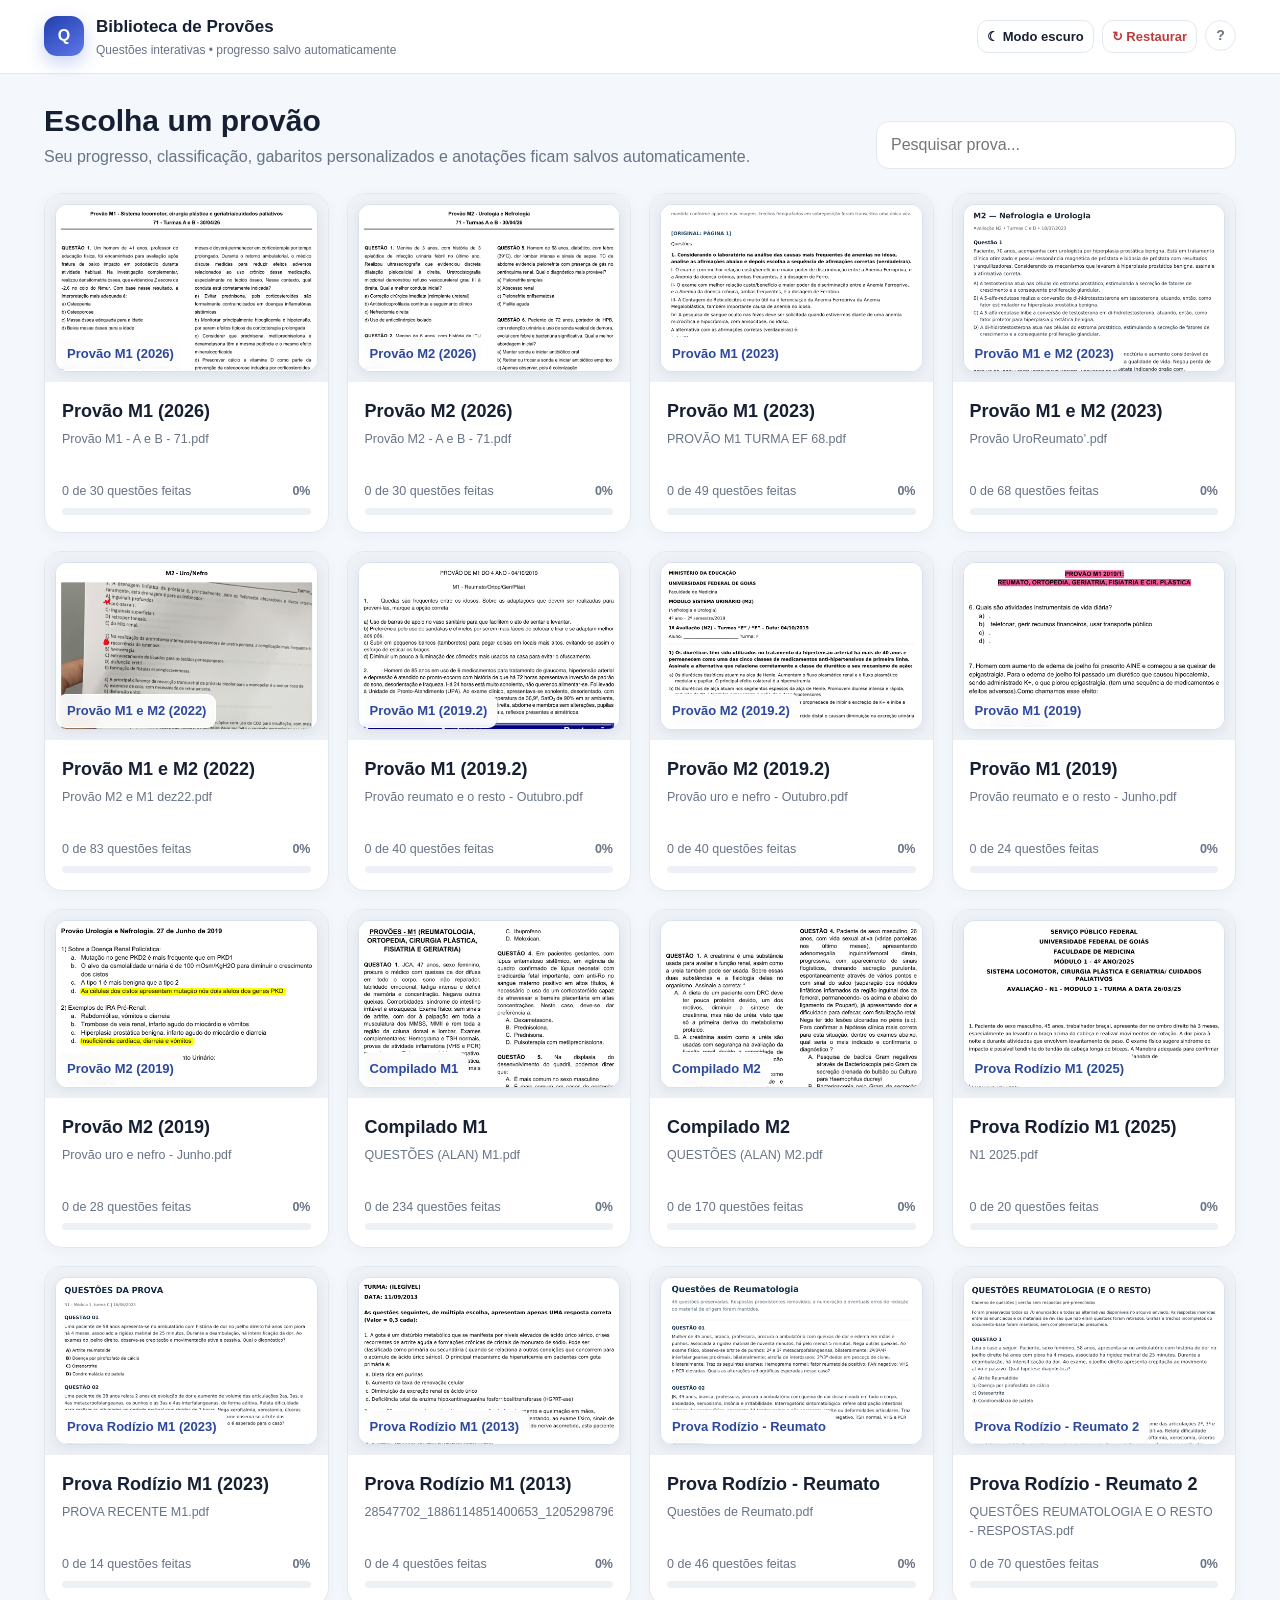
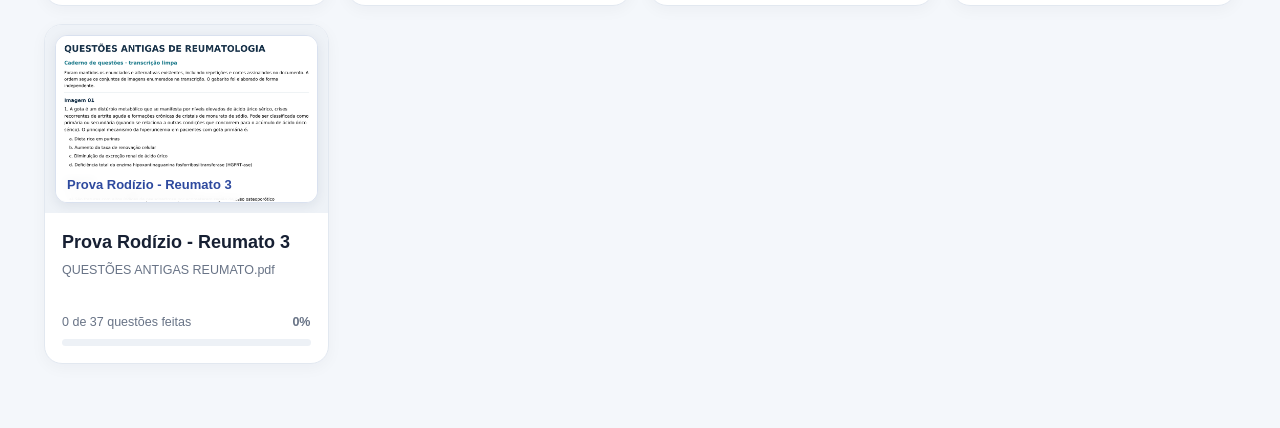
==== commit 68fabbc3: "Unir comentário extra do gabarito ao cartão de resultado sem alterar questões ou dados" ====
--- a/app.html
+++ b/app.html
@@ -106,7 +106,20 @@
 .structured-correction{border:1px solid var(--line);border-radius:12px;background:var(--surface2);padding:13px 15px;font-size:15px;line-height:1.65}
 :root[data-theme="dark"] .alternative-comment{background:var(--surface2)}
 @media(max-width:560px){.alternative-comment{font-size:14px;padding:10px 12px}}
-.question-review-note{margin:16px 0;padding:13px 16px;background:var(--surface2);border-left:3px solid #d19b3c;border-radius:8px;line-height:1.6;font-size:14px}.question-review-note strong{display:block;margin-bottom:5px}.question-review-note .source-refs{display:block;font-size:11px;opacity:.72;margin-top:6px}</style>
+.question-review-note{margin:16px 0;padding:13px 16px;background:var(--surface2);border-left:3px solid #d19b3c;border-radius:8px;line-height:1.6;font-size:14px}.question-review-note strong{display:block;margin-bottom:5px}.question-review-note .source-refs{display:block;font-size:11px;opacity:.72;margin-top:6px}
+
+/* Comentário adicional integrado ao resultado: um cartão e uma animação. */
+:root:not(.question-explanations-hidden) .result:has(> .question-review-note){padding:0;overflow:hidden}
+.result > .question-review-note{margin:0;padding:14px 15px 13px;border:0;border-bottom:1px solid var(--line);border-radius:0;background:rgba(188,143,64,.055);font-size:14px;line-height:1.55}
+.result > .question-review-note strong{display:block;margin:0 0 7px;color:var(--warn);font-size:13.5px;font-weight:750}
+.result > .question-review-note .source-refs{margin-top:8px}
+:root:not(.question-explanations-hidden) .result > .question-review-note + .result-title{padding:14px 15px 0}
+:root:not(.question-explanations-hidden) .result > .question-review-note + .result-title:last-child{padding-bottom:14px}
+:root:not(.question-explanations-hidden) .result > .question-review-note ~ .answer-ref{margin-top:5px;padding:0 15px 14px}
+:root[data-theme="dark"] .result > .question-review-note{background:rgba(210,163,82,.055)}
+:root[data-theme="dark"] .result > .question-review-note strong{color:#efbe65}
+@media(max-width:560px){.result > .question-review-note{padding:12px 13px}.result > .question-review-note + .result-title{padding:12px 13px 0}.result > .question-review-note ~ .answer-ref{padding:0 13px 12px}}
+</style>
   <link rel="stylesheet" href="comments.css?v=20261020-oitu-v3" />
   <link rel="stylesheet" href="motion.css?v=20261021-v1" />
 </head>
@@ -496,18 +509,23 @@
     const s=qState(q);const confirmed=!!s.confirmed;const attemptConfirmed=confirmed&&!retryMode;const revealed=attemptConfirmed;const currentKey=effectiveKey(q);const source=keySource(q);const userAns=retryMode?selectedAnswer:(confirmed?s.userAnswer:selectedAnswer);const type=questionType(q);const correct=revealed&&answerReady(q,userAns)?(type==='multiple_choice'||type==='true_false_single'?isCorrect(q,userAns):structuredResult(q,userAns)):null;
     const imgs=(q.images||[]).map(src=>`<img class="qimage" src="${escapeHTML(src)}" alt="Imagem da questão ${escapeHTML(q.numberLabel||q.number)}">`).join('');
     const opts=renderAnswerInputs(q,userAns,attemptConfirmed,revealed,currentKey);
-    const reviewNote=attemptConfirmed&&revealed&&q.reviewNote?`<div class="question-review-note"><strong>⚠ Ressalva do gabarito comentado</strong>${escapeHTML(q.reviewNote)}${q.references?`<span class="source-refs">Referências no PDF: ${escapeHTML(q.references)}</span>`:''}</div>`:'';
+    const reviewNote=attemptConfirmed&&revealed&&q.reviewNote?`<div class="question-review-note"><strong>ℹ Comentário extra do gabarito</strong>${escapeHTML(q.reviewNote)}${q.references?`<span class="source-refs">Referências no PDF: ${escapeHTML(q.references)}</span>`:''}</div>`:'';
     let result='';
     if(revealed){
       if(type==='discursive')result=`<div class="result"><div class="result-title">Resposta discursiva registrada.</div><div class="answer-ref">Confira a resposta de referência, quando disponível, e faça sua autoavaliação. Não há correção automática.</div></div>`;
       else if(type==='true_false'||type==='matching')result=`<div class="result ${correct===true?'good':correct===false?'bad':''}"><div class="result-title">${correct===true?'Todas as respostas estão corretas.':correct===false?'Há respostas diferentes do gabarito.':'Resposta confirmada. Gabarito parcialmente indisponível.'}</div></div>`;
-      else if(!currentKey){result=`<div class="result"><div class="result-title">${q.answerIssue==='sem_resposta'?'Questão sem alternativa tecnicamente correta.':'Esta questão não contém gabarito previamente definido.'}</div><div class="answer-ref">${q.answerIssue==='sem_resposta'?'O gabarito comentado do PDF classifica esta questão como SEM RESPOSTA. Confira a explicação de cada alternativa e a ressalva acima.':'Você ainda pode definir um gabarito manualmente em “Mudar o gabarito”.'}</div></div>`;}
+      else if(!currentKey){result=`<div class="result"><div class="result-title">${q.answerIssue==='sem_resposta'?'Questão sem alternativa tecnicamente correta.':'Esta questão não contém gabarito previamente definido.'}</div><div class="answer-ref">${q.answerIssue==='sem_resposta'?'O gabarito comentado do PDF classifica esta questão como SEM RESPOSTA. Confira a explicação de cada alternativa e o comentário extra acima.':'Você ainda pode definir um gabarito manualmente em “Mudar o gabarito”.'}</div></div>`;}
       else if(!userAns){result=`<div class="result"><div class="result-title">Gabarito: ${escapeHTML(currentKey)}${q.answerIssue==='multiplas_alternativas'?' (mais de uma alternativa aceita)':''}</div><div class="answer-ref">Fonte do gabarito: <strong>${escapeHTML(source||'não informada')}</strong></div></div>`;}
       else{result=`<div class="result ${correct?'good':'bad'}"><div class="result-title">${correct?'Resposta compatível com o gabarito.':'Resposta diferente do gabarito.'} Gabarito: ${escapeHTML(currentKey)}${q.answerIssue==='multiplas_alternativas'?' (mais de uma alternativa aceita)':''}</div><div class="answer-ref">Fonte do gabarito: <strong>${escapeHTML(source||'não informada')}</strong>${s.overrideAnswer&&q.answer?` · Referência original (${escapeHTML(q.answerSource||'PDF')}): <strong>${escapeHTML(q.answer)}</strong>`:''}</div></div>`;}
     }
+    // Inclui o comentário adicional dentro do mesmo cartão do resultado,
+    // sem duplicar animações, espaçamento ou contornos separados.
+    if(reviewNote&&result){
+      result=result.replace(/^<div class="result[^"]*">/,opening=>opening+reviewNote);
+    }
     const status=attemptConfirmed?`<div class="status-wrap"><h4>Como você classifica esta questão? <span style="font-weight:400">(clique novamente na categoria marcada para removê-la)</span></h4><div class="status-buttons">${Object.entries(STATUS).map(([k,v])=>`<button class="status-btn ${s.status===k?'active':''}" onclick="setStatus('${k}')" title="${s.status===k?'Clique novamente para deixar a questão sem categoria':'Classificar como '+escapeHTML(v)}">${escapeHTML(v)}</button>`).join('')}</div></div>`:'';
     const post=attemptConfirmed?`<div class="post-actions">${!revealed?'<button class="btn small" onclick="showAnswer()">👁 Mostrar resposta</button>':''}<button class="btn small" onclick="startRetry()">↻ Responder novamente</button>${type==='multiple_choice'||type==='true_false_single'?'<button class="btn small" onclick="showKeyModal()">✎ Mudar o gabarito</button>':''}<button class="btn small" onclick="toggleNotes()">📝 Ver anotações</button></div><div class="notes hidden" id="notesBox"><div class="notes-toolbar"><button onclick="noteCmd('bold')"><b>N</b></button><button onclick="noteCmd('italic')"><i>I</i></button><button onclick="noteCmd('underline')"><u>S</u></button><select onchange="setNoteSize(this.value)" title="Tamanho da fonte"><option value="2">Pequena</option><option value="3" selected>Normal</option><option value="4">Grande</option><option value="5">Muito grande</option></select>${[['#000000','Preto'],['#1f57c7','Azul'],['#c52f2f','Vermelho'],['#ffffff','Branco'],['#18794e','Verde'],['#d39b00','Amarelo']].map(([c,n])=>`<button class="color-btn" style="background:${c}" title="${n}" onclick="noteCmd('foreColor','${c}')"></button>`).join('')}<button onclick="chooseNoteImage()">＋ Imagem</button><button onclick="saveNoteNow()">Salvar</button></div><div id="noteEditor" class="editor" contenteditable="true" oninput="scheduleNoteSave()"></div><div id="noteSaveState" class="save-state"></div></div>`:'';
-    return `<article class="question-card" data-question-id="${escapeHTML(q.id)}"><div class="qmeta"><span class="pill">Questão ${escapeHTML(q.numberLabel||q.number)}</span>${q.section?`<span class="pill">${escapeHTML(q.section)}</span>`:''}<span class="pill">Página ${q.page||'—'} do PDF</span>${q.answerSource?`<span class="pill source">Gabarito-base: ${escapeHTML(q.answerSource)}</span>`:'<span class="pill">Sem gabarito-base</span>'}${retryMode?'<span class="pill">↻ Respondendo novamente</span>':''}</div><h3 class="qtitle">Questão ${escapeHTML(q.numberLabel||q.number)}</h3><div class="prompt">${escapeHTML(q.prompt)}</div>${imgs}<div class="options">${opts}</div>${reviewNote}${result}${status}${post}${attemptConfirmed?`<section id="oituComments" class="oitu-comments" data-question-id="${escapeHTML(q.id)}"></section>`:''}<div class="answer-actions"><div class="nav-actions"><button class="btn" onclick="nav(-1)" ${idx===0?'disabled':''}>← Anterior</button><button class="btn" onclick="nav(1)" ${idx===total-1?'disabled':''}>Próxima →</button></div>${(!confirmed||retryMode)?`<button class="btn primary" onclick="confirmQuestion()" ${!answerReady(q,selectedAnswer)?'disabled':''}>${retryMode?'Confirmar nova resposta':'Confirmar resposta'}</button>`:`<span class="muted">${revealed?'Resposta exibida':'Resposta confirmada · gabarito oculto'}</span>`}</div></article>`;
+    return `<article class="question-card" data-question-id="${escapeHTML(q.id)}"><div class="qmeta"><span class="pill">Questão ${escapeHTML(q.numberLabel||q.number)}</span>${q.section?`<span class="pill">${escapeHTML(q.section)}</span>`:''}<span class="pill">Página ${q.page||'—'} do PDF</span>${q.answerSource?`<span class="pill source">Gabarito-base: ${escapeHTML(q.answerSource)}</span>`:'<span class="pill">Sem gabarito-base</span>'}${retryMode?'<span class="pill">↻ Respondendo novamente</span>':''}</div><h3 class="qtitle">Questão ${escapeHTML(q.numberLabel||q.number)}</h3><div class="prompt">${escapeHTML(q.prompt)}</div>${imgs}<div class="options">${opts}</div>${result}${status}${post}${attemptConfirmed?`<section id="oituComments" class="oitu-comments" data-question-id="${escapeHTML(q.id)}"></section>`:''}<div class="answer-actions"><div class="nav-actions"><button class="btn" onclick="nav(-1)" ${idx===0?'disabled':''}>← Anterior</button><button class="btn" onclick="nav(1)" ${idx===total-1?'disabled':''}>Próxima →</button></div>${(!confirmed||retryMode)?`<button class="btn primary" onclick="confirmQuestion()" ${!answerReady(q,selectedAnswer)?'disabled':''}>${retryMode?'Confirmar nova resposta':'Confirmar resposta'}</button>`:`<span class="muted">${revealed?'Resposta exibida':'Resposta confirmada · gabarito oculto'}</span>`}</div></article>`;
   }
 
   function renderExam(resetSelection=true){
--- a/motion.css
+++ b/motion.css
@@ -28,6 +28,28 @@
 .tutorial-help-button:hover { transform: translateY(-1px); }
 .status-btn.active { box-shadow: 0 2px 9px rgba(49,86,211,.09); }
 
+/* Acesso discreto ao tutorial, ao lado de Restaurar. */
+button.tutorial-help-button {
+  min-width: 31px !important;
+  width: 31px;
+  height: 31px;
+  padding: 0 !important;
+  display: inline-flex;
+  align-items: center;
+  justify-content: center;
+  flex: 0 0 auto;
+  font-size: 14px !important;
+  font-weight: 600 !important;
+  line-height: 1;
+  color: var(--muted) !important;
+  border-color: var(--line) !important;
+  background: var(--surface) !important;
+}
+button.tutorial-help-button:hover {
+  color: var(--accent) !important;
+  border-color: var(--accent) !important;
+}
+
 /* Capas e cartões: profundidade leve, sem imagens deslizantes exageradas. */
 .exam-card { transition: transform var(--motion-base) var(--motion-ease),
   box-shadow var(--motion-base) ease, border-color var(--motion-base) ease; }
@@ -42,13 +64,12 @@
               border-color 220ms ease, box-shadow 220ms ease;
 }
 
-/* Entrada em página / troca de questão, disparadas só quando necessário. */
+/* Entrada na biblioteca e na prova, sem animação ao trocar de questão. */
 .motion-enter-hero { animation: motion-up var(--motion-slow) var(--motion-ease) both; }
 .motion-enter-card { animation: motion-up 360ms var(--motion-ease) both;
   animation-delay: var(--motion-delay, 0ms); }
 .motion-enter-shell .exam-head { animation: motion-up 280ms var(--motion-ease) both; }
 .motion-enter-shell .side { animation: motion-up 340ms var(--motion-ease) both; animation-delay:45ms; }
-.motion-enter-question { animation: motion-up 270ms var(--motion-ease) both; }
 .motion-picked { animation: motion-pick 240ms var(--motion-ease) both; }
 
 /* Confirmação: resultado e comentários surgem em sequência rápida. */
@@ -107,3 +128,115 @@
     animation-delay: 0ms !important; transition-duration: .01ms !important;
     scroll-behavior: auto !important; }
 }
+
+
+/* Gabarito comentado: alternativa e explicação são um único cartão.
+   O botão × continua em sua coluna, sem alargar o painel de comentário. */
+:root:not(.question-explanations-hidden) .option-block:has(> .alternative-comment) {
+  --review-border: var(--line);
+  --review-panel: var(--surface2);
+  --review-divider: rgba(83, 105, 137, .15);
+  gap: 0;
+  min-width: 0;
+}
+:root:not(.question-explanations-hidden) .option-block:has(> .study-option-row):has(> .alternative-comment) {
+  grid-template-columns: minmax(0, 1fr) 25px;
+  column-gap: 24px;
+}
+:root:not(.question-explanations-hidden) .option-block:has(> .alternative-comment) > .study-option-row {
+  grid-column: 1 / -1;
+  min-width: 0;
+}
+:root:not(.question-explanations-hidden) .option-block:has(> .alternative-comment) > .option,
+:root:not(.question-explanations-hidden) .option-block:has(> .alternative-comment) > .study-option-row > .option {
+  border-color: var(--review-border);
+  border-bottom: 0;
+  border-radius: 13px 13px 0 0;
+  min-width: 0;
+}
+:root:not(.question-explanations-hidden) .option-block:has(> .alternative-comment) > .alternative-comment {
+  grid-column: 1;
+  min-width: 0;
+  margin: 0;
+  border: 1.5px solid var(--review-border);
+  border-top: 0;
+  border-radius: 0 0 13px 13px;
+  background: var(--review-panel);
+  box-shadow: inset 0 1px 0 var(--review-divider);
+  padding: 13px 16px 15px;
+  color: var(--text);
+  font-size: 15px;
+  line-height: 1.6;
+}
+:root:not(.question-explanations-hidden) .option-block:has(> .alternative-comment) > .alternative-comment p {
+  margin: 9px 0 0;
+  line-height: 1.6;
+}
+:root:not(.question-explanations-hidden) .option-block:has(> .alternative-comment) > .alternative-comment .alternative-verdict {
+  display: inline-flex;
+  align-items: center;
+  width: fit-content;
+  padding: 5px 10px;
+  border-radius: 999px;
+  font-size: 12px;
+  font-weight: 750;
+  line-height: 1.3;
+}
+:root:not(.question-explanations-hidden) .option-block:has(> .alternative-comment):has(.option.correct) {
+  --review-border: #5dbd92;
+  --review-panel: #f4fbf7;
+  --review-divider: rgba(23, 131, 90, .2);
+}
+:root:not(.question-explanations-hidden) .option-block:has(> .alternative-comment):has(.option.wrong) {
+  --review-border: #e48585;
+  --review-panel: #fff8f8;
+  --review-divider: rgba(191, 59, 59, .2);
+}
+:root[data-theme="dark"]:not(.question-explanations-hidden) .option-block:has(> .alternative-comment):has(.option.correct) {
+  --review-border: #3e8f70;
+  --review-panel: #1b302b;
+  --review-divider: rgba(88, 201, 154, .23);
+}
+:root[data-theme="dark"]:not(.question-explanations-hidden) .option-block:has(> .alternative-comment):has(.option.wrong) {
+  --review-border: #9c4d52;
+  --review-panel: #32272d;
+  --review-divider: rgba(255, 133, 133, .23);
+}
+:root[data-theme="dark"]:not(.question-explanations-hidden) .option-block:has(> .alternative-comment) {
+  /* Estados neutros também têm um divisor discreto no modo escuro. */
+  --review-divider: rgba(164, 181, 205, .17);
+}
+:root[data-theme="dark"]:not(.question-explanations-hidden) .option-block:has(> .alternative-comment):has(.option.correct) {
+  --review-divider: rgba(88, 201, 154, .23);
+}
+:root[data-theme="dark"]:not(.question-explanations-hidden) .option-block:has(> .alternative-comment):has(.option.wrong) {
+  --review-divider: rgba(255, 133, 133, .23);
+}
+/* Quando as explicações estão ocultas, a alternativa volta a ser arredondada. */
+:root.question-explanations-hidden .option-block > .option,
+:root.question-explanations-hidden .option-block > .study-option-row > .option {
+  border-radius: 13px;
+}
+@media (max-width: 850px) {
+  :root:not(.question-explanations-hidden) .option-block:has(> .study-option-row):has(> .alternative-comment) {
+    column-gap: 18px;
+  }
+}
+@media (max-width: 560px) {
+  :root:not(.question-explanations-hidden) .option-block:has(> .alternative-comment) > .alternative-comment {
+    padding: 11px 13px 13px;
+    font-size: 14px;
+  }
+}
+/* Revelar o cartão inteiro preserva a união visual durante a animação. */
+.option-block.motion-reveal-option {
+  animation: motion-soft 230ms ease both;
+  animation-delay: var(--motion-delay, 0ms);
+}
+
+/* A visita guiada funciona sem transições ou efeitos visuais no conteúdo. */
+html.study-tour-active *, html.study-tour-active *::before, html.study-tour-active *::after {
+  animation: none !important;
+  transition: none !important;
+  scroll-behavior: auto !important;
+}
